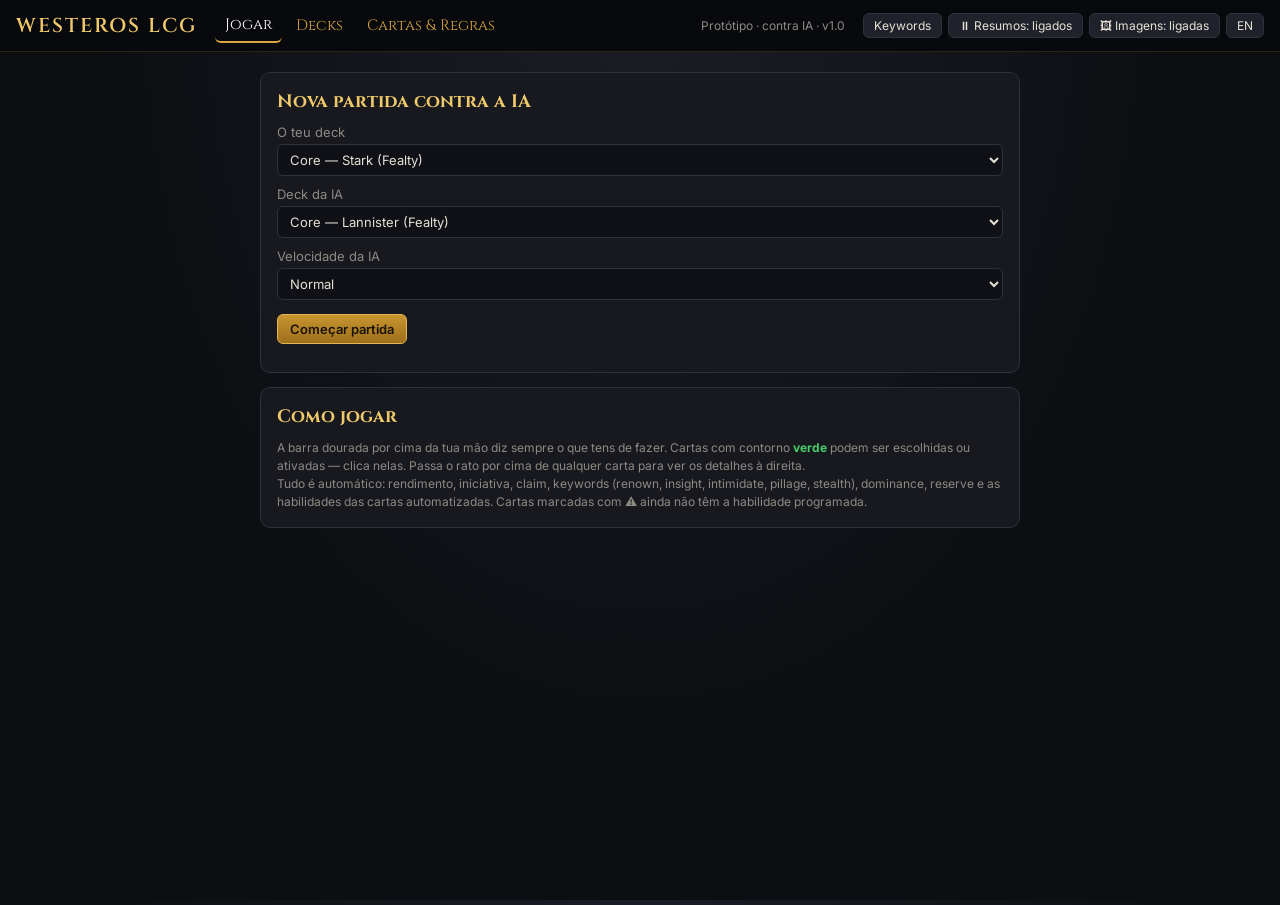
==== index.html @ 848dd4de "v1.0: interface para telemóvel (painéis compactos, filas com scroll, folha de detalhes por toque, lo" ====
<!DOCTYPE html>
<html lang="pt">
<head>
<meta charset="utf-8">
<meta name="viewport" content="width=device-width, initial-scale=1, maximum-scale=1">
<meta name="theme-color" content="#08090c">
<meta name="mobile-web-app-capable" content="yes">
<meta name="apple-mobile-web-app-capable" content="yes">
<title>Westeros LCG — Simulador AGoT 2.0</title>
<link rel="preconnect" href="https://fonts.googleapis.com">
<link href="https://fonts.googleapis.com/css2?family=Cinzel:wght@500;600;700&family=Inter:wght@400;600;700;800&display=swap" rel="stylesheet">
<style>:root{--bg:#0d0e12;--panel:#17191f;--panel2:#1f222a;--line:#2e323c;--gold:#d9a642;--gold2:#f0c96a;--txt:#e6e1d6;--dim:#8d8a83;--red:#c0392b;--green:#3f9d5a;--blue:#3c6fb0;
--f-stark:#c9ccd1;--f-lannister:#a8231d;--f-baratheon:#d8b21f;--f-greyjoy:#1f4f6b;--f-martell:#d97a1e;--f-thenightswatch:#3a3a3a;--f-targaryen:#6e1414;--f-tyrell:#2f6b2a;--f-neutral:#8a7a5c}
*{box-sizing:border-box}
html,body{margin:0;height:100%;background:radial-gradient(ellipse at top,#1b1d26 0%,var(--bg) 60%);color:var(--txt);font-family:'Inter',system-ui,sans-serif;font-size:13px}
button{font:inherit;cursor:pointer;border:1px solid var(--line);background:var(--panel2);color:var(--txt);padding:6px 12px;border-radius:6px}
button:hover:not(:disabled){border-color:var(--gold);color:var(--gold2)}
button:disabled{opacity:.4;cursor:default}
button.pri{background:linear-gradient(#c8952f,#9c6f1c);color:#1a1205;border-color:#e0b552;font-weight:600}
button.pri:hover:not(:disabled){color:#000;filter:brightness(1.1)}
button.warn{border-color:#7a2a24}
input,select,textarea{font:inherit;background:#0f1116;color:var(--txt);border:1px solid var(--line);border-radius:6px;padding:6px 8px}
header{display:flex;align-items:center;gap:18px;padding:8px 16px;background:#08090c;border-bottom:1px solid #2a2418}
header h1{font-family:'Cinzel',serif;font-size:20px;margin:0;letter-spacing:2px;color:var(--gold2);font-weight:600}
header nav{display:flex;gap:4px}
header nav button{background:none;border:none;color:var(--gold);font-family:'Cinzel',serif;font-size:15px;padding:6px 10px}
header nav button.on{color:#fff;border-bottom:2px solid var(--gold)}
.screen{display:none;height:calc(100vh - 47px);height:calc(100dvh - 47px)}
.screen.on{display:flex}
/* ---------- cartas ---------- */
.card{position:relative;width:90px;height:132px;border-radius:7px;background:#e9dfc6;color:#1d1a14;border:2px solid #222;box-shadow:0 2px 6px #0009;overflow:hidden;user-select:none;flex:none;transition:transform .15s}
.card .hd{height:27px;background:var(--fc);color:#fff;font-size:9px;line-height:1.1;font-weight:700;padding:2px 3px 0 22px;overflow:hidden;display:-webkit-box;-webkit-line-clamp:2;-webkit-box-orient:vertical;text-shadow:0 1px 1px #000}
.card.fac-stark .hd{color:#111;text-shadow:none}
.card .cost{position:absolute;left:2px;top:2px;width:18px;height:18px;border-radius:50%;background:radial-gradient(#ffd877,#b8861e);color:#2a1c00;font-weight:800;font-size:11px;display:flex;align-items:center;justify-content:center;border:1px solid #5a3d00}
.card .body{padding:3px 4px;font-size:9px;line-height:1.15}
.card .ty{font-size:8px;text-transform:uppercase;letter-spacing:.5px;color:#6b5f48}
.card .tr{font-style:italic;font-size:8.5px;color:#4a4232;margin-top:1px}
.card .icons{position:absolute;left:3px;top:52px;display:flex;flex-direction:column;gap:2px}
.ic{display:inline-flex;width:15px;height:15px;border-radius:3px;align-items:center;justify-content:center;font-size:9px;font-weight:800;color:#fff}
.ic.M{background:#b3261e}.ic.I{background:#2b8a3e}.ic.P{background:#c99a17}
.card .str{position:absolute;left:2px;bottom:2px;width:22px;height:22px;border-radius:4px;background:#3b3b3b;color:#fff;font-weight:800;font-size:13px;display:flex;align-items:center;justify-content:center;border:1px solid #000}
.card .str.up{background:#2f7d43}.card .str.down{background:#8a2a20}
.card .kw{position:absolute;left:26px;right:3px;bottom:3px;font-size:8px;font-weight:700;color:#3a2f1d;line-height:1.1}
.card .mid{position:absolute;left:4px;right:3px;top:50px;font-size:8.5px;color:#3b3427;line-height:1.15}
.card .warn{position:absolute;right:2px;top:29px;font-size:10px}
.card .badges{position:absolute;right:2px;bottom:2px;display:flex;flex-direction:column;gap:2px;align-items:flex-end}
.tok{border-radius:10px;padding:0 5px;font-size:10px;font-weight:800;color:#fff;border:1px solid #000;line-height:15px}
.tok.pow{background:#7b3fb0}.tok.dup{background:#555}.tok.gold{background:#b8861e}
.card.back{background:repeating-linear-gradient(45deg,#3a2414,#3a2414 6px,#2c1a0e 6px,#2c1a0e 12px);border-color:#6d4a22}
.card.plotc{width:126px;height:88px}
.card.plotc .pst{position:absolute;bottom:3px;left:4px;right:4px;display:flex;justify-content:space-between;font-size:9px;font-weight:700}
.slot{position:relative;width:94px;height:138px;display:flex;align-items:flex-start;justify-content:center;flex:none}
.slot.kneel{width:138px}
.slot.kneel>.card{transform:rotate(90deg) translate(22px,0)}
.slot .atts{position:absolute;left:0;right:0;bottom:-6px;display:flex;flex-direction:column;gap:1px;z-index:2}
.slot.kneel .atts{left:18px;right:18px}
.attc{background:#cfc2a0;color:#1d1a14;border:1px solid #333;border-radius:3px;font-size:9px;padding:1px 3px;white-space:nowrap;overflow:hidden;text-overflow:ellipsis;cursor:pointer}
.attc.kn{opacity:.6;font-style:italic}
.cand{outline:3px solid #46d06a;outline-offset:1px;cursor:pointer;box-shadow:0 0 12px #46d06a}
.sel{outline:3px solid #f0c96a!important;box-shadow:0 0 14px #f0c96a!important}
.act{outline:2px dashed #46d06a;outline-offset:1px;cursor:pointer}
.card.atk::after,.card.def::after{position:absolute;top:44px;right:2px;font-size:9px;font-weight:800;padding:1px 4px;border-radius:3px;color:#fff}
.card.atk::after{content:'ATQ';background:#b3261e}.card.def::after{content:'DEF';background:#2f5d9c}
.card.blank{filter:grayscale(.7)}
/* ---------- tabuleiro ---------- */
#game{gap:0}
#gside{width:230px;display:flex;flex-direction:column;gap:8px;padding:8px;border-right:1px solid var(--line);background:#0b0c10cc;overflow:auto}
.pp{background:var(--panel);border:1px solid var(--line);border-radius:8px;padding:8px}
.pp.me{border-color:#5a4a26}
.pp .nm{font-family:'Cinzel',serif;font-size:15px;color:var(--gold2);display:flex;justify-content:space-between;align-items:center}
.stats{display:flex;gap:6px;margin:6px 0;flex-wrap:wrap}
.stat{background:#0f1116;border:1px solid var(--line);border-radius:14px;padding:2px 8px;font-weight:700}
.stat.p{color:#c99cf0}.stat.g{color:#f0c96a}
.piles{display:flex;gap:4px;flex-wrap:wrap}
.piles button{padding:2px 6px;font-size:11px}
.fbadge{font-size:11px;padding:2px 6px;border-radius:4px;color:#fff;background:var(--fc);text-shadow:0 1px 2px #000}
.fbadge.kn{opacity:.5;text-decoration:line-through}
.phasebox{background:#2b1d4a;border:1px solid #5a3f93;border-radius:8px;padding:8px;text-align:center}
.phasebox b{display:block;font-family:'Cinzel',serif;font-size:15px;letter-spacing:1px}
.mini-plot{margin-top:6px}
#gcenter{flex:1;display:flex;flex-direction:column;min-width:0}
#board{flex:1;overflow:auto;padding:6px 10px;display:flex;flex-direction:column;gap:4px}
.row{display:flex;gap:6px;min-height:142px;align-items:flex-start;flex-wrap:wrap;padding:2px;border-radius:8px}
.row.locs{min-height:142px;background:#ffffff05}
.row .lbl{writing-mode:vertical-rl;transform:rotate(180deg);font-size:10px;color:var(--dim);letter-spacing:1px;text-transform:uppercase}
.divider{display:flex;align-items:center;gap:10px;min-height:34px;margin:2px 0}
.divider .ln{flex:1;height:1px;background:linear-gradient(90deg,transparent,#5a4a26,transparent)}
.chb{background:#2a1414;border:1px solid #7a2a24;border-radius:20px;padding:5px 14px;font-weight:700}
.chb .a{color:#ff8b7e}.chb .d{color:#8fb4ff}
#prompt{background:#141720;border-top:1px solid #3b3220;border-bottom:1px solid #3b3220;padding:8px 12px;display:flex;align-items:center;gap:8px;flex-wrap:wrap;min-height:48px}
#prompt .txt{flex:1;min-width:200px;font-weight:600;color:var(--gold2)}
#prompt .txt.wait{color:var(--dim);font-weight:400}
#hand{display:flex;gap:6px;padding:8px 10px;overflow-x:auto;min-height:150px;background:#0a0b0e}
#oppHand{display:flex;gap:3px;padding:2px 0}
#oppHand .card{width:28px;height:40px;border-width:1px}
#gright{width:290px;display:flex;flex-direction:column;border-left:1px solid var(--line);background:#0b0c10cc}
#preview{height:330px;padding:10px;border-bottom:1px solid var(--line);overflow:auto}
.pvbox .pv-name{font-family:'Cinzel',serif;font-size:16px;color:var(--gold2)}
.pvbox .pv-meta{color:var(--dim);margin:4px 0}
.pvbox .pv-row{display:flex;gap:8px;align-items:center;margin:6px 0;flex-wrap:wrap}
.pvbox .pv-txt{background:#0f1116;border:1px solid var(--line);border-radius:6px;padding:8px;line-height:1.45;margin-top:6px}
.pvbox .pv-warn{color:#f0a35a}
#log{flex:1;overflow:auto;padding:8px 10px;font-size:12px;line-height:1.45}
#log div{border-bottom:1px solid #ffffff08;padding:1px 0}
#log .phase{color:var(--gold2);font-family:'Cinzel',serif;margin-top:6px}
#log .ch{color:#ffb4a8}#log .chw{color:#ffd36a;font-weight:600}#log .kill{color:#ff7a6a}#log .pow{color:#c99cf0}#log .gold{color:#e8c46a}#log .dim{color:var(--dim)}#log .win{color:#7dff9a;font-weight:700;font-size:14px}#log .ev{color:#9fd3ff}
.menu{position:fixed;z-index:50;background:#1b1e26;border:1px solid var(--gold);border-radius:8px;padding:4px;display:flex;flex-direction:column;gap:3px;box-shadow:0 6px 20px #000}
.menu button{text-align:left}
.modal{position:fixed;inset:0;background:#000b;display:flex;align-items:center;justify-content:center;z-index:40}
.modal .box{background:var(--panel);border:1px solid #5a4a26;border-radius:10px;max-width:min(980px,94vw);max-height:88vh;overflow:auto;padding:14px 16px}
.modal h3{margin:0 0 10px;font-family:'Cinzel',serif;color:var(--gold2)}
.cgrid{display:flex;flex-wrap:wrap;gap:8px;margin:8px 0}
.overlay-win{font-family:'Cinzel',serif;font-size:26px;color:var(--gold2);text-align:center;margin:6px 0 12px}
/* ---------- ecrãs de menu ---------- */
.wrap{flex:1;overflow:auto;padding:20px}
.panel{background:var(--panel);border:1px solid var(--line);border-radius:10px;padding:16px;margin-bottom:14px}
.panel h2{margin:0 0 10px;font-family:'Cinzel',serif;color:var(--gold2);font-size:18px}
.lobby{max-width:760px;margin:0 auto}
.lobby label{display:block;color:var(--dim);margin:10px 0 4px}
.lobby select{width:100%}
.note{color:var(--dim);font-size:12px;line-height:1.5}
/* ---------- deckbuilder ---------- */
#decks{gap:0}
#dlist{width:220px;border-right:1px solid var(--line);padding:10px;overflow:auto;display:flex;flex-direction:column;gap:4px}
#dlist .di{padding:7px 8px;border-radius:6px;cursor:pointer;border:1px solid transparent}
#dlist .di:hover{background:var(--panel2)}
#dlist .di.on{border-color:var(--gold);background:#2a2316}
#dlist .di small{display:block;color:var(--dim)}
#pool{flex:1;display:flex;flex-direction:column;min-width:0;padding:10px}
.filters{display:flex;gap:6px;flex-wrap:wrap;align-items:center;margin-bottom:8px}
.filters button.on{border-color:var(--gold);color:var(--gold2);background:#2a2316}
.tbl{flex:1;overflow:auto;border:1px solid var(--line);border-radius:8px}
table{width:100%;border-collapse:collapse}
th{position:sticky;top:0;background:#1d2029;text-align:left;font-weight:600;color:var(--dim);padding:6px;font-size:12px;z-index:1}
td{padding:4px 6px;border-top:1px solid #ffffff0a}
tr:hover td{background:#ffffff06}
.qty{display:inline-flex;border:1px solid var(--line);border-radius:6px;overflow:hidden}
.qty button{border:none;border-radius:0;padding:2px 8px;background:#0f1116}
.qty button.on{background:var(--blue);color:#fff}
#dside{width:330px;border-left:1px solid var(--line);padding:10px;overflow:auto}
#dside .grp{margin-top:8px}
#dside .grp h4{margin:6px 0 2px;color:var(--gold);font-size:12px;text-transform:uppercase;letter-spacing:1px}
#dside .ln{display:flex;justify-content:space-between;padding:1px 0;cursor:default}
.valid{padding:6px 8px;border-radius:6px;margin:8px 0;font-weight:600}
.valid.ok{background:#1d3b25;color:#8fe0a5}.valid.bad{background:#3b1d1d;color:#ff9c90}
.fdot{display:inline-block;width:10px;height:10px;border-radius:50%;background:var(--fc);vertical-align:middle;margin-right:4px;border:1px solid #000}
.help{max-width:900px;margin:0 auto;line-height:1.55}
.help code{background:#0f1116;padding:1px 4px;border-radius:4px}
.autolist{columns:2;font-size:12px}
@media (max-width:1100px){#gright{width:230px}#preview{height:260px}}

.fbadge.f-stark{color:#111;text-shadow:none}
/* ---------- imagens ---------- */
.card .cimg{position:absolute;inset:0;width:100%;height:100%;object-fit:cover;border-radius:5px;z-index:1;opacity:0}
.card.hasimg .cimg{opacity:1}
.card.plotc .cimg{object-fit:cover}
.card .ov{position:absolute;left:2px;bottom:2px;z-index:3;display:flex;flex-direction:column;gap:2px;align-items:flex-start;pointer-events:none}
.card:not(.hasimg) .ov{display:none}
.ovstr{min-width:22px;height:22px;border-radius:4px;color:#fff;font-weight:800;font-size:13px;display:flex;align-items:center;justify-content:center;border:1px solid #000;box-shadow:0 0 4px #000}
.ovstr.up{background:#2f7d43}.ovstr.down{background:#8a2a20}
.ovic{display:flex;gap:1px}
.card .badges,.card .warn,.card.atk::after,.card.def::after{z-index:3}
.card.blank.hasimg .cimg{filter:grayscale(.8)}
.pvimg{display:none;width:100%;max-width:230px;margin:0 auto 8px;border-radius:10px;box-shadow:0 4px 14px #000}
.pvimg.plot{max-width:270px}
.pvimg.ok{display:block}
#preview{height:auto;max-height:58vh}
.pgrid{display:flex;flex-wrap:wrap;gap:10px;padding:10px}
.pcell{display:flex;flex-direction:column;align-items:center;gap:4px}
.card.big{width:120px;height:170px}
.card.big .hd{font-size:10.5px}
.toast{position:fixed;right:16px;bottom:16px;z-index:60;max-width:420px;background:#2a2316;border:1px solid var(--gold);border-radius:8px;padding:10px 14px;box-shadow:0 6px 20px #000;cursor:pointer;line-height:1.4}
#langBtn,#imgBtn{padding:4px 10px;font-size:12px}

/* ---------- v0.5 ---------- */
.ic{font-size:10px;font-weight:400;line-height:1}
.ic.P{background:#2c5aa0}
.modal.sel-modal{right:290px}
@media (max-width:1100px){.modal.sel-modal{right:230px}}
#gright.nolog #log{display:none}
#gright.nolog #preview{max-height:none;flex:1}
#logToggle{margin:4px 8px;padding:3px 8px;font-size:11px;align-self:flex-start}
#gcenter{position:relative}
.infobox{position:absolute;left:50%;top:40px;transform:translateX(-50%);width:min(560px,92%);max-height:60%;overflow:auto;z-index:30;background:#15171ef2;border:2px solid var(--gold);border-radius:12px;padding:14px 18px;box-shadow:0 10px 40px #000c}
.infobox.good{border-color:#46d06a}.infobox.bad{border-color:#e0574a}
.infobox h3{margin:0 0 8px;font-family:'Cinzel',serif;color:var(--gold2);font-size:17px}
.infobox.good h3{color:#7dff9a}.infobox.bad h3{color:#ff8b7e}
.infobox .ilines{font-size:13px;line-height:1.5;margin-bottom:10px}
.infobox .ilines .kill{color:#ff7a6a}.infobox .ilines .pow{color:#c99cf0}.infobox .ilines .gold{color:#e8c46a}.infobox .ilines .ch{color:#ffb4a8}.infobox .ilines .chw{color:#ffd36a;font-weight:600}.infobox .ilines .ev{color:#9fd3ff}
.stat.up{color:#7dff9a;border-color:#2f7d43}.stat.down{color:#ff8b7e}
#toasts{position:fixed;right:16px;bottom:16px;z-index:60;display:flex;flex-direction:column;gap:6px;align-items:flex-end}
#toasts .toast{position:static}
.toast.good{border-color:#46d06a}.toast.bad{border-color:#e0574a}
.kwlist{max-width:640px;columns:1}
.kwlist b{color:var(--gold2)}.kwlist p{margin:2px 0 10px;line-height:1.45}
#pauseBtn,#kwBtn{padding:4px 10px;font-size:12px}

/* ---------- telemóvel ---------- */
#menuBtn,#logFab,.ppmore,.mobonly{display:none}
#hdrBtns{display:flex;gap:6px}
#sheet{display:none}
@media (max-width:820px){
  body{font-size:12px}
  header{gap:8px;padding:6px 8px;position:relative}
  header h1{font-size:14px;letter-spacing:1px}
  header nav button{font-size:12px;padding:4px 6px}
  #tagline{display:none}
  #menuBtn{display:block;margin-left:auto;padding:4px 10px;font-size:16px}
  #hdrBtns{display:none;position:absolute;right:6px;top:42px;z-index:70;flex-direction:column;background:#15171e;border:1px solid var(--gold);border-radius:10px;padding:8px;box-shadow:0 8px 24px #000}
  body.menuopen #hdrBtns{display:flex}
  #hdrBtns button{padding:10px 14px;font-size:14px;text-align:left}
  .screen{height:calc(100vh - 41px);height:calc(100dvh - 41px)}
  /* jogo */
  #game{flex-direction:column}
  #gside{width:auto;flex-direction:row;flex-wrap:wrap;gap:4px;padding:4px;border-right:none;border-bottom:1px solid var(--line);overflow:visible;flex:none}
  #gside .pp{flex:1 1 40%;padding:5px 6px;min-width:0}
  #gside .pp .nm{font-size:12px}
  #gside .pp .stats{margin:3px 0 0;gap:3px}
  #gside .stat{padding:1px 5px;font-size:11px}
  #gside .pp .piles,#gside .pp .mini-plot,#gside .pp .stat[data-code]{display:none}
  #gside .pp.open .piles,#gside .pp.open .mini-plot{display:flex;margin-top:4px}
  #gside .ppmore{display:block;font-size:10px;color:var(--dim);margin-top:2px;cursor:pointer}
  #gside .phasebox{order:-1;flex:1 1 100%;padding:2px 6px;display:flex;justify-content:center;gap:10px;align-items:center}
  #gside .phasebox b{font-size:12px}
  #btnQuit{display:none}
  .mobonly{display:inline-flex;gap:6px;margin-left:auto}
  .pbtns button{padding:3px 10px;font-size:12px}
  #gcenter{flex:1;min-height:0}
  #board{padding:4px;gap:2px}
  #board .row{flex-wrap:nowrap;overflow-x:auto;min-height:96px;gap:4px;-webkit-overflow-scrolling:touch}
  #board .row.locs{min-height:70px}
  #board .row .lbl{display:none}
  #board .slot,#hand .card,.cgrid .card{zoom:.68}
  .divider{min-height:26px;margin:0}
  .chb{font-size:11px;padding:3px 10px}
  #prompt{padding:6px 8px;gap:6px;min-height:0}
  #prompt .txt{flex:1 1 100%;min-width:0;font-size:12px}
  #prompt button{padding:8px 12px;font-size:13px}
  #hand{min-height:0;padding:6px;gap:4px;-webkit-overflow-scrolling:touch}
  #gright{display:none}
  #game.showlog #gright{display:flex;position:fixed;right:0;top:41px;bottom:0;width:86vw;z-index:45;box-shadow:-10px 0 30px #000;background:#0b0c10}
  #game.showlog #preview{display:none}
  #logToggle{display:none}
  #game.showlog::after{content:'';position:fixed;inset:41px 86vw 0 0;z-index:44;background:#0008}
  .infobox{top:6px;width:96%;max-height:70%;padding:10px 12px}
  .modal .box{max-width:96vw;padding:10px}
  .modal.sel-modal{right:0}
  .cgrid{gap:4px}
  .menu button{padding:10px 12px;font-size:14px}
  #toasts{left:8px;right:8px;top:48px;bottom:auto;align-items:stretch}
  .toast{max-width:none}
  /* folha de detalhes da carta */
  #sheet{display:block;position:fixed;inset:0;z-index:80;background:#000a;opacity:0;pointer-events:none;transition:opacity .15s}
  #sheet.open{opacity:1;pointer-events:auto}
  #sheet .sheetbox{position:absolute;left:0;right:0;bottom:0;max-height:85vh;overflow:auto;background:var(--panel);border-top:2px solid var(--gold);border-radius:14px 14px 0 0;padding:14px 14px 24px}
  #sheet .sheetclose{position:sticky;top:0;float:right;font-size:16px;padding:4px 10px}
  #sheet .pvimg{max-width:62vw}
  /* construtor de decks */
  #decks{flex-direction:column;overflow:auto}
  #dlist{width:auto;flex-direction:row;overflow-x:auto;border-right:none;border-bottom:1px solid var(--line);padding:6px;flex:none}
  #dlist .di{flex:none;max-width:180px;white-space:nowrap;overflow:hidden;text-overflow:ellipsis;border-color:var(--line)}
  #dlist>.note{display:none}
  #dlist>button{flex:none}
  #pool{flex:none;padding:6px;min-height:60vh}
  #pool .tbl{max-height:60vh}
  #pool table th:nth-child(5),#pool table td:nth-child(5),#pool table th:nth-child(2) small,#pool td small.note{display:none}
  #pool table td,#pool table th{padding:4px 3px}
  .qty button{padding:6px 9px}
  #dside{width:auto;border-left:none;border-top:1px solid var(--line)}
  #dside>.pvbox{display:none}
  .pgrid .card.big{zoom:.75}
  /* lobby / ajuda */
  .wrap{padding:10px}
  .panel{padding:12px}
  .autolist{columns:1}
  .help .panel[style*="sticky"]{display:none}
}
@media (max-width:820px) and (orientation:landscape){
  #gside .pp .stats .stat:nth-child(n+4){display:none}
  #board .slot,#hand .card{zoom:.55}
  #board .row{min-height:78px}
}
</style>
</head>
<body>
<header><h1>WESTEROS LCG</h1><nav><button data-t="play"></button><button data-t="decks"></button><button data-t="help"></button></nav><span class="note" id="tagline" style="margin-left:auto"></span><div id="hdrBtns"><button id="kwBtn"></button><button id="pauseBtn"></button><button id="imgBtn"></button><button id="langBtn"></button></div><button id="menuBtn" aria-label="Menu">☰</button></header>
<section id="lobby" class="screen"></section>
<section id="game" class="screen">
  <aside id="gside"></aside>
  <main id="gcenter"><div id="board"></div><div id="prompt"></div><div id="hand"></div><div style="display:none" id="oppHand"></div></main>
  <aside id="gright"><div id="preview" class="pvbox"></div><button id="logToggle"></button><div id="log"></div></aside>
</section>
<section id="decks" class="screen"><aside id="dlist"></aside><main id="pool"></main><aside id="dside"><div class="pvbox panel" style="min-height:120px;padding:10px"></div><div id="dsideIn"></div></aside></section>
<section id="help" class="screen"></section>
<div id="sheet"></div>
<script>const PACKS=[{"c":"Core","n":"Core Set","cg":1,"p":"01"},{"c":"TtB","n":"Taking the Black","cg":2,"p":"02"},{"c":"TRtW","n":"The Road to Winterfell","cg":3,"p":"02"},{"c":"TKP","n":"The King's Peace","cg":4,"p":"02"},{"c":"NMG","n":"No Middle Ground","cg":5,"p":"02"},{"c":"WotN","n":"Wolves of the North","cg":8,"p":"03"},{"c":"CoW","n":"Calm over Westeros","cg":6,"p":"02"},{"c":"TS","n":"True Steel","cg":7,"p":"02"},{"c":"AtSK","n":"Across the Seven Kingdoms","cg":9,"p":"04"},{"c":"CtA","n":"Called to Arms","cg":10,"p":"04"},{"c":"FFH","n":"For Family Honor","cg":11,"p":"04"},{"c":"LoCR","n":"Lions of Casterly Rock","cg":15,"p":"05"},{"c":"TIMC","n":"There Is My Claim","cg":12,"p":"04"},{"c":"GoH","n":"Ghosts of Harrenhal","cg":13,"p":"04"},{"c":"TC","n":"Tyrion's Chain","cg":14,"p":"04"},{"c":"AMAF","n":"All Men Are Fools","cg":16,"p":"06"},{"c":"WotW","n":"Watchers on the Wall","cg":22,"p":"07"},{"c":"GtR","n":"Guarding the Realm","cg":17,"p":"06"},{"c":"TFoA","n":"The Fall of Astapor","cg":18,"p":"06"},{"c":"TRW","n":"The Red Wedding","cg":19,"p":"06"},{"c":"OR","n":"Oberyn's Revenge","cg":20,"p":"06"},{"c":"TBWB","n":"The Brotherhood Without Banners","cg":21,"p":"06"},{"c":"HoT","n":"House of Thorns","cg":29,"p":"09"},{"c":"TAK","n":"The Archmaester's Key","cg":23,"p":"08"},{"c":"JtO","n":"Journey to Oldtown","cg":24,"p":"08"},{"c":"Km","n":"Kingsmoot","cg":25,"p":"08"},{"c":"FotOG","n":"Favor of the Old Gods","cg":26,"p":"08"},{"c":"SoD","n":"Sands of Dorne","cg":30,"p":"10"},{"c":"TFM","n":"The Faith Militant","cg":27,"p":"08"},{"c":"SAT","n":"Someone Always Tells","cg":28,"p":"08"},{"c":"TSC","n":"The Shadow City","cg":31,"p":"11"},{"c":"TMoW","n":"The March on Winterfell","cg":32,"p":"11"},{"c":"SoKL","n":"Streets of King's Landing","cg":33,"p":"11"},{"c":"MoD","n":"Music of Dragons","cg":34,"p":"11"},{"c":"IDP","n":"In Daznak's Pit","cg":35,"p":"11"},{"c":"DitD","n":"Daggers in the Dark","cg":36,"p":"11"},{"c":"KotI","n":"Kings of the Isles","cg":45,"p":"12"},{"c":"AtG","n":"At the Gates","cg":46,"p":"13"},{"c":"CoS","n":"City of Secrets","cg":47,"p":"13"},{"c":"FotS","n":"Fury of the Storm","cg":52,"p":"14"},{"c":"PoS","n":"Pit of Snakes","cg":48,"p":"13"},{"c":"BtRK","n":"Beneath the Red Keep","cg":49,"p":"13"},{"c":"TB","n":"The Blackwater","cg":50,"p":"13"},{"c":"LMHR","n":"Long May He Reign","cg":51,"p":"13"},{"c":"DotE","n":"Dragons of the East","cg":53,"p":"15"},{"c":"TTWDFL","n":"The Things We Do For Love","cg":54,"p":"16"},{"c":"R","n":"Redesigns","cg":null,"p":"17"},{"c":"FH","n":"Forgotten Heroes","cg":null,"p":"18"},{"c":"JS","n":"Jade Sea","cg":null,"p":"19"},{"c":"HMW","n":"Hear My Words","cg":null,"p":"20"},{"c":"FtR","n":"For the Realm","cg":null,"p":"21"},{"c":"BtB","n":"Bran the Builder","cg":null,"p":"22"},{"c":"AHaH","n":"As High as Honor","cg":null,"p":"23"},{"c":"TSoW","n":"The Spoils of War","cg":null,"p":"24"},{"c":"ATT","n":"A True Telling","cg":null,"p":"25"},{"c":"ChoS","n":"Children of Summer","cg":null,"p":"25"},{"c":"FUtG","n":"Fire Upon the Grass","cg":null,"p":"25"},{"c":"TTS","n":"Ten Thousand Ships","cg":null,"p":"25"},{"c":"TIC","n":"The Iron Chronicle","cg":null,"p":"25"},{"c":"WK","n":"Winter's Kings","cg":null,"p":"25"},{"c":"WAID","n":"When All Is Darkest","cg":null,"p":"26"},{"c":"WoW","n":"Whispers of War","cg":null,"p":"26"},{"c":"MaV","n":"Mountain and Vale","cg":null,"p":"26"},{"c":"LotW","n":"Lord of the Waters","cg":null,"p":"26"},{"c":"JfE","n":"Justice for Elia","cg":null,"p":"26"},{"c":"NCbT","n":"No Crown but Truth","cg":null,"p":"26"},{"c":"R2","n":"Redesigns II","cg":null,"p":"17"},{"c":"THBIB","n":"Till His Blood Is Boiling","cg":null,"p":"27"},{"c":"WGYK","n":"Whatever Gods You Keep","cg":null,"p":"27"}];
const CARDS=[{"c":"01001","n":"A Clash of Kings","t":"plot","f":"neutral","tr":["Noble"],"lim":2,"pk":"Core","p":[4,9,1,6]},{"c":"01002","n":"A Feast for Crows","t":"plot","f":"neutral","tr":["Edict"],"lim":1,"pk":"Core","p":[6,1,1,4]},{"c":"01003","n":"A Game of Thrones","t":"plot","f":"neutral","tr":["Scheme"],"lim":1,"pk":"Core","p":[4,2,1,6]},{"c":"01004","n":"A Noble Cause","t":"plot","f":"neutral","tr":["Kingdom","Noble"],"lim":2,"pk":"Core","p":[5,0,1,6]},{"c":"01005","n":"A Storm of Swords","t":"plot","f":"neutral","tr":["War"],"lim":2,"pk":"Core","p":[3,8,1,5]},{"c":"01006","n":"Building Orders","t":"plot","f":"neutral","tr":["Kingdom"],"lim":2,"pk":"Core","p":[4,1,1,7]},{"c":"01007","n":"Calling the Banners","t":"plot","f":"neutral","tr":["Kingdom"],"lim":2,"pk":"Core","p":[3,6,1,6]},{"c":"01008","n":"Calm Over Westeros","t":"plot","f":"neutral","tr":["Summer"],"lim":1,"pk":"Core","p":[5,3,1,6]},{"c":"01009","n":"Confiscation","t":"plot","f":"neutral","tr":["Edict"],"lim":2,"pk":"Core","p":[4,5,1,6]},{"c":"01010","n":"Counting Coppers","t":"plot","f":"neutral","tr":["Kingdom"],"lim":2,"pk":"Core","p":[2,3,1,10]},{"c":"01011","n":"Filthy Accusations","t":"plot","f":"neutral","tr":["Scheme"],"lim":2,"pk":"Core","p":[4,4,1,6]},{"c":"01012","n":"Fortified Position","t":"plot","f":"neutral","tr":["Siege","War"],"lim":1,"pk":"Core","p":[5,1,1,5]},{"c":"01013","n":"Heads on Spikes","t":"plot","f":"neutral","tr":["Edict","War"],"lim":2,"pk":"Core","p":[4,6,1,6]},{"c":"01014","n":"Jousting Contest","t":"plot","f":"neutral","tr":["War"],"lim":2,"pk":"Core","p":[4,3,1,6]},{"c":"01015","n":"Marched to the Wall","t":"plot","f":"neutral","tr":["Edict"],"lim":2,"pk":"Core","p":[4,8,1,5]},{"c":"01016","n":"Marching Orders","t":"plot","f":"neutral","tr":["Edict","War"],"lim":2,"pk":"Core","p":[9,3,1,4]},{"c":"01017","n":"Naval Superiority","t":"plot","f":"neutral","tr":["Siege","War"],"lim":1,"pk":"Core","p":[2,7,1,6]},{"c":"01018","n":"Power Behind the Throne","t":"plot","f":"neutral","tr":["Noble","Scheme"],"lim":2,"pk":"Core","p":[3,1,1,6]},{"c":"01019","n":"Rebuilding","t":"plot","f":"neutral","tr":["Kingdom"],"lim":2,"pk":"Core","p":[5,5,1,6]},{"c":"01020","n":"Reinforcements","t":"plot","f":"neutral","tr":["Kingdom","War"],"lim":2,"pk":"Core","p":[1,0,1,6]},{"c":"01021","n":"Sneak Attack","t":"plot","f":"neutral","tr":["Scheme"],"lim":2,"pk":"Core","p":[5,11,2,5]},{"c":"01022","n":"Summons","t":"plot","f":"neutral","tr":["Kingdom"],"lim":2,"pk":"Core","p":[4,0,1,7]},{"c":"01023","n":"Supporting the Faith","t":"plot","f":"neutral","tr":["Edict","The Seven"],"lim":2,"pk":"Core","p":[6,2,1,4]},{"c":"01024","n":"Taxation","t":"plot","f":"neutral","tr":["Edict","Kingdom"],"lim":2,"pk":"Core","p":[5,6,1,6]},{"c":"01025","n":"The Winds of Winter","t":"plot","f":"neutral","tr":["Winter"],"lim":2,"pk":"Core","p":[3,4,2,5],"v":1},{"c":"01026","n":"Wildfire Assault","t":"plot","f":"neutral","tr":["Scheme","War"],"lim":2,"pk":"Core","p":[4,7,1,6]},{"c":"01027","n":"Fealty","t":"agenda","f":"neutral","tr":[],"lim":1,"pk":"Core"},{"c":"01028","n":"Littlefinger","t":"character","f":"neutral","tr":["Ally","Lord","Small Council"],"lim":3,"pk":"Core","cost":5,"s":4,"i":"IP","u":1,"m":{"income":1}},{"c":"01029","n":"Varys","t":"character","f":"neutral","tr":["Lord","Small Council","Spy"],"lim":3,"pk":"Core","cost":6,"s":3,"i":"I","u":1,"k":{"stealth":1}},{"c":"01030","n":"Rattleshirt's Raiders","t":"character","f":"neutral","tr":["Raider","Wildling"],"lim":3,"pk":"Core","cost":4,"s":3,"i":"M","k":{"noAttach":1}},{"c":"01031","n":"Wildling Horde","t":"character","f":"neutral","tr":["Army","Wildling"],"lim":3,"pk":"Core","cost":5,"s":5,"i":"MP","k":{"pillage":1,"noAttach":1}},{"c":"01032","n":"Seal of the Hand","t":"attachment","f":"neutral","tr":["Item"],"lim":3,"pk":"Core","cost":3,"u":1},{"c":"01033","n":"Bodyguard","t":"attachment","f":"neutral","tr":["Condition"],"lim":3,"pk":"Core","cost":1},{"c":"01034","n":"Little Bird","t":"attachment","f":"neutral","tr":["Condition"],"lim":3,"pk":"Core","cost":1},{"c":"01035","n":"Milk of the Poppy","t":"attachment","f":"neutral","tr":["Condition"],"lim":3,"pk":"Core","cost":1,"k":{"terminal":1}},{"c":"01036","n":"Noble Lineage","t":"attachment","f":"neutral","tr":["Condition"],"lim":3,"pk":"Core","cost":0},{"c":"01037","n":"Syrio's Training","t":"attachment","f":"neutral","tr":["Condition","Skill"],"lim":3,"pk":"Core","cost":1},{"c":"01038","n":"The Iron Throne","t":"location","f":"neutral","tr":["King's Landing"],"lim":3,"pk":"Core","cost":2,"u":1,"m":{"reserve":1}},{"c":"01039","n":"The Kingsroad","t":"location","f":"neutral","tr":["Westeros"],"lim":3,"pk":"Core","cost":1,"k":{"limited":1},"m":{"initiative":1}},{"c":"01040","n":"The Roseroad","t":"location","f":"neutral","tr":["Westeros"],"lim":3,"pk":"Core","cost":0,"k":{"limited":1},"m":{"income":1},"v":1},{"c":"01041","n":"Put to the Sword","t":"event","f":"neutral","tr":[],"lim":3,"pk":"Core","cost":2},{"c":"01042","n":"Put to the Torch","t":"event","f":"neutral","tr":[],"lim":3,"pk":"Core","cost":1},{"c":"01043","n":"Superior Claim","t":"event","f":"neutral","tr":[],"lim":3,"pk":"Core","cost":0},{"c":"01044","n":"Tears of Lys","t":"event","f":"neutral","tr":["Poison"],"lim":3,"pk":"Core","cost":1},{"c":"01045","n":"The Hand's Judgment","t":"event","f":"neutral","tr":[],"lim":3,"pk":"Core","cost":"X"},{"c":"01046","n":"Maester Cressen","t":"character","f":"baratheon","tr":["Maester"],"lim":3,"pk":"Core","cost":3,"s":3,"i":"P","u":1},{"c":"01047","n":"Melisandre","t":"character","f":"baratheon","tr":["Lady","R'hllor"],"lim":3,"pk":"Core","cost":5,"s":4,"i":"IP","u":1},{"c":"01048","n":"Robert Baratheon","t":"character","f":"baratheon","tr":["King","Lord"],"lim":3,"pk":"Core","cost":7,"s":5,"i":"MP","u":1,"l":1,"k":{"renown":1,"intimidate":1}},{"c":"01049","n":"Selyse Baratheon","t":"character","f":"baratheon","tr":["House Florent","Lady","R'hllor"],"lim":3,"pk":"Core","cost":3,"s":2,"i":"IP","u":1},{"c":"01050","n":"Ser Davos Seaworth","t":"character","f":"baratheon","tr":["Knight","Smuggler"],"lim":3,"pk":"Core","cost":4,"s":3,"i":"MP","u":1,"k":{"stealth":1}},{"c":"01051","n":"Shireen Baratheon","t":"character","f":"baratheon","tr":["Lady"],"lim":3,"pk":"Core","cost":2,"s":1,"i":"P","u":1},{"c":"01052","n":"Stannis Baratheon","t":"character","f":"baratheon","tr":["Lord","Small Council"],"lim":3,"pk":"Core","cost":6,"s":5,"i":"MP","u":1,"l":1},{"c":"01053","n":"Bastard in Hiding","t":"character","f":"baratheon","tr":["Bastard"],"lim":3,"pk":"Core","cost":2,"s":2,"i":"MP","v":1},{"c":"01054","n":"Fiery Followers","t":"character","f":"baratheon","tr":["R'hllor"],"lim":3,"pk":"Core","cost":3,"s":2,"i":"MI"},{"c":"01055","n":"King's Hunting Party","t":"character","f":"baratheon","tr":["Army"],"lim":3,"pk":"Core","cost":4,"s":6,"i":"M","k":{"noAttach":1}},{"c":"01056","n":"Dragonstone Faithful","t":"character","f":"baratheon","tr":["Ally"],"lim":3,"pk":"Core","cost":1,"s":1,"i":"P"},{"c":"01057","n":"Vanguard Lancer","t":"character","f":"baratheon","tr":["House Florent","Knight"],"lim":3,"pk":"Core","cost":2,"s":1,"i":"MP"},{"c":"01058","n":"Lightbringer","t":"attachment","f":"baratheon","tr":["R'hllor","Weapon"],"lim":3,"pk":"Core","cost":2,"u":1,"l":1},{"c":"01059","n":"Dragonstone Port","t":"location","f":"baratheon","tr":["Dragonstone"],"lim":3,"pk":"Core","cost":0,"k":{"limited":1}},{"c":"01060","n":"Chamber of the Painted Table","t":"location","f":"baratheon","tr":["Dragonstone"],"lim":3,"pk":"Core","cost":2,"u":1},{"c":"01061","n":"The Red Keep","t":"location","f":"baratheon","tr":["King's Landing"],"lim":3,"pk":"Core","cost":3,"u":1,"l":1},{"c":"01062","n":"Consolidation of Power","t":"event","f":"baratheon","tr":[],"lim":3,"pk":"Core","cost":1,"l":1},{"c":"01063","n":"Ours is the Fury","t":"event","f":"baratheon","tr":[],"lim":3,"pk":"Core","cost":2,"l":1},{"c":"01064","n":"Seen In Flames","t":"event","f":"baratheon","tr":["R'hllor"],"lim":3,"pk":"Core","cost":1},{"c":"01065","n":"Aeron Damphair","t":"character","f":"greyjoy","tr":["Drowned God","Ironborn","Lord"],"lim":3,"pk":"Core","cost":3,"s":3,"i":"P","u":1},{"c":"01066","n":"Alannys Greyjoy","t":"character","f":"greyjoy","tr":["House Harlaw","Lady"],"lim":3,"pk":"Core","cost":3,"s":2,"i":"IP","u":1},{"c":"01067","n":"Asha Greyjoy","t":"character","f":"greyjoy","tr":["Ironborn","Lady"],"lim":3,"pk":"Core","cost":5,"s":4,"i":"MP","u":1,"k":{"stealth":1}},{"c":"01068","n":"Balon Greyjoy","t":"character","f":"greyjoy","tr":["Ironborn","Lord"],"lim":3,"pk":"Core","cost":6,"s":5,"i":"MP","u":1,"l":1,"k":{"renown":1}},{"c":"01069","n":"Euron Crow's Eye","t":"character","f":"greyjoy","tr":["Ironborn","Lord","Raider"],"lim":3,"pk":"Core","cost":7,"s":6,"i":"MIP","u":1,"l":1,"k":{"renown":1,"pillage":1}},{"c":"01070","n":"Maester Wendamyr","t":"character","f":"greyjoy","tr":["Maester"],"lim":3,"pk":"Core","cost":2,"s":2,"i":"P","u":1,"k":{"stealth":1},"v":1},{"c":"01071","n":"Theon Greyjoy","t":"character","f":"greyjoy","tr":["Ally","Ironborn","Lord"],"lim":3,"pk":"Core","cost":4,"s":3,"i":"MP","u":1,"k":{"stealth":1}},{"c":"01072","n":"Black Wind's Crew","t":"character","f":"greyjoy","tr":["Ironborn","Raider"],"lim":3,"pk":"Core","cost":3,"s":3,"i":"MP","k":{"pillage":1},"v":1},{"c":"01073","n":"Drowned Men","t":"character","f":"greyjoy","tr":["Army","Drowned God"],"lim":3,"pk":"Core","cost":4,"s":3,"i":"MP","k":{"noAttach":1}},{"c":"01074","n":"Iron Islands Fishmonger","t":"character","f":"greyjoy","tr":["Ally","Merchant"],"lim":3,"pk":"Core","cost":1,"s":1,"i":"P"},{"c":"01075","n":"Lordsport Shipwright","t":"character","f":"greyjoy","tr":["Ally","Ironborn"],"lim":3,"pk":"Core","cost":2,"s":1,"i":"I"},{"c":"01076","n":"Salty Navigator","t":"character","f":"greyjoy","tr":["Ironborn"],"lim":3,"pk":"Core","cost":2,"s":2,"i":"M","m":{"initiative":1},"v":1},{"c":"01077","n":"Throwing Axe","t":"attachment","f":"greyjoy","tr":["Weapon"],"lim":3,"pk":"Core","cost":1},{"c":"01078","n":"Great Kraken","t":"location","f":"greyjoy","tr":["Warship"],"lim":3,"pk":"Core","cost":3,"u":1,"l":1},{"c":"01079","n":"Iron Fleet Scout","t":"location","f":"greyjoy","tr":["Warship"],"lim":3,"pk":"Core","cost":0},{"c":"01080","n":"Sea Tower","t":"location","f":"greyjoy","tr":["Iron Islands"],"lim":3,"pk":"Core","cost":0,"k":{"limited":1}},{"c":"01081","n":"Risen from the Sea","t":"event","f":"greyjoy","tr":[],"lim":3,"pk":"Core","cost":0,"k":{"terminal":1}},{"c":"01082","n":"The Kraken's Grasp","t":"event","f":"greyjoy","tr":[],"lim":3,"pk":"Core","cost":0,"l":1},{"c":"01083","n":"We Do Not Sow","t":"event","f":"greyjoy","tr":[],"lim":3,"pk":"Core","cost":1,"l":1},{"c":"01084","n":"Cersei Lannister","t":"character","f":"lannister","tr":["Lady","Queen"],"lim":3,"pk":"Core","cost":4,"s":4,"i":"IP","u":1,"l":1},{"c":"01085","n":"Grand Maester Pycelle","t":"character","f":"lannister","tr":["Maester","Small Council"],"lim":3,"pk":"Core","cost":3,"s":2,"i":"IP","u":1,"l":1,"k":{"insight":1},"v":1},{"c":"01086","n":"Joffrey Baratheon","t":"character","f":"lannister","tr":["Lord"],"lim":3,"pk":"Core","cost":3,"s":3,"i":"P","u":1},{"c":"01087","n":"Ser Jaime Lannister","t":"character","f":"lannister","tr":["Knight","Lord"],"lim":3,"pk":"Core","cost":6,"s":5,"i":"MI","u":1},{"c":"01088","n":"The Tickler","t":"character","f":"lannister","tr":["Ally"],"lim":3,"pk":"Core","cost":2,"s":2,"i":"MI","u":1},{"c":"01089","n":"Tyrion Lannister","t":"character","f":"lannister","tr":["Lord"],"lim":3,"pk":"Core","cost":5,"s":4,"i":"IP","u":1,"k":{"stealth":1}},{"c":"01090","n":"Tywin Lannister","t":"character","f":"lannister","tr":["Lord"],"lim":3,"pk":"Core","cost":7,"s":6,"i":"MIP","u":1,"l":1,"k":{"renown":1},"m":{"income":2}},{"c":"01091","n":"Burned Men","t":"character","f":"lannister","tr":["Clansman"],"lim":3,"pk":"Core","cost":2,"s":2,"i":"M","k":{"ambush":2},"v":1},{"c":"01092","n":"Gold Cloaks","t":"character","f":"lannister","tr":["Ally","Army"],"lim":3,"pk":"Core","cost":4,"s":3,"i":"MP","k":{"ambush":2}},{"c":"01093","n":"Lannisport Moneylender","t":"character","f":"lannister","tr":["Merchant"],"lim":3,"pk":"Core","cost":2,"s":2,"i":"I","k":{"limited":1},"m":{"income":1},"v":1},{"c":"01094","n":"Lannisport Merchant","t":"character","f":"lannister","tr":["Ally","Steward"],"lim":3,"pk":"Core","cost":1,"s":1,"i":"P"},{"c":"01095","n":"The Queen's Assassin","t":"character","f":"lannister","tr":["Spy"],"lim":3,"pk":"Core","cost":2,"s":2,"i":"I","l":1,"k":{"ambush":4}},{"c":"01096","n":"Widow's Wail","t":"attachment","f":"lannister","tr":["Valyrian Steel","Weapon"],"lim":3,"pk":"Core","cost":1,"u":1,"k":{"ambush":1}},{"c":"01097","n":"Casterly Rock","t":"location","f":"lannister","tr":["Stronghold","The Westerlands"],"lim":3,"pk":"Core","cost":2,"u":1,"l":1},{"c":"01098","n":"Lannisport","t":"location","f":"lannister","tr":["The Westerlands"],"lim":3,"pk":"Core","cost":3,"u":1,"l":1},{"c":"01099","n":"Western Fiefdom","t":"location","f":"lannister","tr":["The Westerlands"],"lim":3,"pk":"Core","cost":0,"k":{"limited":1}},{"c":"01100","n":"Hear Me Roar!","t":"event","f":"lannister","tr":[],"lim":3,"pk":"Core","cost":1,"l":1},{"c":"01101","n":"The Things I Do For Love","t":"event","f":"lannister","tr":[],"lim":3,"pk":"Core","cost":"X"},{"c":"01102","n":"Treachery","t":"event","f":"lannister","tr":[],"lim":3,"pk":"Core","cost":1},{"c":"01103","n":"Areo Hotah","t":"character","f":"martell","tr":["Guard"],"lim":3,"pk":"Core","cost":3,"s":5,"i":"M","u":1,"l":1,"k":{"ambush":5}},{"c":"01104","n":"Arianne Martell","t":"character","f":"martell","tr":["Lady"],"lim":3,"pk":"Core","cost":5,"s":4,"i":"IP","u":1},{"c":"01105","n":"Doran Martell","t":"character","f":"martell","tr":["Lord"],"lim":3,"pk":"Core","cost":6,"s":4,"i":"IP","u":1,"l":1,"k":{"insight":1}},{"c":"01106","n":"Edric Dayne","t":"character","f":"martell","tr":["Brotherhood","House Dayne","Lord"],"lim":3,"pk":"Core","cost":2,"s":1,"i":"","u":1,"k":{"stealth":1}},{"c":"01107","n":"Maester Caleotte","t":"character","f":"martell","tr":["Maester"],"lim":3,"pk":"Core","cost":3,"s":2,"i":"IP","u":1},{"c":"01108","n":"Obara Sand","t":"character","f":"martell","tr":["Bastard","Sand Snake"],"lim":3,"pk":"Core","cost":3,"s":3,"i":"M","u":1},{"c":"01109","n":"The Red Viper","t":"character","f":"martell","tr":["Lord"],"lim":3,"pk":"Core","cost":7,"s":7,"i":"MIP","u":1,"l":1},{"c":"01110","n":"Desert Scavenger","t":"character","f":"martell","tr":["Ally"],"lim":3,"pk":"Core","cost":1,"s":1,"i":"P"},{"c":"01111","n":"Dornish Paramour","t":"character","f":"martell","tr":["Companion"],"lim":3,"pk":"Core","cost":3,"s":3,"i":"I"},{"c":"01112","n":"Greenblood Trader","t":"character","f":"martell","tr":["Ally"],"lim":3,"pk":"Core","cost":2,"s":1,"i":"I","l":1},{"c":"01113","n":"House Dayne Knight","t":"character","f":"martell","tr":["House Dayne","Knight"],"lim":3,"pk":"Core","cost":2,"s":2,"i":"MI","v":1},{"c":"01114","n":"Palace Spearman","t":"character","f":"martell","tr":["Guard"],"lim":3,"pk":"Core","cost":4,"s":4,"i":"MP","k":{"noAttach":1}},{"c":"01115","n":"Dawn","t":"attachment","f":"martell","tr":["Weapon"],"lim":3,"pk":"Core","cost":2,"u":1},{"c":"01116","n":"Ghaston Grey","t":"location","f":"martell","tr":["Dorne"],"lim":3,"pk":"Core","cost":2,"u":1,"l":1},{"c":"01117","n":"Sunspear","t":"location","f":"martell","tr":["Dorne"],"lim":3,"pk":"Core","cost":2,"u":1},{"c":"01118","n":"Blood Orange Grove","t":"location","f":"martell","tr":["Dorne"],"lim":3,"pk":"Core","cost":0,"k":{"limited":1}},{"c":"01119","n":"Doran's Game","t":"event","f":"martell","tr":[],"lim":3,"pk":"Core","cost":1,"l":1},{"c":"01120","n":"Unbowed, Unbent, Unbroken","t":"event","f":"martell","tr":[],"lim":3,"pk":"Core","cost":0},{"c":"01121","n":"Confinement","t":"event","f":"martell","tr":[],"lim":3,"pk":"Core","cost":1},{"c":"01122","n":"Benjen Stark","t":"character","f":"thenightswatch","tr":["Ranger"],"lim":3,"pk":"Core","cost":5,"s":4,"i":"MP","u":1},{"c":"01123","n":"Ghost","t":"character","f":"thenightswatch","tr":["Direwolf"],"lim":3,"pk":"Core","cost":4,"s":3,"i":"M","u":1,"k":{"stealth":1,"noAttach":1}},{"c":"01124","n":"Jon Snow","t":"character","f":"thenightswatch","tr":["Bastard","Steward"],"lim":3,"pk":"Core","cost":6,"s":4,"i":"I","u":1},{"c":"01125","n":"Maester Aemon","t":"character","f":"thenightswatch","tr":["Maester","Steward"],"lim":3,"pk":"Core","cost":3,"s":2,"i":"I","u":1,"k":{"noAttach":1}},{"c":"01126","n":"Old Bear Mormont","t":"character","f":"thenightswatch","tr":["Commander","Lord"],"lim":3,"pk":"Core","cost":7,"s":6,"i":"MP","u":1,"l":1},{"c":"01127","n":"Samwell Tarly","t":"character","f":"thenightswatch","tr":["Steward"],"lim":3,"pk":"Core","cost":2,"s":1,"i":"I","u":1,"l":1,"k":{"insight":1},"m":{"reserve":1},"v":1},{"c":"01128","n":"Ser Waymar Royce","t":"character","f":"thenightswatch","tr":["Knight","Ranger"],"lim":3,"pk":"Core","cost":3,"s":3,"i":"MP","u":1},{"c":"01129","n":"Yoren","t":"character","f":"thenightswatch","tr":["Wandering Crow"],"lim":3,"pk":"Core","cost":3,"s":2,"i":"I","u":1,"l":1},{"c":"01130","n":"Messenger Raven","t":"character","f":"thenightswatch","tr":["Raven"],"lim":3,"pk":"Core","cost":1,"s":1,"i":"","l":1,"k":{"noAttach":1}},{"c":"01131","n":"Old Forest Hunter","t":"character","f":"thenightswatch","tr":["Ranger"],"lim":3,"pk":"Core","cost":2,"s":1,"i":"M","l":1},{"c":"01132","n":"Ranging Party","t":"character","f":"thenightswatch","tr":["Army","Ranger"],"lim":3,"pk":"Core","cost":4,"s":5,"i":"MP"},{"c":"01133","n":"Steward at the Wall","t":"character","f":"thenightswatch","tr":["Ally","Steward"],"lim":3,"pk":"Core","cost":1,"s":1,"i":"I"},{"c":"01134","n":"Veteran Builder","t":"character","f":"thenightswatch","tr":["Builder"],"lim":3,"pk":"Core","cost":3,"s":4,"i":"P"},{"c":"01135","n":"Longclaw","t":"attachment","f":"thenightswatch","tr":["Valyrian Steel","Weapon"],"lim":3,"pk":"Core","cost":2,"u":1},{"c":"01136","n":"Castle Black","t":"location","f":"thenightswatch","tr":["The North"],"lim":3,"pk":"Core","cost":2,"u":1},{"c":"01137","n":"The Wall","t":"location","f":"thenightswatch","tr":["Stronghold","The North"],"lim":3,"pk":"Core","cost":4,"u":1},{"c":"01138","n":"A Meager Contribution","t":"event","f":"thenightswatch","tr":[],"lim":3,"pk":"Core","cost":0,"l":1},{"c":"01139","n":"Take the Black","t":"event","f":"thenightswatch","tr":[],"lim":3,"pk":"Core","cost":3,"l":1},{"c":"01140","n":"The Sword in the Darkness","t":"event","f":"thenightswatch","tr":[],"lim":3,"pk":"Core","cost":1},{"c":"01141","n":"Arya Stark","t":"character","f":"stark","tr":["Lady"],"lim":3,"pk":"Core","cost":3,"s":2,"i":"P","u":1,"k":{"stealth":1}},{"c":"01142","n":"Bran Stark","t":"character","f":"stark","tr":["Lord"],"lim":3,"pk":"Core","cost":2,"s":1,"i":"P","u":1},{"c":"01143","n":"Catelyn Stark","t":"character","f":"stark","tr":["House Tully","Lady","The Seven"],"lim":3,"pk":"Core","cost":4,"s":4,"i":"IP","u":1,"l":1},{"c":"01144","n":"Eddard Stark","t":"character","f":"stark","tr":["Lord","Small Council"],"lim":3,"pk":"Core","cost":7,"s":5,"i":"MP","u":1,"k":{"renown":1}},{"c":"01145","n":"Grey Wind","t":"character","f":"stark","tr":["Direwolf"],"lim":3,"pk":"Core","cost":5,"s":4,"i":"M","u":1,"l":1,"k":{"intimidate":1,"noAttach":1}},{"c":"01146","n":"Robb Stark","t":"character","f":"stark","tr":["Lord"],"lim":3,"pk":"Core","cost":6,"s":5,"i":"MP","u":1,"l":1,"k":{"renown":1}},{"c":"01147","n":"Sansa Stark","t":"character","f":"stark","tr":["Lady"],"lim":3,"pk":"Core","cost":3,"s":2,"i":"IP","u":1},{"c":"01148","n":"Summer","t":"character","f":"stark","tr":["Direwolf"],"lim":3,"pk":"Core","cost":3,"s":3,"i":"M","u":1,"l":1,"k":{"noAttach":1}},{"c":"01149","n":"Direwolf Pup","t":"character","f":"stark","tr":["Direwolf"],"lim":3,"pk":"Core","cost":2,"s":1,"i":"M","k":{"noAttach":1}},{"c":"01150","n":"Tumblestone Knight","t":"character","f":"stark","tr":["House Tully","Knight"],"lim":3,"pk":"Core","cost":2,"s":2,"i":"MP","v":1},{"c":"01151","n":"Vanguard of the North","t":"character","f":"stark","tr":["Army"],"lim":3,"pk":"Core","cost":4,"s":4,"i":"M","k":{"noAttach":1}},{"c":"01152","n":"Winterfell Steward","t":"character","f":"stark","tr":["Ally","Steward"],"lim":3,"pk":"Core","cost":1,"s":1,"i":"P"},{"c":"01153","n":"Ice","t":"attachment","f":"stark","tr":["Valyrian Steel","Weapon"],"lim":3,"pk":"Core","cost":3,"u":1,"l":1},{"c":"01154","n":"Gates of Winterfell","t":"location","f":"stark","tr":["The North","Winterfell"],"lim":3,"pk":"Core","cost":2,"u":1},{"c":"01155","n":"The Wolfswood","t":"location","f":"stark","tr":["The North"],"lim":3,"pk":"Core","cost":1,"u":1},{"c":"01156","n":"Heart Tree Grove","t":"location","f":"stark","tr":["Old Gods","Winterfell"],"lim":3,"pk":"Core","cost":0,"k":{"limited":1}},{"c":"01157","n":"For the North!","t":"event","f":"stark","tr":[],"lim":3,"pk":"Core","cost":0},{"c":"01158","n":"Like Warm Rain","t":"event","f":"stark","tr":[],"lim":3,"pk":"Core","cost":1},{"c":"01159","n":"Winter Is Coming","t":"event","f":"stark","tr":[],"lim":3,"pk":"Core","cost":1,"l":1},{"c":"01160","n":"Daenerys Targaryen","t":"character","f":"targaryen","tr":["Lady","Stormborn"],"lim":3,"pk":"Core","cost":7,"s":5,"i":"IP","u":1,"l":1,"k":{"insight":1}},{"c":"01161","n":"Drogon","t":"character","f":"targaryen","tr":["Dragon","Hatchling"],"lim":3,"pk":"Core","cost":3,"s":4,"i":"M","u":1,"k":{"noAttach":1}},{"c":"01162","n":"Khal Drogo","t":"character","f":"targaryen","tr":["Dothraki","Lord"],"lim":3,"pk":"Core","cost":6,"s":5,"i":"MP","u":1,"l":1,"k":{"renown":1}},{"c":"01163","n":"Magister Illyrio","t":"character","f":"targaryen","tr":["Lord","Merchant"],"lim":3,"pk":"Core","cost":5,"s":4,"i":"IP","u":1},{"c":"01164","n":"Rhaegal","t":"character","f":"targaryen","tr":["Dragon","Hatchling"],"lim":3,"pk":"Core","cost":3,"s":3,"i":"MI","u":1,"k":{"noAttach":1}},{"c":"01165","n":"Ser Jorah Mormont","t":"character","f":"targaryen","tr":["Companion","Knight"],"lim":3,"pk":"Core","cost":2,"s":4,"i":"MI","u":1,"k":{"renown":1}},{"c":"01166","n":"Viserion","t":"character","f":"targaryen","tr":["Dragon","Hatchling"],"lim":3,"pk":"Core","cost":2,"s":2,"i":"MP","u":1,"k":{"noAttach":1}},{"c":"01167","n":"Viserys Targaryen","t":"character","f":"targaryen","tr":["Lord"],"lim":3,"pk":"Core","cost":1,"s":1,"i":"P","u":1,"l":1},{"c":"01168","n":"Braided Warrior","t":"character","f":"targaryen","tr":["Dothraki"],"lim":3,"pk":"Core","cost":2,"s":3,"i":"M"},{"c":"01169","n":"Handmaiden","t":"character","f":"targaryen","tr":["Ally","Companion"],"lim":3,"pk":"Core","cost":2,"s":1,"i":"IP"},{"c":"01170","n":"Targaryen Loyalist","t":"character","f":"targaryen","tr":["Ally"],"lim":3,"pk":"Core","cost":1,"s":1,"i":"P"},{"c":"01171","n":"Unsullied","t":"character","f":"targaryen","tr":["Army"],"lim":3,"pk":"Core","cost":4,"s":3,"i":"MP"},{"c":"01172","n":"Drogo's Arakh","t":"attachment","f":"targaryen","tr":["Weapon"],"lim":3,"pk":"Core","cost":2,"u":1},{"c":"01173","n":"Plaza of Punishment","t":"location","f":"targaryen","tr":["Astapor"],"lim":3,"pk":"Core","cost":3,"u":1,"l":1},{"c":"01174","n":"Dothraki Sea","t":"location","f":"targaryen","tr":["Essos"],"lim":3,"pk":"Core","cost":1,"u":1},{"c":"01175","n":"Illyrio's Estate","t":"location","f":"targaryen","tr":["Pentos"],"lim":3,"pk":"Core","cost":0,"k":{"limited":1}},{"c":"01176","n":"Dracarys!","t":"event","f":"targaryen","tr":[],"lim":3,"pk":"Core","cost":1,"l":1},{"c":"01177","n":"Fire and Blood","t":"event","f":"targaryen","tr":[],"lim":3,"pk":"Core","cost":1,"l":1},{"c":"01178","n":"Waking the Dragon","t":"event","f":"targaryen","tr":[],"lim":3,"pk":"Core","cost":0},{"c":"01179","n":"Left","t":"character","f":"tyrell","tr":["Guard"],"lim":3,"pk":"Core","cost":2,"s":2,"i":"M","u":1},{"c":"01180","n":"Maester Lomys","t":"character","f":"tyrell","tr":["Maester"],"lim":3,"pk":"Core","cost":3,"s":3,"i":"I","u":1},{"c":"01181","n":"Margaery Tyrell","t":"character","f":"tyrell","tr":["Lady"],"lim":3,"pk":"Core","cost":3,"s":3,"i":"IP","u":1},{"c":"01182","n":"Paxter Redwyne","t":"character","f":"tyrell","tr":["House Redwyne","Lord"],"lim":3,"pk":"Core","cost":4,"s":3,"i":"I","u":1,"l":1,"m":{"income":1}},{"c":"01183","n":"Randyll Tarly","t":"character","f":"tyrell","tr":["House Tarly","Lord"],"lim":3,"pk":"Core","cost":6,"s":5,"i":"MP","u":1,"k":{"renown":1}},{"c":"01184","n":"Right","t":"character","f":"tyrell","tr":["Guard"],"lim":3,"pk":"Core","cost":2,"s":2,"i":"M","u":1},{"c":"01185","n":"The Knight of Flowers","t":"character","f":"tyrell","tr":["Knight","Lord"],"lim":3,"pk":"Core","cost":5,"s":5,"i":"MP","u":1,"k":{"renown":1}},{"c":"01186","n":"The Queen of Thorns","t":"character","f":"tyrell","tr":["Lady"],"lim":3,"pk":"Core","cost":7,"s":5,"i":"IP","u":1,"l":1},{"c":"01187","n":"Courtesan of the Rose","t":"character","f":"tyrell","tr":["Companion","Spy"],"lim":3,"pk":"Core","cost":2,"s":2,"i":"IP","v":1},{"c":"01188","n":"Garden Caretaker","t":"character","f":"tyrell","tr":["Ally"],"lim":3,"pk":"Core","cost":1,"s":1,"i":"P"},{"c":"01189","n":"Olenna's Informant","t":"character","f":"tyrell","tr":["Ally","Spy"],"lim":3,"pk":"Core","cost":3,"s":2,"i":"IP","k":{"ambush":4}},{"c":"01190","n":"Wardens of the Reach","t":"character","f":"tyrell","tr":["Army"],"lim":3,"pk":"Core","cost":4,"s":3,"i":"MP","k":{"noAttach":1}},{"c":"01191","n":"Heartsbane","t":"attachment","f":"tyrell","tr":["Valyrian Steel","Weapon"],"lim":3,"pk":"Core","cost":1,"u":1},{"c":"01192","n":"Highgarden","t":"location","f":"tyrell","tr":["Stronghold","The Reach"],"lim":3,"pk":"Core","cost":3,"u":1,"l":1},{"c":"01193","n":"The Mander","t":"location","f":"tyrell","tr":["The Reach"],"lim":3,"pk":"Core","cost":3,"u":1,"l":1},{"c":"01194","n":"Rose Garden","t":"location","f":"tyrell","tr":["The Reach"],"lim":3,"pk":"Core","cost":0,"k":{"limited":1}},{"c":"01195","n":"Growing Strong","t":"event","f":"tyrell","tr":[],"lim":3,"pk":"Core","cost":1},{"c":"01196","n":"Olenna's Cunning","t":"event","f":"tyrell","tr":[],"lim":3,"pk":"Core","cost":2,"l":1},{"c":"01197","n":"\"The Bear and the Maiden Fair\"","t":"event","f":"tyrell","tr":["Song"],"lim":3,"pk":"Core","cost":0},{"c":"01198","n":"Banner of the Stag","t":"agenda","f":"neutral","tr":["Banner"],"lim":1,"pk":"Core"},{"c":"01199","n":"Banner of the Kraken","t":"agenda","f":"neutral","tr":["Banner"],"lim":1,"pk":"Core"},{"c":"01200","n":"Banner of the Lion","t":"agenda","f":"neutral","tr":["Banner"],"lim":1,"pk":"Core"},{"c":"01201","n":"Banner of the Sun","t":"agenda","f":"neutral","tr":["Banner"],"lim":1,"pk":"Core"},{"c":"01202","n":"Banner of the Watch","t":"agenda","f":"neutral","tr":["Banner"],"lim":1,"pk":"Core"},{"c":"01203","n":"Banner of the Wolf","t":"agenda","f":"neutral","tr":["Banner"],"lim":1,"pk":"Core"},{"c":"01204","n":"Banner of the Dragon","t":"agenda","f":"neutral","tr":["Banner"],"lim":1,"pk":"Core"},{"c":"01205","n":"Banner of the Rose","t":"agenda","f":"neutral","tr":["Banner"],"lim":1,"pk":"Core"},{"c":"02001","n":"Will","t":"character","f":"thenightswatch","tr":["Ranger"],"lim":3,"pk":"TtB","cost":4,"s":3,"i":"MI","u":1,"l":1,"k":{"stealth":1,"insight":1}},{"c":"02002","n":"The Watch Has Need","t":"event","f":"thenightswatch","tr":[],"lim":3,"pk":"TtB","cost":1},{"c":"02003","n":"Maester Luwin","t":"character","f":"stark","tr":["Maester"],"lim":3,"pk":"TtB","cost":3,"s":2,"i":"IP","u":1},{"c":"02004","n":"Lady","t":"attachment","f":"stark","tr":["Direwolf"],"lim":3,"pk":"TtB","cost":1,"u":1,"k":{"terminal":1}},{"c":"02005","n":"Arbor Knight","t":"character","f":"tyrell","tr":["House Redwyne","Knight"],"lim":3,"pk":"TtB","cost":2,"s":1,"i":"MI"},{"c":"02006","n":"Pleasure Barge","t":"location","f":"tyrell","tr":["Barge"],"lim":3,"pk":"TtB","cost":0,"l":1,"m":{"income":-1}},{"c":"02007","n":"Renly Baratheon","t":"character","f":"baratheon","tr":["Lord","Small Council"],"lim":3,"pk":"TtB","cost":6,"s":4,"i":"MIP","u":1},{"c":"02008","n":"King Robert's Warhammer","t":"attachment","f":"baratheon","tr":["Weapon"],"lim":3,"pk":"TtB","cost":2,"u":1},{"c":"02009","n":"The Hound","t":"character","f":"lannister","tr":["House Clegane"],"lim":3,"pk":"TtB","cost":3,"s":6,"i":"MP","u":1,"k":{"ambush":4}},{"c":"02010","n":"Cersei's Wheelhouse","t":"location","f":"lannister","tr":["Vehicle"],"lim":3,"pk":"TtB","cost":1,"u":1,"l":1,"m":{"initiative":-1}},{"c":"02011","n":"The Seastone Chair","t":"location","f":"greyjoy","tr":["Iron Islands"],"lim":3,"pk":"TtB","cost":1,"u":1,"l":1},{"c":"02012","n":"Rise of the Kraken","t":"plot","f":"greyjoy","tr":["War"],"lim":1,"pk":"TtB","l":1,"p":[2,8,2,5]},{"c":"02013","n":"Merchant Prince","t":"character","f":"targaryen","tr":["Companion"],"lim":3,"pk":"TtB","cost":3,"s":3,"i":"I"},{"c":"02014","n":"Vaes Dothrak","t":"location","f":"targaryen","tr":["Essos"],"lim":3,"pk":"TtB","cost":1,"u":1,"l":1},{"c":"02015","n":"Bastard Daughter","t":"character","f":"martell","tr":["Bastard","Sand Snake"],"lim":3,"pk":"TtB","cost":2,"s":1,"i":"M"},{"c":"02016","n":"The Long Plan","t":"plot","f":"martell","tr":["Scheme"],"lim":1,"pk":"TtB","l":1,"p":[4,3,1,8]},{"c":"02017","n":"Support of the People","t":"event","f":"neutral","tr":[],"lim":3,"pk":"TtB","cost":1},{"c":"02018","n":"Street of the Sisters","t":"location","f":"neutral","tr":["King's Landing"],"lim":3,"pk":"TtB","cost":1,"u":1},{"c":"02019","n":"Muster the Realm","t":"plot","f":"neutral","tr":["Edict"],"lim":2,"pk":"TtB","p":[4,5,1,6]},{"c":"02020","n":"Here to Serve","t":"plot","f":"neutral","tr":["Conclave","Kingdom"],"lim":2,"pk":"TtB","p":[3,3,1,6]},{"c":"02021","n":"Winterfell Kennel Master","t":"character","f":"stark","tr":["Ally"],"lim":3,"pk":"TRtW","cost":2,"s":1,"i":"P"},{"c":"02022","n":"Winterfell Castle","t":"location","f":"stark","tr":["Stronghold","Winterfell"],"lim":3,"pk":"TRtW","cost":3,"u":1},{"c":"02023","n":"Lady-in-Waiting","t":"character","f":"tyrell","tr":["Companion"],"lim":3,"pk":"TRtW","cost":2,"s":1,"i":"I","l":1},{"c":"02024","n":"Lady Sansa's Rose","t":"event","f":"tyrell","tr":[],"lim":3,"pk":"TRtW","cost":1},{"c":"02025","n":"Unsworn Apprentice","t":"character","f":"thenightswatch","tr":["Companion"],"lim":3,"pk":"TRtW","cost":3,"s":2,"i":""},{"c":"02026","n":"Brandon's Gift","t":"location","f":"thenightswatch","tr":["The North"],"lim":3,"pk":"TRtW","cost":2,"u":1},{"c":"02027","n":"Royal Entourage","t":"character","f":"baratheon","tr":["Ally"],"lim":3,"pk":"TRtW","cost":2,"s":3,"i":"MP"},{"c":"02028","n":"In the Name of Your King!","t":"event","f":"baratheon","tr":[],"lim":3,"pk":"TRtW","cost":1,"l":1},{"c":"02029","n":"Brothel Madame","t":"character","f":"lannister","tr":["Companion"],"lim":3,"pk":"TRtW","cost":3,"s":2,"i":"I"},{"c":"02030","n":"Wardens of the West","t":"plot","f":"lannister","tr":["Scheme"],"lim":1,"pk":"TRtW","l":1,"p":[5,4,1,6]},{"c":"02031","n":"The Reader","t":"character","f":"greyjoy","tr":["House Harlaw","Lord"],"lim":3,"pk":"TRtW","cost":5,"s":4,"i":"IP","u":1,"l":1},{"c":"02032","n":"Raiding Longship","t":"location","f":"greyjoy","tr":["Warship"],"lim":3,"pk":"TRtW","cost":2},{"c":"02033","n":"Rakharo","t":"character","f":"targaryen","tr":["Bloodrider","Dothraki"],"lim":3,"pk":"TRtW","cost":6,"s":4,"i":"MP","u":1},{"c":"02034","n":"Crown of Gold","t":"attachment","f":"targaryen","tr":["Item"],"lim":1,"pk":"TRtW","cost":4,"u":1,"l":1,"k":{"terminal":1}},{"c":"02035","n":"Nymeria Sand","t":"character","f":"martell","tr":["Bastard","Sand Snake"],"lim":3,"pk":"TRtW","cost":5,"s":4,"i":"","u":1},{"c":"02036","n":"In Doran's Name","t":"event","f":"martell","tr":[],"lim":3,"pk":"TRtW","cost":0},{"c":"02037","n":"Syrio Forel","t":"character","f":"neutral","tr":["Companion"],"lim":3,"pk":"TRtW","cost":5,"s":3,"i":"M","u":1,"k":{"stealth":1}},{"c":"02038","n":"Shadowblack Lane","t":"location","f":"neutral","tr":["King's Landing"],"lim":3,"pk":"TRtW","cost":1,"u":1},{"c":"02039","n":"Trading with the Pentoshi","t":"plot","f":"neutral","tr":["Kingdom"],"lim":1,"pk":"TRtW","p":[10,2,1,5]},{"c":"02040","n":"Political Disaster","t":"plot","f":"neutral","tr":["Edict"],"lim":1,"pk":"TRtW","p":[4,3,1,4]},{"c":"02041","n":"Ser Rodrik Cassel","t":"character","f":"stark","tr":["Knight"],"lim":3,"pk":"TKP","cost":6,"s":4,"i":"MP","u":1,"l":1},{"c":"02042","n":"Wolf Dreams","t":"event","f":"stark","tr":["Dream"],"lim":3,"pk":"TKP","cost":0},{"c":"02043","n":"Ser Hobber Redwyne","t":"character","f":"tyrell","tr":["House Redwyne","Knight"],"lim":3,"pk":"TKP","cost":5,"s":4,"i":"MP","u":1},{"c":"02044","n":"Mare in Heat","t":"attachment","f":"tyrell","tr":["Warhorse"],"lim":3,"pk":"TKP","cost":2},{"c":"02045","n":"Ser Alliser Thorne","t":"character","f":"thenightswatch","tr":["Knight","Ranger"],"lim":3,"pk":"TKP","cost":6,"s":4,"i":"MP","u":1},{"c":"02046","n":"Practice Blade","t":"attachment","f":"thenightswatch","tr":["Weapon"],"lim":3,"pk":"TKP","cost":1,"k":{"ambush":2}},{"c":"02047","n":"Moon Boy","t":"character","f":"baratheon","tr":["Fool"],"lim":3,"pk":"TKP","cost":2,"s":2,"i":"P","u":1,"l":1,"k":{"insight":1}},{"c":"02048","n":"The King's Peace","t":"plot","f":"baratheon","tr":["Edict","Scheme"],"lim":1,"pk":"TKP","l":1,"p":[4,0,1,5]},{"c":"02049","n":"Ser Gregor Clegane","t":"character","f":"lannister","tr":["House Clegane","Knight","Lord"],"lim":3,"pk":"TKP","cost":7,"s":10,"i":"M","u":1,"k":{"renown":1,"pillage":1}},{"c":"02050","n":"I Never Bet Against My Family","t":"event","f":"lannister","tr":[],"lim":3,"pk":"TKP","cost":0,"l":1},{"c":"02051","n":"Newly-Made Lord","t":"character","f":"greyjoy","tr":["Lord"],"lim":3,"pk":"TKP","cost":4,"s":4,"i":"P"},{"c":"02052","n":"Fishing Net","t":"attachment","f":"greyjoy","tr":["Condition","Item","Weapon"],"lim":3,"pk":"TKP","cost":1},{"c":"02053","n":"Crone of Vaes Dothrak","t":"character","f":"targaryen","tr":["Dothraki"],"lim":3,"pk":"TKP","cost":2,"s":2,"i":"I"},{"c":"02054","n":"The Silver Steed","t":"attachment","f":"targaryen","tr":["Warhorse"],"lim":3,"pk":"TKP","cost":1,"u":1},{"c":"02055","n":"Attainted","t":"attachment","f":"martell","tr":["Condition"],"lim":3,"pk":"TKP","cost":1},{"c":"02056","n":"The Boneway","t":"location","f":"martell","tr":["Dorne"],"lim":3,"pk":"TKP","cost":2,"u":1,"l":1},{"c":"02057","n":"Hedge Knight","t":"character","f":"neutral","tr":["Knight"],"lim":3,"pk":"TKP","cost":2,"s":2,"i":"M"},{"c":"02058","n":"Knighted","t":"attachment","f":"neutral","tr":["Title"],"lim":3,"pk":"TKP","cost":1},{"c":"02059","n":"A Tourney for the King","t":"plot","f":"neutral","tr":["Summer"],"lim":2,"pk":"TKP","p":[3,8,1,6]},{"c":"02060","n":"The Lord of the Crossing","t":"agenda","f":"neutral","tr":["House Frey"],"lim":1,"pk":"TKP"},{"c":"02061","n":"Hodor","t":"character","f":"stark","tr":["Companion"],"lim":3,"pk":"NMG","cost":2,"s":4,"i":"MP","u":1,"l":1,"k":{"noAttach":1}},{"c":"02062","n":"Wardens of the North","t":"plot","f":"stark","tr":["War"],"lim":1,"pk":"NMG","l":1,"p":[5,5,1,5]},{"c":"02063","n":"Ser Horas Redwyne","t":"character","f":"tyrell","tr":["House Redwyne","Knight"],"lim":3,"pk":"NMG","cost":5,"s":4,"i":"MP","u":1},{"c":"02064","n":"The Arbor","t":"location","f":"tyrell","tr":["House Redwyne"],"lim":3,"pk":"NMG","cost":4,"u":1,"l":1,"k":{"limited":1},"m":{"income":3},"v":1},{"c":"02065","n":"Halder","t":"character","f":"thenightswatch","tr":["Builder"],"lim":3,"pk":"NMG","cost":3,"s":2,"i":"P","u":1},{"c":"02066","n":"The Watcher on the Walls","t":"event","f":"thenightswatch","tr":["Ranger"],"lim":3,"pk":"NMG","cost":1,"l":1},{"c":"02067","n":"For the Watch!","t":"plot","f":"thenightswatch","tr":["Siege"],"lim":1,"pk":"NMG","l":1,"p":[4,6,1,6]},{"c":"02068","n":"Gendry","t":"character","f":"baratheon","tr":["Bastard"],"lim":3,"pk":"NMG","cost":4,"s":4,"i":"MP","u":1},{"c":"02069","n":"Tobho Mott's Armory","t":"location","f":"baratheon","tr":["King's Landing"],"lim":3,"pk":"NMG","cost":2,"u":1,"l":1},{"c":"02070","n":"Red Cloaks","t":"character","f":"lannister","tr":["Army","Mercenary"],"lim":3,"pk":"NMG","cost":2,"s":2,"i":"MI"},{"c":"02071","n":"Paid Off","t":"attachment","f":"lannister","tr":["Condition"],"lim":3,"pk":"NMG","cost":1,"k":{"ambush":1}},{"c":"02072","n":"Priest of the Drowned God","t":"character","f":"greyjoy","tr":["Drowned God"],"lim":3,"pk":"NMG","cost":3,"s":2,"i":"IP"},{"c":"02073","n":"Loot","t":"event","f":"greyjoy","tr":[],"lim":3,"pk":"NMG","cost":"X"},{"c":"02074","n":"Dothraki Outriders","t":"character","f":"targaryen","tr":["Army","Dothraki"],"lim":3,"pk":"NMG","cost":8,"s":7,"i":"MP","k":{"pillage":1,"noAttach":1}},{"c":"02075","n":"Blood of the Dragon","t":"plot","f":"targaryen","tr":["Legacy"],"lim":1,"pk":"NMG","l":1,"p":[2,2,1,5]},{"c":"02076","n":"Maester of Starfall","t":"character","f":"martell","tr":["House Dayne","Maester"],"lim":3,"pk":"NMG","cost":3,"s":3,"i":"P"},{"c":"02077","n":"Condemned","t":"attachment","f":"martell","tr":["Condition"],"lim":3,"pk":"NMG","cost":1},{"c":"02078","n":"Wildling Scout","t":"character","f":"neutral","tr":["Wildling"],"lim":3,"pk":"NMG","cost":2,"s":2,"i":"I"},{"c":"02079","n":"The First Snow of Winter","t":"plot","f":"neutral","tr":["Omen","Winter"],"lim":1,"pk":"NMG","p":[3,5,1,6]},{"c":"02080","n":"Wraiths in Their Midst","t":"plot","f":"neutral","tr":["Winter"],"lim":2,"pk":"NMG","p":[4,1,1,5]},{"c":"03001","n":"King Robb's Host","t":"character","f":"stark","tr":["Army"],"lim":3,"pk":"WotN","cost":8,"s":8,"i":"MP","u":1,"l":1,"k":{"noAttach":1}},{"c":"03002","n":"Catelyn Stark","t":"character","f":"stark","tr":["House Tully","Lady","The Seven"],"lim":3,"pk":"WotN","cost":7,"s":5,"i":"IP","u":1,"l":1},{"c":"03003","n":"Eddard Stark","t":"character","f":"stark","tr":["Lord","Small Council"],"lim":3,"pk":"WotN","cost":6,"s":6,"i":"MP","u":1,"k":{"renown":1}},{"c":"03004","n":"The Blackfish","t":"character","f":"stark","tr":["House Tully","Knight","Lord"],"lim":3,"pk":"WotN","cost":6,"s":4,"i":"MP","u":1,"l":1,"k":{"renown":1}},{"c":"03005","n":"Jon Snow","t":"character","f":"stark","tr":["Bastard"],"lim":3,"pk":"WotN","cost":5,"s":4,"i":"M","u":1},{"c":"03006","n":"Wolves of the North","t":"character","f":"stark","tr":["Direwolf"],"lim":3,"pk":"WotN","cost":5,"s":3,"i":"M","l":1,"k":{"stealth":1,"noAttach":1}},{"c":"03007","n":"Arya Stark","t":"character","f":"stark","tr":["Lady"],"lim":3,"pk":"WotN","cost":4,"s":3,"i":"IP","u":1},{"c":"03008","n":"Jory Cassel","t":"character","f":"stark","tr":["Guard"],"lim":3,"pk":"WotN","cost":4,"s":3,"i":"MP","u":1},{"c":"03009","n":"Riverrun Minstrel","t":"character","f":"stark","tr":["House Tully","Minstrel"],"lim":3,"pk":"WotN","cost":4,"s":3,"i":"IP"},{"c":"03010","n":"Old Nan","t":"character","f":"stark","tr":["Storyteller"],"lim":3,"pk":"WotN","cost":3,"s":2,"i":"I","u":1},{"c":"03011","n":"Osha","t":"character","f":"stark","tr":["Wildling"],"lim":3,"pk":"WotN","cost":3,"s":2,"i":"MI","u":1},{"c":"03012","n":"Bear Island Loyalist","t":"character","f":"stark","tr":["House Mormont"],"lim":3,"pk":"WotN","cost":3,"s":2,"i":"MP","l":1},{"c":"03013","n":"Sansa Stark","t":"character","f":"stark","tr":["Lady"],"lim":3,"pk":"WotN","cost":2,"s":4,"i":"IP","u":1,"l":1},{"c":"03014","n":"Shaggydog","t":"character","f":"stark","tr":["Direwolf"],"lim":3,"pk":"WotN","cost":2,"s":3,"i":"M","u":1,"k":{"noAttach":1}},{"c":"03015","n":"House Tully Septon","t":"character","f":"stark","tr":["Ally","House Tully","The Seven"],"lim":3,"pk":"WotN","cost":2,"s":2,"i":"P"},{"c":"03016","n":"Rickon Stark","t":"character","f":"stark","tr":["Lord"],"lim":3,"pk":"WotN","cost":1,"s":1,"i":"","u":1},{"c":"03017","n":"Winterfell","t":"location","f":"stark","tr":["The North","Winterfell"],"lim":3,"pk":"WotN","cost":4,"u":1,"l":1},{"c":"03018","n":"Winterfell Heart Tree","t":"location","f":"stark","tr":["Old Gods","Winterfell"],"lim":3,"pk":"WotN","cost":1,"u":1},{"c":"03019","n":"Nymeria","t":"attachment","f":"stark","tr":["Direwolf"],"lim":3,"pk":"WotN","cost":2,"u":1},{"c":"03020","n":"Needle","t":"attachment","f":"stark","tr":["Weapon"],"lim":3,"pk":"WotN","cost":1,"u":1},{"c":"03021","n":"Frozen Solid","t":"attachment","f":"stark","tr":["Condition"],"lim":3,"pk":"WotN","cost":1,"k":{"terminal":1}},{"c":"03022","n":"As Hard as Winter","t":"event","f":"stark","tr":[],"lim":3,"pk":"WotN","cost":1},{"c":"03023","n":"The Pack Survives","t":"event","f":"stark","tr":[],"lim":3,"pk":"WotN","cost":0,"l":1},{"c":"03024","n":"Arya's Gift","t":"event","f":"stark","tr":[],"lim":3,"pk":"WotN","cost":0},{"c":"03025","n":"Motley","t":"attachment","f":"baratheon","tr":["Condition"],"lim":3,"pk":"WotN","cost":1},{"c":"03026","n":"Even Handed Justice","t":"event","f":"baratheon","tr":[],"lim":3,"pk":"WotN","cost":2},{"c":"03027","n":"Fishwhiskers","t":"character","f":"greyjoy","tr":["House Botley","Ironborn"],"lim":3,"pk":"WotN","cost":5,"s":3,"i":"MP","u":1},{"c":"03028","n":"Ahead of the Tide","t":"event","f":"greyjoy","tr":[],"lim":3,"pk":"WotN","cost":0},{"c":"03029","n":"Crossroads Sellsword","t":"character","f":"lannister","tr":["Mercenary"],"lim":3,"pk":"WotN","cost":3,"s":2,"i":"MI"},{"c":"03030","n":"Tower of the Hand","t":"location","f":"lannister","tr":["King's Landing"],"lim":3,"pk":"WotN","cost":3,"u":1},{"c":"03031","n":"Quentyn Martell","t":"character","f":"martell","tr":["Knight","Lord"],"lim":3,"pk":"WotN","cost":6,"s":4,"i":"MP","u":1},{"c":"03032","n":"His Viper Eyes","t":"event","f":"martell","tr":[],"lim":3,"pk":"WotN","cost":0},{"c":"03033","n":"Stonesnake","t":"character","f":"thenightswatch","tr":["Ranger"],"lim":3,"pk":"WotN","cost":5,"s":4,"i":"M","u":1,"k":{"stealth":1}},{"c":"03034","n":"The Shadow Tower","t":"location","f":"thenightswatch","tr":["The North"],"lim":3,"pk":"WotN","cost":1,"u":1},{"c":"03035","n":"Aggo","t":"character","f":"targaryen","tr":["Bloodrider","Dothraki"],"lim":3,"pk":"WotN","cost":5,"s":4,"i":"MI","u":1},{"c":"03036","n":"Dragon Sight","t":"event","f":"targaryen","tr":[],"lim":3,"pk":"WotN","cost":1},{"c":"03037","n":"House Florent Knight","t":"character","f":"tyrell","tr":["House Florent","Knight"],"lim":3,"pk":"WotN","cost":5,"s":3,"i":"MI"},{"c":"03038","n":"To the Rose Banner!","t":"event","f":"tyrell","tr":[],"lim":3,"pk":"WotN","cost":0},{"c":"03039","n":"Mance Rayder","t":"character","f":"neutral","tr":["King","Wildling"],"lim":3,"pk":"WotN","cost":7,"s":5,"i":"MIP","u":1,"k":{"renown":1}},{"c":"03040","n":"Young Spearwife","t":"character","f":"neutral","tr":["Wildling"],"lim":3,"pk":"WotN","cost":3,"s":2,"i":"M"},{"c":"03041","n":"House Maester","t":"character","f":"neutral","tr":["Maester"],"lim":3,"pk":"WotN","cost":2,"s":2,"i":"IP","v":1},{"c":"03042","n":"Tourney Grounds","t":"location","f":"neutral","tr":["Contested","Westeros"],"lim":3,"pk":"WotN","cost":1},{"c":"03043","n":"Green Dreams","t":"attachment","f":"neutral","tr":["Dream"],"lim":3,"pk":"WotN","cost":0,"k":{"terminal":1}},{"c":"03044","n":"Healing Expertise","t":"event","f":"neutral","tr":["Citadel"],"lim":3,"pk":"WotN","cost":0},{"c":"03045","n":"Tithe","t":"event","f":"neutral","tr":[],"lim":3,"pk":"WotN","cost":0},{"c":"03046","n":"A Time For Wolves","t":"plot","f":"stark","tr":["Winter"],"lim":2,"pk":"WotN","l":1,"p":[3,1,1,6]},{"c":"03047","n":"Fallen from Favor","t":"plot","f":"neutral","tr":["Edict"],"lim":2,"pk":"WotN","p":[7,7,1,7]},{"c":"03048","n":"Snowed Under","t":"plot","f":"neutral","tr":["Winter"],"lim":2,"pk":"WotN","p":[5,0,1,6]},{"c":"03049","n":"The Long Winter","t":"plot","f":"neutral","tr":["Winter"],"lim":1,"pk":"WotN","p":[4,2,2,4]},{"c":"03050","n":"A Song of Summer","t":"plot","f":"neutral","tr":["Summer"],"lim":2,"pk":"WotN","p":[5,3,1,6]},{"c":"03051","n":"Weapons at the Door","t":"plot","f":"neutral","tr":["Edict"],"lim":1,"pk":"WotN","p":[3,9,1,6]},{"c":"03052","n":"Ranger's Cache","t":"plot","f":"neutral","tr":["Kingdom","Winter"],"lim":1,"pk":"WotN","p":[3,0,1,6]},{"c":"02081","n":"Greatjon's Vanguard","t":"character","f":"stark","tr":["Army","House Umber"],"lim":3,"pk":"CoW","cost":5,"s":4,"i":"MP","k":{"noAttach":1}},{"c":"02082","n":"Winterfell Crypt","t":"location","f":"stark","tr":["Winterfell"],"lim":3,"pk":"CoW","cost":1,"u":1,"l":1},{"c":"02083","n":"Roseroad Patrol","t":"character","f":"tyrell","tr":["Army"],"lim":3,"pk":"CoW","cost":4,"s":3,"i":"MP","k":{"noAttach":1}},{"c":"02084","n":"Pulling the Strings","t":"plot","f":"tyrell","tr":["Scheme"],"lim":1,"pk":"CoW","l":1,"p":[5,2,1,6]},{"c":"02085","n":"Chett","t":"character","f":"thenightswatch","tr":["Steward"],"lim":3,"pk":"CoW","cost":3,"s":3,"i":"I","u":1},{"c":"02086","n":"Northern Rookery","t":"location","f":"thenightswatch","tr":["The North"],"lim":3,"pk":"CoW","cost":2,"u":1,"l":1,"m":{"reserve":1}},{"c":"02087","n":"Kingswood","t":"location","f":"baratheon","tr":["Westeros"],"lim":3,"pk":"CoW","cost":1,"l":1},{"c":"02088","n":"Stinking Drunk","t":"attachment","f":"baratheon","tr":["Condition"],"lim":3,"pk":"CoW","cost":0},{"c":"02089","n":"Bronn","t":"character","f":"lannister","tr":["Mercenary"],"lim":3,"pk":"CoW","cost":1,"s":5,"i":"M","u":1},{"c":"02090","n":"Trial by Combat","t":"event","f":"lannister","tr":[],"lim":3,"pk":"CoW","cost":2,"l":1},{"c":"02091","n":"Raider from Pyke","t":"character","f":"greyjoy","tr":["Raider"],"lim":3,"pk":"CoW","cost":2,"s":2,"i":"M"},{"c":"02092","n":"Iron Mines","t":"location","f":"greyjoy","tr":["Iron Islands"],"lim":3,"pk":"CoW","cost":1},{"c":"02093","n":"Mirri Maz Duur","t":"character","f":"targaryen","tr":["Lhazareen","Maegi"],"lim":3,"pk":"CoW","cost":7,"s":5,"i":"IP","u":1},{"c":"02094","n":"Blood Magic Ritual","t":"event","f":"targaryen","tr":[],"lim":3,"pk":"CoW","cost":1,"l":1,"k":{"terminal":1}},{"c":"02095","n":"Knights of the Sun","t":"character","f":"martell","tr":["Army","Knight"],"lim":3,"pk":"CoW","cost":4,"s":4,"i":"MP"},{"c":"02096","n":"Vengeance for Elia","t":"event","f":"martell","tr":[],"lim":3,"pk":"CoW","cost":2,"l":1},{"c":"02097","n":"Street of Steel","t":"location","f":"neutral","tr":["King's Landing"],"lim":3,"pk":"CoW","cost":1,"u":1},{"c":"02098","n":"The Eyrie","t":"location","f":"neutral","tr":["House Arryn","Stronghold"],"lim":3,"pk":"CoW","cost":4,"u":1},{"c":"02099","n":"Nightmares","t":"event","f":"neutral","tr":["Dream"],"lim":3,"pk":"CoW","cost":1},{"c":"02100","n":"Famine","t":"plot","f":"neutral","tr":["Winter"],"lim":2,"pk":"CoW","p":[2,0,2,4]},{"c":"02101","n":"Septa Mordane","t":"character","f":"stark","tr":["The Seven"],"lim":3,"pk":"TS","cost":3,"s":3,"i":"I","u":1},{"c":"02102","n":"Ward","t":"attachment","f":"stark","tr":["Condition"],"lim":3,"pk":"TS","cost":4,"u":1,"k":{"terminal":1}},{"c":"02103","n":"Butterbumps","t":"character","f":"tyrell","tr":["Fool"],"lim":3,"pk":"TS","cost":2,"s":2,"i":"I","u":1,"l":1,"k":{"insight":1}},{"c":"02104","n":"A Gift of Arbor Red","t":"event","f":"tyrell","tr":["House Redwyne"],"lim":3,"pk":"TS","cost":0},{"c":"02105","n":"Sworn Brother","t":"character","f":"thenightswatch","tr":["Builder"],"lim":3,"pk":"TS","cost":2,"s":1,"i":"P"},{"c":"02106","n":"Old Bear's Raven","t":"attachment","f":"thenightswatch","tr":["Raven","Companion"],"lim":3,"pk":"TS","cost":2,"u":1},{"c":"02107","n":"Ser Barristan Selmy","t":"character","f":"baratheon","tr":["Kingsguard","Knight","Small Council"],"lim":3,"pk":"TS","cost":7,"s":6,"i":"MP","u":1,"k":{"renown":1}},{"c":"02108","n":"City Watch","t":"character","f":"baratheon","tr":["Army"],"lim":3,"pk":"TS","cost":5,"s":6,"i":"MP","k":{"ambush":6}},{"c":"02109","n":"Ser Ilyn Payne","t":"character","f":"lannister","tr":["Knight"],"lim":3,"pk":"TS","cost":6,"s":4,"i":"IP","u":1},{"c":"02110","n":"Small Council Chamber","t":"location","f":"lannister","tr":["King's Landing"],"lim":3,"pk":"TS","cost":3,"u":1},{"c":"02111","n":"Dagmer Cleftjaw","t":"character","f":"greyjoy","tr":["Captain","Ironborn"],"lim":3,"pk":"TS","cost":7,"s":5,"i":"MP","u":1,"l":1,"k":{"renown":1}},{"c":"02112","n":"Drowned God's Blessing","t":"attachment","f":"greyjoy","tr":["Blessing"],"lim":3,"pk":"TS","cost":1,"m":{"initiative":1}},{"c":"02113","n":"Jhogo","t":"character","f":"targaryen","tr":["Bloodrider","Dothraki"],"lim":3,"pk":"TS","cost":4,"s":3,"i":"MP","u":1,"l":1},{"c":"02114","n":"Funeral Pyre","t":"event","f":"targaryen","tr":[],"lim":3,"pk":"TS","cost":0,"l":1},{"c":"02115","n":"Tyene Sand","t":"character","f":"martell","tr":["Bastard","Sand Snake"],"lim":3,"pk":"TS","cost":6,"s":3,"i":"IP","u":1,"l":1},{"c":"02116","n":"Imprisoned","t":"attachment","f":"martell","tr":["Condition"],"lim":3,"pk":"TS","cost":1},{"c":"02117","n":"Maester's Chain","t":"attachment","f":"neutral","tr":["Item"],"lim":3,"pk":"TS","cost":1},{"c":"02118","n":"Street of Silk","t":"location","f":"neutral","tr":["King's Landing"],"lim":3,"pk":"TS","cost":1,"u":1},{"c":"02119","n":"Forgotten Plans","t":"plot","f":"neutral","tr":["Scheme"],"lim":1,"pk":"TS","p":[4,2,1,6]},{"c":"02120","n":"Close Call","t":"plot","f":"neutral","tr":["Summer"],"lim":2,"pk":"TS","p":[5,0,1,6]},{"c":"04001","n":"The Dragon's Tail","t":"event","f":"neutral","tr":["Omen"],"lim":3,"pk":"AtSK","cost":0},{"c":"04002","n":"Robb Stark","t":"character","f":"stark","tr":["King","Lord"],"lim":3,"pk":"AtSK","cost":7,"s":5,"i":"MP","u":1,"l":1,"k":{"renown":1}},{"c":"04003","n":"Riverrun","t":"location","f":"stark","tr":["House Tully","The Riverlands"],"lim":3,"pk":"AtSK","cost":2,"u":1},{"c":"04004","n":"Ser Colen of Greenpools","t":"character","f":"tyrell","tr":["Knight"],"lim":3,"pk":"AtSK","cost":2,"s":1,"i":"MP","u":1,"l":1},{"c":"04005","n":"Bitterbridge Encampment","t":"location","f":"tyrell","tr":["The Reach"],"lim":3,"pk":"AtSK","cost":3,"u":1,"l":1},{"c":"04006","n":"Arry","t":"character","f":"thenightswatch","tr":["Recruit"],"lim":3,"pk":"AtSK","cost":4,"s":3,"i":"MI","u":1,"l":1,"k":{"ambush":4}},{"c":"04007","n":"White Tree","t":"location","f":"thenightswatch","tr":["Contested","The North"],"lim":3,"pk":"AtSK","cost":3,"u":1,"l":1},{"c":"04008","n":"White Raven","t":"character","f":"baratheon","tr":["Raven"],"lim":3,"pk":"AtSK","cost":2,"s":1,"i":"P"},{"c":"04009","n":"Ruby of R'hllor","t":"attachment","f":"baratheon","tr":["Item","R'hllor"],"lim":3,"pk":"AtSK","cost":3,"u":1},{"c":"04010","n":"Janos Slynt","t":"character","f":"lannister","tr":["Mercenary"],"lim":3,"pk":"AtSK","cost":5,"s":2,"i":"MI","u":1,"l":1,"k":{"intimidate":1}},{"c":"04011","n":"Levies at the Rock","t":"event","f":"lannister","tr":[],"lim":3,"pk":"AtSK","cost":0},{"c":"04012","n":"Captain's Daughter","t":"character","f":"greyjoy","tr":["Ally"],"lim":3,"pk":"AtSK","cost":4,"s":2,"i":"P"},{"c":"04013","n":"Pyke","t":"location","f":"greyjoy","tr":["Iron Islands"],"lim":3,"pk":"AtSK","cost":2,"u":1,"l":1},{"c":"04014","n":"Viserys Targaryen","t":"character","f":"targaryen","tr":["King","Lord"],"lim":3,"pk":"AtSK","cost":2,"s":1,"i":"P","u":1,"l":1},{"c":"04015","n":"Shierak Qiya","t":"event","f":"targaryen","tr":["Omen"],"lim":3,"pk":"AtSK","cost":0},{"c":"04016","n":"Harmen Uller","t":"character","f":"martell","tr":["House Uller","Lord"],"lim":3,"pk":"AtSK","cost":6,"s":4,"i":"MP","u":1,"k":{"renown":1}},{"c":"04017","n":"Tower of the Sun","t":"location","f":"martell","tr":["Dorne"],"lim":3,"pk":"AtSK","cost":2,"u":1,"l":1},{"c":"04018","n":"Pyromancers","t":"character","f":"neutral","tr":["Ally"],"lim":3,"pk":"AtSK","cost":5,"s":2,"i":"I"},{"c":"04019","n":"Rains of Autumn","t":"plot","f":"neutral","tr":["Omen"],"lim":2,"pk":"AtSK","p":[4,3,1,6]},{"c":"04020","n":"Varys's Riddle","t":"plot","f":"neutral","tr":["Riddle","Scheme"],"lim":2,"pk":"AtSK","p":[5,6,1,7]},{"c":"04021","n":"Donella Hornwood","t":"character","f":"stark","tr":["House Hornwood","Lady"],"lim":3,"pk":"CtA","cost":4,"s":3,"i":"IP","u":1},{"c":"04022","n":"Fear Cuts Deeper Than Swords","t":"event","f":"stark","tr":[],"lim":3,"pk":"CtA","cost":2,"l":1},{"c":"04023","n":"Knight of Summer","t":"character","f":"tyrell","tr":["Knight"],"lim":3,"pk":"CtA","cost":4,"s":3,"i":"MP"},{"c":"04024","n":"There Is My Claim","t":"event","f":"tyrell","tr":[],"lim":3,"pk":"CtA","cost":0},{"c":"04025","n":"Dolorous Edd","t":"character","f":"thenightswatch","tr":["Steward"],"lim":3,"pk":"CtA","cost":3,"s":3,"i":"I","u":1},{"c":"04026","n":"Craven","t":"attachment","f":"thenightswatch","tr":["Condition"],"lim":3,"pk":"CtA","cost":1,"k":{"terminal":1}},{"c":"04027","n":"Maester Pylos","t":"character","f":"baratheon","tr":["Maester"],"lim":3,"pk":"CtA","cost":3,"s":3,"i":"P","u":1,"k":{"stealth":1},"v":1},{"c":"04028","n":"The Stone Drum","t":"location","f":"baratheon","tr":["Dragonstone"],"lim":3,"pk":"CtA","cost":0,"u":1,"l":1},{"c":"04029","n":"Shae","t":"character","f":"lannister","tr":["Ally","Companion"],"lim":3,"pk":"CtA","cost":3,"s":2,"i":"IP","u":1},{"c":"04030","n":"The Boy King","t":"attachment","f":"lannister","tr":["Title"],"lim":3,"pk":"CtA","cost":1,"u":1},{"c":"04031","n":"Balon Greyjoy","t":"character","f":"greyjoy","tr":["Ironborn","King","Lord"],"lim":3,"pk":"CtA","cost":7,"s":5,"i":"MP","u":1,"l":1,"k":{"renown":1}},{"c":"04032","n":"Ours is the Old Way","t":"event","f":"greyjoy","tr":[],"lim":3,"pk":"CtA","cost":4},{"c":"04033","n":"Doreah","t":"character","f":"targaryen","tr":["Companion"],"lim":3,"pk":"CtA","cost":2,"s":2,"i":"IP","u":1,"l":1},{"c":"04034","n":"Beggar King","t":"attachment","f":"targaryen","tr":["Title"],"lim":3,"pk":"CtA","cost":1,"u":1,"l":1},{"c":"04035","n":"Starfall Cavalry","t":"character","f":"martell","tr":["Army","House Dayne"],"lim":3,"pk":"CtA","cost":6,"s":4,"i":"MI","l":1},{"c":"04036","n":"Venomous Blade","t":"attachment","f":"martell","tr":["Weapon"],"lim":3,"pk":"CtA","cost":3,"l":1,"k":{"ambush":3}},{"c":"04037","n":"Kings of Summer","t":"agenda","f":"neutral","tr":["Summer"],"lim":1,"pk":"CtA"},{"c":"04038","n":"Kings of Winter","t":"agenda","f":"neutral","tr":["Winter"],"lim":1,"pk":"CtA"},{"c":"04039","n":"Summer Harvest","t":"plot","f":"neutral","tr":["Summer"],"lim":2,"pk":"CtA","p":["X",4,1,6]},{"c":"04040","n":"Winter Festival","t":"plot","f":"neutral","tr":["Winter"],"lim":2,"pk":"CtA","p":[5,2,1,6]},{"c":"04041","n":"Ser Edmure Tully","t":"character","f":"stark","tr":["House Tully","Knight"],"lim":3,"pk":"FFH","cost":5,"s":4,"i":"MP","u":1},{"c":"04042","n":"Bear Island","t":"location","f":"stark","tr":["The North"],"lim":3,"pk":"FFH","cost":3,"u":1,"l":1},{"c":"04043","n":"Renly Baratheon","t":"character","f":"tyrell","tr":["King","Lord"],"lim":3,"pk":"FFH","cost":7,"s":6,"i":"MIP","u":1,"l":1,"k":{"renown":1,"insight":1}},{"c":"04044","n":"Crown of Golden Roses","t":"attachment","f":"tyrell","tr":["Crown","Item"],"lim":3,"pk":"FFH","cost":1,"u":1},{"c":"04045","n":"Thoren Smallwood","t":"character","f":"thenightswatch","tr":["Ranger"],"lim":3,"pk":"FFH","cost":4,"s":4,"i":"M","u":1},{"c":"04046","n":"Night Gathers...","t":"event","f":"thenightswatch","tr":[],"lim":3,"pk":"FFH","cost":1,"l":1},{"c":"04047","n":"Asshai Priestess","t":"character","f":"baratheon","tr":["Ally","R'hllor"],"lim":3,"pk":"FFH","cost":3,"s":3,"i":"I"},{"c":"04048","n":"Visited by Shadows","t":"attachment","f":"baratheon","tr":["Condition"],"lim":3,"pk":"FFH","cost":0,"l":1},{"c":"04049","n":"Ser Amory Lorch","t":"character","f":"lannister","tr":["Knight"],"lim":3,"pk":"FFH","cost":4,"s":4,"i":"MP","u":1},{"c":"04050","n":"Harrenhal","t":"location","f":"lannister","tr":["Contested","Stronghold"],"lim":3,"pk":"FFH","cost":4,"u":1},{"c":"04051","n":"Lordsport Fisherman","t":"character","f":"greyjoy","tr":["Ally","Merchant"],"lim":3,"pk":"FFH","cost":3,"s":2,"i":"P","l":1},{"c":"04052","n":"King of Salt and Rock","t":"attachment","f":"greyjoy","tr":["Title"],"lim":3,"pk":"FFH","cost":1,"u":1},{"c":"04053","n":"Devoted Bloodrider","t":"character","f":"targaryen","tr":["Bloodrider","Dothraki"],"lim":3,"pk":"FFH","cost":3,"s":2,"i":"M"},{"c":"04054","n":"Blood of My Blood","t":"event","f":"targaryen","tr":[],"lim":3,"pk":"FFH","cost":3},{"c":"04055","n":"Spearmaiden","t":"character","f":"martell","tr":["Ally"],"lim":3,"pk":"FFH","cost":5,"s":4,"i":"M"},{"c":"04056","n":"The Scorpion's Sting","t":"event","f":"martell","tr":[],"lim":3,"pk":"FFH","cost":1},{"c":"04057","n":"Hot Pie","t":"character","f":"neutral","tr":["Companion"],"lim":3,"pk":"FFH","cost":2,"s":2,"i":"","u":1},{"c":"04058","n":"The God's Eye","t":"location","f":"neutral","tr":["Westeros"],"lim":3,"pk":"FFH","cost":3,"u":1,"m":{"income":1,"reserve":1}},{"c":"04059","n":"Dissension","t":"event","f":"neutral","tr":[],"lim":3,"pk":"FFH","cost":2},{"c":"04060","n":"Battle of Oxcross","t":"plot","f":"neutral","tr":["War"],"lim":2,"pk":"FFH","p":[3,7,1,5]},{"c":"05001","n":"Cersei Lannister","t":"character","f":"lannister","tr":["Lady","Queen"],"lim":3,"pk":"LoCR","cost":7,"s":6,"i":"IP","u":1,"l":1},{"c":"05002","n":"Tyrion Lannister","t":"character","f":"lannister","tr":["Lord"],"lim":3,"pk":"LoCR","cost":7,"s":5,"i":"MIP","u":1,"l":1},{"c":"05003","n":"Ser Kevan Lannister","t":"character","f":"lannister","tr":["Knight","Lord","Small Council"],"lim":3,"pk":"LoCR","cost":6,"s":4,"i":"IP","u":1},{"c":"05004","n":"Timett Son of Timett","t":"character","f":"lannister","tr":["Clansman"],"lim":3,"pk":"LoCR","cost":6,"s":4,"i":"MP","u":1},{"c":"05005","n":"Ser Jaime Lannister","t":"character","f":"lannister","tr":["Kingsguard","Knight"],"lim":3,"pk":"LoCR","cost":5,"s":4,"i":"MI","u":1},{"c":"05006","n":"Tywin Lannister","t":"character","f":"lannister","tr":["Lord","Small Council"],"lim":3,"pk":"LoCR","cost":5,"s":5,"i":"IP","u":1,"l":1,"k":{"pillage":1}},{"c":"05007","n":"Chella Daughter of Cheyk","t":"character","f":"lannister","tr":["Clansman"],"lim":3,"pk":"LoCR","cost":4,"s":3,"i":"MI","u":1},{"c":"05008","n":"Ser Gregor's Marauders","t":"character","f":"lannister","tr":["House Clegane","Raider"],"lim":3,"pk":"LoCR","cost":4,"s":4,"i":"MI","k":{"pillage":1}},{"c":"05009","n":"Shagga Son of Dolf","t":"character","f":"lannister","tr":["Clansman"],"lim":3,"pk":"LoCR","cost":3,"s":4,"i":"M","u":1},{"c":"05010","n":"Taena Merryweather","t":"character","f":"lannister","tr":["Companion","Lady"],"lim":3,"pk":"LoCR","cost":3,"s":2,"i":"IP","u":1},{"c":"05011","n":"Moon Brothers","t":"character","f":"lannister","tr":["Clansman"],"lim":3,"pk":"LoCR","cost":3,"s":3,"i":"M"},{"c":"05012","n":"Red Keep Spy","t":"character","f":"lannister","tr":["Ally","Spy"],"lim":3,"pk":"LoCR","cost":3,"s":3,"i":"I","l":1,"k":{"ambush":4}},{"c":"05013","n":"Alayaya","t":"character","f":"lannister","tr":["Companion"],"lim":3,"pk":"LoCR","cost":2,"s":2,"i":"I","u":1},{"c":"05014","n":"Ser Lancel Lannister","t":"character","f":"lannister","tr":["Knight","Lord"],"lim":3,"pk":"LoCR","cost":2,"s":0,"i":"MI","u":1},{"c":"05015","n":"Tommen Baratheon","t":"character","f":"lannister","tr":["King","Lord"],"lim":3,"pk":"LoCR","cost":2,"s":2,"i":"P","u":1},{"c":"05016","n":"Lannisport Guard","t":"character","f":"lannister","tr":["Ally","Guard"],"lim":3,"pk":"LoCR","cost":2,"s":2,"i":"MI","l":1},{"c":"05017","n":"Golden Tooth","t":"location","f":"lannister","tr":["Stronghold","The Westerlands"],"lim":3,"pk":"LoCR","cost":2,"u":1,"l":1,"k":{"limited":1}},{"c":"05018","n":"Mountains of the Moon","t":"location","f":"lannister","tr":["Westeros"],"lim":3,"pk":"LoCR","cost":1,"u":1},{"c":"05019","n":"Lannisport Treasury","t":"location","f":"lannister","tr":["The Westerlands"],"lim":3,"pk":"LoCR","cost":1},{"c":"05020","n":"Shield of Lannisport","t":"attachment","f":"lannister","tr":["Title"],"lim":3,"pk":"LoCR","cost":3,"u":1,"l":1,"m":{"income":1}},{"c":"05021","n":"Valyrian Steel Dagger","t":"attachment","f":"lannister","tr":["Valyrian Steel","Weapon"],"lim":3,"pk":"LoCR","cost":2},{"c":"05022","n":"A Lannister Always Pays His Debts","t":"event","f":"lannister","tr":[],"lim":3,"pk":"LoCR","cost":3,"l":1},{"c":"05023","n":"Insidious Scheme","t":"event","f":"lannister","tr":[],"lim":3,"pk":"LoCR","cost":1,"l":1},{"c":"05024","n":"Daring Rescue","t":"event","f":"lannister","tr":[],"lim":3,"pk":"LoCR","cost":1},{"c":"05025","n":"Edric Storm","t":"character","f":"baratheon","tr":["Bastard"],"lim":3,"pk":"LoCR","cost":2,"s":2,"i":"P","u":1},{"c":"05026","n":"Disputed Claim","t":"attachment","f":"baratheon","tr":["Condition"],"lim":3,"pk":"LoCR","cost":1},{"c":"05027","n":"Victarion Greyjoy","t":"character","f":"greyjoy","tr":["Captain","Ironborn","Lord"],"lim":3,"pk":"LoCR","cost":6,"s":5,"i":"MP","u":1,"k":{"renown":1,"intimidate":1}},{"c":"05028","n":"Old Wyk","t":"location","f":"greyjoy","tr":["Iron Islands"],"lim":3,"pk":"LoCR","cost":2,"u":1},{"c":"05029","n":"Trystane Martell","t":"character","f":"martell","tr":["Lord"],"lim":3,"pk":"LoCR","cost":4,"s":4,"i":"IP","u":1},{"c":"05030","n":"You Murdered Her Children","t":"event","f":"martell","tr":[],"lim":3,"pk":"LoCR","cost":2},{"c":"05031","n":"Sweet Donnel Hill","t":"character","f":"thenightswatch","tr":["Bastard","Steward"],"lim":3,"pk":"LoCR","cost":2,"s":2,"i":"I","u":1},{"c":"05032","n":"Bridge of Skulls","t":"location","f":"thenightswatch","tr":["The North"],"lim":3,"pk":"LoCR","cost":1,"u":1},{"c":"05033","n":"Jeyne Westerling","t":"character","f":"stark","tr":["Lady","Queen"],"lim":3,"pk":"LoCR","cost":3,"s":1,"i":"IP","u":1},{"c":"05034","n":"Last Hearth Scouts","t":"character","f":"stark","tr":["House Umber"],"lim":3,"pk":"LoCR","cost":4,"s":4,"i":"MP"},{"c":"05035","n":"Ser Barristan Selmy","t":"character","f":"targaryen","tr":["Knight"],"lim":3,"pk":"LoCR","cost":5,"s":4,"i":"MP","u":1},{"c":"05036","n":"Daenerys's Favor","t":"attachment","f":"targaryen","tr":["Condition"],"lim":3,"pk":"LoCR","cost":2},{"c":"05037","n":"Alerie Tyrell","t":"character","f":"tyrell","tr":["House Hightower","Lady"],"lim":3,"pk":"LoCR","cost":4,"s":3,"i":"IP","u":1},{"c":"05038","n":"\"A Rose of Gold\"","t":"event","f":"tyrell","tr":["Song"],"lim":3,"pk":"LoCR","cost":1},{"c":"05039","n":"High Septon","t":"character","f":"neutral","tr":["The Seven"],"lim":3,"pk":"LoCR","cost":6,"s":5,"i":"IP","u":1},{"c":"05040","n":"Devout Freerider","t":"character","f":"neutral","tr":["Ally","Mercenary","The Seven"],"lim":3,"pk":"LoCR","cost":3,"s":3,"i":"MP"},{"c":"05041","n":"Wildling Bandit","t":"character","f":"neutral","tr":["Wildling"],"lim":3,"pk":"LoCR","cost":2,"s":1,"i":"MI"},{"c":"05042","n":"Ocean Road","t":"location","f":"neutral","tr":["Westeros"],"lim":3,"pk":"LoCR","cost":0,"k":{"limited":1}},{"c":"05043","n":"Appointed","t":"attachment","f":"neutral","tr":["Title"],"lim":3,"pk":"LoCR","cost":1},{"c":"05044","n":"The Council Consents","t":"event","f":"neutral","tr":["Small Council"],"lim":3,"pk":"LoCR","cost":1},{"c":"05045","n":"\"The Rains of Castamere\"","t":"agenda","f":"neutral","tr":["Song"],"lim":1,"pk":"LoCR"},{"c":"05046","n":"Lions of the Rock","t":"plot","f":"lannister","tr":["Kingdom"],"lim":2,"pk":"LoCR","l":1,"p":[4,4,1,6]},{"c":"05047","n":"Unexpected Delay","t":"plot","f":"neutral","tr":["House Frey"],"lim":2,"pk":"LoCR","p":[3,1,1,6]},{"c":"05048","n":"Summoned to Court","t":"plot","f":"neutral","tr":["Edict","Kingdom"],"lim":2,"pk":"LoCR","p":[5,2,1,6]},{"c":"05049","n":"Littlefinger's Meddling","t":"plot","f":"neutral","tr":["Kingdom","Scheme"],"lim":2,"pk":"LoCR","p":[4,1,1,6]},{"c":"05050","n":"Gossip and Lies","t":"plot","f":"neutral","tr":["Scheme"],"lim":2,"pk":"LoCR","p":[3,8,1,5]},{"c":"05051","n":"Time of Plenty","t":"plot","f":"neutral","tr":["Summer"],"lim":2,"pk":"LoCR","p":[6,1,1,7]},{"c":"05052","n":"Early Frost","t":"plot","f":"neutral","tr":["Winter"],"lim":2,"pk":"LoCR","p":[3,4,2,4]},{"c":"04061","n":"Jojen Reed","t":"character","f":"stark","tr":["House Reed"],"lim":3,"pk":"TIMC","cost":3,"s":1,"i":"IP","u":1,"k":{"stealth":1}},{"c":"04062","n":"The Wolf King","t":"attachment","f":"stark","tr":["Title"],"lim":3,"pk":"TIMC","cost":2,"u":1},{"c":"04063","n":"King Renly's Host","t":"character","f":"tyrell","tr":["Army"],"lim":3,"pk":"TIMC","cost":6,"s":4,"i":"MP","u":1,"k":{"intimidate":1,"noAttach":1}},{"c":"04064","n":"Caswell's Keep","t":"location","f":"tyrell","tr":["The Reach"],"lim":3,"pk":"TIMC","cost":2,"u":1},{"c":"04065","n":"Shadow Tower Mason","t":"character","f":"thenightswatch","tr":["Builder"],"lim":3,"pk":"TIMC","cost":2,"s":2,"i":"P"},{"c":"04066","n":"The Haunted Forest","t":"location","f":"thenightswatch","tr":["The North"],"lim":3,"pk":"TIMC","cost":2},{"c":"04067","n":"Stannis Baratheon","t":"character","f":"baratheon","tr":["King","Lord"],"lim":3,"pk":"TIMC","cost":7,"s":6,"i":"MP","u":1,"l":1},{"c":"04068","n":"Red God's Blessing","t":"attachment","f":"baratheon","tr":["Blessing","R'hllor"],"lim":3,"pk":"TIMC","cost":2},{"c":"04069","n":"Tanda Stokeworth","t":"character","f":"lannister","tr":["Lady"],"lim":3,"pk":"TIMC","cost":3,"s":3,"i":"P","u":1},{"c":"04070","n":"Without His Beard","t":"event","f":"lannister","tr":[],"lim":3,"pk":"TIMC","cost":0},{"c":"04071","n":"Aeron Damphair","t":"character","f":"greyjoy","tr":["Drowned God","Ironborn","Lord"],"lim":3,"pk":"TIMC","cost":6,"s":4,"i":"IP","u":1},{"c":"04072","n":"King Balon's Solar","t":"location","f":"greyjoy","tr":["Iron Islands"],"lim":3,"pk":"TIMC","cost":0,"u":1,"l":1},{"c":"04073","n":"Pyat Pree","t":"character","f":"targaryen","tr":["Warlock"],"lim":3,"pk":"TIMC","cost":6,"s":4,"i":"IP","u":1},{"c":"04074","n":"Vaes Tolorro","t":"location","f":"targaryen","tr":["Essos"],"lim":3,"pk":"TIMC","cost":1,"u":1},{"c":"04075","n":"Elia Sand","t":"character","f":"martell","tr":["Bastard","Sand Snake"],"lim":3,"pk":"TIMC","cost":3,"s":3,"i":"I","u":1},{"c":"04076","n":"Burning on the Sand","t":"event","f":"martell","tr":[],"lim":3,"pk":"TIMC","cost":0,"l":1},{"c":"04077","n":"Jaqen H'ghar","t":"character","f":"neutral","tr":["Ally"],"lim":3,"pk":"TIMC","cost":7,"s":5,"i":"MIP","u":1},{"c":"04078","n":"Isle of Ravens","t":"location","f":"neutral","tr":["Oldtown"],"lim":3,"pk":"TIMC","cost":1,"u":1},{"c":"04079","n":"King Beyond the Wall","t":"attachment","f":"neutral","tr":["Title"],"lim":3,"pk":"TIMC","cost":2,"u":1},{"c":"04080","n":"Valar Morghulis","t":"plot","f":"neutral","tr":["Omen"],"lim":1,"pk":"TIMC","p":[2,0,0,5]},{"c":"04081","n":"Roose Bolton","t":"character","f":"stark","tr":["Ally","House Bolton","Lord"],"lim":3,"pk":"GoH","cost":6,"s":4,"i":"MI","u":1},{"c":"04082","n":"Harrenhal","t":"location","f":"stark","tr":["Contested","Stronghold"],"lim":3,"pk":"GoH","cost":4,"u":1},{"c":"04083","n":"Brienne of Tarth","t":"character","f":"tyrell","tr":["Lady"],"lim":3,"pk":"GoH","cost":5,"s":5,"i":"MP","u":1,"k":{"renown":1}},{"c":"04084","n":"Offer of a Peach","t":"event","f":"tyrell","tr":[],"lim":3,"pk":"GoH","cost":1},{"c":"04085","n":"Craster","t":"character","f":"thenightswatch","tr":["Ally","Wildling"],"lim":3,"pk":"GoH","cost":5,"s":4,"i":"I","u":1},{"c":"04086","n":"Dragonglass Dagger","t":"attachment","f":"thenightswatch","tr":["Weapon"],"lim":3,"pk":"GoH","cost":1},{"c":"04087","n":"Ser Davos Seaworth","t":"character","f":"baratheon","tr":["Knight","Lord","Smuggler"],"lim":3,"pk":"GoH","cost":6,"s":4,"i":"MP","u":1,"l":1,"k":{"stealth":1}},{"c":"04088","n":"Ritual of R'hllor","t":"event","f":"baratheon","tr":["R'hllor"],"lim":3,"pk":"GoH","cost":"X"},{"c":"04089","n":"Joffrey Baratheon","t":"character","f":"lannister","tr":["King","Lord"],"lim":3,"pk":"GoH","cost":7,"s":3,"i":"P","u":1,"l":1},{"c":"04090","n":"Chataya's Brothel","t":"location","f":"lannister","tr":["King's Landing"],"lim":3,"pk":"GoH","cost":2,"u":1,"l":1},{"c":"04091","n":"Helya","t":"character","f":"greyjoy","tr":["Ironborn","Steward"],"lim":3,"pk":"GoH","cost":2,"s":2,"i":"P","u":1},{"c":"04092","n":"Bless Him With Salt","t":"event","f":"greyjoy","tr":["Blessing"],"lim":3,"pk":"GoH","cost":1},{"c":"04093","n":"Xaro Xhoan Daxos","t":"character","f":"targaryen","tr":["Merchant"],"lim":3,"pk":"GoH","cost":5,"s":4,"i":"IP","u":1},{"c":"04094","n":"Mother of Dragons","t":"attachment","f":"targaryen","tr":["Title"],"lim":3,"pk":"GoH","cost":2,"u":1},{"c":"04095","n":"Myrcella Baratheon","t":"character","f":"martell","tr":["Lady"],"lim":3,"pk":"GoH","cost":4,"s":3,"i":"IP","u":1},{"c":"04096","n":"The Prince's Pass","t":"location","f":"martell","tr":["Dorne"],"lim":3,"pk":"GoH","cost":2,"u":1,"l":1},{"c":"04097","n":"Silent Sisters","t":"character","f":"neutral","tr":["Ally","The Seven"],"lim":3,"pk":"GoH","cost":3,"s":1,"i":"IP"},{"c":"04098","n":"The Frostfangs","t":"location","f":"neutral","tr":["The North"],"lim":3,"pk":"GoH","cost":2,"m":{"reserve":-1}},{"c":"04099","n":"Quiet as a Shadow","t":"event","f":"neutral","tr":[],"lim":3,"pk":"GoH","cost":0},{"c":"04100","n":"Ghosts of Harrenhal","t":"plot","f":"neutral","tr":["Omen"],"lim":2,"pk":"GoH","p":[2,5,1,5]},{"c":"04101","n":"House Manderly Knight","t":"character","f":"stark","tr":["House Manderly","Knight"],"lim":3,"pk":"TC","cost":2,"s":1,"i":"MP"},{"c":"04102","n":"\"Wolf in the Night\"","t":"event","f":"stark","tr":["Song"],"lim":3,"pk":"TC","cost":1,"l":1},{"c":"04103","n":"Ser Robar Royce","t":"character","f":"tyrell","tr":["Knight"],"lim":3,"pk":"TC","cost":3,"s":4,"i":"M","u":1},{"c":"04104","n":"Renly's Pavilion","t":"location","f":"tyrell","tr":["Westeros"],"lim":3,"pk":"TC","cost":2,"u":1,"l":1},{"c":"04105","n":"Qhorin Halfhand","t":"character","f":"thenightswatch","tr":["Ranger"],"lim":3,"pk":"TC","cost":6,"s":5,"i":"MP","u":1,"k":{"renown":1}},{"c":"04106","n":"Fist of the First Men","t":"location","f":"thenightswatch","tr":["The North"],"lim":3,"pk":"TC","cost":2,"u":1},{"c":"04107","n":"Salladhor Saan","t":"character","f":"baratheon","tr":["Mercenary","Raider","Smuggler"],"lim":3,"pk":"TC","cost":4,"s":3,"i":"MI","u":1},{"c":"04108","n":"The Valyrian","t":"location","f":"baratheon","tr":["Warship"],"lim":3,"pk":"TC","cost":1,"u":1,"k":{"ambush":2}},{"c":"04109","n":"Podrick Payne","t":"character","f":"lannister","tr":["Companion"],"lim":3,"pk":"TC","cost":3,"s":1,"i":"MP","u":1},{"c":"04110","n":"Tyrion's Chain","t":"event","f":"lannister","tr":[],"lim":3,"pk":"TC","cost":1,"l":1},{"c":"04111","n":"Esgred","t":"character","f":"greyjoy","tr":["Ironborn"],"lim":3,"pk":"TC","cost":5,"s":2,"i":"MIP","u":1,"k":{"stealth":1}},{"c":"04112","n":"Sea Bitch","t":"location","f":"greyjoy","tr":["Warship"],"lim":3,"pk":"TC","cost":1,"u":1},{"c":"04113","n":"Quaithe of the Shadow","t":"character","f":"targaryen","tr":["Companion"],"lim":3,"pk":"TC","cost":2,"s":2,"i":"MI","u":1,"k":{"ambush":3}},{"c":"04114","n":"House of the Undying","t":"location","f":"targaryen","tr":["Qarth"],"lim":3,"pk":"TC","cost":6,"u":1,"l":1},{"c":"04115","n":"Ser Arys Oakheart","t":"character","f":"martell","tr":["Kingsguard","Knight"],"lim":3,"pk":"TC","cost":4,"s":3,"i":"MP","u":1},{"c":"04116","n":"The Greenblood","t":"location","f":"martell","tr":["Dorne"],"lim":3,"pk":"TC","cost":3,"u":1},{"c":"04117","n":"Northern Refugee","t":"character","f":"neutral","tr":["Ally","Wildling"],"lim":3,"pk":"TC","cost":2,"s":1,"i":"IP"},{"c":"04118","n":"Relentless Assault","t":"event","f":"neutral","tr":[],"lim":3,"pk":"TC","cost":0},{"c":"04119","n":"Tarred Heads","t":"event","f":"neutral","tr":[],"lim":3,"pk":"TC","cost":1},{"c":"04120","n":"Battle of the Blackwater","t":"plot","f":"neutral","tr":["Siege","War"],"lim":2,"pk":"TC","p":[4,6,1,5]},{"c":"06001","n":"Hoster Tully","t":"character","f":"stark","tr":["House Tully","Lord"],"lim":3,"pk":"AMAF","cost":2,"s":1,"i":"P","u":1},{"c":"06002","n":"The Tumblestone","t":"location","f":"stark","tr":["The Riverlands"],"lim":3,"pk":"AMAF","cost":0,"u":1},{"c":"06003","n":"Margaery Tyrell","t":"character","f":"tyrell","tr":["Lady","Queen"],"lim":3,"pk":"AMAF","cost":6,"s":5,"i":"IP","u":1,"l":1,"k":{"renown":1}},{"c":"06004","n":"All Men Are Fools","t":"event","f":"tyrell","tr":[],"lim":3,"pk":"AMAF","cost":0,"l":1},{"c":"06005","n":"Eastwatch Carpenter","t":"character","f":"thenightswatch","tr":["Builder"],"lim":3,"pk":"AMAF","cost":3,"s":3,"i":"P"},{"c":"06006","n":"Eastwatch-by-the-Sea","t":"location","f":"thenightswatch","tr":["The North"],"lim":3,"pk":"AMAF","cost":2,"u":1,"l":1,"m":{"reserve":1}},{"c":"06007","n":"Fickle Bannerman","t":"character","f":"baratheon","tr":["Ally"],"lim":3,"pk":"AMAF","cost":3,"s":5,"i":"MP","k":{"renown":1}},{"c":"06008","n":"Storm's End","t":"location","f":"baratheon","tr":["Stronghold"],"lim":3,"pk":"AMAF","cost":1,"u":1,"l":1},{"c":"06009","n":"Stone Crows","t":"character","f":"lannister","tr":["Clansman"],"lim":3,"pk":"AMAF","cost":3,"s":3,"i":"M","k":{"ambush":3}},{"c":"06010","n":"Attack From the Mountains","t":"event","f":"lannister","tr":[],"lim":3,"pk":"AMAF","cost":2},{"c":"06011","n":"Drowned Disciple","t":"character","f":"greyjoy","tr":["Drowned God"],"lim":3,"pk":"AMAF","cost":3,"s":3,"i":"P"},{"c":"06012","n":"Moat Cailin","t":"location","f":"greyjoy","tr":["Contested","The North"],"lim":3,"pk":"AMAF","cost":2,"u":1},{"c":"06013","n":"Ghiscari Elite","t":"character","f":"targaryen","tr":["Ally"],"lim":3,"pk":"AMAF","cost":5,"s":5,"i":"IP"},{"c":"06014","n":"Slaver's Bay Port","t":"location","f":"targaryen","tr":["Essos"],"lim":3,"pk":"AMAF","cost":2,"l":1,"k":{"limited":1}},{"c":"06015","n":"Ricasso","t":"character","f":"martell","tr":["Ally","Steward"],"lim":3,"pk":"AMAF","cost":3,"s":3,"i":"IP","u":1,"l":1},{"c":"06016","n":"The Prince's Plan","t":"event","f":"martell","tr":[],"lim":3,"pk":"AMAF","cost":2,"l":1},{"c":"06017","n":"Ygritte","t":"character","f":"neutral","tr":["Wildling"],"lim":3,"pk":"AMAF","cost":4,"s":3,"i":"MI","u":1},{"c":"06018","n":"Alliance","t":"agenda","f":"neutral","tr":[],"lim":1,"pk":"AMAF"},{"c":"06019","n":"Barring the Gates","t":"plot","f":"neutral","tr":["Edict","Winter"],"lim":2,"pk":"AMAF","p":[5,2,1,5]},{"c":"06020","n":"Late Summer Feast","t":"plot","f":"neutral","tr":["Kingdom","Summer"],"lim":2,"pk":"AMAF","p":[9,0,1,5]},{"c":"07001","n":"Jon Snow","t":"character","f":"thenightswatch","tr":["Bastard","Steward","Wildling"],"lim":3,"pk":"WotW","cost":7,"s":6,"i":"MI","u":1,"k":{"stealth":1}},{"c":"07002","n":"Bowen Marsh","t":"character","f":"thenightswatch","tr":["Lord","Steward"],"lim":3,"pk":"WotW","cost":6,"s":4,"i":"IP","u":1,"l":1,"m":{"reserve":1}},{"c":"07003","n":"Old Bear Mormont","t":"character","f":"thenightswatch","tr":["Commander","Lord"],"lim":3,"pk":"WotW","cost":6,"s":5,"i":"MP","u":1,"l":1},{"c":"07004","n":"Cotter Pyke","t":"character","f":"thenightswatch","tr":["Bastard","Commander","Ironborn"],"lim":3,"pk":"WotW","cost":5,"s":5,"i":"MI","u":1,"k":{"stealth":1}},{"c":"07005","n":"Maester Aemon","t":"character","f":"thenightswatch","tr":["Maester","Steward"],"lim":3,"pk":"WotW","cost":5,"s":4,"i":"I","u":1,"l":1},{"c":"07006","n":"Grizzled Miner","t":"character","f":"thenightswatch","tr":["Builder"],"lim":3,"pk":"WotW","cost":5,"s":4,"i":"P"},{"c":"07007","n":"Ser Denys Mallister","t":"character","f":"thenightswatch","tr":["Commander","Knight"],"lim":3,"pk":"WotW","cost":4,"s":4,"i":"MP","u":1},{"c":"07008","n":"Ser Jaremy Rykker","t":"character","f":"thenightswatch","tr":["Knight","Ranger"],"lim":3,"pk":"WotW","cost":4,"s":3,"i":"MP","u":1},{"c":"07009","n":"Castle Black Mason","t":"character","f":"thenightswatch","tr":["Builder"],"lim":3,"pk":"WotW","cost":4,"s":4,"i":"P","l":1},{"c":"07010","n":"Grenn","t":"character","f":"thenightswatch","tr":["Ranger"],"lim":3,"pk":"WotW","cost":3,"s":3,"i":"M","u":1},{"c":"07011","n":"Pyp","t":"character","f":"thenightswatch","tr":["Ranger"],"lim":3,"pk":"WotW","cost":3,"s":3,"i":"M","u":1,"l":1},{"c":"07012","n":"Samwell Tarly","t":"character","f":"thenightswatch","tr":["Steward"],"lim":3,"pk":"WotW","cost":3,"s":2,"i":"I","u":1},{"c":"07013","n":"Satin","t":"character","f":"thenightswatch","tr":["Steward"],"lim":3,"pk":"WotW","cost":2,"s":1,"i":"I","u":1},{"c":"07014","n":"Lost Ranger","t":"character","f":"thenightswatch","tr":["Ranger"],"lim":3,"pk":"WotW","cost":2,"s":4,"i":"M"},{"c":"07015","n":"Seasoned Woodsman","t":"character","f":"thenightswatch","tr":["Builder"],"lim":3,"pk":"WotW","cost":2,"s":2,"i":"P","l":1},{"c":"07016","n":"Builder at the Wall","t":"character","f":"thenightswatch","tr":["Builder"],"lim":3,"pk":"WotW","cost":1,"s":1,"i":"P"},{"c":"07017","n":"The New Gift","t":"location","f":"thenightswatch","tr":["The North"],"lim":3,"pk":"WotW","cost":2,"u":1,"l":1,"k":{"limited":1}},{"c":"07018","n":"Abandoned Stronghold","t":"location","f":"thenightswatch","tr":["Stronghold","The North"],"lim":3,"pk":"WotW","cost":2},{"c":"07019","n":"Queenscrown","t":"location","f":"thenightswatch","tr":["The North"],"lim":3,"pk":"WotW","cost":1,"u":1},{"c":"07020","n":"Catapult on the Wall","t":"attachment","f":"thenightswatch","tr":["Weapon"],"lim":3,"pk":"WotW","cost":3},{"c":"07021","n":"Ghost","t":"attachment","f":"thenightswatch","tr":["Direwolf"],"lim":3,"pk":"WotW","cost":2,"u":1},{"c":"07022","n":"Sworn to the Watch","t":"attachment","f":"thenightswatch","tr":["Condition"],"lim":3,"pk":"WotW","cost":0,"l":1},{"c":"07023","n":"Now My Watch Begins","t":"event","f":"thenightswatch","tr":[],"lim":3,"pk":"WotW","cost":2,"l":1},{"c":"07024","n":"I Shall Win No Glory","t":"event","f":"thenightswatch","tr":[],"lim":3,"pk":"WotW","cost":0},{"c":"07025","n":"Marya Seaworth","t":"character","f":"baratheon","tr":["Companion","Lady"],"lim":3,"pk":"WotW","cost":4,"s":3,"i":"IP","u":1},{"c":"07026","n":"Black Betha","t":"location","f":"baratheon","tr":["Warship"],"lim":3,"pk":"WotW","cost":2,"u":1},{"c":"07027","n":"Salt Wife","t":"character","f":"greyjoy","tr":["Companion"],"lim":3,"pk":"WotW","cost":2,"s":1,"i":"P"},{"c":"07028","n":"Raiding the Bay of Ice","t":"event","f":"greyjoy","tr":[],"lim":3,"pk":"WotW","cost":0},{"c":"07029","n":"Ulf Son of Umar","t":"character","f":"lannister","tr":["Clansman"],"lim":3,"pk":"WotW","cost":5,"s":4,"i":"MI","u":1},{"c":"07030","n":"There Are No Men Like Me","t":"event","f":"lannister","tr":[],"lim":3,"pk":"WotW","cost":1},{"c":"07031","n":"Southron Messenger","t":"character","f":"martell","tr":["Ally"],"lim":3,"pk":"WotW","cost":3,"s":2,"i":"IP","k":{"ambush":5}},{"c":"07032","n":"Lingering Venom","t":"attachment","f":"martell","tr":["Condition"],"lim":3,"pk":"WotW","cost":0,"k":{"terminal":1}},{"c":"07033","n":"Jeyne Poole","t":"character","f":"stark","tr":["Companion"],"lim":3,"pk":"WotW","cost":2,"s":1,"i":"IP","u":1},{"c":"07034","n":"Summer","t":"attachment","f":"stark","tr":["Direwolf"],"lim":3,"pk":"WotW","cost":1,"u":1},{"c":"07035","n":"Dothraki Honor Guard","t":"character","f":"targaryen","tr":["Army","Dothraki","Guard"],"lim":3,"pk":"WotW","cost":5,"s":10,"i":"MP","k":{"noAttach":1}},{"c":"07036","n":"Plaza of Pride","t":"location","f":"targaryen","tr":["Astapor"],"lim":3,"pk":"WotW","cost":1,"u":1},{"c":"07037","n":"Ser Jon Fossoway","t":"character","f":"tyrell","tr":["Knight"],"lim":3,"pk":"WotW","cost":4,"s":4,"i":"MI","u":1},{"c":"07038","n":"The Honeywine","t":"location","f":"tyrell","tr":["The Reach"],"lim":3,"pk":"WotW","cost":2,"u":1},{"c":"07039","n":"Rattleshirt","t":"character","f":"neutral","tr":["Wildling"],"lim":3,"pk":"WotW","cost":6,"s":5,"i":"MP","u":1},{"c":"07040","n":"Dalla","t":"character","f":"neutral","tr":["Wildling"],"lim":3,"pk":"WotW","cost":5,"s":3,"i":"IP","u":1},{"c":"07041","n":"Crow Killers","t":"character","f":"neutral","tr":["Wildling"],"lim":3,"pk":"WotW","cost":3,"s":2,"i":"MI"},{"c":"07042","n":"The Frozen Shore","t":"location","f":"neutral","tr":["The North"],"lim":3,"pk":"WotW","cost":2,"u":1},{"c":"07043","n":"Weirwood Bow","t":"attachment","f":"neutral","tr":["Weapon"],"lim":3,"pk":"WotW","cost":1},{"c":"07044","n":"Scaling the Wall","t":"event","f":"neutral","tr":[],"lim":3,"pk":"WotW","cost":1},{"c":"07045","n":"\"The Last of the Giants\"","t":"event","f":"neutral","tr":["Song"],"lim":3,"pk":"WotW","cost":2},{"c":"07046","n":"The Fire That Burns","t":"plot","f":"thenightswatch","tr":["Winter"],"lim":1,"pk":"WotW","l":1,"p":[4,6,0,7]},{"c":"07047","n":"Retaliation","t":"plot","f":"neutral","tr":["War"],"lim":2,"pk":"WotW","p":[4,8,2,4]},{"c":"07048","n":"Whisper Campaign","t":"plot","f":"neutral","tr":["Scheme"],"lim":1,"pk":"WotW","p":[4,4,1,6]},{"c":"07049","n":"Called Into Service","t":"plot","f":"neutral","tr":["Kingdom"],"lim":2,"pk":"WotW","p":[2,0,1,6]},{"c":"07050","n":"The White Shadows","t":"plot","f":"neutral","tr":["Omen"],"lim":2,"pk":"WotW","p":[5,2,1,6]},{"c":"07051","n":"Name Day Tourney","t":"plot","f":"neutral","tr":["Summer"],"lim":2,"pk":"WotW","p":[5,4,1,5]},{"c":"07052","n":"Frozen Expanse","t":"plot","f":"neutral","tr":["Winter"],"lim":2,"pk":"WotW","p":[4,1,1,6]},{"c":"06021","n":"Bear Island Host","t":"character","f":"stark","tr":["Army","House Mormont"],"lim":3,"pk":"GtR","cost":4,"s":4,"i":"MP","k":{"noAttach":1}},{"c":"06022","n":"Marriage Pact","t":"attachment","f":"stark","tr":["Condition"],"lim":3,"pk":"GtR","cost":3,"l":1,"k":{"terminal":1}},{"c":"06023","n":"Knight of the Reach","t":"character","f":"tyrell","tr":["Knight"],"lim":3,"pk":"GtR","cost":3,"s":3,"i":"MI"},{"c":"06024","n":"\"Lord Renly's Ride\"","t":"event","f":"tyrell","tr":["Song"],"lim":3,"pk":"GtR","cost":1},{"c":"06025","n":"Gilly","t":"character","f":"thenightswatch","tr":["Wildling"],"lim":3,"pk":"GtR","cost":2,"s":1,"i":"IP","u":1},{"c":"06026","n":"Guarding the Realm","t":"event","f":"thenightswatch","tr":[],"lim":3,"pk":"GtR","cost":2,"l":1},{"c":"06027","n":"Melisandre","t":"character","f":"baratheon","tr":["Lady","R'hllor"],"lim":3,"pk":"GtR","cost":7,"s":6,"i":"IP","u":1,"l":1,"k":{"insight":1}},{"c":"06028","n":"Light of the Lord","t":"attachment","f":"baratheon","tr":["Blessing","R'hllor"],"lim":3,"pk":"GtR","cost":2},{"c":"06029","n":"Polliver","t":"character","f":"lannister","tr":["Ally"],"lim":3,"pk":"GtR","cost":3,"s":3,"i":"MI","u":1,"k":{"pillage":1}},{"c":"06030","n":"The Hand's Solar","t":"location","f":"lannister","tr":["King's Landing"],"lim":3,"pk":"GtR","cost":2,"u":1},{"c":"06031","n":"Wex Pyke","t":"character","f":"greyjoy","tr":["Bastard","House Botley"],"lim":3,"pk":"GtR","cost":2,"s":2,"i":"MI","u":1},{"c":"06032","n":"Iron Islands Market","t":"location","f":"greyjoy","tr":["Iron Islands"],"lim":3,"pk":"GtR","cost":2,"l":1,"k":{"limited":1}},{"c":"06033","n":"Second Sons","t":"character","f":"targaryen","tr":["Mercenary"],"lim":3,"pk":"GtR","cost":3,"s":6,"i":"MP"},{"c":"06034","n":"A Dragon Is No Slave","t":"event","f":"targaryen","tr":[],"lim":3,"pk":"GtR","cost":2,"l":1},{"c":"06035","n":"Orphan of the Greenblood","t":"character","f":"martell","tr":["Ally"],"lim":3,"pk":"GtR","cost":2,"s":2,"i":"P"},{"c":"06036","n":"Scorching Deserts","t":"location","f":"martell","tr":["Dorne"],"lim":3,"pk":"GtR","cost":1},{"c":"06037","n":"Black Walder","t":"character","f":"neutral","tr":["House Frey"],"lim":3,"pk":"GtR","cost":4,"s":3,"i":"MI","u":1},{"c":"06038","n":"Great Hall","t":"location","f":"neutral","tr":["Westeros"],"lim":3,"pk":"GtR","cost":1,"k":{"limited":1}},{"c":"06039","n":"\"The Dornishman's Wife\"","t":"event","f":"neutral","tr":["Song"],"lim":3,"pk":"GtR","cost":1},{"c":"06040","n":"The Annals of Castle Black","t":"plot","f":"neutral","tr":["Legacy"],"lim":2,"pk":"GtR","p":[4,4,1,7]},{"c":"06041","n":"Roaming Wolfpack","t":"character","f":"stark","tr":["Direwolf"],"lim":3,"pk":"TFoA","cost":6,"s":6,"i":"M","k":{"intimidate":1,"noAttach":1}},{"c":"06042","n":"The North Remembers","t":"event","f":"stark","tr":[],"lim":3,"pk":"TFoA","cost":2,"l":1},{"c":"06043","n":"Elinor Tyrell","t":"character","f":"tyrell","tr":["Lady"],"lim":3,"pk":"TFoA","cost":3,"s":3,"i":"IP","u":1},{"c":"06044","n":"Silver Hair Net","t":"attachment","f":"tyrell","tr":["Item"],"lim":3,"pk":"TFoA","cost":2},{"c":"06045","n":"Recruiter for the Watch","t":"character","f":"thenightswatch","tr":["Wandering Crow"],"lim":3,"pk":"TFoA","cost":4,"s":2,"i":"I","l":1},{"c":"06046","n":"Underground Vault","t":"location","f":"thenightswatch","tr":["The North"],"lim":3,"pk":"TFoA","cost":2,"l":1,"k":{"limited":1}},{"c":"06047","n":"Flea Bottom Bastard","t":"character","f":"baratheon","tr":["Bastard"],"lim":3,"pk":"TFoA","cost":2,"s":1,"i":"IP"},{"c":"06048","n":"Spears of the Merling King","t":"location","f":"baratheon","tr":["Westeros"],"lim":3,"pk":"TFoA","cost":1,"l":1},{"c":"06049","n":"Cersei's Attendant","t":"character","f":"lannister","tr":["Companion"],"lim":3,"pk":"TFoA","cost":2,"s":3,"i":"I","l":1},{"c":"06050","n":"Fever Dreams","t":"attachment","f":"lannister","tr":["Dream"],"lim":3,"pk":"TFoA","cost":1,"l":1},{"c":"06051","n":"Theon Greyjoy","t":"character","f":"greyjoy","tr":["Ironborn","Lord"],"lim":3,"pk":"TFoA","cost":3,"s":2,"i":"MP","u":1},{"c":"06052","n":"Corsair's Dirk","t":"attachment","f":"greyjoy","tr":["Weapon"],"lim":3,"pk":"TFoA","cost":1},{"c":"06053","n":"Grey Worm","t":"character","f":"targaryen","tr":["Companion"],"lim":3,"pk":"TFoA","cost":6,"s":5,"i":"MI","u":1,"l":1},{"c":"06054","n":"Astapor","t":"location","f":"targaryen","tr":["Astapor","Contested"],"lim":3,"pk":"TFoA","cost":1,"u":1,"l":1},{"c":"06055","n":"Maester of Sunspear","t":"character","f":"martell","tr":["Maester"],"lim":3,"pk":"TFoA","cost":2,"s":2,"i":"I"},{"c":"06056","n":"Dornish Fiefdom","t":"location","f":"martell","tr":["Dorne"],"lim":3,"pk":"TFoA","cost":2,"l":1,"k":{"limited":1}},{"c":"06057","n":"Frey Lordling","t":"character","f":"neutral","tr":["House Frey","Lord"],"lim":3,"pk":"TFoA","cost":3,"s":2,"i":"MP"},{"c":"06058","n":"The Twins","t":"location","f":"neutral","tr":["House Frey","The Riverlands"],"lim":3,"pk":"TFoA","cost":2,"u":1},{"c":"06059","n":"Lay Siege","t":"event","f":"neutral","tr":["Siege"],"lim":3,"pk":"TFoA","cost":1},{"c":"06060","n":"Duel","t":"plot","f":"neutral","tr":["War"],"lim":1,"pk":"TFoA","p":[4,5,1,6]},{"c":"06061","n":"Dacey Mormont","t":"character","f":"stark","tr":["House Mormont","Lady"],"lim":3,"pk":"TRW","cost":4,"s":"X","i":"MP","u":1,"l":1,"k":{"renown":1}},{"c":"06062","n":"Winterfell Archery Range","t":"location","f":"stark","tr":["Winterfell"],"lim":3,"pk":"TRW","cost":2,"u":1},{"c":"06063","n":"Oldtown Informer","t":"character","f":"tyrell","tr":["Ally","Spy"],"lim":3,"pk":"TRW","cost":2,"s":2,"i":"I","l":1,"k":{"ambush":2}},{"c":"06064","n":"Arbor Vineyard","t":"location","f":"tyrell","tr":["House Redwyne"],"lim":3,"pk":"TRW","cost":2,"l":1,"k":{"limited":1}},{"c":"06065","n":"Othell Yarwyck","t":"character","f":"thenightswatch","tr":["Builder"],"lim":3,"pk":"TRW","cost":6,"s":5,"i":"IP","u":1,"l":1},{"c":"06066","n":"Improved Fortifications","t":"attachment","f":"thenightswatch","tr":["Fortification"],"lim":3,"pk":"TRW","cost":0},{"c":"06067","n":"Ser Axell Florent","t":"character","f":"baratheon","tr":["House Florent","Knight"],"lim":3,"pk":"TRW","cost":4,"s":4,"i":"MP","u":1},{"c":"06068","n":"Saving the Kingdom","t":"event","f":"baratheon","tr":[],"lim":3,"pk":"TRW","cost":2,"l":1},{"c":"06069","n":"Ser Osmund Kettleblack","t":"character","f":"lannister","tr":["Kingsguard","Knight"],"lim":3,"pk":"TRW","cost":4,"s":3,"i":"MP","u":1},{"c":"06070","n":"Tywin's Stratagem","t":"event","f":"lannister","tr":[],"lim":3,"pk":"TRW","cost":2,"l":1},{"c":"06071","n":"Silence's Crew","t":"character","f":"greyjoy","tr":["Raider"],"lim":3,"pk":"TRW","cost":4,"s":4,"i":"MP","k":{"pillage":1,"noAttach":1}},{"c":"06072","n":"Plunder","t":"event","f":"greyjoy","tr":[],"lim":3,"pk":"TRW","cost":0},{"c":"06073","n":"Strong Belwas","t":"character","f":"targaryen","tr":["Companion"],"lim":3,"pk":"TRW","cost":3,"s":4,"i":"M","u":1},{"c":"06074","n":"Breaker of Chains","t":"attachment","f":"targaryen","tr":["Title"],"lim":3,"pk":"TRW","cost":2,"u":1},{"c":"06075","n":"Ellaria Sand","t":"character","f":"martell","tr":["Bastard","Companion"],"lim":3,"pk":"TRW","cost":4,"s":4,"i":"IP","u":1},{"c":"06076","n":"Secret Schemes","t":"event","f":"martell","tr":[],"lim":3,"pk":"TRW","cost":1,"l":1},{"c":"06077","n":"Walder Frey","t":"character","f":"neutral","tr":["House Frey","Lord"],"lim":3,"pk":"TRW","cost":6,"s":3,"i":"MIP","u":1,"k":{"renown":1}},{"c":"06078","n":"Frey Bastard","t":"character","f":"neutral","tr":["Bastard","House Frey"],"lim":3,"pk":"TRW","cost":2,"s":1,"i":"IP"},{"c":"06079","n":"Frey Hospitality","t":"event","f":"neutral","tr":["House Frey"],"lim":3,"pk":"TRW","cost":3},{"c":"06080","n":"The Red Wedding","t":"plot","f":"neutral","tr":["House Frey","Scheme"],"lim":1,"pk":"TRW","p":[4,0,0,4]},{"c":"06081","n":"Bran Stark","t":"character","f":"stark","tr":["Lord"],"lim":3,"pk":"OR","cost":3,"s":2,"i":"P","u":1,"l":1},{"c":"06082","n":"Passing the Black Gate","t":"event","f":"stark","tr":[],"lim":3,"pk":"OR","cost":0},{"c":"06083","n":"Ser Garlan Tyrell","t":"character","f":"tyrell","tr":["Knight","Lord"],"lim":3,"pk":"OR","cost":4,"s":3,"i":"MP","u":1,"k":{"renown":1}},{"c":"06084","n":"Olenna's Machinations","t":"event","f":"tyrell","tr":[],"lim":3,"pk":"OR","cost":2,"l":1},{"c":"06085","n":"Defender of the Wall","t":"character","f":"thenightswatch","tr":["Ranger"],"lim":3,"pk":"OR","cost":2,"s":2,"i":"M"},{"c":"06086","n":"Mutiny At Craster's Keep","t":"event","f":"thenightswatch","tr":[],"lim":3,"pk":"OR","cost":0},{"c":"06087","n":"Stannis's Cavalry","t":"character","f":"baratheon","tr":["Army"],"lim":3,"pk":"OR","cost":4,"s":4,"i":"MP","k":{"noAttach":1}},{"c":"06088","n":"Northern Encampment","t":"location","f":"baratheon","tr":["The North"],"lim":3,"pk":"OR","cost":2,"l":1,"k":{"limited":1}},{"c":"06089","n":"Kayce Merchant","t":"character","f":"lannister","tr":["Merchant"],"lim":3,"pk":"OR","cost":2,"s":2,"i":"I"},{"c":"06090","n":"A Task For Every Tool","t":"event","f":"lannister","tr":[],"lim":3,"pk":"OR","cost":1},{"c":"06091","n":"Nute the Barber","t":"character","f":"greyjoy","tr":["Ironborn"],"lim":3,"pk":"OR","cost":5,"s":4,"i":"MP","u":1,"l":1,"k":{"pillage":1}},{"c":"06092","n":"Iron Victory","t":"location","f":"greyjoy","tr":["Warship"],"lim":3,"pk":"OR","cost":2,"u":1,"l":1},{"c":"06093","n":"Irri","t":"character","f":"targaryen","tr":["Companion","Dothraki"],"lim":3,"pk":"OR","cost":2,"s":2,"i":"IP","u":1},{"c":"06094","n":"Overthrowing the Masters","t":"event","f":"targaryen","tr":[],"lim":3,"pk":"OR","cost":1},{"c":"06095","n":"The Red Viper","t":"character","f":"martell","tr":["Lord"],"lim":3,"pk":"OR","cost":6,"s":5,"i":"MIP","u":1,"l":1,"k":{"renown":1}},{"c":"06096","n":"Dornish Revenge","t":"event","f":"martell","tr":[],"lim":3,"pk":"OR","cost":1},{"c":"06097","n":"Begging Brother","t":"character","f":"neutral","tr":["The Seven"],"lim":3,"pk":"OR","cost":3,"s":3,"i":"IP"},{"c":"06098","n":"Flea Bottom","t":"location","f":"neutral","tr":["King's Landing"],"lim":3,"pk":"OR","cost":1,"u":1},{"c":"06099","n":"The Iron Bank Will Have Its Due","t":"event","f":"neutral","tr":[],"lim":3,"pk":"OR","cost":0},{"c":"06100","n":"Wheels Within Wheels","t":"plot","f":"neutral","tr":["Scheme"],"lim":2,"pk":"OR","p":[4,1,1,7]},{"c":"06101","n":"Sansa's Maid","t":"character","f":"stark","tr":["Companion"],"lim":3,"pk":"TBWB","cost":2,"s":2,"i":"P"},{"c":"06102","n":"Northern Keep","t":"location","f":"stark","tr":["The North"],"lim":3,"pk":"TBWB","cost":2,"l":1,"k":{"limited":1}},{"c":"06103","n":"Highgarden Minstrel","t":"character","f":"tyrell","tr":["Minstrel"],"lim":3,"pk":"TBWB","cost":2,"s":1,"i":"IP"},{"c":"06104","n":"Horn Hill","t":"location","f":"tyrell","tr":["The Reach"],"lim":3,"pk":"TBWB","cost":1,"u":1},{"c":"06105","n":"Donal Noye","t":"character","f":"thenightswatch","tr":["Steward"],"lim":3,"pk":"TBWB","cost":4,"s":4,"i":"MI","u":1},{"c":"06106","n":"Ranger's Bow","t":"attachment","f":"thenightswatch","tr":["Weapon"],"lim":3,"pk":"TBWB","cost":2},{"c":"06107","n":"Patchface","t":"character","f":"baratheon","tr":["Fool"],"lim":3,"pk":"TBWB","cost":2,"s":2,"i":"P","u":1},{"c":"06108","n":"King's Blood","t":"attachment","f":"baratheon","tr":["Condition"],"lim":3,"pk":"TBWB","cost":0},{"c":"06109","n":"Genna Frey","t":"character","f":"lannister","tr":["House Frey","Lady"],"lim":3,"pk":"TBWB","cost":5,"s":4,"i":"IP","u":1},{"c":"06110","n":"The Goldroad","t":"location","f":"lannister","tr":["Westeros"],"lim":3,"pk":"TBWB","cost":2,"l":1,"k":{"limited":1},"m":{"income":1}},{"c":"06111","n":"Stony Shore Raider","t":"character","f":"greyjoy","tr":["Ironborn","Raider"],"lim":3,"pk":"TBWB","cost":2,"s":2,"i":"M"},{"c":"06112","n":"Pay The Iron Price","t":"event","f":"greyjoy","tr":[],"lim":3,"pk":"TBWB","cost":2,"l":1},{"c":"06113","n":"Freedmen","t":"character","f":"targaryen","tr":["Ally"],"lim":3,"pk":"TBWB","cost":2,"s":1,"i":"IP"},{"c":"06114","n":"Warrior's Braid","t":"attachment","f":"targaryen","tr":["Item"],"lim":3,"pk":"TBWB","cost":2},{"c":"06115","n":"Dornish Spy","t":"character","f":"martell","tr":["Spy"],"lim":3,"pk":"TBWB","cost":3,"s":3,"i":"MI","k":{"ambush":4}},{"c":"06116","n":"Locked Away","t":"attachment","f":"martell","tr":["Condition"],"lim":3,"pk":"TBWB","cost":3,"k":{"terminal":1}},{"c":"06117","n":"Beric Dondarrion","t":"character","f":"neutral","tr":["Knight","Lord","R'hllor"],"lim":3,"pk":"TBWB","cost":7,"s":"X","i":"MP","u":1,"k":{"renown":1}},{"c":"06118","n":"Unbridled Generosity","t":"event","f":"neutral","tr":[],"lim":3,"pk":"TBWB","cost":0},{"c":"06119","n":"The Brotherhood Without Banners","t":"agenda","f":"neutral","tr":[],"lim":1,"pk":"TBWB"},{"c":"06120","n":"Favors From the Crown","t":"plot","f":"neutral","tr":["Kingdom"],"lim":2,"pk":"TBWB","p":[5,4,1,6]},{"c":"09001","n":"Mace Tyrell","t":"character","f":"tyrell","tr":["Lord"],"lim":3,"pk":"HoT","cost":7,"s":5,"i":"IP","u":1,"l":1},{"c":"09002","n":"Brienne of Tarth","t":"character","f":"tyrell","tr":["Lady"],"lim":3,"pk":"HoT","cost":6,"s":5,"i":"MP","u":1,"l":1},{"c":"09003","n":"Ser Garlan Tyrell","t":"character","f":"tyrell","tr":["Knight","Lord"],"lim":3,"pk":"HoT","cost":6,"s":5,"i":"MP","u":1},{"c":"09004","n":"The Queen of Thorns","t":"character","f":"tyrell","tr":["Lady"],"lim":3,"pk":"HoT","cost":5,"s":3,"i":"IP","u":1,"l":1,"k":{"insight":1}},{"c":"09005","n":"Highgarden Honor Guard","t":"character","f":"tyrell","tr":["Army","Guard"],"lim":3,"pk":"HoT","cost":5,"s":5,"i":"MI","k":{"noAttach":1,"ambush":6}},{"c":"09006","n":"Margaery Tyrell","t":"character","f":"tyrell","tr":["Lady","Queen"],"lim":3,"pk":"HoT","cost":4,"s":3,"i":"IP","u":1},{"c":"09007","n":"The Knight of Flowers","t":"character","f":"tyrell","tr":["Knight","Lord"],"lim":3,"pk":"HoT","cost":4,"s":3,"i":"MP","u":1,"k":{"renown":1}},{"c":"09008","n":"Willas Tyrell","t":"character","f":"tyrell","tr":["Lord"],"lim":3,"pk":"HoT","cost":4,"s":3,"i":"IP","u":1,"l":1},{"c":"09009","n":"Garth the Gross","t":"character","f":"tyrell","tr":["Lord","Steward"],"lim":3,"pk":"HoT","cost":3,"s":1,"i":"P","u":1},{"c":"09010","n":"The Blue Bard","t":"character","f":"tyrell","tr":["Minstrel"],"lim":3,"pk":"HoT","cost":3,"s":3,"i":"I","u":1},{"c":"09011","n":"Emissary of the Hightower","t":"character","f":"tyrell","tr":["House Hightower"],"lim":3,"pk":"HoT","cost":3,"s":2,"i":"IP","k":{"ambush":4}},{"c":"09012","n":"Green-Apple Knight","t":"character","f":"tyrell","tr":["Knight"],"lim":3,"pk":"HoT","cost":3,"s":1,"i":"MI"},{"c":"09013","n":"Desmera Redwyne","t":"character","f":"tyrell","tr":["House Redwyne","Lady"],"lim":3,"pk":"HoT","cost":2,"s":2,"i":"IP","u":1},{"c":"09014","n":"Maester Ballabar","t":"character","f":"tyrell","tr":["Maester"],"lim":3,"pk":"HoT","cost":2,"s":1,"i":"I","u":1},{"c":"09015","n":"Highgarden Courtier","t":"character","f":"tyrell","tr":["Companion"],"lim":3,"pk":"HoT","cost":2,"s":1,"i":"P"},{"c":"09016","n":"Jousting Knight","t":"character","f":"tyrell","tr":["Knight"],"lim":3,"pk":"HoT","cost":2,"s":3,"i":"MP"},{"c":"09017","n":"The Hightower","t":"location","f":"tyrell","tr":["House Hightower","Oldtown"],"lim":3,"pk":"HoT","cost":4,"u":1,"l":1},{"c":"09018","n":"Redwyne Straits","t":"location","f":"tyrell","tr":["House Redwyne"],"lim":3,"pk":"HoT","cost":2,"u":1,"l":1,"k":{"limited":1},"m":{"income":2},"v":1},{"c":"09019","n":"Jousting Pavilion","t":"location","f":"tyrell","tr":["The Reach"],"lim":3,"pk":"HoT","cost":0},{"c":"09020","n":"Queen of the Seven Kingdoms","t":"attachment","f":"tyrell","tr":["Title"],"lim":3,"pk":"HoT","cost":2,"u":1},{"c":"09021","n":"Tourney Lance","t":"attachment","f":"tyrell","tr":["Weapon"],"lim":3,"pk":"HoT","cost":1},{"c":"09022","n":"Melee at Bitterbridge","t":"event","f":"tyrell","tr":[],"lim":3,"pk":"HoT","cost":"X"},{"c":"09023","n":"\"Six Maids in a Pool\"","t":"event","f":"tyrell","tr":["Song"],"lim":3,"pk":"HoT","cost":2,"l":1},{"c":"09024","n":"Hidden Thorns","t":"event","f":"tyrell","tr":[],"lim":3,"pk":"HoT","cost":1},{"c":"09025","n":"River Runner","t":"character","f":"baratheon","tr":["Ally","Smuggler"],"lim":3,"pk":"HoT","cost":3,"s":3,"i":"MP"},{"c":"09026","n":"Bend the Knee","t":"event","f":"baratheon","tr":[],"lim":3,"pk":"HoT","cost":1},{"c":"09027","n":"Drowned God's Apostle","t":"character","f":"greyjoy","tr":["Drowned God","Ironborn"],"lim":3,"pk":"HoT","cost":4,"s":3,"i":"IP"},{"c":"09028","n":"Corpse Lake","t":"location","f":"greyjoy","tr":["Iron Islands"],"lim":3,"pk":"HoT","cost":2,"u":1},{"c":"09029","n":"The Hound","t":"character","f":"lannister","tr":["House Clegane","Kingsguard"],"lim":3,"pk":"HoT","cost":4,"s":4,"i":"MP","u":1},{"c":"09030","n":"Lion's Tooth","t":"attachment","f":"lannister","tr":["Weapon"],"lim":3,"pk":"HoT","cost":1,"u":1,"k":{"ambush":2}},{"c":"09031","n":"The Bastard of Godsgrace","t":"character","f":"martell","tr":["Bastard","Knight"],"lim":3,"pk":"HoT","cost":5,"s":4,"i":"MI","u":1,"k":{"renown":1}},{"c":"09032","n":"Hellholt","t":"location","f":"martell","tr":["Dorne","House Uller","Stronghold"],"lim":3,"pk":"HoT","cost":2,"u":1},{"c":"09033","n":"Small Paul","t":"character","f":"thenightswatch","tr":["Steward"],"lim":3,"pk":"HoT","cost":5,"s":5,"i":"MI","u":1},{"c":"09034","n":"Broken Vows","t":"event","f":"thenightswatch","tr":[],"lim":3,"pk":"HoT","cost":1},{"c":"09035","n":"Ser Dontos Hollard","t":"character","f":"stark","tr":["Fool","Knight"],"lim":3,"pk":"HoT","cost":3,"s":2,"i":"M","u":1},{"c":"09036","n":"Last Hearth","t":"location","f":"stark","tr":["House Umber","The North"],"lim":3,"pk":"HoT","cost":1,"u":1},{"c":"09037","n":"Qotho","t":"character","f":"targaryen","tr":["Bloodrider","Dothraki"],"lim":3,"pk":"HoT","cost":5,"s":5,"i":"MI","u":1},{"c":"09038","n":"Tokar","t":"attachment","f":"targaryen","tr":["Item"],"lim":3,"pk":"HoT","cost":1},{"c":"09039","n":"Archmaester Ebrose","t":"character","f":"neutral","tr":["Maester"],"lim":3,"pk":"HoT","cost":5,"s":3,"i":"IP","u":1},{"c":"09040","n":"Faceless Man","t":"character","f":"neutral","tr":[],"lim":3,"pk":"HoT","cost":4,"s":3,"i":"","k":{"ambush":4}},{"c":"09041","n":"Citadel Novice","t":"character","f":"neutral","tr":["Maester"],"lim":3,"pk":"HoT","cost":2,"s":1,"i":"I"},{"c":"09042","n":"The Citadel","t":"location","f":"neutral","tr":["Citadel","Oldtown"],"lim":3,"pk":"HoT","cost":2,"u":1},{"c":"09043","n":"Strangler","t":"attachment","f":"neutral","tr":["Condition","Poison"],"lim":3,"pk":"HoT","cost":2,"k":{"terminal":1}},{"c":"09044","n":"Words Are Wind","t":"event","f":"neutral","tr":[],"lim":3,"pk":"HoT","cost":0},{"c":"09045","n":"The Conclave","t":"agenda","f":"neutral","tr":["Citadel","Conclave"],"lim":1,"pk":"HoT"},{"c":"09046","n":"Wardens of the South","t":"plot","f":"tyrell","tr":["Summer"],"lim":1,"pk":"HoT","l":1,"p":[4,4,1,6]},{"c":"09047","n":"Besieged","t":"plot","f":"neutral","tr":["Siege","War"],"lim":2,"pk":"HoT","p":[5,6,1,5]},{"c":"09048","n":"Your King Commands It","t":"plot","f":"neutral","tr":["Edict","Noble"],"lim":1,"pk":"HoT","p":[6,1,1,5]},{"c":"09049","n":"The Spider's Web","t":"plot","f":"neutral","tr":["Scheme"],"lim":2,"pk":"HoT","p":[3,5,1,4]},{"c":"09050","n":"Now It Comes To War","t":"plot","f":"neutral","tr":["War"],"lim":2,"pk":"HoT","p":[3,3,1,4]},{"c":"09051","n":"Trade Routes","t":"plot","f":"neutral","tr":["Kingdom","Summer"],"lim":2,"pk":"HoT","p":[2,2,1,6]},{"c":"09052","n":"Nothing Burns Like The Cold","t":"plot","f":"neutral","tr":["Winter"],"lim":1,"pk":"HoT","p":[4,7,1,5]},{"c":"08001","n":"Archmaester's Key","t":"attachment","f":"neutral","tr":["Item","Citadel"],"lim":3,"pk":"TAK","cost":1},{"c":"08002","n":"Dreadfort Maester","t":"character","f":"stark","tr":["House Bolton","Maester"],"lim":3,"pk":"TAK","cost":4,"s":3,"i":"IP"},{"c":"08003","n":"At Night They Howl","t":"event","f":"stark","tr":[],"lim":3,"pk":"TAK","cost":3,"l":1},{"c":"08004","n":"Septa Nysterica","t":"character","f":"tyrell","tr":["The Seven"],"lim":3,"pk":"TAK","cost":3,"s":1,"i":"P","u":1,"l":1},{"c":"08005","n":"Oathkeeper","t":"attachment","f":"tyrell","tr":["Valyrian Steel","Weapon"],"lim":3,"pk":"TAK","cost":1,"u":1},{"c":"08006","n":"Young Builder","t":"character","f":"thenightswatch","tr":["Builder"],"lim":3,"pk":"TAK","cost":2,"s":2,"i":"P","l":1},{"c":"08007","n":"\"The Rat Cook\"","t":"event","f":"thenightswatch","tr":["Song"],"lim":3,"pk":"TAK","cost":2},{"c":"08008","n":"Queen's Men","t":"character","f":"baratheon","tr":["Ally","R'hllor"],"lim":3,"pk":"TAK","cost":3,"s":2,"i":"MI"},{"c":"08009","n":"Traitor to the Crown","t":"attachment","f":"baratheon","tr":["Condition"],"lim":3,"pk":"TAK","cost":1,"l":1},{"c":"08010","n":"Maester at the Rock","t":"character","f":"lannister","tr":["Maester"],"lim":3,"pk":"TAK","cost":3,"s":2,"i":"I"},{"c":"08011","n":"Ashemark","t":"location","f":"lannister","tr":["The Westerlands"],"lim":3,"pk":"TAK","cost":3,"u":1,"l":1},{"c":"08012","n":"Acolyte of the Waves","t":"character","f":"greyjoy","tr":["Drowned God"],"lim":3,"pk":"TAK","cost":2,"s":1,"i":"P"},{"c":"08013","n":"Nagga's Ribs","t":"location","f":"greyjoy","tr":["Iron Islands"],"lim":3,"pk":"TAK","cost":2,"u":1,"l":1},{"c":"08014","n":"Daario Naharis","t":"character","f":"targaryen","tr":["Companion","Mercenary"],"lim":3,"pk":"TAK","cost":7,"s":6,"i":"MI","u":1,"k":{"renown":1}},{"c":"08015","n":"Bloody Arakh","t":"attachment","f":"targaryen","tr":["Weapon"],"lim":3,"pk":"TAK","cost":1},{"c":"08016","n":"Dorea Sand","t":"character","f":"martell","tr":["Bastard","Sand Snake"],"lim":3,"pk":"TAK","cost":2,"s":1,"i":"I","u":1},{"c":"08017","n":"The Water Gardens","t":"location","f":"martell","tr":["Dorne"],"lim":3,"pk":"TAK","cost":1,"u":1,"l":1},{"c":"08018","n":"Mag the Mighty","t":"character","f":"neutral","tr":["Giant","Wildling"],"lim":3,"pk":"TAK","cost":7,"s":11,"i":"M","u":1,"k":{"renown":1}},{"c":"08019","n":"The Iron Bank","t":"location","f":"neutral","tr":["Braavos"],"lim":3,"pk":"TAK","cost":1,"u":1},{"c":"08020","n":"Valar Dohaeris","t":"plot","f":"neutral","tr":["Omen"],"lim":1,"pk":"TAK","p":[4,5,1,6]},{"c":"08021","n":"Maege Mormont","t":"character","f":"stark","tr":["House Mormont","Lady"],"lim":3,"pk":"JtO","cost":6,"s":4,"i":"MP","u":1,"l":1,"k":{"renown":1}},{"c":"08022","n":"The House of Black and White","t":"location","f":"stark","tr":["Braavos"],"lim":3,"pk":"JtO","cost":2,"u":1},{"c":"08023","n":"Brightwater Knight","t":"character","f":"tyrell","tr":["House Florent","Knight"],"lim":3,"pk":"JtO","cost":3,"s":3,"i":"M"},{"c":"08024","n":"Oldtown","t":"location","f":"tyrell","tr":["Oldtown","The Reach"],"lim":3,"pk":"JtO","cost":2,"u":1,"l":1},{"c":"08025","n":"Dareon","t":"character","f":"thenightswatch","tr":["Minstrel","Steward"],"lim":3,"pk":"JtO","cost":3,"s":3,"i":"I","u":1},{"c":"08026","n":"Journey to Oldtown","t":"event","f":"thenightswatch","tr":[],"lim":3,"pk":"JtO","cost":0},{"c":"08027","n":"Devan Seaworth","t":"character","f":"baratheon","tr":["Companion"],"lim":3,"pk":"JtO","cost":2,"s":2,"i":"MP","u":1},{"c":"08028","n":"Stannis's Wrath","t":"event","f":"baratheon","tr":[],"lim":3,"pk":"JtO","cost":1},{"c":"08029","n":"Black Ears","t":"character","f":"lannister","tr":["Clansman"],"lim":3,"pk":"JtO","cost":4,"s":4,"i":"M"},{"c":"08030","n":"Kingslayer","t":"attachment","f":"lannister","tr":["Title"],"lim":3,"pk":"JtO","cost":2,"u":1,"k":{"terminal":1}},{"c":"08031","n":"Tris Botley","t":"character","f":"greyjoy","tr":["House Botley","Lord"],"lim":3,"pk":"JtO","cost":4,"s":3,"i":"P","u":1,"k":{"pillage":1}},{"c":"08032","n":"Black Wind","t":"location","f":"greyjoy","tr":["Warship"],"lim":3,"pk":"JtO","cost":2,"u":1,"l":1},{"c":"08033","n":"Stormcrows","t":"character","f":"targaryen","tr":["Mercenary"],"lim":3,"pk":"JtO","cost":2,"s":3,"i":"M"},{"c":"08034","n":"Consuming Flames","t":"event","f":"targaryen","tr":[],"lim":3,"pk":"JtO","cost":2,"l":1},{"c":"08035","n":"Arianne Martell","t":"character","f":"martell","tr":["Lady"],"lim":3,"pk":"JtO","cost":7,"s":5,"i":"IP","u":1,"l":1,"k":{"insight":1}},{"c":"08036","n":"Change of Plans","t":"event","f":"martell","tr":[],"lim":3,"pk":"JtO","cost":0},{"c":"08037","n":"Thoros of Myr","t":"character","f":"neutral","tr":["Brotherhood","R'hllor"],"lim":3,"pk":"JtO","cost":5,"s":3,"i":"MI","u":1,"k":{"renown":1}},{"c":"08038","n":"Gates of the Moon","t":"location","f":"neutral","tr":["Contested","House Arryn"],"lim":3,"pk":"JtO","cost":1,"u":1,"k":{"limited":1},"m":{"income":2}},{"c":"08039","n":"The House With the Red Door","t":"agenda","f":"neutral","tr":["Dream"],"lim":1,"pk":"JtO"},{"c":"08040","n":"Sailing the Summer Sea","t":"plot","f":"neutral","tr":["Summer"],"lim":2,"pk":"JtO","p":[5,2,1,5]},{"c":"08041","n":"Ramsay Snow","t":"character","f":"stark","tr":["Bastard","House Bolton"],"lim":3,"pk":"Km","cost":5,"s":3,"i":"MI","u":1},{"c":"08042","n":"The Dreadfort","t":"location","f":"stark","tr":["House Bolton","The North"],"lim":3,"pk":"Km","cost":2,"u":1},{"c":"08043","n":"Ser Hyle Hunt","t":"character","f":"tyrell","tr":["Knight"],"lim":3,"pk":"Km","cost":4,"s":3,"i":"MP","u":1},{"c":"08044","n":"The Bounty of Highgarden","t":"event","f":"tyrell","tr":[],"lim":3,"pk":"Km","cost":2,"l":1,"k":{"limited":1}},{"c":"08045","n":"Haunted Forest Scout","t":"character","f":"thenightswatch","tr":["Ally","Ranger"],"lim":3,"pk":"Km","cost":2,"s":2,"i":"MI"},{"c":"08046","n":"Mole's Town","t":"location","f":"thenightswatch","tr":["The North"],"lim":3,"pk":"Km","cost":1,"u":1,"l":1},{"c":"08047","n":"Lyseni Pirate","t":"character","f":"baratheon","tr":["Raider","Smuggler"],"lim":3,"pk":"Km","cost":4,"s":3,"i":"MI"},{"c":"08048","n":"Laughing Lord","t":"location","f":"baratheon","tr":["Warship"],"lim":3,"pk":"Km","cost":2,"u":1},{"c":"08049","n":"Raff the Sweetling","t":"character","f":"lannister","tr":["Ally"],"lim":3,"pk":"Km","cost":5,"s":4,"i":"MI","u":1,"k":{"pillage":1}},{"c":"08050","n":"Sparring in Secret","t":"event","f":"lannister","tr":[],"lim":3,"pk":"Km","cost":1},{"c":"08051","n":"Asha Greyjoy","t":"character","f":"greyjoy","tr":["Captain","Ironborn","Lady"],"lim":3,"pk":"Km","cost":7,"s":5,"i":"MIP","u":1,"l":1,"k":{"stealth":1,"pillage":1}},{"c":"08052","n":"Kingsmoot","t":"event","f":"greyjoy","tr":[],"lim":3,"pk":"Km","cost":2,"l":1},{"c":"08053","n":"Jhiqui","t":"character","f":"targaryen","tr":["Companion","Dothraki"],"lim":3,"pk":"Km","cost":2,"s":2,"i":"IP","u":1,"l":1},{"c":"08054","n":"The Skahazadhan","t":"location","f":"targaryen","tr":["Essos"],"lim":3,"pk":"Km","cost":2,"u":1,"l":1},{"c":"08055","n":"Darkstar","t":"character","f":"martell","tr":["House Dayne","Knight"],"lim":3,"pk":"Km","cost":5,"s":4,"i":"MI","u":1,"k":{"stealth":1}},{"c":"08056","n":"Sand Steed","t":"attachment","f":"martell","tr":["Warhorse"],"lim":3,"pk":"Km","cost":1},{"c":"08057","n":"Tom of Sevenstreams","t":"character","f":"neutral","tr":["Brotherhood","Minstrel","R'hllor"],"lim":3,"pk":"Km","cost":4,"s":3,"i":"P","u":1},{"c":"08058","n":"Lem Lemoncloak","t":"character","f":"neutral","tr":["Brotherhood","R'hllor"],"lim":3,"pk":"Km","cost":3,"s":2,"i":"M","u":1},{"c":"08059","n":"Forgotten By History","t":"event","f":"neutral","tr":[],"lim":3,"pk":"Km","cost":3},{"c":"08060","n":"The Withering Cold","t":"plot","f":"neutral","tr":["Winter"],"lim":1,"pk":"Km","p":[5,6,1,6]},{"c":"08061","n":"Nymeria","t":"character","f":"stark","tr":["Direwolf"],"lim":3,"pk":"FotOG","cost":4,"s":3,"i":"M","u":1,"k":{"intimidate":1,"noAttach":1}},{"c":"08062","n":"Favor of the Old Gods","t":"attachment","f":"stark","tr":["Blessing","Old Gods"],"lim":3,"pk":"FotOG","cost":2,"u":1},{"c":"08063","n":"Hightower Spy","t":"character","f":"tyrell","tr":["House Hightower","Spy"],"lim":3,"pk":"FotOG","cost":3,"s":2,"i":"IP","k":{"ambush":3}},{"c":"08064","n":"Blessed by the Maiden","t":"attachment","f":"tyrell","tr":["Blessing","The Seven"],"lim":3,"pk":"FotOG","cost":2},{"c":"08065","n":"Garrison on the Wall","t":"character","f":"thenightswatch","tr":["Army"],"lim":3,"pk":"FotOG","cost":6,"s":6,"i":"MP","k":{"noAttach":1}},{"c":"08066","n":"Obsidian Arrows","t":"attachment","f":"thenightswatch","tr":["Weapon"],"lim":3,"pk":"FotOG","cost":0,"l":1},{"c":"08067","n":"Selyse Baratheon","t":"character","f":"baratheon","tr":["Lady","Queen","R'hllor"],"lim":3,"pk":"FotOG","cost":6,"s":3,"i":"IP","u":1,"l":1},{"c":"08068","n":"Dragonstone Castle","t":"location","f":"baratheon","tr":["Dragonstone","Stronghold"],"lim":3,"pk":"FotOG","cost":3,"u":1,"l":1},{"c":"08069","n":"Ser Balon Swann","t":"character","f":"lannister","tr":["Kingsguard","Knight"],"lim":3,"pk":"FotOG","cost":6,"s":4,"i":"MP","u":1,"k":{"renown":1}},{"c":"08070","n":"Sweet Cersei","t":"location","f":"lannister","tr":["Warship"],"lim":3,"pk":"FotOG","cost":1,"u":1,"l":1},{"c":"08071","n":"Coastal Reaver","t":"character","f":"greyjoy","tr":["Raider"],"lim":3,"pk":"FotOG","cost":3,"s":3,"i":"M"},{"c":"08072","n":"Support of Harlaw","t":"attachment","f":"greyjoy","tr":["House Harlaw"],"lim":3,"pk":"FotOG","cost":1},{"c":"08073","n":"Wise Master","t":"character","f":"targaryen","tr":["Ally"],"lim":3,"pk":"FotOG","cost":3,"s":3,"i":"IP"},{"c":"08074","n":"Yunkai","t":"location","f":"targaryen","tr":["Essos"],"lim":3,"pk":"FotOG","cost":1,"u":1},{"c":"08075","n":"Planky Town Trader","t":"character","f":"martell","tr":["Merchant"],"lim":3,"pk":"FotOG","cost":1,"s":1,"i":"P"},{"c":"08076","n":"Shandystone","t":"location","f":"martell","tr":["Dorne","Stronghold"],"lim":3,"pk":"FotOG","cost":2,"u":1},{"c":"08077","n":"Warrior's Sons","t":"character","f":"neutral","tr":["Army","The Seven"],"lim":3,"pk":"FotOG","cost":5,"s":5,"i":"MP","k":{"noAttach":1}},{"c":"08078","n":"Seized by the Guard","t":"attachment","f":"neutral","tr":["Condition"],"lim":3,"pk":"FotOG","cost":1,"k":{"terminal":1}},{"c":"08079","n":"Greensight","t":"agenda","f":"neutral","tr":[],"lim":1,"pk":"FotOG"},{"c":"08080","n":"The King in the North","t":"plot","f":"neutral","tr":["Kingdom"],"lim":1,"pk":"FotOG","p":[5,2,1,6]},{"c":"10001","n":"Doran Martell","t":"character","f":"martell","tr":["Lord"],"lim":3,"pk":"SoD","cost":7,"s":5,"i":"IP","u":1,"l":1},{"c":"10002","n":"Ellaria Sand","t":"character","f":"martell","tr":["Bastard","Companion"],"lim":3,"pk":"SoD","cost":6,"s":5,"i":"IP","u":1,"l":1},{"c":"10003","n":"The Red Viper","t":"character","f":"martell","tr":["Lord"],"lim":3,"pk":"SoD","cost":6,"s":4,"i":"MIP","u":1,"l":1,"k":{"intimidate":1}},{"c":"10004","n":"Darkstar","t":"character","f":"martell","tr":["House Dayne","Knight"],"lim":3,"pk":"SoD","cost":5,"s":5,"i":"MI","u":1,"k":{"intimidate":1}},{"c":"10005","n":"Obara Sand","t":"character","f":"martell","tr":["Bastard","Sand Snake"],"lim":3,"pk":"SoD","cost":5,"s":4,"i":"MP","u":1,"l":1},{"c":"10006","n":"Areo Hotah","t":"character","f":"martell","tr":["Guard"],"lim":3,"pk":"SoD","cost":4,"s":3,"i":"MP","u":1,"l":1,"k":{"ambush":6}},{"c":"10007","n":"Nymeria Sand","t":"character","f":"martell","tr":["Bastard","Sand Snake"],"lim":3,"pk":"SoD","cost":4,"s":4,"i":"MI","u":1,"l":1},{"c":"10008","n":"Tyene Sand","t":"character","f":"martell","tr":["Bastard","Sand Snake"],"lim":3,"pk":"SoD","cost":4,"s":3,"i":"I","u":1,"k":{"stealth":1}},{"c":"10009","n":"Nymeria's Guard","t":"character","f":"martell","tr":["Army","Guard"],"lim":3,"pk":"SoD","cost":4,"s":3,"i":"MP","k":{"noAttach":1}},{"c":"10010","n":"Obella Sand","t":"character","f":"martell","tr":["Bastard","Sand Snake"],"lim":3,"pk":"SoD","cost":3,"s":2,"i":"IP","u":1},{"c":"10011","n":"Quentyn Martell","t":"character","f":"martell","tr":["Knight","Lord"],"lim":3,"pk":"SoD","cost":3,"s":5,"i":"MP","u":1,"k":{"renown":1}},{"c":"10012","n":"Ser Cletus Yronwood","t":"character","f":"martell","tr":["House Yronwood","Knight"],"lim":3,"pk":"SoD","cost":3,"s":3,"i":"MI","u":1},{"c":"10013","n":"Loreza Sand","t":"character","f":"martell","tr":["Bastard","Sand Snake"],"lim":3,"pk":"SoD","cost":2,"s":2,"i":"I","u":1,"l":1},{"c":"10014","n":"Maester Kedry","t":"character","f":"martell","tr":["Maester"],"lim":3,"pk":"SoD","cost":2,"s":1,"i":"IP","u":1},{"c":"10015","n":"House Dayne Escort","t":"character","f":"martell","tr":["Ally","House Dayne"],"lim":3,"pk":"SoD","cost":2,"s":2,"i":"MP"},{"c":"10016","n":"Shadow City Bastard","t":"character","f":"martell","tr":["Bastard"],"lim":3,"pk":"SoD","cost":2,"s":1,"i":"IP","k":{"ambush":3}},{"c":"10017","n":"Dorne","t":"location","f":"martell","tr":["Dorne"],"lim":3,"pk":"SoD","cost":4,"u":1,"l":1,"m":{"reserve":1}},{"c":"10018","n":"Starfall","t":"location","f":"martell","tr":["Dorne","House Dayne"],"lim":3,"pk":"SoD","cost":3,"u":1,"l":1},{"c":"10019","n":"Hotah's Axe","t":"attachment","f":"martell","tr":["Weapon"],"lim":3,"pk":"SoD","cost":2,"u":1},{"c":"10020","n":"Patience","t":"attachment","f":"martell","tr":["Skill"],"lim":3,"pk":"SoD","cost":1,"l":1},{"c":"10021","n":"Beguiled","t":"attachment","f":"martell","tr":["Condition"],"lim":3,"pk":"SoD","cost":0,"k":{"terminal":1}},{"c":"10022","n":"No Use For Grief","t":"event","f":"martell","tr":[],"lim":3,"pk":"SoD","cost":2,"l":1},{"c":"10023","n":"False Plans","t":"event","f":"martell","tr":[],"lim":3,"pk":"SoD","cost":1},{"c":"10024","n":"To The Spears!","t":"event","f":"martell","tr":[],"lim":3,"pk":"SoD","cost":0},{"c":"10025","n":"Ser Cortnay Penrose","t":"character","f":"baratheon","tr":["Knight"],"lim":3,"pk":"SoD","cost":4,"s":4,"i":"MP","u":1},{"c":"10026","n":"Sea Dragon Tower","t":"location","f":"baratheon","tr":["Dragonstone"],"lim":3,"pk":"SoD","cost":1,"u":1},{"c":"10027","n":"Fleet From Pyke","t":"character","f":"greyjoy","tr":["Army"],"lim":3,"pk":"SoD","cost":4,"s":3,"i":"MP","k":{"pillage":1,"noAttach":1}},{"c":"10028","n":"Plundered","t":"attachment","f":"greyjoy","tr":["Condition"],"lim":3,"pk":"SoD","cost":1,"k":{"terminal":1}},{"c":"10029","n":"Myrcella Baratheon","t":"character","f":"lannister","tr":["Lady"],"lim":3,"pk":"SoD","cost":3,"s":3,"i":"IP","u":1},{"c":"10030","n":"Extortion","t":"event","f":"lannister","tr":[],"lim":3,"pk":"SoD","cost":0},{"c":"10031","n":"Spare Boot","t":"character","f":"thenightswatch","tr":["Builder"],"lim":3,"pk":"SoD","cost":2,"s":2,"i":"P","u":1},{"c":"10032","n":"Turncloak","t":"attachment","f":"thenightswatch","tr":["Condition"],"lim":3,"pk":"SoD","cost":2,"k":{"terminal":1}},{"c":"10033","n":"Greatjon Umber","t":"character","f":"stark","tr":["House Umber","Lord"],"lim":3,"pk":"SoD","cost":5,"s":5,"i":"MP","u":1,"k":{"intimidate":1}},{"c":"10034","n":"Taste For Flesh","t":"event","f":"stark","tr":[],"lim":3,"pk":"SoD","cost":0},{"c":"10035","n":"Missandei","t":"character","f":"targaryen","tr":["Companion"],"lim":3,"pk":"SoD","cost":2,"s":2,"i":"IP","u":1},{"c":"10036","n":"Qarth","t":"location","f":"targaryen","tr":["Essos","Qarth"],"lim":3,"pk":"SoD","cost":2,"u":1},{"c":"10037","n":"Leyton Hightower","t":"character","f":"tyrell","tr":["House Hightower","Lord"],"lim":3,"pk":"SoD","cost":5,"s":3,"i":"IP","u":1},{"c":"10038","n":"Beacon of the South","t":"attachment","f":"tyrell","tr":["Title"],"lim":3,"pk":"SoD","cost":1,"u":1},{"c":"10039","n":"Val","t":"character","f":"neutral","tr":["Wildling"],"lim":3,"pk":"SoD","cost":6,"s":4,"i":"IP","u":1},{"c":"10040","n":"Septon Meribald","t":"character","f":"neutral","tr":["The Seven"],"lim":3,"pk":"SoD","cost":4,"s":4,"i":"P","u":1},{"c":"10041","n":"Oldtown Scholar","t":"character","f":"neutral","tr":["Maester"],"lim":3,"pk":"SoD","cost":3,"s":3,"i":"I"},{"c":"10042","n":"Jade Sea Dromond","t":"location","f":"neutral","tr":["Warship"],"lim":3,"pk":"SoD","cost":2,"k":{"limited":1},"m":{"income":1}},{"c":"10043","n":"Brother's Robes","t":"attachment","f":"neutral","tr":["The Seven"],"lim":3,"pk":"SoD","cost":1},{"c":"10044","n":"\"Off To Gulltown\"","t":"event","f":"neutral","tr":["Song"],"lim":3,"pk":"SoD","cost":1},{"c":"10045","n":"The Wars To Come","t":"agenda","f":"neutral","tr":["Omen"],"lim":1,"pk":"SoD"},{"c":"10046","n":"At Prince Doran's Behest","t":"plot","f":"martell","tr":["Edict"],"lim":1,"pk":"SoD","l":1,"p":[0,0,0,0]},{"c":"10047","n":"Peace and Prosperity","t":"plot","f":"neutral","tr":["Kingdom"],"lim":2,"pk":"SoD","p":[2,3,1,6]},{"c":"10048","n":"Forced March","t":"plot","f":"neutral","tr":["Edict","War"],"lim":2,"pk":"SoD","p":[4,9,1,5]},{"c":"10049","n":"Beyond Reproach","t":"plot","f":"neutral","tr":["The Seven"],"lim":2,"pk":"SoD","p":[5,1,1,4]},{"c":"10050","n":"Breaking Ties","t":"plot","f":"neutral","tr":["House Frey","Scheme"],"lim":1,"pk":"SoD","p":[4,7,1,4]},{"c":"10051","n":"Grand Melee","t":"plot","f":"neutral","tr":["Summer"],"lim":2,"pk":"SoD","p":[4,5,1,5]},{"c":"10052","n":"False Spring","t":"plot","f":"neutral","tr":["Winter"],"lim":1,"pk":"SoD","p":[5,3,1,5]},{"c":"08081","n":"Arya Stark","t":"character","f":"stark","tr":["Lady"],"lim":3,"pk":"TFM","cost":2,"s":2,"i":"MI","u":1},{"c":"08082","n":"I Am No One","t":"event","f":"stark","tr":[],"lim":3,"pk":"TFM","cost":1,"l":1},{"c":"08083","n":"Highgarden Refugee","t":"character","f":"tyrell","tr":["Ally"],"lim":3,"pk":"TFM","cost":2,"s":1,"i":"IP"},{"c":"08084","n":"Arbor Queen","t":"location","f":"tyrell","tr":["Warship"],"lim":3,"pk":"TFM","cost":2,"u":1},{"c":"08085","n":"Coldhands","t":"character","f":"thenightswatch","tr":["The North"],"lim":3,"pk":"TFM","cost":5,"s":3,"i":"P","u":1},{"c":"08086","n":"The Bay of Seals","t":"location","f":"thenightswatch","tr":["The North"],"lim":3,"pk":"TFM","cost":2,"u":1},{"c":"08087","n":"King's Men","t":"character","f":"baratheon","tr":["Ally","The Seven"],"lim":3,"pk":"TFM","cost":4,"s":2,"i":"MP"},{"c":"08088","n":"Sacrificed to the Red God","t":"event","f":"baratheon","tr":["R'hllor"],"lim":3,"pk":"TFM","cost":0,"l":1},{"c":"08089","n":"Cersei's Informer","t":"character","f":"lannister","tr":["Spy"],"lim":3,"pk":"TFM","cost":2,"s":2,"i":"I"},{"c":"08090","n":"Ser Pounce","t":"attachment","f":"lannister","tr":["Cat","Knight"],"lim":3,"pk":"TFM","cost":1,"u":1,"k":{"ambush":1}},{"c":"08091","n":"Tarle the Thrice-Drowned","t":"character","f":"greyjoy","tr":["Drowned God","Ironborn"],"lim":3,"pk":"TFM","cost":5,"s":4,"i":"IP","u":1,"l":1},{"c":"08092","n":"Given to the Drowned God","t":"event","f":"greyjoy","tr":["Drowned God"],"lim":3,"pk":"TFM","cost":1,"l":1},{"c":"08093","n":"Daenerys Targaryen","t":"character","f":"targaryen","tr":["Lady","Queen"],"lim":3,"pk":"TFM","cost":5,"s":3,"i":"IP","u":1,"l":1},{"c":"08094","n":"Mhysa","t":"attachment","f":"targaryen","tr":["Title"],"lim":3,"pk":"TFM","cost":2,"u":1},{"c":"08095","n":"House Yronwood Knight","t":"character","f":"martell","tr":["House Yronwood","Knight"],"lim":3,"pk":"TFM","cost":4,"s":2,"i":"MP","l":1},{"c":"08096","n":"Secret Pact","t":"attachment","f":"martell","tr":["Condition"],"lim":3,"pk":"TFM","cost":2,"u":1,"k":{"ambush":3}},{"c":"08097","n":"The High Sparrow","t":"character","f":"neutral","tr":["The Seven"],"lim":3,"pk":"TFM","cost":5,"s":3,"i":"IP","u":1},{"c":"08098","n":"\"The Song of the Seven\"","t":"event","f":"neutral","tr":["Song","The Seven"],"lim":3,"pk":"TFM","cost":1},{"c":"08099","n":"The Faith Militant","t":"agenda","f":"neutral","tr":["The Seven"],"lim":1,"pk":"TFM"},{"c":"08100","n":"Compelled by the Faith","t":"plot","f":"neutral","tr":["The Seven"],"lim":2,"pk":"TFM","p":[6,3,1,4]},{"c":"08101","n":"Host of the Riverlands","t":"character","f":"stark","tr":["Army","House Tully"],"lim":3,"pk":"SAT","cost":5,"s":5,"i":"MP","k":{"noAttach":1}},{"c":"08102","n":"Godswood","t":"location","f":"stark","tr":["Old Gods"],"lim":3,"pk":"SAT","cost":2,"l":1},{"c":"08103","n":"Mace Tyrell","t":"character","f":"tyrell","tr":["Lord","Small Council"],"lim":3,"pk":"SAT","cost":6,"s":4,"i":"IP","u":1,"l":1,"m":{"income":1}},{"c":"08104","n":"This Must Be Answered Fiercely!","t":"event","f":"tyrell","tr":[],"lim":3,"pk":"SAT","cost":2},{"c":"08105","n":"Septon Cellador","t":"character","f":"thenightswatch","tr":["The Seven"],"lim":3,"pk":"SAT","cost":4,"s":2,"i":"I","u":1,"l":1},{"c":"08106","n":"The Crow is a Tricksy Bird","t":"event","f":"thenightswatch","tr":[],"lim":3,"pk":"SAT","cost":2,"l":1},{"c":"08107","n":"The Bastard of Nightsong","t":"character","f":"baratheon","tr":["Bastard","Knight"],"lim":3,"pk":"SAT","cost":5,"s":5,"i":"MP","u":1},{"c":"08108","n":"King at the Wall","t":"attachment","f":"baratheon","tr":["Title"],"lim":3,"pk":"SAT","cost":1,"u":1,"l":1},{"c":"08109","n":"Qyburn","t":"character","f":"lannister","tr":["Maester","Small Council"],"lim":3,"pk":"SAT","cost":4,"s":3,"i":"I","u":1,"l":1},{"c":"08110","n":"A Plot Against The Queen","t":"event","f":"lannister","tr":[],"lim":3,"pk":"SAT","cost":0,"l":1},{"c":"08111","n":"Saltcliffe Sailor","t":"character","f":"greyjoy","tr":["Ally"],"lim":3,"pk":"SAT","cost":2,"s":1,"i":"MP"},{"c":"08112","n":"Driftwood Cudgel","t":"attachment","f":"greyjoy","tr":["Drowned God","Weapon"],"lim":3,"pk":"SAT","cost":2},{"c":"08113","n":"Raiding Khalasar","t":"character","f":"targaryen","tr":["Army","Dothraki"],"lim":3,"pk":"SAT","cost":6,"s":6,"i":"MP","k":{"pillage":1,"noAttach":1}},{"c":"08114","n":"To Go Forward You Must Go Back","t":"event","f":"targaryen","tr":["Prophecy"],"lim":3,"pk":"SAT","cost":2,"l":1},{"c":"08115","n":"Host of the Boneway","t":"character","f":"martell","tr":["Army"],"lim":3,"pk":"SAT","cost":6,"s":4,"i":"MI","k":{"intimidate":1,"noAttach":1}},{"c":"08116","n":"Someone Always Tells","t":"event","f":"martell","tr":[],"lim":3,"pk":"SAT","cost":2,"l":1},{"c":"08117","n":"Mya Stone","t":"character","f":"neutral","tr":["Bastard"],"lim":3,"pk":"SAT","cost":4,"s":2,"i":"P","u":1},{"c":"08118","n":"The Great Sept of Baelor","t":"location","f":"neutral","tr":["King's Landing","The Seven"],"lim":3,"pk":"SAT","cost":2,"u":1},{"c":"08119","n":"The Seven-Pointed Star","t":"attachment","f":"neutral","tr":["Item","The Seven"],"lim":3,"pk":"SAT","cost":1},{"c":"08120","n":"You Win Or You Die","t":"plot","f":"neutral","tr":["Scheme"],"lim":1,"pk":"SAT","p":[5,8,2,0]},{"c":"11001","n":"Varamyr Sixskins","t":"character","f":"neutral","tr":["Wildling"],"lim":3,"pk":"TSC","cost":5,"s":3,"i":"M","u":1},{"c":"11002","n":"Bolton Flayer","t":"character","f":"stark","tr":["Ally","House Bolton"],"lim":3,"pk":"TSC","cost":3,"s":3,"i":"MI"},{"c":"11003","n":"Northern Armory","t":"location","f":"stark","tr":["The North"],"lim":3,"pk":"TSC","cost":2,"l":1,"m":{"income":1}},{"c":"11004","n":"Scheming Septon","t":"character","f":"tyrell","tr":["The Seven"],"lim":3,"pk":"TSC","cost":2,"s":2,"i":"IP","l":1},{"c":"11005","n":"Margaery's Influence","t":"attachment","f":"tyrell","tr":["Condition"],"lim":3,"pk":"TSC","cost":1,"k":{"terminal":1}},{"c":"11006","n":"Janos Slynt","t":"character","f":"thenightswatch","tr":["Ally"],"lim":3,"pk":"TSC","cost":6,"s":5,"i":"IP","u":1},{"c":"11007","n":"Fresh Recruits","t":"event","f":"thenightswatch","tr":[],"lim":3,"pk":"TSC","cost":3,"l":1},{"c":"11008","n":"Shadow Priestess","t":"character","f":"baratheon","tr":["Ally","R'hllor"],"lim":3,"pk":"TSC","cost":3,"s":3,"i":"IP"},{"c":"11009","n":"Stormlands Fiefdom","t":"location","f":"baratheon","tr":["Westeros"],"lim":3,"pk":"TSC","cost":2,"l":1,"m":{"income":1}},{"c":"11010","n":"Ser Robert Strong","t":"character","f":"lannister","tr":["Kingsguard","Knight"],"lim":3,"pk":"TSC","cost":6,"s":8,"i":"M","u":1},{"c":"11011","n":"Beneath the Bridge of Dream","t":"event","f":"lannister","tr":[],"lim":3,"pk":"TSC","cost":"-","l":1},{"c":"11012","n":"Nighttime Marauders","t":"character","f":"greyjoy","tr":["Raider"],"lim":3,"pk":"TSC","cost":4,"s":3,"i":"MP","k":{"pillage":1}},{"c":"11013","n":"Seize the Initiative","t":"event","f":"greyjoy","tr":[],"lim":3,"pk":"TSC","cost":"X"},{"c":"11014","n":"Aegon Targaryen","t":"character","f":"targaryen","tr":["Lord"],"lim":3,"pk":"TSC","cost":4,"s":3,"i":"IP","u":1},{"c":"11015","n":"Unexpected Return","t":"event","f":"targaryen","tr":[],"lim":3,"pk":"TSC","cost":5},{"c":"11016","n":"Ser Gerris Drinkwater","t":"character","f":"martell","tr":["Knight"],"lim":3,"pk":"TSC","cost":6,"s":5,"i":"MI","u":1,"l":1,"k":{"renown":1}},{"c":"11017","n":"The Shadow City","t":"location","f":"martell","tr":["Dorne"],"lim":3,"pk":"TSC","cost":3,"u":1,"l":1},{"c":"11018","n":"Nefarious Acolyte","t":"character","f":"neutral","tr":["Maester"],"lim":3,"pk":"TSC","cost":3,"s":2,"i":"IP"},{"c":"11019","n":"Burning the Dead","t":"event","f":"neutral","tr":[],"lim":3,"pk":"TSC","cost":1},{"c":"11020","n":"Exchange of Information","t":"plot","f":"neutral","tr":["Kingdom","Summer"],"lim":2,"pk":"TSC","p":[3,4,1,8]},{"c":"11021","n":"Wyman Manderly","t":"character","f":"stark","tr":["House Manderly","Lord"],"lim":3,"pk":"TMoW","cost":6,"s":5,"i":"IP","u":1,"l":1},{"c":"11022","n":"Honor-Bound","t":"attachment","f":"stark","tr":["Condition"],"lim":3,"pk":"TMoW","cost":1},{"c":"11023","n":"The Queen of Thorns","t":"character","f":"tyrell","tr":["Lady"],"lim":3,"pk":"TMoW","cost":5,"s":4,"i":"IP","u":1,"l":1,"k":{"stealth":1}},{"c":"11024","n":"Oldtown Undercity","t":"location","f":"tyrell","tr":["Oldtown"],"lim":3,"pk":"TMoW","cost":3,"u":1,"l":1},{"c":"11025","n":"Cunning Steward","t":"character","f":"thenightswatch","tr":["Steward"],"lim":3,"pk":"TMoW","cost":4,"s":3,"i":"I"},{"c":"11026","n":"The Wall","t":"location","f":"thenightswatch","tr":["The North"],"lim":3,"pk":"TMoW","cost":6,"u":1,"l":1},{"c":"11027","n":"Ser Justin Massey","t":"character","f":"baratheon","tr":["Knight"],"lim":3,"pk":"TMoW","cost":5,"s":4,"i":"MP","u":1},{"c":"11028","n":"March on Winterfell","t":"event","f":"baratheon","tr":[],"lim":3,"pk":"TMoW","cost":2},{"c":"11029","n":"Penny","t":"character","f":"lannister","tr":["Fool"],"lim":3,"pk":"TMoW","cost":2,"s":2,"i":"P","u":1},{"c":"11030","n":"Bowels of Casterly Rock","t":"location","f":"lannister","tr":["The Westerlands"],"lim":3,"pk":"TMoW","cost":3,"u":1,"l":1},{"c":"11031","n":"Hagen's Daughter","t":"character","f":"greyjoy","tr":["Ironborn"],"lim":3,"pk":"TMoW","cost":3,"s":2,"i":"MP","u":1},{"c":"11032","n":"\"Steel Rain\"","t":"event","f":"greyjoy","tr":["Song"],"lim":3,"pk":"TMoW","cost":"-","l":1},{"c":"11033","n":"Hizdahr zo Loraq","t":"character","f":"targaryen","tr":["King"],"lim":3,"pk":"TMoW","cost":6,"s":4,"i":"IP","u":1},{"c":"11034","n":"Meereen","t":"location","f":"targaryen","tr":["Meereen"],"lim":3,"pk":"TMoW","cost":3,"u":1,"l":1},{"c":"11035","n":"Maiden of Poisons","t":"character","f":"martell","tr":["Bastard","Sand Snake"],"lim":3,"pk":"TMoW","cost":3,"s":1,"i":"IP"},{"c":"11036","n":"Serve. Obey. Protect.","t":"event","f":"martell","tr":[],"lim":3,"pk":"TMoW","cost":0},{"c":"11037","n":"Tycho Nestoris","t":"character","f":"neutral","tr":["Ally"],"lim":3,"pk":"TMoW","cost":6,"s":3,"i":"P","u":1,"m":{"income":3}},{"c":"11038","n":"City Gates","t":"location","f":"neutral","tr":["King's Landing"],"lim":3,"pk":"TMoW","cost":1,"k":{"limited":1},"m":{"income":1}},{"c":"11039","n":"Trading With Qohor","t":"agenda","f":"neutral","tr":["Banner"],"lim":1,"pk":"TMoW"},{"c":"11040","n":"The Bloody Flux","t":"plot","f":"neutral","tr":["Omen"],"lim":2,"pk":"TMoW","p":[4,8,1,6]},{"c":"11041","n":"Umber Loyalist","t":"character","f":"stark","tr":["House Umber"],"lim":3,"pk":"SoKL","cost":3,"s":3,"i":"MP","l":1},{"c":"11042","n":"White Harbor","t":"location","f":"stark","tr":["House Manderly","The North"],"lim":3,"pk":"SoKL","cost":3,"u":1,"l":1},{"c":"11043","n":"Lazy Leo","t":"character","f":"tyrell","tr":["Maester"],"lim":3,"pk":"SoKL","cost":2,"s":2,"i":"I","u":1},{"c":"11044","n":"Growing Ambition","t":"event","f":"tyrell","tr":[],"lim":3,"pk":"SoKL","cost":"-","l":1},{"c":"11045","n":"Naive Scout","t":"character","f":"thenightswatch","tr":["Ally","Ranger"],"lim":3,"pk":"SoKL","cost":3,"s":4,"i":"MI"},{"c":"11046","n":"Miner's Pick","t":"attachment","f":"thenightswatch","tr":["Item","Weapon"],"lim":3,"pk":"SoKL","cost":1,"l":1,"m":{"income":1}},{"c":"11047","n":"Valyrian's Crew","t":"character","f":"baratheon","tr":["Mercenary","Smuggler"],"lim":3,"pk":"SoKL","cost":6,"s":5,"i":"MI","k":{"stealth":1}},{"c":"11048","n":"Blackwater Bay","t":"location","f":"baratheon","tr":["Westeros"],"lim":3,"pk":"SoKL","cost":3,"u":1,"l":1},{"c":"11049","n":"Catspaw","t":"character","f":"lannister","tr":["Ally"],"lim":3,"pk":"SoKL","cost":2,"s":1,"i":"I"},{"c":"11050","n":"Gold Mine","t":"location","f":"lannister","tr":["The Westerlands"],"lim":3,"pk":"SoKL","cost":2,"l":1,"m":{"income":1}},{"c":"11051","n":"Drowned God Fanatic","t":"character","f":"greyjoy","tr":["Drowned God"],"lim":3,"pk":"SoKL","cost":3,"s":2,"i":"MI","l":1},{"c":"11052","n":"Dragonbinder","t":"attachment","f":"greyjoy","tr":["Item"],"lim":3,"pk":"SoKL","cost":3,"u":1},{"c":"11053","n":"Hired Assassin","t":"character","f":"targaryen","tr":["Mercenary"],"lim":3,"pk":"SoKL","cost":2,"s":1,"i":"MI"},{"c":"11054","n":"Queensguard","t":"attachment","f":"targaryen","tr":["Title"],"lim":3,"pk":"SoKL","cost":3},{"c":"11055","n":"Ser Archibald Yronwood","t":"character","f":"martell","tr":["House Yronwood","Knight"],"lim":3,"pk":"SoKL","cost":5,"s":5,"i":"M","u":1},{"c":"11056","n":"Summer Sea Port","t":"location","f":"martell","tr":["Dorne"],"lim":3,"pk":"SoKL","cost":2,"l":1,"m":{"income":1,"reserve":1},"v":1},{"c":"11057","n":"Poor Fellows","t":"character","f":"neutral","tr":["Army","The Seven"],"lim":3,"pk":"SoKL","cost":2,"s":1,"i":"MP","k":{"noAttach":1}},{"c":"11058","n":"King's Landing","t":"location","f":"neutral","tr":["King's Landing"],"lim":3,"pk":"SoKL","cost":4,"u":1},{"c":"11059","n":"Glass Candle","t":"attachment","f":"neutral","tr":["Item","The Citadel"],"lim":3,"pk":"SoKL","cost":1},{"c":"11060","n":"Uneasy Truce","t":"plot","f":"neutral","tr":["Edict"],"lim":1,"pk":"SoKL","p":[4,5,1,5]},{"c":"11061","n":"Meera Reed","t":"character","f":"stark","tr":["House Reed","Lady"],"lim":3,"pk":"MoD","cost":2,"s":1,"i":"MI","u":1,"l":1,"k":{"stealth":1}},{"c":"11062","n":"Shaggydog","t":"attachment","f":"stark","tr":["Direwolf"],"lim":3,"pk":"MoD","cost":3,"u":1},{"c":"11063","n":"Ser Mark Mullendore","t":"character","f":"tyrell","tr":["Knight"],"lim":3,"pk":"MoD","cost":4,"s":4,"i":"MI","u":1},{"c":"11064","n":"Bonds of Chivalry","t":"event","f":"tyrell","tr":[],"lim":3,"pk":"MoD","cost":0},{"c":"11065","n":"Jon Snow","t":"character","f":"thenightswatch","tr":["Bastard","Commander","Lord"],"lim":3,"pk":"MoD","cost":7,"s":6,"i":"MIP","u":1,"l":1},{"c":"11066","n":"Lord Commander","t":"attachment","f":"thenightswatch","tr":["Title"],"lim":3,"pk":"MoD","cost":3,"u":1},{"c":"11067","n":"Shireen Baratheon","t":"character","f":"baratheon","tr":["Lady"],"lim":3,"pk":"MoD","cost":3,"s":2,"i":"P","u":1},{"c":"11068","n":"Privileged Position","t":"event","f":"baratheon","tr":[],"lim":3,"pk":"MoD","cost":1,"l":1},{"c":"11069","n":"Tithe Collector","t":"character","f":"lannister","tr":["Ally","The Seven"],"lim":3,"pk":"MoD","cost":3,"s":3,"i":"I","m":{"income":1}},{"c":"11070","n":"Clever Feint","t":"event","f":"lannister","tr":[],"lim":3,"pk":"MoD","cost":0},{"c":"11071","n":"Victarion Greyjoy","t":"character","f":"greyjoy","tr":["Captain","Ironborn","Lord"],"lim":3,"pk":"MoD","cost":7,"s":7,"i":"MP","u":1,"l":1},{"c":"11072","n":"Grey Ghost","t":"location","f":"greyjoy","tr":["Warship"],"lim":3,"pk":"MoD","cost":2,"u":1},{"c":"11073","n":"Rhaegal","t":"character","f":"targaryen","tr":["Dragon"],"lim":3,"pk":"MoD","cost":5,"s":4,"i":"MI","u":1,"l":1,"k":{"noAttach":1,"ambush":5}},{"c":"11074","n":"Meereenese Market","t":"location","f":"targaryen","tr":["Meereen"],"lim":3,"pk":"MoD","cost":2,"l":1,"m":{"income":1}},{"c":"11075","n":"House Manwoody Guard","t":"character","f":"martell","tr":["Guard","House Manwoody"],"lim":3,"pk":"MoD","cost":4,"s":3,"i":"MI"},{"c":"11076","n":"A Mission in Essos","t":"event","f":"martell","tr":[],"lim":3,"pk":"MoD","cost":"-","l":1},{"c":"11077","n":"Wun Wun","t":"character","f":"neutral","tr":["Giant","Wildling"],"lim":3,"pk":"MoD","cost":6,"s":11,"i":"","u":1},{"c":"11078","n":"Poisoned Coin","t":"event","f":"neutral","tr":[],"lim":3,"pk":"MoD","cost":"-"},{"c":"11079","n":"The Free Folk","t":"agenda","f":"neutral","tr":[],"lim":1,"pk":"MoD"},{"c":"11080","n":"Winter Reserves","t":"plot","f":"neutral","tr":["Kingdom","Winter"],"lim":2,"pk":"MoD","p":[5,0,1,6]},{"c":"11081","n":"Bear Island Scout","t":"character","f":"stark","tr":["House Mormont"],"lim":3,"pk":"IDP","cost":2,"s":1,"i":"MP","l":1},{"c":"11082","n":"Skagos","t":"location","f":"stark","tr":["The North"],"lim":3,"pk":"IDP","cost":2,"u":1},{"c":"11083","n":"Brightwater Host","t":"character","f":"tyrell","tr":["Army","House Florent"],"lim":3,"pk":"IDP","cost":6,"s":5,"i":"MP","k":{"noAttach":1}},{"c":"11084","n":"The Might of the Reach","t":"event","f":"tyrell","tr":[],"lim":3,"pk":"IDP","cost":3,"l":1},{"c":"11085","n":"Three-Finger Hobb","t":"character","f":"thenightswatch","tr":["Steward"],"lim":3,"pk":"IDP","cost":2,"s":1,"i":"I","u":1,"l":1},{"c":"11086","n":"Hardhome","t":"location","f":"thenightswatch","tr":["The North"],"lim":3,"pk":"IDP","cost":2,"u":1},{"c":"11087","n":"Storm's End Maester","t":"character","f":"baratheon","tr":["Maester"],"lim":3,"pk":"IDP","cost":2,"s":1,"i":"P","l":1},{"c":"11088","n":"Glamor","t":"attachment","f":"baratheon","tr":["Item","R'hllor"],"lim":3,"pk":"IDP","cost":3,"k":{"terminal":1}},{"c":"11089","n":"Painted Dogs","t":"character","f":"lannister","tr":["Clansman"],"lim":3,"pk":"IDP","cost":4,"s":3,"i":"MI","k":{"ambush":4}},{"c":"11090","n":"Walk of Atonement","t":"event","f":"lannister","tr":["The Seven"],"lim":3,"pk":"IDP","cost":2,"l":1},{"c":"11091","n":"Iron Victory's Crew","t":"character","f":"greyjoy","tr":["Ironborn","Raider"],"lim":3,"pk":"IDP","cost":5,"s":4,"i":"MP","k":{"noAttach":1}},{"c":"11092","n":"Refurbished Hulk","t":"location","f":"greyjoy","tr":["Warship"],"lim":3,"pk":"IDP","cost":2,"l":1,"m":{"income":1,"initiative":1},"v":1},{"c":"11093","n":"Drogon","t":"character","f":"targaryen","tr":["Dragon"],"lim":3,"pk":"IDP","cost":6,"s":6,"i":"M","u":1,"l":1,"k":{"noAttach":1,"ambush":6}},{"c":"11094","n":"In Daznak's Pit","t":"event","f":"targaryen","tr":[],"lim":3,"pk":"IDP","cost":"-","l":1},{"c":"11095","n":"Maester Myles","t":"character","f":"martell","tr":["Maester"],"lim":3,"pk":"IDP","cost":2,"s":2,"i":"I","u":1},{"c":"11096","n":"He Calls It Thinking","t":"event","f":"martell","tr":[],"lim":3,"pk":"IDP","cost":0,"l":1},{"c":"11097","n":"Old Bill Bone","t":"character","f":"neutral","tr":["Mercenary"],"lim":3,"pk":"IDP","cost":2,"s":2,"i":"MI","u":1},{"c":"11098","n":"The Inn at the Crossroads","t":"location","f":"neutral","tr":["Riverlands"],"lim":3,"pk":"IDP","cost":2,"u":1},{"c":"11099","n":"A Pinch of Powder","t":"attachment","f":"neutral","tr":["Item","Weapon"],"lim":3,"pk":"IDP","cost":"-"},{"c":"11100","n":"Double-Dealing","t":"plot","f":"neutral","tr":["Scheme"],"lim":2,"pk":"IDP","p":[5,7,1,6]},{"c":"11101","n":"Ser Jason Mallister","t":"character","f":"stark","tr":["House Tully","Knight","Lord"],"lim":3,"pk":"DitD","cost":4,"s":4,"i":"MP","u":1},{"c":"11102","n":"The Bastard's Letter","t":"event","f":"stark","tr":["House Bolton"],"lim":3,"pk":"DitD","cost":"-","l":1},{"c":"11103","n":"Shrewd Diplomat","t":"character","f":"tyrell","tr":["Ally","Spy"],"lim":3,"pk":"DitD","cost":3,"s":3,"i":"P","k":{"ambush":5}},{"c":"11104","n":"Arbor Marketplace","t":"location","f":"tyrell","tr":["House Redwyne"],"lim":3,"pk":"DitD","cost":2,"l":1,"m":{"income":1}},{"c":"11105","n":"Nightfort Builder","t":"character","f":"thenightswatch","tr":["Builder"],"lim":3,"pk":"DitD","cost":2,"s":2,"i":"P","l":1},{"c":"11106","n":"Daggers in the Dark","t":"event","f":"thenightswatch","tr":[],"lim":3,"pk":"DitD","cost":"-","l":1},{"c":"11107","n":"Red Ronnet","t":"character","f":"baratheon","tr":["House Connington","Knight"],"lim":3,"pk":"DitD","cost":4,"s":4,"i":"MP","u":1},{"c":"11108","n":"Banished from the Light","t":"event","f":"baratheon","tr":[],"lim":3,"pk":"DitD","cost":"-","l":1},{"c":"11109","n":"Cersei Lannister","t":"character","f":"lannister","tr":["Lady"],"lim":3,"pk":"DitD","cost":6,"s":5,"i":"IP","u":1,"l":1},{"c":"11110","n":"Underhanded Methods","t":"attachment","f":"lannister","tr":["Skill"],"lim":3,"pk":"DitD","cost":1},{"c":"11111","n":"Moqorro","t":"character","f":"greyjoy","tr":["Ally","R'hllor"],"lim":3,"pk":"DitD","cost":3,"s":3,"i":"P","u":1},{"c":"11112","n":"Rhymes With Meek","t":"event","f":"greyjoy","tr":[],"lim":3,"pk":"DitD","cost":1,"l":1},{"c":"11113","n":"Brazen Beast","t":"character","f":"targaryen","tr":["Guard"],"lim":3,"pk":"DitD","cost":4,"s":4,"i":"MI","k":{"noAttach":1}},{"c":"11114","n":"Gifts for the Widow","t":"event","f":"targaryen","tr":[],"lim":3,"pk":"DitD","cost":"X"},{"c":"11115","n":"Starfall Spy","t":"character","f":"martell","tr":["House Dayne","Spy"],"lim":3,"pk":"DitD","cost":3,"s":2,"i":"IP"},{"c":"11116","n":"Blood of the Viper","t":"attachment","f":"martell","tr":["Legacy"],"lim":3,"pk":"DitD","cost":1,"k":{"ambush":2}},{"c":"11117","n":"\"On a Misty Morn\"","t":"event","f":"neutral","tr":["Song"],"lim":3,"pk":"DitD","cost":1},{"c":"11118","n":"Assault from the Shadows","t":"agenda","f":"neutral","tr":[],"lim":1,"pk":"DitD"},{"c":"11119","n":"Varys","t":"character","f":"neutral","tr":["Ally","Lord"],"lim":3,"pk":"DitD","cost":4,"s":4,"i":"I","u":1,"k":{"stealth":1}},{"c":"11120","n":"Ravages of War","t":"plot","f":"neutral","tr":["War"],"lim":2,"pk":"DitD","p":[4,6,1,6]},{"c":"12001","n":"Balon Greyjoy","t":"character","f":"greyjoy","tr":["Ironborn","Lord"],"lim":3,"pk":"KotI","cost":7,"s":5,"i":"MP","u":1,"l":1,"k":{"renown":1,"pillage":1}},{"c":"12002","n":"Euron Crow's Eye","t":"character","f":"greyjoy","tr":["Captain","Ironborn","Lord","Raider"],"lim":3,"pk":"KotI","cost":6,"s":4,"i":"MIP","u":1,"l":1,"k":{"intimidate":1}},{"c":"12003","n":"Asha Greyjoy","t":"character","f":"greyjoy","tr":["Captain","Ironborn","Lady"],"lim":3,"pk":"KotI","cost":6,"s":5,"i":"MP","u":1,"k":{"stealth":1,"pillage":1}},{"c":"12004","n":"The Knight","t":"character","f":"greyjoy","tr":["House Harlaw","Knight"],"lim":3,"pk":"KotI","cost":5,"s":5,"i":"MP","u":1},{"c":"12005","n":"Aeron Damphair","t":"character","f":"greyjoy","tr":["Drowned God","Ironborn","Lord"],"lim":3,"pk":"KotI","cost":5,"s":3,"i":"IP","u":1,"l":1,"k":{"insight":1}},{"c":"12006","n":"The Drumm","t":"character","f":"greyjoy","tr":["Captain","Lord"],"lim":3,"pk":"KotI","cost":5,"s":4,"i":"MP","u":1},{"c":"12007","n":"Gwynesse Harlaw","t":"character","f":"greyjoy","tr":["House Harlaw","Lady"],"lim":3,"pk":"KotI","cost":4,"s":3,"i":"P","u":1,"l":1},{"c":"12008","n":"Andrik the Unsmiling","t":"character","f":"greyjoy","tr":["Ironborn","Raider"],"lim":3,"pk":"KotI","cost":4,"s":5,"i":"M","u":1,"k":{"pillage":1}},{"c":"12009","n":"Qarl the Maid","t":"character","f":"greyjoy","tr":["Ironborn"],"lim":3,"pk":"KotI","cost":4,"s":3,"i":"MP","u":1},{"c":"12010","n":"Maester Murenmure","t":"character","f":"greyjoy","tr":["Maester"],"lim":3,"pk":"KotI","cost":3,"s":2,"i":"IP","u":1},{"c":"12011","n":"Old Grey Gull","t":"character","f":"greyjoy","tr":["Drowned God","Ironborn"],"lim":3,"pk":"KotI","cost":3,"s":2,"i":"IP","u":1,"l":1},{"c":"12012","n":"Priest of Old Wyk","t":"character","f":"greyjoy","tr":["Drowned God"],"lim":3,"pk":"KotI","cost":3,"s":4,"i":"P"},{"c":"12013","n":"Drowned Prophet","t":"character","f":"greyjoy","tr":["Drowned God"],"lim":3,"pk":"KotI","cost":2,"s":2,"i":"P"},{"c":"12014","n":"Eager Deckhand","t":"character","f":"greyjoy","tr":["Ally","Raider"],"lim":3,"pk":"KotI","cost":2,"s":2,"i":"M"},{"c":"12015","n":"Orkmont Reaver","t":"character","f":"greyjoy","tr":["Ironborn","Raider"],"lim":3,"pk":"KotI","cost":2,"s":1,"i":"MP","k":{"pillage":1}},{"c":"12016","n":"Silence","t":"location","f":"greyjoy","tr":["Warship"],"lim":3,"pk":"KotI","cost":4,"u":1,"l":1,"m":{"initiative":2}},{"c":"12017","n":"Great Wyk","t":"location","f":"greyjoy","tr":["Drowned God","Iron Islands"],"lim":3,"pk":"KotI","cost":3,"u":1,"l":1},{"c":"12018","n":"Golden Storm","t":"location","f":"greyjoy","tr":["Warship"],"lim":3,"pk":"KotI","cost":2,"u":1},{"c":"12019","n":"Maiden's Bane","t":"location","f":"greyjoy","tr":["Warship"],"lim":3,"pk":"KotI","cost":2,"u":1},{"c":"12020","n":"Scouting Vessel","t":"location","f":"greyjoy","tr":["Warship"],"lim":3,"pk":"KotI","cost":0},{"c":"12021","n":"Red Rain","t":"attachment","f":"greyjoy","tr":["Valyrian Steel","Weapon"],"lim":3,"pk":"KotI","cost":2,"u":1},{"c":"12022","n":"Fleet Captain","t":"attachment","f":"greyjoy","tr":["Title"],"lim":3,"pk":"KotI","cost":1},{"c":"12023","n":"What Is Dead May Never Die","t":"event","f":"greyjoy","tr":["Drowned God"],"lim":3,"pk":"KotI","cost":3,"l":1},{"c":"12024","n":"Nighttime Raid","t":"event","f":"greyjoy","tr":[],"lim":3,"pk":"KotI","cost":1},{"c":"12025","n":"Khorane Sathmantes","t":"character","f":"baratheon","tr":["Captain","Raider","Smuggler"],"lim":3,"pk":"KotI","cost":5,"s":3,"i":"MI","u":1},{"c":"12026","n":"Fury","t":"location","f":"baratheon","tr":["Warship"],"lim":3,"pk":"KotI","cost":2,"u":1},{"c":"12027","n":"Gunthor Son of Gurn","t":"character","f":"lannister","tr":["Clansman"],"lim":3,"pk":"KotI","cost":3,"s":3,"i":"MI","u":1,"k":{"ambush":4}},{"c":"12028","n":"My Mind Is My Weapon","t":"event","f":"lannister","tr":[],"lim":3,"pk":"KotI","cost":1},{"c":"12029","n":"Desert Raider","t":"character","f":"martell","tr":["Ally","House Dayne","Raider"],"lim":3,"pk":"KotI","cost":2,"s":2,"i":"M"},{"c":"12030","n":"The Bloodroyal","t":"attachment","f":"martell","tr":["House Yronwood","Title"],"lim":3,"pk":"KotI","cost":1,"u":1},{"c":"12031","n":"Vindictive Ranger","t":"character","f":"thenightswatch","tr":["Ranger"],"lim":3,"pk":"KotI","cost":3,"s":3,"i":"M"},{"c":"12032","n":"Westwatch-by-the-Bridge","t":"location","f":"thenightswatch","tr":["The North"],"lim":3,"pk":"KotI","cost":1,"u":1},{"c":"12033","n":"Maester Vyman","t":"character","f":"stark","tr":["House Tully","Maester"],"lim":3,"pk":"KotI","cost":2,"s":2,"i":"P","u":1},{"c":"12034","n":"Karhold","t":"location","f":"stark","tr":["The North"],"lim":3,"pk":"KotI","cost":2,"u":1},{"c":"12035","n":"Cohollo","t":"character","f":"targaryen","tr":["Bloodrider","Dothraki"],"lim":3,"pk":"KotI","cost":4,"s":5,"i":"","u":1,"k":{"intimidate":1}},{"c":"12036","n":"\"Dance of the Dragons\"","t":"event","f":"targaryen","tr":["Song"],"lim":3,"pk":"KotI","cost":1},{"c":"12037","n":"Ser Talbert Serry","t":"character","f":"tyrell","tr":["Knight"],"lim":3,"pk":"KotI","cost":3,"s":3,"i":"MP","u":1},{"c":"12038","n":"The Shield Islands","t":"location","f":"tyrell","tr":["The Reach"],"lim":3,"pk":"KotI","cost":2,"u":1},{"c":"12039","n":"Bronze Yohn Royce","t":"character","f":"neutral","tr":["House Arryn","Lord"],"lim":3,"pk":"KotI","cost":6,"s":5,"i":"MP","u":1,"k":{"renown":1}},{"c":"12040","n":"Rogue Wildling","t":"character","f":"neutral","tr":["Raider","Wildling"],"lim":3,"pk":"KotI","cost":4,"s":3,"i":"MP","k":{"ambush":5}},{"c":"12041","n":"Citadel Archivist","t":"character","f":"neutral","tr":["Maester"],"lim":3,"pk":"KotI","cost":2,"s":1,"i":"IP"},{"c":"12042","n":"The Starry Sept","t":"location","f":"neutral","tr":["Oldtown","The Seven"],"lim":3,"pk":"KotI","cost":3,"u":1},{"c":"12043","n":"Reckless","t":"attachment","f":"neutral","tr":["Condition"],"lim":3,"pk":"KotI","cost":0,"k":{"terminal":1}},{"c":"12044","n":"When I Woke...","t":"event","f":"neutral","tr":[],"lim":3,"pk":"KotI","cost":2},{"c":"12045","n":"Sea of Blood","t":"agenda","f":"neutral","tr":["Prophecy"],"lim":1,"pk":"KotI"},{"c":"12046","n":"We Take Westeros!","t":"plot","f":"greyjoy","tr":["War"],"lim":1,"pk":"KotI","l":1,"p":[5,9,1,6]},{"c":"12047","n":"Return to the Fields","t":"plot","f":"neutral","tr":["Edict"],"lim":2,"pk":"KotI","p":[4,6,1,7]},{"c":"12048","n":"Heir to the Iron Throne","t":"plot","f":"neutral","tr":["Kingdom"],"lim":2,"pk":"KotI","p":[4,1,1,6]},{"c":"12049","n":"Coordinated Attack","t":"plot","f":"neutral","tr":["War"],"lim":2,"pk":"KotI","p":[3,8,1,4]},{"c":"12050","n":"Stolen Message","t":"plot","f":"neutral","tr":["Scheme"],"lim":2,"pk":"KotI","p":[5,7,1,6]},{"c":"12051","n":"Secrets of the Conclave","t":"plot","f":"neutral","tr":["Conclave","Kingdom"],"lim":2,"pk":"KotI","p":[4,4,1,7]},{"c":"12052","n":"Vanquish the Unbelievers","t":"plot","f":"neutral","tr":["Edict"],"lim":1,"pk":"KotI","p":[5,8,2,5]},{"c":"13001","n":"Alysane Mormont","t":"character","f":"stark","tr":["House Mormont","Lady"],"lim":3,"pk":"AtG","cost":3,"s":2,"i":"MP","u":1},{"c":"13002","n":"Old Gate","t":"location","f":"stark","tr":["King's Landing"],"lim":3,"pk":"AtG","cost":1,"l":1,"k":{"limited":1},"m":{"income":1}},{"c":"13003","n":"The Knight of Flowers","t":"character","f":"tyrell","tr":["Kingsguard","Knight"],"lim":3,"pk":"AtG","cost":6,"s":5,"i":"MP","u":1,"k":{"renown":1}},{"c":"13004","n":"Gate of the Gods","t":"location","f":"tyrell","tr":["King's Landing","The Seven"],"lim":3,"pk":"AtG","cost":1,"l":1,"k":{"limited":1},"m":{"income":1}},{"c":"13005","n":"Aged Craftsman","t":"character","f":"thenightswatch","tr":["Builder"],"lim":3,"pk":"AtG","cost":3,"s":1,"i":"P","k":{"noAttach":1}},{"c":"13006","n":"Flea Bottom Alley","t":"location","f":"thenightswatch","tr":["King's Landing"],"lim":3,"pk":"AtG","cost":1,"l":1,"k":{"limited":1}},{"c":"13007","n":"R'hllor Infiltrator","t":"character","f":"baratheon","tr":["R'hllor","Spy"],"lim":3,"pk":"AtG","cost":2,"s":1,"i":"MI"},{"c":"13008","n":"King's Gate","t":"location","f":"baratheon","tr":["King's Landing"],"lim":3,"pk":"AtG","cost":1,"l":1,"k":{"limited":1},"m":{"income":1}},{"c":"13009","n":"Ser Mandon Moore","t":"character","f":"lannister","tr":["Kingsguard","Knight"],"lim":3,"pk":"AtG","cost":4,"s":4,"i":"MI","u":1},{"c":"13010","n":"Lion Gate","t":"location","f":"lannister","tr":["King's Landing"],"lim":3,"pk":"AtG","cost":1,"l":1,"k":{"limited":1},"m":{"income":1}},{"c":"13011","n":"Baelor Blacktyde","t":"character","f":"greyjoy","tr":["Captain","The Seven"],"lim":3,"pk":"AtG","cost":4,"s":4,"i":"MP","u":1},{"c":"13012","n":"Iron Gate","t":"location","f":"greyjoy","tr":["King's Landing"],"lim":3,"pk":"AtG","cost":1,"l":1,"k":{"limited":1},"m":{"income":1}},{"c":"13013","n":"Viserion","t":"character","f":"targaryen","tr":["Dragon"],"lim":3,"pk":"AtG","cost":5,"s":4,"i":"MP","u":1,"l":1,"k":{"noAttach":1,"ambush":5}},{"c":"13014","n":"Dragon Gate","t":"location","f":"targaryen","tr":["King's Landing"],"lim":3,"pk":"AtG","cost":1,"l":1,"k":{"limited":1},"m":{"income":1}},{"c":"13015","n":"Southron Escort","t":"character","f":"martell","tr":["Ally","Guard"],"lim":3,"pk":"AtG","cost":4,"s":4,"i":"MI"},{"c":"13016","n":"River Gate","t":"location","f":"martell","tr":["King's Landing"],"lim":3,"pk":"AtG","cost":1,"l":1,"k":{"limited":1},"m":{"income":1}},{"c":"13017","n":"Littlefinger","t":"character","f":"neutral","tr":["Ally","Lord","Small Council"],"lim":3,"pk":"AtG","cost":6,"s":4,"i":"IP","u":1,"k":{"stealth":1}},{"c":"13018","n":"White Sword Tower","t":"location","f":"neutral","tr":["King's Landing"],"lim":3,"pk":"AtG","cost":2,"u":1},{"c":"13019","n":"City of Secrets","t":"plot","f":"neutral","tr":["City"],"lim":2,"pk":"AtG","p":[4,4,1,8]},{"c":"13020","n":"At the Gates","t":"plot","f":"neutral","tr":["City","Kingdom"],"lim":2,"pk":"AtG","p":[4,0,1,7]},{"c":"13021","n":"Smalljon Umber","t":"character","f":"stark","tr":["House Umber","Lord"],"lim":3,"pk":"CoS","cost":4,"s":6,"i":"MP","u":1,"l":1,"k":{"renown":1}},{"c":"13022","n":"No Surprises","t":"event","f":"stark","tr":[],"lim":3,"pk":"CoS","cost":1,"l":1},{"c":"13023","n":"Arrogant Contender","t":"character","f":"tyrell","tr":["Knight"],"lim":3,"pk":"CoS","cost":5,"s":4,"i":"MI"},{"c":"13024","n":"Show of Strength","t":"event","f":"tyrell","tr":[],"lim":3,"pk":"CoS","cost":2,"l":1},{"c":"13025","n":"Owen the Oaf","t":"character","f":"thenightswatch","tr":["Steward"],"lim":3,"pk":"CoS","cost":4,"s":4,"i":"I","u":1},{"c":"13026","n":"Shadow of the Wall","t":"event","f":"thenightswatch","tr":[],"lim":3,"pk":"CoS","cost":"-","l":1},{"c":"13027","n":"Red Keep Gaoler","t":"character","f":"baratheon","tr":["Ally","Guard"],"lim":3,"pk":"CoS","cost":4,"s":4,"i":"MP"},{"c":"13028","n":"The Black Cells","t":"location","f":"baratheon","tr":["King's Landing"],"lim":3,"pk":"CoS","cost":2,"u":1,"l":1},{"c":"13029","n":"The Regent's Guard","t":"character","f":"lannister","tr":["Ally","Guard"],"lim":3,"pk":"CoS","cost":4,"s":4,"i":"MI"},{"c":"13030","n":"Pyromancer's Cache","t":"attachment","f":"lannister","tr":["Item"],"lim":3,"pk":"CoS","cost":2,"l":1},{"c":"13031","n":"Alannys Greyjoy","t":"character","f":"greyjoy","tr":["House Harlaw","Lady","Queen"],"lim":3,"pk":"CoS","cost":5,"s":4,"i":"IP","u":1,"l":1},{"c":"13032","n":"Nightflyer","t":"location","f":"greyjoy","tr":["Warship"],"lim":3,"pk":"CoS","cost":1,"u":1,"m":{"initiative":1}},{"c":"13033","n":"Black Market Merchant","t":"character","f":"targaryen","tr":["Merchant"],"lim":3,"pk":"CoS","cost":2,"s":1,"i":"IP"},{"c":"13034","n":"Shadow of the East","t":"event","f":"targaryen","tr":[],"lim":3,"pk":"CoS","cost":"-","l":1},{"c":"13035","n":"The Fowler Twins","t":"character","f":"martell","tr":["Companion"],"lim":3,"pk":"CoS","cost":3,"s":2,"i":"IP","u":1},{"c":"13036","n":"Shadow of the South","t":"event","f":"martell","tr":[],"lim":3,"pk":"CoS","cost":"-","l":1},{"c":"13037","n":"Ghost of High Heart","t":"character","f":"neutral","tr":["Ally","Brotherhood"],"lim":3,"pk":"CoS","cost":3,"s":2,"i":"I","u":1},{"c":"13038","n":"Shadow Politics","t":"event","f":"neutral","tr":[],"lim":3,"pk":"CoS","cost":"-"},{"c":"13039","n":"Knights of the Hollow Hill","t":"agenda","f":"neutral","tr":[],"lim":1,"pk":"CoS","m":{"income":3,"initiative":2,"reserve":1}},{"c":"13040","n":"A City Besieged","t":"plot","f":"neutral","tr":["City","Siege"],"lim":2,"pk":"CoS","p":[2,8,2,5]},{"c":"14001","n":"Robert Baratheon","t":"character","f":"baratheon","tr":["Lord","King"],"lim":3,"pk":"FotS","cost":7,"s":5,"i":"MP","u":1,"l":1,"k":{"renown":1}},{"c":"14002","n":"Stannis Baratheon","t":"character","f":"baratheon","tr":["Lord","King","R'hllor"],"lim":3,"pk":"FotS","cost":7,"s":7,"i":"MP","u":1,"l":1},{"c":"14003","n":"Melisandre","t":"character","f":"baratheon","tr":["Lady","R'hllor"],"lim":3,"pk":"FotS","cost":6,"s":5,"i":"IP","u":1,"k":{"stealth":1}},{"c":"14004","n":"Renly Baratheon","t":"character","f":"baratheon","tr":["Lord","King"],"lim":3,"pk":"FotS","cost":6,"s":3,"i":"MIP","u":1,"k":{"renown":1}},{"c":"14005","n":"Salladhor Saan","t":"character","f":"baratheon","tr":["Captain","Smuggler"],"lim":3,"pk":"FotS","cost":5,"s":3,"i":"MIP","u":1},{"c":"14006","n":"Ser Davos Seaworth","t":"character","f":"baratheon","tr":["Knight","Smuggler","The Seven"],"lim":3,"pk":"FotS","cost":5,"s":4,"i":"MI","u":1,"l":1,"k":{"stealth":1}},{"c":"14007","n":"Alester Florent","t":"character","f":"baratheon","tr":["House Florent","Lord","R'hllor"],"lim":3,"pk":"FotS","cost":4,"s":3,"i":"MP","u":1,"l":1},{"c":"14008","n":"Selyse Baratheon","t":"character","f":"baratheon","tr":["House Florent","Lady","Queen","R'hllor"],"lim":3,"pk":"FotS","cost":4,"s":3,"i":"IP","u":1},{"c":"14009","n":"Griffin's Roost Knight","t":"character","f":"baratheon","tr":["House Connington","Knight"],"lim":3,"pk":"FotS","cost":4,"s":4,"i":"MP"},{"c":"14010","n":"Dale Seaworth","t":"character","f":"baratheon","tr":["Captain"],"lim":3,"pk":"FotS","cost":3,"s":3,"i":"MP","u":1,"l":1},{"c":"14011","n":"Ser Imry Florent","t":"character","f":"baratheon","tr":["House Florent","Knight"],"lim":3,"pk":"FotS","cost":3,"s":2,"i":"MP","u":1},{"c":"14012","n":"Red Priest","t":"character","f":"baratheon","tr":["R'hllor"],"lim":3,"pk":"FotS","cost":3,"s":2,"i":"MI"},{"c":"14013","n":"Shyra Errol","t":"character","f":"baratheon","tr":["Lady"],"lim":3,"pk":"FotS","cost":2,"s":2,"i":"P","u":1},{"c":"14014","n":"Acolyte of the Flame","t":"character","f":"baratheon","tr":["Ally","R'hllor"],"lim":3,"pk":"FotS","cost":2,"s":2,"i":"IP"},{"c":"14015","n":"Bastard of Robert","t":"character","f":"baratheon","tr":["Ally","Bastard"],"lim":3,"pk":"FotS","cost":2,"s":1,"i":"P","l":1},{"c":"14016","n":"Wily Smuggler","t":"character","f":"baratheon","tr":["Smuggler"],"lim":3,"pk":"FotS","cost":2,"s":1,"i":"MP","l":1},{"c":"14017","n":"The Stormlands","t":"location","f":"baratheon","tr":["Westeros"],"lim":3,"pk":"FotS","cost":4,"u":1,"l":1},{"c":"14018","n":"Cape Wrath","t":"location","f":"baratheon","tr":["Westeros"],"lim":3,"pk":"FotS","cost":2,"u":1,"l":1},{"c":"14019","n":"Lyseni Galley","t":"location","f":"baratheon","tr":["Warship"],"lim":3,"pk":"FotS","cost":1},{"c":"14020","n":"Azor Ahai Reborn","t":"attachment","f":"baratheon","tr":["Legacy","R'hllor"],"lim":3,"pk":"FotS","cost":3,"u":1,"l":1,"k":{"terminal":1}},{"c":"14021","n":"Hunting Accident","t":"attachment","f":"baratheon","tr":["Condition"],"lim":3,"pk":"FotS","cost":2,"l":1,"k":{"terminal":1,"ambush":3}},{"c":"14022","n":"Warhammer","t":"attachment","f":"baratheon","tr":["Weapon"],"lim":3,"pk":"FotS","cost":1},{"c":"14023","n":"\"A Cask of Ale\"","t":"event","f":"baratheon","tr":["Song"],"lim":3,"pk":"FotS","cost":0},{"c":"14024","n":"Nightfire Visions","t":"event","f":"baratheon","tr":["R'hllor"],"lim":3,"pk":"FotS","cost":0,"l":1},{"c":"14025","n":"Botley Crew","t":"character","f":"greyjoy","tr":["House Botley","Raider"],"lim":3,"pk":"FotS","cost":3,"s":3,"i":"M"},{"c":"14026","n":"Every Captain is a King","t":"event","f":"greyjoy","tr":[],"lim":3,"pk":"FotS","cost":2},{"c":"14027","n":"Ser Gregor Clegane","t":"character","f":"lannister","tr":["Knight","House Clegane"],"lim":3,"pk":"FotS","cost":4,"s":6,"i":"MP","u":1,"k":{"intimidate":1,"pillage":1}},{"c":"14028","n":"Lionstar","t":"location","f":"lannister","tr":["Warship"],"lim":3,"pk":"FotS","cost":2,"u":1},{"c":"14029","n":"Prince's Attendant","t":"character","f":"martell","tr":["Ally"],"lim":3,"pk":"FotS","cost":2,"s":2,"i":"I"},{"c":"14030","n":"Kingsgrave","t":"location","f":"martell","tr":["House Manwoody"],"lim":3,"pk":"FotS","cost":1,"u":1},{"c":"14031","n":"Protectors of the Realm","t":"character","f":"thenightswatch","tr":["Army"],"lim":3,"pk":"FotS","cost":5,"s":"X","i":"MP","k":{"noAttach":1}},{"c":"14032","n":"The Horn that Wakes the Sleepers","t":"event","f":"thenightswatch","tr":[],"lim":3,"pk":"FotS","cost":1},{"c":"14033","n":"She-Bear","t":"character","f":"stark","tr":["House Mormont"],"lim":3,"pk":"FotS","cost":3,"s":3,"i":"M"},{"c":"14034","n":"Bearskin Cloak","t":"attachment","f":"stark","tr":["Item"],"lim":3,"pk":"FotS","cost":1},{"c":"14035","n":"Haggo","t":"character","f":"targaryen","tr":["Bloodrider","Dothraki"],"lim":3,"pk":"FotS","cost":4,"s":4,"i":"MP","u":1},{"c":"14036","n":"Dothraki Steed","t":"attachment","f":"targaryen","tr":["Warhorse"],"lim":3,"pk":"FotS","cost":1},{"c":"14037","n":"Hightower Knight","t":"character","f":"tyrell","tr":["House Hightower","Knight"],"lim":3,"pk":"FotS","cost":4,"s":4,"i":"MP"},{"c":"14038","n":"Fields of the Reach","t":"location","f":"tyrell","tr":["The Reach"],"lim":3,"pk":"FotS","cost":1},{"c":"14039","n":"Lyn Corbray","t":"character","f":"neutral","tr":["House Arryn","Knight"],"lim":3,"pk":"FotS","cost":5,"s":4,"i":"MI","u":1,"k":{"stealth":1}},{"c":"14040","n":"Unlikely Champion","t":"character","f":"neutral","tr":["Knight"],"lim":3,"pk":"FotS","cost":3,"s":2,"i":"MI"},{"c":"14041","n":"Anguy the Archer","t":"character","f":"neutral","tr":["Brotherhood","R'hllor"],"lim":3,"pk":"FotS","cost":2,"s":2,"i":"MP","u":1},{"c":"14042","n":"The Hollow Hill","t":"location","f":"neutral","tr":["Brotherhood","Westeros"],"lim":3,"pk":"FotS","cost":2,"u":1},{"c":"14043","n":"Lady Forlorn","t":"attachment","f":"neutral","tr":["Valyrian Steel","Weapon"],"lim":3,"pk":"FotS","cost":2,"u":1},{"c":"14044","n":"Defiance","t":"event","f":"neutral","tr":[],"lim":3,"pk":"FotS","cost":0},{"c":"14045","n":"The Prince that was Promised","t":"agenda","f":"neutral","tr":["Prophecy"],"lim":1,"pk":"FotS"},{"c":"14046","n":"Parley at Storm's End","t":"plot","f":"baratheon","tr":["Siege","War"],"lim":1,"pk":"FotS","l":1,"p":[4,4,1,6]},{"c":"14047","n":"Outwit","t":"plot","f":"neutral","tr":["Scheme"],"lim":1,"pk":"FotS","p":[3,0,1,5]},{"c":"14048","n":"Siege Preparations","t":"plot","f":"neutral","tr":["Siege"],"lim":2,"pk":"FotS","p":[3,1,1,6]},{"c":"14049","n":"Rationing","t":"plot","f":"neutral","tr":["Edict","Winter"],"lim":2,"pk":"FotS","p":[5,5,1,5]},{"c":"14050","n":"Desperate Attack","t":"plot","f":"neutral","tr":["War"],"lim":2,"pk":"FotS","p":[2,0,3,4]},{"c":"14051","n":"The Hand's Tourney","t":"plot","f":"neutral","tr":["Kingdom","Summer"],"lim":2,"pk":"FotS","p":[5,2,1,7]},{"c":"14052","n":"The New Gods","t":"plot","f":"neutral","tr":["The Seven"],"lim":2,"pk":"FotS","p":[6,4,1,4]},{"c":"13041","n":"Eddard Stark","t":"character","f":"stark","tr":["Lord","Small Council"],"lim":3,"pk":"PoS","cost":7,"s":6,"i":"MP","u":1,"l":1,"k":{"renown":1}},{"c":"13042","n":"Malleon's Tome","t":"attachment","f":"stark","tr":["Citadel","Item"],"lim":3,"pk":"PoS","cost":2,"u":1},{"c":"13043","n":"Maester Gormon","t":"character","f":"tyrell","tr":["Maester"],"lim":3,"pk":"PoS","cost":4,"s":2,"i":"IP","u":1},{"c":"13044","n":"Unexpected Guile","t":"attachment","f":"tyrell","tr":["Skill"],"lim":3,"pk":"PoS","cost":2,"l":1},{"c":"13045","n":"Maester Mullin","t":"character","f":"thenightswatch","tr":["Maester"],"lim":3,"pk":"PoS","cost":2,"s":1,"i":"MI","u":1},{"c":"13046","n":"Guard Duty","t":"attachment","f":"thenightswatch","tr":["Condition"],"lim":3,"pk":"PoS","cost":1},{"c":"13047","n":"Ser Eldon Estermont","t":"character","f":"baratheon","tr":["Knight","Lord"],"lim":3,"pk":"PoS","cost":5,"s":4,"i":"MP","u":1,"l":1},{"c":"13048","n":"Shadow of the Throne","t":"event","f":"baratheon","tr":[],"lim":3,"pk":"PoS","cost":"-","l":1},{"c":"13049","n":"Chiswyck","t":"character","f":"lannister","tr":["Ally"],"lim":3,"pk":"PoS","cost":3,"s":2,"i":"MI","u":1,"l":1,"k":{"pillage":1}},{"c":"13050","n":"\"Hands of Gold\"","t":"event","f":"lannister","tr":["Song"],"lim":3,"pk":"PoS","cost":2,"l":1},{"c":"13051","n":"King's Landing Proselyte","t":"character","f":"greyjoy","tr":["Ally","Drowned God"],"lim":3,"pk":"PoS","cost":4,"s":4,"i":"IP"},{"c":"13052","n":"Outfitted for War","t":"attachment","f":"greyjoy","tr":["Weapon"],"lim":3,"pk":"PoS","cost":0},{"c":"13053","n":"Jon Connington","t":"character","f":"targaryen","tr":["House Connington","Lord"],"lim":3,"pk":"PoS","cost":6,"s":5,"i":"MI","u":1,"k":{"renown":1}},{"c":"13054","n":"The Dragonpit","t":"location","f":"targaryen","tr":["King's Landing"],"lim":3,"pk":"PoS","cost":3,"u":1,"l":1},{"c":"13055","n":"Arianne Martell","t":"character","f":"martell","tr":["Lady"],"lim":3,"pk":"PoS","cost":6,"s":5,"i":"IP","u":1,"l":1,"k":{"stealth":1}},{"c":"13056","n":"A Pit of Snakes","t":"event","f":"martell","tr":[],"lim":3,"pk":"PoS","cost":2,"l":1},{"c":"13057","n":"The Most Devout","t":"character","f":"neutral","tr":["The Seven"],"lim":3,"pk":"PoS","cost":6,"s":5,"i":"IP","u":1},{"c":"13058","n":"Statue of Baelor","t":"location","f":"neutral","tr":["King's Landing","The Seven"],"lim":3,"pk":"PoS","cost":2,"u":1},{"c":"13059","n":"The Faith's Decree","t":"event","f":"neutral","tr":["The Seven"],"lim":3,"pk":"PoS","cost":0},{"c":"13060","n":"Manning the City Walls","t":"plot","f":"neutral","tr":["City","War"],"lim":2,"pk":"PoS","p":[4,1,1,6]},{"c":"13061","n":"White Harbor Watchman","t":"character","f":"stark","tr":["Guard","House Manderly"],"lim":3,"pk":"BtRK","cost":3,"s":3,"i":"M"},{"c":"13062","n":"Tower of the Hand","t":"location","f":"stark","tr":["King's Landing"],"lim":3,"pk":"BtRK","cost":1,"u":1},{"c":"13063","n":"Alyce Graceford","t":"character","f":"tyrell","tr":["Lady","The Seven"],"lim":3,"pk":"BtRK","cost":3,"s":3,"i":"I","u":1},{"c":"13064","n":"The Maidenvault","t":"location","f":"tyrell","tr":["King's Landing"],"lim":3,"pk":"BtRK","cost":2,"u":1},{"c":"13065","n":"Forest Patrol","t":"character","f":"thenightswatch","tr":["Ally","Ranger"],"lim":3,"pk":"BtRK","cost":4,"s":6,"i":"M"},{"c":"13066","n":"Blackbird","t":"location","f":"thenightswatch","tr":["Warship"],"lim":3,"pk":"BtRK","cost":1,"u":1,"l":1,"m":{"reserve":1}},{"c":"13067","n":"Castle Guard","t":"character","f":"baratheon","tr":["Guard"],"lim":3,"pk":"BtRK","cost":4,"s":3,"i":"MP"},{"c":"13068","n":"Public Execution","t":"event","f":"baratheon","tr":[],"lim":3,"pk":"BtRK","cost":3,"l":1},{"c":"13069","n":"Doubting Septa","t":"character","f":"lannister","tr":["The Seven"],"lim":3,"pk":"BtRK","cost":2,"s":1,"i":"I"},{"c":"13070","n":"Tunnels of the Red Keep","t":"location","f":"lannister","tr":["King's Landing"],"lim":3,"pk":"BtRK","cost":3,"u":1,"l":1},{"c":"13071","n":"Gorold Goodbrother","t":"character","f":"greyjoy","tr":["House Goodbrother","Lord"],"lim":3,"pk":"BtRK","cost":6,"s":5,"i":"MP","u":1,"k":{"renown":1,"pillage":1}},{"c":"13072","n":"Shadow of the Isles","t":"event","f":"greyjoy","tr":[],"lim":3,"pk":"BtRK","cost":"-","l":1},{"c":"13073","n":"Shadowblack Assassin","t":"character","f":"targaryen","tr":["Ally"],"lim":3,"pk":"BtRK","cost":3,"s":3,"i":"MI","l":1},{"c":"13074","n":"Dragon Skull","t":"attachment","f":"targaryen","tr":["Item"],"lim":3,"pk":"BtRK","cost":3},{"c":"13075","n":"Sarella Sand","t":"character","f":"martell","tr":["Bastard","Sand Snake"],"lim":3,"pk":"BtRK","cost":4,"s":3,"i":"MI","u":1,"l":1},{"c":"13076","n":"Meadowlark","t":"location","f":"martell","tr":["Warship"],"lim":3,"pk":"BtRK","cost":1,"u":1},{"c":"13077","n":"Advisor to the Crown","t":"character","f":"neutral","tr":["Ally","Maester"],"lim":3,"pk":"BtRK","cost":1,"s":1,"i":"I"},{"c":"13078","n":"Knights of the Mind","t":"event","f":"neutral","tr":["Citadel"],"lim":3,"pk":"BtRK","cost":1},{"c":"13079","n":"Kingdom of Shadows","t":"agenda","f":"neutral","tr":[],"lim":1,"pk":"BtRK"},{"c":"13080","n":"City of Spiders","t":"plot","f":"neutral","tr":["City","Scheme"],"lim":1,"pk":"BtRK","p":[4,7,1,5]},{"c":"13081","n":"Smallfolk Mob","t":"character","f":"stark","tr":["Ally"],"lim":3,"pk":"TB","cost":4,"s":4,"i":"MP"},{"c":"13082","n":"Shadow of the North","t":"event","f":"stark","tr":[],"lim":3,"pk":"TB","cost":"-","l":1},{"c":"13083","n":"Highgarden Jester","t":"character","f":"tyrell","tr":["Ally","Fool"],"lim":3,"pk":"TB","cost":2,"s":1,"i":"P","k":{"insight":1}},{"c":"13084","n":"Shadow of the Rose","t":"event","f":"tyrell","tr":[],"lim":3,"pk":"TB","cost":"-","l":1},{"c":"13085","n":"Yoren","t":"character","f":"thenightswatch","tr":["Wandering Crow"],"lim":3,"pk":"TB","cost":6,"s":3,"i":"MI","u":1,"l":1},{"c":"13086","n":"Bound for the Wall","t":"event","f":"thenightswatch","tr":[],"lim":3,"pk":"TB","cost":2,"l":1},{"c":"13087","n":"Ser Preston Greenfield","t":"character","f":"baratheon","tr":["Kingsguard","Knight"],"lim":3,"pk":"TB","cost":5,"s":4,"i":"MI","u":1},{"c":"13088","n":"Blackwater Rush","t":"location","f":"baratheon","tr":["Westeros"],"lim":3,"pk":"TB","cost":3,"u":1,"l":1},{"c":"13089","n":"Tyrion Lannister","t":"character","f":"lannister","tr":["Lord","Small Council"],"lim":3,"pk":"TB","cost":6,"s":5,"i":"IP","u":1,"l":1,"k":{"insight":1}},{"c":"13090","n":"A Very Large Shadow","t":"event","f":"lannister","tr":[],"lim":3,"pk":"TB","cost":"-","l":1},{"c":"13091","n":"Maester Kerwin","t":"character","f":"greyjoy","tr":["Maester"],"lim":3,"pk":"TB","cost":2,"s":1,"i":"P","u":1},{"c":"13092","n":"\"The Bloody Cup\"","t":"event","f":"greyjoy","tr":["Song"],"lim":3,"pk":"TB","cost":2},{"c":"13093","n":"Covert Loyalist","t":"character","f":"targaryen","tr":["Ally"],"lim":3,"pk":"TB","cost":4,"s":4,"i":"MI"},{"c":"13094","n":"Music of Dragons","t":"event","f":"targaryen","tr":[],"lim":3,"pk":"TB","cost":1,"l":1},{"c":"13095","n":"Dagos Manwoody","t":"character","f":"martell","tr":["House Manwoody","Lord"],"lim":3,"pk":"TB","cost":5,"s":5,"i":"MP","u":1},{"c":"13096","n":"The Mountain's Skull","t":"attachment","f":"martell","tr":["Item"],"lim":3,"pk":"TB","cost":3,"u":1},{"c":"13097","n":"Sparrows","t":"character","f":"neutral","tr":["The Seven"],"lim":3,"pk":"TB","cost":2,"s":2,"i":"P"},{"c":"13098","n":"White Cloak","t":"attachment","f":"neutral","tr":["Item"],"lim":3,"pk":"TB","cost":1},{"c":"13099","n":"The White Book","t":"agenda","f":"neutral","tr":[],"lim":1,"pk":"TB"},{"c":"13100","n":"King's Landing Riot","t":"plot","f":"neutral","tr":["City"],"lim":1,"pk":"TB","p":[3,1,1,6]},{"c":"13101","n":"Arya Stark","t":"character","f":"stark","tr":["Lady"],"lim":3,"pk":"LMHR","cost":5,"s":3,"i":"MIP","u":1,"l":1,"k":{"stealth":1}},{"c":"13102","n":"Blood of the First Men","t":"attachment","f":"stark","tr":["Legacy","Old Gods"],"lim":3,"pk":"LMHR","cost":1},{"c":"13103","n":"The Queen's Retinue","t":"character","f":"tyrell","tr":["Ally","Companion"],"lim":3,"pk":"LMHR","cost":4,"s":4,"i":"IP"},{"c":"13104","n":"Huntress","t":"location","f":"tyrell","tr":["Warship"],"lim":3,"pk":"LMHR","cost":3,"u":1,"l":1},{"c":"13105","n":"Recruit from the Dungeons","t":"character","f":"thenightswatch","tr":["Ally","Recruit"],"lim":3,"pk":"LMHR","cost":3,"s":2,"i":""},{"c":"13106","n":"Rimegate","t":"location","f":"thenightswatch","tr":["The North"],"lim":3,"pk":"LMHR","cost":2,"u":1},{"c":"13107","n":"Robert Baratheon","t":"character","f":"baratheon","tr":["Lord","King"],"lim":3,"pk":"LMHR","cost":6,"s":5,"i":"MP","u":1,"l":1,"k":{"renown":1}},{"c":"13108","n":"Long May He Reign","t":"attachment","f":"baratheon","tr":["Legacy"],"lim":3,"pk":"LMHR","cost":0},{"c":"13109","n":"The Bastard of Driftmark","t":"character","f":"lannister","tr":["Bastard","Small Council"],"lim":3,"pk":"LMHR","cost":4,"s":3,"i":"IP","u":1},{"c":"13110","n":"Alchemists' Guildhall","t":"location","f":"lannister","tr":["King's Landing"],"lim":3,"pk":"LMHR","cost":2,"u":1},{"c":"13111","n":"Blackwater Raiders","t":"character","f":"greyjoy","tr":["Mercenary","Raider"],"lim":3,"pk":"LMHR","cost":3,"s":2,"i":"MP"},{"c":"13112","n":"Fishmonger's Square","t":"location","f":"greyjoy","tr":["King's Landing"],"lim":3,"pk":"LMHR","cost":2,"u":1,"l":1},{"c":"13113","n":"Ser Jorah Mormont","t":"character","f":"targaryen","tr":["Companion","Knight"],"lim":3,"pk":"LMHR","cost":5,"s":4,"i":"MIP","u":1},{"c":"13114","n":"Mercenary Contract","t":"attachment","f":"targaryen","tr":["Item"],"lim":3,"pk":"LMHR","cost":1},{"c":"13115","n":"Friends at Court","t":"character","f":"martell","tr":["Spy"],"lim":3,"pk":"LMHR","cost":3,"s":3,"i":"IP"},{"c":"13116","n":"Poisoned Dagger","t":"attachment","f":"martell","tr":["Weapon"],"lim":3,"pk":"LMHR","cost":2},{"c":"13117","n":"The Iron Throne","t":"location","f":"neutral","tr":["Contested","King's Landing"],"lim":3,"pk":"LMHR","cost":2,"u":1},{"c":"13118","n":"Valyrian Steel","t":"agenda","f":"neutral","tr":[],"lim":1,"pk":"LMHR"},{"c":"13119","n":"City of Wealth","t":"plot","f":"neutral","tr":["City","Kingdom"],"lim":1,"pk":"LMHR","p":[2,2,2,2]},{"c":"13120","n":"Expose Duplicity","t":"plot","f":"neutral","tr":["Scheme"],"lim":1,"pk":"LMHR","p":[4,5,1,6]},{"c":"15001","n":"Daenerys Targaryen","t":"character","f":"targaryen","tr":["Lady","Queen","Stormborn"],"lim":3,"pk":"DotE","cost":8,"s":5,"i":"IP","u":1,"l":1},{"c":"15002","n":"Drogon","t":"character","f":"targaryen","tr":["Dragon"],"lim":3,"pk":"DotE","cost":7,"s":10,"i":"M","u":1,"l":1,"k":{"noAttach":1}},{"c":"15003","n":"Rhaegal","t":"character","f":"targaryen","tr":["Dragon"],"lim":3,"pk":"DotE","cost":7,"s":8,"i":"MI","u":1,"l":1,"k":{"noAttach":1}},{"c":"15004","n":"Viserion","t":"character","f":"targaryen","tr":["Dragon"],"lim":3,"pk":"DotE","cost":7,"s":8,"i":"MP","u":1,"l":1,"k":{"noAttach":1}},{"c":"15005","n":"Khal Drogo","t":"character","f":"targaryen","tr":["Dothraki","Lord"],"lim":3,"pk":"DotE","cost":6,"s":6,"i":"MP","u":1,"l":1,"k":{"renown":1}},{"c":"15006","n":"Galazza Galare","t":"character","f":"targaryen","tr":["Grace"],"lim":3,"pk":"DotE","cost":6,"s":3,"i":"IP","u":1},{"c":"15007","n":"Jhogo","t":"character","f":"targaryen","tr":["Bloodrider","Dothraki"],"lim":3,"pk":"DotE","cost":5,"s":5,"i":"MP","u":1},{"c":"15008","n":"The Shavepate","t":"character","f":"targaryen","tr":["Commander","Guard"],"lim":3,"pk":"DotE","cost":5,"s":2,"i":"IP","u":1},{"c":"15009","n":"Rakharo","t":"character","f":"targaryen","tr":["Bloodrider","Dothraki"],"lim":3,"pk":"DotE","cost":4,"s":4,"i":"MP","u":1},{"c":"15010","n":"The Titan's Bastard","t":"character","f":"targaryen","tr":["Bastard","Commander","Mercenary"],"lim":3,"pk":"DotE","cost":3,"s":3,"i":"MI","u":1},{"c":"15011","n":"Barsena Blackhair","t":"character","f":"targaryen","tr":["Pit Fighter"],"lim":3,"pk":"DotE","cost":2,"s":2,"i":"MI","u":1},{"c":"15012","n":"Captain Groleo","t":"character","f":"targaryen","tr":["Captain"],"lim":3,"pk":"DotE","cost":2,"s":2,"i":"I","u":1},{"c":"15013","n":"Blue Graces","t":"character","f":"targaryen","tr":["Ally","Grace"],"lim":3,"pk":"DotE","cost":2,"s":2,"i":"P","l":1},{"c":"15014","n":"Dothraki Handmaiden","t":"character","f":"targaryen","tr":["Companion","Dothraki"],"lim":3,"pk":"DotE","cost":2,"s":2,"i":"IP"},{"c":"15015","n":"Horselord","t":"character","f":"targaryen","tr":["Dothraki"],"lim":3,"pk":"DotE","cost":2,"s":1,"i":"MP"},{"c":"15016","n":"Brown Ben Plumm","t":"character","f":"targaryen","tr":["Mercenary"],"lim":3,"pk":"DotE","cost":1,"s":2,"i":"MI","u":1},{"c":"15017","n":"Womb of the World","t":"location","f":"targaryen","tr":["Essos"],"lim":3,"pk":"DotE","cost":4,"u":1,"l":1},{"c":"15018","n":"Pentos","t":"location","f":"targaryen","tr":["Essos","Free Cities"],"lim":3,"pk":"DotE","cost":2,"u":1,"l":1},{"c":"15019","n":"Khaleesi","t":"attachment","f":"targaryen","tr":["Title"],"lim":3,"pk":"DotE","cost":3,"u":1,"l":1},{"c":"15020","n":"Dragon Egg","t":"attachment","f":"targaryen","tr":["Dragon","Item"],"lim":3,"pk":"DotE","cost":2,"l":1},{"c":"15021","n":"Pit Fighter's Blade","t":"attachment","f":"targaryen","tr":["Weapon"],"lim":3,"pk":"DotE","cost":1},{"c":"15022","n":"Overwhelming Numbers","t":"event","f":"targaryen","tr":[],"lim":3,"pk":"DotE","cost":2,"l":1},{"c":"15023","n":"Fire Made Flesh","t":"event","f":"targaryen","tr":[],"lim":3,"pk":"DotE","cost":2},{"c":"15024","n":"Incinerate","t":"event","f":"targaryen","tr":[],"lim":3,"pk":"DotE","cost":0},{"c":"15025","n":"Delena Florent","t":"character","f":"baratheon","tr":["House Florent","Lady"],"lim":3,"pk":"DotE","cost":3,"s":2,"i":"P","u":1},{"c":"15026","n":"Dragonstone Convert","t":"character","f":"baratheon","tr":["House Florent","R'hllor"],"lim":3,"pk":"DotE","cost":4,"s":3,"i":"IP"},{"c":"15027","n":"Hotho Humpback","t":"character","f":"greyjoy","tr":["House Harlaw"],"lim":3,"pk":"DotE","cost":4,"s":3,"i":"IP","u":1},{"c":"15028","n":"Ten Towers Galley","t":"location","f":"greyjoy","tr":["House Harlaw","Warship"],"lim":3,"pk":"DotE","cost":1},{"c":"15029","n":"Ser Meryn Trant","t":"character","f":"lannister","tr":["Kingsguard","Knight"],"lim":3,"pk":"DotE","cost":3,"s":3,"i":"MI","u":1},{"c":"15030","n":"The Red Keep","t":"location","f":"lannister","tr":["King's Landing"],"lim":3,"pk":"DotE","cost":4,"u":1,"m":{"income":1}},{"c":"15031","n":"Spotted Sylva","t":"character","f":"martell","tr":["House Santagar","Lady"],"lim":3,"pk":"DotE","cost":2,"s":2,"i":"I","u":1},{"c":"15032","n":"Choosing the Spear","t":"event","f":"martell","tr":[],"lim":3,"pk":"DotE","cost":0},{"c":"15033","n":"Clydas","t":"character","f":"thenightswatch","tr":["Steward"],"lim":3,"pk":"DotE","cost":4,"s":3,"i":"I","u":1},{"c":"15034","n":"Cage of Ravens","t":"attachment","f":"thenightswatch","tr":["Item","Raven"],"lim":3,"pk":"DotE","cost":1},{"c":"15035","n":"Wylla Manderly","t":"character","f":"stark","tr":["House Manderly","Lady"],"lim":3,"pk":"DotE","cost":2,"s":2,"i":"IP","u":1},{"c":"15036","n":"Fight to the Last","t":"event","f":"stark","tr":[],"lim":3,"pk":"DotE","cost":0},{"c":"15037","n":"Mathis Rowan","t":"character","f":"tyrell","tr":["Lord","Small Council"],"lim":3,"pk":"DotE","cost":5,"s":4,"i":"MP","u":1},{"c":"15038","n":"Champion's Favor","t":"attachment","f":"tyrell","tr":["Item"],"lim":3,"pk":"DotE","cost":0},{"c":"15039","n":"Lysa Arryn","t":"character","f":"neutral","tr":["House Arryn","House Tully","Lady"],"lim":3,"pk":"DotE","cost":6,"s":3,"i":"IP","u":1},{"c":"15040","n":"Tormund Giantsbane","t":"character","f":"neutral","tr":["Storyteller","Wildling"],"lim":3,"pk":"DotE","cost":5,"s":4,"i":"MP","u":1,"k":{"intimidate":1}},{"c":"15041","n":"Archmaester Marwyn","t":"character","f":"neutral","tr":["Maester"],"lim":3,"pk":"DotE","cost":5,"s":4,"i":"IP","u":1},{"c":"15042","n":"Braavos","t":"location","f":"neutral","tr":["Essos","Free Cities"],"lim":3,"pk":"DotE","cost":3,"u":1},{"c":"15043","n":"Water Dancer's Sword","t":"attachment","f":"neutral","tr":["Weapon"],"lim":3,"pk":"DotE","cost":1,"k":{"ambush":1}},{"c":"15044","n":"Lay Waste","t":"event","f":"neutral","tr":[],"lim":3,"pk":"DotE","cost":1},{"c":"15045","n":"Bribery","t":"event","f":"neutral","tr":[],"lim":3,"pk":"DotE","cost":"X"},{"c":"15046","n":"Fury of the Khalasar","t":"plot","f":"targaryen","tr":["War"],"lim":1,"pk":"DotE","l":1,"p":[3,4,2,4]},{"c":"15047","n":"The Lost Message","t":"plot","f":"neutral","tr":["Scheme"],"lim":2,"pk":"DotE","p":[5,3,1,7]},{"c":"15048","n":"The White Swords","t":"plot","f":"neutral","tr":["Kingsguard"],"lim":2,"pk":"DotE","p":[4,6,1,6]},{"c":"15049","n":"Champion's Challenge","t":"plot","f":"neutral","tr":["War"],"lim":1,"pk":"DotE","p":[4,2,1,5]},{"c":"15050","n":"At the Palace of Sorrows","t":"plot","f":"neutral","tr":["Omen"],"lim":2,"pk":"DotE","p":[5,7,1,5]},{"c":"15051","n":"Loan from the Iron Bank","t":"plot","f":"neutral","tr":["Kingdom"],"lim":2,"pk":"DotE","p":[10,1,1,5]},{"c":"15052","n":"The Prince Who Came Too Late","t":"plot","f":"neutral","tr":["Legacy","Noble"],"lim":2,"pk":"DotE","p":[1,1,1,6]},{"c":"16001","n":"Ser Davos Seaworth","t":"character","f":"baratheon","tr":["Knight"],"lim":3,"pk":"TTWDFL","cost":5,"s":5,"i":"MIP","u":1,"l":1},{"c":"16002","n":"Melisandre's Favor","t":"attachment","f":"baratheon","tr":["R'hllor"],"lim":3,"pk":"TTWDFL","cost":4,"l":1,"k":{"terminal":1}},{"c":"16003","n":"Wintertime Marauders","t":"character","f":"greyjoy","tr":["Army","Ironborn"],"lim":3,"pk":"TTWDFL","cost":4,"s":4,"i":"MP"},{"c":"16004","n":"Conquer","t":"attachment","f":"greyjoy","tr":["Condition"],"lim":3,"pk":"TTWDFL","cost":2,"l":1},{"c":"16005","n":"Spider's Whisperer","t":"character","f":"lannister","tr":["Ally"],"lim":3,"pk":"TTWDFL","cost":2,"s":3,"i":"I"},{"c":"16006","n":"Wheels Within Wheels","t":"event","f":"lannister","tr":[],"lim":3,"pk":"TTWDFL","cost":3,"l":1},{"c":"16007","n":"Prince's Loyalist","t":"character","f":"martell","tr":["Ally"],"lim":3,"pk":"TTWDFL","cost":4,"s":4,"i":"MI","l":1,"k":{"stealth":1}},{"c":"16008","n":"You Murdered Her Children","t":"event","f":"martell","tr":[],"lim":3,"pk":"TTWDFL","cost":2,"l":1},{"c":"16009","n":"Samwell Tarly","t":"character","f":"thenightswatch","tr":["Steward"],"lim":3,"pk":"TTWDFL","cost":1,"s":1,"i":"I","u":1},{"c":"16010","n":"Old Bear Mormont","t":"character","f":"thenightswatch","tr":["Commander","Lord"],"lim":3,"pk":"TTWDFL","cost":3,"s":2,"i":"MP","u":1,"l":1},{"c":"16011","n":"Catelyn Stark","t":"character","f":"stark","tr":["House Tully","Lady"],"lim":3,"pk":"TTWDFL","cost":4,"s":4,"i":"IP","u":1,"l":1},{"c":"16012","n":"Snow Castle","t":"location","f":"stark","tr":["House Arryn"],"lim":3,"pk":"TTWDFL","cost":1,"u":1},{"c":"16013","n":"Mad King Aerys","t":"character","f":"targaryen","tr":["King","Lord"],"lim":3,"pk":"TTWDFL","cost":5,"s":4,"i":"IP","u":1,"l":1,"k":{"renown":1}},{"c":"16014","n":"The Hatchlings' Feast","t":"event","f":"targaryen","tr":[],"lim":3,"pk":"TTWDFL","cost":2,"l":1},{"c":"16015","n":"The Queen of Thorns","t":"character","f":"tyrell","tr":["Lady"],"lim":3,"pk":"TTWDFL","cost":3,"s":3,"i":"IP","u":1},{"c":"16016","n":"Olenna's Study","t":"location","f":"tyrell","tr":["Highgarden"],"lim":3,"pk":"TTWDFL","cost":3,"u":1},{"c":"16017","n":"Littlefinger","t":"character","f":"neutral","tr":["Ally","Lord"],"lim":3,"pk":"TTWDFL","cost":6,"s":3,"i":"IP","u":1,"k":{"stealth":1}},{"c":"16018","n":"Vale Refugee","t":"character","f":"neutral","tr":["Ally","House Arryn"],"lim":3,"pk":"TTWDFL","cost":0,"s":1,"i":"MIP"},{"c":"16019","n":"High Ground","t":"location","f":"neutral","tr":["Westeros"],"lim":3,"pk":"TTWDFL","cost":1},{"c":"16020","n":"King's Landing","t":"location","f":"neutral","tr":["Contested","King's Landing"],"lim":3,"pk":"TTWDFL","cost":3,"u":1},{"c":"16021","n":"Harrenhal","t":"location","f":"neutral","tr":["Contested","Westeros"],"lim":3,"pk":"TTWDFL","cost":3,"u":1},{"c":"16022","n":"Sky Cell","t":"attachment","f":"neutral","tr":["House Arryn"],"lim":3,"pk":"TTWDFL","cost":2,"k":{"terminal":1}},{"c":"16023","n":"Heads on Pikes","t":"event","f":"neutral","tr":[],"lim":3,"pk":"TTWDFL","cost":2},{"c":"16024","n":"Narrow Escape","t":"event","f":"neutral","tr":[],"lim":3,"pk":"TTWDFL","cost":0},{"c":"16025","n":"Seductive Promise","t":"event","f":"neutral","tr":[],"lim":3,"pk":"TTWDFL","cost":1},{"c":"16026","n":"Westeros Bleeds","t":"event","f":"neutral","tr":[],"lim":3,"pk":"TTWDFL","cost":4},{"c":"16027","n":"Aloof and Apart","t":"agenda","f":"neutral","tr":["House Arryn"],"lim":1,"pk":"TTWDFL"},{"c":"16028","n":"Dark Wings, Dark Words","t":"agenda","f":"neutral","tr":[],"lim":1,"pk":"TTWDFL"},{"c":"16029","n":"Knights of the Realm","t":"agenda","f":"neutral","tr":[],"lim":1,"pk":"TTWDFL"},{"c":"16030","n":"The Long Voyage","t":"agenda","f":"neutral","tr":[],"lim":1,"pk":"TTWDFL"},{"c":"16031","n":"Benjen's Cache","t":"plot","f":"neutral","tr":["Kingdom","Winter"],"lim":1,"pk":"TTWDFL","p":[2,0,1,5]},{"c":"16032","n":"Rioting","t":"plot","f":"neutral","tr":["Kingdom"],"lim":1,"pk":"TTWDFL","p":[3,0,1,5]},{"c":"16033","n":"Rule By Decree","t":"plot","f":"neutral","tr":["Edict"],"lim":1,"pk":"TTWDFL","p":[5,4,1,5]},{"c":"16034","n":"Search and Detain","t":"plot","f":"neutral","tr":["Edict"],"lim":1,"pk":"TTWDFL","p":[5,5,1,6]},{"c":"16035","n":"The Art of Seduction","t":"plot","f":"neutral","tr":["Noble"],"lim":1,"pk":"TTWDFL","p":[3,2,1,6]},{"c":"16036","n":"The Gathering Storm","t":"plot","f":"neutral","tr":["Omen","Summer"],"lim":1,"pk":"TTWDFL","p":[6,8,2,6]},{"c":"17101","n":"Selyse Baratheon","t":"character","f":"baratheon","tr":["House Florent","Lady","Queen","R'hllor"],"lim":3,"pk":"R","cost":4,"s":3,"i":"IP","u":1},{"c":"17102","n":"Victarion Greyjoy","t":"character","f":"greyjoy","tr":["Captain","Ironborn","Lord"],"lim":3,"pk":"R","cost":7,"s":7,"i":"MP","u":1,"l":1},{"c":"17103","n":"Euron Crow's Eye","t":"character","f":"greyjoy","tr":["Captain","Ironborn","Lord","Raider"],"lim":3,"pk":"R","cost":6,"s":4,"i":"MIP","u":1,"l":1},{"c":"17104","n":"Nighttime Marauders","t":"character","f":"greyjoy","tr":["Raider"],"lim":3,"pk":"R","cost":4,"s":3,"i":"MP","k":{"pillage":1}},{"c":"17105","n":"Drowned Disciple","t":"character","f":"greyjoy","tr":["Drowned God"],"lim":3,"pk":"R","cost":3,"s":3,"i":"P"},{"c":"17106","n":"Drowned God Fanatic","t":"character","f":"greyjoy","tr":["Drowned God"],"lim":3,"pk":"R","cost":3,"s":2,"i":"MI","l":1},{"c":"17107","n":"Raider from Pyke","t":"character","f":"greyjoy","tr":["Raider"],"lim":3,"pk":"R","cost":2,"s":2,"i":"M"},{"c":"17108","n":"Iron Mines","t":"location","f":"greyjoy","tr":["Iron Islands"],"lim":3,"pk":"R","cost":1},{"c":"17109","n":"We Take Westeros!","t":"plot","f":"greyjoy","tr":["War"],"lim":1,"pk":"R","l":1,"p":[5,9,1,6]},{"c":"17110","n":"Taena Merryweather","t":"character","f":"lannister","tr":["Companion","Lady"],"lim":3,"pk":"R","cost":3,"s":2,"i":"IP","u":1},{"c":"17111","n":"The Red Keep","t":"location","f":"lannister","tr":["King's Landing"],"lim":3,"pk":"R","cost":4,"u":1,"m":{"income":1}},{"c":"17112","n":"Desert Raider","t":"character","f":"martell","tr":["Ally","House Dayne","Raider"],"lim":3,"pk":"R","cost":2,"s":2,"i":"M"},{"c":"17113","n":"Dorne","t":"location","f":"martell","tr":["Dorne"],"lim":3,"pk":"R","cost":4,"u":1,"l":1,"m":{"reserve":1}},{"c":"17114","n":"Doran's Game","t":"event","f":"martell","tr":[],"lim":3,"pk":"R","cost":1,"l":1},{"c":"17115","n":"A Mission in Essos","t":"event","f":"martell","tr":[],"lim":3,"pk":"R","cost":"-","l":1},{"c":"17116","n":"Yoren","t":"character","f":"thenightswatch","tr":["Wandering Crow"],"lim":3,"pk":"R","cost":6,"s":3,"i":"MI","u":1,"l":1},{"c":"17117","n":"Clydas","t":"character","f":"thenightswatch","tr":["Steward"],"lim":3,"pk":"R","cost":4,"s":3,"i":"I","u":1},{"c":"17118","n":"Halder","t":"character","f":"thenightswatch","tr":["Builder"],"lim":3,"pk":"R","cost":3,"s":2,"i":"P","u":1},{"c":"17119","n":"Three-Finger Hobb","t":"character","f":"thenightswatch","tr":["Steward"],"lim":3,"pk":"R","cost":2,"s":1,"i":"I","u":1,"l":1},{"c":"17120","n":"Abandoned Stronghold","t":"location","f":"thenightswatch","tr":["Stronghold","The North"],"lim":3,"pk":"R","cost":2,"u":1},{"c":"17121","n":"Bound for the Wall","t":"event","f":"thenightswatch","tr":[],"lim":3,"pk":"R","cost":2,"l":1},{"c":"17122","n":"Wyman Manderly","t":"character","f":"stark","tr":["House Manderly","Lord"],"lim":3,"pk":"R","cost":6,"s":5,"i":"IP","u":1,"l":1},{"c":"17123","n":"Meera Reed","t":"character","f":"stark","tr":["House Reed","Lady"],"lim":3,"pk":"R","cost":2,"s":1,"i":"MI","u":1,"l":1,"k":{"stealth":1}},{"c":"17124","n":"Bear Island Scout","t":"character","f":"stark","tr":["House Mormont"],"lim":3,"pk":"R","cost":2,"s":1,"i":"MP","l":1},{"c":"17125","n":"Skagos","t":"location","f":"stark","tr":["The North"],"lim":3,"pk":"R","cost":2,"u":1},{"c":"17126","n":"Ward","t":"attachment","f":"stark","tr":["Condition"],"lim":3,"pk":"R","cost":4,"u":1,"k":{"terminal":1}},{"c":"17127","n":"I Am No One","t":"event","f":"stark","tr":[],"lim":3,"pk":"R","cost":1,"l":1},{"c":"17128","n":"Daenerys Targaryen","t":"character","f":"targaryen","tr":["Lady","Queen","Stormborn"],"lim":3,"pk":"R","cost":8,"s":5,"i":"IP","u":1,"l":1},{"c":"17129","n":"Drogon","t":"character","f":"targaryen","tr":["Dragon"],"lim":3,"pk":"R","cost":6,"s":6,"i":"M","u":1,"l":1,"k":{"noAttach":1,"ambush":6}},{"c":"17130","n":"Hizdahr zo Loraq","t":"character","f":"targaryen","tr":["King"],"lim":3,"pk":"R","cost":6,"s":4,"i":"IP","u":1},{"c":"17131","n":"Qotho","t":"character","f":"targaryen","tr":["Bloodrider","Dothraki"],"lim":3,"pk":"R","cost":5,"s":5,"i":"MI","u":1},{"c":"17132","n":"Womb of the World","t":"location","f":"targaryen","tr":["Essos"],"lim":3,"pk":"R","cost":4,"u":1,"l":1},{"c":"17133","n":"Meereen","t":"location","f":"targaryen","tr":["Contested","Meereen"],"lim":3,"pk":"R","cost":3,"u":1,"l":1},{"c":"17134","n":"Crown of Gold","t":"attachment","f":"targaryen","tr":["Item"],"lim":3,"pk":"R","cost":4,"u":1,"l":1,"k":{"terminal":1}},{"c":"17135","n":"Gifts for the Widow","t":"event","f":"targaryen","tr":[],"lim":3,"pk":"R","cost":"X"},{"c":"17136","n":"Mace Tyrell","t":"character","f":"tyrell","tr":["Lord"],"lim":3,"pk":"R","cost":7,"s":5,"i":"IP","u":1,"l":1},{"c":"17137","n":"The Queen's Retinue","t":"character","f":"tyrell","tr":["Ally","Companion"],"lim":3,"pk":"R","cost":4,"s":4,"i":"IP"},{"c":"17138","n":"Oldtown Informer","t":"character","f":"tyrell","tr":["Ally","Spy"],"lim":3,"pk":"R","cost":2,"s":2,"i":"I","l":1,"k":{"ambush":2}},{"c":"17139","n":"Unexpected Guile","t":"attachment","f":"tyrell","tr":["Skill"],"lim":3,"pk":"R","cost":2,"l":1},{"c":"17140","n":"All Men Are Fools","t":"event","f":"tyrell","tr":[],"lim":3,"pk":"R","cost":0,"l":1},{"c":"17141","n":"To the Rose Banner!","t":"event","f":"tyrell","tr":[],"lim":3,"pk":"R","cost":0},{"c":"17142","n":"Flea Bottom","t":"location","f":"neutral","tr":["King's Landing"],"lim":3,"pk":"R","cost":1,"u":1},{"c":"17143","n":"The Iron Bank","t":"location","f":"neutral","tr":["Braavos"],"lim":3,"pk":"R","cost":1,"u":1},{"c":"17144","n":"Great Hall","t":"location","f":"neutral","tr":["Westeros"],"lim":3,"pk":"R","cost":1,"u":1,"k":{"limited":1}},{"c":"17145","n":"\"The Dornishman's Wife\"","t":"event","f":"neutral","tr":["Song"],"lim":3,"pk":"R","cost":1},{"c":"17146","n":"Bribery","t":"event","f":"neutral","tr":[],"lim":3,"pk":"R","cost":"X"},{"c":"17147","n":"The Dragon's Tail","t":"event","f":"neutral","tr":["Omen"],"lim":3,"pk":"R","cost":0},{"c":"17148","n":"Kingdom of Shadows","t":"agenda","f":"neutral","tr":[],"lim":1,"pk":"R"},{"c":"17149","n":"Sea of Blood","t":"agenda","f":"neutral","tr":["Prophecy"],"lim":1,"pk":"R"},{"c":"17150","n":"The Free Folk","t":"agenda","f":"neutral","tr":[],"lim":1,"pk":"R"},{"c":"17151","n":"The Wars To Come","t":"agenda","f":"neutral","tr":["Omen"],"lim":1,"pk":"R"},{"c":"17152","n":"Valyrian Steel","t":"agenda","f":"neutral","tr":[],"lim":1,"pk":"R"},{"c":"17153","n":"Breaking Ties","t":"plot","f":"neutral","tr":["House Frey","Scheme"],"lim":1,"pk":"R","p":[4,7,1,5]},{"c":"17154","n":"Forced March","t":"plot","f":"neutral","tr":["Edict","War"],"lim":1,"pk":"R","p":[4,9,1,5]},{"c":"17155","n":"Littlefinger's Meddling","t":"plot","f":"neutral","tr":["Kingdom","Scheme"],"lim":2,"pk":"R","p":[4,1,1,6]},{"c":"17156","n":"At the Palace of Sorrows","t":"plot","f":"neutral","tr":["Omen"],"lim":1,"pk":"R","p":[5,7,1,5]},{"c":"17157","n":"Return to the Fields","t":"plot","f":"neutral","tr":["Edict"],"lim":1,"pk":"R","p":[4,6,1,7]},{"c":"17158","n":"The Annals of Castle Black","t":"plot","f":"neutral","tr":["Legacy"],"lim":2,"pk":"R","p":[4,4,1,7]},{"c":"17159","n":"The King in the North","t":"plot","f":"neutral","tr":["Kingdom"],"lim":1,"pk":"R","p":[5,2,1,6]},{"c":"17160","n":"Trade Routes","t":"plot","f":"neutral","tr":["Kingdom","Summer"],"lim":2,"pk":"R","p":[2,2,1,6]},{"c":"18001","n":"Bonifer the Good","t":"character","f":"baratheon","tr":["Commander","Knight","The Seven"],"lim":3,"pk":"FH","cost":4,"s":3,"i":"MP","u":1,"l":1},{"c":"18002","n":"Godry the Giantslayer","t":"character","f":"baratheon","tr":["Knight","R'hllor"],"lim":3,"pk":"FH","cost":2,"s":"X","i":"MI","u":1},{"c":"18003","n":"Left-Hand Lucas Codd","t":"character","f":"greyjoy","tr":["Captain","Ironborn","Raider"],"lim":3,"pk":"FH","cost":4,"s":3,"i":"MI","u":1,"k":{"stealth":1}},{"c":"18004","n":"Cragorn","t":"character","f":"greyjoy","tr":["Raider"],"lim":3,"pk":"FH","cost":2,"s":2,"i":"I","u":1},{"c":"18005","n":"Ser Addam Marbrand","t":"character","f":"lannister","tr":["Commander","Knight"],"lim":3,"pk":"FH","cost":5,"s":4,"i":"MP","u":1,"l":1},{"c":"18006","n":"Ser Harys Swyft","t":"character","f":"lannister","tr":["Knight","Lord","Small Council"],"lim":3,"pk":"FH","cost":4,"s":4,"i":"P","u":1,"m":{"income":1}},{"c":"18007","n":"Mellario of Norvos","t":"character","f":"martell","tr":["Lady"],"lim":3,"pk":"FH","cost":4,"s":3,"i":"IP","u":1},{"c":"18008","n":"The Tattered Prince","t":"character","f":"martell","tr":["Commander","Mercenary"],"lim":3,"pk":"FH","cost":3,"s":4,"i":"MIP","u":1,"k":{"renown":1}},{"c":"18009","n":"Dywen","t":"character","f":"thenightswatch","tr":["Ranger"],"lim":3,"pk":"FH","cost":6,"s":4,"i":"MI","u":1,"k":{"stealth":1},"m":{"reserve":1}},{"c":"18010","n":"Leathers","t":"character","f":"thenightswatch","tr":["Ranger","Wildling"],"lim":3,"pk":"FH","cost":4,"s":3,"i":"MI","u":1},{"c":"18011","n":"Rickard Karstark","t":"character","f":"stark","tr":["House Karstark","Lord"],"lim":3,"pk":"FH","cost":5,"s":5,"i":"MP","u":1,"l":1},{"c":"18012","n":"Harwin","t":"character","f":"stark","tr":["Brotherhood","R'hllor"],"lim":3,"pk":"FH","cost":3,"s":3,"i":"MP","u":1},{"c":"18013","n":"Reznak mo Reznak","t":"character","f":"targaryen","tr":["Ally","Steward"],"lim":3,"pk":"FH","cost":4,"s":2,"i":"IP","u":1},{"c":"18014","n":"Haldon Halfmaester","t":"character","f":"targaryen","tr":["Companion","Maester"],"lim":3,"pk":"FH","cost":3,"s":2,"i":"IP","u":1},{"c":"18015","n":"Orton Merryweather","t":"character","f":"tyrell","tr":["Lord","Small Council"],"lim":3,"pk":"FH","cost":4,"s":2,"i":"IP","u":1},{"c":"18016","n":"Ser Emmon Cuy","t":"character","f":"tyrell","tr":["Kingsguard","Knight","Rainbow Guard"],"lim":3,"pk":"FH","cost":2,"s":2,"i":"M","u":1},{"c":"18017","n":"Vargo Hoat","t":"character","f":"neutral","tr":["Commander","Mercenary"],"lim":3,"pk":"FH","cost":6,"s":5,"i":"MIP","u":1},{"c":"18018","n":"Balerion","t":"character","f":"neutral","tr":["Cat"],"lim":3,"pk":"FH","cost":2,"s":1,"i":"M","u":1,"k":{"ambush":2}},{"c":"18019","n":"Free Companies","t":"agenda","f":"neutral","tr":["Banner"],"lim":1,"pk":"FH","u":1},{"c":"18020","n":"The Pointy End","t":"plot","f":"neutral","tr":["Scheme","War"],"lim":2,"pk":"FH","p":[4,3,1,5]},{"c":"19001","n":"Wraith","t":"location","f":"baratheon","tr":["Warship"],"lim":3,"pk":"JS","cost":0,"u":1},{"c":"19002","n":"Support from the Iron Bank","t":"event","f":"baratheon","tr":[],"lim":3,"pk":"JS","cost":0},{"c":"19003","n":"Harlaw","t":"location","f":"greyjoy","tr":["House Harlaw","Iron Islands"],"lim":3,"pk":"JS","cost":3,"u":1,"m":{"reserve":1}},{"c":"19004","n":"Silence","t":"location","f":"greyjoy","tr":["Warship"],"lim":3,"pk":"JS","cost":2,"u":1,"l":1},{"c":"19005","n":"Milk Snakes","t":"character","f":"lannister","tr":["Clansman"],"lim":3,"pk":"JS","cost":3,"s":2,"i":"M","k":{"stealth":1,"ambush":4}},{"c":"19006","n":"Ser Boros Blount","t":"character","f":"lannister","tr":["Kingsguard","Knight"],"lim":3,"pk":"JS","cost":2,"s":1,"i":"MI","u":1,"k":{"ambush":3}},{"c":"19007","n":"Elia Sand","t":"character","f":"martell","tr":["Bastard","Sand Snake"],"lim":3,"pk":"JS","cost":4,"s":3,"i":"MI","u":1,"l":1},{"c":"19008","n":"Brimstone","t":"location","f":"martell","tr":["Dorne"],"lim":3,"pk":"JS","cost":2,"u":1},{"c":"19009","n":"Left Hand Lew","t":"character","f":"thenightswatch","tr":["Steward"],"lim":3,"pk":"JS","cost":3,"s":2,"i":"MI","u":1},{"c":"19010","n":"Old Steward","t":"character","f":"thenightswatch","tr":["Steward"],"lim":3,"pk":"JS","cost":2,"s":2,"i":"I","m":{"reserve":1},"v":1},{"c":"19011","n":"Greywater Watch","t":"location","f":"stark","tr":["House Reed","The North"],"lim":3,"pk":"JS","cost":2,"u":1,"l":1},{"c":"19012","n":"\"The Winter Maid\"","t":"event","f":"stark","tr":["Song"],"lim":3,"pk":"JS","cost":0},{"c":"19013","n":"Grey Worm","t":"character","f":"targaryen","tr":["Companion","Guard"],"lim":3,"pk":"JS","cost":5,"s":5,"i":"MI","u":1,"l":1},{"c":"19014","n":"Tyrion Lannister","t":"character","f":"targaryen","tr":["Mercenary"],"lim":3,"pk":"JS","cost":4,"s":3,"i":"IP","u":1,"k":{"stealth":1}},{"c":"19015","n":"Randyll Tarly","t":"character","f":"tyrell","tr":["House Tarly","Lord","Small Council"],"lim":3,"pk":"JS","cost":7,"s":6,"i":"MP","u":1,"l":1,"k":{"renown":1}},{"c":"19016","n":"Ser Bryce Caron","t":"character","f":"tyrell","tr":["Kingsguard","Knight","Lord","Rainbow Guard"],"lim":3,"pk":"JS","cost":5,"s":3,"i":"MP","u":1},{"c":"19017","n":"Gulltown City Guard","t":"character","f":"neutral","tr":["Army","Guard","House Arryn"],"lim":3,"pk":"JS","cost":6,"s":5,"i":"MP"},{"c":"19018","n":"King's Landing Smuggler","t":"character","f":"neutral","tr":["Ally","Smuggler"],"lim":3,"pk":"JS","cost":2,"s":1,"i":"M"},{"c":"19019","n":"Gulltown","t":"location","f":"neutral","tr":["House Arryn"],"lim":3,"pk":"JS","cost":1,"u":1,"k":{"limited":1},"m":{"income":1}},{"c":"19020","n":"City Festival","t":"plot","f":"neutral","tr":["City","Kingdom"],"lim":1,"pk":"JS","p":[2,2,1,6]},{"c":"20001","n":"Ser Richard Horpe","t":"character","f":"baratheon","tr":["Knight","R'hllor"],"lim":3,"pk":"HMW","cost":6,"s":5,"i":"MP","u":1,"k":{"renown":1}},{"c":"20002","n":"Sellsails","t":"character","f":"baratheon","tr":["Ally","Mercenary","Smuggler"],"lim":3,"pk":"HMW","cost":2,"s":2,"i":"MI"},{"c":"20003","n":"Dark and Full of Terrors","t":"event","f":"baratheon","tr":["R'hllor"],"lim":3,"pk":"HMW","cost":2,"l":1},{"c":"20004","n":"No Song So Sweet","t":"event","f":"baratheon","tr":[],"lim":3,"pk":"HMW","cost":1},{"c":"20005","n":"Set Down Our Deeds","t":"event","f":"baratheon","tr":[],"lim":3,"pk":"HMW","cost":0,"l":1},{"c":"20006","n":"Black Lorren","t":"character","f":"greyjoy","tr":["Ironborn","Raider"],"lim":3,"pk":"HMW","cost":3,"s":4,"i":"M","u":1},{"c":"20007","n":"Sea Song","t":"location","f":"greyjoy","tr":["House Harlaw","Warship"],"lim":3,"pk":"HMW","cost":2,"u":1,"l":1},{"c":"20008","n":"Saltcliffe","t":"location","f":"greyjoy","tr":["Iron Islands"],"lim":3,"pk":"HMW","cost":1,"u":1},{"c":"20009","n":"Though All Men Do Despise Us","t":"event","f":"greyjoy","tr":[],"lim":3,"pk":"HMW","cost":1},{"c":"20010","n":"No Godless Man","t":"event","f":"greyjoy","tr":["Drowned God"],"lim":3,"pk":"HMW","cost":0,"l":1},{"c":"20011","n":"Ser Lancel Lannister","t":"character","f":"lannister","tr":["Knight","The Seven"],"lim":3,"pk":"HMW","cost":4,"s":3,"i":"MP","u":1},{"c":"20012","n":"Bronn","t":"character","f":"lannister","tr":["Knight","Mercenary"],"lim":3,"pk":"HMW","cost":2,"s":0,"i":"MI","u":1},{"c":"20013","n":"Mountain's Man","t":"attachment","f":"lannister","tr":["House Clegane"],"lim":3,"pk":"HMW","cost":0,"l":1},{"c":"20014","n":"\"A Lion Still Has Claws\"","t":"event","f":"lannister","tr":["Song"],"lim":3,"pk":"HMW","cost":"X","l":1},{"c":"20015","n":"Burning Bright","t":"event","f":"lannister","tr":[],"lim":3,"pk":"HMW","cost":2},{"c":"20016","n":"Anders Yronwood","t":"character","f":"martell","tr":["House Yronwood","Lord"],"lim":3,"pk":"HMW","cost":6,"s":6,"i":"MP","u":1,"k":{"intimidate":1}},{"c":"20017","n":"Edric Dayne","t":"character","f":"martell","tr":["Brotherhood","House Dayne","Lord"],"lim":3,"pk":"HMW","cost":4,"s":3,"i":"MP","u":1},{"c":"20018","n":"Sword of the Morning","t":"attachment","f":"martell","tr":["Title"],"lim":3,"pk":"HMW","cost":3,"u":1,"l":1},{"c":"20019","n":"Elia's Lance","t":"attachment","f":"martell","tr":["Weapon"],"lim":3,"pk":"HMW","cost":1,"u":1,"k":{"ambush":2}},{"c":"20020","n":"We Guard the Way","t":"event","f":"martell","tr":["House Yronwood"],"lim":3,"pk":"HMW","cost":"X"},{"c":"20021","n":"Old Tattersalt","t":"character","f":"thenightswatch","tr":["Captain"],"lim":3,"pk":"HMW","cost":3,"s":2,"i":"IP","u":1},{"c":"20022","n":"First Ranger","t":"attachment","f":"thenightswatch","tr":["Title"],"lim":3,"pk":"HMW","cost":2,"u":1,"l":1},{"c":"20023","n":"Lord Steward","t":"attachment","f":"thenightswatch","tr":["Title"],"lim":3,"pk":"HMW","cost":2,"u":1,"l":1},{"c":"20024","n":"I Pledge My Life and Honor","t":"event","f":"thenightswatch","tr":[],"lim":3,"pk":"HMW","cost":1},{"c":"20025","n":"Corn, Corn, Corn","t":"event","f":"thenightswatch","tr":[],"lim":3,"pk":"HMW","cost":0,"l":1},{"c":"20026","n":"Farlen","t":"character","f":"stark","tr":["Ally"],"lim":3,"pk":"HMW","cost":3,"s":2,"i":"I","u":1},{"c":"20027","n":"Reek","t":"character","f":"stark","tr":["Companion","House Bolton"],"lim":3,"pk":"HMW","cost":3,"s":1,"i":"I","u":1},{"c":"20028","n":"Our Blades are Sharp","t":"event","f":"stark","tr":["House Bolton"],"lim":3,"pk":"HMW","cost":1},{"c":"20029","n":"Family, Duty, Honor","t":"event","f":"stark","tr":["House Tully"],"lim":3,"pk":"HMW","cost":0},{"c":"20030","n":"Here We Stand","t":"event","f":"stark","tr":["House Mormont"],"lim":3,"pk":"HMW","cost":0,"l":1},{"c":"20031","n":"Golden Company","t":"character","f":"targaryen","tr":["Army","Mercenary"],"lim":3,"pk":"HMW","cost":5,"s":5,"i":"MP"},{"c":"20032","n":"Septa Lemore","t":"character","f":"targaryen","tr":["Companion","The Seven"],"lim":3,"pk":"HMW","cost":2,"s":1,"i":"IP","u":1,"l":1},{"c":"20033","n":"Our Word Is Good as Gold","t":"event","f":"targaryen","tr":[],"lim":3,"pk":"HMW","cost":2},{"c":"20034","n":"The Dragon Has Three Heads","t":"event","f":"targaryen","tr":["Prophecy"],"lim":3,"pk":"HMW","cost":1,"l":1},{"c":"20035","n":"Beneath the Gold, the Bitter Steel","t":"event","f":"targaryen","tr":[],"lim":3,"pk":"HMW","cost":0},{"c":"20036","n":"Mina Redwyne","t":"character","f":"tyrell","tr":["House Redwyne","Lady"],"lim":3,"pk":"HMW","cost":5,"s":3,"i":"IP","u":1,"l":1},{"c":"20037","n":"Ser Guyard Morrigen","t":"character","f":"tyrell","tr":["Kingsguard","Knight","Rainbow Guard"],"lim":3,"pk":"HMW","cost":3,"s":4,"i":"M","u":1},{"c":"20038","n":"Behold our Bounty","t":"event","f":"tyrell","tr":[],"lim":3,"pk":"HMW","cost":0},{"c":"20039","n":"First in Battle","t":"event","f":"tyrell","tr":["House Tarly"],"lim":3,"pk":"HMW","cost":0},{"c":"20040","n":"We Light the Way","t":"event","f":"tyrell","tr":["House Hightower"],"lim":3,"pk":"HMW","cost":0,"l":1},{"c":"20041","n":"Lady Stoneheart","t":"character","f":"neutral","tr":["Ally","Brotherhood"],"lim":3,"pk":"HMW","cost":6,"s":3,"i":"IP","u":1,"k":{"intimidate":1}},{"c":"20042","n":"Brave Companions","t":"character","f":"neutral","tr":["Army","Mercenary"],"lim":3,"pk":"HMW","cost":4,"s":3,"i":"M","k":{"pillage":1}},{"c":"20043","n":"Septon Utt","t":"character","f":"neutral","tr":["Commander","Mercenary","The Seven"],"lim":3,"pk":"HMW","cost":4,"s":3,"i":"IP","u":1},{"c":"20044","n":"Kindly Man","t":"character","f":"neutral","tr":[],"lim":3,"pk":"HMW","cost":3,"s":2,"i":"MIP","u":1,"k":{"ambush":4}},{"c":"20045","n":"Shagwell","t":"character","f":"neutral","tr":["Fool","Mercenary"],"lim":3,"pk":"HMW","cost":2,"s":2,"i":"MI","u":1},{"c":"20046","n":"Jinglebell","t":"character","f":"neutral","tr":["Fool","House Frey"],"lim":3,"pk":"HMW","cost":1,"s":1,"i":"I","u":1},{"c":"20047","n":"Sweetsleep","t":"attachment","f":"neutral","tr":["Item"],"lim":3,"pk":"HMW","cost":0,"k":{"terminal":1}},{"c":"20048","n":"The Higher Mysteries","t":"event","f":"neutral","tr":["Citadel"],"lim":3,"pk":"HMW","cost":3},{"c":"20049","n":"As High as Honor","t":"event","f":"neutral","tr":["House Arryn"],"lim":3,"pk":"HMW","cost":1},{"c":"20050","n":"We Stand Together","t":"event","f":"neutral","tr":["House Frey"],"lim":3,"pk":"HMW","cost":1},{"c":"20051","n":"A Mummer's Farce","t":"agenda","f":"neutral","tr":[],"lim":1,"pk":"HMW","u":1,"k":{"terminal":1}},{"c":"20052","n":"The Many-Faced God","t":"agenda","f":"neutral","tr":[],"lim":1,"pk":"HMW","u":1},{"c":"20053","n":"The Crone","t":"plot","f":"neutral","tr":["Scheme","The Seven"],"lim":1,"pk":"HMW","p":[6,0,1,4]},{"c":"20054","n":"The Father","t":"plot","f":"neutral","tr":["Edict","The Seven"],"lim":1,"pk":"HMW","p":[6,0,1,4]},{"c":"20055","n":"The Late Lord Frey","t":"plot","f":"neutral","tr":["House Frey","Scheme"],"lim":1,"pk":"HMW","p":[2,4,1,4]},{"c":"20056","n":"The Maiden","t":"plot","f":"neutral","tr":["Kingdom","The Seven"],"lim":2,"pk":"HMW","p":[6,1,1,6]},{"c":"20057","n":"The Mother","t":"plot","f":"neutral","tr":["Summer","The Seven"],"lim":2,"pk":"HMW","p":[6,4,1,4]},{"c":"20058","n":"The Smith","t":"plot","f":"neutral","tr":["Siege","The Seven"],"lim":2,"pk":"HMW","p":[6,4,1,4]},{"c":"20059","n":"The Stranger","t":"plot","f":"neutral","tr":["The Seven","Winter"],"lim":1,"pk":"HMW","p":[3,0,1,4]},{"c":"20060","n":"The Warrior","t":"plot","f":"neutral","tr":["War","The Seven"],"lim":1,"pk":"HMW","p":[6,8,1,4]},{"c":"21001","n":"King Stannis's Host","t":"character","f":"baratheon","tr":["Army","House Florent"],"lim":3,"pk":"FtR","cost":8,"s":8,"i":"MP","u":1,"l":1,"k":{"renown":1,"noAttach":1}},{"c":"21002","n":"The Holy Hundred","t":"character","f":"baratheon","tr":["Army","The Seven"],"lim":3,"pk":"FtR","cost":3,"s":1,"i":"MP"},{"c":"21003","n":"Summerhall","t":"location","f":"baratheon","tr":["Westeros"],"lim":3,"pk":"FtR","cost":1,"u":1,"l":1},{"c":"21004","n":"The Iron Fleet","t":"character","f":"greyjoy","tr":["Army","Raider"],"lim":3,"pk":"FtR","cost":8,"s":8,"i":"MP","u":1,"l":1,"k":{"pillage":1,"noAttach":1}},{"c":"21005","n":"Foamdrinker","t":"location","f":"greyjoy","tr":["Warship"],"lim":3,"pk":"FtR","cost":2,"u":1},{"c":"21006","n":"Valyrian Steel Armor","t":"attachment","f":"greyjoy","tr":["Item","Valyrian Steel"],"lim":3,"pk":"FtR","cost":3,"u":1,"l":1},{"c":"21007","n":"Lord Tywin's Host","t":"character","f":"lannister","tr":["Army"],"lim":3,"pk":"FtR","cost":8,"s":7,"i":"MP","u":1,"l":1,"k":{"pillage":1,"noAttach":1}},{"c":"21008","n":"Ser Jacelyn Bywater","t":"character","f":"lannister","tr":["Commander","Knight"],"lim":3,"pk":"FtR","cost":5,"s":4,"i":"MP","u":1,"k":{"ambush":5}},{"c":"21009","n":"Fair Isle","t":"location","f":"lannister","tr":["The Westerlands"],"lim":3,"pk":"FtR","cost":3,"u":1,"l":1,"m":{"income":1}},{"c":"21010","n":"Lord Anders's Host","t":"character","f":"martell","tr":["Army","House Yronwood"],"lim":3,"pk":"FtR","cost":8,"s":8,"i":"MP","u":1,"l":1,"k":{"noAttach":1,"ambush":8}},{"c":"21011","n":"Windblown","t":"character","f":"martell","tr":["Army","Mercenary"],"lim":3,"pk":"FtR","cost":3,"s":3,"i":"MI"},{"c":"21012","n":"Sandstone","t":"location","f":"martell","tr":["Dorne","House Qorgyle","Stronghold"],"lim":3,"pk":"FtR","cost":2,"u":1},{"c":"21013","n":"Great Ranging","t":"character","f":"thenightswatch","tr":["Army","Ranger","Steward"],"lim":3,"pk":"FtR","cost":8,"s":7,"i":"MI","u":1,"l":1,"k":{"insight":1,"intimidate":1,"noAttach":1}},{"c":"21014","n":"Old Bear's Raven","t":"character","f":"thenightswatch","tr":["Companion","Raven"],"lim":3,"pk":"FtR","cost":1,"s":1,"i":"I","u":1,"l":1,"k":{"noAttach":1,"ambush":2}},{"c":"21015","n":"You Know Nothing","t":"event","f":"thenightswatch","tr":[],"lim":3,"pk":"FtR","cost":1},{"c":"21016","n":"The Blackfish","t":"character","f":"stark","tr":["Commander","House Tully","Knight"],"lim":3,"pk":"FtR","cost":6,"s":5,"i":"MI","u":1,"l":1,"k":{"renown":1,"stealth":1}},{"c":"21017","n":"Brynden's Outriders","t":"character","f":"stark","tr":["Army","House Tully"],"lim":3,"pk":"FtR","cost":2,"s":2,"i":"M","k":{"noAttach":1}},{"c":"21018","n":"Grey Wind","t":"attachment","f":"stark","tr":["Direwolf"],"lim":3,"pk":"FtR","cost":3,"u":1,"l":1},{"c":"21019","n":"Ser Barristan Selmy","t":"character","f":"targaryen","tr":["Commander","Knight"],"lim":3,"pk":"FtR","cost":7,"s":6,"i":"MP","u":1,"l":1,"k":{"renown":1}},{"c":"21020","n":"Mother's Men","t":"character","f":"targaryen","tr":["Ally","Army"],"lim":3,"pk":"FtR","cost":2,"s":1,"i":"M","k":{"noAttach":1}},{"c":"21021","n":"Griffin's Roost","t":"location","f":"targaryen","tr":["House Connington","Stronghold","Westeros"],"lim":3,"pk":"FtR","cost":2,"u":1},{"c":"21022","n":"The Redwyne Fleet","t":"character","f":"tyrell","tr":["Army","House Redwyne"],"lim":3,"pk":"FtR","cost":8,"s":8,"i":"MP","u":1,"l":1,"k":{"noAttach":1}},{"c":"21023","n":"Longtable","t":"location","f":"tyrell","tr":["The Reach"],"lim":3,"pk":"FtR","cost":3,"u":1},{"c":"21024","n":"Goldengrove","t":"location","f":"tyrell","tr":["The Reach"],"lim":3,"pk":"FtR","cost":1,"u":1},{"c":"21025","n":"Harma Dogshead","t":"character","f":"neutral","tr":["Raider","Wildling"],"lim":3,"pk":"FtR","cost":4,"s":3,"i":"MP","u":1,"k":{"pillage":1}},{"c":"21026","n":"Thenns","t":"character","f":"neutral","tr":["Army","Wildling"],"lim":3,"pk":"FtR","cost":3,"s":3,"i":"MP","k":{"pillage":1}},{"c":"21027","n":"Squire","t":"character","f":"neutral","tr":["Ally"],"lim":3,"pk":"FtR","cost":2,"s":1,"i":"M"},{"c":"21028","n":"Magnar of Thenn","t":"attachment","f":"neutral","tr":["Title"],"lim":3,"pk":"FtR","cost":1,"u":1},{"c":"21029","n":"For the Realm","t":"plot","f":"neutral","tr":["Kingdom","War"],"lim":2,"pk":"FtR","p":[4,1,1,6]},{"c":"21030","n":"Battle of the Trident","t":"agenda","f":"neutral","tr":[],"lim":1,"pk":"FtR"},{"c":"22001","n":"Gendry","t":"character","f":"baratheon","tr":["Bastard","Brotherhood","R'hllor"],"lim":3,"pk":"BtB","cost":5,"s":5,"i":"M","u":1},{"c":"22002","n":"Antler Men","t":"character","f":"baratheon","tr":["Merchant"],"lim":3,"pk":"BtB","cost":2,"s":1,"i":"IP"},{"c":"22003","n":"Storm's End","t":"location","f":"baratheon","tr":["Stronghold","Westeros"],"lim":3,"pk":"BtB","cost":5,"u":1,"l":1},{"c":"22004","n":"Erik Anvil-Breaker","t":"character","f":"greyjoy","tr":["Ironborn","Lord","Raider"],"lim":3,"pk":"BtB","cost":2,"s":4,"i":"MP","u":1,"k":{"renown":1,"intimidate":1,"pillage":1}},{"c":"22005","n":"Fleet from Ten Towers","t":"character","f":"greyjoy","tr":["Army","House Harlaw"],"lim":3,"pk":"BtB","cost":4,"s":3,"i":"MP","k":{"noAttach":1}},{"c":"22006","n":"Pyke","t":"location","f":"greyjoy","tr":["Iron Islands","Stronghold"],"lim":3,"pk":"BtB","cost":5,"u":1,"l":1},{"c":"22007","n":"Ser Jaime Lannister","t":"character","f":"lannister","tr":["Commander","Kingsguard","Knight"],"lim":3,"pk":"BtB","cost":5,"s":5,"i":"IP","u":1,"k":{"renown":1}},{"c":"22008","n":"Casterly Rock","t":"location","f":"lannister","tr":["Stronghold","The Westerlands"],"lim":3,"pk":"BtB","cost":5,"u":1,"l":1},{"c":"22009","n":"Lady Whiskers","t":"attachment","f":"lannister","tr":["Cat","Lady"],"lim":3,"pk":"BtB","cost":1,"u":1,"k":{"ambush":1}},{"c":"22010","n":"Trystane Martell","t":"character","f":"martell","tr":["Lord"],"lim":3,"pk":"BtB","cost":3,"s":3,"i":"IP","u":1,"l":1},{"c":"22011","n":"Scorpion Knight","t":"character","f":"martell","tr":["House Qorgyle","Knight"],"lim":3,"pk":"BtB","cost":3,"s":2,"i":"MI"},{"c":"22012","n":"Sunspear","t":"location","f":"martell","tr":["Dorne","Stronghold"],"lim":3,"pk":"BtB","cost":5,"u":1,"l":1},{"c":"22013","n":"Samwell Tarly","t":"character","f":"thenightswatch","tr":["Maester","Steward"],"lim":3,"pk":"BtB","cost":6,"s":5,"i":"IP","u":1,"l":1},{"c":"22014","n":"Castle Black","t":"location","f":"thenightswatch","tr":["Stronghold","The North"],"lim":3,"pk":"BtB","cost":5,"u":1,"l":1},{"c":"22015","n":"First Builder","t":"attachment","f":"thenightswatch","tr":["Title"],"lim":3,"pk":"BtB","cost":2,"u":1},{"c":"22016","n":"Bran Stark","t":"character","f":"stark","tr":["Lord","Old Gods"],"lim":3,"pk":"BtB","cost":5,"s":4,"i":"IP","u":1,"l":1},{"c":"22017","n":"Lady","t":"character","f":"stark","tr":["Direwolf"],"lim":3,"pk":"BtB","cost":2,"s":2,"i":"P","u":1,"k":{"noAttach":1}},{"c":"22018","n":"Winterfell Castle","t":"location","f":"stark","tr":["Stronghold","Winterfell"],"lim":3,"pk":"BtB","cost":5,"u":1,"l":1},{"c":"22019","n":"Ser Rolly Duckfield","t":"character","f":"targaryen","tr":["Companion","Kingsguard","Knight"],"lim":3,"pk":"BtB","cost":4,"s":4,"i":"MI","u":1,"l":1},{"c":"22020","n":"Warlock of Qarth","t":"character","f":"targaryen","tr":["Warlock"],"lim":3,"pk":"BtB","cost":3,"s":2,"i":"IP","l":1},{"c":"22021","n":"The Great Pyramid","t":"location","f":"targaryen","tr":["Meereen","Stronghold"],"lim":3,"pk":"BtB","cost":5,"u":1,"l":1},{"c":"22022","n":"Alla Tyrell","t":"character","f":"tyrell","tr":["Lady"],"lim":3,"pk":"BtB","cost":3,"s":3,"i":"IP","u":1},{"c":"22023","n":"Highgarden","t":"location","f":"tyrell","tr":["Stronghold","The Reach"],"lim":3,"pk":"BtB","cost":5,"u":1,"l":1},{"c":"22024","n":"Brienne the Blue","t":"event","f":"tyrell","tr":[],"lim":3,"pk":"BtB","cost":1},{"c":"22025","n":"Zollo the Fat","t":"character","f":"neutral","tr":["Dothraki","Mercenary"],"lim":3,"pk":"BtB","cost":2,"s":3,"i":"M","u":1},{"c":"22026","n":"King's Landing","t":"location","f":"neutral","tr":["King's Landing"],"lim":3,"pk":"BtB","cost":5,"u":1},{"c":"22027","n":"The Horn of Winter","t":"attachment","f":"neutral","tr":["Item"],"lim":3,"pk":"BtB","cost":2,"u":1},{"c":"22028","n":"\"Florian and Jonquil\"","t":"event","f":"neutral","tr":["Song"],"lim":3,"pk":"BtB","cost":1,"k":{"terminal":1}},{"c":"22029","n":"Bran the Builder","t":"plot","f":"neutral","tr":["Legacy"],"lim":2,"pk":"BtB","p":[5,3,1,7]},{"c":"22030","n":"The Mad King's Command","t":"plot","f":"neutral","tr":["Edict","Legacy"],"lim":1,"pk":"BtB","p":[3,6,1,4]},{"c":"23001","n":"Jon Arryn","t":"character","f":"baratheon","tr":["House Arryn","Lord","Small Council"],"lim":3,"pk":"AHaH","cost":3,"s":3,"i":"P","u":1,"l":1,"k":{"renown":1,"insight":1}},{"c":"23002","n":"Prince of the Narrow Sea","t":"attachment","f":"baratheon","tr":["Title"],"lim":3,"pk":"AHaH","cost":1,"u":1},{"c":"23003","n":"The Reader's Septon","t":"character","f":"greyjoy","tr":["House Harlaw","The Seven"],"lim":3,"pk":"AHaH","cost":2,"s":1,"i":"IP"},{"c":"23004","n":"Torrhen's Square","t":"location","f":"greyjoy","tr":["Contested","The North"],"lim":3,"pk":"AHaH","cost":2,"u":1,"l":1,"m":{"initiative":-2}},{"c":"23005","n":"The Halfman's Horde","t":"character","f":"lannister","tr":["Army","Clansman"],"lim":3,"pk":"AHaH","cost":6,"s":5,"i":"MP","u":1,"l":1,"k":{"intimidate":1,"noAttach":1}},{"c":"23006","n":"The Warden of the West","t":"attachment","f":"lannister","tr":["Title"],"lim":3,"pk":"AHaH","cost":2,"u":1,"l":1},{"c":"23007","n":"Doran Martell","t":"character","f":"martell","tr":["Lord"],"lim":3,"pk":"AHaH","cost":6,"s":5,"i":"IP","u":1,"l":1,"k":{"insight":1}},{"c":"23008","n":"A Traitor's Whisper","t":"event","f":"martell","tr":[],"lim":3,"pk":"AHaH","cost":2,"l":1},{"c":"23009","n":"Craster's Keep Mutineer","t":"character","f":"thenightswatch","tr":["Ally"],"lim":3,"pk":"AHaH","cost":3,"s":2,"i":"IP"},{"c":"23010","n":"Defensive Debris","t":"attachment","f":"thenightswatch","tr":["Item","Weapon"],"lim":3,"pk":"AHaH","cost":1},{"c":"23011","n":"Crannogmen","t":"character","f":"stark","tr":["Army","House Reed"],"lim":3,"pk":"AHaH","cost":4,"s":4,"i":"MI","l":1},{"c":"23012","n":"The Wolf's Den","t":"location","f":"stark","tr":["House Manderly","The North"],"lim":3,"pk":"AHaH","cost":3,"u":1,"l":1},{"c":"23013","n":"Lysono Maar","t":"character","f":"targaryen","tr":["Mercenary","Spy"],"lim":3,"pk":"AHaH","cost":5,"s":4,"i":"IP","u":1,"l":1,"k":{"insight":1}},{"c":"23014","n":"The Balerion","t":"location","f":"targaryen","tr":["Warship"],"lim":3,"pk":"AHaH","cost":1,"u":1},{"c":"23015","n":"Ser Robar Royce","t":"character","f":"tyrell","tr":["Kingsguard","Knight","Rainbow Guard"],"lim":3,"pk":"AHaH","cost":3,"s":5,"i":"MP","u":1,"m":{"initiative":-1}},{"c":"23016","n":"A Wall of Roses","t":"event","f":"tyrell","tr":[],"lim":3,"pk":"AHaH","cost":"-","l":1},{"c":"23017","n":"Littlefinger","t":"character","f":"neutral","tr":["House Arryn","Lord"],"lim":3,"pk":"AHaH","cost":7,"s":5,"i":"IP","u":1,"k":{"insight":1}},{"c":"23018","n":"Anya Waynwood","t":"character","f":"neutral","tr":["House Arryn","Lady"],"lim":3,"pk":"AHaH","cost":6,"s":4,"i":"IP","u":1},{"c":"23019","n":"Knights of the Vale","t":"character","f":"neutral","tr":["Army","House Arryn","Knight"],"lim":3,"pk":"AHaH","cost":6,"s":4,"i":"MP","u":1,"k":{"noAttach":1}},{"c":"23020","n":"Alayne Stone","t":"character","f":"neutral","tr":["Bastard","Companion","House Arryn"],"lim":3,"pk":"AHaH","cost":5,"s":3,"i":"I","u":1,"k":{"stealth":1}},{"c":"23021","n":"Harry the Heir","t":"character","f":"neutral","tr":["Ally","House Arryn","Knight"],"lim":3,"pk":"AHaH","cost":4,"s":3,"i":"MP","u":1},{"c":"23022","n":"Lord Protector's Retainer","t":"character","f":"neutral","tr":["Ally","House Arryn","Spy"],"lim":3,"pk":"AHaH","cost":4,"s":3,"i":"IP"},{"c":"23023","n":"Nestor Royce","t":"character","f":"neutral","tr":["Ally","House Arryn","Lord"],"lim":3,"pk":"AHaH","cost":4,"s":3,"i":"MP","u":1},{"c":"23024","n":"Maester Colemon","t":"character","f":"neutral","tr":["House Arryn","Maester"],"lim":3,"pk":"AHaH","cost":3,"s":2,"i":"IP","u":1},{"c":"23025","n":"Mord","t":"character","f":"neutral","tr":["Guard","House Arryn"],"lim":3,"pk":"AHaH","cost":3,"s":2,"i":"M","u":1},{"c":"23026","n":"Ser Vardis Egen","t":"character","f":"neutral","tr":["Guard","House Arryn","Knight"],"lim":3,"pk":"AHaH","cost":3,"s":2,"i":"M","u":1},{"c":"23027","n":"Benjicot","t":"character","f":"neutral","tr":["Ally","Fool","House Arryn"],"lim":3,"pk":"AHaH","cost":2,"s":1,"i":"I","u":1},{"c":"23028","n":"Sweetrobin","t":"character","f":"neutral","tr":["House Arryn","Lord"],"lim":3,"pk":"AHaH","cost":2,"s":1,"i":"P","u":1},{"c":"23029","n":"Winged Knight","t":"character","f":"neutral","tr":["Guard","House Arryn","Knight"],"lim":3,"pk":"AHaH","cost":2,"s":1,"i":"MI"},{"c":"23030","n":"Gulltown Merchant","t":"character","f":"neutral","tr":["Ally","House Arryn","Merchant"],"lim":3,"pk":"AHaH","cost":1,"s":1,"i":"P"},{"c":"23031","n":"The Eyrie","t":"location","f":"neutral","tr":["House Arryn","Stronghold"],"lim":3,"pk":"AHaH","cost":5,"u":1,"m":{"initiative":-2,"reserve":1}},{"c":"23032","n":"The Vale of Arryn","t":"location","f":"neutral","tr":["House Arryn"],"lim":3,"pk":"AHaH","cost":3,"u":1},{"c":"23033","n":"The Bloody Gate","t":"location","f":"neutral","tr":["House Arryn","Stronghold"],"lim":3,"pk":"AHaH","cost":1,"u":1},{"c":"23034","n":"The Highroad","t":"location","f":"neutral","tr":["Westeros"],"lim":3,"pk":"AHaH","cost":1,"k":{"limited":1},"m":{"income":1}},{"c":"23035","n":"Lord Protector of the Vale","t":"attachment","f":"neutral","tr":["House Arryn","Title"],"lim":3,"pk":"AHaH","cost":2,"u":1},{"c":"23036","n":"Lysa's Letter","t":"event","f":"neutral","tr":[],"lim":3,"pk":"AHaH","cost":1},{"c":"23037","n":"The Seed is Strong","t":"event","f":"neutral","tr":[],"lim":3,"pk":"AHaH","cost":0},{"c":"23038","n":"The Defiance of Duskendale","t":"plot","f":"neutral","tr":["Legacy","Siege"],"lim":1,"pk":"AHaH","p":[4,5,1,6]},{"c":"23039","n":"Wardens of the East","t":"plot","f":"neutral","tr":["House Arryn","Siege"],"lim":1,"pk":"AHaH","p":[5,0,1,5]},{"c":"23040","n":"Banner of the Falcon","t":"agenda","f":"neutral","tr":["Banner","House Arryn"],"lim":1,"pk":"AHaH","m":{"initiative":-2,"reserve":1}},{"c":"24001","n":"Salladhor Saan's Lyseni","t":"character","f":"baratheon","tr":["Army","Mercenary","Smuggler"],"lim":3,"pk":"TSoW","cost":7,"s":6,"i":"MP","u":1,"l":1,"k":{"noAttach":1}},{"c":"24002","n":"Ser Gilbert Farring","t":"character","f":"baratheon","tr":["Knight"],"lim":3,"pk":"TSoW","cost":4,"s":4,"i":"MP","u":1},{"c":"24003","n":"Dragonstone","t":"location","f":"baratheon","tr":["Dragonstone"],"lim":3,"pk":"TSoW","cost":2,"u":1,"l":1},{"c":"24004","n":"Dagmer Cleftjaw","t":"character","f":"greyjoy","tr":["Captain","Ironborn","Raider"],"lim":3,"pk":"TSoW","cost":5,"s":4,"i":"MI","u":1,"k":{"stealth":1,"pillage":1}},{"c":"24005","n":"Harlaw Scout","t":"character","f":"greyjoy","tr":["Ally","House Harlaw"],"lim":3,"pk":"TSoW","cost":2,"s":1,"i":"MI"},{"c":"24006","n":"The Myrish Eye","t":"attachment","f":"greyjoy","tr":["Item"],"lim":3,"pk":"TSoW","cost":1,"u":1,"l":1},{"c":"24007","n":"Ser Daven Lannister","t":"character","f":"lannister","tr":["Commander","Knight","Lord"],"lim":3,"pk":"TSoW","cost":6,"s":5,"i":"MP","u":1,"l":1,"k":{"renown":1}},{"c":"24008","n":"Oxcross Survivors","t":"character","f":"lannister","tr":["Army"],"lim":3,"pk":"TSoW","cost":3,"s":1,"i":"MP","k":{"noAttach":1}},{"c":"24009","n":"One, Two, Three","t":"event","f":"lannister","tr":[],"lim":3,"pk":"TSoW","cost":1,"l":1},{"c":"24010","n":"Ser Andrey Dalt","t":"character","f":"martell","tr":["Knight"],"lim":3,"pk":"TSoW","cost":4,"s":4,"i":"MI","u":1},{"c":"24011","n":"Caggo Corpsekiller","t":"character","f":"martell","tr":["Commander","Dothraki","Mercenary"],"lim":3,"pk":"TSoW","cost":3,"s":3,"i":"M","u":1},{"c":"24012","n":"War Scorpion","t":"attachment","f":"martell","tr":["Weapon"],"lim":3,"pk":"TSoW","cost":2,"k":{"ambush":3}},{"c":"24013","n":"Iron Emmett","t":"character","f":"thenightswatch","tr":["Commander","Ranger"],"lim":3,"pk":"TSoW","cost":4,"s":4,"i":"MP","u":1,"k":{"stealth":1}},{"c":"24014","n":"The Shadow Tower","t":"location","f":"thenightswatch","tr":["The North"],"lim":3,"pk":"TSoW","cost":2,"u":1},{"c":"24015","n":"Defending the Wall","t":"event","f":"thenightswatch","tr":[],"lim":3,"pk":"TSoW","cost":1},{"c":"24016","n":"King Robb's Bannermen","t":"character","f":"stark","tr":["Army"],"lim":3,"pk":"TSoW","cost":6,"s":6,"i":"MP","u":1,"l":1},{"c":"24017","n":"The Bastard's Boys","t":"character","f":"stark","tr":["Army","House Bolton"],"lim":3,"pk":"TSoW","cost":5,"s":3,"i":"MI"},{"c":"24018","n":"The Crag","t":"location","f":"stark","tr":["Contested","The Westerlands"],"lim":3,"pk":"TSoW","cost":2,"u":1,"l":1},{"c":"24019","n":"Hero","t":"character","f":"targaryen","tr":["Commander","Companion"],"lim":3,"pk":"TSoW","cost":4,"s":4,"i":"MP","u":1},{"c":"24020","n":"Stalwart Shields","t":"character","f":"targaryen","tr":["Army"],"lim":3,"pk":"TSoW","cost":3,"s":3,"i":"MI","k":{"noAttach":1}},{"c":"24021","n":"The Field of Fire","t":"event","f":"targaryen","tr":["Legacy"],"lim":3,"pk":"TSoW","cost":0,"l":1},{"c":"24022","n":"Mace Tyrell","t":"character","f":"tyrell","tr":["Commander","Lord"],"lim":3,"pk":"TSoW","cost":5,"s":4,"i":"IP","u":1,"k":{"renown":1}},{"c":"24023","n":"Oldtown City Watch","t":"character","f":"tyrell","tr":["Army","Guard","House Hightower"],"lim":3,"pk":"TSoW","cost":3,"s":3,"i":"MP"},{"c":"24024","n":"Highgarden Sept","t":"location","f":"tyrell","tr":["The Seven"],"lim":3,"pk":"TSoW","cost":2,"u":1,"l":1},{"c":"24025","n":"King's Landing Mob","t":"character","f":"neutral","tr":["Ally","Army"],"lim":3,"pk":"TSoW","cost":4,"s":4,"i":"MP"},{"c":"24026","n":"Former Champion","t":"character","f":"neutral","tr":["Knight"],"lim":3,"pk":"TSoW","cost":3,"s":5,"i":"M","k":{"renown":1}},{"c":"24027","n":"Vanguard Leader","t":"attachment","f":"neutral","tr":["Title"],"lim":3,"pk":"TSoW","cost":0},{"c":"24028","n":"The Trident","t":"location","f":"neutral","tr":["The Riverlands","Westeros"],"lim":3,"pk":"TSoW","cost":2,"u":1},{"c":"24029","n":"Broken Men","t":"event","f":"neutral","tr":[],"lim":3,"pk":"TSoW","cost":0},{"c":"24030","n":"Battle of the Camps","t":"plot","f":"neutral","tr":["War"],"lim":1,"pk":"TSoW","p":[4,7,1,5]},{"c":"25001","n":"Beric Dondarrion","t":"character","f":"baratheon","tr":["Knight","Lord"],"lim":3,"pk":"ATT","cost":7,"s":5,"i":"MP","u":1,"k":{"renown":1}},{"c":"25002","n":"Lady Marya","t":"location","f":"baratheon","tr":["Warship"],"lim":3,"pk":"ATT","cost":2,"u":1,"l":1,"k":{"terminal":1}},{"c":"25003","n":"Victarion Greyjoy","t":"character","f":"greyjoy","tr":["Drowned God","Ironborn","Lord","R'hllor"],"lim":3,"pk":"ATT","cost":5,"s":5,"i":"MP","u":1},{"c":"25004","n":"Cast Me Forth","t":"plot","f":"greyjoy","tr":["Drowned God"],"lim":1,"pk":"ATT","l":1,"p":[4,4,1,5]},{"c":"25005","n":"Myrcella Baratheon","t":"character","f":"lannister","tr":["Lady"],"lim":3,"pk":"ATT","cost":2,"s":2,"i":"IP","u":1},{"c":"25006","n":"Castamere","t":"location","f":"lannister","tr":["The Westerlands"],"lim":3,"pk":"ATT","cost":1,"u":1,"l":1},{"c":"25007","n":"Scheming Snake","t":"character","f":"martell","tr":["Bastard","Sand Snake"],"lim":3,"pk":"ATT","cost":3,"s":2,"i":"I"},{"c":"25008","n":"A Bed of Scorpions","t":"event","f":"martell","tr":["House Qorgyle"],"lim":3,"pk":"ATT","cost":1,"l":1},{"c":"25009","n":"Gared","t":"character","f":"thenightswatch","tr":["Ranger"],"lim":3,"pk":"ATT","cost":2,"s":2,"i":"MI","u":1},{"c":"25010","n":"Sentinel Stand","t":"location","f":"thenightswatch","tr":["Stronghold","The North"],"lim":3,"pk":"ATT","cost":3,"u":1},{"c":"25011","n":"Karstark Lancer","t":"character","f":"stark","tr":["Ally","House Karstark"],"lim":3,"pk":"ATT","cost":2,"s":2,"i":"M"},{"c":"25012","n":"Lonely Hills","t":"location","f":"stark","tr":["House Umber","The North"],"lim":3,"pk":"ATT","cost":1},{"c":"25013","n":"Free Brothers","t":"character","f":"targaryen","tr":["Army"],"lim":3,"pk":"ATT","cost":2,"s":2,"i":"MP"},{"c":"25014","n":"Dance of the Dragons","t":"plot","f":"targaryen","tr":["Legacy","Scheme","War"],"lim":1,"pk":"ATT","l":1,"p":[4,7,1,6]},{"c":"25015","n":"Red-Apple Knight","t":"character","f":"tyrell","tr":["Knight"],"lim":3,"pk":"ATT","cost":3,"s":1,"i":"MP"},{"c":"25016","n":"Highgarden Treasury","t":"location","f":"tyrell","tr":["The Reach"],"lim":3,"pk":"ATT","cost":1,"u":1,"l":1},{"c":"25017","n":"Bloodraven","t":"character","f":"neutral","tr":["Old Gods"],"lim":3,"pk":"ATT","cost":3,"s":2,"i":"I","u":1,"k":{"insight":1}},{"c":"25018","n":"Calm as Still Water","t":"event","f":"neutral","tr":[],"lim":3,"pk":"ATT","cost":0},{"c":"25019","n":"At the Tower of Joy","t":"plot","f":"neutral","tr":["Legacy","War"],"lim":1,"pk":"ATT","p":[3,3,1,5]},{"c":"25020","n":"Open Revolt","t":"plot","f":"neutral","tr":["Scheme","War"],"lim":1,"pk":"ATT","p":[4,2,1,5]},{"c":"25021","n":"Acolyte of the Shadow","t":"character","f":"baratheon","tr":["R'hllor"],"lim":3,"pk":"ChoS","cost":2,"s":2,"i":"IP","l":1},{"c":"25022","n":"King Robert's Legacy","t":"event","f":"baratheon","tr":["Legacy"],"lim":3,"pk":"ChoS","cost":3,"l":1},{"c":"25023","n":"Ralf Kenning","t":"character","f":"greyjoy","tr":["House Harlaw","Ironborn","Raider"],"lim":3,"pk":"ChoS","cost":4,"s":3,"i":"MI","u":1,"l":1,"k":{"pillage":1}},{"c":"25024","n":"Old Captain","t":"character","f":"greyjoy","tr":["Captain","Ironborn"],"lim":3,"pk":"ChoS","cost":2,"s":1,"i":"MP"},{"c":"25025","n":"Tywin Lannister","t":"character","f":"lannister","tr":["Lord"],"lim":3,"pk":"ChoS","cost":7,"s":5,"i":"MIP","u":1,"l":1,"k":{"intimidate":1}},{"c":"25026","n":"Boots","t":"attachment","f":"lannister","tr":["Cat","Companion"],"lim":3,"pk":"ChoS","cost":1,"u":1,"k":{"ambush":1}},{"c":"25027","n":"The Old Hawk","t":"character","f":"martell","tr":["Lord"],"lim":3,"pk":"ChoS","cost":6,"s":5,"i":"IP","u":1,"l":1,"k":{"insight":1}},{"c":"25028","n":"The Throne of Dorne","t":"location","f":"martell","tr":["Dorne"],"lim":3,"pk":"ChoS","cost":2,"u":1,"l":1,"m":{"reserve":1}},{"c":"25029","n":"Highborn Recruit","t":"character","f":"thenightswatch","tr":["Ally","Recruit"],"lim":3,"pk":"ChoS","cost":1,"s":1,"i":"P"},{"c":"25030","n":"Insubordination","t":"attachment","f":"thenightswatch","tr":["Condition"],"lim":3,"pk":"ChoS","cost":1,"k":{"terminal":1}},{"c":"25031","n":"Ghost","t":"character","f":"stark","tr":["Direwolf"],"lim":3,"pk":"ChoS","cost":3,"s":3,"i":"M","u":1,"k":{"noAttach":1}},{"c":"25032","n":"Taste the Blood","t":"event","f":"stark","tr":["Dream","Old Gods"],"lim":3,"pk":"ChoS","cost":2,"l":1},{"c":"25033","n":"Arstan Whitebeard","t":"character","f":"targaryen","tr":["Companion"],"lim":3,"pk":"ChoS","cost":1,"s":3,"i":"MI","u":1},{"c":"25034","n":"Summerhall","t":"location","f":"targaryen","tr":["Westeros"],"lim":3,"pk":"ChoS","cost":2,"u":1,"l":1},{"c":"25035","n":"Ser Parmen Crane","t":"character","f":"tyrell","tr":["Kingsguard","Knight","Rainbow Guard"],"lim":3,"pk":"ChoS","cost":3,"s":3,"i":"MP","u":1},{"c":"25036","n":"Chivalry of the South","t":"plot","f":"tyrell","tr":["Legacy","Summer"],"lim":1,"pk":"ChoS","l":1,"p":[5,4,1,6]},{"c":"25037","n":"Jalabhar Xho","t":"character","f":"neutral","tr":["Ally","Lord"],"lim":3,"pk":"ChoS","cost":2,"s":4,"i":"MIP","u":1},{"c":"25038","n":"The Moon Door","t":"location","f":"neutral","tr":["House Arryn"],"lim":3,"pk":"ChoS","cost":2,"u":1},{"c":"25039","n":"A Southron Peace","t":"plot","f":"neutral","tr":["Edict","Summer"],"lim":1,"pk":"ChoS","p":[4,0,1,7]},{"c":"25040","n":"The Gold Price","t":"agenda","f":"neutral","tr":[],"lim":1,"pk":"ChoS"},{"c":"25041","n":"Ser Andrew Estermont","t":"character","f":"baratheon","tr":["Knight","The Seven"],"lim":3,"pk":"FUtG","cost":4,"s":4,"i":"MI","u":1,"l":1},{"c":"25042","n":"The Laughing Storm","t":"attachment","f":"baratheon","tr":["Legacy","Tapestry"],"lim":3,"pk":"FUtG","cost":3,"u":1,"l":1},{"c":"25043","n":"Tarle the Thrice-Drowned","t":"character","f":"greyjoy","tr":["Drowned God","Ironborn"],"lim":3,"pk":"FUtG","cost":6,"s":5,"i":"IP","u":1,"l":1,"k":{"renown":1}},{"c":"25044","n":"The Drowned God Wakes","t":"event","f":"greyjoy","tr":["Drowned God"],"lim":3,"pk":"FUtG","cost":2,"l":1},{"c":"25045","n":"Warrior's Sons","t":"character","f":"lannister","tr":["Army","The Seven"],"lim":3,"pk":"FUtG","cost":6,"s":5,"i":"MP","k":{"noAttach":1}},{"c":"25046","n":"The Sack of King's Landing","t":"plot","f":"lannister","tr":["Legacy","War"],"lim":1,"pk":"FUtG","l":1,"p":[5,7,1,6]},{"c":"25047","n":"Ser Arys Oakheart","t":"character","f":"martell","tr":["Kingsguard","Knight"],"lim":3,"pk":"FUtG","cost":5,"s":5,"i":"MP","u":1,"k":{"renown":1}},{"c":"25048","n":"Vulture King","t":"attachment","f":"martell","tr":["Legacy","Title"],"lim":3,"pk":"FUtG","cost":1,"u":1},{"c":"25049","n":"Marsh's Conspirator","t":"character","f":"thenightswatch","tr":["Ally","Steward"],"lim":3,"pk":"FUtG","cost":3,"s":3,"i":"I"},{"c":"25050","n":"Legacy of the Watch","t":"attachment","f":"thenightswatch","tr":["Legacy","Tapestry"],"lim":3,"pk":"FUtG","cost":3,"u":1,"l":1},{"c":"25051","n":"Galbart Glover","t":"character","f":"stark","tr":["House Glover","Lord"],"lim":3,"pk":"FUtG","cost":5,"s":4,"i":"MP","u":1,"l":1},{"c":"25052","n":"Ice","t":"attachment","f":"stark","tr":["Valyrian Steel","Weapon"],"lim":3,"pk":"FUtG","cost":3,"u":1,"l":1},{"c":"25053","n":"Daenerys Targaryen","t":"character","f":"targaryen","tr":["Dothraki","Lady"],"lim":3,"pk":"FUtG","cost":6,"s":5,"i":"IP","u":1,"l":1,"k":{"insight":1}},{"c":"25054","n":"Naught but Ashes","t":"event","f":"targaryen","tr":[],"lim":3,"pk":"FUtG","cost":"-","l":1},{"c":"25055","n":"Willas Tyrell","t":"character","f":"tyrell","tr":["Lord"],"lim":3,"pk":"FUtG","cost":5,"s":2,"i":"IP","u":1,"l":1,"k":{"insight":1}},{"c":"25056","n":"The Warden of the South","t":"attachment","f":"tyrell","tr":["Title"],"lim":3,"pk":"FUtG","cost":2,"u":1,"l":1},{"c":"25057","n":"Belligerent Heir","t":"character","f":"neutral","tr":["House Frey","Lord"],"lim":3,"pk":"FUtG","cost":4,"s":2,"i":"IP"},{"c":"25058","n":"The Red Fork","t":"location","f":"neutral","tr":["The Riverlands","Westeros"],"lim":3,"pk":"FUtG","cost":2,"u":1,"m":{"initiative":2}},{"c":"25059","n":"Greyscale","t":"attachment","f":"neutral","tr":["Condition"],"lim":3,"pk":"FUtG","cost":1,"k":{"terminal":1}},{"c":"25060","n":"City Blockade","t":"plot","f":"neutral","tr":["City","Siege"],"lim":1,"pk":"FUtG","p":[5,2,1,6]},{"c":"25061","n":"Allard Seaworth","t":"character","f":"baratheon","tr":["Captain"],"lim":3,"pk":"TTS","cost":3,"s":3,"i":"MP","u":1},{"c":"25062","n":"Martial Law","t":"attachment","f":"baratheon","tr":["Condition"],"lim":3,"pk":"TTS","cost":0,"k":{"terminal":1}},{"c":"25063","n":"Great Kraken's Crew","t":"character","f":"greyjoy","tr":["Raider"],"lim":3,"pk":"TTS","cost":3,"s":2,"i":"MP","k":{"noAttach":1}},{"c":"25064","n":"Nightfall","t":"attachment","f":"greyjoy","tr":["Valyrian Steel","Weapon"],"lim":3,"pk":"TTS","cost":1,"u":1},{"c":"25065","n":"Grand Maester Pycelle","t":"character","f":"lannister","tr":["Maester","Small Council"],"lim":3,"pk":"TTS","cost":4,"s":4,"i":"IP","u":1,"l":1},{"c":"25066","n":"Kingswood","t":"location","f":"lannister","tr":["Westeros"],"lim":3,"pk":"TTS","cost":1,"l":1,"m":{"initiative":1}},{"c":"25067","n":"Water Gardens Sentry","t":"character","f":"martell","tr":["Guard"],"lim":3,"pk":"TTS","cost":2,"s":3,"i":"M","l":1},{"c":"25068","n":"Nymeria of Ny Sar","t":"attachment","f":"martell","tr":["Legacy","Tapestry"],"lim":3,"pk":"TTS","cost":3,"u":1,"l":1},{"c":"25069","n":"Bowen Marsh","t":"character","f":"thenightswatch","tr":["Lord","Steward"],"lim":3,"pk":"TTS","cost":5,"s":4,"i":"IP","u":1,"l":1,"k":{"insight":1}},{"c":"25070","n":"The Watch Needs Good Men","t":"plot","f":"thenightswatch","tr":["Edict"],"lim":1,"pk":"TTS","l":1,"p":[3,2,1,6]},{"c":"25071","n":"Jon Snow","t":"character","f":"stark","tr":["Bastard"],"lim":3,"pk":"TTS","cost":4,"s":5,"i":"M","u":1,"l":1},{"c":"25072","n":"The Hour of the Wolf","t":"plot","f":"stark","tr":["Edict","Legacy"],"lim":1,"pk":"TTS","l":1,"p":[5,4,1,4]},{"c":"25073","n":"Black Balaq","t":"character","f":"targaryen","tr":["Commander","Mercenary"],"lim":3,"pk":"TTS","cost":3,"s":2,"i":"MI","u":1},{"c":"25074","n":"Aegon the Conqueror","t":"attachment","f":"targaryen","tr":["Legacy","Tapestry"],"lim":3,"pk":"TTS","cost":3,"u":1,"l":1},{"c":"25075","n":"Dickon Tarly","t":"character","f":"tyrell","tr":["House Tarly"],"lim":3,"pk":"TTS","cost":2,"s":2,"i":"MP","u":1},{"c":"25076","n":"Olenna's Wheelhouse","t":"location","f":"tyrell","tr":["Vehicle"],"lim":3,"pk":"TTS","cost":1,"u":1,"l":1},{"c":"25077","n":"Varys","t":"character","f":"neutral","tr":["Lord","Small Council","Spy"],"lim":3,"pk":"TTS","cost":3,"s":3,"i":"I","u":1,"k":{"stealth":1}},{"c":"25078","n":"The Green Fork","t":"location","f":"neutral","tr":["The Riverlands","Westeros"],"lim":3,"pk":"TTS","cost":2,"u":1,"m":{"income":1}},{"c":"25079","n":"Battle on the Green Fork","t":"plot","f":"neutral","tr":["War"],"lim":1,"pk":"TTS","p":[4,7,0,6]},{"c":"25080","n":"The Gift of Mercy","t":"agenda","f":"neutral","tr":[],"lim":1,"pk":"TTS"},{"c":"25081","n":"Blackhaven Rider","t":"character","f":"baratheon","tr":["Brotherhood"],"lim":3,"pk":"TIC","cost":3,"s":3,"i":"M"},{"c":"25082","n":"Robert's Rebellion","t":"plot","f":"baratheon","tr":["Legacy","War"],"lim":1,"pk":"TIC","l":1,"p":[5,9,2,6]},{"c":"25083","n":"The Knight","t":"character","f":"greyjoy","tr":["House Harlaw","Knight"],"lim":3,"pk":"TIC","cost":6,"s":5,"i":"MP","u":1,"l":1,"k":{"pillage":1}},{"c":"25084","n":"Harren the Black","t":"attachment","f":"greyjoy","tr":["Legacy","Tapestry"],"lim":3,"pk":"TIC","cost":3,"u":1,"l":1},{"c":"25085","n":"Qyburn","t":"character","f":"lannister","tr":["Ally","Small Council"],"lim":3,"pk":"TIC","cost":3,"s":4,"i":"I","u":1},{"c":"25086","n":"Lann the Clever","t":"attachment","f":"lannister","tr":["Legacy","Tapestry"],"lim":3,"pk":"TIC","cost":3,"u":1,"l":1},{"c":"25087","n":"Ser Willam Wells","t":"character","f":"martell","tr":["Knight"],"lim":3,"pk":"TIC","cost":2,"s":2,"i":"MI","u":1},{"c":"25088","n":"Red Mountains","t":"location","f":"martell","tr":["Dorne"],"lim":3,"pk":"TIC","cost":1,"m":{"initiative":1}},{"c":"25089","n":"Maester Harmune","t":"character","f":"thenightswatch","tr":["Maester"],"lim":3,"pk":"TIC","cost":3,"s":2,"i":"IP","u":1},{"c":"25090","n":"Saved by the Watch","t":"event","f":"thenightswatch","tr":[],"lim":3,"pk":"TIC","cost":0,"l":1,"k":{"terminal":1}},{"c":"25091","n":"Bolton Loyalist","t":"character","f":"stark","tr":["Ally","House Bolton"],"lim":3,"pk":"TIC","cost":3,"s":5,"i":"MI"},{"c":"25092","n":"Raventree Hall","t":"location","f":"stark","tr":["House Tully","The Riverlands"],"lim":3,"pk":"TIC","cost":0,"u":1},{"c":"25093","n":"Pink Graces","t":"character","f":"targaryen","tr":["Companion","Grace"],"lim":3,"pk":"TIC","cost":2,"s":2,"i":"IP","l":1},{"c":"25094","n":"Temple of the Graces","t":"location","f":"targaryen","tr":["Grace","Meereen"],"lim":3,"pk":"TIC","cost":2,"u":1,"l":1},{"c":"25095","n":"Margaery Tyrell","t":"character","f":"tyrell","tr":["Lady","Queen"],"lim":3,"pk":"TIC","cost":6,"s":5,"i":"IP","u":1,"l":1,"k":{"renown":1}},{"c":"25096","n":"Gilbert of the Vines","t":"event","f":"tyrell","tr":["House Redwyne","Legacy"],"lim":3,"pk":"TIC","cost":"X","l":1},{"c":"25097","n":"Little Bird","t":"character","f":"neutral","tr":["Spy"],"lim":3,"pk":"TIC","cost":2,"s":1,"i":"I"},{"c":"25098","n":"The Blue Fork","t":"location","f":"neutral","tr":["The Riverlands","Westeros"],"lim":3,"pk":"TIC","cost":2,"u":1,"m":{"reserve":2}},{"c":"25099","n":"Enemies in Every Shadow","t":"plot","f":"neutral","tr":["House Arryn"],"lim":2,"pk":"TIC","p":[6,2,1,4]},{"c":"25100","n":"The Last Greenseer","t":"plot","f":"neutral","tr":["Old Gods","Omen"],"lim":1,"pk":"TIC","p":[4,1,1,5]},{"c":"25101","n":"Maester Cressen","t":"character","f":"baratheon","tr":["Maester"],"lim":3,"pk":"WK","cost":2,"s":2,"i":"P","u":1},{"c":"25102","n":"Deepwood Motte","t":"location","f":"baratheon","tr":["Contested","House Glover","The North"],"lim":3,"pk":"WK","cost":0,"u":1},{"c":"25103","n":"Maester Joseran","t":"character","f":"greyjoy","tr":["Maester"],"lim":3,"pk":"WK","cost":3,"s":3,"i":"P","u":1,"l":1},{"c":"25104","n":"Winterfell","t":"location","f":"greyjoy","tr":["Contested","The North","Winterfell"],"lim":3,"pk":"WK","cost":3,"u":1,"m":{"initiative":-2}},{"c":"25105","n":"Tywin's Whisperer","t":"character","f":"lannister","tr":["Ally","Spy"],"lim":3,"pk":"WK","cost":2,"s":2,"i":"I","l":1},{"c":"25106","n":"A Lannister's Honor","t":"event","f":"lannister","tr":[],"lim":3,"pk":"WK","cost":1,"l":1},{"c":"25107","n":"Tyene Sand","t":"character","f":"martell","tr":["Bastard","Sand Snake","The Seven"],"lim":3,"pk":"WK","cost":3,"s":1,"i":"IP","u":1,"l":1,"k":{"stealth":1}},{"c":"25108","n":"The Dornish Wars","t":"plot","f":"martell","tr":["Legacy","War"],"lim":1,"pk":"WK","l":1,"p":[4,6,1,5]},{"c":"25109","n":"Desperate Deserter","t":"character","f":"thenightswatch","tr":["Ally"],"lim":3,"pk":"WK","cost":1,"s":1,"i":"","m":{"income":-1,"initiative":-1}},{"c":"25110","n":"Weirwood Grove","t":"location","f":"thenightswatch","tr":["Old Gods","The North"],"lim":3,"pk":"WK","cost":2,"l":1},{"c":"25111","n":"Roose Bolton","t":"character","f":"stark","tr":["Ally","House Bolton","Lord"],"lim":3,"pk":"WK","cost":6,"s":4,"i":"MIP","u":1,"k":{"intimidate":1}},{"c":"25112","n":"Bran the Breaker","t":"attachment","f":"stark","tr":["Legacy","Tapestry"],"lim":3,"pk":"WK","cost":3,"u":1,"l":1},{"c":"25113","n":"Aegon Targaryen","t":"character","f":"targaryen","tr":["King","Lord"],"lim":3,"pk":"WK","cost":7,"s":5,"i":"IP","u":1,"k":{"renown":1}},{"c":"25114","n":"Grey Worm's Spear","t":"attachment","f":"targaryen","tr":["Weapon"],"lim":3,"pk":"WK","cost":2,"u":1},{"c":"25115","n":"Blackwater Forces","t":"character","f":"tyrell","tr":["Army","Knight"],"lim":3,"pk":"WK","cost":4,"s":4,"i":"MP"},{"c":"25116","n":"Garth Greenhand","t":"attachment","f":"tyrell","tr":["Legacy","Tapestry"],"lim":3,"pk":"WK","cost":3,"u":1,"l":1,"m":{"income":1}},{"c":"25117","n":"Septa Unella","t":"character","f":"neutral","tr":["The Seven"],"lim":3,"pk":"WK","cost":3,"s":1,"i":"IP","u":1},{"c":"25118","n":"\"A Thousand Eyes, and One\"","t":"event","f":"neutral","tr":["Song"],"lim":3,"pk":"WK","cost":0},{"c":"25119","n":"Burning the Books","t":"plot","f":"neutral","tr":["Edict","The Seven"],"lim":2,"pk":"WK","p":[5,0,1,4]},{"c":"25120","n":"Uniting the Realm","t":"agenda","f":"neutral","tr":[],"lim":1,"pk":"WK"},{"c":"26001","n":"Ser Clayton Suggs","t":"character","f":"baratheon","tr":["Knight","R'hllor"],"lim":3,"pk":"WAID","cost":3,"s":3,"i":"MP","u":1},{"c":"26002","n":"Roast Boar","t":"attachment","f":"baratheon","tr":["Item"],"lim":3,"pk":"WAID","cost":0,"l":1},{"c":"26003","n":"Moqorro","t":"character","f":"greyjoy","tr":["Ally","R'hllor"],"lim":3,"pk":"WAID","cost":3,"s":3,"i":"I","u":1},{"c":"26004","n":"Naval Bombardment","t":"event","f":"greyjoy","tr":[],"lim":3,"pk":"WAID","cost":0,"l":1},{"c":"26005","n":"Ashemark Councilor","t":"character","f":"lannister","tr":["Ally","Spy"],"lim":3,"pk":"WAID","cost":4,"s":"X","i":"IP"},{"c":"26006","n":"Lannisport","t":"location","f":"lannister","tr":["The Westerlands"],"lim":3,"pk":"WAID","cost":3,"u":1,"l":1,"m":{"income":1}},{"c":"26007","n":"Maester of the Tor","t":"character","f":"martell","tr":["Maester"],"lim":3,"pk":"WAID","cost":3,"s":3,"i":"IP"},{"c":"26008","n":"Yronwood","t":"location","f":"martell","tr":["Dorne","House Yronwood"],"lim":3,"pk":"WAID","cost":2,"u":1,"l":1},{"c":"26009","n":"Benjen Stark","t":"character","f":"thenightswatch","tr":["Ranger"],"lim":3,"pk":"WAID","cost":6,"s":5,"i":"MP","u":1,"l":1,"k":{"renown":1}},{"c":"26010","n":"When All Is Darkest","t":"event","f":"thenightswatch","tr":[],"lim":3,"pk":"WAID","cost":"-"},{"c":"26011","n":"Trident Guard","t":"character","f":"stark","tr":["Guard","House Tully"],"lim":3,"pk":"WAID","cost":3,"s":3,"i":"MP"},{"c":"26012","n":"The Warden of the North","t":"attachment","f":"stark","tr":["Title"],"lim":3,"pk":"WAID","cost":2,"u":1,"l":1},{"c":"26013","n":"Red Lamb","t":"character","f":"targaryen","tr":["Companion","Lhazareen"],"lim":3,"pk":"WAID","cost":2,"s":4,"i":"M","u":1,"l":1},{"c":"26014","n":"Slaver's Bay","t":"location","f":"targaryen","tr":["Essos"],"lim":3,"pk":"WAID","cost":3,"u":1,"l":1},{"c":"26015","n":"Agent of the Citadel","t":"character","f":"tyrell","tr":["Maester"],"lim":3,"pk":"WAID","cost":2,"s":2,"i":"P"},{"c":"26016","n":"Highgarden Destrier","t":"attachment","f":"tyrell","tr":["Warhorse"],"lim":3,"pk":"WAID","cost":1},{"c":"26017","n":"Harrenhal Cupbearer","t":"character","f":"neutral","tr":["Spy"],"lim":3,"pk":"WAID","cost":3,"s":3,"i":"I"},{"c":"26018","n":"Milkwater Crossing","t":"location","f":"neutral","tr":["The North"],"lim":3,"pk":"WAID","cost":1,"m":{"initiative":1}},{"c":"26019","n":"City of Shadows","t":"plot","f":"neutral","tr":["City","Scheme"],"lim":1,"pk":"WAID","p":[4,5,1,5]},{"c":"26020","n":"The Minstrel's Muse","t":"plot","f":"neutral","tr":["Noble"],"lim":2,"pk":"WAID","p":[4,4,1,7]},{"c":"26021","n":"Red Keep Servant","t":"character","f":"baratheon","tr":["Ally"],"lim":3,"pk":"WoW","cost":3,"s":4,"i":"P"},{"c":"26022","n":"The King's Justice","t":"attachment","f":"baratheon","tr":["Title"],"lim":3,"pk":"WoW","cost":3,"u":1},{"c":"26023","n":"Ralf the Limper","t":"character","f":"greyjoy","tr":["Captain","Ironborn","Raider"],"lim":3,"pk":"WoW","cost":6,"s":5,"i":"MP","u":1,"l":1,"k":{"pillage":1}},{"c":"26024","n":"Swift Longship","t":"location","f":"greyjoy","tr":["Warship"],"lim":3,"pk":"WoW","cost":2,"m":{"initiative":1}},{"c":"26025","n":"The Imp's Agent","t":"character","f":"lannister","tr":["Spy"],"lim":3,"pk":"WoW","cost":3,"s":2,"i":"MI"},{"c":"26026","n":"Joffrey's Crossbow","t":"attachment","f":"lannister","tr":["Weapon"],"lim":3,"pk":"WoW","cost":2,"u":1},{"c":"26027","n":"Ghost Hill Elite","t":"character","f":"martell","tr":["Army"],"lim":3,"pk":"WoW","cost":6,"s":6,"i":"M","l":1,"k":{"noAttach":1,"ambush":6}},{"c":"26028","n":"A Toast to the King","t":"event","f":"martell","tr":[],"lim":3,"pk":"WoW","cost":0,"l":1},{"c":"26029","n":"Oathsworn Wildling","t":"character","f":"thenightswatch","tr":["Wildling"],"lim":3,"pk":"WoW","cost":1,"s":1,"i":"M"},{"c":"26030","n":"The Black Gate","t":"location","f":"thenightswatch","tr":["Old Gods","The North"],"lim":3,"pk":"WoW","cost":1,"u":1},{"c":"26031","n":"House Umber Berserkers","t":"character","f":"stark","tr":["Army","House Umber"],"lim":3,"pk":"WoW","cost":4,"s":6,"i":"M","k":{"noAttach":1}},{"c":"26032","n":"White Harbor Galley","t":"location","f":"stark","tr":["House Manderly","Warship"],"lim":3,"pk":"WoW","cost":2},{"c":"26033","n":"Sorrowful Man","t":"character","f":"targaryen","tr":["Ally"],"lim":3,"pk":"WoW","cost":3,"s":3,"i":"IP","l":1},{"c":"26034","n":"Queen of Meereen","t":"attachment","f":"targaryen","tr":["Title"],"lim":3,"pk":"WoW","cost":2,"u":1},{"c":"26035","n":"Horn Hill Vanguard","t":"character","f":"tyrell","tr":["Army","House Tarly"],"lim":3,"pk":"WoW","cost":6,"s":4,"i":"MP","k":{"intimidate":1,"noAttach":1}},{"c":"26036","n":"Beneath the Petals","t":"event","f":"tyrell","tr":[],"lim":3,"pk":"WoW","cost":"-","l":1},{"c":"26037","n":"Biter","t":"character","f":"neutral","tr":["Ally","Mercenary"],"lim":3,"pk":"WoW","cost":5,"s":5,"i":"M","u":1,"k":{"intimidate":1}},{"c":"26038","n":"Reinstatement","t":"event","f":"neutral","tr":["Small Council"],"lim":3,"pk":"WoW","cost":2},{"c":"26039","n":"Striking at Dawn","t":"plot","f":"neutral","tr":["Summer","War"],"lim":2,"pk":"WoW","p":[5,4,1,5]},{"c":"26040","n":"The Small Council","t":"agenda","f":"neutral","tr":["Small Council"],"lim":1,"pk":"WoW"},{"c":"26041","n":"Stormlord","t":"character","f":"baratheon","tr":["Ally","Lord"],"lim":3,"pk":"MaV","cost":4,"s":6,"i":"MP","k":{"renown":1}},{"c":"26042","n":"Narrow Sea Dromond","t":"location","f":"baratheon","tr":["Warship"],"lim":3,"pk":"MaV","cost":2},{"c":"26043","n":"Wandering Disciple","t":"character","f":"greyjoy","tr":["Drowned God"],"lim":3,"pk":"MaV","cost":3,"s":4,"i":"P","l":1},{"c":"26044","n":"Taking the Shield Islands","t":"event","f":"greyjoy","tr":[],"lim":3,"pk":"MaV","cost":1},{"c":"26045","n":"Crawn Son of Calor","t":"character","f":"lannister","tr":["Clansman"],"lim":3,"pk":"MaV","cost":5,"s":4,"i":"MI","u":1,"k":{"stealth":1}},{"c":"26046","n":"The Regent's Council","t":"event","f":"lannister","tr":["Small Council"],"lim":3,"pk":"MaV","cost":1,"l":1},{"c":"26047","n":"Ser Gulian Qorgyle","t":"character","f":"martell","tr":["House Qorgyle","Knight"],"lim":3,"pk":"MaV","cost":3,"s":2,"i":"MP","u":1,"l":1},{"c":"26048","n":"Retribution","t":"event","f":"martell","tr":[],"lim":3,"pk":"MaV","cost":1,"l":1},{"c":"26049","n":"Northern Envoy","t":"character","f":"thenightswatch","tr":["Companion","Wandering Crow"],"lim":3,"pk":"MaV","cost":5,"s":5,"i":"MP","l":1},{"c":"26050","n":"Grey Galley","t":"location","f":"thenightswatch","tr":["Warship"],"lim":3,"pk":"MaV","cost":2},{"c":"26051","n":"Steelshanks Walton","t":"character","f":"stark","tr":["Guard","House Bolton"],"lim":3,"pk":"MaV","cost":3,"s":3,"i":"MI","u":1},{"c":"26052","n":"Dubious Loyalties","t":"attachment","f":"stark","tr":["Condition","House Bolton"],"lim":3,"pk":"MaV","cost":1},{"c":"26053","n":"Magister Illyrio","t":"character","f":"targaryen","tr":["Lord","Merchant"],"lim":3,"pk":"MaV","cost":6,"s":5,"i":"IP","u":1,"l":1,"k":{"insight":1},"m":{"income":1}},{"c":"26054","n":"Take to the Sky!","t":"event","f":"targaryen","tr":[],"lim":3,"pk":"MaV","cost":0},{"c":"26055","n":"Butterbumps","t":"character","f":"tyrell","tr":["Fool"],"lim":3,"pk":"MaV","cost":3,"s":2,"i":"I","u":1,"l":1},{"c":"26056","n":"The Whispering Sound","t":"location","f":"tyrell","tr":["House Hightower","The Reach"],"lim":3,"pk":"MaV","cost":2,"u":1,"l":1},{"c":"26057","n":"Lysa Arryn","t":"character","f":"neutral","tr":["House Arryn","House Tully","Lady"],"lim":3,"pk":"MaV","cost":7,"s":6,"i":"IP","u":1},{"c":"26058","n":"The Warden of the East","t":"attachment","f":"neutral","tr":["House Arryn","Title"],"lim":3,"pk":"MaV","cost":2,"u":1},{"c":"26059","n":"Battle Beneath the Wall","t":"plot","f":"neutral","tr":["War"],"lim":1,"pk":"MaV","p":[5,5,1,5]},{"c":"26060","n":"Strained Reserves","t":"plot","f":"neutral","tr":["Winter"],"lim":1,"pk":"MaV","p":[3,6,2,3]},{"c":"26061","n":"Edric Storm","t":"character","f":"baratheon","tr":["Bastard","The Seven"],"lim":3,"pk":"LotW","cost":5,"s":5,"i":"P","u":1,"l":1,"k":{"stealth":1}},{"c":"26062","n":"A New Hand","t":"event","f":"baratheon","tr":[],"lim":3,"pk":"LotW","cost":0},{"c":"26063","n":"Orkmont Elite","t":"character","f":"greyjoy","tr":["Army","Ironborn","Raider"],"lim":3,"pk":"LotW","cost":6,"s":5,"i":"MP","k":{"pillage":1}},{"c":"26064","n":"Reaver's Greataxe","t":"attachment","f":"greyjoy","tr":["Weapon"],"lim":3,"pk":"LotW","cost":1},{"c":"26065","n":"Gyles Rosby","t":"character","f":"lannister","tr":["Lord","Small Council"],"lim":3,"pk":"LotW","cost":3,"s":3,"i":"P","u":1,"m":{"income":2}},{"c":"26066","n":"King's Landing Dromond","t":"location","f":"lannister","tr":["Warship"],"lim":3,"pk":"LotW","cost":2},{"c":"26067","n":"Southron Informant","t":"character","f":"martell","tr":["Spy"],"lim":3,"pk":"LotW","cost":1,"s":1,"i":"I","l":1,"k":{"ambush":1}},{"c":"26068","n":"Dornish Sloop","t":"location","f":"martell","tr":["Warship"],"lim":3,"pk":"LotW","cost":2,"m":{"reserve":1}},{"c":"26069","n":"Dirk","t":"character","f":"thenightswatch","tr":["Ally","Ranger"],"lim":3,"pk":"LotW","cost":3,"s":2,"i":"MI","u":1},{"c":"26070","n":"Conspirator's Blade","t":"attachment","f":"thenightswatch","tr":["Weapon"],"lim":3,"pk":"LotW","cost":1},{"c":"26071","n":"Tytos Blackwood","t":"character","f":"stark","tr":["House Tully","Lord"],"lim":3,"pk":"LotW","cost":6,"s":4,"i":"MP","u":1,"l":1,"k":{"renown":1}},{"c":"26072","n":"Above the Rest","t":"event","f":"stark","tr":["House Tully"],"lim":3,"pk":"LotW","cost":0,"l":1},{"c":"26073","n":"Ser Harry Strickland","t":"character","f":"targaryen","tr":["Commander","Knight","Mercenary"],"lim":3,"pk":"LotW","cost":4,"s":3,"i":"MP","u":1,"k":{"renown":1}},{"c":"26074","n":"Qartheen Galleas","t":"location","f":"targaryen","tr":["Qarth","Warship"],"lim":3,"pk":"LotW","cost":2},{"c":"26075","n":"Megga Tyrell","t":"character","f":"tyrell","tr":["Lady"],"lim":3,"pk":"LotW","cost":4,"s":3,"i":"IP","u":1,"l":1},{"c":"26076","n":"Redwyne Merchanter","t":"location","f":"tyrell","tr":["House Redwyne","Warship"],"lim":3,"pk":"LotW","cost":2},{"c":"26077","n":"The Bastard of Driftmark","t":"character","f":"neutral","tr":["Bastard","Small Council"],"lim":3,"pk":"LotW","cost":5,"s":3,"i":"IP","u":1,"k":{"stealth":1}},{"c":"26078","n":"Ibbenese Whaler","t":"location","f":"neutral","tr":["Ibben","Warship"],"lim":3,"pk":"LotW","cost":2},{"c":"26079","n":"The War of the Five Kings","t":"plot","f":"neutral","tr":["Noble","War"],"lim":1,"pk":"LotW","p":[5,2,1,4]},{"c":"26080","n":"Trading With Braavos","t":"agenda","f":"neutral","tr":["Banner"],"lim":1,"pk":"LotW"},{"c":"26081","n":"Living Shadow","t":"character","f":"baratheon","tr":["R'hllor"],"lim":3,"pk":"JfE","cost":2,"s":0,"i":"MI","l":1,"k":{"stealth":1,"noAttach":1,"terminal":1}},{"c":"26082","n":"Northern Pyre","t":"location","f":"baratheon","tr":["R'hllor","The North"],"lim":3,"pk":"JfE","cost":1},{"c":"26083","n":"Theon Greyjoy","t":"character","f":"greyjoy","tr":["Ally","Ironborn","Lord"],"lim":3,"pk":"JfE","cost":6,"s":4,"i":"MP","u":1},{"c":"26084","n":"Smiler","t":"attachment","f":"greyjoy","tr":["Warhorse"],"lim":3,"pk":"JfE","cost":1,"u":1,"l":1,"k":{"ambush":2}},{"c":"26085","n":"Ser Osfryd Kettleblack","t":"character","f":"lannister","tr":["Commander","Knight"],"lim":3,"pk":"JfE","cost":4,"s":4,"i":"MP","u":1},{"c":"26086","n":"Slander and Lies","t":"attachment","f":"lannister","tr":["Condition"],"lim":3,"pk":"JfE","cost":2,"k":{"terminal":1,"ambush":3}},{"c":"26087","n":"The Red Viper","t":"character","f":"martell","tr":["Lord","Small Council"],"lim":3,"pk":"JfE","cost":6,"s":5,"i":"MIP","u":1,"l":1,"k":{"stealth":1}},{"c":"26088","n":"The Viper's Spear","t":"attachment","f":"martell","tr":["Weapon"],"lim":3,"pk":"JfE","cost":2,"u":1},{"c":"26089","n":"Greyguard Artisan","t":"character","f":"thenightswatch","tr":["Builder"],"lim":3,"pk":"JfE","cost":3,"s":4,"i":"P"},{"c":"26090","n":"Torch and Oil","t":"attachment","f":"thenightswatch","tr":["Item"],"lim":3,"pk":"JfE","cost":1},{"c":"26091","n":"Northern Patriarch","t":"character","f":"stark","tr":["Lord"],"lim":3,"pk":"JfE","cost":4,"s":3,"i":"MP","l":1},{"c":"26092","n":"Winterfell Kennels","t":"location","f":"stark","tr":["The North","Winterfell"],"lim":3,"pk":"JfE","cost":3,"u":1,"l":1},{"c":"26093","n":"White Graces","t":"character","f":"targaryen","tr":["Grace","Lady"],"lim":3,"pk":"JfE","cost":2,"s":1,"i":"P"},{"c":"26094","n":"Poisoned Locusts","t":"attachment","f":"targaryen","tr":["Condition","Item","Poison"],"lim":3,"pk":"JfE","cost":1,"l":1,"k":{"terminal":1}},{"c":"26095","n":"Baelor Brightsmile","t":"character","f":"tyrell","tr":["House Hightower","Knight"],"lim":3,"pk":"JfE","cost":6,"s":5,"i":"MP","u":1,"l":1,"k":{"renown":1}},{"c":"26096","n":"Enameled Green Armor","t":"attachment","f":"tyrell","tr":["Item"],"lim":3,"pk":"JfE","cost":3,"u":1,"l":1},{"c":"26097","n":"Alleras the Sphinx","t":"character","f":"neutral","tr":["Ally","Maester"],"lim":3,"pk":"JfE","cost":3,"s":2,"i":"I","u":1},{"c":"26098","n":"Candle in the Dark","t":"attachment","f":"neutral","tr":["Item"],"lim":3,"pk":"JfE","cost":1},{"c":"26099","n":"A Meeting of Minds","t":"plot","f":"neutral","tr":["Noble"],"lim":2,"pk":"JfE","p":[4,3,1,8]},{"c":"26100","n":"The Doom of Valyria","t":"plot","f":"neutral","tr":["Legacy","Omen","Prophecy"],"lim":1,"pk":"JfE","p":[3,2,1,4]},{"c":"26101","n":"Melisandre","t":"character","f":"baratheon","tr":["Lady","R'hllor"],"lim":3,"pk":"NCbT","cost":6,"s":5,"i":"IP","u":1,"l":1,"k":{"stealth":1}},{"c":"26102","n":"No Crown but Truth","t":"event","f":"baratheon","tr":[],"lim":3,"pk":"NCbT","cost":0,"l":1},{"c":"26103","n":"Shipborn Bastard","t":"character","f":"greyjoy","tr":["Bastard","Ironborn"],"lim":3,"pk":"NCbT","cost":3,"s":"X","i":"MP","l":1,"m":{"initiative":1}},{"c":"26104","n":"Lonely Light","t":"location","f":"greyjoy","tr":["House Farwynd","Iron Islands"],"lim":3,"pk":"NCbT","cost":1,"u":1,"l":1,"m":{"reserve":1}},{"c":"26105","n":"Alchemist Apprentice","t":"character","f":"lannister","tr":["Ally"],"lim":3,"pk":"NCbT","cost":2,"s":2,"i":"I"},{"c":"26106","n":"All the Gold in Casterly Rock","t":"event","f":"lannister","tr":[],"lim":3,"pk":"NCbT","cost":"-","l":1,"k":{"limited":1}},{"c":"26107","n":"Ser Manfrey Martell","t":"character","f":"martell","tr":["Knight"],"lim":3,"pk":"NCbT","cost":5,"s":2,"i":"MI","u":1,"l":1,"k":{"renown":1}},{"c":"26108","n":"Hidden in Shadow","t":"attachment","f":"martell","tr":["Skill"],"lim":3,"pk":"NCbT","cost":1},{"c":"26109","n":"Wick Whittlestick","t":"character","f":"thenightswatch","tr":["Ally","Guard","Steward"],"lim":3,"pk":"NCbT","cost":4,"s":3,"i":"I","u":1,"l":1},{"c":"26110","n":"Seventy-Nine Sentinels","t":"event","f":"thenightswatch","tr":["Legacy"],"lim":3,"pk":"NCbT","cost":1,"l":1},{"c":"26111","n":"Howland Reed","t":"character","f":"stark","tr":["House Reed","Lord"],"lim":3,"pk":"NCbT","cost":5,"s":3,"i":"MI","u":1,"l":1,"k":{"stealth":1}},{"c":"26112","n":"\"Wolves in the Hills\"","t":"event","f":"stark","tr":["Song"],"lim":3,"pk":"NCbT","cost":1,"l":1},{"c":"26113","n":"War Elephants","t":"character","f":"targaryen","tr":["Army","Elephant","Mercenary"],"lim":3,"pk":"NCbT","cost":5,"s":10,"i":"M","k":{"intimidate":1,"noAttach":1,"ambush":8}},{"c":"26114","n":"The Stallion Who Mounts the World","t":"event","f":"targaryen","tr":["Prophecy"],"lim":3,"pk":"NCbT","cost":3,"l":1},{"c":"26115","n":"Undercity Spymaster","t":"character","f":"tyrell","tr":["Ally","Spy"],"lim":3,"pk":"NCbT","cost":4,"s":3,"i":"IP","k":{"stealth":1}},{"c":"26116","n":"Growing Influence","t":"event","f":"tyrell","tr":[],"lim":3,"pk":"NCbT","cost":1,"l":1},{"c":"26117","n":"Elder Brother","t":"character","f":"neutral","tr":["The Seven"],"lim":3,"pk":"NCbT","cost":4,"s":4,"i":"IP"},{"c":"26118","n":"\"Widow's Ford\"","t":"event","f":"neutral","tr":["Song"],"lim":3,"pk":"NCbT","cost":"-"},{"c":"26119","n":"The Age of Heroes","t":"plot","f":"neutral","tr":["Legacy"],"lim":2,"pk":"NCbT","p":[3,2,1,6]},{"c":"26120","n":"Armed to the Teeth","t":"agenda","f":"neutral","tr":[],"lim":1,"pk":"NCbT"},{"c":"17161","n":"Red Priest","t":"character","f":"baratheon","tr":["R'hllor"],"lim":3,"pk":"R2","cost":3,"s":2,"i":"MI"},{"c":"17162","n":"Asha Greyjoy","t":"character","f":"greyjoy","tr":["Captain","Ironborn","Lady"],"lim":3,"pk":"R2","cost":7,"s":5,"i":"MIP","u":1,"l":1,"k":{"stealth":1,"pillage":1}},{"c":"17163","n":"Pyke","t":"location","f":"greyjoy","tr":["Iron Islands","Stronghold"],"lim":3,"pk":"R2","cost":5,"u":1,"l":1},{"c":"17164","n":"Nightflyer","t":"location","f":"greyjoy","tr":["Warship"],"lim":3,"pk":"R2","cost":1,"u":1,"m":{"initiative":1}},{"c":"17165","n":"Ser Balon Swann","t":"character","f":"lannister","tr":["Kingsguard","Knight"],"lim":3,"pk":"R2","cost":6,"s":4,"i":"MP","u":1,"k":{"renown":1}},{"c":"17166","n":"Casterly Rock","t":"location","f":"lannister","tr":["Stronghold","The Westerlands"],"lim":3,"pk":"R2","cost":5,"u":1,"l":1},{"c":"17167","n":"Clever Feint","t":"event","f":"lannister","tr":[],"lim":3,"pk":"R2","cost":0},{"c":"17168","n":"Someone Always Tells","t":"event","f":"martell","tr":[],"lim":3,"pk":"R2","cost":2,"l":1},{"c":"17169","n":"Secret Schemes","t":"event","f":"martell","tr":[],"lim":3,"pk":"R2","cost":1,"l":1},{"c":"17170","n":"Great Ranging","t":"character","f":"thenightswatch","tr":["Army","Ranger"],"lim":3,"pk":"R2","cost":8,"s":7,"i":"MI","u":1,"l":1,"k":{"intimidate":1,"noAttach":1}},{"c":"17171","n":"Daenerys Targaryen","t":"character","f":"targaryen","tr":["Lady","Queen"],"lim":3,"pk":"R2","cost":5,"s":3,"i":"IP","u":1,"l":1},{"c":"17172","n":"Aegon Targaryen","t":"character","f":"targaryen","tr":["Lord"],"lim":3,"pk":"R2","cost":4,"s":3,"i":"IP","u":1},{"c":"17173","n":"Queensguard","t":"attachment","f":"targaryen","tr":["Title"],"lim":3,"pk":"R2","cost":3},{"c":"17174","n":"Randyll Tarly","t":"character","f":"tyrell","tr":["House Tarly","Lord","Small Council"],"lim":3,"pk":"R2","cost":7,"s":6,"i":"MP","u":1,"l":1,"k":{"renown":1}},{"c":"17175","n":"Oldtown","t":"location","f":"tyrell","tr":["Oldtown","The Reach"],"lim":3,"pk":"R2","cost":2,"u":1,"l":1},{"c":"17176","n":"Goldengrove","t":"location","f":"tyrell","tr":["The Reach"],"lim":3,"pk":"R2","cost":1,"u":1},{"c":"27001","n":"Deepwood Steward","t":"character","f":"baratheon","tr":["House Glover","Steward"],"lim":3,"pk":"THBIB","cost":2,"s":1,"i":"P"},{"c":"27002","n":"Wedding at the Wall","t":"event","f":"baratheon","tr":["R'hllor"],"lim":3,"pk":"THBIB","cost":1},{"c":"27003","n":"Kingsmoot Claimant","t":"character","f":"greyjoy","tr":["Captain"],"lim":3,"pk":"THBIB","cost":4,"s":4,"i":"MP","l":1},{"c":"27004","n":"Captain of the Iron Fleet","t":"attachment","f":"greyjoy","tr":["Title"],"lim":3,"pk":"THBIB","cost":1,"u":1},{"c":"27005","n":"Orton Merryweather","t":"character","f":"lannister","tr":["Lord","Small Council"],"lim":3,"pk":"THBIB","cost":4,"s":4,"i":"IP","u":1},{"c":"27006","n":"Jeweled Tiara","t":"attachment","f":"lannister","tr":["Crown","Item"],"lim":3,"pk":"THBIB","cost":2,"u":1},{"c":"27007","n":"Nymella Toland","t":"character","f":"martell","tr":["Lady"],"lim":3,"pk":"THBIB","cost":5,"s":3,"i":"IP","u":1,"l":1},{"c":"27008","n":"Godsgrace","t":"location","f":"martell","tr":["Dorne"],"lim":3,"pk":"THBIB","cost":1,"u":1},{"c":"27009","n":"Alys Karstark","t":"character","f":"thenightswatch","tr":["House Karstark","Lady","Wildling"],"lim":3,"pk":"THBIB","cost":3,"s":2,"i":"IP","u":1},{"c":"27010","n":"Skirling Pass","t":"location","f":"thenightswatch","tr":["The North"],"lim":3,"pk":"THBIB","cost":1,"u":1},{"c":"27011","n":"Arnolf Karstark","t":"character","f":"stark","tr":["House Karstark"],"lim":3,"pk":"THBIB","cost":4,"s":4,"i":"IP","u":1},{"c":"27012","n":"Lord of Winterfell","t":"attachment","f":"stark","tr":["Title"],"lim":3,"pk":"THBIB","cost":2,"u":1,"l":1},{"c":"27013","n":"Sons of the Harpy","t":"character","f":"targaryen","tr":["Ghiscari"],"lim":3,"pk":"THBIB","cost":2,"s":1,"i":"MI","l":1},{"c":"27014","n":"Blood of Valyria","t":"attachment","f":"targaryen","tr":["Legacy"],"lim":3,"pk":"THBIB","cost":1,"l":1},{"c":"27015","n":"Paxter Redwyne","t":"character","f":"tyrell","tr":["House Redwyne","Lord","Small Council"],"lim":3,"pk":"THBIB","cost":6,"s":5,"i":"IP","u":1,"l":1,"k":{"renown":1}},{"c":"27016","n":"Morningstar","t":"attachment","f":"tyrell","tr":["Weapon"],"lim":3,"pk":"THBIB","cost":1},{"c":"27017","n":"Sigorn","t":"character","f":"neutral","tr":["Lord","Wildling"],"lim":3,"pk":"THBIB","cost":5,"s":4,"i":"MP","u":1},{"c":"27018","n":"Shadowskin Cloak","t":"attachment","f":"neutral","tr":["Item"],"lim":3,"pk":"THBIB","cost":2},{"c":"27019","n":"Into the Lists","t":"plot","f":"neutral","tr":["Kingdom","Summer"],"lim":1,"pk":"THBIB","p":[4,2,1,6]},{"c":"27020","n":"Searching the Archives","t":"plot","f":"neutral","tr":["Conclave"],"lim":2,"pk":"THBIB","p":[4,0,1,5]},{"c":"27021","n":"Dragonstone Proselyte","t":"character","f":"baratheon","tr":["R'hllor"],"lim":3,"pk":"WGYK","cost":3,"s":2,"i":"IP","l":1},{"c":"27022","n":"Fiery Talons","t":"event","f":"baratheon","tr":["R'hllor"],"lim":3,"pk":"WGYK","cost":0},{"c":"27023","n":"Priest on the Docks","t":"character","f":"greyjoy","tr":["Drowned God"],"lim":3,"pk":"WGYK","cost":3,"s":3,"i":"P","l":1},{"c":"27024","n":"Deepwood Motte","t":"location","f":"greyjoy","tr":["Contested","The North"],"lim":3,"pk":"WGYK","cost":1,"u":1,"m":{"initiative":-2}},{"c":"27025","n":"King's Landing Septon","t":"character","f":"lannister","tr":["The Seven"],"lim":3,"pk":"WGYK","cost":3,"s":3,"i":"I","l":1},{"c":"27026","n":"Hornvale","t":"location","f":"lannister","tr":["House Brax","The Westerlands"],"lim":3,"pk":"WGYK","cost":1,"u":1,"l":1},{"c":"27027","n":"Shadow City Septon","t":"character","f":"martell","tr":["The Seven"],"lim":3,"pk":"WGYK","cost":3,"s":2,"i":"IP","l":1},{"c":"27028","n":"A Game of Cyvasse","t":"event","f":"martell","tr":[],"lim":3,"pk":"WGYK","cost":1},{"c":"27029","n":"Superstitious Steward","t":"character","f":"thenightswatch","tr":["Old Gods","Steward"],"lim":3,"pk":"WGYK","cost":3,"s":3,"i":"I","l":1},{"c":"27030","n":"For All the Nights to Come","t":"event","f":"thenightswatch","tr":[],"lim":3,"pk":"WGYK","cost":0},{"c":"27031","n":"Woods Witch","t":"character","f":"stark","tr":["Old Gods"],"lim":3,"pk":"WGYK","cost":3,"s":3,"i":"I","l":1},{"c":"27032","n":"Grey Cliffs","t":"location","f":"stark","tr":["House Karstark","The North"],"lim":3,"pk":"WGYK","cost":1,"m":{"initiative":1}},{"c":"27033","n":"Purple Graces","t":"character","f":"targaryen","tr":["Grace"],"lim":3,"pk":"WGYK","cost":3,"s":2,"i":"IP","l":1},{"c":"27034","n":"By Sword or By Guile","t":"event","f":"targaryen","tr":[],"lim":3,"pk":"WGYK","cost":1,"l":1},{"c":"27035","n":"Starry Septa","t":"character","f":"tyrell","tr":["The Seven"],"lim":3,"pk":"WGYK","cost":3,"s":1,"i":"IP","l":1},{"c":"27036","n":"Horn Hill","t":"location","f":"tyrell","tr":["House Tarly","Stronghold","The Reach"],"lim":3,"pk":"WGYK","cost":4,"u":1,"l":1,"m":{"initiative":1}},{"c":"27037","n":"Theodan the True","t":"character","f":"neutral","tr":["Commander","Knight","The Seven"],"lim":3,"pk":"WGYK","cost":6,"s":5,"i":"MP","u":1},{"c":"27038","n":"The Riverroad","t":"location","f":"neutral","tr":["Westeros"],"lim":3,"pk":"WGYK","cost":1,"k":{"limited":1},"m":{"income":1}},{"c":"27039","n":"Kingswood Ambush","t":"plot","f":"neutral","tr":["Scheme","War"],"lim":1,"pk":"WGYK","p":[3,7,1,5]},{"c":"27040","n":"Sentinels of the Realm","t":"agenda","f":"neutral","tr":[],"lim":1,"pk":"WGYK"}];

// ================= MOTOR DE JOGO — AGoT 2ª edição (protótipo) =================
const DB = {}; CARDS.forEach(d => DB[d.c] = d);
const NAME_IDX = {}; CARDS.forEach(d => { const k = d.n.toLowerCase(); if (!NAME_IDX[k]) NAME_IDX[k] = d.c; });
const PACK_BY_CODE = {}; (typeof PACKS !== 'undefined' ? PACKS : []).forEach(pk => PACK_BY_CODE[pk.c] = pk);
const NAME_PACK_IDX = {}; CARDS.forEach(d => { const pk = PACK_BY_CODE[d.pk]; if (pk) NAME_PACK_IDX[d.n.toLowerCase() + '|' + pk.n.toLowerCase()] = d.c; });
// ---------- idioma (PT / EN) ----------
let LANG = (() => { try { return localStorage.getItem('agot_lang') || 'pt'; } catch (e) { return 'pt'; } })();
function LX(pt, en) { return LANG === 'en' ? en : pt; }
function i18nObj(pt, en) { const src = () => LANG === 'en' ? en : pt; return new Proxy({}, { get: (_, k) => src()[k], ownKeys: () => Reflect.ownKeys(pt), getOwnPropertyDescriptor: (_, k) => ({ enumerable: true, configurable: true, value: src()[k] }), has: (_, k) => k in pt }); }
const FACTION_NAMES = i18nObj({ baratheon: 'Baratheon', greyjoy: 'Greyjoy', lannister: 'Lannister', martell: 'Martell', thenightswatch: "Night's Watch", stark: 'Stark', targaryen: 'Targaryen', tyrell: 'Tyrell', neutral: 'Neutra' },
  { baratheon: 'Baratheon', greyjoy: 'Greyjoy', lannister: 'Lannister', martell: 'Martell', thenightswatch: "Night's Watch", stark: 'Stark', targaryen: 'Targaryen', tyrell: 'Tyrell', neutral: 'Neutral' });
const TYPE_PT = i18nObj({ character: 'Personagem', location: 'Local', attachment: 'Anexo', event: 'Evento', plot: 'Plot', agenda: 'Agenda' },
  { character: 'Character', location: 'Location', attachment: 'Attachment', event: 'Event', plot: 'Plot', agenda: 'Agenda' });
const CH_SYM = { military: '⚔', intrigue: '👁', power: '♛' };
const CH_NAMES = i18nObj({ military: '⚔ Militar', intrigue: '👁 Intriga', power: '♛ Poder' }, { military: '⚔ Military', intrigue: '👁 Intrigue', power: '♛ Power' });
const ICON_OF = { military: 'M', intrigue: 'I', power: 'P' };
const CH_TYPES = ['military', 'intrigue', 'power'];
const PHASE_NAMES = { setup: 'Setup', plot: 'Plot', draw: 'Draw', marshal: 'Marshaling', challenges: 'Challenges', dominance: 'Dominance', standing: 'Standing', taxation: 'Taxation' };
const WIN_POWER = 15;

function shuffle(a) { for (let i = a.length - 1; i > 0; i--) { const j = Math.floor(Math.random() * (i + 1));[a[i], a[j]] = [a[j], a[i]]; } return a; }
const sleep = ms => new Promise(r => setTimeout(r, ms));
class GameOver extends Error { constructor(w, why) { super('fim'); this.winner = w; this.why = why; } }

let UID = 1;
function mkCard(code, owner) {
  return { uid: UID++, code, d: DB[code], owner, kneel: false, power: 0, att: [], dupes: [], tmp: 0, ph: 0, zone: 'deck', parent: null, flags: {}, tmpIcons: '', tmpKw: {} };
}
const AB = {}; // habilidades por código (abilities.js)
function ab(c) { return AB[c.code] || {}; }
function isAuto(code) { const d = DB[code]; return !!(d && (d.v || AB[code])); }

class Game {
  constructor(decks, ctrls, names) {
    this.players = [0, 1].map(i => {
      const dk = decks[i];
      const p = { i, name: names[i], ctrl: ctrls[i], faction: dk.faction, agenda: dk.agenda || null, deck: [], hand: [], plots: [], used: [], plot: null,
        chars: [], locs: [], discard: [], dead: [], removed: [], power: 0, gold: 0, fknelt: false, reducers: [], limitedUsed: 0, flags: {}, won: {}, chDone: {} };
      for (const [code, n] of Object.entries(dk.cards)) {
        const d = DB[code]; if (!d || d.t === 'agenda' || d.t === 'title') continue;
        for (let k = 0; k < n; k++) {
          const c = mkCard(code, p);
          if (d.t === 'plot') { c.zone = 'plots'; p.plots.push(c); } else p.deck.push(c);
        }
      }
      shuffle(p.deck); p.deck.forEach(c => c.zone = 'deck');
      return p;
    });
    this.players.forEach((p, i) => p.opp = this.players[1 - i]);
    this.logs = []; this.phase = 'setup'; this.round = 0; this.first = this.players[0]; this.ch = null; this.winner = null; this.onUpdate = null; this.aiDelay = 0;
    this.endOfPhase = []; // callbacks
  }
  // ---------- util ----------
  log(msg, cls) { this.logSeq = (this.logSeq || 0) + 1; this.logs.push({ msg, cls: cls || '', id: this.logSeq }); if (this.logs.length > 400) this.logs.shift(); this.emit(); }
  mark() { return (this.logSeq || 0) + 1; }
  async inform(title, from, tone) {
    const lines = this.logs.filter(l => l.id >= from && l.cls !== 'phase' && l.cls !== 'dim');
    if (!lines.length) return;
    for (const p of this.players) if (p.ctrl.inform) await p.ctrl.inform(this, p, { title, lines, tone: tone || '' });
  }
  emit() { if (this.onUpdate) this.onUpdate(); }
  order() { return [this.first, this.first.opp]; }
  pname(p) { return p.name; }
  cn(c) { return c.d.n; }
  // ---------- consultas ----------
  attsOf(p) { const r = []; for (const q of this.players) for (const c of q.chars) for (const a of c.att) if (a.owner === p) r.push(a); return r; }
  inPlay(p) { return [...p.chars, ...p.locs, ...this.attsOf(p)]; }
  allChars() { return [...this.players[0].chars, ...this.players[1].chars]; }
  allInPlay() { return [...this.inPlay(this.players[0]), ...this.inPlay(this.players[1])]; }
  controller(c) { return c.owner; }
  anyPlot(code) { return this.players.some(p => p.plot && p.plot.code === code); }
  myPlot(p, code) { return p.plot && p.plot.code === code; }
  anyPlotTrait(t) { return this.players.some(p => p.plot && p.plot.d.tr.includes(t)); }
  blank(c) {
    if (c.d.t === 'character') {
      if (this.anyPlot('01012')) return true;
      if (c.att.some(a => a.code === '01035')) return true;
    }
    return false;
  }
  hasTrait(c, t) {
    if (c.d.tr.includes(t)) return true;
    if (c.att && c.att.some(a => a.code === '07022')) { if (t === 'Ranger' && this.hasIcon(c, 'military')) return true; if (t === 'Steward' && this.hasIcon(c, 'intrigue')) return true; if (t === 'Builder' && this.hasIcon(c, 'power')) return true; }
    return false;
  }
  isFaction(c, f) { return c.d.f === f || (f === 'thenightswatch' && c.att && c.att.some(a => a.code === '07022')); }
  kneelable(c) { return !(c.code === '06017' && !this.blank(c)); }
  str(c) {
    if (c.d.t !== 'character') return 0;
    let s = (c.d.s || 0) + c.tmp + c.ph;
    if (!this.blank(c) && ab(c).str) s += ab(c).str(this, c);
    for (const a of c.att) if (ab(a).attStr) s += ab(a).attStr(this, a, c);
    if (c.zone === 'chars') for (const o of this.auraSources()) if (o !== c) s += ab(o).strAura(this, o, c) || 0;
    return Math.max(0, s);
  }
  auraSources() { const r = []; for (const p of this.players) for (const o of this.inPlay(p)) if (ab(o).strAura && !this.blank(o)) r.push(o); return r;
  }
  hasIcon(c, type) {
    const L = ICON_OF[type];
    if ((c.phLost || '').includes(L)) return false;
    if ((c.d.i || '').includes(L) || c.tmpIcons.includes(L) || (c.phIcons || '').includes(L)) return true;
    if (!this.blank(c) && ab(c).icons && ab(c).icons(this, c).includes(L)) return true;
    for (const a of c.att) if (ab(a).attIcons && ab(a).attIcons(this, a, c).includes(L)) return true;
    return false;
  }
  hasKw(c, k) {
    if (c.tmpKw[k]) return true;
    if (!this.blank(c) && c.d.k && c.d.k[k]) return true;
    if (!this.blank(c) && ab(c).kw && ab(c).kw(this, c)[k]) return true;
    for (const a of c.att) if (ab(a).attKw && ab(a).attKw(this, a, c)[k]) return true;
    if (c.d.t === 'character' && c.zone === 'chars') for (const o of this.inPlay(c.owner)) if (o !== c && !this.blank(o) && ab(o).grantKw) { const g = ab(o).grantKw(this, o, c); if (g && g[k]) return true; }
    return false;
  }
  mod(p, key) { // income / initiative / reserve
    let v = 0;
    for (const c of this.inPlay(p)) { if (this.blank(c)) continue; if (c.d.m && c.d.m[key]) v += c.d.m[key]; }
    return v;
  }
  income(p) {
    if (!p.plot) return 0;
    let base = p.plot.d.p[0];
    if (this.anyPlot('01017') && (p.plot.d.tr.includes('Kingdom') || p.plot.d.tr.includes('Edict'))) base = 0;
    return Math.max(0, base + this.mod(p, 'income'));
  }
  initiative(p) { return (p.plot ? p.plot.d.p[1] : 0) + this.mod(p, 'initiative'); }
  reserve(p) { let r = (p.plot ? p.plot.d.p[3] : 7) + this.mod(p, 'reserve'); if (this.first === p.opp && p.opp.chars.some(c => c.code === '01066' && !this.blank(c))) r -= 1; return Math.max(0, r); }
  totalPower(p) { let t = p.power; for (const c of [...p.chars, ...p.locs]) t += c.power; return t; }
  canTrigger(p) { // Catelyn Stark
    const ch = this.ch; if (!ch) return true;
    const opp = p.opp;
    const parts = [...ch.attackers, ...ch.defenders];
    return !parts.some(c => c.owner === opp && c.code === '01143' && !this.blank(c) && c.zone === 'chars');
  }
  limitMax(p) { return 1 + (this.myPlot(p, '01024') ? 1 : 0); }
  // ---------- verificações ----------
  checkWin() {
    for (const p of this.order()) if (this.totalPower(p) >= WIN_POWER) { this.winner = p; throw new GameOver(p, LX(`${p.name} chegou a ${WIN_POWER} de poder!`, `${p.name} reached ${WIN_POWER} power!`)); }
  }
  checkDecks() {
    for (const p of this.players) if (p.deck.length === 0) { this.winner = p.opp; throw new GameOver(p.opp, LX(`${p.name} ficou sem cartas no baralho e foi eliminado.`, `${p.name} ran out of cards in their deck and is eliminated.`)); }
  }
  // ---------- movimento ----------
  removeFromZone(c) {
    const p = c.owner; const z = c.zone;
    const rm = arr => { const i = arr.indexOf(c); if (i >= 0) arr.splice(i, 1); };
    if (z === 'hand') rm(p.hand); else if (z === 'deck') rm(p.deck); else if (z === 'discard') rm(p.discard); else if (z === 'dead') rm(p.dead);
    else if (z === 'chars') rm(p.chars); else if (z === 'locs') rm(p.locs); else if (z === 'plots') rm(p.plots); else if (z === 'used') rm(p.used);
    else if (z === 'att' && c.parent) { rm(c.parent.att); c.parent = null; } else if (z === 'dupe' && c.parent) { rm(c.parent.dupes); c.parent = null; }
    if (this.ch) { rm(this.ch.attackers); rm(this.ch.defenders); }
    c.zone = null;
  }
  toZone(c, z) {
    const p = c.owner; c.zone = z;
    if (z === 'hand') p.hand.push(c); else if (z === 'deckbottom') { c.zone = 'deck'; p.deck.push(c); } else if (z === 'deck') p.deck.unshift(c); else if (z === 'discard') { p.discard.push(c); if (c.d.t === 'character') (this.recentDisc = this.recentDisc || []).push(c); } else if (z === 'dead') p.dead.push(c); else if (z === 'removed') p.removed.push(c);
  }
  resetCard(c) { c.phLost = ''; c.recruited = []; c.kneel = false; c.power = 0; c.tmp = 0; c.ph = 0; c.flags = {}; c.tmpIcons = ''; c.phIcons = ''; c.tmpKw = {}; c.tokens = 0; }
  // carta sai de jogo: anexos e duplicados vão para o descarte do dono
  leavePlay(c, dest) {
    // regra: anexos voltam à mão do dono (Terminal → descarte); duplicados vão para o descarte
    for (const a of [...c.att]) { this.removeFromZone(a); this.resetCard(a); const term = a.d.k?.terminal || ab(a).terminalWhenAttached; this.toZone(a, term ? 'discard' : 'hand'); this.log(term ? LX(`${this.cn(a)} (Terminal) vai para o descarte.`, `${this.cn(a)} (Terminal) is discarded.`) : LX(`${this.cn(a)} volta para a mão de ${a.owner.name}.`, `${this.cn(a)} returns to ${a.owner.name}'s hand.`), 'dim'); }
    for (const d of [...c.dupes]) { this.removeFromZone(d); this.resetCard(d); this.toZone(d, 'discard'); }
    this.removeFromZone(c); if (c.trueOwner) { c.owner = c.trueOwner; delete c.trueOwner; } this.resetCard(c); this.toZone(c, dest);
  }
  async trySave(c) {
    if (c.dupes.length) { const d = c.dupes[0]; this.removeFromZone(d); this.toZone(d, 'discard'); this.log(LX(`${this.cn(c)} é salvo ao descartar um duplicado.`, `${this.cn(c)} is saved by discarding a duplicate.`)); return true; }
    for (const o of this.inPlay(c.owner)) if (!this.blank(o) && ab(o).saveOther && this.canTrigger(o.owner)) { if (await ab(o).saveOther(this, o, c)) return true; }
    const rs = c.d.f === 'greyjoy' ? c.owner.hand.find(x => x.code === '01081') : null;
    if (rs && this.canTrigger(c.owner) && !this.myPlot(c.owner, '01016')) {
      const v = await c.owner.ctrl.chooseOption(this, c.owner, { prompt: LX(`Jogar Risen from the Sea para salvar ${this.cn(c)}?`, `Play Risen from the Sea to save ${this.cn(c)}?`), options: [{ label: LX('Sim', 'Yes'), value: true }, { label: LX('Não', 'No'), value: false }], ai: o => o.value === (AI.value(this, c) >= 4) ? 1 : 0, card: rs });
      if (v) { this.removeFromZone(rs); this.log(LX(`${c.owner.name} joga Risen from the Sea: ${this.cn(c)} é salvo.`, `${c.owner.name} plays Risen from the Sea: ${this.cn(c)} is saved.`), 'ev');
        if (await this.offerCancel(c.owner.opp, rs, 0)) { this.toZone(rs, 'discard'); } else { rs.zone = 'att'; rs.parent = c; this.resetCard(rs); c.att.push(rs); return true; } }
    }
    const bg = c.att.find(a => a.code === '01033');
    if (bg && this.canTrigger(bg.owner)) { this.removeFromZone(bg); this.resetCard(bg); this.toZone(bg, 'discard'); this.log(LX(`${bg.owner.name} sacrifica Bodyguard para salvar ${this.cn(c)}.`, `${bg.owner.name} sacrifices Bodyguard to save ${this.cn(c)}.`)); return true; }
    return false;
  }
  async kill(c, opts = {}) {
    if (c.zone !== 'chars') return false;
    if (opts.save !== false && await this.trySave(c)) return false;
    const p = c.owner;
    await this.beforeLeave(c, 'killed');
    if (c.zone !== 'chars') return false;
    let dest = 'dead';
    if (!this.blank(c) && ab(c).killedToHand) dest = 'hand';
    if (!this.blank(c) && ab(c).killedToDeck && this.canTrigger(p)) { dest = 'deck'; this.log(LX(`${this.cn(c)}: ${p.name} ganha 2 de poder e baralha-o no baralho.`, `${this.cn(c)}: ${p.name} gains 2 power and shuffles him into the deck.`)); }
    if (dest === 'dead') for (const o of [...p.locs]) if (!this.blank(o) && ab(o).replaceKill && this.canTrigger(p) && await ab(o).replaceKill(this, o, c)) { dest = 'hand'; break; }
    this.leavePlay(c, dest);
    if (dest === 'deck') { shuffle(c.owner.deck); this.gainPower(c.owner, 2); }
    this.log(dest === 'dead' ? LX(`☠ ${this.cn(c)} (${p.name}) foi morto.`, `☠ ${this.cn(c)} (${p.name}) is killed.`) : LX(`☠ ${this.cn(c)} (${p.name}) foi morto e volta para a mão.`, `☠ ${this.cn(c)} (${p.name}) is killed and returns to hand.`), 'kill');
    await this.afterLeave(c, 'killed');
    return true;
  }
  async discardFromPlay(c, opts = {}) {
    if (!['chars', 'locs', 'att'].includes(c.zone)) return false;
    if (c.zone === 'chars' && opts.save !== false && await this.trySave(c)) return false;
    await this.beforeLeave(c, 'discarded');
    if (!['chars', 'locs', 'att'].includes(c.zone)) return false;
    this.leavePlay(c, 'discard');
    this.log(LX(`${this.cn(c)} (${c.owner.name}) foi descartado de jogo.`, `${this.cn(c)} (${c.owner.name}) is discarded from play.`));
    return true;
  }
  async sacrifice(c) {
    const wasChar = c.zone === 'chars';
    await this.beforeLeave(c, 'sacrificed');
    this.leavePlay(c, 'discard');
    this.log(LX(`${c.owner.name} sacrifica ${this.cn(c)}.`, `${c.owner.name} sacrifices ${this.cn(c)}.`));
    if (wasChar) await this.afterLeave(c, 'sacrificed');
  }
  async beforeLeave(c, how) {
    if (!this.blank(c) && ab(c).onLeave && this.canTrigger(c.owner)) await ab(c).onLeave(this, c, how);
  }
  async afterLeave(c, how) {
    for (const o of this.allInPlay()) if (!this.blank(o) && ab(o).afterCharLeaves && this.canTrigger(o.owner)) await ab(o).afterCharLeaves(this, o, c, how);
  }
  async returnToHand(c) { await this.beforeLeave(c, 'returned'); this.leavePlay(c, 'hand'); this.log(LX(`${this.cn(c)} volta para a mão de ${c.owner.name}.`, `${this.cn(c)} returns to ${c.owner.name}'s hand.`)); }
  draw(p, n, quiet) {
    let k = 0;
    for (let i = 0; i < n && p.deck.length; i++) { const c = p.deck.shift(); c.zone = 'hand'; p.hand.push(c); k++; }
    if (!quiet && k) this.log(LX(`${p.name} compra ${k} carta${k > 1 ? 's' : ''}.`, `${p.name} draws ${k} card${k > 1 ? 's' : ''}.`));
    if (this.phase !== 'setup') this.checkDecks();
    return k;
  }
  discardTop(p) { const c = p.deck.shift(); if (c) { c.zone = 'discard'; p.discard.push(c); if (c.d.t === 'character') (this.recentDisc = this.recentDisc || []).push(c); this.onDiscardedFromHandOrDeck(c); this.log(LX(`${p.name} descarta do topo do baralho: ${this.cn(c)}.`, `${p.name} discards from the top of their deck: ${this.cn(c)}.`)); } this.checkDecks(); return c; }
  discardFromHand(p, c) { this.removeFromZone(c); this.toZone(c, 'discard'); this.onDiscardedFromHandOrDeck(c); }
  onDiscardedFromHandOrDeck(c) { if (ab(c).fromDiscardToPlay) this.pendingIntoPlay = [...(this.pendingIntoPlay || []), c]; }
  async flushPending() { await this.offerSteal(); const l = this.pendingIntoPlay || []; this.pendingIntoPlay = []; for (const c of l) if (c.zone === 'discard') { this.log(LX(`${this.cn(c)} entra em jogo em vez de ir para o descarte.`, `${this.cn(c)} enters play instead of being discarded.`)); await this.putIntoPlay(c.owner, c, 'put'); } }
  gainPower(p, n, card) {
    if (n <= 0) return;
    if (card && this.anyPlot('09048') && !card.d.tr.includes('King') && !card.d.tr.includes('Queen')) { this.log(LX(`${this.cn(card)} não pode ganhar poder (Your King Commands It).`, `${this.cn(card)} cannot gain power (Your King Commands It).`), 'dim'); return; }
    if (card) for (const a of card.att) if (ab(a).afterParentGainPower) ab(a).afterParentGainPower(this, a, card);
    if (card) { card.power += n; this.log(LX(`${this.cn(card)} ganha ${n} de poder.`, `${this.cn(card)} gains ${n} power.`), 'pow'); }
    else { p.power += n; this.log(LX(`${p.name} ganha ${n} de poder para a facção.`, `${p.name} gains ${n} power for their faction.`), 'pow'); }
    this.checkWin();
  }
  movePower(from, to, n) {
    const k = Math.min(n, from.power); if (k <= 0) return 0;
    from.power -= k; to.power += k; this.log(LX(`${k} de poder passa de ${from.name} para ${to.name}.`, `${k} power moves from ${from.name} to ${to.name}.`), 'pow'); this.checkWin(); return k;
  }
  // ---------- entrada em jogo ----------
  findDupeTarget(p, c) { if (!c.d.u) return null; return [...p.chars, ...p.locs, ...this.attsOf(p)].find(o => o.d.n === c.d.n) || null; }
  uniqueBlockedByDead(p, c) { return c.d.u && p.dead.some(o => o.d.n === c.d.n); }
  attachTargets(p, a) {
    const f = ab(a).attachOk;
    return this.allChars().filter(t => !t.d.k?.noAttach && !(ab(t).noAttach && !this.blank(t)) && !(ab(t).attachOnly && !a.d.tr.includes(ab(t).attachOnly)) && (!f || f(this, a, t, p)));
  }
  async putIntoPlay(p, c, how, opts = {}) {
    // how: 'setup' | 'marshal' | 'put' | 'ambush'
    const dupT = this.findDupeTarget(p, c);
    this.removeFromZone(c);
    if (dupT) { c.zone = 'dupe'; c.parent = dupT; dupT.dupes.push(c); this.log(LX(`${p.name} coloca ${this.cn(c)} como duplicado.`, `${p.name} places ${this.cn(c)} as a duplicate.`)); this.emit(); return c; }
    this.resetCard(c);
    if (c.d.t === 'character') {
      c.zone = 'chars'; p.chars.push(c);
      if (ab(c).entersKnelt && !this.blank(c)) c.kneel = true;
    } else if (c.d.t === 'location') { c.zone = 'locs'; p.locs.push(c); }
    else if (c.d.t === 'attachment') {
      let target = opts.target;
      if (!target) {
        const t = this.attachTargets(p, c).filter(x => how !== 'setup' || x.owner === p);
        if (!t.length) { this.toZone(c, 'discard'); this.log(LX(`${this.cn(c)} não tem alvo válido e é descartado.`, `${this.cn(c)} has no valid target and is discarded.`)); return null; }
        [target] = await p.ctrl.chooseCards(this, p, { force: true, prompt: LX(`Escolhe a personagem onde anexar ${this.cn(c)}`, `Choose a character to attach ${this.cn(c)} to`), cands: t, min: 1, max: 1, ai: x => AI.attachScore(this, p, c, x) });
      }
      c.zone = 'att'; c.parent = target; target.att.push(c);
    }
    if (opts.kneel) c.kneel = true;
    const verb = { setup: LX('coloca em setup', 'sets up'), marshal: LX('faz marshal de', 'marshals'), put: LX('põe em jogo', 'puts into play'), ambush: LX('faz ambush de', 'ambushes') }[how];
    this.log(LX(`${p.name} ${verb} ${this.cn(c)}${c.parent ? ' em ' + this.cn(c.parent) : ''}.`, `${p.name} ${verb} ${this.cn(c)}${c.parent ? ' on ' + this.cn(c.parent) : ''}.`));
    if (how !== 'setup') {
      if (!this.blank(c) && ab(c).onEnter && this.canTrigger(p)) await ab(c).onEnter(this, c, how);
      if (c.zone === 'chars') await this.fire('afterEnterPlay', c);
    }
    this.emit();
    return c;
  }
  // ---------- custos ----------
  reducerTotal(p, c, mode) {
    let red = 0;
    for (const r of p.reducers) if (r.modes.includes(mode) && r.f(c)) red += typeof r.amt === 'function' ? r.amt(c) : r.amt;
    if (mode === 'marshal' && this.myPlot(p, '01004') && !p.flags.nobleUsed && c.d.t === 'character' && (this.hasTrait(c, 'Lord') || this.hasTrait(c, 'Lady'))) red += 2;
    if (mode === 'play' && c.d.t === 'event' && !p.flags.paxter && p.chars.some(x => x.code === '01182' && !this.blank(x))) red += 1;
    if (mode === 'marshal' && this.myPlot(p, '10047')) { const k = 'pp_' + c.d.t; if (!p.flags[k]) red += { character: 3, location: 2, attachment: 1 }[c.d.t] || 0; }
    return red;
  }
  costOf(p, c, mode) {
    if (mode === 'marshal' && this.findDupeTarget(p, c)) return 0;
    const base = c.d.cost === 'X' ? 0 : (c.d.cost || 0);
    return Math.max(0, base - this.reducerTotal(p, c, mode));
  }
  consumeReducers(p, c, mode) {
    p.reducers = p.reducers.filter(r => !(r.modes.includes(mode) && r.f(c)));
    if (mode === 'marshal' && this.myPlot(p, '01004') && c.d.t === 'character' && (this.hasTrait(c, 'Lord') || this.hasTrait(c, 'Lady'))) p.flags.nobleUsed = true;
    if (mode === 'marshal' && this.myPlot(p, '10047')) p.flags['pp_' + c.d.t] = true;
    if (mode === 'play' && c.d.t === 'event' && p.chars.some(x => x.code === '01182' && !this.blank(x))) p.flags.paxter = true;
  }
  canMarshal(p, c) {
    if (c.zone !== 'hand' || !['character', 'location', 'attachment'].includes(c.d.t)) return false;
    if (this.myPlot(p, '01016') && c.d.t !== 'character') return false;
    if (this.uniqueBlockedByDead(p, c)) return false;
    const dup = this.findDupeTarget(p, c);
    if (c.d.k?.limited && p.limitedUsed >= this.limitMax(p)) return false;
    if (!dup && c.d.t === 'attachment' && !this.attachTargets(p, c).length) return false;
    return this.costOf(p, c, 'marshal') <= p.gold;
  }
  async afterMarshalOrPlay(p, c) { await this.fire('afterMarshalOrPlay', p, c); }
  async marshal(p, c) {
    const cost = this.costOf(p, c, 'marshal');
    this.consumeReducers(p, c, 'marshal');
    p.gold -= cost;
    if (c.d.k?.limited) p.limitedUsed++;
    if (cost) this.log(LX(`(${p.name} paga ${cost} ouro)`, `(${p.name} pays ${cost} gold)`), 'dim');
    await this.putIntoPlay(p, c, 'marshal');
    await this.afterMarshalOrPlay(p, c);
  }
  ambushCost(p, c) {
    if (c.zone !== 'hand') return null;
    let x = c.d.k?.ambush;
    if (x == null && c.d.t === 'character' && this.hasTrait(c, 'Direwolf') && p.locs.some(l => l.code === '01155')) x = c.d.cost;
    return x == null ? null : x;
  }
  canAmbush(p, c) {
    const x = this.ambushCost(p, c); if (x == null) return false;
    if (this.uniqueBlockedByDead(p, c)) return false;
    if (c.d.k?.limited && p.limitedUsed >= this.limitMax(p)) return false;
    if (c.d.t === 'attachment' && !this.findDupeTarget(p, c) && !this.attachTargets(p, c).length) return false;
    return x <= p.gold;
  }
  async ambush(p, c) {
    const x = this.ambushCost(p, c); p.gold -= x; if (c.d.k?.limited) p.limitedUsed++;
    const r = await this.putIntoPlay(p, c, 'ambush');
    if (r && r.zone === 'chars') r.flags.ambushed = this.phase;
  }
  // ---------- eventos ----------
  canPlayEvent(p, c, timing, ctx) {
    if (c.zone !== 'hand' || c.d.t !== 'event') return false;
    const e = ab(c).ev; if (!e || e.timing !== timing) return false;
    if (this.myPlot(p, '01016')) return false;
    if (!this.canTrigger(p)) return false;
    if (c.d.k?.limited && p.limitedUsed >= this.limitMax(p)) return false;
    const cost = e.cost ? e.cost(this, p, ctx) : this.costOf(p, c, 'play');
    if (cost > p.gold) return false;
    return !e.cond || e.cond(this, p, ctx);
  }
  async playEvent(p, c, ctx) {
    const e = ab(c).ev;
    const cost = e.cost ? e.cost(this, p, ctx) : this.costOf(p, c, 'play');
    this.consumeReducers(p, c, 'play');
    p.gold -= cost; if (c.d.k?.limited) p.limitedUsed++;
    this.removeFromZone(c); c.zone = 'limbo';
    this.log(LX(`${p.name} joga o evento ${this.cn(c)}.`, `${p.name} plays the event ${this.cn(c)}.`), 'ev');
    const cancelled = await this.offerCancel(p.opp, c, cost);
    if (!cancelled) await e.run(this, p, c, ctx);
    await this.afterMarshalOrPlay(p, c);
    this.toZone(c, 'discard'); this.emit();
  }
  // Treachery: cancela uma ação de personagem/local/anexo do adversário (os custos de ajoelhar já não se aplicam: a carta fica ajoelhada se a ação a ajoelhava)
  async offerTreachery(q, card) {
    if (!this.canTrigger(q) || this.myPlot(q, '01016')) return false;
    const tr = q.hand.find(x => x.code === '01102'); if (!tr || q.gold < 1 || !q.chars.some(c => c.d.u && c.d.f === 'lannister')) return false;
    const v = await q.ctrl.chooseOption(this, q, { prompt: LX(`${card.owner.name} vai usar ${this.cn(card)}. Jogar Treachery para cancelar?`, `${card.owner.name} is about to use ${this.cn(card)}. Play Treachery to cancel it?`), options: [{ label: LX('Sim', 'Yes'), value: true }, { label: LX('Não', 'No'), value: false }], ai: o => o.value === (AI.value(this, card) >= 5) ? 1 : 0, card });
    if (!v) return false;
    q.gold -= 1; this.removeFromZone(tr); this.toZone(tr, 'discard'); this.log(LX(`${q.name} joga Treachery: a habilidade de ${this.cn(card)} é cancelada.`, `${q.name} plays Treachery: ${this.cn(card)}'s ability is cancelled.`), 'ev');
    if (!card.kneel && ['chars', 'locs', 'att'].includes(card.zone)) card.kneel = true; // custo de ajoelhar continua pago
    return true;
  }
  async offerCancel(q, evCard, evCost) {
    if (!this.canTrigger(q)) return false;
    const opts = [];
    const bran = q.chars.find(x => x.code === '01142' && !this.blank(x));
    if (bran) opts.push({ label: LX('Sacrificar Bran Stark para cancelar', 'Sacrifice Bran Stark to cancel'), value: 'bran' });
    const waw = q.hand.find(x => x.code === '09044');
    if (waw && !this.myPlot(q, '01016')) opts.push({ label: LX('Jogar Words Are Wind (o adversário escolhe: cancelar ou tu compras 2)', 'Play Words Are Wind (opponent chooses: cancel or you draw 2)'), value: 'waw' });
    const hj = q.hand.find(x => x.code === '01045');
    if (hj && q.gold >= (evCard.d.cost === 'X' ? evCost : evCard.d.cost || 0) && !this.myPlot(q, '01016')) opts.push({ label: LX(`Jogar The Hand's Judgment (${evCard.d.cost === 'X' ? evCost : evCard.d.cost || 0} ouro)`, `Play The Hand's Judgment (${evCard.d.cost === 'X' ? evCost : evCard.d.cost || 0} gold)`), value: 'hj' });
    if (!opts.length) return false;
    opts.push({ label: LX('Não cancelar', "Don't cancel"), value: null });
    const v = await q.ctrl.chooseOption(this, q, { prompt: LX(`${evCard.owner.name} jogou ${this.cn(evCard)}. Cancelar?`, `${evCard.owner.name} played ${this.cn(evCard)}. Cancel it?`), options: opts, ai: o => o.value ? AI.cancelScore(this, q, evCard) : 0, card: evCard });
    if (v === 'bran') { await this.sacrifice(bran); this.log(LX(`Efeito de ${this.cn(evCard)} cancelado.`, `${this.cn(evCard)}'s effects are cancelled.`)); return true; }
    if (v === 'waw') {
      this.removeFromZone(waw); this.toZone(waw, 'discard'); this.log(LX(`${q.name} joga Words Are Wind.`, `${q.name} plays Words Are Wind.`), 'ev');
      const p = evCard.owner;
      const c2 = await p.ctrl.chooseOption(this, p, { prompt: LX(`Words Are Wind: cancelar o teu ${this.cn(evCard)} ou ${q.name} compra 2 cartas?`, `Words Are Wind: cancel your ${this.cn(evCard)} or ${q.name} draws 2 cards?`), options: [{ label: LX(`${q.name} compra 2`, `${q.name} draws 2`), value: 'draw' }, { label: LX('Cancelar o evento', 'Cancel the event'), value: 'cancel' }], ai: o => o.value === 'draw' ? 1 : 0 });
      if (c2 === 'cancel') { this.log(LX(`Efeito de ${this.cn(evCard)} cancelado.`, `${this.cn(evCard)}'s effects are cancelled.`)); return true; }
      this.draw(q, 2); return false;
    }
    if (v === 'hj') { const x = evCard.d.cost === 'X' ? evCost : evCard.d.cost || 0; q.gold -= x; this.removeFromZone(hj); this.toZone(hj, 'discard'); this.log(LX(`${q.name} joga The Hand's Judgment: ${this.cn(evCard)} é cancelado.`, `${q.name} plays The Hand's Judgment: ${this.cn(evCard)} is cancelled.`), 'ev'); return true; }
    return false;
  }
  // ---------- ações disponíveis ----------
  availableActions(p, ctx) {
    // ctx: {phase, ch}
    const acts = [];
    if (!this.canTrigger(p)) return acts;
    for (const c of this.inPlay(p)) {
      if (this.blank(c) || !ab(c).actions) continue;
      for (const a of ab(c).actions(this, c, ctx) || []) acts.push({ card: c, ...a });
    }
    if (p.plot && ab(p.plot).actions) for (const a of ab(p.plot).actions(this, p.plot, ctx) || []) acts.push({ card: p.plot, ...a });
    if (p.agenda && AB[p.agenda] && AB[p.agenda].factionActions) for (const a of AB[p.agenda].factionActions(this, p, ctx) || []) acts.push({ card: null, faction: true, ...a });
    for (const c of p.hand) if (ab(c).handActions && this.canTrigger(p)) for (const a of ab(c).handActions(this, c, ctx) || []) acts.push({ card: c, ...a });
    for (const c of p.hand) if (this.canPlayEvent(p, c, 'action', ctx)) acts.push({ card: c, label: LX(`Jogar ${this.cn(c)}`, `Play ${this.cn(c)}`), ai: ab(c).ev.ai ? ab(c).ev.ai(this, p, ctx) : 1, run: () => this.playEvent(p, c, ctx) });
    if (ctx.phase === 'challenges') for (const c of p.hand) if (this.canAmbush(p, c)) acts.push({ card: c, label: LX(`Ambush (${this.ambushCost(p, c)} ouro)`, `Ambush (${this.ambushCost(p, c)} gold)`), ai: AI.ambushScore(this, p, c, ctx), run: () => this.ambush(p, c) });
    return acts;
  }
  async actionRound(ctx, starter, prompt) {
    // janela de ações: alterna entre jogadores até ambos passarem
    let passes = 0, cur = starter || this.first;
    let guard = 0;
    while (passes < 2 && guard++ < 40) {
      const acts = this.availableActions(cur, ctx);
      let chosen = null;
      if (acts.length) chosen = await cur.ctrl.actionWindow(this, cur, { prompt: prompt || LX('Janela de ações', 'Action window'), actions: acts, passLabel: LX('Passar', 'Pass'), ctx });
      if (chosen && chosen.run && chosen.card && ['chars', 'locs', 'att'].includes(chosen.card.zone) && await this.offerTreachery(cur.opp, chosen.card)) { passes = 0; this.emit(); }
      else if (chosen && chosen.run) { await chosen.run(); await this.flushPending(); await this.checkZero(); this.checkRecruiters(); passes = 0; this.emit(); }
      else passes++;
      cur = cur.opp;
    }
  }
  // personagens marcadas para morrer com STR 0 (Dracarys!, Consuming Flames, Plaza of Punishment)
  async checkZero() {
    for (const c of this.allChars()) if (c.flags.dieAt0 === this.phase && this.str(c) <= 0) { this.log(LX(`${this.cn(c)} fica com STR 0 e morre.`, `${this.cn(c)} drops to 0 STR and is killed.`)); await this.kill(c); }
  }
  // controlo de cartas
  takeControl(p, c) {
    if (c.zone !== 'chars' || c.owner === p) return;
    const from = c.owner; const i = from.chars.indexOf(c); if (i >= 0) from.chars.splice(i, 1);
    if (!c.trueOwner) c.trueOwner = from; c.owner = p; p.chars.push(c);
    if (c.trueOwner === p) delete c.trueOwner;
    this.log(LX(`${p.name} toma o controlo de ${this.cn(c)}.`, `${p.name} takes control of ${this.cn(c)}.`), 'ev');
  }
  async putIntoPlayUnderControl(p, c) {
    const owner = c.owner; this.removeFromZone(c);
    if (owner !== p) { c.trueOwner = owner; c.owner = p; }
    c.zone = 'hand'; p.hand.push(c);
    const r = await this.putIntoPlay(p, c, 'put');
    if (r && r.zone !== 'chars' && r.trueOwner) { r.owner = r.trueOwner; delete r.trueOwner; }
    return r;
  }
  returnControl(c) {
    if (!c.trueOwner || c.zone !== 'chars') return;
    const from = c.owner, to = c.trueOwner; const i = from.chars.indexOf(c); if (i >= 0) from.chars.splice(i, 1);
    c.owner = to; delete c.trueOwner; to.chars.push(c);
    this.log(LX(`${this.cn(c)} volta ao controlo de ${to.name}.`, `${this.cn(c)} returns to ${to.name}'s control.`));
  }
  checkRecruiters() { for (const c of this.allChars()) if (c.recruited && c.recruited.length && !c.kneel) { for (const x of c.recruited) this.returnControl(x); c.recruited = []; } }
  // Now My Watch Begins: personagens que foram para o descarte do adversário
  async offerSteal() {
    const list = (this.recentDisc || []).filter(c => c.zone === 'discard'); this.recentDisc = [];
    if (!list.length) return;
    for (const q of this.order()) {
      if (!this.canTrigger(q) || this.myPlot(q, '01016')) continue;
      const ev = q.hand.find(x => x.code === '07023'); if (!ev || q.gold < 2) continue;
      const t = list.filter(c => c.zone === 'discard' && c.owner !== q && (c.d.cost || 0) <= 5 && !this.uniqueBlockedByDead(q, c));
      if (!t.length) continue;
      const [c] = await q.ctrl.chooseCards(this, q, { prompt: LX('Now My Watch Begins: pôr em jogo sob o teu controlo uma personagem descartada pelo adversário? (ou nenhuma)', "Now My Watch Begins: put a character from the opponent's discard into play under your control? (or none)"), cands: t, min: 0, max: 1, ai: x => AI.value(this, x) - 2, modal: true });
      if (!c) continue;
      q.gold -= 2; this.removeFromZone(ev); this.toZone(ev, 'discard'); this.log(LX(`${q.name} joga Now My Watch Begins.`, `${q.name} plays Now My Watch Begins.`), 'ev');
      if (await this.offerCancel(q.opp, ev, 2)) continue;
      await this.putIntoPlayUnderControl(q, c);
    }
  }
  pump(c, n, dur) { if (dur === 'phase') c.ph += n; else c.tmp += n; if (n > 0 && !this.blank(c) && ab(c).afterPumped) ab(c).afterPumped(this, c); }
  canStand(c) { return !(c.flags.noStand === this.phase); }
  // ---------- reações genéricas ----------
  async fire(hook, ...args) {
    for (const p of this.order()) {
      for (const c of [...this.inPlay(p), ...(p.plot ? [p.plot] : [])]) {
        if (c.zone && !['chars', 'locs', 'att', 'plot'].includes(c.zone)) continue;
        if (c.d.t !== 'plot' && this.blank(c)) continue;
        const h = ab(c)[hook];
        if (h && this.canTrigger(p)) await h(this, c, ...args);
      }
    }
  }
  // ================= FLUXO =================
  async run() {
    try {
      await this.setup();
      while (true) { await this.playRound(); }
    } catch (e) {
      if (e instanceof GameOver) { this.winner = e.winner; this.log(LX(`🏆 ${e.why} ${e.winner.name} vence!`, `🏆 ${e.why} ${e.winner.name} wins!`), 'win'); this.phase = 'end'; this.emit(); return e.winner; }
      throw e;
    }
  }
  async setup() {
    this.phase = 'setup'; this.log('— Setup —', 'phase');
    const m0 = this.mark();
    for (const p of this.players) this.draw(p, 7, true);
    for (const p of this.players) {
      const mul = await p.ctrl.chooseOption(this, p, { prompt: LX('Mão inicial: queres fazer mulligan (baralhar a mão de volta e comprar 7 novas)? Só podes fazer uma vez.', 'Opening hand: mulligan (shuffle your hand back and draw 7 new cards)? You can only do this once.'),
        options: [{ label: LX('Manter mão', 'Keep hand'), value: false }, { label: 'Mulligan', value: true }], ai: o => o.value === AI.wantsMulligan(this, p) ? 1 : 0 });
      if (mul) { for (const c of [...p.hand]) { this.removeFromZone(c); c.zone = 'deck'; p.deck.push(c); } shuffle(p.deck); this.draw(p, 7, true); this.log(LX(`${p.name} faz mulligan.`, `${p.name} takes a mulligan.`)); }
      else this.log(LX(`${p.name} mantém a mão.`, `${p.name} keeps their hand.`));
    }
    for (const p of this.players) {
      // escolher cartas de setup (até 8 ouro, 1 limitada, sem eventos)
      let budget = 8; let limited = 0;
      while (true) {
        const cands = p.hand.filter(c => {
          if (!['character', 'location', 'attachment'].includes(c.d.t)) return false;
          const dup = this.findDupeTarget(p, c);
          const cost = dup ? 0 : (c.d.cost || 0);
          if (cost > budget) return false;
          if (c.d.k?.limited && limited >= 1) return false;
          if (!dup && c.d.t === 'attachment' && !this.attachTargets(p, c).some(x => x.owner === p)) return false;
          return true;
        });
        if (!cands.length) break;
        const [c] = await p.ctrl.chooseCards(this, p, { prompt: LX(`Setup: escolhe cartas para colocar (ouro restante: ${budget}). Concluir quando terminares.`, `Setup: choose cards to place (gold left: ${budget}). Click Done when finished.`), cands, min: 0, max: 1, ai: x => AI.setupScore(this, p, x, budget), doneLabel: LX('Concluir setup', 'Done with setup') });
        if (!c) break;
        const dup = this.findDupeTarget(p, c);
        budget -= dup ? 0 : (c.d.cost || 0); if (c.d.k?.limited) limited++;
        await this.putIntoPlay(p, c, 'setup');
      }
    }
    for (const p of this.players) { const n = 7 - p.hand.length; if (n > 0) this.draw(p, n); }
    this.checkDecks();
    await this.inform('Setup', m0);
  }
  async playRound() {
    this.round++;
    for (const p of this.players) { p.limitedUsed = 0; p.flags = {}; for (const c of this.inPlay(p)) c.flags = Object.assign({}, c.flags.ambushed ? { ambushed: c.flags.ambushed } : {}); }
    await this.plotPhase();
    await this.drawPhase();
    await this.marshalPhase();
    await this.challengesPhase();
    await this.dominancePhase();
    await this.standingPhase();
    await this.taxationPhase();
  }
  async endPhase() {
    const cbs = this.endOfPhase; this.endOfPhase = [];
    for (const f of cbs) await f();
    await this.fire('onPhaseEnd', this.phase);
    for (const p of this.players) { p.reducers = []; for (const c of p.chars) { c.ph = 0; c.phIcons = ''; c.phLost = ''; } }
    this.emit();
  }
  async plotPhase() {
    const m0 = this.mark();
    this.phase = 'plot'; this.log(LX(`— Ronda ${this.round}: Plot —`, `— Round ${this.round}: Plot —`), 'phase'); await this.fire('onPhaseBegin', 'plot');
    const chosen = [];
    for (const p of this.players) {
      if (!p.plots.length) { p.plots.push(...p.used); p.used.forEach(c => c.zone = 'plots'); p.used = []; }
      const [pl] = await p.ctrl.chooseCards(this, p, { prompt: LX('Escolhe o plot desta ronda', 'Choose your plot for this round'), cands: p.plots, min: 1, max: 1, ai: x => AI.plotScore(this, p, x), modal: true });
      chosen.push(pl);
    }
    this.players.forEach((p, i) => {
      if (p.plot) { p.plot.zone = 'used'; p.used.push(p.plot); }
      const pl = chosen[i]; this.removeFromZone(pl); pl.zone = 'plot'; pl.flags = {}; p.plot = pl;
      this.log(LX(`${p.name} revela ${this.cn(pl)}.`, `${p.name} reveals ${this.cn(pl)}.`));
    });
    // iniciativa
    const [a, b] = this.players; const ia = this.initiative(a), ib = this.initiative(b);
    let w;
    if (ia !== ib) w = ia > ib ? a : b;
    else { const pa = this.totalPower(a), pb = this.totalPower(b); w = pa !== pb ? (pa < pb ? a : b) : this.players[Math.floor(Math.random() * 2)]; }
    this.log(LX(`Iniciativa: ${a.name} ${ia} × ${b.name} ${ib}. ${w.name} ganha a iniciativa.`, `Initiative: ${a.name} ${ia} × ${b.name} ${ib}. ${w.name} wins initiative.`));
    const firstChoice = this.myPlot(w, '07047') ? (this.log(LX(`Retaliation: ${w.name} tem de escolher o adversário como primeiro jogador.`, `Retaliation: ${w.name} must choose the opponent as first player.`)), w.opp) : await w.ctrl.chooseOption(this, w, { prompt: LX('Ganhaste a iniciativa. Quem é o primeiro jogador?', 'You won initiative. Who will be first player?'), options: [{ label: LX('Eu', 'Me'), value: w }, { label: w.opp.name, value: w.opp }], ai: o => AI.firstPlayerScore(this, w, o.value) });
    this.first = firstChoice; this.log(LX(`${this.first.name} é o primeiro jogador.`, `${this.first.name} is first player.`));
    this.emit();
    // when revealed
    for (const p of this.order()) {
      const h = ab(p.plot).reveal;
      if (h) await h(this, p, p.plot);
    }
    await this.inform(LX('Plots revelados', 'Plots revealed'), m0);
    await this.endPhase();
  }
  async drawPhase() {
    this.phase = 'draw'; this.log('— Draw —', 'phase'); await this.fire('onPhaseBegin', 'draw');
    const extra = this.players.filter(q => q.plot && q.plot.code === '05051').length;
    for (const p of this.order()) this.draw(p, 2 + extra);
    this.checkDecks();
    await this.endPhase();
  }
  async marshalPhase() {
    this.phase = 'marshal'; this.log('— Marshaling —', 'phase'); await this.fire('onPhaseBegin', 'marshal');
    for (const p of this.order()) {
      const mm = this.mark();
      const inc = this.income(p); p.gold += inc; this.log(LX(`${p.name} recolhe ${inc} ouro (total ${p.gold}).`, `${p.name} collects ${inc} gold (total ${p.gold}).`), 'gold');
      { const q = p.opp, mc = q.hand.find(x => x.code === '01138'); if (mc && !q.flags.meager && p.gold > 0 && this.canTrigger(q) && !this.myPlot(q, '01016')) { const v = await q.ctrl.chooseOption(this, q, { prompt: LX(`Jogar A Meager Contribution (tirar 1 ouro a ${p.name})?`, `Play A Meager Contribution (take 1 gold from ${p.name})?`), options: [{ label: LX('Sim', 'Yes'), value: true }, { label: LX('Não', 'No'), value: false }], ai: o => o.value ? 1 : 0, card: mc }); if (v) { q.flags.meager = true; this.removeFromZone(mc); this.log(LX(`${q.name} joga A Meager Contribution.`, `${q.name} plays A Meager Contribution.`), 'ev'); if (!(await this.offerCancel(p, mc, 0))) { p.gold -= 1; q.gold += 1; this.log(LX(`1 ouro passa de ${p.name} para ${q.name}.`, `1 gold moves from ${p.name} to ${q.name}.`), 'gold'); } this.toZone(mc, 'discard'); } } }
      this.activeP = p;
      let guard = 0;
      while (guard++ < 60) {
        const ctx = { phase: 'marshal', active: p };
        const acts = this.availableActions(p, ctx);
        for (const c of p.hand) if (this.canMarshal(p, c)) {
          const dup = this.findDupeTarget(p, c);
          acts.push({ card: c, label: dup ? LX('Marshal como duplicado (0)', 'Marshal as duplicate (0)') : LX(`Marshal (${this.costOf(p, c, 'marshal')} ouro)`, `Marshal (${this.costOf(p, c, 'marshal')} gold)`), marshal: true, ai: AI.marshalScore(this, p, c), run: () => this.marshal(p, c) });
        }
        const ch = await p.ctrl.actionWindow(this, p, { prompt: LX(`Marshaling — ouro: ${p.gold}. Escolhe cartas para jogar (anexos, personagens, locais) ou termina.`, `Marshaling — gold: ${p.gold}. Choose cards to play (attachments, characters, locations), or finish.`), actions: acts, passLabel: LX('Terminar marshaling', 'Done marshaling'), ctx });
        if (!ch) break;
        await ch.run(); this.emit();
      }
      if (p.ctrl.isAI) await this.inform(LX(`${p.name} — marshaling`, `${p.name} — marshaling`), mm);
    }
    this.activeP = null;
    await this.endPhase();
  }
  // ---------- desafios ----------
  maxOfType(p, t) {
    let n = 1;
    if (t === 'military' && this.myPlot(p, '01005')) n++;
    if (t === 'intrigue' && p.locs.some(l => l.code === '01097' && !this.blank(l))) n++;
    if (t === 'military') n += p.chars.filter(c => c.code === '01162' && !this.blank(c)).length;
    if (t === 'power' && this.myPlot(p, '08040')) n++;
    if (p.flags.extraCh && p.flags.extraCh[t] === this.phase) n++;
    return n;
  }
  canAttackWith(p, c, t) { return c.zone === 'chars' && !c.kneel && this.hasIcon(c, t) && c.flags.noAttack !== this.phase; }
  challengeAllowed(p, t) {
    if ((p.chDone[t] || 0) >= this.maxOfType(p, t)) return false;
    const total = CH_TYPES.reduce((s, x) => s + (p.chDone[x] || 0), 0);
    if (this.myPlot(p, '01021') && total >= 1) return false;
    if (this.myPlot(p, '08040') && t !== 'power') return false;
    if (p.flags.banned && p.flags.banned[t] === this.phase) return false;
    if (p.flags.noChallengeRound) return false;
    if (this.anyPlot('01003') && t !== 'intrigue' && !p.won.intrigue) return false;
    return p.chars.some(c => this.canAttackWith(p, c, t));
  }
  async challengesPhase() {
    this.phase = 'challenges'; this.log('— Challenges —', 'phase'); await this.fire('onPhaseBegin', 'challenges');
    if (this.anyPlot('01023')) { for (const p of this.players) p.gold = 0; this.log(LX('Supporting the Faith: todo o ouro volta ao tesouro.', 'Supporting the Faith: all gold returns to the treasury.')); }
    for (const p of this.players) { p.chDone = {}; p.won = {}; p.lost = {}; }
    for (const p of this.order()) {
      this.activeP = p;
      let guard = 0;
      while (guard++ < 10) {
        const ctx = { phase: 'challenges', active: p, beforeChallenge: true };
        const acts = this.availableActions(p, ctx);
        const buttons = CH_TYPES.filter(t => this.challengeAllowed(p, t)).map(t => ({ label: LX(`Desafio ${CH_NAMES[t]}`, `${CH_NAMES[t]} challenge`), value: t, ai: AI.challengeScore(this, p, t) }));
        const ch = await p.ctrl.actionWindow(this, p, { prompt: LX('Challenges: inicia um desafio, usa uma ação ou passa.', 'Challenges: initiate a challenge, use an action, or pass.'), actions: acts, buttons, passLabel: LX('Terminar desafios', 'Done with challenges'), ctx });
        if (!ch) break;
        if (ch.run) { if (ch.card && ['chars', 'locs', 'att'].includes(ch.card.zone) && await this.offerTreachery(p.opp, ch.card)) { this.emit(); continue; } await ch.run(); await this.flushPending(); this.emit(); continue; }
        if (ch.button) { await this.doChallenge(p, ch.button); this.checkWin(); }
      }
    }
    this.activeP = null;
    await this.fire('onChallengesEnd');
    await this.endPhase();
  }
  async doChallenge(att, type) {
    const def = att.opp;
    const jousting = this.anyPlot('01014');
    const cands = att.chars.filter(c => this.canAttackWith(att, c, type));
    const attackers = await att.ctrl.chooseCards(this, att, { prompt: LX(`Desafio ${CH_NAMES[type]}: escolhe os atacantes`, `${CH_NAMES[type]} challenge: choose attackers`), cands, min: 1, max: jousting ? 1 : cands.length, ai: null, aiPick: () => AI.pickAttackers(this, att, type, cands, jousting) });
    if (!attackers.length) return;
    att.chDone[type] = (att.chDone[type] || 0) + 1;
    const mc = this.mark();
    const ch = this.ch = { type, att, def, attackers: [...attackers], defenders: [], claimMod: 0, stealthed: [], winner: null, loser: null, diff: 0, afterWinCbs: [] };
    for (const c of attackers) if (!(ab(c).noKneelAttack && !this.blank(c) && ab(c).noKneelAttack(this, c, type))) c.kneel = true;
    this.log(LX(`${att.name} inicia um desafio ${CH_NAMES[type]} com ${attackers.map(c => this.cn(c)).join(', ')}.`, `${att.name} initiates a challenge (${CH_NAMES[type]}) with ${attackers.map(c => this.cn(c)).join(', ')}.`), 'ch');
    this.emit();
    await this.fire('afterChallengeInitiated', ch);
    await this.fire('afterAttackersDeclared', ch);
    for (const j of att.chars) if (ab(j).autoParticipate && !this.blank(j) && !j.kneel && !ch.attackers.includes(j) && ab(j).autoParticipate(this, j, ch)) { ch.attackers.push(j); this.log(LX(`${this.cn(j)} também participa no desafio.`, `${this.cn(j)} also participates in the challenge.`)); }
    // stealth
    for (const c of ch.attackers) if (this.hasKw(c, 'stealth')) {
      const benjen = def.chars.some(x => x.code === '01122' && !this.blank(x));
      const t = def.chars.filter(x => !this.hasKw(x, 'stealth') && !ch.stealthed.includes(x) && !(benjen && this.hasTrait(x, 'Ranger')));
      if (!t.length) continue;
      const [s] = await att.ctrl.chooseCards(this, att, { prompt: LX(`Stealth de ${this.cn(c)}: escolhe uma personagem que não pode defender`, `${this.cn(c)}'s stealth: choose a character that cannot defend`), cands: t, min: 0, max: 1, ai: x => AI.stealthScore(this, att, x, type) });
      if (s) { ch.stealthed.push(s); this.log(LX(`${this.cn(c)} usa stealth em ${this.cn(s)}.`, `${this.cn(c)} uses stealth on ${this.cn(s)}.`)); }
      if (s && ab(c).afterStealth && !this.blank(c)) ab(c).afterStealth(this, c, s);
    }
    // janela de ações depois de iniciar o desafio (regras: antes dos defensores)
    await this.actionRound({ phase: 'challenges', ch, active: att, preDefense: true }, this.first, LX(`Desafio ${CH_NAMES[type]} iniciado (ataque ${this.sumStr(ch.attackers)}). Ações antes dos defensores?`, `${CH_NAMES[type]} challenge initiated (attack ${this.sumStr(ch.attackers)}). Actions before defenders?`));
    // defensores
    const dc = def.chars.filter(c => (!c.kneel || (ab(c).defendKneeling && !this.blank(c) && ab(c).defendKneeling(this, c, ch))) && this.hasIcon(c, type) && !ch.stealthed.includes(c) && c.flags.noDefend !== this.phase);
    const kof = ch.attackers.length === 1 && ch.attackers[0].code === '01185' && !this.blank(ch.attackers[0]);
    if (dc.length) {
      const defenders = await def.ctrl.chooseCards(this, def, { prompt: LX(`${att.name} ataca (${CH_NAMES[type]}, STR ${this.sumStr(ch.attackers)}). Escolhe os defensores (ou nenhum).`, `${att.name} attacks (${CH_NAMES[type]}, STR ${this.sumStr(ch.attackers)}). Choose defenders (or none).`), cands: dc, min: 0, max: jousting || kof ? 1 : dc.length, aiPick: () => AI.pickDefenders(this, def, ch, dc, jousting), doneLabel: LX('Confirmar defesa', 'Confirm defense') });
      ch.defenders = [...defenders];
      for (const m of ch.mustDefend || []) if (dc.includes(m) && !defenders.includes(m) && !(jousting || kof) ) { defenders.push(m); this.log(LX(`${this.cn(m)} é obrigado a defender.`, `${this.cn(m)} must defend.`)); }
      ch.defenders = [...defenders];
      for (const c of defenders) if (!(ab(c).noKneelDefend && !this.blank(c) && ab(c).noKneelDefend(this, c, ch))) c.kneel = true;
      if (defenders.length) this.log(LX(`${def.name} defende com ${defenders.map(c => this.cn(c)).join(', ')}.`, `${def.name} defends with ${defenders.map(c => this.cn(c)).join(', ')}.`), 'ch'); else this.log(LX(`${def.name} não defende.`, `${def.name} does not defend.`), 'ch');
    } else this.log(LX(`${def.name} não tem defensores disponíveis.`, `${def.name} has no available defenders.`), 'ch');
    this.emit();
    // janela de ações
    await this.actionRound({ phase: 'challenges', ch, active: att }, this.first, LX(`Desafio ${CH_NAMES[type]} — Ataque ${this.sumStr(ch.attackers)} × Defesa ${this.sumStr(ch.defenders)}. Ações?`, `${CH_NAMES[type]} challenge — Attack ${this.sumStr(ch.attackers)} × Defense ${this.sumStr(ch.defenders)}. Actions?`));
    // resultado
    await this.checkZero();
    const A = this.sideStr(ch, 'att'), D = this.sideStr(ch, 'def');
    if (A >= D && A > 0 && ch.attackers.length) { ch.winner = att; ch.loser = def; }
    else if (D > A) { ch.winner = def; ch.loser = att; }
    ch.diff = Math.abs(A - D);
    if (!ch.winner) { this.log(LX(`Desafio ${CH_NAMES[type]}: sem vencedor (${A} × ${D}).`, `${CH_NAMES[type]} challenge: no winner (${A} × ${D}).`), 'ch'); this.cleanupChallenge(); await this.informChallenge(ch, mc, A, D); return; }
    this.log(LX(`Desafio ${CH_NAMES[type]}: ${ch.winner.name} vence (${A} × ${D}).`, `${CH_NAMES[type]} challenge: ${ch.winner.name} wins (${A} × ${D}).`), 'chw');
    ch.winner.won[type] = (ch.winner.won[type] || 0) + 1; ch.loser.lost[type] = (ch.loser.lost[type] || 0) + 1; if (ch.loser === def) def.flags.lostDef = this.phase;
    if (ch.winner === att) {
      if (D === 0) { ch.unopposed = true; this.log(LX('Desafio sem oposição (unopposed): +1 poder.', 'Unopposed challenge: +1 power.')); this.gainPower(att, 1); }
      await this.applyClaim(ch);
    }
    await this.keywords(ch);
    // reações de vitória
    await this.fire('afterWin', ch);
    for (const f of ch.afterWinCbs) await f();
    await this.offerEvents(ch.winner, 'afterWin', ch);
    await this.offerEvents(ch.loser, 'afterLose', ch);
    for (const c of [...ch.winner.discard]) if (ab(c).fromDiscardAfterWin && this.canTrigger(ch.winner)) await ab(c).fromDiscardAfterWin(this, c, ch);
    await this.flushPending(); await this.checkZero();
    this.cleanupChallenge();
    this.checkWin();
    await this.informChallenge(ch, mc, A, D);
  }
  async informChallenge(ch, mc, A, D) {
    for (const p of this.players) {
      if (!p.ctrl.inform) continue;
      const nm = CH_NAMES[ch.type];
      let title, tone;
      if (!ch.winner) { title = LX(`Desafio ${nm}: sem vencedor (${A} × ${D})`, `${nm} challenge: no winner (${A} × ${D})`); tone = ''; }
      else if (ch.winner === p) { title = LX(`Ganhaste o desafio ${nm} (${A} × ${D})`, `You won the ${nm} challenge (${A} × ${D})`); tone = 'good'; }
      else { title = LX(`Perdeste o desafio ${nm} (${A} × ${D})`, `You lost the ${nm} challenge (${A} × ${D})`); tone = 'bad'; }
      const lines = this.logs.filter(l => l.id >= mc && l.cls !== 'phase' && l.cls !== 'dim');
      await p.ctrl.inform(this, p, { title, lines, tone });
    }
  }
  // força de um lado do desafio (Traitor to the Crown, The Red Keep)
  sideStr(ch, side) {
    const list = side === 'att' ? ch.attackers : ch.defenders, p = side === 'att' ? ch.att : ch.def;
    let s = 0;
    const balon = side === 'def' ? ch.attackers.find(c => c.code === '01068' && c.zone === 'chars' && !this.blank(c)) : null;
    for (const c of list) if (c.zone === 'chars') { if (ch.type === 'power' && c.att.some(a => a.code === '08009')) continue; if (c.flags.noContrib === ch) continue; if (balon && this.str(c) < this.str(balon)) continue; s += this.str(c); }
    if (list.some(c => c.zone === 'chars')) for (const o of this.inPlay(p)) if (!this.blank(o) && ab(o).sideStr) s += ab(o).sideStr(this, o, ch) || 0;
    return s;
  }
  sumStr(list) { return list.filter(c => c.zone === 'chars').reduce((s, c) => s + this.str(c), 0); }
  claimValue(ch) {
    let v = ch.att.plot ? ch.att.plot.d.p[2] : 1;
    v += ch.claimMod;
    if (ch.att.flags.sunspear && ch.att.flags.sunspear[ch.type] === this.phase) v += 1;
    for (const c of ch.attackers) if (!this.blank(c) && ab(c).claimMod) v += ab(c).claimMod(this, c, ch);
    if (this.myPlot(ch.def, '01008') && ch.def.plot.flags.calmType === ch.type) v -= 1;
    return Math.max(0, v);
  }
  async applyClaim(ch) {
    const n = this.claimValue(ch), L = ch.loser, W = ch.winner;
    if (n <= 0) return;
    let ctype = ch.type;
    if (L === ch.def && ctype !== 'power') {
      const mya = L.chars.find(c => c.code === '08117' && !c.kneel && !this.blank(c));
      if (mya && this.canTrigger(L)) {
        const lossOther = ctype === 'military' ? Math.min(...L.chars.map(c => AI.value(this, c))) * n : Math.min(n, L.hand.length) * 2.2;
        const v = await L.ctrl.chooseOption(this, L, { prompt: LX(`Mya Stone: ajoelhar para aplicar claim de Poder em vez de ${CH_NAMES[ctype]}?`, `Mya Stone: kneel to apply Power claim instead of ${CH_NAMES[ctype]}?`), options: [{ label: LX('Sim', 'Yes'), value: true }, { label: LX('Não', 'No'), value: false }], ai: o => o.value === (lossOther > Math.min(n, L.power) * 5 || L.power === 0) ? 1 : 0, card: mya });
        if (v) { mya.kneel = true; ctype = 'power'; this.log(LX('Mya Stone: o claim passa a ser de Poder.', 'Mya Stone: claim becomes Power.')); }
      }
    }
    this.log(`Claim ${n} (${CH_NAMES[ctype]}).`);
    if (ctype === 'military') {
      for (let i = 0; i < n; i++) {
        const cands = L.chars.filter(c => !(ch.killedByClaim || []).includes(c));
        if (!cands.length) break;
        const [v] = await L.ctrl.chooseCards(this, L, { prompt: LX(`Claim militar: escolhe uma personagem tua para morrer (${i + 1}/${n})`, `Military claim: choose one of your characters to kill (${i + 1}/${n})`), cands, min: 1, max: 1, ai: x => -AI.value(this, x) + (x.dupes.length ? 20 : 0) });
        (ch.killedByClaim = ch.killedByClaim || []).push(v);
        await this.kill(v);
      }
    } else if (ctype === 'intrigue') {
      for (let i = 0; i < n && L.hand.length; i++) { const c = L.hand[Math.floor(Math.random() * L.hand.length)]; this.discardFromHand(L, c); this.log(LX(`${L.name} descarta ao acaso: ${this.cn(c)}.`, `${L.name} discards at random: ${this.cn(c)}.`)); }
    } else {
      this.movePower(L, W, n);
    }
    await this.flushPending();
    this.emit();
  }
  async keywords(ch) {
    const W = ch.winner, L = ch.loser;
    const parts = (W === ch.att ? ch.attackers : ch.defenders).filter(c => c.zone === 'chars');
    let intimDone = false;
    for (const c of parts) {
      if (this.hasKw(c, 'insight')) { this.log(`Insight (${this.cn(c)}):`); this.draw(W, 1); }
      if (this.hasKw(c, 'intimidate') && !intimDone && W === ch.att) {
        const t = L.chars.filter(x => !x.kneel && this.str(x) <= ch.diff && this.kneelable(x));
        if (t.length) {
          const [k] = await W.ctrl.chooseCards(this, W, { prompt: LX(`Intimidate (${this.cn(c)}): ajoelha uma personagem com STR ≤ ${ch.diff}`, `Intimidate (${this.cn(c)}): kneel a character with STR ≤ ${ch.diff}`), cands: t, min: 0, max: 1, ai: x => AI.value(this, x) });
          if (k) { k.kneel = true; intimDone = true; this.log(LX(`${this.cn(c)} intimida ${this.cn(k)} (ajoelhada).`, `${this.cn(c)} intimidates ${this.cn(k)} (knelt).`)); }
        }
      }
      if (this.hasKw(c, 'pillage')) { this.log(`Pillage (${this.cn(c)}):`); const pc = this.discardTop(L); if (pc && ab(c).afterPillage && !this.blank(c)) await ab(c).afterPillage(this, c, pc, ch); await this.flushPending(); }
      if (this.hasKw(c, 'renown')) this.gainPower(W, 1, c);
    }
  }
  async offerEvents(p, timing, ch) {
    if (!p) return;
    let guard = 0;
    while (guard++ < 5) {
      const evs = p.hand.filter(c => this.canPlayEvent(p, c, timing, ch) && !(ch.usedEvents || []).includes(c.code));
      if (!evs.length) return;
      const acts = evs.map(c => ({ card: c, label: LX(`Jogar ${this.cn(c)}`, `Play ${this.cn(c)}`), ai: ab(c).ev.ai ? ab(c).ev.ai(this, p, ch) : 1, run: async () => { (ch.usedEvents = ch.usedEvents || []).push(c.code); await this.playEvent(p, c, ch); } }));
      const a = await p.ctrl.actionWindow(this, p, { prompt: timing === 'afterWin' ? LX('Ganhaste o desafio — reação?', 'You won the challenge — reaction?') : LX('Perdeste o desafio — reação?', 'You lost the challenge — reaction?'), actions: acts, passLabel: LX('Não', 'No'), ctx: { phase: 'challenges', ch, reaction: true } });
      if (!a) return;
      await a.run();
    }
  }
  cleanupChallenge() {
    const ch = this.ch; if (!ch) return;
    for (const c of this.allChars()) { c.tmp = 0; c.tmpIcons = ''; c.tmpKw = {}; }
    this.ch = null; this.emit();
  }
  // ---------- dominance ----------
  domStr(p) {
    let s = p.gold;
    for (const c of p.chars) if (!c.kneel && !c.flags.noDom && !c.att.some(a => a.code === '08009')) s += this.str(c);
    for (const c of this.inPlay(p)) if (!this.blank(c) && ab(c).domStr) s += ab(c).domStr(this, c);
    return s;
  }
  async dominancePhase() {
    const m0 = this.mark();
    this.phase = 'dominance'; this.log('— Dominance —', 'phase'); await this.fire('onPhaseBegin', 'dominance');
    await this.actionRound({ phase: 'dominance' }, this.first, LX('Dominance: ações antes de calcular?', 'Dominance: actions before it is determined?'));
    const [a, b] = this.players; const da = this.domStr(a), db = this.domStr(b);
    this.log(`Dominance: ${a.name} ${da} × ${b.name} ${db}.`);
    if (da !== db) {
      const w = da > db ? a : b; this.log(LX(`${w.name} ganha dominance.`, `${w.name} wins dominance.`), 'chw'); this.gainPower(w, 1);
      if (this.myPlot(w, '01002')) { this.log('A Feast for Crows:'); this.gainPower(w, 2); }
      w.flags.wonDominance = true;
      await this.fire('afterWinDominance', w);
    } else this.log(LX('Empate: ninguém ganha dominance.', 'Tie: nobody wins dominance.'));
    await this.fire('onDominanceEnd');
    await this.checkZero();
    await this.inform(da === db ? LX('Dominance: empate', 'Dominance: tie') : LX(`Dominance: ${(da > db ? a : b).name} ganha`, `Dominance: ${(da > db ? a : b).name} wins`), m0, da === db ? '' : ((da > db ? a : b).ctrl.inform ? 'good' : 'bad'));
    await this.endPhase();
  }
  async standingPhase() {
    this.mEnd = this.mark();
    this.phase = 'standing'; this.log('— Standing —', 'phase'); await this.fire('onPhaseBegin', 'standing');
    const stood = [];
    const stannis = this.allChars().some(c => c.code === '01052' && !this.blank(c));
    for (const p of this.players) {
      p.fknelt = false;
      let chars = p.chars.filter(c => c.kneel && this.canStand(c));
      for (const r of chars.filter(c => c.recruited && c.recruited.some(x => x.zone === 'chars' && x.owner === p) && !this.blank(c))) {
        const keep = await p.ctrl.chooseOption(this, p, { prompt: LX(`${this.cn(r)}: deixar ajoelhado para manter o controlo de ${r.recruited.map(x => this.cn(x)).join(', ')}?`, `${this.cn(r)}: leave knelt to keep control of ${r.recruited.map(x => this.cn(x)).join(', ')}?`), options: [{ label: LX('Manter ajoelhado', 'Keep knelt'), value: true }, { label: LX('Levantar', 'Stand'), value: false }], ai: o => o.value ? 1 : 0, card: r });
        if (keep) chars = chars.filter(c => c !== r);
      }
      if (stannis && chars.length > 2) {
        chars = await p.ctrl.chooseCards(this, p, { prompt: LX('Stannis Baratheon: escolhe até 2 personagens para levantar', 'Stannis Baratheon: choose up to 2 characters to stand'), cands: chars, min: 2, max: 2, ai: x => this.str(x) + AI.value(this, x) });
        this.log(LX(`Stannis: ${p.name} só levanta ${chars.map(c => this.cn(c)).join(', ')}.`, `Stannis: ${p.name} only stands ${chars.map(c => this.cn(c)).join(', ')}.`));
      }
      for (const c of chars) { c.kneel = false; stood.push(c); }
      for (const c of [...p.locs, ...this.attsOf(p)]) if (c.kneel && this.canStand(c) && !(ab(c).standOnlyIfDominance && !this.blank(c) && !p.flags.wonDominance)) c.kneel = false;
    }
    this.checkRecruiters();
    for (const c of stood) if (c.zone === 'chars' && !this.blank(c) && ab(c).afterStand && this.canTrigger(c.owner)) await ab(c).afterStand(this, c);
    await this.endPhase();
  }
  async taxationPhase() {
    this.phase = 'taxation'; this.log('— Taxation —', 'phase'); await this.fire('onPhaseBegin', 'taxation');
    for (const p of this.players) p.gold = 0;
    for (const p of this.order()) {
      const r = this.reserve(p); const over = p.hand.length - r;
      if (over > 0) {
        const cs = await p.ctrl.chooseCards(this, p, { prompt: LX(`Reserve ${r}: descarta ${over} carta${over > 1 ? 's' : ''} da mão`, `Reserve ${r}: discard ${over} card${over > 1 ? 's' : ''} from your hand`), cands: [...p.hand], min: over, max: over, ai: x => -AI.handValue(this, p, x) });
        for (const c of cs) this.discardFromHand(p, c);
        await this.flushPending();
        this.log(LX(`${p.name} descarta ${over} carta(s) por reserve: ${cs.map(c => this.cn(c)).join(', ')}.`, `${p.name} discards ${over} card(s) to reserve: ${cs.map(c => this.cn(c)).join(', ')}.`));
      }
    }
    await this.fire('onTaxationEnd');
    await this.inform(LX('Fim da ronda', 'End of round'), this.mEnd);
    await this.endPhase();
  }
}

// ================= HABILIDADES AUTOMATIZADAS =================
// Para adicionar uma carta: cria AB['código'] = { pt: 'descrição', ...hooks }.
// Hooks: str, icons, kw, grantKw, noKneelAttack, entersKnelt, onEnter, actions, afterWin, afterChallengeInitiated,
//        afterCharLeaves, afterStand, onPhaseEnd, onDominanceEnd, claimMod, domStr, attachOk, attStr, attIcons, ev, reveal
const isLordLady = c => c.d.tr.includes('Lord') || c.d.tr.includes('Lady');
const participating = (g, c) => !!g.ch && (g.ch.attackers.includes(c) || g.ch.defenders.includes(c));
const opps = (g, p) => p.opp;

function reducerAct(g, c, amt, filter, desc, opts = {}) {
  const p = c.owner;
  if (c.kneel || g.phase !== 'marshal' || g.activeP !== p) return [];
  return [{
    label: LX(`${opts.sac ? 'Ajoelhar e sacrificar' : 'Ajoelhar'}: −${amt} no próximo ${desc}`, `${opts.sac ? 'Kneel and sacrifice' : 'Kneel'}: −${amt} to your next ${desc}`),
    ai: AI.reducerScore(g, p, filter, amt, opts.sac),
    run: async () => {
      c.kneel = true; p.reducers.push({ amt, f: filter, modes: opts.modes || ['marshal'] });
      g.log(LX(`${p.name} ajoelha ${g.cn(c)} (−${amt} no próximo ${desc}).`, `${p.name} kneels ${g.cn(c)} (−${amt} to the next ${desc}).`));
      if (opts.sac) await g.sacrifice(c);
    }
  }];
}
async function searchTop(g, p, n, filter, what) {
  const top = p.deck.slice(0, n).filter(filter);
  if (top.length) {
    const [c] = await p.ctrl.chooseCards(g, p, { prompt: LX(`Procura ${what} nas ${n} cartas do topo`, `Search the top ${n} cards for ${what}`), cands: top, min: 0, max: 1, ai: x => AI.handValue(g, p, x) + 1, modal: true });
    if (c) { g.removeFromZone(c); g.toZone(c, 'hand'); g.log(LX(`${p.name} revela ${g.cn(c)} e junta-a à mão.`, `${p.name} reveals ${g.cn(c)} and adds it to their hand.`)); }
  } else g.log(LX(`${p.name} não encontrou ${what}.`, `${p.name} did not find ${what}.`));
  shuffle(p.deck);
}

// ---------------- PLOTS ----------------
Object.assign(AB, {
  '01001': { pt: 'Reação: depois de ganhares um desafio de Poder, move 1 poder da facção do adversário para a tua.',
    afterWin: (g, c, ch) => { if (ch.winner === c.owner && ch.type === 'power') { g.log('A Clash of Kings:'); g.movePower(ch.loser, c.owner, 1); } } },
  '01002': { pt: 'Reação: depois de ganhares dominance, ganha 2 poder para a tua facção.' },
  '01003': { pt: 'Nenhum jogador pode iniciar desafios Militares ou de Poder sem ter ganho um desafio de Intriga nessa fase.' },
  '01004': { pt: 'Reduz em 2 o custo da primeira personagem Lord ou Lady que fizeres marshal nesta ronda.' },
  '01005': { pt: 'Podes iniciar um desafio Militar adicional.' },
  '01006': { pt: 'Ao revelar: procura nas 10 cartas do topo um anexo ou local e junta-o à mão. Baralha.',
    reveal: (g, p) => searchTop(g, p, 10, c => ['attachment', 'location'].includes(c.d.t), LX('um anexo ou local', 'an attachment or location')) },
  '01007': { pt: 'Ao revelar: ganha 1 ouro por cada personagem que o adversário controla.',
    reveal: (g, p) => { const n = p.opp.chars.length; p.gold += n; g.log(LX(`Calling the Banners: ${p.name} ganha ${n} ouro.`, `Calling the Banners: ${p.name} gains ${n} gold.`), 'gold'); } },
  '01008': { pt: 'Ao revelar: escolhe um tipo de desafio. Nesses desafios em que defendes, o claim do atacante é reduzido em 1.',
    reveal: async (g, p, pl) => { const t = await p.ctrl.chooseOption(g, p, { prompt: LX('Calm Over Westeros: escolhe o tipo de desafio', 'Calm Over Westeros: name a challenge type'), options: CH_TYPES.map(t => ({ label: CH_NAMES[t], value: t })), ai: o => o.value === 'military' ? 2 : o.value === 'power' ? 1 : 0 }); pl.flags.calmType = t; g.log(`Calm Over Westeros: ${CH_NAMES[t]}.`); } },
  '01009': { pt: 'Ao revelar: escolhe um anexo e descarta-o de jogo.',
    reveal: async (g, p) => { const t = [...g.attsOf(p), ...g.attsOf(p.opp)]; if (!t.length) return; const [a] = await p.ctrl.chooseCards(g, p, { prompt: LX('Confiscation: escolhe um anexo para descartar', 'Confiscation: choose an attachment to discard'), cands: t, min: 1, max: 1, ai: x => x.owner === p ? -5 : 5 + (x.d.cost || 0) }); await g.discardFromPlay(a); } },
  '01010': { pt: 'Ao revelar: compra 3 cartas.', reveal: (g, p) => { g.draw(p, 3); } },
  '01011': { pt: 'Ao revelar: escolhe e ajoelha uma personagem.',
    reveal: async (g, p) => { const t = g.allChars().filter(c => !c.kneel && g.kneelable(c)); if (!t.length) return; const [c] = await p.ctrl.chooseCards(g, p, { prompt: LX('Filthy Accusations: escolhe uma personagem para ajoelhar', 'Filthy Accusations: choose a character to kneel'), cands: t, min: 1, max: 1, ai: x => x.owner === p ? -10 : g.str(x) + AI.value(g, x) }); c.kneel = true; g.log(LX(`${g.cn(c)} fica ajoelhado(a).`, `${g.cn(c)} is knelt.`)); } },
  '01012': { pt: 'Trata a caixa de texto de todas as personagens como vazia (exceto Traits).' },
  '01013': { pt: 'Ao revelar: descarta 1 carta ao acaso da mão do adversário. Se for personagem, vai para a dead pile e ganhas 2 poder.',
    reveal: (g, p) => { const q = p.opp; if (!q.hand.length) return; const c = q.hand[Math.floor(Math.random() * q.hand.length)]; g.removeFromZone(c); if (c.d.t === 'character') { g.toZone(c, 'dead'); g.log(LX(`Heads on Spikes: ${g.cn(c)} vai para a dead pile de ${q.name}.`, `Heads on Spikes: ${g.cn(c)} goes to ${q.name}'s dead pile.`)); g.gainPower(p, 2); } else { g.toZone(c, 'discard'); g.log(LX(`Heads on Spikes: ${q.name} descarta ${g.cn(c)}.`, `Heads on Spikes: ${q.name} discards ${g.cn(c)}.`)); } } },
  '01014': { pt: 'Cada jogador só pode declarar 1 atacante ou defensor por desafio.' },
  '01015': { pt: 'Ao revelar: cada jogador escolhe uma personagem sua e descarta-a de jogo (não pode ser salva).',
    reveal: async (g, p) => { for (const q of g.order()) { if (!q.chars.length) continue; const [c] = await q.ctrl.chooseCards(g, q, { prompt: LX('Marched to the Wall: escolhe uma personagem tua para descartar', 'Marched to the Wall: choose one of your characters to discard'), cands: [...q.chars], min: 1, max: 1, ai: x => -AI.value(g, x) }); await g.discardFromPlay(c, { save: false }); } } },
  '01016': { pt: 'Não podes fazer marshal de locais ou anexos, nem jogar eventos.' },
  '01017': { pt: 'O ouro base de cada plot Kingdom ou Edict revelado conta como 0.' },
  '01018': { pt: 'Ao revelar: coloca 1 marcador. Ação: descarta o marcador para escolher e levantar uma personagem.',
    reveal: (g, p, pl) => { pl.flags.tokens = 1; },
    actions: (g, pl, ctx) => { const p = pl.owner; if (!pl.flags.tokens) return []; const t = p.chars.filter(c => c.kneel); if (!t.length) return [];
      return [{ label: LX('Power Behind the Throne: levantar uma personagem', 'Power Behind the Throne: stand a character'), ai: AI.standScore(g, p, ctx), run: async () => { const [c] = await p.ctrl.chooseCards(g, p, { prompt: LX('Escolhe uma personagem para levantar', 'Choose a character to stand'), cands: t, min: 1, max: 1, ai: x => g.str(x) }); pl.flags.tokens = 0; c.kneel = false; g.log(LX(`${p.name} levanta ${g.cn(c)} (Power Behind the Throne).`, `${p.name} stands ${g.cn(c)} (Power Behind the Throne).`)); } }]; } },
  '01019': { pt: 'Ao revelar: escolhe até 3 cartas do teu descarte e baralha-as no baralho.',
    reveal: async (g, p) => { if (!p.discard.length) return; const cs = await p.ctrl.chooseCards(g, p, { prompt: LX('Rebuilding: escolhe até 3 cartas do descarte', 'Rebuilding: choose up to 3 cards from your discard pile'), cands: [...p.discard], min: 0, max: 3, ai: x => AI.handValue(g, p, x) + 1, modal: true }); for (const c of cs) { g.removeFromZone(c); c.zone = 'deck'; p.deck.push(c); } shuffle(p.deck); g.log(LX(`${p.name} baralha ${cs.length} carta(s) do descarte no baralho.`, `${p.name} shuffles ${cs.length} card(s) from discard into their deck.`)); } },
  '01020': { pt: 'Ao revelar: põe em jogo uma personagem com custo impresso 5 ou menos da tua mão ou descarte.',
    reveal: async (g, p) => { const t = [...p.hand, ...p.discard].filter(c => c.d.t === 'character' && (c.d.cost || 0) <= 5 && !g.uniqueBlockedByDead(p, c)); if (!t.length) return; const [c] = await p.ctrl.chooseCards(g, p, { prompt: LX('Reinforcements: escolhe uma personagem para pôr em jogo', 'Reinforcements: choose a character to put into play'), cands: t, min: 0, max: 1, ai: x => AI.value(g, x), modal: true }); if (c) await g.putIntoPlay(p, c, 'put'); } },
  '01021': { pt: 'Não podes iniciar mais de 1 desafio na fase de desafios.' },
  '01022': { pt: 'Ao revelar: procura nas 10 cartas do topo uma personagem e junta-a à mão. Baralha.',
    reveal: (g, p) => searchTop(g, p, 10, c => c.d.t === 'character', LX('uma personagem', 'a character')) },
  '01023': { pt: 'Quando começa a fase de desafios, todos os jogadores devolvem o ouro ao tesouro.' },
  '01024': { pt: 'Podes jogar 1 carta limitada adicional nesta ronda.' },
  '01026': { pt: 'Ao revelar: cada jogador escolhe até 3 personagens suas. Todas as outras morrem (não podem ser salvas).',
    reveal: async (g, p) => { for (const q of g.order()) { if (q.chars.length <= 3) continue; const keep = await q.ctrl.chooseCards(g, q, { prompt: LX('Wildfire Assault: escolhe até 3 personagens para sobreviver', 'Wildfire Assault: choose up to 3 characters to survive'), cands: [...q.chars], min: 0, max: 3, ai: x => AI.value(g, x) + 1 }); for (const c of [...q.chars]) if (!keep.includes(c)) await g.kill(c, { save: false }); } } },
});

// ---------------- AGENDAS ----------------
Object.assign(AB, {
  '01027': { pt: 'Máx. 15 cartas neutras no deck. Ação: ajoelha a carta de facção para reduzir em 1 o custo da próxima carta loyal que jogares nesta fase.',
    factionActions: (g, p, ctx) => { if (p.fknelt || ctx.reaction) return []; if (!((g.phase === 'marshal' && g.activeP === p) || p.hand.some(c => c.d.t === 'event' && c.d.l))) return []; const f = c => !!c.d.l; return [{ label: LX('Fealty: ajoelhar facção (−1 na próxima carta loyal)', 'Fealty: kneel faction (−1 to next loyal card)'), ai: g.phase === 'marshal' && g.activeP === p ? AI.reducerScore(g, p, f, 1) : 0, run: async () => { p.fknelt = true; p.reducers.push({ amt: 1, f, modes: ['marshal', 'play'] }); g.log(LX(`${p.name} ajoelha a facção (Fealty).`, `${p.name} kneels their faction card (Fealty).`)); } }]; } },
});
['01198', '01199', '01200', '01201', '01202', '01203', '01204', '01205'].forEach(c => AB[c] = { pt: 'Podes incluir cartas não-loyal da facção do estandarte; tens de incluir pelo menos 12 dessa facção.' });

// ---------------- NEUTRAS ----------------
Object.assign(AB, {
  '01028': { pt: 'Reação: depois de fazeres marshal do Littlefinger, compra 2 cartas. +1 Income.', onEnter: (g, c, how) => { if (how === 'marshal') g.draw(c.owner, 2); } },
  '01029': { pt: 'Stealth. Interrupção: quando termina a fase de dominance, remove o Varys do jogo para descartar todas as personagens.',
    onDominanceEnd: async (g, c) => { const p = c.owner; const v = await p.ctrl.chooseOption(g, p, { prompt: LX('Varys: remover do jogo para descartar TODAS as personagens?', 'Varys: remove him from the game to discard ALL characters?'), options: [{ label: LX('Sim', 'Yes'), value: true }, { label: LX('Não', 'No'), value: false }], ai: o => o.value ? AI.varysScore(g, p) : 0, card: c });
      if (!v) return; g.leavePlay(c, 'removed'); g.log(LX(`${p.name} remove Varys do jogo!`, `${p.name} removes Varys from the game!`), 'kill'); for (const x of g.allChars()) await g.discardFromPlay(x); } },
  '01030': { pt: 'Sem anexos. Reação: depois de ganhares um desafio em que ataca, descarta um anexo controlado pelo adversário.',
    afterWin: async (g, c, ch) => { const p = c.owner; if (ch.winner !== p || !ch.attackers.includes(c)) return; const t = g.attsOf(ch.loser); if (!t.length) return; const [a] = await p.ctrl.chooseCards(g, p, { prompt: LX("Rattleshirt's Raiders: descarta um anexo", "Rattleshirt's Raiders: discard an attachment"), cands: t, min: 0, max: 1, ai: x => 1 + (x.d.cost || 0) }); if (a) await g.discardFromPlay(a); } },
  '01031': { pt: 'Sem anexos. Pillage. Ação (desafios): ajoelha a facção para dar +2 STR a uma Wildling tua que participe.',
    actions: (g, c, ctx) => { const p = c.owner; if (!ctx.ch || p.fknelt) return []; const t = p.chars.filter(x => x.d.tr.includes('Wildling') && participating(g, x)); if (!t.length || c !== p.chars.find(x => x.code === '01031')) return [];
      return [{ label: LX('Wildling Horde: ajoelhar facção, +2 STR', 'Wildling Horde: kneel faction, +2 STR'), ai: AI.pumpScore(g, p, ctx.ch, 2), run: async () => { p.fknelt = true; const [x] = await p.ctrl.chooseCards(g, p, { prompt: LX('Escolhe a Wildling', 'Choose the Wildling'), cands: t, min: 1, max: 1, ai: () => 1 }); x.tmp += 2; g.log(LX(`${g.cn(x)} ganha +2 STR.`, `${g.cn(x)} gets +2 STR.`)); } }]; } },
  '01032': { pt: 'Só Lord ou Lady. Ação: ajoelha o Seal of the Hand para levantar a personagem anexada.', attachOk: (g, a, t) => isLordLady(t),
    actions: (g, a, ctx) => { if (a.kneel || !a.parent || !a.parent.kneel || a.parent.owner !== a.owner) return []; return [{ label: LX('Seal of the Hand: levantar ', 'Seal of the Hand: stand ') + g.cn(a.parent), ai: AI.standScore(g, a.owner, ctx), run: async () => { a.kneel = true; a.parent.kneel = false; g.log(LX(`${g.cn(a.parent)} é levantado (Seal of the Hand).`, `${g.cn(a.parent)} stands (Seal of the Hand).`)); } }]; } },
  '01033': { pt: 'Só Lord ou Lady. Interrupção: quando a personagem seria morta ou descartada, sacrifica o Bodyguard para a salvar.', attachOk: (g, a, t) => isLordLady(t) },
  '01034': { pt: 'A personagem ganha um ícone de Intriga.', attIcons: () => 'I' },
  '01035': { pt: 'Terminal. A caixa de texto da personagem anexada conta como vazia.' },
  '01036': { pt: 'A personagem ganha um ícone de Poder.', attIcons: () => 'P' },
  '01037': { pt: 'A personagem ganha um ícone Militar.', attIcons: () => 'M' },
  '01038': { pt: 'Contribui com 8 STR para a tua dominance. +1 Reserve.', domStr: () => 8 },
  '01039': { pt: 'Limited. Ação de marshaling: ajoelha e sacrifica para reduzir em 3 o custo da próxima personagem. +1 Initiative.',
    actions: (g, c) => reducerAct(g, c, 3, x => x.d.t === 'character', LX('personagem', 'character'), { sac: true }) },
  '01040': { pt: 'Limited. +1 Income.' },
  '01041': { pt: 'Reação: depois de ganhares um desafio Militar como atacante por 5+ STR, mata uma personagem do adversário.',
    ev: { timing: 'afterWin', cond: (g, p, ch) => ch.type === 'military' && ch.att === p && ch.diff >= 5 && ch.loser.chars.length, ai: () => 20,
      run: async (g, p, e, ch) => { const t = ch.loser.chars; if (!t.length) return; const [c] = await p.ctrl.chooseCards(g, p, { prompt: LX('Put to the Sword: escolhe uma personagem para matar', 'Put to the Sword: choose a character to kill'), cands: [...t], min: 1, max: 1, ai: x => AI.value(g, x) }); await g.kill(c); } } },
  '01042': { pt: 'Reação: depois de ganhares um desafio Militar como atacante por 5+ STR, descarta um local do adversário.',
    ev: { timing: 'afterWin', cond: (g, p, ch) => ch.type === 'military' && ch.att === p && ch.diff >= 5 && ch.loser.locs.length, ai: () => 15,
      run: async (g, p, e, ch) => { const t = ch.loser.locs; if (!t.length) return; const [c] = await p.ctrl.chooseCards(g, p, { prompt: LX('Put to the Torch: escolhe um local para descartar', 'Put to the Torch: choose a location to discard'), cands: [...t], min: 1, max: 1, ai: x => (x.d.cost || 0) + 3 }); await g.discardFromPlay(c); } } },
  '01043': { pt: 'Reação: depois de ganhares um desafio de Poder por 5+ STR, ganha 2 poder.',
    ev: { timing: 'afterWin', cond: (g, p, ch) => ch.type === 'power' && ch.diff >= 5, ai: () => 30, run: async (g, p) => { g.gainPower(p, 2); } } },
  '01044': { pt: 'Reação: depois de ganhares um desafio de Intriga como atacante, coloca veneno numa personagem sem ícone de Intriga do adversário; no fim da fase, se ainda o tiver, morre.',
    ev: { timing: 'afterWin', cond: (g, p, ch) => ch.type === 'intrigue' && ch.att === p && ch.loser.chars.some(c => !g.hasIcon(c, 'intrigue')), ai: () => 18,
      run: async (g, p, e, ch) => { const t = ch.loser.chars.filter(c => !g.hasIcon(c, 'intrigue')); const [c] = await p.ctrl.chooseCards(g, p, { prompt: LX('Tears of Lys: escolhe a personagem a envenenar', 'Tears of Lys: choose the character to poison'), cands: t, min: 1, max: 1, ai: x => AI.value(g, x) }); c.flags.poison = true; g.log(LX(`${g.cn(c)} foi envenenado.`, `${g.cn(c)} is poisoned.`));
        g.endOfPhase.push(async () => { if (c.zone === 'chars' && c.flags.poison) { c.flags.poison = false; g.log(LX(`O veneno faz efeito em ${g.cn(c)}.`, `The poison takes effect on ${g.cn(c)}.`)); await g.kill(c); } }); } } },
  '01045': { pt: 'Interrupção: quando um evento do adversário seria iniciado, cancela-o. X é o custo impresso desse evento.' },
});

// ---------------- LANNISTER ----------------
Object.assign(AB, {
  '01084': { pt: 'Enquanto ataca num desafio de Intriga, o claim do teu plot sobe 1.', claimMod: (g, c, ch) => ch.type === 'intrigue' ? 1 : 0 },
  '01086': { pt: 'Reação: depois de uma personagem Lord ou Lady morrer, o Joffrey ganha 1 poder (máx. 3 por ronda).',
    afterCharLeaves: (g, c, v, how) => { if (how === 'killed' && isLordLady(v) && (c.flags.joff || 0) < 3) { c.flags.joff = (c.flags.joff || 0) + 1; g.gainPower(c.owner, 1, c); } } },
  '01087': { pt: 'Não ajoelha ao atacar num desafio Militar e ganha renown enquanto participa num desafio Militar.',
    noKneelAttack: (g, c, t) => t === 'military', kw: (g, c) => (g.ch && g.ch.type === 'military' && participating(g, c)) ? { renown: 1 } : {} },
  '01088': { pt: 'Ação de dominance: ajoelha o Tickler para descartar a carta do topo do baralho do adversário. Depois podes descartar de jogo uma cópia dessa carta.',
    actions: (g, c, ctx) => { if (c.kneel || g.phase !== 'dominance') return []; const p = c.owner;
      return [{ label: LX('The Tickler: descartar topo do adversário', "The Tickler: discard top of opponent's deck"), ai: 6, run: async () => { c.kneel = true; const d = g.discardTop(p.opp); if (!d) return; const t = g.allInPlay().filter(x => x.d.n === d.d.n); if (!t.length) return; const [x] = await p.ctrl.chooseCards(g, p, { prompt: LX(`Descartar uma cópia de ${d.d.n} em jogo?`, `Discard a copy of ${d.d.n} from play?`), cands: t, min: 0, max: 1, ai: y => y.owner === p ? -10 : 10 }); if (x) await g.discardFromPlay(x); } }]; } },
  '01089': { pt: 'Stealth. Reação: depois de um desafio de Intriga ser iniciado, ganha 2 ouro (máx. 2 vezes por ronda).',
    afterChallengeInitiated: (g, c, ch) => { if (ch.type === 'intrigue' && (c.flags.ty || 0) < 2) { c.flags.ty = (c.flags.ty || 0) + 1; c.owner.gold += 2; g.log(LX(`Tyrion: ${c.owner.name} ganha 2 ouro.`, `Tyrion: ${c.owner.name} gains 2 gold.`), 'gold'); } } },
  '01090': { pt: 'Renown. +1 STR por cada ouro no teu gold pool. +2 Income.', str: (g, c) => c.owner.gold },
  '01092': { pt: 'Ambush (2). Interrupção forçada: no fim da fase em que entrou por ambush, é descartado (não pode ser salvo).',
    onPhaseEnd: async (g, c, ph) => { if (c.flags.ambushed === ph) { g.log(LX('Gold Cloaks: entrou por ambush, é descartado no fim da fase.', 'Gold Cloaks: entered by ambush, discarded at end of phase.'), 'ev'); await g.discardFromPlay(c, { save: false }); } } },
  '01094': { pt: 'Ação de marshaling: ajoelha para reduzir em 1 o custo da próxima personagem Lannister.', actions: (g, c) => reducerAct(g, c, 1, x => x.d.t === 'character' && x.d.f === 'lannister', LX('personagem Lannister', 'Lannister character')) },
  '01095': { pt: 'Ambush (4). Reação: depois de entrar por ambush, se tens mais cartas na mão que o adversário, ele escolhe e mata uma personagem sua.',
    onEnter: async (g, c, how) => { if (how !== 'ambush') return; const p = c.owner, q = p.opp; if (p.hand.length > q.hand.length && q.chars.length) { const [v] = await q.ctrl.chooseCards(g, q, { prompt: LX("The Queen's Assassin: escolhe uma personagem tua para morrer", "The Queen's Assassin: choose one of your characters to kill"), cands: [...q.chars], min: 1, max: 1, ai: x => -AI.value(g, x) + (x.dupes.length ? 20 : 0) }); await g.kill(v); } } },
  '01096': { pt: 'Ambush (1). +2 STR. Se estiver no Joffrey Baratheon, ele ganha um ícone Militar.', attStr: () => 2, attIcons: (g, a, t) => t.code === '01086' ? 'M' : '' },
  '01097': { pt: 'Podes iniciar um desafio de Intriga adicional.' },
  '01098': { pt: 'Reação: depois de ganhares um desafio de Intriga, compra 1 carta.', afterWin: (g, c, ch) => { if (ch.winner === c.owner && ch.type === 'intrigue') { g.log('Lannisport:'); g.draw(c.owner, 1); } } },
  '01099': { pt: 'Limited. Ação de marshaling: ajoelha para reduzir em 1 o custo da próxima carta Lannister.', actions: (g, c) => reducerAct(g, c, 1, x => x.d.f === 'lannister', LX('carta Lannister', 'Lannister card')) },
  '01100': { pt: 'Ação: põe em jogo uma personagem Lannister da tua mão. No fim da fase, se ainda estiver em jogo, é descartada.',
    ev: { timing: 'action', cond: (g, p, ctx) => !ctx.reaction && p.hand.some(c => c.d.t === 'character' && c.d.f === 'lannister' && !g.uniqueBlockedByDead(p, c)), ai: (g, p, ctx) => AI.hmrScore(g, p, ctx),
      run: async (g, p) => { const t = p.hand.filter(c => c.d.t === 'character' && c.d.f === 'lannister' && !g.uniqueBlockedByDead(p, c)); const [c] = await p.ctrl.chooseCards(g, p, { prompt: LX('Hear Me Roar!: escolhe a personagem', 'Hear Me Roar!: choose the character'), cands: t, min: 1, max: 1, ai: x => g.str(x) + (x.d.cost || 0) }); const r = await g.putIntoPlay(p, c, 'put'); if (r && r.zone === 'chars') { const tok = Math.random(); r.flags.hmr = tok; g.endOfPhase.push(async () => { if (r.zone === 'chars' && r.flags.hmr === tok) { g.log(LX(`Hear Me Roar!: fim da fase, ${g.cn(r)} é descartado.`, `Hear Me Roar!: end of phase, ${g.cn(r)} is discarded.`), 'ev'); await g.discardFromPlay(r, { save: false }); } }); } } } },
  '01101': { pt: 'Só se controlares um Lord/Lady Lannister. Ação de desafios: ajoelha a facção para devolver à mão uma personagem do adversário com custo impresso ≤ X.',
    ev: { timing: 'action', cost: () => 0,
      cond: (g, p, ctx) => g.phase === 'challenges' && !ctx.reaction && !p.fknelt && p.chars.some(c => c.d.f === 'lannister' && isLordLady(c)) && p.opp.chars.some(c => (c.d.cost || 0) <= p.gold),
      ai: (g, p) => AI.tidflScore(g, p),
      run: async (g, p) => { const t = p.opp.chars.filter(c => (c.d.cost || 0) <= p.gold); if (!t.length) return; p.fknelt = true; const [c] = await p.ctrl.chooseCards(g, p, { prompt: LX('The Things I Do For Love: escolhe a personagem a devolver', 'The Things I Do For Love: choose the character to return'), cands: t, min: 1, max: 1, ai: x => AI.value(g, x) }); p.gold -= (c.d.cost || 0); g.log(LX(`(${p.name} paga X=${c.d.cost || 0})`, `(${p.name} pays X=${c.d.cost || 0})`), 'dim'); await g.returnToHand(c); } } },
});

// ---------------- STARK ----------------
Object.assign(AB, {
  '01141': { pt: 'Stealth. Com duplicado, ganha ícone Militar. Reação: ao entrar em jogo, coloca a carta do topo do baralho por baixo como duplicado.',
    icons: (g, c) => c.dupes.length ? 'M' : '',
    onEnter: (g, c) => { const p = c.owner; const d = p.deck.shift(); if (d) { d.zone = 'dupe'; d.parent = c; c.dupes.push(d); g.log(LX('Arya Stark recebe um duplicado do topo do baralho.', 'Arya Stark gets a duplicate from the top of the deck.')); } } },
  '01142': { pt: 'Interrupção: quando um evento do adversário seria iniciado, sacrifica o Bran para o cancelar.' },
  '01143': { pt: 'Enquanto participa num desafio, os adversários não podem ativar habilidades de cartas.' },
  '01144': { pt: 'Renown. Reação: depois de um desafio ser iniciado contra ti, levanta o Eddard Stark.',
    afterChallengeInitiated: (g, c, ch) => { if (ch.def === c.owner && c.kneel) { c.kneel = false; g.log(LX('Eddard Stark levanta-se.', 'Eddard Stark stands.')); } } },
  '01145': { pt: 'Intimidate. Sem anexos. Ação de desafios: ajoelha o Grey Wind para matar uma personagem com STR 1 ou menos (2 ou menos se controlares o Robb Stark).',
    actions: (g, c, ctx) => { if (c.kneel || g.phase !== 'challenges') return []; const p = c.owner; const lim = p.chars.some(x => x.code === '01146') ? 2 : 1; const t = g.allChars().filter(x => g.str(x) <= lim); if (!t.length) return [];
      return [{ label: LX(`Grey Wind: matar personagem com STR ≤ ${lim}`, `Grey Wind: kill a character with STR ≤ ${lim}`), ai: AI.greyWindScore(g, p, c, t, ctx), run: async () => { c.kneel = true; const [x] = await p.ctrl.chooseCards(g, p, { prompt: LX('Grey Wind: escolhe a personagem a matar', 'Grey Wind: choose the character to kill'), cands: g.allChars().filter(x => g.str(x) <= lim), min: 1, max: 1, ai: y => y.owner === p ? -50 : AI.value(g, y) }); if (x) await g.kill(x); } }]; } },
  '01146': { pt: 'Renown. Reação: depois de uma personagem Stark tua ser sacrificada ou morta, levanta todas as tuas personagens (1 vez por ronda).',
    afterCharLeaves: (g, c, v, how) => { if (v.owner === c.owner && v.d.f === 'stark' && !c.flags.robb) { c.flags.robb = true; c.owner.chars.forEach(x => x.kneel = false); g.log(LX('Robb Stark: todas as personagens Stark levantam-se!', 'Robb Stark: all your characters stand!')); } } },
  '01147': { pt: 'Entra em jogo ajoelhada. Reação: depois de se levantar, ganha 1 poder para a tua facção (1 vez por ronda).', entersKnelt: true,
    afterStand: (g, c) => { if (!c.flags.sansa) { c.flags.sansa = true; g.log('Sansa Stark:'); g.gainPower(c.owner, 1); } } },
  '01148': { pt: 'Sem anexos. O Bran Stark ganha insight. Reação: ao entrar, devolve à mão uma personagem Stark com STR impressa ≤ 2 do descarte ou dead pile.',
    grantKw: (g, c, t) => t.code === '01142' ? { insight: 1 } : null,
    onEnter: async (g, c) => { const p = c.owner; const t = [...p.discard, ...p.dead].filter(x => x.d.t === 'character' && x.d.f === 'stark' && (x.d.s || 0) <= 2); if (!t.length) return; const [x] = await p.ctrl.chooseCards(g, p, { prompt: LX('Summer: escolhe uma personagem para voltar à mão', 'Summer: choose a character to return to your hand'), cands: t, min: 0, max: 1, ai: y => 1 + (y.d.cost || 0), modal: true }); if (x) { g.removeFromZone(x); g.toZone(x, 'hand'); g.log(LX(`${g.cn(x)} volta à mão de ${p.name}.`, `${g.cn(x)} returns to ${p.name}'s hand.`)); } } },
  '01149': { pt: 'Sem anexos. +1 STR por cada outra carta Direwolf que controlas.', str: (g, c) => c.owner.chars.filter(x => x !== c && x.d.tr.includes('Direwolf')).length },
  '01151': { pt: 'Sem anexos. Enquanto houver um plot War revelado, não ajoelha ao atacar num desafio Militar.', noKneelAttack: (g, c, t) => t === 'military' && g.anyPlotTrait('War') },
  '01152': { pt: 'Ação de marshaling: ajoelha para reduzir em 1 o custo da próxima personagem Stark.', actions: (g, c) => reducerAct(g, c, 1, x => x.d.t === 'character' && x.d.f === 'stark', LX('personagem Stark', 'Stark character')) },
  '01153': { pt: 'Só personagem Stark. +2 STR. Reação: depois de ganhares um desafio Militar em que a personagem participa, sacrifica a Ice para matar uma personagem do adversário.',
    attachOk: (g, a, t) => t.d.f === 'stark', attStr: () => 2,
    afterWin: async (g, a, ch) => { const p = a.owner; if (ch.winner !== p || ch.type !== 'military' || !a.parent || !participating(g, a.parent) || !ch.loser.chars.length) return;
      const v = await p.ctrl.chooseOption(g, p, { prompt: LX('Ice: sacrificar para matar uma personagem do adversário?', "Ice: sacrifice it to kill an opponent's character?"), options: [{ label: LX('Sim', 'Yes'), value: true }, { label: LX('Não', 'No'), value: false }], ai: o => o.value ? (Math.max(...ch.loser.chars.map(x => AI.value(g, x))) >= 8 ? 1 : 0) : 0.5, card: a });
      if (!v) return; await g.sacrifice(a); const [c] = await p.ctrl.chooseCards(g, p, { prompt: LX('Ice: escolhe a personagem a matar', 'Ice: choose the character to kill'), cands: [...ch.loser.chars], min: 1, max: 1, ai: x => AI.value(g, x) }); if (c) await g.kill(c); } },
  '01154': { pt: 'Ação de desafios: ajoelha para revelar a carta do topo do baralho. Se for Stark, compra-a.',
    actions: (g, c) => { if (c.kneel || g.phase !== 'challenges') return []; const p = c.owner; return [{ label: LX('Gates of Winterfell: revelar topo', 'Gates of Winterfell: reveal top card'), ai: 5, run: async () => { c.kneel = true; const t = p.deck[0]; if (!t) return; g.log(LX(`Gates of Winterfell revela ${g.cn(t)}.`, `Gates of Winterfell reveals ${g.cn(t)}.`)); if (t.d.f === 'stark') g.draw(p, 1); } }]; } },
  '01155': { pt: 'Cada carta Direwolf na tua mão ganha ambush (X), em que X é o seu custo impresso.' },
  '01156': { pt: 'Limited. Ação de marshaling: ajoelha para reduzir em 1 o custo da próxima carta Stark.', actions: (g, c) => reducerAct(g, c, 1, x => x.d.f === 'stark', LX('carta Stark', 'Stark card')) },
  '01157': { pt: 'Só durante um desafio Militar. Ação: uma personagem Stark participante ganha +2 STR. Se ganhares o desafio, compra 1 carta.',
    ev: { timing: 'action', cond: (g, p, ctx) => !!g.ch && g.ch.type === 'military' && !ctx.reaction && p.chars.some(c => c.d.f === 'stark' && participating(g, c)), ai: (g, p) => AI.pumpScore(g, p, g.ch, 2),
      run: async (g, p) => { const ch = g.ch; const t = p.chars.filter(c => c.d.f === 'stark' && participating(g, c)); const [c] = await p.ctrl.chooseCards(g, p, { prompt: LX('For the North!: escolhe a personagem', 'For the North!: choose the character'), cands: t, min: 1, max: 1, ai: () => 1 }); c.tmp += 2; g.log(LX(`${g.cn(c)} ganha +2 STR.`, `${g.cn(c)} gets +2 STR.`)); ch.afterWinCbs.push(async () => { if (ch.winner === p) { g.log('For the North!:'); g.draw(p, 1); } }); } } },
  '01158': { pt: 'Reação: depois de perderes um desafio de Intriga como defensor, ajoelha uma Direwolf para matar uma personagem atacante.',
    ev: { timing: 'afterLose', cond: (g, p, ch) => ch.type === 'intrigue' && ch.def === p && p.chars.some(c => c.d.tr.includes('Direwolf') && !c.kneel) && ch.attackers.some(c => c.zone === 'chars'), ai: () => 25,
      run: async (g, p, e, ch) => { const w = p.chars.filter(c => c.d.tr.includes('Direwolf') && !c.kneel); const [d] = await p.ctrl.chooseCards(g, p, { prompt: LX('Like Warm Rain: escolhe a Direwolf a ajoelhar', 'Like Warm Rain: choose a Direwolf to kneel'), cands: w, min: 1, max: 1, ai: x => -g.str(x) }); d.kneel = true; const t = ch.attackers.filter(c => c.zone === 'chars'); const [k] = await p.ctrl.chooseCards(g, p, { prompt: LX('Like Warm Rain: escolhe o atacante a matar', 'Like Warm Rain: choose the attacker to kill'), cands: t, min: 1, max: 1, ai: x => AI.value(g, x) }); await g.kill(k); } } },
  '01159': { pt: 'Só durante um desafio. Ação: o claim do teu plot sobe 1 até ao fim do desafio.',
    ev: { timing: 'action', cond: (g, p, ctx) => !!g.ch && g.ch.att === p && !ctx.reaction && !g.ch.wic, ai: (g, p) => AI.wicScore(g, p),
      run: async (g, p) => { g.ch.claimMod += 1; g.ch.wic = true; g.log('Winter Is Coming: claim +1.'); } } },
});

// ================= ENGLISH ABILITY SUMMARIES (paraphrased) =================
const AB_EN = {
  '01001': 'Reaction: after you win a Power challenge, take 1 power from the loser\'s faction card.',
  '01002': 'Reaction: after you win dominance, gain 2 power for your faction.',
  '01003': 'No player may start a Military or Power challenge without first winning an Intrigue challenge that phase.',
  '01004': 'The first Lord or Lady character you marshal this round costs 2 less.',
  '01005': 'You may initiate one extra Military challenge.',
  '01006': 'When revealed: look at the top 10 cards for an attachment or location and add it to your hand. Shuffle.',
  '01007': 'When revealed: gain 1 gold per character your opponent controls.',
  '01008': 'When revealed: name a challenge type. When you defend in that type, the attacker\'s claim is 1 lower.',
  '01009': 'When revealed: choose an attachment and discard it from play.',
  '01010': 'When revealed: draw 3 cards.',
  '01011': 'When revealed: choose a character and kneel it.',
  '01012': 'Every character is treated as having a blank text box (Traits remain).',
  '01013': 'When revealed: opponent discards a random card from hand. If it is a character, it goes to the dead pile and you gain 2 power.',
  '01014': 'Each player may declare only 1 attacker or defender per challenge.',
  '01015': 'When revealed: each player picks one of their characters and discards it (cannot be saved).',
  '01016': 'You cannot marshal locations or attachments, or play events.',
  '01017': 'Revealed Kingdom and Edict plots have a base gold value of 0.',
  '01018': 'When revealed: place 1 token. Action: spend it to stand a character.',
  '01019': 'When revealed: shuffle up to 3 cards from your discard pile back into your deck.',
  '01020': 'When revealed: put a character with printed cost 5 or less from your hand or discard pile into play.',
  '01021': 'You may initiate only 1 challenge this phase.',
  '01022': 'When revealed: look at the top 10 cards for a character and add it to your hand. Shuffle.',
  '01023': 'When the challenges phase begins, every player returns their gold to the treasury.',
  '01024': 'You may play 1 extra limited card this round.',
  '01026': 'When revealed: each player keeps up to 3 of their characters; all others are killed (cannot be saved).',
  '01027': 'Max 15 neutral cards. Action: kneel your faction card to make the next loyal card you play this phase cost 1 less.',
  '01028': 'Reaction: after you marshal Littlefinger, draw 2 cards. +1 Income.',
  '01029': 'Stealth. Interrupt: when dominance ends, remove Varys from the game to discard every character.',
  '01030': 'No attachments. Reaction: after winning a challenge where it attacked, discard an attachment the loser controls.',
  '01031': 'No attachments. Pillage. Challenges action: kneel your faction card to give a participating Wildling you control +2 STR.',
  '01032': 'Lord or Lady only. Action: kneel Seal of the Hand to stand the attached character.',
  '01033': 'Lord or Lady only. Interrupt: sacrifice Bodyguard to save the attached character from being killed or discarded.',
  '01034': 'Attached character gains an Intrigue icon.',
  '01035': 'Terminal. The attached character\'s text box is treated as blank.',
  '01036': 'Attached character gains a Power icon.',
  '01037': 'Attached character gains a Military icon.',
  '01038': 'Adds 8 STR to your dominance total. +1 Reserve.',
  '01039': 'Limited. Marshaling action: kneel and sacrifice it so your next character costs 3 less. +1 Initiative.',
  '01040': 'Limited. +1 Income.',
  '01041': 'Reaction: after winning a Military challenge as attacker by 5+ STR, kill one of the loser\'s characters.',
  '01042': 'Reaction: after winning a Military challenge as attacker by 5+ STR, discard one of the loser\'s locations.',
  '01043': 'Reaction: after winning a Power challenge by 5+ STR, gain 2 power.',
  '01044': 'Reaction: after winning an Intrigue challenge as attacker, poison a loser\'s character without an Intrigue icon; it dies at the end of the phase.',
  '01045': 'Interrupt: cancel an opponent\'s event. X is that event\'s printed cost.',
  '01084': 'While attacking in an Intrigue challenge, your plot\'s claim is raised by 1.',
  '01086': 'Reaction: after a Lord or Lady character is killed, Joffrey gains 1 power (up to 3 times per round).',
  '01087': 'Does not kneel when attacking in a Military challenge, and has renown while in a Military challenge.',
  '01088': 'Dominance action: kneel to discard the top card of the opponent\'s deck, then you may discard a copy of it from play.',
  '01089': 'Stealth. Reaction: after an Intrigue challenge is initiated, gain 2 gold (twice per round).',
  '01090': 'Renown. +1 STR for each gold in your gold pool. +2 Income.',
  '01092': 'Ambush (2). If it came in by ambush, it is discarded at the end of that phase (cannot be saved).',
  '01094': 'Marshaling action: kneel so your next Lannister character costs 1 less.',
  '01095': 'Ambush (4). Reaction: after it enters by ambush, if you hold more cards than your opponent, they must kill one of their characters.',
  '01096': 'Ambush (1). +2 STR. On Joffrey Baratheon it also grants a Military icon.',
  '01097': 'You may initiate one extra Intrigue challenge.',
  '01098': 'Reaction: after you win an Intrigue challenge, draw 1 card.',
  '01099': 'Limited. Marshaling action: kneel so your next Lannister card costs 1 less.',
  '01100': 'Action: put a Lannister character from your hand into play; discard it at the end of the phase if still in play.',
  '01101': 'Requires a Lannister Lord/Lady. Challenges action: kneel your faction card to return an opponent\'s character with printed cost ≤ X to hand.',
  '01141': 'Stealth. Gains a Military icon while she has a duplicate. Reaction: on entering play, put your top deck card under her as a duplicate.',
  '01142': 'Interrupt: sacrifice Bran to cancel an opponent\'s event.',
  '01143': 'While she is in a challenge, your opponents cannot trigger card abilities.',
  '01144': 'Renown. Reaction: after a challenge is initiated against you, stand Eddard Stark.',
  '01145': 'Intimidate. No attachments. Challenges action: kneel to kill a character with STR 1 or less (2 or less if you control Robb Stark).',
  '01146': 'Renown. Reaction: after one of your Stark characters is killed or sacrificed, stand all your characters (once per round).',
  '01147': 'Enters play knelt. Reaction: after she stands, gain 1 power for your faction (once per round).',
  '01148': 'No attachments. Bran Stark gains insight. Reaction: on entering, return a Stark character with printed STR ≤ 2 from your discard or dead pile to hand.',
  '01149': 'No attachments. +1 STR for each other Direwolf you control.',
  '01151': 'No attachments. While any War plot is revealed, does not kneel when attacking in a Military challenge.',
  '01152': 'Marshaling action: kneel so your next Stark character costs 1 less.',
  '01153': 'Stark character only. +2 STR. Reaction: after winning a Military challenge it took part in, sacrifice Ice to kill one of the loser\'s characters.',
  '01154': 'Challenges action: kneel to reveal your top card; if it is Stark, draw it.',
  '01155': 'Direwolf cards in your hand gain ambush (X), where X is their printed cost.',
  '01156': 'Limited. Marshaling action: kneel so your next Stark card costs 1 less.',
  '01157': 'Military challenges only. Action: a participating Stark character gets +2 STR; if you win, draw 1 card.',
  '01158': 'Reaction: after losing an Intrigue challenge as defender, kneel a Direwolf to kill an attacking character.',
  '01159': 'During a challenge only. Action: raise your plot\'s claim by 1 until the challenge ends.',
};
['01198', '01199', '01200', '01201', '01202', '01203', '01204', '01205'].forEach(c => AB_EN[c] = 'You may include non-loyal cards of the banner faction; you must include at least 12 of them.');
function abText(code) { const a = AB[code]; if (!a) return null; return LANG === 'en' ? (AB_EN[code] || a.pt) : a.pt; }

// ================= IA HEURÍSTICA =================
// IA base (v0.5) — mantida para comparação e como reserva
const AI_BASE = {
  firstPlayerScore(g, w, choice) { return choice === w ? 1 : 0; },
  wantsMulligan(g, p) {
    const chars = p.hand.filter(c => c.d.t === 'character' && (c.d.cost || 0) <= 8);
    const cheap = chars.filter(c => (c.d.cost || 0) <= 4);
    return chars.length < 2 || (chars.length < 3 && !cheap.length);
  },
  value(g, c) { return (c.d.cost || 0) + (c.d.t === 'character' ? g.str(c) : 0) + 2 * c.power + (c.d.u ? 2 : 0) + c.att.length * 1.5 + c.dupes.length * 2; },
  iconsCount(g, c) { return CH_TYPES.filter(t => g.hasIcon(c, t)).length; },
  handValue(g, p, c) { if (c.d.t === 'event') return 3 + (c.d.cost === 'X' ? 2 : 0); return (c.d.cost || 0) + (c.d.s || 0) + (c.d.u && g.findDupeTarget(p, c) ? 4 : 0); },
  defPotential(g, p, type, exclude = []) { // força máxima que p pode defender
    return p.chars.filter(c => !c.kneel && g.hasIcon(c, type) && !exclude.includes(c)).reduce((s, c) => s + g.str(c), 0);
  },
  attPotential(g, p, type) { return p.chars.filter(c => g.canAttackWith(p, c, type)).reduce((s, c) => s + g.str(c), 0); },
  setupScore(g, p, c, budget) {
    if (g.findDupeTarget(p, c)) return 6;
    if (c.d.t === 'character') return 10 + g.str(c) + (c.d.cost || 0) + AI.iconsCount(g, c) - (c.d.k?.ambush ? 3 : 0);
    if (c.d.t === 'location') return (c.d.m?.income ? 12 : 4) + (c.d.cost || 0);
    if (c.d.t === 'attachment') return c.code === '01035' ? (p.opp.chars.length ? 3 : -1) : (p.chars.some(t => AI.attachScore(g, p, c, t) > 0) ? 3 : -1);
    return -1;
  },
  attachScore(g, p, a, t) {
    if (a.code === '01035') return t.owner !== p ? AI.value(g, t) + (DB[t.code].v ? -5 : 3) : -50;
    if (t.owner !== p) return -50;
    let s = AI.value(g, t);
    const gives = { '01034': 'intrigue', '01036': 'power', '01037': 'military' }[a.code];
    if (gives) s += g.hasIcon(t, gives) ? -6 : 6;
    if (a.code === '01032' || a.code === '01096' || a.code === '01153') s += g.str(t);
    return s;
  },
  marshalScore(g, p, c) {
    if (g.findDupeTarget(p, c)) return 9;
    if (c.d.t === 'character') {
      if (c.code === '01095') return 2; // melhor por ambush
      return 10 + g.str(c) + AI.iconsCount(g, c) * 2 + (c.d.cost || 0) + (c.d.m?.income ? 6 : 0);
    }
    if (c.d.t === 'location') { if (c.d.m?.income) return 40; if (c.code === '01038') return 12; if (c.code === '01039') return 25; return 8 + (c.d.cost || 0); }
    if (c.d.t === 'attachment') { const best = Math.max(-50, ...g.attachTargets(p, c).map(t => AI.attachScore(g, p, c, t))); return best > 0 ? 6 + Math.min(best, 8) * 0.3 : -1; }
    return -1;
  },
  reducerScore(g, p, filter, amt, sac) {
    if (g.phase !== 'marshal' || g.activeP !== p) return 0;
    const already = p.reducers.filter(r => r.modes.includes('marshal'));
    const want = p.hand.filter(c => filter(c) && ['character', 'location', 'attachment'].includes(c.d.t) && !g.findDupeTarget(p, c) && AI.marshalScore(g, p, c) > 0 && !g.uniqueBlockedByDead(p, c));
    for (const c of want) {
      const cur = g.costOf(p, c, 'marshal');
      if (cur <= 0) continue;
      if (cur - amt > p.gold) continue;
      if (sac && cur < 4) continue;
      if (already.length && already.some(r => r.f(c))) { if (cur > 0) return 60; continue; }
      return 60;
    }
    return 0;
  },
  plotScore(g, p, pl) {
    const [inc, ini, claim] = pl.d.p; let s = inc * 1.3 + ini * 0.15 + claim * 2 + Math.random() * 2.5;
    const q = p.opp;
    switch (pl.code) {
      case '01010': s += p.hand.length < 4 ? 4 : -1; break;
      case '01026': s += (q.chars.length - p.chars.length >= 2) ? 8 : -12; break;
      case '01015': s += q.chars.length ? 1 : -3; break;
      case '01020': s += [...p.hand, ...p.discard].some(c => c.d.t === 'character' && (c.d.cost || 0) >= 4 && (c.d.cost || 0) <= 5) ? 5 : -6; break;
      case '01022': case '01006': s += 2; break;
      case '01011': s += 2; break;
      case '01013': s += q.hand.length > 2 ? 2 : -1; break;
      case '01007': s += q.chars.length * 0.9; break;
      case '01012': s -= 4; break;
      case '01003': case '01014': s -= 1; break;
      case '01005': s += p.chars.filter(c => g.hasIcon(c, 'military')).length * 0.5; break;
      case '01016': s -= p.hand.filter(c => c.d.t !== 'character').length * 0.8; break;
    }
    if (g.round === 1) s += inc * 0.6;
    return s;
  },
  challengeScore(g, p, t) {
    const q = p.opp;
    const myA = AI.attPotential(g, p, t);
    const stealthers = p.chars.filter(c => g.canAttackWith(p, c, t) && g.hasKw(c, 'stealth')).length;
    const defs = q.chars.filter(c => !c.kneel && g.hasIcon(c, t)).sort((a, b) => g.str(b) - g.str(a));
    const D = defs.slice(stealthers).reduce((s, c) => s + g.str(c), 0);
    if (myA <= 0) return 0;
    const pri = { military: 3, power: 2, intrigue: 2.5 }[t];
    if (t === 'intrigue' && !q.hand.length && !p.locs.some(l => l.code === '01098')) return D === 0 ? 4 : 0.5;
    if (t === 'military' && !q.chars.length) return D === 0 ? 3 : 0;
    if (D === 0) return 20 + pri;
    if (myA > D) return 10 + pri;
    if (myA === D) return 6 + pri;
    return 0;
  },
  pickAttackers(g, p, type, cands, jousting) {
    const q = p.opp;
    const sorted = [...cands].sort((a, b) => g.str(b) - g.str(a));
    if (jousting) return [sorted[0]];
    const stealth = sorted.filter(c => g.hasKw(c, 'stealth')).length;
    const defs = q.chars.filter(c => !c.kneel && g.hasIcon(c, type)).sort((a, b) => g.str(b) - g.str(a));
    const D = defs.slice(stealth).reduce((s, c) => s + g.str(c), 0);
    if (D === 0) { // um atacante basta; prefere quem não ajoelha / renown
      const best = [...sorted].sort((a, b) => ((ab(b).noKneelAttack && ab(b).noKneelAttack(g, b, type)) ? 5 : 0) + (g.hasKw(b, 'renown') ? 3 : 0) - ((ab(a).noKneelAttack && ab(a).noKneelAttack(g, a, type)) ? 5 : 0) - (g.hasKw(a, 'renown') ? 3 : 0));
      const r = [best[0]];
      for (const c of sorted) if (!r.includes(c) && (g.hasKw(c, 'renown') || (ab(c).noKneelAttack && ab(c).noKneelAttack(g, c, type)))) r.push(c);
      return r;
    }
    const r = []; let s = 0;
    for (const c of sorted) { r.push(c); s += g.str(c); if (s > D) break; }
    // incluir quem não ajoelha (grátis)
    for (const c of sorted) if (!r.includes(c) && ab(c).noKneelAttack && ab(c).noKneelAttack(g, c, type)) r.push(c);
    return r;
  },
  stealthScore(g, p, x, type) { return (!x.kneel && g.hasIcon(x, type)) ? g.str(x) + 5 : 0.1; },
  pickDefenders(g, p, ch, dc, jousting) {
    const A = g.sumStr(ch.attackers);
    const sorted = [...dc].sort((a, b) => g.str(b) - g.str(a));
    if (jousting) return g.str(sorted[0]) > A ? [sorted[0]] : [];
    let r = [], s = 0;
    for (const c of sorted) { r.push(c); s += g.str(c); if (s > A) break; }
    if (s > A) {
      // remover desnecessários (menores primeiro)
      for (const c of [...r].reverse()) if (s - g.str(c) > A) { r = r.filter(x => x !== c); s -= g.str(c); }
      const claimHurts = ch.type === 'military' || ch.type === 'power' || p.hand.length > 1;
      if (claimHurts || Math.random() < 0.6) return r;
      return [];
    }
    // não ganha: evitar unopposed com uma personagem barata
    const cheap = sorted.filter(c => g.str(c) >= 1).sort((a, b) => AI.value(g, a) - AI.value(g, b))[0];
    if (cheap && AI.value(g, cheap) < 7 && Math.random() < 0.5) return [cheap];
    return [];
  },
  ambushScore(g, p, c, ctx) {
    if (!ctx.beforeChallenge) return 0;
    if (c.code === '01095') return (p.hand.length - 1 > p.opp.hand.length && p.opp.chars.length) ? 25 : 0;
    if (c.d.t === 'character') return (CH_TYPES.some(t => g.challengeAllowed(p, t) || !(p.chDone[t])) && g.hasIcon(c, 'military')) ? 7 + g.str(c) : 2;
    if (c.d.t === 'attachment') return 3;
    return 0;
  },
  standScore(g, p, ctx) {
    // levantar personagens: depois de atacar, para defender/dominance
    if (g.phase === 'challenges' && ctx.beforeChallenge && g.activeP === p) return 4;
    if (g.phase === 'dominance') return 6;
    return 0;
  },
  pumpScore(g, p, ch, n) {
    if (!ch) return 0;
    const A = g.sumStr(ch.attackers), D = g.sumStr(ch.defenders);
    if (ch.att === p) { if (A < D && A + n >= D) return 30; return A >= D && A - D < 5 && A - D + n >= 5 ? 8 : 0; }
    if (D <= A && D + n > A) return 30;
    return 0;
  },
  wicScore(g, p) { const ch = g.ch; if (!ch) return 0; const A = g.sumStr(ch.attackers), D = g.sumStr(ch.defenders); return A >= D && A > 0 ? 15 : 0; },
  hmrScore(g, p, ctx) {
    if (g.phase === 'challenges' && ctx.beforeChallenge) { const best = p.hand.filter(c => c.d.t === 'character' && c.d.f === 'lannister').map(c => g.str(c)).sort((a, b) => b - a)[0] || 0; return best >= 4 && CH_TYPES.some(t => g.challengeAllowed(p, t)) ? 9 : 0; }
    return 0;
  },
  tidflScore(g, p) {
    const t = p.opp.chars.filter(c => (c.d.cost || 0) <= p.gold && (c.d.cost || 0) >= 4);
    return t.length ? 12 : 0;
  },
  greyWindScore(g, p, gw, targets, ctx) {
    const enemy = targets.filter(x => x.owner !== p);
    if (!enemy.length) return 0;
    const best = Math.max(...enemy.map(x => AI.value(g, x)));
    if (ctx.ch) return enemy.some(x => participating(g, x) && x.owner === ctx.ch.att) ? 20 : 0;
    if (ctx.beforeChallenge && g.activeP === p) return (p.chDone.military || !g.challengeAllowed(p, 'military')) ? 10 + best : (best >= 6 ? 8 : 0);
    return 0;
  },
  cancelScore(g, q, ev) { return ev.owner !== q ? 5 + (ev.d.cost || 0) : 0; },
  varysScore(g, p) {
    const mine = p.chars.filter(c => c.code !== '01029').reduce((s, c) => s + AI.value(g, c), 0);
    const theirs = p.opp.chars.reduce((s, c) => s + AI.value(g, c), 0);
    return theirs > mine + 10 ? 1 : 0;
  },
};


class AICtrl {
  constructor(delay, legacy) { this.delay = delay || 0; this.isAI = true; this.legacy = !!legacy; }
  async wait() { if (this.delay) await sleep(this.delay); }
  async chooseCards(g, p, o) {
    await this.wait();
    if (o.aiPick) return o.aiPick();
    const sc = o.cands.map(c => ({ c, s: o.ai ? o.ai(c) : 1 })).sort((a, b) => b.s - a.s);
    const r = [];
    for (const x of sc) { if (r.length >= o.max) break; if (r.length < o.min || x.s > 0) r.push(x.c); }
    return r;
  }
  async chooseOption(g, p, o) {
    await this.wait();
    let best = o.options[0], bs = -Infinity;
    for (const op of o.options) { const s = o.ai ? o.ai(op) : 0; if (s > bs) { bs = s; best = op; } }
    return best.value;
  }
  async actionWindow(g, p, o) {
    const items = [];
    for (const a of o.actions || []) items.push({ a, s: typeof a.ai === 'number' ? a.ai : 0 });
    for (const b of o.buttons || []) items.push({ b, s: b.ai || 0 });
    items.sort((x, y) => y.s - x.s);
    const top = items[0];
    if (!top || top.s <= 0) return null;
    await this.wait();
    if (top.a) return top.a;
    return { button: top.b.value };
  }
}

// ================= IA v2 — planeamento de desafios e defesa por custo/benefício =================
// Cada função recebe (g, p, ...). Jogadores com ctrl.legacy usam a IA base (para comparação).
const AIK = { first: 'calc', ratio: 2, defK: 0.8, oppK: 0.7, baseMarshal: false, setup: true, plot: true, reserve: true, aura: true, daenCost: true };
const AI_NEW = {
  powW(g, p) { const t = g.totalPower(p); return 3 + (t >= 10 ? 1.5 : 0) + (t >= 13 ? 2 : 0); },
  noKneel(g, c, t) { return !!(ab(c).noKneelAttack && !g.blank(c) && ab(c).noKneelAttack(g, c, t)); },
  remaining(g, p, t) { return Math.max(0, g.maxOfType(p, t) - (p.chDone[t] || 0)); },
  // o adversário ainda vai atacar nesta fase?
  oppStillAttacks(g, p) { return g.phase === 'challenges' && g.first === p; },
  // eu ainda vou atacar nesta fase (estou a defender antes do meu turno)?
  iStillAttack(g, p) { return g.phase === 'challenges' && g.first !== p && g.activeP !== p; },
  charValue(g, c) { return c.dupes.length ? 2 : AI_BASE.value(g, c); },
  // custo de ajoelhar c para atacar no tipo t
  attackUseCost(g, p, c, t) {
    if (AI_NEW.noKneel(g, c, t)) return 0;
    let cost = g.str(c) * 0.12;
    if (AIK.daenCost && c.code === '01160' && AI_NEW.oppStillAttacks(g, p)) cost += 4; // Daenerys de pé enfraquece os atacantes
    for (const t2 of CH_TYPES) if (t2 !== t && AI_NEW.remaining(g, p, t2) > 0 && g.hasIcon(c, t2)) cost += 1.1;
    if (AI_NEW.oppStillAttacks(g, p)) for (const t2 of CH_TYPES) if (g.hasIcon(c, t2) && p.opp.chars.some(o => !o.kneel && g.hasIcon(o, t2))) cost += (0.9 + g.str(c) * 0.2) * AIK.oppK;
    return cost;
  },
  // custo de ajoelhar c para defender
  defendUseCost(g, p, c, ch) {
    let cost = g.str(c) * 0.12;
    if (AI_NEW.iStillAttack(g, p)) for (const t2 of CH_TYPES) if (AI_NEW.remaining(g, p, t2) > 0 && g.hasIcon(c, t2)) cost += (1.4 + g.str(c) * 0.15) * AIK.defK;
    const q = ch.att;
    for (const t2 of CH_TYPES) if (t2 !== ch.type && (q.chDone[t2] || 0) < g.maxOfType(q, t2) && g.hasIcon(c, t2)) cost += 0.8;
    return cost;
  },
  claimFor(g, p, t, set) {
    let v = p.plot ? p.plot.d.p[2] : 1;
    for (const c of set) if (!g.blank(c) && ab(c).claimMod) v += ab(c).claimMod(g, c, { type: t });
    if (g.myPlot(p.opp, '01008') && p.opp.plot.flags.calmType === t) v -= 1;
    return Math.max(0, v);
  },
  // valor do claim para o atacante p contra q
  claimGain(g, p, q, t, claim) {
    const W = AI_NEW.powW(g, p);
    if (t === 'military') { const v = q.chars.map(c => AI_NEW.charValue(g, c)).sort((a, b) => a - b).slice(0, claim); return v.reduce((s, x) => s + x, 0) * 0.85; }
    if (t === 'intrigue') return Math.min(claim, q.hand.length) * 2.2 + (p.locs.some(l => l.code === '01098') ? 1.5 : 0);
    return Math.min(claim, q.power) * (W + 2);
  },
  // força defensiva provável do adversário contra este conjunto (stealth retira os melhores defensores)
  defenseAgainst(g, p, t, set) {
    const q = p.opp;
    // Eddard Stark levanta-se quando é atacado
    let defs = q.chars.filter(c => (!c.kneel || (c.code === '01144' && !g.blank(c))) && g.hasIcon(c, t)).sort((a, b) => g.str(b) - g.str(a));
    let k = set.filter(c => g.hasKw(c, 'stealth')).length;
    defs = defs.filter(d => { if (k > 0 && !g.hasKw(d, 'stealth')) { k--; return false; } return true; });
    let D = defs.reduce((s, c) => s + g.str(c), 0);
    // Robert Baratheon ganha +1 por cada personagem que ajoelhe (atacantes e outros defensores)
    const rob = defs.find(c => c.code === '01048' && !g.blank(c));
    if (rob) D += set.filter(c => !AI_NEW.noKneel(g, c, t)).length + Math.max(0, Math.min(defs.length, 3) - 1);
    return D;
  },
  evalAttack(g, p, t, set) {
    const q = p.opp, W = AI_NEW.powW(g, p);
    let S = set.reduce((s, c) => s + g.str(c), 0), D = AI_NEW.defenseAgainst(g, p, t, set);
    // auras que ainda não estão ativas fora de um desafio
    if (AIK.aura && q.chars.some(c => c.code === '01160' && !c.kneel && !g.blank(c))) S -= set.length; // Daenerys do adversário
    const uns = set.filter(c => c.code === '01171').length;
    if (uns && D > 0) { const nd = q.chars.filter(c => !c.kneel && g.hasIcon(c, t)).length; D = Math.max(0, D - uns * Math.min(nd, 3)); }
    if (set.some(c => c.code === '01048' && !g.blank(c))) S += set.filter(c => c.code !== '01048' && !AI_NEW.noKneel(g, c, t)).length + Math.min(2, q.chars.filter(c => !c.kneel && g.hasIcon(c, t)).length);
    S = Math.max(0, S);
    const margin = S - D;
    const tricks = q.hand.length ? (q.gold >= 1 ? 1.5 : 0.8) : 0;
    let prob = margin > tricks + 1 ? 0.95 : margin >= 1 ? 0.8 : margin === 0 ? 0.55 : (-margin <= 2 ? 0.25 : 0.08);
    if (D === 0) prob = 0.98;
    const claim = AI_NEW.claimFor(g, p, t, set);
    let gain = AI_NEW.claimGain(g, p, q, t, claim);
    if (D === 0) gain += W;
    for (const c of set) {
      if (g.hasKw(c, 'renown') || (c.code === '01087' && t === 'military')) gain += W;
      if (g.hasKw(c, 'insight')) gain += 1.5;
      if (g.hasKw(c, 'pillage')) gain += 0.4;
      if (g.hasKw(c, 'intimidate')) gain += 1.2;
    }
    if (t === 'power' && g.myPlot(p, '01001') && q.power > 0) gain += W + 1;
    if (t === 'military' && p.hand.some(c => c.code === '01041') && p.gold >= 2 && margin >= 5) gain += 4;
    let cost = 0; for (const c of set) cost += AI_NEW.attackUseCost(g, p, c, t);
    // se perdermos, os defensores com renown ganham poder
    const defRenown = q.chars.filter(c => !c.kneel && g.hasIcon(c, t) && g.hasKw(c, 'renown')).length;
    return prob * gain - cost - (1 - prob) * defRenown * W * 0.5;
  },
  bestAttack(g, p, t) {
    let cands = p.chars.filter(c => g.canAttackWith(p, c, t)).sort((a, b) => g.str(b) - g.str(a)).slice(0, 11);
    if (!cands.length) return null;
    if (g.anyPlot('01014')) return cands.map(c => ({ set: [c], v: AI_NEW.evalAttack(g, p, t, [c]) })).sort((a, b) => b.v - a.v)[0];
    let best = null; const n = cands.length;
    for (let m = 1; m < (1 << n); m++) {
      const set = []; for (let i = 0; i < n; i++) if (m & (1 << i)) set.push(cands[i]);
      const v = AI_NEW.evalAttack(g, p, t, set);
      if (!best || v > best.v + 1e-9 || (Math.abs(v - best.v) < 1e-9 && set.length < best.set.length)) best = { set, v };
    }
    // personagens que não ajoelham entram sempre
    for (const c of cands) if (!best.set.includes(c) && AI_NEW.noKneel(g, c, t)) best.set.push(c);
    return best;
  },
  challengeScore(g, p, t) {
    const b = AI_NEW.bestAttack(g, p, t);
    if (!b || b.v <= 0.5) return 0;
    return 5 + b.v;
  },
  pickAttackers(g, p, t, cands, jousting) {
    const b = AI_NEW.bestAttack(g, p, t);
    if (b && b.set.length) return b.set.filter(c => cands.includes(c));
    return AI_BASE.pickAttackers(g, p, t, cands, jousting);
  },
  stealthScore(g, p, x, t) { return (!x.kneel && g.hasIcon(x, t)) ? g.str(x) * 2 + 5 + (g.hasKw(x, 'renown') ? 3 : 0) : 0.1; },
  lossIfLose(g, p, ch, defended) {
    const q = ch.att, W = AI_NEW.powW(g, p), claim = g.claimValue(ch);
    let L;
    if (ch.type === 'military') L = p.chars.map(c => AI_NEW.charValue(g, c)).sort((a, b) => a - b).slice(0, claim).reduce((s, x) => s + x, 0);
    else if (ch.type === 'intrigue') L = Math.min(claim, p.hand.length) * 2.2;
    else L = Math.min(claim, p.power) * (W + 2);
    if (!defended) L += W; // unopposed
    for (const c of ch.attackers) if (g.hasKw(c, 'renown')) L += W;
    if (ch.type === 'power' && g.myPlot(q, '01001') && p.power > 0) L += W + 1;
    return L;
  },
  pickDefenders(g, p, ch, dc, jousting) {
    const A = g.sumStr(ch.attackers), W = AI_NEW.powW(g, p);
    const tricks = ch.att.hand.length ? (ch.att.gold >= 1 ? 1.5 : 0.8) : 0;
    let best = { set: [], cost: AI_NEW.lossIfLose(g, p, ch, false) };
    const cands = [...dc].sort((a, b) => g.str(b) - g.str(a)).slice(0, 11), n = cands.length;
    const lim = jousting ? 1 : n;
    for (let m = 1; m < (1 << n); m++) {
      const set = []; for (let i = 0; i < n; i++) if (m & (1 << i)) set.push(cands[i]);
      if (set.length > lim) continue;
      let S = set.reduce((s, c) => s + g.str(c), 0);
      S -= set.length * ch.attackers.filter(c => c.code === '01171' && c.zone === 'chars').length;
      let Aeff = A;
      if (set.some(c => c.code === '01160' && !g.blank(c))) Aeff += ch.attackers.filter(c => c.zone === 'chars').length;
      if (ch.attackers.some(c => c.code === '01048' && c.zone === 'chars' && !g.blank(c))) Aeff += set.length;
      if (set.some(c => c.code === '01048' && !g.blank(c))) S += set.length - 1;
      let use = 0; for (const c of set) use += AI_NEW.defendUseCost(g, p, c, ch);
      let cost;
      if (S > Aeff) {
        const margin = S - Aeff;
        const prob = margin > tricks + 1 ? 0.93 : margin >= 2 ? 0.85 : 0.72;
        const renownGain = set.filter(c => g.hasKw(c, 'renown')).length * W;
        cost = (1 - prob) * AI_NEW.lossIfLose(g, p, ch, true) + use - prob * renownGain;
      } else cost = AI_NEW.lossIfLose(g, p, ch, S > 0) + use;
      if (cost < best.cost - 1e-9 || (Math.abs(cost - best.cost) < 1e-9 && set.length < best.set.length)) best = { set, cost };
    }
    return best.set;
  },
  setupScore(g, p, c, budget) {
    if (!AIK.setup) return AI_BASE.setupScore(g, p, c, budget);
    if (g.findDupeTarget(p, c)) return 6;
    if (c.d.t === 'character') {
      const val = g.str(c) + AI_BASE.iconsCount(g, c) * 2.5 + (c.d.k?.renown ? 2 : 0) + (c.d.m?.income ? 3 : 0) - (c.d.k?.ambush ? 3 : 0);
      const cost = Math.max(1, c.d.cost || 0);
      // valor por ouro, com bónus se ainda cabem mais personagens depois desta
      return 8 + val * 2 / cost + (budget - cost >= 2 ? 2 : 0);
    }
    if (c.d.t === 'location') return (c.d.m?.income ? 12 : 3) + (c.d.cost || 0) * 0.5;
    return AI_BASE.setupScore(g, p, c, budget);
  },
  plotScore(g, p, pl) {
    let s = AI_BASE.plotScore(g, p, pl);
    if (!AIK.plot) return s;
    const [inc, , , res] = pl.d.p;
    const handAfter = p.hand.length + 2 - 2; // compra 2, joga ~2
    if (handAfter > res) s -= (handAfter - res) * 0.8;
    if (pl.code === '07047') s -= 2;
    if (pl.code === '05051') s += 1.5;
    if (pl.code === '08020') s += (p.opp.chars.reduce((a, c) => a + (c.d.cost || 0), 0) - p.chars.reduce((a, c) => a + (c.d.cost || 0), 0)) * 0.3;
    if (pl.code === '09051') s += (p.locs.length + p.opp.locs.length) * 1.1;
    if (pl.code === '08040') s += p.chars.filter(c => g.hasIcon(c, 'power')).length * 0.4 - 2;
    return s;
  },
  firstPlayerScore(g, w, choice) {
    const strOf = p => p.chars.reduce((s, c) => s + g.str(c), 0);
    const me = strOf(w), them = strOf(w.opp);
    const wantFirst = AIK.first === 'self' ? true : AIK.first === 'opp' ? false : me >= them * (AIK.ratio || 1.5);
    return (choice === w) === wantFirst ? 1 : 0;
  },
  eventReserve(g, p) {
    const keys = { '01176': 1, '08034': 2, '01177': 1, '01041': 2, '08028': 1, '03026': 2, '01157': 0, '01159': 1, '01101': 3 };
    let r = 0; for (const c of p.hand) if (keys[c.code] != null) r = Math.max(r, keys[c.code]);
    return Math.min(r, 2);
  },
  marshalScore(g, p, c) {
    if (AIK.baseMarshal) return AI_BASE.marshalScore(g, p, c);
    const base = AI_NEW.marshalScoreRaw(g, p, c);
    const res = AIK.reserve ? AI_NEW.eventReserve(g, p) : 0;
    if (res && base > 0 && base < 22 && p.gold - g.costOf(p, c, 'marshal') < res) return base - 12;
    return base;
  },
  marshalScoreRaw(g, p, c) {
    if (g.findDupeTarget(p, c)) { const t = g.findDupeTarget(p, c); return 9 + (t.d.t === 'character' ? Math.min(6, AI_BASE.value(g, t) * 0.5) : 0); }
    if (c.d.t === 'character') {
      if (c.code === '01095') return 2;
      let s = 10 + (c.code === '07035' ? Math.max(2, 10 - Math.max(0, p.hand.length - 3)) : g.str(c)) + AI_BASE.iconsCount(g, c) * 2 + (c.d.cost || 0) * 0.5;
      for (const t of CH_TYPES) if (g.hasIcon(c, t) && p.chars.filter(x => g.hasIcon(x, t)).length < 2) s += 2.5;
      if (c.d.k?.renown) s += 2.5; if (c.d.k?.stealth) s += 1.5; if (c.d.k?.insight) s += 1.5;
      if (c.d.m?.income) s += g.round <= 3 ? 7 : 3;
      return s;
    }
    if (c.d.t === 'location') {
      if (c.d.m?.income) return g.round <= 4 ? 40 : 18;
      if (c.code === '01039') return p.hand.some(x => x.d.t === 'character' && (x.d.cost || 0) >= 5) ? 25 : 4;
      if (c.code === '01038') return 12;
      return 8 + (c.d.cost || 0);
    }
    return AI_BASE.marshalScore(g, p, c);
  },
};
// Proxy: escolhe a implementação conforme o jogador (IA nova por omissão; ctrl.legacy → base)
const AI = new Proxy({}, {
  get(_, k) {
    return (...args) => {
      const p = args[1];
      const legacy = p && p.ctrl && p.ctrl.legacy;
      const impl = (!legacy && AI_NEW[k]) ? AI_NEW[k] : (AI_BASE[k] || AI_NEW[k]);
      return impl(...args);
    };
  }
});

// ================= DECKS: iniciais, validação, importação =================
const byName = n => NAME_IDX[n.toLowerCase()];
function mkDeck(name, faction, agenda, list) { const cards = {}; for (const [n, q] of list) { const c = byName(n); if (!c) throw new Error('Carta desconhecida: ' + n); cards[c] = (cards[c] || 0) + q; } return { name, faction, agenda, cards, starter: true }; }
const STARTER_DECKS = [
  mkDeck('Core — Stark (Fealty)', 'stark', '01027', [
    ['A Clash of Kings', 1], ['A Storm of Swords', 1], ['Calling the Banners', 1], ['Counting Coppers', 1], ['Filthy Accusations', 1], ['Marching Orders', 1], ['Summons', 1],
    ['Eddard Stark', 3], ['Robb Stark', 2], ['Catelyn Stark', 2], ['Arya Stark', 2], ['Bran Stark', 2], ['Sansa Stark', 2], ['Grey Wind', 2], ['Summer', 2], ['Direwolf Pup', 3], ['Tumblestone Knight', 3], ['Vanguard of the North', 3], ['Winterfell Steward', 3],
    ['Gates of Winterfell', 2], ['The Wolfswood', 1], ['Heart Tree Grove', 3], ['Ice', 2], ['For the North!', 3], ['Like Warm Rain', 2], ['Winter Is Coming', 3],
    ['Littlefinger', 2], ['The Kingsroad', 3], ['The Roseroad', 3], ['The Iron Throne', 1], ['Bodyguard', 2], ['Noble Lineage', 2], ['Seal of the Hand', 1], ['Put to the Sword', 1],
  ]),
  mkDeck('Core — Lannister (Fealty)', 'lannister', '01027', [
    ['A Clash of Kings', 1], ['A Noble Cause', 1], ['Heads on Spikes', 1], ['Sneak Attack', 1], ['Taxation', 1], ['Building Orders', 1], ['Reinforcements', 1],
    ['Tywin Lannister', 3], ['Ser Jaime Lannister', 3], ['Tyrion Lannister', 3], ['Cersei Lannister', 2], ['Grand Maester Pycelle', 2], ['Joffrey Baratheon', 2], ['The Tickler', 2], ['Burned Men', 3], ['Gold Cloaks', 3], ['Lannisport Moneylender', 3], ['Lannisport Merchant', 3], ["The Queen's Assassin", 2],
    ['Casterly Rock', 2], ['Lannisport', 2], ['Western Fiefdom', 3], ["Widow's Wail", 2], ['Hear Me Roar!', 3], ['The Things I Do For Love', 2],
    ['Littlefinger', 2], ['The Kingsroad', 3], ['The Roseroad', 3], ['The Iron Throne', 1], ['Seal of the Hand', 2], ['Bodyguard', 2], ['Superior Claim', 1], ['Put to the Sword', 1],
  ]),
];
const BANNER_FACTION = { '01198': 'baratheon', '01199': 'greyjoy', '01200': 'lannister', '01201': 'martell', '01202': 'thenightswatch', '01203': 'stark', '01204': 'targaryen', '01205': 'tyrell' };

function deckStats(dk) {
  let plots = 0, draw = 0, neutral = 0, banner = 0; const notAuto = [];
  for (const [c, n] of Object.entries(dk.cards)) {
    const d = DB[c]; if (!d) continue;
    if (d.t === 'plot') plots += n; else if (d.t !== 'agenda') { draw += n; if (d.f === 'neutral') neutral += n; if (dk.agenda && BANNER_FACTION[dk.agenda] === d.f) banner += n; }
    if (!isAuto(c) && d.t !== 'agenda') notAuto.push(d.n);
  }
  return { plots, draw, neutral, banner, notAuto };
}
function validateDeck(dk) {
  const errs = []; const s = deckStats(dk);
  if (s.plots !== 7) errs.push(LX(`Precisa de exatamente 7 plots (tem ${s.plots}).`, `Needs exactly 7 plots (has ${s.plots}).`));
  if (s.draw < 60) errs.push(LX(`Precisa de pelo menos 60 cartas de baralho (tem ${s.draw}).`, `Needs at least 60 draw cards (has ${s.draw}).`));
  for (const [c, n] of Object.entries(dk.cards)) {
    const d = DB[c]; if (!d) continue;
    if (n > d.lim) errs.push(LX(`${d.n}: máximo ${d.lim} cópias.`, `${d.n}: at most ${d.lim} copies.`));
    if (d.t === 'agenda') continue;
    const bannerOk = dk.agenda && BANNER_FACTION[dk.agenda] === d.f && !d.l;
    if (d.f !== 'neutral' && d.f !== dk.faction && !bannerOk) errs.push(LX(`${d.n} não pertence à facção ${FACTION_NAMES[dk.faction]}.`, `${d.n} is not in the ${FACTION_NAMES[dk.faction]} faction.`));
  }
  const dupPlots = Object.entries(dk.cards).filter(([c, n]) => DB[c] && DB[c].t === 'plot' && n > 1);
  if (dupPlots.length > 1) errs.push(LX('Só um plot pode estar duplicado no baralho de plots.', 'Only one plot may be duplicated in the plot deck.'));
  if (dk.agenda === '01027' && s.neutral > 15) errs.push(LX(`Fealty: máximo 15 cartas neutras (tem ${s.neutral}).`, `Fealty: at most 15 neutral cards (has ${s.neutral}).`));
  if (dk.agenda && BANNER_FACTION[dk.agenda]) { if (BANNER_FACTION[dk.agenda] === dk.faction) errs.push(LX('O estandarte não pode ser da tua própria facção.', 'The banner cannot be your own faction.')); if (s.banner < 12) errs.push(LX(`Estandarte: pelo menos 12 cartas de ${FACTION_NAMES[BANNER_FACTION[dk.agenda]]} (tem ${s.banner}).`, `Banner: at least 12 ${FACTION_NAMES[BANNER_FACTION[dk.agenda]]} cards (has ${s.banner}).`)); }
  return errs;
}
// Importação: texto do ThronesDB (Download → Text) ou JSON da API pública
const FACTION_ALIASES = { 'house baratheon': 'baratheon', 'baratheon': 'baratheon', 'house greyjoy': 'greyjoy', 'greyjoy': 'greyjoy', 'house lannister': 'lannister', 'lannister': 'lannister', 'house martell': 'martell', 'martell': 'martell', "the night's watch": 'thenightswatch', "night's watch": 'thenightswatch', 'house stark': 'stark', 'stark': 'stark', 'house targaryen': 'targaryen', 'targaryen': 'targaryen', 'house tyrell': 'tyrell', 'tyrell': 'tyrell' };
function importDeck(text) {
  text = text.trim(); const missing = []; let dk;
  if (text.startsWith('{')) {
    const j = JSON.parse(text);
    dk = { name: j.name || LX('Deck importado', 'Imported deck'), faction: j.faction_code, agenda: null, cards: {} };
    const slots = j.slots || {};
    const ag = j.agendas ? (Array.isArray(j.agendas) ? j.agendas : Object.keys(j.agendas)) : (j.agenda_code ? [j.agenda_code] : []);
    for (const a of ag) { const code = typeof a === 'string' ? a : a.code; if (DB[code]) dk.agenda = code; else missing.push(`agenda ${code}`); }
    for (const [code, n] of Object.entries(slots)) { if (DB[code] && DB[code].t === 'agenda') { dk.agenda = code; continue; } if (DB[code]) dk.cards[code] = n; else missing.push(`${n}x ${code}`); }
  } else {
    const lines = text.split(/\r?\n/).map(l => l.trim()).filter(Boolean);
    dk = { name: lines[0] || LX('Deck importado', 'Imported deck'), faction: null, agenda: null, cards: {} };
    for (const l of lines) {
      const low = l.toLowerCase();
      if (!dk.faction && FACTION_ALIASES[low]) { dk.faction = FACTION_ALIASES[low]; continue; }
      const m = l.match(/^(\d+)\s*x?\s+(.+?)(?:\s+\(([^)]*)\))?$/i);
      if (m) { const n = +m[1]; const nm = m[2].trim(); const pack = (m[3] || '').trim().toLowerCase(); const c = (pack && NAME_PACK_IDX[nm.toLowerCase() + '|' + pack]) || byName(nm); if (c) { if (DB[c].t === 'agenda') dk.agenda = c; else dk.cards[c] = (dk.cards[c] || 0) + n; } else missing.push(`${n}x ${nm}`); continue; }
      const c = byName(l.replace(/\s+\([^)]*\)$/, '')); if (c && DB[c].t === 'agenda') dk.agenda = c;
    }
    if (!dk.faction) { const cnt = {}; for (const [c, n] of Object.entries(dk.cards)) if (DB[c].f !== 'neutral') cnt[DB[c].f] = (cnt[DB[c].f] || 0) + n; dk.faction = Object.keys(cnt).sort((a, b) => cnt[b] - cnt[a])[0] || 'stark'; }
  }
  if (!FACTION_NAMES[dk.faction] || dk.faction === 'neutral') dk.faction = 'stark';
  return { deck: dk, missing };
}
function exportDeckText(dk) {
  const groups = { plot: 'Plots', character: 'Characters', location: 'Locations', attachment: 'Attachments', event: 'Events' };
  let s = `${dk.name}\n\nHouse ${FACTION_NAMES[dk.faction]}\n${dk.agenda ? DB[dk.agenda].n + '\n' : ''}`;
  for (const [t, label] of Object.entries(groups)) {
    const items = Object.entries(dk.cards).filter(([c]) => DB[c] && DB[c].t === t).sort((a, b) => DB[a[0]].n.localeCompare(DB[b[0]].n));
    if (!items.length) continue;
    s += `\n${label} (${items.reduce((x, [, n]) => x + n, 0)}):\n` + items.map(([c, n]) => `${n}x ${DB[c].n} (Core Set)`).join('\n') + '\n';
  }
  return s;
}

// ================= INTRO DECKS: BARATHEON E TARGARYEN =================
// Cada entrada: pt (descrição PT), en (descrição EN) + hooks (ver abilities.js)
const yesNo = () => [{ label: LX('Sim', 'Yes'), value: true }, { label: LX('Não', 'No'), value: false }];
const isStormborn = c => c.d.tr.includes('Stormborn');
const gainGoldAct = (g, c, n, extraCond) => {
  const p = c.owner;
  if (c.kneel || g.phase !== 'marshal' || g.activeP !== p || (extraCond && !extraCond())) return [];
  const need = p.hand.some(x => ['character', 'location', 'attachment'].includes(x.d.t) && !g.findDupeTarget(p, x) && g.costOf(p, x, 'marshal') > p.gold && g.costOf(p, x, 'marshal') <= p.gold + n && AI.marshalScore(g, p, x) > 0);
  return [{ label: LX(`${g.cn(c)}: ajoelhar para ganhar ${n} ouro`, `${g.cn(c)}: kneel to gain ${n} gold`), ai: need ? 58 : 1.5,
    run: async () => { c.kneel = true; p.gold += n; g.log(LX(`${p.name} ajoelha ${g.cn(c)} e ganha ${n} ouro.`, `${p.name} kneels ${g.cn(c)} and gains ${n} gold.`), 'gold'); } }];
};
// personagem participante leva -X STR até ao fim da fase e morre se ficar com 0
async function burn(g, p, prompt, amt, filter) {
  const t = g.allChars().filter(c => participating(g, c) && (!filter || filter(c)));
  if (!t.length) return null;
  const [c] = await p.ctrl.chooseCards(g, p, { prompt, cands: t, min: 1, max: 1, ai: x => x.owner === p ? -50 : (g.str(x) <= amt ? 20 + AI.value(g, x) : g.str(x)) });
  c.ph -= amt; c.flags.dieAt0 = g.phase;
  g.log(LX(`${g.cn(c)} leva −${amt} STR até ao fim da fase.`, `${g.cn(c)} gets −${amt} STR until the end of the phase.`));
  await g.checkZero();
  return c;
}
// valor para a IA de reduzir STR numa personagem participante
const burnScore = (g, p, amt, filter) => {
  const ch = g.ch; if (!ch) return 0;
  const enemy = g.allChars().filter(c => participating(g, c) && c.owner !== p && (!filter || filter(c)));
  if (!enemy.length) return 0;
  if (enemy.some(c => g.str(c) <= amt)) return 25;
  const mySide = ch.att === p ? 'att' : 'def';
  const A = g.sideStr(ch, 'att'), D = g.sideStr(ch, 'def');
  if (mySide === 'att' && A < D && A >= D - amt) return 22;
  if (mySide === 'def' && D <= A && D > A - amt) return 22;
  return 0;
};

const INTRO = {
  // ---------- PLOTS ----------
  '09048': { pt: 'Personagens que não sejam King ou Queen não podem ganhar poder.', en: 'Characters without the King or Queen trait cannot gain power.' },
  '08040': { pt: 'Podes iniciar um desafio de Poder adicional. Não podes iniciar desafios Militares nem de Intriga.', en: 'You may initiate an extra Power challenge. You cannot initiate Military or Intrigue challenges.' },
  '10047': { pt: 'A primeira personagem que fizeres marshal nesta ronda custa −3, o primeiro local −2 e o primeiro anexo −1.', en: 'Your first character marshaled this round costs 3 less, your first location 2 less and your first attachment 1 less.' },
  '06020': { pt: 'Reação forçada: depois de ganhares um desafio, o adversário que perdeu pode comprar 1 carta.', en: 'Forced reaction: after you win a challenge, the losing opponent may draw 1 card.',
    afterWin: async (g, pl, ch) => { if (ch.winner !== pl.owner) return; const q = ch.loser; const v = await q.ctrl.chooseOption(g, q, { prompt: LX('Late Summer Feast: queres comprar 1 carta?', 'Late Summer Feast: draw 1 card?'), options: yesNo(), ai: o => o.value ? 1 : 0 }); if (v) { g.log('Late Summer Feast:'); g.draw(q, 1); } } },
  '05051': { pt: 'Cada jogador compra mais 1 carta na fase de draw.', en: 'Each player draws 1 additional card in the draw phase.' },
  '07047': { pt: 'Se ganhares a iniciativa, tens de escolher o adversário como primeiro jogador.', en: 'If you win initiative, you must choose an opponent as first player.' },

  // ---------- BARATHEON: PERSONAGENS ----------
  '01056': { pt: 'Ação de marshaling: ajoelha para reduzir em 1 o custo da próxima personagem Baratheon.', en: 'Marshaling action: kneel so your next Baratheon character costs 1 less.',
    actions: (g, c) => reducerAct(g, c, 1, x => x.d.t === 'character' && x.d.f === 'baratheon', LX('personagem Baratheon', 'Baratheon character')) },
  '01057': { pt: 'Reação: ao entrar em jogo, retira 1 poder de uma personagem ou da carta de facção do adversário.', en: "Reaction: when it enters play, discard 1 power from an opponent's character or faction card.",
    onEnter: async (g, c) => { const p = c.owner, q = p.opp; const opts = []; if (q.power > 0) opts.push({ label: LX(`Facção de ${q.name} (${q.power})`, `${q.name}'s faction (${q.power})`), value: 'f' }); for (const x of q.chars) if (x.power > 0) opts.push({ label: `${g.cn(x)} (${x.power})`, value: x });
      if (!opts.length) return; const v = await p.ctrl.chooseOption(g, p, { prompt: LX('Vanguard Lancer: retirar 1 poder de onde?', 'Vanguard Lancer: discard 1 power from where?'), options: opts, ai: o => o.value === 'f' ? 3 : 2 + o.value.power });
      if (v === 'f') { q.power--; g.log(LX(`Vanguard Lancer: ${q.name} perde 1 poder da facção.`, `Vanguard Lancer: ${q.name} loses 1 faction power.`), 'pow'); } else { v.power--; g.log(LX(`Vanguard Lancer: ${g.cn(v)} perde 1 poder.`, `Vanguard Lancer: ${g.cn(v)} loses 1 power.`), 'pow'); } } },
  '06047': { pt: 'Durante a fase de dominance, tem +3 STR.', en: 'Gets +3 STR during the dominance phase.', str: g => g.phase === 'dominance' ? 3 : 0 },
  '01051': { pt: 'Interrupção: quando a Shireen morre, escolhe e ajoelha uma personagem.', en: 'Interrupt: when Shireen is killed, choose and kneel a character.',
    onLeave: async (g, c, how) => { if (how !== 'killed') return; const p = c.owner; const t = g.allChars().filter(x => !x.kneel && x !== c && g.kneelable(x)); if (!t.length) return; const [k] = await p.ctrl.chooseCards(g, p, { prompt: LX('Shireen: escolhe uma personagem para ajoelhar', 'Shireen: choose a character to kneel'), cands: t, min: 1, max: 1, ai: x => x.owner === p ? -10 : g.str(x) + AI.value(g, x) }); k.kneel = true; g.log(LX(`Shireen: ${g.cn(k)} fica ajoelhada.`, `Shireen: ${g.cn(k)} is knelt.`)); } },
  '05025': { pt: 'Reação: no início da dominance, escolhe uma personagem; a STR dela não conta para a dominance.', en: "Reaction: when dominance begins, choose a character; it does not count its STR toward dominance.",
    onPhaseBegin: async (g, c, ph) => { if (ph !== 'dominance') return; const p = c.owner; const t = p.opp.chars.filter(x => !x.kneel); if (!t.length) return; const [x] = await p.ctrl.chooseCards(g, p, { prompt: LX('Edric Storm: escolhe uma personagem que não conta para a dominance', 'Edric Storm: choose a character that does not count for dominance'), cands: t, min: 0, max: 1, ai: y => g.str(y) }); if (x) { x.flags.noDom = true; g.log(LX(`Edric Storm: ${g.cn(x)} não conta para a dominance.`, `Edric Storm: ${g.cn(x)} does not count for dominance.`)); } } },
  '01049': { pt: 'Ação de desafios: paga 1 ouro para uma personagem Baratheon ganhar um ícone de Intriga até ao fim da fase.', en: 'Challenges action: pay 1 gold to give a Baratheon character an Intrigue icon until the end of the phase.',
    actions: (g, c, ctx) => { const p = c.owner; if (g.phase !== 'challenges' || p.gold < 1 || ctx.reaction) return []; const t = p.chars.filter(x => x.d.f === 'baratheon' && !g.hasIcon(x, 'intrigue')); if (!t.length) return [];
      const ai = ctx.beforeChallenge && g.activeP === p && AI_NEW.remaining(g, p, 'intrigue') > 0 && t.some(x => !x.kneel && g.str(x) >= 3) ? 6 : 0;
      return [{ label: LX('Selyse: dar ícone de Intriga (1 ouro)', 'Selyse: grant Intrigue icon (1 gold)'), ai, run: async () => { const [x] = await p.ctrl.chooseCards(g, p, { prompt: LX('Selyse: escolhe a personagem Baratheon', 'Selyse: choose the Baratheon character'), cands: t, min: 1, max: 1, ai: y => (y.kneel ? 0 : 10) + g.str(y) }); p.gold -= 1; x.phIcons = (x.phIcons || '') + 'I'; g.log(LX(`${g.cn(x)} ganha ícone de Intriga.`, `${g.cn(x)} gains an Intrigue icon.`)); } }]; } },
  '01054': { pt: 'Reação: no início da dominance, levanta Fiery Followers.', en: 'Reaction: when dominance begins, stand Fiery Followers.',
    onPhaseBegin: (g, c, ph) => { if (ph === 'dominance' && c.kneel && g.canStand(c)) { c.kneel = false; g.log(LX('Fiery Followers levanta-se.', 'Fiery Followers stands.')); } } },
  '01046': { pt: 'Ação de marshaling: ajoelha o Maester Cressen para descartar um anexo Condition.', en: 'Marshaling action: kneel Maester Cressen to discard a Condition attachment.',
    actions: (g, c) => { const p = c.owner; if (c.kneel || g.phase !== 'marshal') return []; const t = g.allChars().flatMap(x => x.att).filter(a => a.d.tr.includes('Condition')); if (!t.length) return [];
      return [{ label: LX('Maester Cressen: descartar uma Condition', 'Maester Cressen: discard a Condition'), ai: t.some(a => a.owner !== p) ? 20 : 0, run: async () => { c.kneel = true; const [a] = await p.ctrl.chooseCards(g, p, { prompt: LX('Escolhe a Condition a descartar', 'Choose the Condition to discard'), cands: t, min: 1, max: 1, ai: y => y.owner !== p ? 10 : -10 }); await g.discardFromPlay(a); } }]; } },
  '01050': { pt: 'Stealth. Interrupção: quando o Davos morre, volta para a tua mão em vez de ir para a dead pile.', en: 'Stealth. Interrupt: when Davos is killed, return him to your hand instead of your dead pile.', killedToHand: true },
  '10025': { pt: 'Reação: depois de ganhares um desafio de Poder em que ele participa, levanta-o.', en: 'Reaction: after you win a Power challenge he took part in, stand him.',
    afterWin: (g, c, ch) => { if (ch.winner === c.owner && ch.type === 'power' && participating(g, c) && c.kneel) { c.kneel = false; g.log(LX('Ser Cortnay Penrose levanta-se.', 'Ser Cortnay Penrose stands.')); } } },
  '08117': { pt: 'Interrupção: quando o claim de um desafio Militar ou de Intriga em que defendes é aplicado, ajoelha a Mya Stone para aplicar claim de Poder em vez disso.', en: 'Interrupt: when Military or Intrigue claim is applied against you as defender, kneel Mya Stone to apply Power claim instead.' },
  '08037': { pt: 'Renown. Interrupção: quando outra personagem não-loyal tua seria morta, ajoelha o Thoros e retira-lhe 1 poder para a salvar.', en: 'Renown. Interrupt: when another non-loyal character you control would be killed, kneel Thoros and discard 1 power from him to save it.',
    saveOther: async (g, th, c) => { if (th === c || th.kneel || th.power < 1 || c.d.l || c.zone !== 'chars') return false; const p = th.owner;
      const v = await p.ctrl.chooseOption(g, p, { prompt: LX(`Thoros of Myr: salvar ${g.cn(c)} (ajoelhar e retirar 1 poder)?`, `Thoros of Myr: save ${g.cn(c)} (kneel and discard 1 power)?`), options: yesNo(), ai: o => o.value === (AI.value(g, c) >= 5) ? 1 : 0, card: th });
      if (!v) return false; th.kneel = true; th.power -= 1; g.log(LX(`Thoros of Myr salva ${g.cn(c)}.`, `Thoros of Myr saves ${g.cn(c)}.`)); return true; } },
  '08107': { pt: 'Reação: depois de ganhares um desafio de Poder em que participa, move 1 poder da facção do adversário para a tua.', en: "Reaction: after you win a Power challenge it took part in, move 1 power from the loser's faction card to yours.",
    afterWin: (g, c, ch) => { if (ch.winner === c.owner && ch.type === 'power' && participating(g, c)) { g.log('The Bastard of Nightsong:'); g.movePower(ch.loser, c.owner, 1); } } },
  '01052': { pt: 'Na fase de standing, cada jogador só pode levantar 2 personagens.', en: 'Each player cannot stand more than 2 characters during the standing phase.' },
  '06027': { pt: 'Insight. Reação: depois de ganhares dominance, vê a mão do adversário e descarta 1 carta; se for personagem, vai para a dead pile.', en: "Insight. Reaction: after you win dominance, look at the opponent's hand and discard 1 card; a character goes to the dead pile.",
    afterWinDominance: async (g, c, w) => { if (w !== c.owner) return; const p = c.owner, q = p.opp; if (!q.hand.length) return;
      const [x] = await p.ctrl.chooseCards(g, p, { prompt: LX(`Melisandre: mão de ${q.name} — escolhe 1 carta para descartar`, `Melisandre: ${q.name}'s hand — choose 1 card to discard`), cands: [...q.hand], min: 1, max: 1, ai: y => AI.handValue(g, q, y) + (y.d.t === 'character' ? 3 : 0), modal: true });
      g.removeFromZone(x); if (x.d.t === 'character') { g.toZone(x, 'dead'); g.log(LX(`Melisandre: ${g.cn(x)} vai para a dead pile de ${q.name}.`, `Melisandre: ${g.cn(x)} goes to ${q.name}'s dead pile.`)); } else { g.toZone(x, 'discard'); g.log(LX(`Melisandre: ${q.name} descarta ${g.cn(x)}.`, `Melisandre: ${q.name} discards ${g.cn(x)}.`)); g.onDiscardedFromHandOrDeck(x); await g.flushPending(); } } },
  '01048': { pt: 'Intimidate. Renown. +1 STR por cada outra personagem ajoelhada em jogo.', en: 'Intimidate. Renown. +1 STR for each other kneeling character in play.', str: (g, c) => g.allChars().filter(x => x !== c && x.kneel).length },

  // ---------- BARATHEON: LOCAIS ----------
  '01059': { pt: 'Limited. Ação de marshaling: ajoelha para reduzir em 1 o custo da próxima carta Baratheon.', en: 'Limited. Marshaling action: kneel so your next Baratheon card costs 1 less.',
    actions: (g, c) => reducerAct(g, c, 1, x => x.d.f === 'baratheon', LX('carta Baratheon', 'Baratheon card')) },
  '06008': { pt: 'Reação: depois de ganhares dominance, retira 1 poder da tua facção para escolher 2 personagens; cada uma ganha 1 poder.', en: 'Reaction: after you win dominance, discard 1 power from your faction card to choose 2 characters; each gains 1 power.',
    afterWinDominance: async (g, c, w) => { const p = c.owner; if (w !== p || p.power < 1 || p.chars.length < 2) return;
      const v = await p.ctrl.chooseOption(g, p, { prompt: LX("Storm's End: trocar 1 poder da facção por +1 poder em 2 personagens?", "Storm's End: trade 1 faction power for +1 power on 2 characters?"), options: yesNo(), ai: o => o.value ? 1 : 0, card: c });
      if (!v) return; p.power -= 1; const t = await p.ctrl.chooseCards(g, p, { prompt: LX('Escolhe 2 personagens', 'Choose 2 characters'), cands: [...p.chars], min: 2, max: 2, ai: y => (y.d.tr.includes('King') ? 5 : 0) + y.dupes.length * 2 + AI.value(g, y) }); for (const x of t) g.gainPower(p, 1, x); } },
  '06048': { pt: 'Interrupção: quando uma personagem tua morre, sacrifica este local para ela voltar à mão em vez de ir para a dead pile.', en: 'Interrupt: when a character you control is killed, sacrifice this location to return it to your hand instead of your dead pile.',
    replaceKill: async (g, sp, c) => { const p = sp.owner; const v = await p.ctrl.chooseOption(g, p, { prompt: LX(`Spears of the Merling King: sacrificar para ${g.cn(c)} voltar à mão?`, `Spears of the Merling King: sacrifice it to return ${g.cn(c)} to hand?`), options: yesNo(), ai: o => o.value === (AI.value(g, c) >= 7) ? 1 : 0, card: sp }); if (!v) return false; await g.sacrifice(sp); return true; } },
  '06088': { pt: 'Limited. Só se levanta na fase de standing se ganhaste dominance nesta ronda. Ação de marshaling: ajoelha para ganhar 2 ouro.', en: 'Limited. Only stands in the standing phase if you won dominance this round. Marshaling action: kneel to gain 2 gold.',
    standOnlyIfDominance: true, actions: (g, c) => gainGoldAct(g, c, 2) },
  '08048': { pt: 'Reação: depois de iniciares um desafio, ajoelha para uma personagem Baratheon atacante ganhar intimidate até ao fim do desafio.', en: 'Reaction: after you initiate a challenge, kneel to give an attacking Baratheon character intimidate until the end of the challenge.',
    afterChallengeInitiated: async (g, c, ch) => { const p = c.owner; if (c.kneel || ch.att !== p) return; const t = ch.attackers.filter(x => x.d.f === 'baratheon' && !g.hasKw(x, 'intimidate')); if (!t.length) return;
      const [x] = await p.ctrl.chooseCards(g, p, { prompt: LX('Laughing Lord: dar intimidate a qual atacante? (ou nenhum)', 'Laughing Lord: give intimidate to which attacker? (or none)'), cands: t, min: 0, max: 1, ai: y => g.str(y) }); if (!x) return; c.kneel = true; x.tmpKw.intimidate = true; g.log(LX(`Laughing Lord: ${g.cn(x)} ganha intimidate.`, `Laughing Lord: ${g.cn(x)} gains intimidate.`)); } },
  '01060': { pt: 'Reação: depois de ganhares dominance, ajoelha para mover 1 poder da facção do adversário para a tua.', en: "Reaction: after you win dominance, kneel to move 1 power from the opponent's faction card to yours.",
    afterWinDominance: (g, c, w) => { const p = c.owner; if (w !== p || c.kneel || p.opp.power < 1) return; c.kneel = true; g.log('Chamber of the Painted Table:'); g.movePower(p.opp, p, 1); } },
  '01061': { pt: 'Dá +2 STR ao teu lado em desafios de Poder em que tenhas uma personagem a participar. Interrupção: no fim da fase de desafios, se não perdeste nenhum desafio de Poder, ajoelha para comprar 2 cartas.', en: 'Adds 2 STR to your side in Power challenges where you have a participating character. Interrupt: when the challenges phase ends, if you lost no Power challenge, kneel to draw 2 cards.',
    sideStr: (g, c, ch) => ch.type === 'power' ? 2 : 0,
    onChallengesEnd: (g, c) => { const p = c.owner; if (c.kneel || (p.lost && p.lost.power)) return; c.kneel = true; g.log('The Red Keep:'); g.draw(p, 2); } },
  '08068': { pt: 'Reação: no início de uma fase, ajoelha para escolher uma personagem que não se pode levantar até ao fim da fase.', en: 'Reaction: after a phase begins, kneel to choose a character; it cannot stand until the end of the phase.',
    onPhaseBegin: async (g, c, ph) => { const p = c.owner; if (c.kneel || ph !== 'standing') return; const t = p.opp.chars.filter(x => x.kneel); if (!t.length) return;
      const [x] = await p.ctrl.chooseCards(g, p, { prompt: LX('Dragonstone Castle: escolhe uma personagem que não se levanta nesta fase (ou nenhuma)', 'Dragonstone Castle: choose a character that cannot stand this phase (or none)'), cands: t, min: 0, max: 1, ai: y => g.str(y) + AI.value(g, y) });
      if (!x) return; c.kneel = true; x.flags.noStand = ph; g.log(LX(`Dragonstone Castle: ${g.cn(x)} não se pode levantar nesta fase.`, `Dragonstone Castle: ${g.cn(x)} cannot stand this phase.`)); } },

  // ---------- BARATHEON: ANEXOS E EVENTOS ----------
  '08009': { pt: 'Só personagem do adversário. A personagem não conta a STR em desafios de Poder nem para a dominance.', en: "Opponent's character only. The attached character does not count its STR in Power challenges or toward dominance.",
    attachOk: (g, a, t, p) => t.owner !== (p || a.owner) },
  '05026': { pt: 'Só Bastard, Lord ou Lady. Enquanto tiveres mais poder na facção do que o adversário, a personagem tem +2 STR e renown.', en: 'Bastard, Lord or Lady only. While you have more faction power than your opponent, the character gets +2 STR and renown.',
    attachOk: (g, a, t) => ['Bastard', 'Lord', 'Lady'].some(x => t.d.tr.includes(x)), attStr: (g, a) => a.owner.power > a.owner.opp.power ? 2 : 0, attKw: (g, a) => a.owner.power > a.owner.opp.power ? { renown: 1 } : {} },
  '06028': { pt: "Só personagem Baratheon ou R'hllor. Reação: no início da dominance, levanta a personagem e ganha 1 ouro.", en: "Baratheon or R'hllor character only. Reaction: when dominance begins, stand the attached character and gain 1 gold.",
    attachOk: (g, a, t) => t.d.f === 'baratheon' || t.d.tr.includes("R'hllor"),
    onPhaseBegin: (g, a, ph) => { if (ph !== 'dominance' || !a.parent) return; if (a.parent.kneel && g.canStand(a.parent)) a.parent.kneel = false; a.owner.gold += 1; g.log(LX(`Light of the Lord: ${g.cn(a.parent)} levanta-se e ${a.owner.name} ganha 1 ouro.`, `Light of the Lord: ${g.cn(a.parent)} stands and ${a.owner.name} gains 1 gold.`), 'gold'); } },
  '08028': { pt: 'Ação: escolhe e ajoelha uma personagem sem ícone de Poder.', en: 'Action: choose and kneel a character without a Power icon.',
    ev: { timing: 'action', cond: (g, p, ctx) => !ctx.reaction && g.allChars().some(c => !c.kneel && !g.hasIcon(c, 'power') && g.kneelable(c)), ai: (g, p, ctx) => AI_INTRO.kneelScore(g, p, ctx, c => !g.hasIcon(c, 'power')),
      run: async (g, p) => { const t = g.allChars().filter(c => !c.kneel && !g.hasIcon(c, 'power') && g.kneelable(c)); const [c] = await p.ctrl.chooseCards(g, p, { prompt: LX("Stannis's Wrath: escolhe a personagem a ajoelhar", "Stannis's Wrath: choose a character to kneel"), cands: t, min: 1, max: 1, ai: x => x.owner === p ? -20 : g.str(x) + (participating(g, x) ? 10 : 0) }); c.kneel = true; g.log(LX(`${g.cn(c)} fica ajoelhada.`, `${g.cn(c)} is knelt.`)); } } },
  '03026': { pt: 'Ação: escolhe uma personagem em pé de cada jogador e ajoelha-as.', en: 'Action: choose a standing character controlled by each player and kneel each of them.',
    ev: { timing: 'action', cond: (g, p, ctx) => !ctx.reaction && p.opp.chars.some(c => !c.kneel), ai: (g, p, ctx) => AI_INTRO.kneelScore(g, p, ctx) - (p.chars.some(c => !c.kneel) ? 2 : 0),
      run: async (g, p) => { for (const q of g.order()) { const t = q.chars.filter(c => !c.kneel && g.kneelable(c)); if (!t.length) continue; const [c] = await p.ctrl.chooseCards(g, p, { prompt: LX(`Even Handed Justice: escolhe uma personagem de ${q.name}`, `Even Handed Justice: choose a character of ${q.name}`), cands: t, min: 1, max: 1, ai: x => x.owner === p ? -AI.value(g, x) - (participating(g, x) ? 20 : 0) : g.str(x) + (participating(g, x) ? 10 : 0) }); c.kneel = true; g.log(LX(`${g.cn(c)} fica ajoelhada.`, `${g.cn(c)} is knelt.`)); } } } },

  // ---------- TARGARYEN: PERSONAGENS ----------
  '01170': { pt: 'Ação de marshaling: ajoelha para reduzir em 1 o custo da próxima personagem Targaryen.', en: 'Marshaling action: kneel so your next Targaryen character costs 1 less.',
    actions: (g, c) => reducerAct(g, c, 1, x => x.d.t === 'character' && x.d.f === 'targaryen', LX('personagem Targaryen', 'Targaryen character')) },
  '01167': { pt: 'Interrupção: quando o Viserys sai de jogo, escolhe um anexo e descarta-o.', en: 'Interrupt: when Viserys leaves play, choose an attachment and discard it.',
    onLeave: async (g, c) => { const p = c.owner; const t = g.allChars().flatMap(x => x.att).filter(a => a.parent !== c); if (!t.length) return; const [a] = await p.ctrl.chooseCards(g, p, { prompt: LX('Viserys: escolhe um anexo para descartar (ou nenhum)', 'Viserys: choose an attachment to discard (or none)'), cands: t, min: 0, max: 1, ai: y => y.owner !== p ? 5 + (y.d.cost || 0) : -5 }); if (a) await g.discardFromPlay(a); } },
  '01169': { pt: 'Ação: sacrifica a Handmaiden para escolher e levantar uma personagem Lady.', en: 'Action: sacrifice Handmaiden to choose and stand a Lady character.',
    actions: (g, c, ctx) => { const p = c.owner; const t = g.allChars().filter(x => x.kneel && x.d.tr.includes('Lady') && g.canStand(x)); if (!t.length || ctx.reaction) return [];
      return [{ label: LX('Handmaiden: sacrificar para levantar uma Lady', 'Handmaiden: sacrifice to stand a Lady'), ai: t.some(x => x.owner === p && x.code === '01160') && (g.phase === 'dominance' || (ctx.beforeChallenge && g.activeP === p)) ? 7 : 0,
        run: async () => { const [x] = await p.ctrl.chooseCards(g, p, { prompt: LX('Escolhe a Lady a levantar', 'Choose the Lady to stand'), cands: t, min: 1, max: 1, ai: y => y.owner === p ? AI.value(g, y) : -10 }); await g.sacrifice(c); x.kneel = false; g.log(LX(`${g.cn(x)} levanta-se.`, `${g.cn(x)} stands.`)); } }]; } },
  '06113': { pt: 'Reação: depois de ganhares um desafio como atacante por 5 ou mais STR, põe os Freedmen em jogo a partir do teu descarte.', en: 'Reaction: after you win a challenge as attacker by 5 or more STR, put Freedmen into play from your discard pile.',
    fromDiscardAfterWin: async (g, c, ch) => { const p = c.owner; if (ch.winner !== p || ch.att !== p || ch.diff < 5 || g.uniqueBlockedByDead(p, c)) return; g.log(LX('Freedmen regressa do descarte.', 'Freedmen returns from the discard pile.')); await g.putIntoPlay(p, c, 'put'); } },
  '01168': { pt: 'Sem anexos exceto Weapon.', en: 'No attachments except Weapon.', attachOnly: 'Weapon' },
  '01166': { pt: 'Sem anexos. As tuas personagens Stormborn ganham stealth.', en: 'No attachments. Each Stormborn character you control gains stealth.', noAttach: true, grantKw: (g, o, c) => isStormborn(c) ? { stealth: 1 } : null },
  '01165': { pt: 'Renown. Reação forçada: depois de ganhares um desafio em que participa, recebe 1 marcador de traição. Com 3 marcadores, é sacrificado.', en: 'Renown. Forced reaction: after you win a challenge he took part in, he gets 1 betrayal token. At 3 tokens he is sacrificed.',
    afterWin: async (g, c, ch) => { if (ch.winner !== c.owner || !participating(g, c)) return; c.tokens = (c.tokens || 0) + 1; g.log(LX(`Ser Jorah recebe um marcador de traição (${c.tokens}).`, `Ser Jorah gets a betrayal token (${c.tokens}).`)); if (c.tokens >= 3) await g.sacrifice(c); } },
  '10035': { pt: 'Interrupção: quando a Missandei é descartada da tua mão ou do baralho, entra em jogo em vez de ir para o descarte.', en: 'Interrupt: when Missandei is discarded from your hand or deck, put her into play instead.', fromDiscardToPlay: true },
  '08053': { pt: 'Reação: depois de ganhares um desafio, descarta 1 carta da mão para uma Lord ou Lady participante ganhar 1 poder.', en: 'Reaction: after you win a challenge, discard 1 card from your hand to have a participating Lord or Lady gain 1 power.',
    afterWin: async (g, c, ch) => { const p = c.owner; if (ch.winner !== p || !p.hand.length) return; const t = (ch.att === p ? ch.attackers : ch.defenders).filter(x => x.zone === 'chars' && x.owner === p && isLordLady(x)); if (!t.length) return;
      const ok = await p.ctrl.chooseOption(g, p, { prompt: LX('Jhiqui: descartar 1 carta para uma Lord/Lady ganhar 1 poder?', 'Jhiqui: discard 1 card for a Lord/Lady to gain 1 power?'), options: yesNo(), ai: o => o.value === (p.hand.length >= 3 || p.hand.some(x => x.code === '10035')) ? 1 : 0, card: c });
      if (!ok) return; const [d] = await p.ctrl.chooseCards(g, p, { prompt: LX('Escolhe a carta a descartar', 'Choose the card to discard'), cands: [...p.hand], min: 1, max: 1, ai: y => (y.code === '10035' ? 50 : 0) - AI.handValue(g, p, y) }); g.discardFromHand(p, d); g.log(LX(`${p.name} descarta ${g.cn(d)}.`, `${p.name} discards ${g.cn(d)}.`)); await g.flushPending();
      const [x] = await p.ctrl.chooseCards(g, p, { prompt: LX('Escolhe a Lord/Lady', 'Choose the Lord/Lady'), cands: t.filter(y => y.zone === 'chars'), min: 1, max: 1, ai: y => AI.value(g, y) }); if (x) g.gainPower(p, 1, x); } },
  '01164': { pt: 'Sem anexos. Reação: depois de ganhares um desafio com uma personagem Stormborn tua a participar, levanta uma Stormborn (1 vez por fase).', en: 'No attachments. Reaction: after you win a challenge in which a Stormborn character you control took part, stand a Stormborn character (once per phase).', noAttach: true,
    afterWin: (g, c, ch) => { const p = c.owner; if (ch.winner !== p || c.flags.rhaegal === g.phase) return; if (!(ch.att === p ? ch.attackers : ch.defenders).some(x => x.owner === p && isStormborn(x))) return; const t = p.chars.filter(x => isStormborn(x) && x.kneel && g.canStand(x)); if (!t.length) return; c.flags.rhaegal = g.phase; t[0].kneel = false; g.log(LX(`Rhaegal: ${g.cn(t[0])} levanta-se.`, `Rhaegal: ${g.cn(t[0])} stands.`)); } },
  '01161': { pt: 'Sem anexos. As tuas personagens Stormborn ganham renown.', en: 'No attachments. Each Stormborn character you control gains renown.', noAttach: true, grantKw: (g, o, c) => isStormborn(c) ? { renown: 1 } : null },
  '01171': { pt: 'Sem anexos exceto Weapon. Enquanto ataca, cada personagem defensora tem −1 STR.', en: 'No attachments except Weapon. While Unsullied is attacking, each defending character gets −1 STR.', attachOnly: 'Weapon',
    strAura: (g, u, c) => g.ch && g.ch.attackers.includes(u) && g.ch.defenders.includes(c) ? -1 : 0 },
  '07035': { pt: 'Sem anexos. −1 STR por cada carta na tua mão.', en: 'No attachments. −1 STR for each card in your hand.', noAttach: true, str: (g, c) => -c.owner.hand.length },
  '09037': { pt: 'Ação: descarta 2 cartas Targaryen da mão para pôr o Qotho em jogo a partir da mão.', en: 'Action: discard 2 Targaryen cards from your hand to put Qotho into play from your hand.',
    handActions: (g, c, ctx) => { const p = c.owner; if (ctx.reaction || g.uniqueBlockedByDead(p, c)) return []; const t = p.hand.filter(x => x !== c && x.d.f === 'targaryen'); if (t.length < 2) return [];
      const ai = (ctx.beforeChallenge && g.activeP === p && p.gold < 5) || (g.phase === 'marshal' && g.activeP === p && p.gold < 5 && p.hand.length >= 5) ? 9 : 0;
      return [{ label: LX('Qotho: descartar 2 cartas Targaryen para o pôr em jogo', 'Qotho: discard 2 Targaryen cards to put him into play'), ai, run: async () => { const d = await p.ctrl.chooseCards(g, p, { prompt: LX('Qotho: escolhe 2 cartas Targaryen para descartar', 'Qotho: choose 2 Targaryen cards to discard'), cands: t, min: 2, max: 2, ai: y => (y.code === '10035' ? 50 : 0) - AI.handValue(g, p, y) }); for (const x of d) g.discardFromHand(p, x); g.log(LX(`${p.name} descarta ${d.map(x => g.cn(x)).join(', ')}.`, `${p.name} discards ${d.map(x => g.cn(x)).join(', ')}.`)); await g.putIntoPlay(p, c, 'put'); await g.flushPending(); } }]; } },
  '05035': { pt: 'Reação: depois de ganhares um desafio em que participa, se tens menos cartas na mão do que o adversário, levanta-o.', en: 'Reaction: after you win a challenge he took part in, if you have fewer cards in hand than the loser, stand him.',
    afterWin: (g, c, ch) => { const p = c.owner; if (ch.winner === p && participating(g, c) && c.kneel && p.hand.length < ch.loser.hand.length) { c.kneel = false; g.log(LX('Ser Barristan Selmy levanta-se.', 'Ser Barristan Selmy stands.')); } } },
  '01163': { pt: 'Ação: paga 2 ouro para escolher e levantar uma personagem (1 vez por fase).', en: 'Action: pay 2 gold to choose and stand a character (once per phase).',
    actions: (g, c, ctx) => { const p = c.owner; if (p.gold < 2 || c.flags.illyrio === g.phase || ctx.reaction) return []; const t = p.chars.filter(x => x.kneel && g.canStand(x)); if (!t.length) return [];
      const ai = (ctx.beforeChallenge && g.activeP === p && t.some(x => g.str(x) >= 4)) || g.phase === 'dominance' ? 6 : 0;
      return [{ label: LX('Magister Illyrio: levantar uma personagem (2 ouro)', 'Magister Illyrio: stand a character (2 gold)'), ai, run: async () => { const [x] = await p.ctrl.chooseCards(g, p, { prompt: LX('Escolhe a personagem a levantar', 'Choose the character to stand'), cands: t, min: 1, max: 1, ai: y => g.str(y) }); p.gold -= 2; c.flags.illyrio = g.phase; x.kneel = false; g.log(LX(`Illyrio: ${g.cn(x)} levanta-se.`, `Illyrio: ${g.cn(x)} stands.`)); } }]; } },
  '01162': { pt: 'Renown. Podes iniciar um desafio Militar adicional.', en: 'Renown. You may initiate an extra Military challenge.' },
  '06053': { pt: 'Sem anexos exceto Weapon. Ação: durante um desafio em que o Grey Worm ataca, uma personagem defensora leva −3 STR até ao fim do desafio (1 vez por desafio).', en: 'No attachments except Weapon. Action: during a challenge in which Grey Worm is attacking, a defending character gets −3 STR until the end of the challenge (once per challenge).', attachOnly: 'Weapon',
    actions: (g, c, ctx) => { const p = c.owner, ch = g.ch; if (!ch || !ch.attackers.includes(c) || ch.greyWorm || !ch.defenders.length || ctx.reaction) return [];
      return [{ label: LX('Grey Worm: −3 STR a um defensor', 'Grey Worm: −3 STR to a defender'), ai: 20, run: async () => { const [x] = await p.ctrl.chooseCards(g, p, { prompt: LX('Grey Worm: escolhe o defensor', 'Grey Worm: choose the defender'), cands: [...ch.defenders], min: 1, max: 1, ai: y => g.str(y) }); x.tmp -= 3; ch.greyWorm = true; g.log(LX(`${g.cn(x)} leva −3 STR.`, `${g.cn(x)} gets −3 STR.`)); } }]; } },
  '01160': { pt: 'Insight. Enquanto estiver em pé, cada personagem do adversário que participe num desafio contra ti tem −1 STR.', en: 'Insight. While standing, each character participating on an opponent\'s side in a challenge against you gets −1 STR.',
    strAura: (g, d, c) => !d.kneel && g.ch && g.ch.def === d.owner && c.owner !== d.owner && g.ch.attackers.includes(c) ? -1 : 0 },

  // ---------- TARGARYEN: EVENTOS ----------
  '09044': { pt: 'Interrupção: quando um evento do adversário seria iniciado, ele escolhe: cancelar os efeitos ou tu compras 2 cartas.', en: "Interrupt: when an opponent's event would initiate, that opponent chooses: cancel its effects, or you draw 2 cards." },
  '01178': { pt: 'Ação: levanta uma personagem Targaryen única tua. No fim da fase, se ainda estiver em jogo, volta para a mão.', en: 'Action: stand a unique Targaryen character you control. At the end of the phase, if it is still in play, return it to your hand.',
    ev: { timing: 'action', cond: (g, p, ctx) => !ctx.reaction && p.chars.some(c => c.d.u && c.d.f === 'targaryen' && c.kneel && g.canStand(c)), ai: (g, p, ctx) => (g.phase === 'dominance' || (ctx.beforeChallenge && g.activeP === p)) && p.chars.some(c => c.d.u && c.d.f === 'targaryen' && c.kneel && g.str(c) >= 4 && (c.d.cost || 0) <= 4) ? 5 : 0,
      run: async (g, p) => { const t = p.chars.filter(c => c.d.u && c.d.f === 'targaryen' && c.kneel && g.canStand(c)); const [c] = await p.ctrl.chooseCards(g, p, { prompt: LX('Waking the Dragon: escolhe a personagem', 'Waking the Dragon: choose the character'), cands: t, min: 1, max: 1, ai: x => g.str(x) }); c.kneel = false; const tok = Math.random(); c.flags.wtd = tok; g.log(LX(`Waking the Dragon: ${g.cn(c)} levanta-se, mas volta à mão no fim desta fase.`, `Waking the Dragon: ${g.cn(c)} stands, but returns to hand at the end of this phase.`), 'ev'); g.endOfPhase.push(async () => { if (c.zone === 'chars' && c.flags.wtd === tok) { g.log(LX(`Waking the Dragon: fim da fase, ${g.cn(c)} volta à mão.`, `Waking the Dragon: end of phase, ${g.cn(c)} returns to hand.`), 'ev'); await g.returnToHand(c); } }); } } },
  '03036': { pt: 'Ação: cada personagem participante que não seja Dragon leva −1 STR até ao fim do desafio.', en: 'Action: each participating non-Dragon character gets −1 STR until the end of the challenge.',
    ev: { timing: 'action', cond: (g, p, ctx) => !!g.ch && !ctx.reaction && !g.ch.dragonSight, ai: (g, p) => { const ch = g.ch; const side = c => ch.attackers.includes(c) ? 'att' : 'def'; let dA = 0, dD = 0; for (const c of [...ch.attackers, ...ch.defenders]) if (!c.d.tr.includes('Dragon')) { if (side(c) === 'att') dA++; else dD++; } const A = g.sideStr(ch, 'att') - dA, D = g.sideStr(ch, 'def') - dD; const mine = ch.att === p; const before = mine ? g.sideStr(ch, 'att') >= g.sideStr(ch, 'def') : g.sideStr(ch, 'def') > g.sideStr(ch, 'att'); const after = mine ? A >= D : D > A; return !before && after ? 20 : 0; },
      run: async (g, p) => { g.ch.dragonSight = true; for (const c of [...g.ch.attackers, ...g.ch.defenders]) if (!c.d.tr.includes('Dragon')) c.tmp -= 1; g.log(LX('Dragon Sight: personagens que não são Dragon levam −1 STR.', 'Dragon Sight: non-Dragon characters get −1 STR.')); } } },
  '01177': { pt: 'Ação de desafios: baralha uma personagem Targaryen única da tua dead pile no baralho. Se for Hatchling, podes pô-la em jogo.', en: 'Challenges action: shuffle a unique Targaryen character from your dead pile into your deck. If it is a Hatchling, you may put it into play instead.',
    ev: { timing: 'action', cond: (g, p, ctx) => g.phase === 'challenges' && !ctx.reaction && p.dead.some(c => c.d.u && c.d.f === 'targaryen'), ai: (g, p, ctx) => ctx.beforeChallenge && g.activeP === p ? (p.dead.some(c => c.d.tr.includes('Hatchling')) ? 12 : 3) : 0,
      run: async (g, p) => { const t = p.dead.filter(c => c.d.u && c.d.f === 'targaryen'); const [c] = await p.ctrl.chooseCards(g, p, { prompt: LX('Fire and Blood: escolhe a personagem na dead pile', 'Fire and Blood: choose the character in your dead pile'), cands: t, min: 1, max: 1, ai: x => (x.d.tr.includes('Hatchling') ? 10 : 0) + (x.d.cost || 0), modal: true });
        g.removeFromZone(c);
        if (c.d.tr.includes('Hatchling') && !g.uniqueBlockedByDead(p, c)) { const v = await p.ctrl.chooseOption(g, p, { prompt: LX(`Pôr ${g.cn(c)} em jogo?`, `Put ${g.cn(c)} into play?`), options: yesNo(), ai: o => o.value ? 1 : 0 }); if (v) { c.zone = 'hand'; p.hand.push(c); await g.putIntoPlay(p, c, 'put'); return; } }
        c.zone = 'deck'; p.deck.push(c); shuffle(p.deck); g.log(LX(`${g.cn(c)} é baralhada no baralho.`, `${g.cn(c)} is shuffled into the deck.`)); } } },
  '01176': { pt: 'Ação: ajoelha uma Dragon ou a Daenerys Targaryen para uma personagem participante levar −4 STR até ao fim da fase; morre se ficar com STR 0.', en: 'Action: kneel a Dragon character or Daenerys Targaryen; a participating character gets −4 STR until the end of the phase and is killed if its STR is 0.',
    ev: { timing: 'action', cond: (g, p, ctx) => !!g.ch && !ctx.reaction && p.chars.some(c => !c.kneel && (c.d.tr.includes('Dragon') || c.d.n === 'Daenerys Targaryen')), ai: (g, p) => burnScore(g, p, 4),
      run: async (g, p) => { const k = p.chars.filter(c => !c.kneel && (c.d.tr.includes('Dragon') || c.d.n === 'Daenerys Targaryen')); const [d] = await p.ctrl.chooseCards(g, p, { prompt: LX('Dracarys!: escolhe a Dragon/Daenerys a ajoelhar', 'Dracarys!: choose the Dragon/Daenerys to kneel'), cands: k, min: 1, max: 1, ai: x => (participating(g, x) ? 5 : 0) - g.str(x) }); d.kneel = true; await burn(g, p, LX('Dracarys!: escolhe a personagem participante', 'Dracarys!: choose the participating character'), 4); } } },
  '08114': { pt: 'Ação de dominance: cada jogador pode baralhar a mão (com pelo menos 1 carta) no baralho; quem o fizer compra 5 cartas.', en: 'Dominance action: each player may shuffle their hand (of at least 1 card) into their deck; each who does draws 5 cards.',
    ev: { timing: 'action', cond: (g, p, ctx) => g.phase === 'dominance' && !ctx.reaction, ai: (g, p) => p.hand.length <= 2 ? 10 : 0,
      run: async (g, p) => { for (const q of g.order()) { if (!q.hand.length) continue; const v = await q.ctrl.chooseOption(g, q, { prompt: LX('To Go Forward: baralhar a tua mão e comprar 5 cartas?', 'To Go Forward: shuffle your hand into your deck and draw 5?'), options: yesNo(), ai: o => o.value === (q.hand.length < 5) ? 1 : 0 }); if (!v) continue; for (const c of [...q.hand]) { g.removeFromZone(c); c.zone = 'deck'; q.deck.push(c); } shuffle(q.deck); g.log(LX(`${q.name} baralha a mão e compra 5.`, `${q.name} shuffles their hand in and draws 5.`)); g.draw(q, 5); } } } },
  '08034': { pt: 'Ação de desafios: descarta outra carta Targaryen da mão para uma personagem participante levar −3 STR até ao fim da fase; morre se ficar com STR 0.', en: 'Challenges action: discard another Targaryen card from your hand; a participating character gets −3 STR until the end of the phase and is killed if its STR is 0.',
    ev: { timing: 'action', cond: (g, p, ctx) => !!g.ch && !ctx.reaction && p.hand.filter(c => c.d.f === 'targaryen' && c.code !== '08034').length >= 1, ai: (g, p) => burnScore(g, p, 3),
      run: async (g, p, e) => { const t = p.hand.filter(c => c.d.f === 'targaryen' && c !== e); if (!t.length) return; const [d] = await p.ctrl.chooseCards(g, p, { prompt: LX('Consuming Flames: escolhe a carta Targaryen a descartar', 'Consuming Flames: choose the Targaryen card to discard'), cands: t, min: 1, max: 1, ai: y => (y.code === '10035' ? 50 : 0) - AI.handValue(g, p, y) }); g.discardFromHand(p, d); g.log(LX(`${p.name} descarta ${g.cn(d)}.`, `${p.name} discards ${g.cn(d)}.`)); await g.flushPending(); await burn(g, p, LX('Consuming Flames: escolhe a personagem participante', 'Consuming Flames: choose the participating character'), 3); } } },

  // ---------- TARGARYEN: ANEXO E LOCAIS ----------
  '06074': { pt: 'Só personagem Targaryen única. +1 STR por cada personagem tua com custo impresso ≤ 2. Reação: quando a personagem é declarada como atacante, põe em jogo da mão uma personagem com custo impresso ≤ 2.', en: 'Unique Targaryen character only. +1 STR for each character you control with printed cost 2 or lower. Reaction: after the attached character is declared as an attacker, put a character with printed cost 2 or lower into play from your hand.',
    attachOk: (g, a, t) => !!t.d.u && t.d.f === 'targaryen', attStr: (g, a) => a.owner.chars.filter(x => (x.d.cost || 0) <= 2).length,
    afterAttackersDeclared: async (g, a, ch) => { const p = a.owner; if (!a.parent || !ch.attackers.includes(a.parent)) return; const t = p.hand.filter(x => x.d.t === 'character' && (x.d.cost || 0) <= 2 && !g.uniqueBlockedByDead(p, x)); if (!t.length) return;
      const [x] = await p.ctrl.chooseCards(g, p, { prompt: LX('Breaker of Chains: pôr em jogo uma personagem com custo ≤ 2 (ou nenhuma)', 'Breaker of Chains: put a character with cost ≤ 2 into play (or none)'), cands: t, min: 0, max: 1, ai: y => 2 + g.str(y) }); if (x) await g.putIntoPlay(p, x, 'put'); } },
  '01175': { pt: 'Limited. Ação de marshaling: ajoelha para reduzir em 1 o custo da próxima carta Targaryen.', en: 'Limited. Marshaling action: kneel so your next Targaryen card costs 1 less.',
    actions: (g, c) => reducerAct(g, c, 1, x => x.d.f === 'targaryen', LX('carta Targaryen', 'Targaryen card')) },
  '06038': { pt: 'Limited. Ação de marshaling: ajoelha para reduzir em 1 o custo da próxima personagem única (2 se o custo impresso for 6 ou mais).', en: 'Limited. Marshaling action: kneel so your next unique character costs 1 less (2 if its printed cost is 6 or higher).',
    actions: (g, c) => { const r = reducerAct(g, c, 1, x => x.d.t === 'character' && !!x.d.u, LX('personagem única', 'unique character')); if (r.length) { const run = r[0].run; r[0].run = async () => { await run(); const red = c.owner.reducers[c.owner.reducers.length - 1]; red.amt = x => (x.d.cost || 0) >= 6 ? 2 : 1; }; } return r; } },
  '06014': { pt: 'Limited. Ação de marshaling: ajoelha para ganhar 1 ouro (2 se o adversário tiver 4 ou mais personagens na dead pile).', en: 'Limited. Marshaling action: kneel to gain 1 gold (2 if an opponent has 4 or more characters in their dead pile).',
    actions: (g, c) => gainGoldAct(g, c, c.owner.opp.dead.filter(x => x.d.t === 'character').length >= 4 ? 2 : 1) },
  '10042': { pt: 'Limited. Ação de dominance: ajoelha e sacrifica para descartar um local não-limited com custo impresso ≤ 3. +1 Income.', en: 'Limited. Dominance action: kneel and sacrifice it to discard a non-limited location with printed cost 3 or lower. +1 Income.',
    actions: (g, c) => { const p = c.owner; if (c.kneel || g.phase !== 'dominance') return []; const t = g.players.flatMap(q => q.locs).filter(l => !l.d.k?.limited && (l.d.cost || 0) <= 3 && l !== c); if (!t.length) return [];
      return [{ label: LX('Jade Sea Dromond: descartar um local', 'Jade Sea Dromond: discard a location'), ai: t.some(l => l.owner !== p && (l.d.cost || 0) >= 2) ? 7 : 0, run: async () => { c.kneel = true; await g.sacrifice(c); const [l] = await p.ctrl.chooseCards(g, p, { prompt: LX('Escolhe o local a descartar', 'Choose the location to discard'), cands: t.filter(x => x.zone === 'locs'), min: 1, max: 1, ai: y => y.owner !== p ? 5 + (y.d.cost || 0) : -10 }); if (l) await g.discardFromPlay(l); } }]; } },
  '01173': { pt: 'Reação: depois de ganhares um desafio de Poder, ajoelha para uma personagem sem anexos levar −2 STR até ao fim da fase; morre se ficar com STR 0.', en: 'Reaction: after you win a Power challenge, kneel to give a character without attachments −2 STR until the end of the phase; it is killed if its STR is 0.',
    afterWin: async (g, c, ch) => { const p = c.owner; if (c.kneel || ch.winner !== p || ch.type !== 'power') return; const t = p.opp.chars.filter(x => !x.att.length); if (!t.length) return;
      const [x] = await p.ctrl.chooseCards(g, p, { prompt: LX('Plaza of Punishment: escolhe uma personagem sem anexos (ou nenhuma)', 'Plaza of Punishment: choose a character without attachments (or none)'), cands: t, min: 0, max: 1, ai: y => g.str(y) <= 2 ? 20 + AI.value(g, y) : 0 });
      if (!x) return; c.kneel = true; x.ph -= 2; x.flags.dieAt0 = g.phase; g.log(LX(`Plaza of Punishment: ${g.cn(x)} leva −2 STR.`, `Plaza of Punishment: ${g.cn(x)} gets −2 STR.`)); await g.checkZero(); } },
};
// IA auxiliar para eventos de ajoelhar
const AI_INTRO = {
  kneelScore(g, p, ctx, filter) {
    const q = p.opp; const f = filter || (() => true);
    if (ctx.preDefense && g.ch && g.ch.att === p) { const t = q.chars.filter(c => !c.kneel && g.hasIcon(c, g.ch.type) && f(c)); if (t.length) { const A = g.sideStr(g.ch, 'att'); const D = t.reduce((s, c) => s + g.str(c), 0); const best = Math.max(...t.map(c => g.str(c))); if (D >= A && D - best < A) return 18; } }
    if (g.phase === 'dominance') { const mine = g.domStr(p), theirs = g.domStr(q); const best = Math.max(0, ...q.chars.filter(c => !c.kneel && f(c)).map(c => g.str(c))); if (theirs >= mine && theirs - best < mine) return 15; }
    return 0;
  },
};
for (const [code, e] of Object.entries(INTRO)) { AB[code] = e; if (e.en) AB_EN[code] = e.en; }
// cartas sem texto/efeito automático já são "vanilla" (ex.: House Maester, Bastard in Hiding)

// ---------- decks iniciais dos intro decks (listas oficiais FFG) ----------
const byNamePack = (n, pack) => NAME_PACK_IDX[n.toLowerCase() + '|' + pack.toLowerCase()] || NAME_IDX[n.toLowerCase()];
function mkDeckP(name, faction, agenda, list) { const cards = {}; for (const [n, pack, q] of list) { const c = byNamePack(n, pack); if (!c) throw new Error('Carta desconhecida: ' + n); cards[c] = (cards[c] || 0) + q; } return { name, faction, agenda, cards, starter: true }; }
STARTER_DECKS.push(
  mkDeckP("Intro — Baratheon: The Stags of Storm's End", 'baratheon', '01027', [
    ['Your King Commands It', 'House of Thorns', 1], ['Wildfire Assault', 'Core Set', 1], ['Sailing the Summer Sea', 'Journey to Oldtown', 1], ['Peace and Prosperity', 'Sands of Dorne', 1], ['Late Summer Feast', 'All Men Are Fools', 1], ['Filthy Accusations', 'Core Set', 1], ['A Feast for Crows', 'Core Set', 1],
    ['Dragonstone Faithful', 'Core Set', 3], ['Vanguard Lancer', 'Core Set', 2], ['House Maester', 'Wolves of the North', 1], ['Flea Bottom Bastard', 'The Fall of Astapor', 2], ['Bastard in Hiding', 'Core Set', 3], ['Shireen Baratheon', 'Core Set', 1], ['Edric Storm', 'Lions of Casterly Rock', 1], ['Selyse Baratheon', 'Core Set', 2], ['Fiery Followers', 'Core Set', 3], ['Maester Cressen', 'Core Set', 1], ['Ser Davos Seaworth', 'Core Set', 2], ['Ser Cortnay Penrose', 'Sands of Dorne', 1], ['Mya Stone', 'Someone Always Tells', 1], ['Thoros of Myr', 'Journey to Oldtown', 1], ['The Bastard of Nightsong', 'Someone Always Tells', 2], ['Stannis Baratheon', 'Core Set', 3], ['Melisandre', 'Guarding the Realm', 2], ['Robert Baratheon', 'Core Set', 2],
    ['The Roseroad', 'Core Set', 2], ['Dragonstone Port', 'Core Set', 3], ['The Kingsroad', 'Core Set', 2], ["Storm's End", 'All Men Are Fools', 1], ['Spears of the Merling King', 'The Fall of Astapor', 1], ['Northern Encampment', "Oberyn's Revenge", 2], ['The Iron Throne', 'Core Set', 2], ['Laughing Lord', 'Kingsmoot', 1], ['Chamber of the Painted Table', 'Core Set', 2], ['The Red Keep', 'Core Set', 2], ['Dragonstone Castle', 'Favor of the Old Gods', 1],
    ['Traitor to the Crown', "The Archmaester's Key", 2], ['Disputed Claim', 'Lions of Casterly Rock', 1], ['Light of the Lord', 'Guarding the Realm', 1], ["Stannis's Wrath", 'Journey to Oldtown', 2], ['Even Handed Justice', 'Wolves of the North', 2],
  ]),
  mkDeckP('Intro — Targaryen: The Mother of Dragons', 'targaryen', '01027', [
    ['Wildfire Assault', 'Core Set', 1], ['Time of Plenty', 'Lions of Casterly Rock', 1], ['Summons', 'Core Set', 1], ['Retaliation', 'Watchers on the Wall', 1], ['Rebuilding', 'Core Set', 1], ['Power Behind the Throne', 'Core Set', 1], ['Calling the Banners', 'Core Set', 1],
    ['Targaryen Loyalist', 'Core Set', 3], ['Viserys Targaryen', 'Core Set', 1], ['Handmaiden', 'Core Set', 3], ['Freedmen', 'The Brotherhood Without Banners', 2], ['Braided Warrior', 'Core Set', 3], ['Viserion', 'Core Set', 2], ['Ser Jorah Mormont', 'Core Set', 1], ['Missandei', 'Sands of Dorne', 1], ['Jhiqui', 'Kingsmoot', 1], ['Rhaegal', 'Core Set', 2], ['Drogon', 'Core Set', 2], ['Unsullied', 'Core Set', 2], ['Dothraki Honor Guard', 'Watchers on the Wall', 2], ['Qotho', 'House of Thorns', 1], ['Ser Barristan Selmy', 'Lions of Casterly Rock', 1], ['Magister Illyrio', 'Core Set', 1], ['Khal Drogo', 'Core Set', 2], ['Grey Worm', 'The Fall of Astapor', 2], ['Daenerys Targaryen', 'Core Set', 3],
    ['Words Are Wind', 'House of Thorns', 2], ['Waking the Dragon', 'Core Set', 2], ['Dragon Sight', 'Wolves of the North', 1], ['Fire and Blood', 'Core Set', 3], ['Dracarys!', 'Core Set', 2], ['To Go Forward You Must Go Back', 'Someone Always Tells', 2], ['Consuming Flames', 'Journey to Oldtown', 2],
    ['Breaker of Chains', 'The Red Wedding', 1],
    ['The Roseroad', 'Core Set', 1], ["Illyrio's Estate", 'Core Set', 3], ['Great Hall', 'Guarding the Realm', 2], ["Slaver's Bay Port", 'All Men Are Fools', 2], ['Jade Sea Dromond', 'Sands of Dorne', 1], ['Plaza of Punishment', 'Core Set', 1],
  ]),
);

// ================= INTRO DECK: NIGHT'S WATCH (The Brotherhood of the Watch) =================
const isNW = (g, c) => g.isFaction(c, 'thenightswatch');
const isWildling = (g, c) => g.hasTrait(c, 'Wildling');
const takeFromDiscard = async (g, p, prompt, filter) => {
  const t = p.opp.discard.filter(c => c.d.t === 'character' && filter(c) && !g.uniqueBlockedByDead(p, c));
  if (!t.length) return;
  const [c] = await p.ctrl.chooseCards(g, p, { prompt, cands: t, min: 0, max: 1, ai: x => AI.value(g, x) + 1, modal: true });
  if (c) await g.putIntoPlayUnderControl(p, c);
};

const NW = {
  // ---------- PLOTS ----------
  '08020': { pt: 'Ao revelar: cada jogador escolhe personagens suas com custo impresso total até 10; as outras vão para o fundo do baralho do dono (não podem ser salvas).', en: "When revealed: each player chooses characters they control with a total printed cost of 10 or lower; every other character goes to the bottom of its owner's deck (cannot be saved).",
    reveal: async (g, p) => { for (const q of g.order()) { const all = [...q.chars]; if (all.reduce((s, c) => s + (c.d.cost || 0), 0) <= 10) continue;
      let keep = [], budget = 10;
      if (q.ctrl.isAI) { for (const c of [...all].sort((a, b) => AI.value(g, b) / Math.max(1, b.d.cost || 0) - AI.value(g, a) / Math.max(1, a.d.cost || 0))) if ((c.d.cost || 0) <= budget) { keep.push(c); budget -= c.d.cost || 0; } }
      else { while (true) { const t = all.filter(c => !keep.includes(c) && (c.d.cost || 0) <= budget); if (!t.length) break; const [c] = await q.ctrl.chooseCards(g, q, { prompt: LX(`Valar Dohaeris: escolhe personagens a manter (custo restante: ${budget})`, `Valar Dohaeris: choose characters to keep (cost left: ${budget})`), cands: t, min: 0, max: 1, ai: () => 1, doneLabel: LX('Concluir', 'Done') }); if (!c) break; keep.push(c); budget -= c.d.cost || 0; } }
      for (const c of all) if (!keep.includes(c) && c.zone === 'chars') { await g.beforeLeave(c, 'deck'); g.leavePlay(c, 'deckbottom'); g.log(LX(`${g.cn(c)} vai para o fundo do baralho.`, `${g.cn(c)} goes to the bottom of the deck.`)); } } } },
  '09051': { pt: 'Ao revelar: ganha 1 ouro por cada local teu e por cada local do adversário.', en: 'When revealed: gain 1 gold for each location you control and each location your opponent controls.',
    reveal: (g, p) => { const n = p.locs.length + p.opp.locs.length; p.gold += n; g.log(LX(`Trade Routes: ${p.name} ganha ${n} ouro.`, `Trade Routes: ${p.name} gains ${n} gold.`), 'gold'); } },
  '03052': { pt: 'Interrupção: quando a fase de taxation termina, compra 2 cartas ou ganha 3 ouro.', en: 'Interrupt: when the taxation phase ends, either draw 2 cards or gain 3 gold.',
    onTaxationEnd: async (g, pl) => { const p = pl.owner; const v = await p.ctrl.chooseOption(g, p, { prompt: LX("Ranger's Cache: comprar 2 cartas ou ganhar 3 ouro?", "Ranger's Cache: draw 2 cards or gain 3 gold?"), options: [{ label: LX('Comprar 2', 'Draw 2'), value: 'd' }, { label: LX('Ganhar 3 ouro', 'Gain 3 gold'), value: 'g' }], ai: o => (o.value === 'd') === (p.hand.length < 4) ? 1 : 0 });
      if (v === 'd') { g.log("Ranger's Cache:"); g.draw(p, 2); } else { p.gold += 3; g.log(LX(`Ranger's Cache: ${p.name} ganha 3 ouro.`, `Ranger's Cache: ${p.name} gains 3 gold.`), 'gold'); } } },

  // ---------- PERSONAGENS ----------
  '01133': { pt: "Ação de marshaling: ajoelha para reduzir em 1 o custo da próxima personagem Night's Watch.", en: "Marshaling action: kneel so your next Night's Watch character costs 1 less.",
    actions: (g, c) => reducerAct(g, c, 1, x => x.d.t === 'character' && x.d.f === 'thenightswatch', LX("personagem Night's Watch", "Night's Watch character")) },
  '01130': { pt: 'Sem anexos. Ação de dominance: devolve o Messenger Raven à mão para comprar 1 carta.', en: 'No attachments. Dominance action: return Messenger Raven to your hand to draw 1 card.',
    actions: (g, c) => { const p = c.owner; if (g.phase !== 'dominance' || c.trueOwner) return []; const close = Math.abs(g.domStr(p) - g.domStr(p.opp)) <= (c.kneel ? 0 : g.str(c));
      return [{ label: LX('Messenger Raven: voltar à mão e comprar 1', 'Messenger Raven: return to hand and draw 1'), ai: close ? 0 : 4, run: async () => { await g.returnToHand(c); g.draw(p, 1); } }]; } },
  '07016': { pt: "Ação de marshaling: ajoelha para reduzir em 1 o custo do próximo anexo ou local Night's Watch.", en: "Marshaling action: kneel so your next Night's Watch attachment or location costs 1 less.",
    actions: (g, c) => reducerAct(g, c, 1, x => (x.d.t === 'attachment' || x.d.t === 'location') && x.d.f === 'thenightswatch', LX("anexo/local Night's Watch", "Night's Watch attachment/location")) },
  '05041': { pt: 'Enquanto ataca um adversário com mais ouro do que tu, tem +2 STR.', en: 'While attacking an opponent with more gold than you, gets +2 STR.',
    str: (g, c) => g.ch && g.ch.attackers.includes(c) && c.owner.opp.gold > c.owner.gold ? 2 : 0 },
  '06085': { pt: 'Sem anexos exceto Weapon. Enquanto defende, tem +2 STR.', en: 'No attachments except Weapon. While defending, gets +2 STR.', attachOnly: 'Weapon',
    str: (g, c) => g.ch && g.ch.defenders.includes(c) ? 2 : 0 },
  '03040': { pt: 'Enquanto tiveres menos poder na facção do que o adversário, ganha stealth.', en: 'While you have less faction power than an opponent, gains stealth.',
    kw: (g, c) => c.owner.power < c.owner.opp.power ? { stealth: 1 } : {} },
  '01134': { pt: 'Sem anexos exceto Weapon. Ação: sacrifica o Veteran Builder para escolher e levantar um local.', en: 'No attachments except Weapon. Action: sacrifice Veteran Builder to choose and stand a location.', attachOnly: 'Weapon',
    actions: (g, c, ctx) => { const p = c.owner; if (ctx.reaction) return []; const t = p.locs.filter(l => l.kneel && g.canStand(l)); if (!t.length) return [];
      const wall = t.find(l => l.code === '01137'); const ai = wall && g.phase === 'challenges' && ctx.beforeChallenge && g.activeP === p ? 3 : 0;
      return [{ label: LX('Veteran Builder: sacrificar para levantar um local', 'Veteran Builder: sacrifice to stand a location'), ai, run: async () => { const [l] = await p.ctrl.chooseCards(g, p, { prompt: LX('Escolhe o local a levantar', 'Choose the location to stand'), cands: t, min: 1, max: 1, ai: y => y.code === '01137' ? 10 : (y.d.cost || 0) }); await g.sacrifice(c); l.kneel = false; g.log(LX(`${g.cn(l)} levanta-se.`, `${g.cn(l)} stands.`)); } }]; } },
  '01129': { pt: 'Reação: depois de fazeres marshal do Yoren, põe em jogo sob o teu controlo uma personagem com custo impresso ≤ 3 do descarte do adversário.', en: "Reaction: after you marshal Yoren, put a character with printed cost 3 or lower from an opponent's discard pile into play under your control.",
    onEnter: async (g, c, how) => { if (how !== 'marshal') return; await takeFromDiscard(g, c.owner, LX('Yoren: escolhe uma personagem do descarte do adversário (custo ≤ 3)', "Yoren: choose a character from the opponent's discard (cost ≤ 3)"), x => (x.d.cost || 0) <= 3); } },
  '01125': { pt: "Sem anexos. Interrupção: quando uma personagem Night's Watch seria morta, ajoelha o Maester Aemon para a salvar.", en: "No attachments. Interrupt: when a Night's Watch character would be killed, kneel Maester Aemon to save it.",
    saveOther: async (g, ae, c) => { if (ae.kneel || !isNW(g, c) || c.zone !== 'chars') return false; const p = ae.owner;
      const v = await p.ctrl.chooseOption(g, p, { prompt: LX(`Maester Aemon: ajoelhar para salvar ${g.cn(c)}?`, `Maester Aemon: kneel to save ${g.cn(c)}?`), options: yesNo(), ai: o => o.value === (AI.value(g, c) >= 3) ? 1 : 0, card: ae });
      if (!v) return false; ae.kneel = true; g.log(LX(`Maester Aemon salva ${g.cn(c)}.`, `Maester Aemon saves ${g.cn(c)}.`)); return true; } },
  '08105': { pt: 'Ação de desafios: ajoelha o Septon Cellador; o adversário descarta uma personagem da mão, a não ser que revele uma mão sem personagens.', en: 'Challenges action: kneel Septon Cellador; the opponent must discard a character from their hand unless they reveal a hand with no characters.',
    actions: (g, c, ctx) => { const p = c.owner, q = p.opp; if (c.kneel || g.phase !== 'challenges' || ctx.reaction || !q.hand.length) return [];
      return [{ label: LX('Septon Cellador: o adversário descarta uma personagem', 'Septon Cellador: opponent discards a character'), ai: ctx.beforeChallenge && g.activeP === p && (p.chDone.intrigue || !g.challengeAllowed(p, 'intrigue')) ? 6 : (ctx.beforeChallenge && g.activeP === p && q.hand.length >= 3 ? 3 : 0),
        run: async () => { c.kneel = true; const t = q.hand.filter(x => x.d.t === 'character'); if (!t.length) { g.log(LX(`${q.name} revela uma mão sem personagens.`, `${q.name} reveals a hand with no characters.`)); return; }
          const [x] = await q.ctrl.chooseCards(g, q, { prompt: LX('Septon Cellador: escolhe uma personagem da mão para descartar', 'Septon Cellador: choose a character from your hand to discard'), cands: t, min: 1, max: 1, ai: y => (y.code === '10035' ? 50 : 0) - AI.handValue(g, q, y) }); g.discardFromHand(q, x); g.log(LX(`${q.name} descarta ${g.cn(x)}.`, `${q.name} discards ${g.cn(x)}.`)); await g.flushPending(); } }]; } },
  '06045': { pt: 'Podes não o levantar na fase de standing. Ação de marshaling: ajoelha para tomar o controlo de uma personagem com custo impresso ≤ 2 até ele se levantar ou sair de jogo.', en: 'You may choose not to stand it during the standing phase. Marshaling action: kneel to take control of a character with printed cost 2 or lower until it stands or leaves play.',
    actions: (g, c) => { const p = c.owner; if (c.kneel || g.phase !== 'marshal' || g.activeP !== p) return []; const t = p.opp.chars.filter(x => (x.d.cost || 0) <= 2); if (!t.length) return [];
      return [{ label: LX('Recruiter: tomar o controlo de uma personagem (custo ≤ 2)', 'Recruiter: take control of a character (cost ≤ 2)'), ai: 8 + Math.max(...t.map(x => AI.value(g, x))) * 0.5,
        run: async () => { const [x] = await p.ctrl.chooseCards(g, p, { prompt: LX('Recruiter for the Watch: escolhe a personagem', 'Recruiter for the Watch: choose the character'), cands: t, min: 1, max: 1, ai: y => AI.value(g, y) }); c.kneel = true; g.takeControl(p, x); c.recruited = [...(c.recruited || []), x]; } }]; },
    onLeave: (g, c) => { for (const x of c.recruited || []) g.returnControl(x); c.recruited = []; } },
  '01132': { pt: 'Sem anexos exceto Weapon.', en: 'No attachments except Weapon.', attachOnly: 'Weapon' },
  '06017': { pt: 'Não pode ser ajoelhada por efeitos de cartas. Enquanto controlares outra Wildling, ganha stealth.', en: 'Cannot be knelt by card effects. While you control another Wildling character, gains stealth.',
    kw: (g, c) => c.owner.chars.some(x => x !== c && isWildling(g, x)) ? { stealth: 1 } : {} },
  '07007': { pt: 'Enquanto defende, ganha renown.', en: 'While defending, gains renown.', kw: (g, c) => g.ch && g.ch.defenders.includes(c) ? { renown: 1 } : {} },
  '07040': { pt: 'Reação: depois de uma Wildling entrar em jogo sob o teu controlo, compra 1 carta (1 vez por fase).', en: 'Reaction: after a Wildling character enters play under your control, draw 1 card (once per phase).',
    afterEnterPlay: (g, d, c) => { if (c.owner !== d.owner || !isWildling(g, c) || d.flags.dalla === g.phase) return; d.flags.dalla = g.phase; g.log('Dalla:'); g.draw(d.owner, 1); } },
  '01122': { pt: 'As tuas personagens Ranger não podem ser contornadas por stealth. Interrupção: quando o Benjen morre, ganhas 2 poder e ele é baralhado no baralho em vez de ir para a dead pile.', en: 'Each Ranger character you control cannot be bypassed by stealth. Interrupt: when Benjen is killed, gain 2 power for your faction and shuffle him into your deck instead of your dead pile.', killedToDeck: true },
  '06065': { pt: "Ação: ajoelha um local Night's Watch para uma personagem Night's Watch ganhar um ícone à tua escolha até ao fim da fase.", en: "Action: kneel a Night's Watch location to give a Night's Watch character a challenge icon of your choice until the end of the phase.",
    actions: (g, c, ctx) => { const p = c.owner; if (ctx.reaction) return []; const locs = p.locs.filter(l => !l.kneel && l.d.f === 'thenightswatch' && l.code !== '01137'); const chars = p.chars.filter(x => isNW(g, x)); if (!locs.length || !chars.length) return [];
      const need = ctx.beforeChallenge && g.activeP === p ? CH_TYPES.find(t => AI_NEW.remaining(g, p, t) > 0 && !p.chars.some(x => !x.kneel && g.hasIcon(x, t)) && chars.some(x => !x.kneel)) : null;
      return [{ label: LX('Othell Yarwyck: dar um ícone', 'Othell Yarwyck: grant an icon'), ai: need ? 5 : 0,
        run: async () => { const [l] = await p.ctrl.chooseCards(g, p, { prompt: LX('Escolhe o local a ajoelhar', 'Choose the location to kneel'), cands: locs, min: 1, max: 1, ai: y => -(y.d.cost || 0) }); l.kneel = true;
          const [x] = await p.ctrl.chooseCards(g, p, { prompt: LX('Escolhe a personagem', 'Choose the character'), cands: chars, min: 1, max: 1, ai: y => (y.kneel ? 0 : 10) + g.str(y) });
          const t = await p.ctrl.chooseOption(g, p, { prompt: LX('Que ícone?', 'Which icon?'), options: CH_TYPES.map(t => ({ label: CH_NAMES[t], value: t })), ai: o => o.value === need ? 2 : (g.hasIcon(x, o.value) ? 0 : 1) });
          x.phIcons = (x.phIcons || '') + ICON_OF[t]; g.log(LX(`${g.cn(x)} ganha o ícone ${CH_NAMES[t]}.`, `${g.cn(x)} gains a ${CH_NAMES[t]} icon.`)); } }]; } },
  '07003': { pt: 'Reação: depois de ganhares um desafio em que ele participa, põe em jogo sob o teu controlo uma personagem não-única do descarte do adversário.', en: "Reaction: after you win a challenge he took part in, put a non-unique character from the losing opponent's discard pile into play under your control.",
    afterWin: async (g, c, ch) => { if (ch.winner !== c.owner || !participating(g, c)) return; await takeFromDiscard(g, c.owner, LX('Old Bear Mormont: escolhe uma personagem não-única do descarte do adversário', "Old Bear Mormont: choose a non-unique character from the opponent's discard"), x => !x.d.u); } },
  '07001': { pt: "Stealth. Reação: depois de ganhares um desafio em que ele participa, levanta todas as Wildling atacantes ou todas as personagens Night's Watch defensoras (1 vez por fase).", en: "Stealth. Reaction: after you win a challenge he took part in, either stand each attacking Wildling character or each defending Night's Watch character (once per phase).",
    afterWin: (g, c, ch) => { const p = c.owner; if (ch.winner !== p || !participating(g, c) || c.flags.jon === g.phase) return;
      const list = ch.att === p ? ch.attackers.filter(x => isWildling(g, x)) : ch.defenders.filter(x => isNW(g, x));
      const t = list.filter(x => x.zone === 'chars' && x.kneel && g.canStand(x)); if (!t.length) return;
      c.flags.jon = g.phase; for (const x of t) x.kneel = false; g.log(LX(`Jon Snow: ${t.map(x => g.cn(x)).join(', ')} levantam-se.`, `Jon Snow: ${t.map(x => g.cn(x)).join(', ')} stand.`)); } },

  // ---------- ANEXOS ----------
  '07022': { pt: "A personagem ganha a afiliação Night's Watch. Com ícone Militar ganha o trait Ranger, com Intriga Steward e com Poder Builder.", en: "The attached character gains the Night's Watch affiliation. With a Military icon it gains Ranger, with Intrigue Steward, with Power Builder.",
    attachOk: (g, a, t, p) => t.owner === (p || a.owner) && t.d.f !== 'thenightswatch' },
  '07043': { pt: "Só personagem Night's Watch ou Wildling. Ação: ajoelha o Weirwood Bow para um defensor levar −2 STR até ao fim do desafio.", en: "Night's Watch or Wildling character only. Action: kneel Weirwood Bow to give a defending character −2 STR until the end of the challenge.",
    attachOk: (g, a, t) => isNW(g, t) || isWildling(g, t),
    actions: (g, a, ctx) => { const p = a.owner, ch = g.ch; if (a.kneel || !ch || !ch.defenders.length || ctx.reaction) return []; const ai = ch.att === p ? AI.pumpScore(g, p, ch, 2) : 0;
      return [{ label: LX('Weirwood Bow: −2 STR a um defensor', 'Weirwood Bow: −2 STR to a defender'), ai, run: async () => { const [x] = await p.ctrl.chooseCards(g, p, { prompt: LX('Weirwood Bow: escolhe o defensor', 'Weirwood Bow: choose the defender'), cands: [...ch.defenders], min: 1, max: 1, ai: y => y.owner !== p ? g.str(y) : -10 }); a.kneel = true; x.tmp -= 2; g.log(LX(`${g.cn(x)} leva −2 STR.`, `${g.cn(x)} gets −2 STR.`)); } }]; } },
  '01135': { pt: "Só personagem Night's Watch. +1 STR e renown.", en: "Night's Watch character only. +1 STR and renown.", attachOk: (g, a, t) => isNW(g, t), attStr: () => 1, attKw: () => ({ renown: 1 }) },

  // ---------- EVENTOS ----------
  '10044': { pt: 'Ação de desafios: uma personagem ganha ícones Militar, Intriga e Poder até ao fim da fase. Compra 1 carta.', en: 'Challenges action: a character gains Military, Intrigue and Power icons until the end of the phase. Draw 1 card.',
    ev: { timing: 'action', cond: (g, p, ctx) => g.phase === 'challenges' && !ctx.reaction && p.chars.length > 0, ai: (g, p, ctx) => ctx.beforeChallenge && g.activeP === p && p.chars.some(c => !c.kneel && CH_TYPES.some(t => !g.hasIcon(c, t) && AI_NEW.remaining(g, p, t) > 0) && g.str(c) >= 3) ? 6 : 0,
      run: async (g, p) => { const [c] = await p.ctrl.chooseCards(g, p, { prompt: LX('"Off to Gulltown": escolhe a personagem', '"Off to Gulltown": choose the character'), cands: [...p.chars], min: 1, max: 1, ai: y => (y.kneel ? 0 : 10) + g.str(y) }); c.phIcons = (c.phIcons || '') + 'MIP'; g.log(LX(`${g.cn(c)} ganha os três ícones.`, `${g.cn(c)} gains all three icons.`)); g.draw(p, 1); } } },
  '07023': { pt: 'Reação: depois de uma personagem com custo impresso ≤ 5 ir para o descarte do adversário, põe-na em jogo sob o teu controlo.', en: "Reaction: after a character with printed cost 5 or lower is placed in an opponent's discard pile, put it into play under your control." },
  '01139': { pt: 'Ação de dominance: toma o controlo de uma personagem não-única com custo impresso ≤ 6 (máx. 1 por ronda).', en: 'Dominance action: take control of a non-unique character with printed cost 6 or lower (max 1 per round).',
    ev: { timing: 'action', cond: (g, p, ctx) => g.phase === 'dominance' && !ctx.reaction && !p.flags.ttb && p.opp.chars.some(c => !c.d.u && (c.d.cost || 0) <= 6), ai: (g, p) => Math.max(0, ...p.opp.chars.filter(c => !c.d.u && (c.d.cost || 0) <= 6).map(c => AI.value(g, c))) >= 5 ? 14 : 0,
      run: async (g, p) => { p.flags.ttb = true; const t = p.opp.chars.filter(c => !c.d.u && (c.d.cost || 0) <= 6); const [c] = await p.ctrl.chooseCards(g, p, { prompt: LX('Take the Black: escolhe a personagem', 'Take the Black: choose the character'), cands: t, min: 1, max: 1, ai: y => AI.value(g, y) }); g.takeControl(p, c); } } },

  // ---------- LOCAIS ----------
  '03034': { pt: 'Reação: depois de ganhares um desafio como defensor, ajoelha para escolher uma personagem do adversário que não pode atacar nesta fase.', en: 'Reaction: after you win a challenge as the defending player, kneel to choose a character of the losing opponent; it cannot be declared as an attacker this phase.',
    afterWin: async (g, l, ch) => { const p = l.owner; if (l.kneel || ch.winner !== p || ch.def !== p) return; const t = ch.loser.chars.filter(x => !x.kneel && x.flags.noAttack !== g.phase); if (!t.length) return;
      const [x] = await p.ctrl.chooseCards(g, p, { prompt: LX('The Shadow Tower: escolhe uma personagem que não pode atacar (ou nenhuma)', 'The Shadow Tower: choose a character that cannot attack (or none)'), cands: t, min: 0, max: 1, ai: y => g.str(y) }); if (!x) return; l.kneel = true; x.flags.noAttack = g.phase; g.log(LX(`${g.cn(x)} não pode atacar nesta fase.`, `${g.cn(x)} cannot attack this phase.`)); } },
  '07019': { pt: 'Ação: ajoelha para revelar as 3 cartas do topo do baralho do adversário; podes pôr 1 personagem revelada no descarte dele; as outras vão para o fundo.', en: "Action: kneel to reveal the top 3 cards of an opponent's deck; you may place 1 revealed character in their discard pile; the rest go to the bottom.",
    actions: (g, l, ctx) => { const p = l.owner, q = p.opp; if (l.kneel || ctx.reaction || q.deck.length < 1) return [];
      return [{ label: LX('Queenscrown: revelar 3 cartas do adversário', "Queenscrown: reveal opponent's top 3"), ai: p.hand.some(c => c.code === '07023') && p.gold >= 2 ? 8 : 2,
        run: async () => { l.kneel = true; const top = q.deck.splice(0, 3); g.log(LX(`Queenscrown revela: ${top.map(c => g.cn(c)).join(', ')}.`, `Queenscrown reveals: ${top.map(c => g.cn(c)).join(', ')}.`)); top.forEach(c => c.zone = 'limbo');
          const chars = top.filter(c => c.d.t === 'character'); let pick = null;
          if (chars.length) [pick] = await p.ctrl.chooseCards(g, p, { prompt: LX('Queenscrown: escolhe uma personagem para o descarte do adversário (ou nenhuma)', "Queenscrown: choose a character for the opponent's discard (or none)"), cands: chars, min: 0, max: 1, ai: y => AI.value(g, y), modal: true });
          for (const c of top) { if (c === pick) { g.toZone(c, 'discard'); g.log(LX(`${g.cn(c)} vai para o descarte de ${q.name}.`, `${g.cn(c)} goes to ${q.name}'s discard pile.`)); g.onDiscardedFromHandOrDeck(c); } else { c.zone = 'deck'; q.deck.push(c); } }
          await g.flushPending(); } }]; } },
  '05032': { pt: 'Interrupção: quando a fase de desafios termina, o adversário que não iniciou um desafio Militar contra ti descarta 1 carta ao acaso da mão.', en: 'Interrupt: when the challenges phase ends, an opponent who did not initiate a Military challenge against you discards 1 card at random from their hand.',
    onChallengesEnd: async (g, l) => { const q = l.owner.opp; if ((q.chDone.military || 0) > 0 || !q.hand.length) return; const c = q.hand[Math.floor(Math.random() * q.hand.length)]; g.discardFromHand(q, c); g.log(LX(`Bridge of Skulls: ${q.name} descarta ao acaso ${g.cn(c)}.`, `Bridge of Skulls: ${q.name} discards ${g.cn(c)} at random.`)); await g.flushPending(); } },
  '06046': { pt: 'Limited. Ação de marshaling: ajoelha para ganhar 1 ouro (2 se o plot revelado do adversário tiver 5 ou mais de ouro).', en: "Limited. Marshaling action: kneel to gain 1 gold (2 if an opponent's revealed plot has a gold value of 5 or higher).",
    actions: (g, c) => gainGoldAct(g, c, c.owner.opp.plot && c.owner.opp.plot.d.p[0] >= 5 ? 2 : 1) },
  '06006': { pt: 'Reação: no início da dominance, se o teu reserve for maior do que o do adversário, compra 1 carta. +1 Reserve.', en: 'Reaction: when dominance begins, if your reserve is higher than an opponent\'s, draw 1 card. +1 Reserve.',
    onPhaseBegin: (g, l, ph) => { const p = l.owner; if (ph !== 'dominance' || g.reserve(p) <= g.reserve(p.opp)) return; g.log('Eastwatch-by-the-Sea:'); g.draw(p, 1); } },
  '01136': { pt: "Ação: ajoelha o Castle Black para levantar uma personagem Night's Watch que esteja a defender; ela tem +2 STR até ao fim do desafio.", en: "Action: kneel Castle Black to stand a defending Night's Watch character; it gets +2 STR until the end of the challenge.",
    actions: (g, l, ctx) => { const p = l.owner, ch = g.ch; if (l.kneel || !ch || ch.def !== p || ctx.reaction) return []; const t = ch.defenders.filter(x => isNW(g, x) && x.owner === p && x.zone === 'chars'); if (!t.length) return [];
      return [{ label: LX('Castle Black: levantar um defensor (+2 STR)', 'Castle Black: stand a defender (+2 STR)'), ai: Math.max(AI.pumpScore(g, p, ch, 2), 6),
        run: async () => { const [x] = await p.ctrl.chooseCards(g, p, { prompt: LX('Castle Black: escolhe o defensor', 'Castle Black: choose the defender'), cands: t, min: 1, max: 1, ai: y => g.str(y) }); l.kneel = true; x.kneel = false; x.tmp += 2; g.log(LX(`${g.cn(x)} levanta-se e ganha +2 STR.`, `${g.cn(x)} stands and gets +2 STR.`)); } }]; } },
  '01137': { pt: "As tuas personagens Night's Watch têm +1 STR. Reação forçada: depois de perderes um desafio sem oposição, ajoelha The Wall. Interrupção: quando termina a fase de desafios, ajoelha The Wall para ganhar 2 poder.", en: "Each Night's Watch character you control gets +1 STR. Forced reaction: after you lose an unopposed challenge, kneel The Wall. Interrupt: when the challenges phase ends, kneel The Wall to gain 2 power.",
    strAura: (g, w, c) => c.owner === w.owner && isNW(g, c) ? 1 : 0,
    afterWin: (g, w, ch) => { if (ch.loser === w.owner && ch.unopposed && !w.kneel) { w.kneel = true; g.log(LX('The Wall ajoelha (desafio sem oposição perdido).', 'The Wall kneels (lost an unopposed challenge).')); } },
    onChallengesEnd: (g, w) => { if (w.kneel) return; w.kneel = true; g.log('The Wall:'); g.gainPower(w.owner, 2); } },
};
for (const [code, e] of Object.entries(NW)) { AB[code] = e; if (e.en) AB_EN[code] = e.en; }

STARTER_DECKS.push(
  mkDeckP("Intro — Night's Watch: The Brotherhood of the Watch", 'thenightswatch', '01027', [
    ['Valar Dohaeris', "The Archmaester's Key", 1], ['Trade Routes', 'House of Thorns', 1], ['Sneak Attack', 'Core Set', 1], ["Ranger's Cache", 'Wolves of the North', 1], ['Marched to the Wall', 'Core Set', 1], ['Late Summer Feast', 'All Men Are Fools', 1], ['Building Orders', 'Core Set', 1],
    ['Steward at the Wall', 'Core Set', 3], ['Messenger Raven', 'Core Set', 3], ['Builder at the Wall', 'Watchers on the Wall', 2], ['Wildling Bandit', 'Lions of Casterly Rock', 2], ['Defender of the Wall', "Oberyn's Revenge", 2], ['Samwell Tarly', 'Core Set', 2], ['Young Spearwife', 'Wolves of the North', 1], ['Veteran Builder', 'Core Set', 2], ['Yoren', 'Core Set', 1], ['Maester Aemon', 'Core Set', 1], ['Septon Cellador', 'Someone Always Tells', 1], ['Recruiter for the Watch', 'The Fall of Astapor', 2], ['Ranging Party', 'Core Set', 2], ['Ygritte', 'All Men Are Fools', 2], ['Ser Denys Mallister', 'Watchers on the Wall', 1], ['Dalla', 'Watchers on the Wall', 1], ['Benjen Stark', 'Core Set', 1], ['Othell Yarwyck', 'The Red Wedding', 1], ['Old Bear Mormont', 'Watchers on the Wall', 2], ['Jon Snow', 'Watchers on the Wall', 3],
    ['Sworn to the Watch', 'Watchers on the Wall', 2], ['Weirwood Bow', 'Watchers on the Wall', 1], ['Longclaw', 'Core Set', 1],
    ['"Off To Gulltown"', 'Sands of Dorne', 2], ['Now My Watch Begins', 'Watchers on the Wall', 2], ['Take the Black', 'Core Set', 1],
    ['The Roseroad', 'Core Set', 3], ['The Kingsroad', 'Core Set', 3], ['The Shadow Tower', 'Wolves of the North', 1], ['Queenscrown', 'Watchers on the Wall', 1], ['Bridge of Skulls', 'Lions of Casterly Rock', 1], ['Underground Vault', 'The Fall of Astapor', 2], ['Eastwatch-by-the-Sea', 'All Men Are Fools', 1], ['Castle Black', 'Core Set', 1], ['The Wall', 'Core Set', 3],
  ]),
);

// ================= CORE SET: restantes facções (Baratheon, Greyjoy, Martell, Night's Watch, Targaryen, Tyrell, Lannister) =================
const usedPlots = p => p.used.length;
const pumpScoreP = (g, p, n) => g.ch ? AI.pumpScore(g, p, g.ch, n) : 0;
async function chooseIcon(g, p, prompt, aiPref) { return p.ctrl.chooseOption(g, p, { prompt, options: CH_TYPES.map(t => ({ label: CH_NAMES[t], value: t })), ai: o => aiPref ? aiPref(o.value) : 1 }); }

const CORE2 = {
  // ---------- BARATHEON ----------
  '01047': { pt: "Reação: depois de fazeres marshal ou jogares uma carta R'hllor, escolhe e ajoelha uma personagem (1 vez por ronda).", en: "Reaction: after you marshal or play a R'hllor card, choose and kneel a character (once per round).",
    afterMarshalOrPlay: async (g, m, p, c) => { if (p !== m.owner || !c.d.tr.includes("R'hllor") || m.flags.mel) return; const t = g.allChars().filter(x => !x.kneel && g.kneelable(x)); if (!t.length) return;
      const [k] = await p.ctrl.chooseCards(g, p, { prompt: LX('Melisandre: escolhe uma personagem para ajoelhar (ou nenhuma)', 'Melisandre: choose a character to kneel (or none)'), cands: t, min: 0, max: 1, ai: x => x.owner === p ? -10 : g.str(x) + AI.value(g, x) }); if (!k) return; m.flags.mel = true; k.kneel = true; g.log(LX(`Melisandre: ${g.cn(k)} fica ajoelhada.`, `Melisandre: ${g.cn(k)} is knelt.`)); } },
  '01055': { pt: 'Sem anexos. Enquanto o adversário controlar uma personagem King, ganha ícone de Intriga.', en: 'No attachments. While an opponent controls a King character, gains an Intrigue icon.',
    icons: (g, c) => c.owner.opp.chars.some(x => x.d.tr.includes('King')) ? 'I' : '' },
  '01058': { pt: 'Só personagem Baratheon. Se estiver no Stannis Baratheon, ele ganha renown. Reação: depois de a personagem ganhar poder, levanta-a (1 vez por fase).', en: 'Baratheon character only. On Stannis Baratheon, he gains renown. Reaction: after the attached character gains power, stand it (once per phase).',
    attachOk: (g, a, t) => t.d.f === 'baratheon', attKw: (g, a, t) => t.d.n === 'Stannis Baratheon' ? { renown: 1 } : {},
    afterParentGainPower: (g, a, t) => { if (t.kneel && a.flags.lb !== g.phase && g.canStand(t)) { a.flags.lb = g.phase; t.kneel = false; g.log(LX(`Lightbringer: ${g.cn(t)} levanta-se.`, `Lightbringer: ${g.cn(t)} stands.`)); } } },
  '01062': { pt: 'Ação de marshaling: ajoelha personagens do mesmo jogador com STR total até 4; depois uma delas ganha 1 poder.', en: 'Marshaling action: kneel characters controlled by the same player with up to 4 total STR; then one of them gains 1 power.',
    ev: { timing: 'action', cond: (g, p, ctx) => g.phase === 'marshal' && !ctx.reaction, ai: (g, p) => p.opp.chars.filter(c => !c.kneel && g.str(c) <= 4 && g.kneelable(c)).length >= 1 && g.activeP === p ? 4 : 0,
      run: async (g, p) => { const q = await p.ctrl.chooseOption(g, p, { prompt: LX('Consolidation of Power: personagens de que jogador?', 'Consolidation of Power: whose characters?'), options: [{ label: p.opp.name, value: p.opp }, { label: LX('Minhas', 'Mine'), value: p }], ai: o => o.value === p.opp ? 1 : 0 });
        let left = 4; const chosen = [];
        while (true) { const t = q.chars.filter(c => !c.kneel && g.kneelable(c) && !chosen.includes(c) && g.str(c) <= left); if (!t.length) break; const [c] = await p.ctrl.chooseCards(g, p, { prompt: LX(`Escolhe personagens para ajoelhar (STR restante ${left})`, `Choose characters to kneel (STR left ${left})`), cands: t, min: 0, max: 1, ai: x => x.owner === p ? -5 : g.str(x) + 1, doneLabel: LX('Concluir', 'Done') }); if (!c) break; chosen.push(c); left -= g.str(c); }
        for (const c of chosen) c.kneel = true; if (chosen.length) g.log(LX(`Consolidation of Power ajoelha ${chosen.map(c => g.cn(c)).join(', ')}.`, `Consolidation of Power kneels ${chosen.map(c => g.cn(c)).join(', ')}.`));
        if (chosen.length) { const [w] = await p.ctrl.chooseCards(g, p, { prompt: LX('Qual delas ganha 1 poder?', 'Which one gains 1 power?'), cands: chosen, min: 1, max: 1, ai: x => x.owner === p ? 5 : -AI.value(g, x) }); g.gainPower(w.owner, 1, w); } } } },
  '01063': { pt: 'Só num desafio em que defendes. Ação: uma personagem Baratheon tua ajoelhada passa a defender. Se ganhares, levanta-a.', en: 'Only during a challenge where you defend. Action: a kneeling Baratheon character you control becomes a defender. If you win, stand it.',
    ev: { timing: 'action', cond: (g, p, ctx) => !!g.ch && g.ch.def === p && !ctx.preDefense && !ctx.reaction && p.chars.some(c => c.kneel && c.d.f === 'baratheon' && !participating(g, c)), ai: (g, p) => { const ch = g.ch; const best = Math.max(0, ...p.chars.filter(c => c.kneel && c.d.f === 'baratheon' && !participating(g, c)).map(c => g.str(c))); return AI.pumpScore(g, p, ch, best); },
      run: async (g, p) => { const ch = g.ch; const t = p.chars.filter(c => c.kneel && c.d.f === 'baratheon' && !participating(g, c)); const [c] = await p.ctrl.chooseCards(g, p, { prompt: LX('Ours is the Fury: escolhe a personagem', 'Ours is the Fury: choose the character'), cands: t, min: 1, max: 1, ai: x => g.str(x) }); ch.defenders.push(c); g.log(LX(`${g.cn(c)} passa a defender.`, `${g.cn(c)} is now defending.`)); ch.afterWinCbs.push(async () => { if (ch.winner === p && c.zone === 'chars') { c.kneel = false; g.log(LX(`${g.cn(c)} levanta-se.`, `${g.cn(c)} stands.`)); } }); } } },
  '01064': { pt: "Só se controlares uma personagem R'hllor. Ação de desafios: vê a mão do adversário e descarta 1 carta.", en: "Only if you control a R'hllor character. Challenges action: look at an opponent's hand and discard 1 card from it.",
    ev: { timing: 'action', cond: (g, p, ctx) => g.phase === 'challenges' && !ctx.reaction && p.opp.hand.length > 0 && p.chars.some(c => c.d.tr.includes("R'hllor")), ai: (g, p, ctx) => ctx.beforeChallenge && g.activeP === p ? 7 : 0,
      run: async (g, p) => { const q = p.opp; const [x] = await p.ctrl.chooseCards(g, p, { prompt: LX(`Seen In Flames: mão de ${q.name} — escolhe 1 carta`, `Seen In Flames: ${q.name}'s hand — choose 1 card`), cands: [...q.hand], min: 1, max: 1, ai: y => AI.handValue(g, q, y), modal: true }); g.discardFromHand(q, x); g.log(LX(`${q.name} descarta ${g.cn(x)}.`, `${q.name} discards ${g.cn(x)}.`)); await g.flushPending(); } } },

  // ---------- GREYJOY ----------
  '01065': { pt: 'Reação: depois de ganhares dominance, põe em jogo uma personagem Ironborn da tua dead pile.', en: 'Reaction: after you win dominance, put an Ironborn character into play from your dead pile.',
    afterWinDominance: async (g, c, w) => { const p = c.owner; if (w !== p) return; const t = p.dead.filter(x => x.d.tr.includes('Ironborn')); if (!t.length) return; const [x] = await p.ctrl.chooseCards(g, p, { prompt: LX('Aeron Damphair: escolhe uma Ironborn da dead pile', 'Aeron Damphair: choose an Ironborn from your dead pile'), cands: t, min: 0, max: 1, ai: y => AI.value(g, y), modal: true }); if (x) { g.removeFromZone(x); x.zone = 'hand'; p.hand.push(x); await g.putIntoPlay(p, x, 'put'); } } },
  '01066': { pt: 'Enquanto fores o primeiro jogador, o reserve do plot do adversário desce 1.', en: "While you are the first player, reduce the reserve value on each opponent's revealed plot by 1." },
  '01067': { pt: 'Stealth. Reação: depois de ganhares um desafio sem oposição em que ela participa, levanta-a.', en: 'Stealth. Reaction: after you win an unopposed challenge she took part in, stand her.',
    afterWin: (g, c, ch) => { if (ch.winner === c.owner && ch.unopposed && participating(g, c) && c.kneel) { c.kneel = false; g.log(LX('Asha Greyjoy levanta-se.', 'Asha Greyjoy stands.')); } } },
  '01068': { pt: 'Renown. Enquanto ataca, cada defensor com STR menor do que a dele não conta para o desafio.', en: 'Renown. While attacking, each defending character with lower STR than his does not contribute its STR.' },
  '01069': { pt: 'Pillage. Renown. Reação: depois de descartar uma carta com pillage, põe em jogo sob o teu controlo um local do descarte do adversário.', en: "Pillage. Renown. Reaction: after he discards a card using pillage, put a location from the losing opponent's discard pile into play under your control.",
    afterPillage: async (g, c, pc, ch) => { const p = c.owner; const t = ch.loser.discard.filter(x => x.d.t === 'location' && !g.uniqueBlockedByDead(p, x)); if (!t.length) return; const [x] = await p.ctrl.chooseCards(g, p, { prompt: LX("Euron: escolhe um local do descarte do adversário", "Euron: choose a location from the opponent's discard"), cands: t, min: 0, max: 1, ai: y => (y.d.cost || 0) + (y.d.m?.income ? 5 : 0), modal: true }); if (x) await g.putIntoPlayUnderControl(p, x); } },
  '01071': { pt: 'Stealth. Reação: depois de ganhares um desafio sem oposição em que ele participa, ganha 1 poder.', en: 'Stealth. Reaction: after you win an unopposed challenge he took part in, he gains 1 power.',
    afterWin: (g, c, ch) => { if (ch.winner === c.owner && ch.unopposed && participating(g, c)) g.gainPower(c.owner, 1, c); } },
  '01073': { pt: 'Sem anexos. +1 STR por cada local Warship que controlas.', en: 'No attachments. +1 STR for each Warship location you control.', str: (g, c) => c.owner.locs.filter(l => l.d.tr.includes('Warship')).length },
  '01074': { pt: 'Ação de marshaling: ajoelha para reduzir em 1 o custo da próxima personagem Greyjoy.', en: 'Marshaling action: kneel so your next Greyjoy character costs 1 less.',
    actions: (g, c) => reducerAct(g, c, 1, x => x.d.t === 'character' && x.d.f === 'greyjoy', LX('personagem Greyjoy', 'Greyjoy character')) },
  '01075': { pt: 'Ação de marshaling: ajoelha para ajoelhar um local com custo impresso ≤ 2 (≤ 3 se fores o primeiro jogador).', en: 'Marshaling action: kneel to kneel a location with printed cost 2 or lower (3 or lower if you are first player).',
    actions: (g, c) => { const p = c.owner; if (c.kneel || g.phase !== 'marshal') return []; const lim = g.first === p ? 3 : 2; const t = p.opp.locs.filter(l => !l.kneel && (l.d.cost || 0) <= lim); if (!t.length) return [];
      return [{ label: LX('Lordsport Shipwright: ajoelhar um local', 'Lordsport Shipwright: kneel a location'), ai: t.some(l => ab(l).actions || ab(l).domStr) ? 6 : 1, run: async () => { c.kneel = true; const [l] = await p.ctrl.chooseCards(g, p, { prompt: LX('Escolhe o local', 'Choose the location'), cands: t, min: 1, max: 1, ai: y => (y.d.cost || 0) }); l.kneel = true; g.log(LX(`${g.cn(l)} fica ajoelhado.`, `${g.cn(l)} is knelt.`)); } }]; } },
  '01077': { pt: 'Só Ironborn. Reação: depois de ganhares um desafio em que a personagem ataca, sacrifica o Throwing Axe para matar um defensor.', en: 'Ironborn character only. Reaction: after you win a challenge in which the attached character is attacking, sacrifice Throwing Axe to kill a defending character.',
    attachOk: (g, a, t) => t.d.tr.includes('Ironborn'),
    afterWin: async (g, a, ch) => { const p = a.owner; if (ch.winner !== p || !a.parent || !ch.attackers.includes(a.parent)) return; const t = ch.defenders.filter(x => x.zone === 'chars'); if (!t.length) return;
      const [x] = await p.ctrl.chooseCards(g, p, { prompt: LX('Throwing Axe: sacrificar para matar um defensor? (ou nenhum)', 'Throwing Axe: sacrifice to kill a defender? (or none)'), cands: t, min: 0, max: 1, ai: y => AI.value(g, y) - 3 }); if (!x) return; await g.sacrifice(a); await g.kill(x); } },
  '01078': { pt: 'Enquanto controlares o Balon Greyjoy, ele ganha stealth. Reação: depois de ganhares um desafio sem oposição, compra 1 carta ou ganha 1 poder (2 vezes por ronda).', en: 'While you control Balon Greyjoy, he gains stealth. Reaction: after you win an unopposed challenge, draw 1 card or gain 1 power (twice per round).',
    grantKw: (g, o, c) => c.code === '01068' ? { stealth: 1 } : null,
    afterWin: async (g, l, ch) => { const p = l.owner; if (ch.winner !== p || !ch.unopposed || (l.flags.gk || 0) >= 2) return; l.flags.gk = (l.flags.gk || 0) + 1; const v = await p.ctrl.chooseOption(g, p, { prompt: LX('Great Kraken: comprar 1 carta ou ganhar 1 poder?', 'Great Kraken: draw 1 card or gain 1 power?'), options: [{ label: LX('Ganhar 1 poder', 'Gain 1 power'), value: 'p' }, { label: LX('Comprar 1', 'Draw 1'), value: 'd' }], ai: o => o.value === 'p' ? 1 : 0 }); if (v === 'p') g.gainPower(p, 1); else { g.log('Great Kraken:'); g.draw(p, 1); } } },
  '01079': { pt: 'Ação de desafios: ajoelha para uma personagem Greyjoy participante ganhar +1 STR (+2 se fores o primeiro jogador) até ao fim do desafio.', en: 'Challenges action: kneel to give a participating Greyjoy character +1 STR (+2 if you are first player) until the end of the challenge.',
    actions: (g, l, ctx) => { const p = l.owner; if (l.kneel || !g.ch || ctx.reaction) return []; const t = p.chars.filter(c => c.d.f === 'greyjoy' && participating(g, c)); if (!t.length) return []; const n = g.first === p ? 2 : 1;
      return [{ label: LX(`Iron Fleet Scout: +${n} STR`, `Iron Fleet Scout: +${n} STR`), ai: pumpScoreP(g, p, n), run: async () => { const [c] = await p.ctrl.chooseCards(g, p, { prompt: LX('Escolhe a personagem', 'Choose the character'), cands: t, min: 1, max: 1, ai: () => 1 }); l.kneel = true; g.pump(c, n); g.log(LX(`${g.cn(c)} ganha +${n} STR.`, `${g.cn(c)} gets +${n} STR.`)); } }]; } },
  '01080': { pt: 'Limited. Ação de marshaling: ajoelha para reduzir em 1 o custo da próxima carta Greyjoy.', en: 'Limited. Marshaling action: kneel so your next Greyjoy card costs 1 less.',
    actions: (g, c) => reducerAct(g, c, 1, x => x.d.f === 'greyjoy', LX('carta Greyjoy', 'Greyjoy card')) },
  '01081': { pt: 'Interrupção: quando uma personagem Greyjoy seria morta, salva-a; o Risen from the Sea fica anexado como Condition Terminal com +1 STR.', en: 'Interrupt: when a Greyjoy character would be killed, save it; Risen from the Sea attaches to it as a Terminal Condition giving +1 STR.',
    attStr: () => 1, terminalWhenAttached: true },
  '01082': { pt: 'Só se fores o primeiro jogador. Ação de desafios: um defensor com STR ≤ 5 não conta para este desafio.', en: 'Only if you are the first player. Challenges action: a defending character with STR 5 or lower does not contribute its STR to this challenge.',
    ev: { timing: 'action', cond: (g, p, ctx) => !!g.ch && g.first === p && !ctx.reaction && g.ch.defenders.some(c => g.str(c) <= 5 && c.flags.noContrib !== g.ch), ai: (g, p) => { const ch = g.ch; if (ch.att !== p) return 0; const best = Math.max(0, ...ch.defenders.filter(c => g.str(c) <= 5).map(c => g.str(c))); return AI.pumpScore(g, p, ch, best); },
      run: async (g, p) => { const ch = g.ch; const t = ch.defenders.filter(c => g.str(c) <= 5); const [c] = await p.ctrl.chooseCards(g, p, { prompt: LX("The Kraken's Grasp: escolhe o defensor", "The Kraken's Grasp: choose the defender"), cands: t, min: 1, max: 1, ai: y => g.str(y) }); c.flags.noContrib = ch; g.log(LX(`${g.cn(c)} não conta para o desafio.`, `${g.cn(c)} does not contribute to the challenge.`)); } } },
  '01083': { pt: 'Reação: depois de ganhares um desafio sem oposição, descarta um anexo ou local do adversário.', en: "Reaction: after you win an unopposed challenge, discard an attachment or location controlled by the losing opponent.",
    ev: { timing: 'afterWin', cond: (g, p, ch) => ch.unopposed && (ch.loser.locs.length || g.attsOf(ch.loser).length), ai: () => 15,
      run: async (g, p, e, ch) => { const t = [...ch.loser.locs, ...g.attsOf(ch.loser)]; const [x] = await p.ctrl.chooseCards(g, p, { prompt: LX('We Do Not Sow: escolhe o anexo ou local', 'We Do Not Sow: choose the attachment or location'), cands: t, min: 1, max: 1, ai: y => (y.d.cost || 0) + (y.d.m?.income ? 4 : 0) }); await g.discardFromPlay(x); } } },

  // ---------- LANNISTER ----------
  '01102': { pt: 'Só se controlares uma personagem Lannister única. Interrupção: cancela uma habilidade de personagem, local ou anexo do adversário (automatizado para Ações).', en: "Only if you control a unique Lannister character. Interrupt: cancel an opponent's character, location or attachment ability (automated for Actions)." },

  // ---------- MARTELL ----------
  '01103': { pt: 'Ambush (5). Reação: depois de entrar em jogo durante um desafio, retira uma personagem participante do desafio.', en: 'Ambush (5). Reaction: after Areo Hotah enters play during a challenge, remove a participating character from the challenge.',
    onEnter: async (g, c) => { const p = c.owner, ch = g.ch; if (!ch) return; const t = [...ch.attackers, ...ch.defenders].filter(x => x.owner !== p); if (!t.length) return; const [x] = await p.ctrl.chooseCards(g, p, { prompt: LX('Areo Hotah: retira uma personagem do desafio', 'Areo Hotah: remove a character from the challenge'), cands: t, min: 0, max: 1, ai: y => g.str(y) }); if (!x) return; ch.attackers = ch.attackers.filter(y => y !== x); ch.defenders = ch.defenders.filter(y => y !== x); g.log(LX(`${g.cn(x)} sai do desafio.`, `${g.cn(x)} is removed from the challenge.`)); } },
  '01104': { pt: 'Ação: põe em jogo da mão uma personagem com custo impresso ≤ 5; depois a Arianne volta para a mão (1 vez por fase).', en: 'Action: put a character with printed cost 5 or lower into play from your hand, then return Arianne to your hand (once per phase).',
    actions: (g, c, ctx) => { const p = c.owner; if (c.flags.ari === g.phase || ctx.reaction) return []; const t = p.hand.filter(x => x.d.t === 'character' && (x.d.cost || 0) <= 5 && !g.uniqueBlockedByDead(p, x)); if (!t.length) return [];
      return [{ label: LX('Arianne: pôr uma personagem em jogo e voltar à mão', 'Arianne: put a character into play and return to hand'), ai: ctx.beforeChallenge && g.activeP === p && c.kneel && t.some(x => g.str(x) >= 3) ? 6 : 0,
        run: async () => { c.flags.ari = g.phase; const [x] = await p.ctrl.chooseCards(g, p, { prompt: LX('Arianne: escolhe a personagem', 'Arianne: choose the character'), cands: t, min: 1, max: 1, ai: y => g.str(y) + (y.d.cost || 0) }); await g.putIntoPlay(p, x, 'put'); if (c.zone === 'chars') await g.returnToHand(c); } }]; } },
  '01105': { pt: 'Insight. Cada outra personagem Lord ou Lady Martell tua tem +1 STR por cada plot no teu monte de usados.', en: 'Insight. Each other Martell Lord and Lady character you control gets +1 STR for each plot in your used pile.',
    strAura: (g, d, c) => c !== d && c.owner === d.owner && c.d.f === 'martell' && isLordLady(c) ? usedPlots(d.owner) : 0 },
  '01106': { pt: 'Stealth. Ação: paga 1 ouro para o Edric Dayne ganhar um ícone à tua escolha até ao fim da fase.', en: 'Stealth. Action: pay 1 gold to give Edric Dayne a challenge icon of your choice until the end of the phase.',
    actions: (g, c, ctx) => { const p = c.owner; if (p.gold < 1 || ctx.reaction || (c.phIcons || '').length >= 3) return []; const need = ctx.beforeChallenge && g.activeP === p && !c.kneel ? CH_TYPES.find(t => !g.hasIcon(c, t) && AI_NEW.remaining(g, p, t) > 0) : null;
      return [{ label: LX('Edric Dayne: ganhar um ícone (1 ouro)', 'Edric Dayne: gain an icon (1 gold)'), ai: need ? 4 : 0, run: async () => { p.gold -= 1; const t = await chooseIcon(g, p, LX('Que ícone?', 'Which icon?'), v => v === need ? 2 : (g.hasIcon(c, v) ? 0 : 1)); c.phIcons = (c.phIcons || '') + ICON_OF[t]; g.log(LX(`Edric Dayne ganha ${CH_NAMES[t]}.`, `Edric Dayne gains ${CH_NAMES[t]}.`)); } }]; } },
  '01107': { pt: 'Reação: depois de perderes um desafio em que ele participa, uma personagem perde um ícone à tua escolha até ao fim da fase.', en: 'Reaction: after you lose a challenge he took part in, a character loses a challenge icon of your choice until the end of the phase.',
    afterWin: async (g, c, ch) => { const p = c.owner; if (ch.loser !== p || !participating(g, c)) return; const t = p.opp.chars.filter(x => CH_TYPES.some(ty => g.hasIcon(x, ty))); if (!t.length) return;
      const [x] = await p.ctrl.chooseCards(g, p, { prompt: LX('Maester Caleotte: escolhe a personagem', 'Maester Caleotte: choose the character'), cands: t, min: 0, max: 1, ai: y => g.str(y) }); if (!x) return; const ty = await chooseIcon(g, p, LX('Que ícone perde?', 'Which icon does it lose?'), v => g.hasIcon(x, v) ? (AI_NEW.remaining(g, p.opp, v) > 0 ? 2 : 1) : 0); x.phLost = (x.phLost || '') + ICON_OF[ty]; g.log(LX(`${g.cn(x)} perde ${CH_NAMES[ty]}.`, `${g.cn(x)} loses ${CH_NAMES[ty]}.`)); } },
  '01108': { pt: 'Pode defender em desafios de Poder mesmo ajoelhada.', en: 'May be declared as a defender in Power challenges even while kneeling.', defendKneeling: (g, c, ch) => ch.type === 'power' },
  '01109': { pt: 'Reação: depois de ganhares um desafio em que ele ataca, ganha 1 poder por cada 5 STR de diferença.', en: 'Reaction: after you win a challenge in which he is attacking, he gains 1 power for every 5 STR you won by.',
    afterWin: (g, c, ch) => { if (ch.winner === c.owner && ch.attackers.includes(c)) { const n = Math.floor(ch.diff / 5); if (n > 0) g.gainPower(c.owner, n, c); } } },
  '01110': { pt: 'Ação de marshaling: ajoelha para reduzir em 1 o custo da próxima personagem Martell.', en: 'Marshaling action: kneel so your next Martell character costs 1 less.',
    actions: (g, c) => reducerAct(g, c, 1, x => x.d.t === 'character' && x.d.f === 'martell', LX('personagem Martell', 'Martell character')) },
  '01111': { pt: 'Reação: depois de ser declarado atacante, escolhe uma personagem do defensor; ela tem de defender, se puder.', en: 'Reaction: after it is declared as an attacker, choose a character controlled by the defending player; it must defend if able.',
    afterAttackersDeclared: async (g, c, ch) => { const p = c.owner; if (!ch.attackers.includes(c)) return; const t = ch.def.chars.filter(x => !x.kneel && g.hasIcon(x, ch.type)); if (!t.length) return; const [x] = await p.ctrl.chooseCards(g, p, { prompt: LX('Dornish Paramour: quem tem de defender?', 'Dornish Paramour: who must defend?'), cands: t, min: 0, max: 1, ai: y => -g.str(y) + 5 }); if (x) { (ch.mustDefend = ch.mustDefend || []).push(x); g.log(LX(`${g.cn(x)} terá de defender.`, `${g.cn(x)} must defend.`)); } } },
  '01112': { pt: 'Reação: ao entrar em jogo, vê as 2 cartas do topo; junta até 1 à mão e põe as outras no fundo.', en: 'Reaction: after it enters play, look at the top 2 cards of your deck; add up to 1 to your hand and place the rest on the bottom.',
    onEnter: async (g, c) => { const p = c.owner; const top = p.deck.slice(0, 2); if (!top.length) return; const [x] = await p.ctrl.chooseCards(g, p, { prompt: LX('Greenblood Trader: escolhe até 1 carta para a mão', 'Greenblood Trader: choose up to 1 card for your hand'), cands: top, min: 0, max: 1, ai: y => AI.handValue(g, p, y) + 1, modal: true });
      for (const y of top) { g.removeFromZone(y); if (y === x) { g.toZone(y, 'hand'); g.log(LX(`${p.name} junta uma carta à mão.`, `${p.name} adds a card to hand.`)); } else { y.zone = 'deck'; p.deck.push(y); } } } },
  '01114': { pt: 'Sem anexos. Enquanto não fores o primeiro jogador, ganha ícone de Intriga.', en: 'No attachments. While you are not the first player, gains an Intrigue icon.', icons: (g, c) => g.first !== c.owner ? 'I' : '' },
  '01115': { pt: 'A personagem tem +1 STR por cada plot no teu monte de usados. Se tiver o trait House Dayne, ganha intimidate.', en: 'The attached character gets +1 STR for each plot in your used pile. With the House Dayne trait, it gains intimidate.',
    attStr: (g, a) => usedPlots(a.owner), attKw: (g, a, t) => t.d.tr.includes('House Dayne') ? { intimidate: 1 } : {} },
  '01116': { pt: 'Reação: depois de perderes um desafio como defensor, ajoelha e sacrifica para devolver um atacante à mão do dono.', en: "Reaction: after you lose a challenge as the defending player, kneel and sacrifice it to return an attacking character to its owner's hand.",
    afterWin: async (g, l, ch) => { const p = l.owner; if (l.kneel || ch.loser !== p || ch.def !== p) return; const t = ch.attackers.filter(x => x.zone === 'chars'); if (!t.length) return; const [x] = await p.ctrl.chooseCards(g, p, { prompt: LX('Ghaston Grey: devolver um atacante à mão? (ou nenhum)', 'Ghaston Grey: return an attacker to hand? (or none)'), cands: t, min: 0, max: 1, ai: y => (y.d.cost || 0) >= 4 ? 10 + (y.d.cost || 0) : 0 }); if (!x) return; l.kneel = true; await g.sacrifice(l); await g.returnToHand(x); } },
  '01117': { pt: 'Reação: depois de perderes um desafio como defensor, ajoelha para o claim do teu plot subir 1 em desafios desse tipo até ao fim da fase.', en: 'Reaction: after you lose a challenge as the defending player, kneel to raise the claim on your plot by 1 for challenges of that type until the end of the phase.',
    afterWin: (g, l, ch) => { const p = l.owner; if (l.kneel || ch.loser !== p || ch.def !== p || g.activeP === p || (p.chDone[ch.type] || 0) >= g.maxOfType(p, ch.type)) return; l.kneel = true; p.flags.sunspear = Object.assign({}, p.flags.sunspear, { [ch.type]: g.phase }); g.log(LX(`Sunspear: claim +1 em desafios ${CH_NAMES[ch.type]} nesta fase.`, `Sunspear: claim +1 in ${CH_NAMES[ch.type]} challenges this phase.`)); } },
  '01118': { pt: 'Limited. Ação de marshaling: ajoelha para reduzir em 1 o custo da próxima carta Martell.', en: 'Limited. Marshaling action: kneel so your next Martell card costs 1 less.',
    actions: (g, c) => reducerAct(g, c, 1, x => x.d.f === 'martell', LX('carta Martell', 'Martell card')) },
  '01119': { pt: 'Reação: depois de ganhares um desafio de Intriga por 5 ou mais, ganha X poder (X = plots no teu monte de usados).', en: 'Reaction: after you win an Intrigue challenge by 5 or more, gain X power for your faction (X = plots in your used pile).',
    ev: { timing: 'afterWin', cond: (g, p, ch) => ch.type === 'intrigue' && ch.diff >= 5 && usedPlots(p) > 0, ai: () => 30, run: async (g, p) => g.gainPower(p, usedPlots(p)) } },
  '01120': { pt: 'Só se não fores o primeiro jogador. Reação: depois de perderes um desafio como defensor, escolhe um tipo; o vencedor não pode iniciar desafios desse tipo nesta fase.', en: 'Only if you are not the first player. Reaction: after you lose a challenge as the defending player, name a challenge type; the winner cannot initiate challenges of that type this phase.',
    ev: { timing: 'afterLose', cond: (g, p, ch) => g.first !== p && ch.def === p && CH_TYPES.some(t => g.challengeAllowed(ch.winner, t)), ai: () => 10,
      run: async (g, p, e, ch) => { const w = ch.winner; const t = await chooseIcon(g, p, LX('Unbowed: que tipo fica proibido?', 'Unbowed: which type is banned?'), v => g.challengeAllowed(w, v) ? AI.challengeScore(g, w, v) + 1 : 0); w.flags.banned = Object.assign({}, w.flags.banned, { [t]: g.phase }); g.log(LX(`${w.name} não pode iniciar desafios ${CH_NAMES[t]} nesta fase.`, `${w.name} cannot initiate ${CH_NAMES[t]} challenges this phase.`)); } } },
  '01121': { pt: 'Ação: uma personagem com STR ≤ 4 perde os ícones Militar, Intriga e Poder até ao fim da fase.', en: 'Action: a character with STR 4 or lower loses a Military, an Intrigue and a Power icon until the end of the phase.',
    ev: { timing: 'action', cond: (g, p, ctx) => !ctx.reaction && g.allChars().some(c => g.str(c) <= 4), ai: (g, p, ctx) => { if (ctx.preDefense && g.ch && g.ch.att === p) { const t = p.opp.chars.filter(c => !c.kneel && g.hasIcon(c, g.ch.type) && g.str(c) <= 4); const A = g.sideStr(g.ch, 'att'); const D = p.opp.chars.filter(c => !c.kneel && g.hasIcon(c, g.ch.type)).reduce((s, c) => s + g.str(c), 0); if (t.length && D >= A && D - Math.max(...t.map(c => g.str(c))) < A) return 16; } return 0; },
      run: async (g, p) => { const t = g.allChars().filter(c => g.str(c) <= 4); const [c] = await p.ctrl.chooseCards(g, p, { prompt: LX('Confinement: escolhe a personagem', 'Confinement: choose the character'), cands: t, min: 1, max: 1, ai: y => y.owner === p ? -10 : g.str(y) + (g.ch && !y.kneel && g.hasIcon(y, g.ch.type) ? 5 : 0) }); c.phLost = (c.phLost || '') + 'MIP'; g.log(LX(`${g.cn(c)} perde os ícones até ao fim da fase.`, `${g.cn(c)} loses its icons until the end of the phase.`)); } } },

  // ---------- NIGHT'S WATCH ----------
  '01123': { pt: 'Sem anexos. Stealth. Reação: a personagem contornada por stealth não pode defender em nenhum desafio até ao fim da fase.', en: 'No attachments. Stealth. Reaction: after Ghost bypasses a character using stealth, that character cannot be declared as a defender for the rest of the phase.',
    afterStealth: (g, c, s) => { s.flags.noDefend = g.phase; g.log(LX(`Ghost: ${g.cn(s)} não pode defender nesta fase.`, `Ghost: ${g.cn(s)} cannot defend this phase.`)); } },
  '01124': { pt: "Sem anexos exceto Weapon. Enquanto estiver em pé, participa em cada desafio em que tenhas outra personagem Night's Watch a atacar.", en: "No attachments except Weapon. While standing, he is considered to be participating in each challenge in which you control another attacking Night's Watch character.", attachOnly: 'Weapon',
    autoParticipate: (g, j, ch) => ch.attackers.some(x => x !== j && g.isFaction(x, 'thenightswatch')) },
  '01126': { pt: "Com The Wall, não ajoelha ao defender. Interrupção: no fim da fase de desafios, se não perdeste nenhum desafio a defender, põe em jogo uma carta Night's Watch da mão.", en: "While you control The Wall, does not kneel when declared as a defender. Interrupt: when the challenges phase ends, if you lost no challenge as the defending player, put a Night's Watch card into play from your hand.",
    noKneelDefend: (g, c) => c.owner.locs.some(l => l.code === '01137'),
    onChallengesEnd: async (g, c) => { const p = c.owner; if (p.flags.lostDef === g.phase) return; const t = p.hand.filter(x => x.d.f === 'thenightswatch' && ['character', 'location', 'attachment'].includes(x.d.t) && !g.uniqueBlockedByDead(p, x) && (x.d.t !== 'attachment' || g.attachTargets(p, x).length)); if (!t.length) return;
      const [x] = await p.ctrl.chooseCards(g, p, { prompt: LX('Old Bear Mormont: pôr em jogo uma carta Night\'s Watch da mão (ou nenhuma)', "Old Bear Mormont: put a Night's Watch card into play from your hand (or none)"), cands: t, min: 0, max: 1, ai: y => (y.d.cost || 0) + 1 }); if (x) await g.putIntoPlay(p, x, 'put'); } },
  '01128': { pt: 'Sem anexos exceto Weapon. Interrupção: quando morre, o adversário descarta 1 carta ao acaso da mão.', en: "No attachments except Weapon. Interrupt: when Ser Waymar Royce is killed, discard 1 card at random from each opponent's hand.", attachOnly: 'Weapon',
    onLeave: async (g, c, how) => { if (how !== 'killed') return; const q = c.owner.opp; if (!q.hand.length) return; const x = q.hand[Math.floor(Math.random() * q.hand.length)]; g.discardFromHand(q, x); g.log(LX(`Ser Waymar Royce: ${q.name} descarta ${g.cn(x)}.`, `Ser Waymar Royce: ${q.name} discards ${g.cn(x)}.`)); } },
  '01131': { pt: 'Sem anexos exceto Weapon. Ação: descarta 1 carta da mão para ganhar 1 ouro (1 vez por fase).', en: 'No attachments except Weapon. Action: discard 1 card from your hand to gain 1 gold (once per phase).', attachOnly: 'Weapon',
    actions: (g, c, ctx) => { const p = c.owner; if (c.flags.ofh === g.phase || !p.hand.length || ctx.reaction) return []; const need = g.phase === 'marshal' && g.activeP === p && p.hand.some(x => x.d.t !== 'event' && g.costOf(p, x, 'marshal') === p.gold + 1) && p.hand.length >= 3;
      return [{ label: LX('Old Forest Hunter: descartar 1 carta para ganhar 1 ouro', 'Old Forest Hunter: discard 1 card to gain 1 gold'), ai: need ? 50 : 0, run: async () => { c.flags.ofh = g.phase; const [x] = await p.ctrl.chooseCards(g, p, { prompt: LX('Escolhe a carta a descartar', 'Choose the card to discard'), cands: [...p.hand], min: 1, max: 1, ai: y => (y.code === '10035' ? 50 : 0) - AI.handValue(g, p, y) }); g.discardFromHand(p, x); p.gold += 1; g.log(LX(`${p.name} descarta ${g.cn(x)} e ganha 1 ouro.`, `${p.name} discards ${g.cn(x)} and gains 1 gold.`), 'gold'); } }]; } },
  '01138': { pt: 'Reação: depois de o adversário recolher rendimento, move 1 ouro do gold pool dele para o teu (máx. 1 por ronda).', en: "Reaction: after an opponent collects income, move 1 gold from their gold pool to yours (max 1 per round)." },
  '01140': { pt: "Só num desafio com uma personagem Night's Watch tua a participar. Reação: depois de ganhares por 5 ou mais como defensor, o adversário não pode iniciar mais desafios contra ti nesta ronda.", en: "Only during a challenge with a participating Night's Watch character you control. Reaction: after you win by 5 or more as the defending player, the loser cannot initiate challenges against you this round.",
    ev: { timing: 'afterWin', cond: (g, p, ch) => ch.def === p && ch.diff >= 5 && ch.defenders.some(c => g.isFaction(c, 'thenightswatch')) && CH_TYPES.some(t => g.challengeAllowed(ch.att, t)), ai: () => 20,
      run: async (g, p, e, ch) => { ch.att.flags.noChallengeRound = true; g.log(LX(`${ch.att.name} não pode iniciar mais desafios nesta ronda.`, `${ch.att.name} cannot initiate more challenges this round.`)); } } },

  // ---------- TARGARYEN ----------
  '01172': { pt: 'Só Dothraki. +2 STR. No Khal Drogo, ele não ajoelha ao atacar no primeiro desafio Militar que iniciares em cada ronda.', en: 'Dothraki character only. +2 STR. On Khal Drogo, he does not kneel when attacking in the first Military challenge you initiate each round.',
    attachOk: (g, a, t) => t.d.tr.includes('Dothraki'), attStr: () => 2 },
  '01174': { pt: 'Reação: depois de ganhares um desafio de Poder, sacrifica para pôr em jogo uma Dothraki da mão; no fim da fase, se ainda estiver em jogo, volta à mão.', en: 'Reaction: after you win a Power challenge, sacrifice it to put a Dothraki character into play from your hand; at the end of the phase, if still in play, return it to your hand.',
    afterWin: async (g, l, ch) => { const p = l.owner; if (ch.winner !== p || ch.type !== 'power') return; const t = p.hand.filter(x => x.d.t === 'character' && x.d.tr.includes('Dothraki') && !g.uniqueBlockedByDead(p, x)); if (!t.length) return;
      const [x] = await p.ctrl.chooseCards(g, p, { prompt: LX('Dothraki Sea: sacrificar para pôr uma Dothraki em jogo? (ou nenhuma)', 'Dothraki Sea: sacrifice to put a Dothraki into play? (or none)'), cands: t, min: 0, max: 1, ai: y => g.str(y) - 3 }); if (!x) return; await g.sacrifice(l); const r = await g.putIntoPlay(p, x, 'put'); if (r && r.zone === 'chars') { const tok = Math.random(); r.flags.dsea = tok; g.endOfPhase.push(async () => { if (r.zone === 'chars' && r.flags.dsea === tok) { g.log(LX(`Dothraki Sea: ${g.cn(r)} volta à mão.`, `Dothraki Sea: ${g.cn(r)} returns to hand.`)); await g.returnToHand(r); } }); } } },

  // ---------- TYRELL ----------
  '01179': { pt: 'Sem anexos exceto Weapon. Enquanto controlares o Right: +1 STR, ícone de Poder e não ajoelha ao defender.', en: 'No attachments except Weapon. While you control Right: +1 STR, gains a Power icon and does not kneel when declared as a defender.', attachOnly: 'Weapon',
    str: (g, c) => c.owner.chars.some(x => x.code === '01184') ? 1 : 0, icons: (g, c) => c.owner.chars.some(x => x.code === '01184') ? 'P' : '', noKneelDefend: (g, c) => c.owner.chars.some(x => x.code === '01184') },
  '01184': { pt: 'Sem anexos exceto Weapon. Enquanto controlares o Left: +1 STR, ícone de Intriga e não ajoelha ao defender.', en: 'No attachments except Weapon. While you control Left: +1 STR, gains an Intrigue icon and does not kneel when declared as a defender.', attachOnly: 'Weapon',
    str: (g, c) => c.owner.chars.some(x => x.code === '01179') ? 1 : 0, icons: (g, c) => c.owner.chars.some(x => x.code === '01179') ? 'I' : '', noKneelDefend: (g, c) => c.owner.chars.some(x => x.code === '01179') },
  '01180': { pt: 'Reação: depois de ganhares um desafio de Intriga como defensor, o atacante descarta 1 carta ao acaso da mão.', en: "Reaction: after you win an Intrigue challenge as the defending player, discard 1 card at random from the attacking player's hand.",
    afterWin: async (g, c, ch) => { const p = c.owner, q = ch.att; if (ch.winner !== p || ch.def !== p || ch.type !== 'intrigue' || !q.hand.length) return; const x = q.hand[Math.floor(Math.random() * q.hand.length)]; g.discardFromHand(q, x); g.log(LX(`Maester Lomys: ${q.name} descarta ${g.cn(x)}.`, `Maester Lomys: ${q.name} discards ${g.cn(x)}.`)); await g.flushPending(); } },
  '01181': { pt: 'Ação de desafios: ajoelha a Margaery para uma personagem ganhar +3 STR até ao fim da fase.', en: 'Challenges action: kneel Margaery to give a character +3 STR until the end of the phase.',
    actions: (g, c, ctx) => { const p = c.owner; if (c.kneel || g.phase !== 'challenges' || ctx.reaction) return []; const t = p.chars.filter(x => x !== c);
      return [{ label: LX('Margaery: +3 STR a uma personagem', 'Margaery: +3 STR to a character'), ai: g.ch ? pumpScoreP(g, p, 3) : 0, run: async () => { const [x] = await p.ctrl.chooseCards(g, p, { prompt: LX('Margaery: escolhe a personagem', 'Margaery: choose the character'), cands: g.allChars(), min: 1, max: 1, ai: y => y.owner !== p ? -20 : (participating(g, y) ? 10 : 0) + g.str(y) }); c.kneel = true; g.pump(x, 3, 'phase'); g.log(LX(`${g.cn(x)} ganha +3 STR.`, `${g.cn(x)} gets +3 STR.`)); } }]; } },
  '01182': { pt: 'O primeiro evento que jogares em cada ronda custa menos 1. +1 Income.', en: 'The first event you play each round costs 1 less. +1 Income.' },
  '01183': { pt: 'Renown. Reação: depois de a STR dele aumentar por um efeito de carta, levanta-o (2 vezes por fase).', en: 'Renown. Reaction: after his STR is increased by a card effect, stand him (twice per phase).',
    afterPumped: (g, c) => { if (!c.kneel || !g.canStand(c)) return; const k = (c.flags.rt && c.flags.rt.ph === g.phase) ? c.flags.rt.n : 0; if (k >= 2) return; c.flags.rt = { ph: g.phase, n: k + 1 }; c.kneel = false; g.log(LX('Randyll Tarly levanta-se.', 'Randyll Tarly stands.')); } },
  '01185': { pt: 'Renown. Enquanto atacar sozinho, o defensor só pode declarar 1 personagem a defender.', en: 'Renown. While attacking alone, the defending player cannot declare more than 1 defender.' },
  '01186': { pt: 'Reação: depois de ganhares um desafio de Intriga em que ela participa, põe em jogo da mão uma personagem Tyrell com custo impresso ≤ 6.', en: 'Reaction: after you win an Intrigue challenge she took part in, put a Tyrell character with printed cost 6 or lower into play from your hand.',
    afterWin: async (g, c, ch) => { const p = c.owner; if (ch.winner !== p || ch.type !== 'intrigue' || !participating(g, c)) return; const t = p.hand.filter(x => x.d.t === 'character' && x.d.f === 'tyrell' && (x.d.cost || 0) <= 6 && !g.uniqueBlockedByDead(p, x)); if (!t.length) return; const [x] = await p.ctrl.chooseCards(g, p, { prompt: LX('The Queen of Thorns: escolhe a personagem Tyrell', 'The Queen of Thorns: choose the Tyrell character'), cands: t, min: 0, max: 1, ai: y => (y.d.cost || 0) + 1 }); if (x) await g.putIntoPlay(p, x, 'put'); } },
  '01188': { pt: 'Ação de marshaling: ajoelha para reduzir em 1 o custo da próxima personagem Tyrell.', en: 'Marshaling action: kneel so your next Tyrell character costs 1 less.',
    actions: (g, c) => reducerAct(g, c, 1, x => x.d.t === 'character' && x.d.f === 'tyrell', LX('personagem Tyrell', 'Tyrell character')) },
  '01189': { pt: 'Ambush (4). Reação: depois de entrar em jogo na fase de desafios, escolhe um tipo; podes iniciar mais um desafio desse tipo nesta fase.', en: 'Ambush (4). Reaction: after it enters play during the challenges phase, name a challenge type; you may initiate an additional challenge of that type this phase.',
    onEnter: async (g, c) => { const p = c.owner; if (g.phase !== 'challenges') return; const t = await chooseIcon(g, p, LX("Olenna's Informant: que tipo de desafio extra?", "Olenna's Informant: which extra challenge type?"), v => AI.challengeScore(g, p, v) + 1); p.flags.extraCh = Object.assign({}, p.flags.extraCh, { [t]: g.phase }); g.log(LX(`${p.name} pode iniciar mais um desafio ${CH_NAMES[t]}.`, `${p.name} may initiate an extra ${CH_NAMES[t]} challenge.`)); } },
  '01190': { pt: 'Sem anexos. +1 STR por cada local The Reach que controlas.', en: 'No attachments. +1 STR for each The Reach location you control.', str: (g, c) => c.owner.locs.filter(l => l.d.tr.includes('The Reach')).length },
  '01191': { pt: 'Só personagem Tyrell. Ação: enquanto a personagem participa num desafio, ajoelha o Heartsbane para lhe dar +3 STR até ao fim do desafio.', en: 'Tyrell character only. Action: while the attached character is participating, kneel Heartsbane to give it +3 STR until the end of the challenge.',
    attachOk: (g, a, t) => t.d.f === 'tyrell',
    actions: (g, a, ctx) => { const p = a.owner; if (a.kneel || !a.parent || !participating(g, a.parent) || ctx.reaction) return []; return [{ label: LX('Heartsbane: +3 STR', 'Heartsbane: +3 STR'), ai: pumpScoreP(g, p, 3), run: async () => { a.kneel = true; g.pump(a.parent, 3); g.log(LX(`${g.cn(a.parent)} ganha +3 STR.`, `${g.cn(a.parent)} gets +3 STR.`)); } }]; } },
  '01192': { pt: 'Ação de desafios: ajoelha Highgarden e paga 1 ouro para levantar um atacante e retirá-lo do desafio.', en: 'Challenges action: kneel Highgarden and pay 1 gold to choose an attacking character; stand it and remove it from the challenge.',
    actions: (g, l, ctx) => { const p = l.owner, ch = g.ch; if (l.kneel || !ch || p.gold < 1 || ctx.reaction) return []; const t = ch.attackers.filter(x => x.zone === 'chars'); if (!t.length) return [];
      const ai = ch.def === p ? (() => { const A = g.sideStr(ch, 'att'), D = g.sideStr(ch, 'def'); const best = Math.max(...t.map(x => g.str(x))); return D <= A && D > A - best ? 22 : 0; })() : 0;
      return [{ label: LX('Highgarden: retirar um atacante (1 ouro)', 'Highgarden: remove an attacker (1 gold)'), ai, run: async () => { const [x] = await p.ctrl.chooseCards(g, p, { prompt: LX('Highgarden: escolhe o atacante', 'Highgarden: choose the attacker'), cands: t, min: 1, max: 1, ai: y => y.owner === p ? 0 : g.str(y) }); l.kneel = true; p.gold -= 1; ch.attackers = ch.attackers.filter(y => y !== x); x.kneel = false; g.log(LX(`${g.cn(x)} levanta-se e sai do desafio.`, `${g.cn(x)} stands and is removed from the challenge.`)); } }]; } },
  '01193': { pt: 'Reação: depois de ganhares um desafio por 5 ou mais, ajoelha The Mander para comprar 2 cartas.', en: 'Reaction: after you win a challenge by 5 or more, kneel The Mander to draw 2 cards.',
    afterWin: (g, l, ch) => { if (ch.winner !== l.owner || ch.diff < 5 || l.kneel) return; l.kneel = true; g.log('The Mander:'); g.draw(l.owner, 2); } },
  '01194': { pt: 'Limited. Ação de marshaling: ajoelha para reduzir em 1 o custo da próxima carta Tyrell.', en: 'Limited. Marshaling action: kneel so your next Tyrell card costs 1 less.',
    actions: (g, c) => reducerAct(g, c, 1, x => x.d.f === 'tyrell', LX('carta Tyrell', 'Tyrell card')) },
  '01195': { pt: 'Ação de desafios: até 3 personagens Tyrell ganham +2 STR até ao fim da fase.', en: 'Challenges action: up to three Tyrell characters each get +2 STR until the end of the phase.',
    ev: { timing: 'action', cond: (g, p, ctx) => g.phase === 'challenges' && !ctx.reaction && p.chars.some(c => c.d.f === 'tyrell'), ai: (g, p) => { if (!g.ch) return 0; const n = p.chars.filter(c => c.d.f === 'tyrell' && participating(g, c)).length; return n ? AI.pumpScore(g, p, g.ch, 2 * Math.min(3, n)) : 0; },
      run: async (g, p) => { const t = p.chars.filter(c => c.d.f === 'tyrell'); const cs = await p.ctrl.chooseCards(g, p, { prompt: LX('Growing Strong: escolhe até 3 personagens Tyrell', 'Growing Strong: choose up to three Tyrell characters'), cands: t, min: 1, max: 3, ai: y => (participating(g, y) ? 10 : 1) }); for (const c of cs) g.pump(c, 2, 'phase'); g.log(LX(`Growing Strong: ${cs.map(c => g.cn(c)).join(', ')} +2 STR.`, `Growing Strong: ${cs.map(c => g.cn(c)).join(', ')} +2 STR.`)); } } },
  '01196': { pt: 'Reação: depois de ganhares um desafio de Intriga ou Poder, o adversário nomeia um tipo de carta; procura no baralho uma carta de outro tipo e junta-a à mão.', en: 'Reaction: after you win an Intrigue or Power challenge, the losing opponent names a card type; search your deck for a card of a different type and add it to your hand.',
    ev: { timing: 'afterWin', cond: (g, p, ch) => ch.type !== 'military' && p.deck.length > 0, ai: () => 12,
      run: async (g, p, e, ch) => { const q = ch.loser; const types = ['character', 'location', 'attachment', 'event']; const named = await q.ctrl.chooseOption(g, q, { prompt: LX("Olenna's Cunning: nomeia um tipo de carta", "Olenna's Cunning: name a card type"), options: types.map(t => ({ label: TYPE_PT[t], value: t })), ai: o => o.value === 'character' ? 1 : 0 });
        g.log(LX(`${q.name} nomeia ${TYPE_PT[named]}.`, `${q.name} names ${TYPE_PT[named]}.`)); const t = p.deck.filter(c => c.d.t !== named && c.d.t !== 'plot'); if (!t.length) return; const [c] = await p.ctrl.chooseCards(g, p, { prompt: LX('Escolhe a carta do baralho', 'Choose the card from your deck'), cands: t, min: 1, max: 1, ai: y => AI.handValue(g, p, y), modal: true }); g.removeFromZone(c); g.toZone(c, 'hand'); shuffle(p.deck); g.log(LX(`${p.name} junta uma carta à mão.`, `${p.name} adds a card to hand.`)); } } },
  '01197': { pt: 'Ação: vê as 5 cartas do topo do baralho de um jogador; põe até 3 no fundo e as outras no topo.', en: "Action: look at the top 5 cards of a player's deck; place up to 3 on the bottom and the rest on top.",
    ev: { timing: 'action', cond: (g, p, ctx) => !ctx.reaction, ai: (g, p) => g.phase === 'taxation' || (g.phase === 'dominance') ? 3 : 0,
      run: async (g, p) => { const q = await p.ctrl.chooseOption(g, p, { prompt: LX('The Bear and the Maiden Fair: baralho de que jogador?', 'The Bear and the Maiden Fair: whose deck?'), options: [{ label: LX('O meu', 'Mine'), value: p }, { label: p.opp.name, value: p.opp }], ai: o => o.value === p ? 1 : 0 });
        const top = q.deck.slice(0, 5); if (!top.length) return; const bottom = await p.ctrl.chooseCards(g, p, { prompt: LX('Escolhe até 3 cartas para o fundo do baralho', 'Choose up to 3 cards for the bottom of the deck'), cands: top, min: 0, max: 3, ai: y => q === p ? -AI.handValue(g, p, y) + 4 : AI.handValue(g, q, y), modal: true });
        for (const c of bottom) { q.deck.splice(q.deck.indexOf(c), 1); q.deck.push(c); } g.log(LX(`${p.name} reorganiza o topo do baralho de ${q.name}.`, `${p.name} rearranges the top of ${q.name}'s deck.`)); } } },
};
for (const [code, e] of Object.entries(CORE2)) { AB[code] = e; if (e.en) AB_EN[code] = e.en; }
// Khal Drogo com Drogo's Arakh: não ajoelha no primeiro desafio Militar da ronda
(function () { const kd = AB['01162']; const prev = kd.noKneelAttack; kd.noKneelAttack = (g, c, t) => (prev && prev(g, c, t)) || (t === 'military' && c.att.some(a => a.code === '01172') && !(c.owner.chDone.military > 1)); })();

// ================= INTERFACE (PT / EN) =================
const $ = s => document.querySelector(s);
const isMobile = () => matchMedia('(max-width: 820px)').matches;
const esc = s => String(s).replace(/[&<>"]/g, c => ({ '&': '&amp;', '<': '&lt;', '>': '&gt;', '"': '&quot;' }[c]));
const KW_PT = i18nObj({ renown: 'Renown', stealth: 'Stealth', insight: 'Insight', intimidate: 'Intimidate', pillage: 'Pillage', limited: 'Limited', noAttach: 'Sem anexos', terminal: 'Terminal' },
  { renown: 'Renown', stealth: 'Stealth', insight: 'Insight', intimidate: 'Intimidate', pillage: 'Pillage', limited: 'Limited', noAttach: 'No attachments', terminal: 'Terminal' });
const store = {
  get(k, def) { try { const v = localStorage.getItem(k); return v ? JSON.parse(v) : def; } catch (e) { return def; } },
  set(k, v) { try { localStorage.setItem(k, JSON.stringify(v)); } catch (e) { } }
};

// ---------- imagens das cartas (ThronesDB, com reserva no CDN da FFG) ----------
const PACK_CGDB = { '01': 1 };
const APP_VERSION = 'v1.0';
const IMG = {
  on: store.get('agot_img', true), fails: 0, oks: 0, broken: new Set(), good: new Map(),
  urls(code) {
    // Formato do ThronesDB: /images/cards/GT{pack cgdb}_{número}.jpg (ex.: Core 01104 → GT01_104.jpg)
    const u = [];
    const pk = DB[code] && PACK_BY_CODE[DB[code].pk], num = parseInt(code.slice(2), 10);
    if (pk && pk.cg) u.push(`https://thronesdb.com/images/cards/GT${String(pk.cg).padStart(2, '0')}_${num}.jpg`);
    u.push(`https://thronesdb.com/bundles/cards/${code}.png`);
    u.push(`https://theironthrone.net/img/cards/${code}.png`);
    return u;
  },
  tag(code, cls) {
    if (!this.on || this.broken.has(code)) return '';
    const g = this.good.get(code);
    return `<img class="${cls || 'cimg'}${g != null ? ' ok' : ''}" src="${this.urls(code)[g || 0]}" data-img="${code}" data-try="${g || 0}" alt="" referrerpolicy="no-referrer" onload="imgOk(this)" onerror="imgFail(this)">`;
  },
};
function imgOk(el) { IMG.oks++; IMG.good.set(el.dataset.img, +el.dataset.try); el.classList.add('ok'); el.parentElement && el.parentElement.classList.add('hasimg'); }
function imgFail(el) {
  const code = el.dataset.img, i = +el.dataset.try + 1, u = IMG.urls(code);
  if (i < u.length) { el.dataset.try = i; el.src = u[i]; return; }
  IMG.broken.add(code); IMG.fails++; el.remove();
  if (IMG.fails >= 6 && IMG.oks === 0 && !IMG.warned) { IMG.warned = true; const t = IMG.urls('01090')[0]; UI.toast(LX(`As imagens das cartas não carregaram. Testa abrir este endereço noutro separador: ${t} — se abrir lá mas não aqui, o site está a bloquear imagens embutidas.`, `Card images did not load. Try opening this address in another tab: ${t} — if it opens there but not here, the site is blocking embedded images.`)); }
}

// ---------- desenho das cartas ----------
const ICON_SYM = { M: '⚔', I: '👁', P: '♛' };
function iconsHTML(str) { return [...(str || '')].map(L => `<span class="ic ${L}" title="${CH_NAMES[{ M: 'military', I: 'intrigue', P: 'power' }[L]]}">${ICON_SYM[L]}</span>`).join(''); }
function kwList(d, inst, g) {
  const out = [];
  for (const k of ['renown', 'stealth', 'insight', 'intimidate', 'pillage', 'limited', 'terminal']) if (inst && g ? g.hasKw(inst, k) : d.k?.[k]) out.push(KW_PT[k]);
  if (d.k?.ambush != null) out.push(`Ambush(${d.k.ambush})`);
  if (d.m) for (const [k, v] of Object.entries(d.m)) out.push(`${v > 0 ? '+' : ''}${v} ${LX({ income: 'Ouro', initiative: 'Inic.', reserve: 'Res.' }, { income: 'Gold', initiative: 'Init.', reserve: 'Res.' })[k]}`);
  return out;
}
function cardHTML(d, inst, opts = {}) {
  const g = UI.game;
  const fc = `--fc:var(--f-${d.f})`;
  const cls = ['card', 'fac-' + d.f, ...(opts.cls || [])];
  const uid = inst ? `data-uid="${inst.uid}"` : `data-code="${d.c}"`;
  const img = IMG.tag(d.c);
  if (img && IMG.good.has(d.c)) cls.push('hasimg');
  if (d.t === 'plot') {
    return `<div class="${cls.join(' ')} plotc" style="${fc}" ${uid}><div class="hd" style="padding-left:4px">${esc(d.n)}</div><div class="body"><div class="ty">Plot · ${esc(d.tr.join('. '))}</div>${isAuto(d.c) ? '' : '<div class="warn">⚠</div>'}</div><div class="pst"><span title="Gold">💰${d.p[0]}</span><span title="Initiative">⚡${d.p[1]}</span><span title="Claim">⚔${d.p[2]}</span><span title="Reserve">✋${d.p[3]}</span></div>${img}</div>`;
  }
  let s = '', ic = d.i || '', ov = '';
  if (d.t === 'character') {
    let v = d.s, c2 = '';
    if (inst && g && inst.zone === 'chars') {
      v = g.str(inst); c2 = v > d.s ? 'up' : v < d.s ? 'down' : '';
      ic = CH_TYPES.filter(t => g.hasIcon(inst, t)).map(t => ICON_OF[t]).join('');
      if (g.blank(inst)) cls.push('blank');
      if (c2) ov += `<span class="ovstr ${c2}" title="STR">${v}</span>`;
      const gained = [...ic].filter(L => !(d.i || '').includes(L)).join('');
      if (gained) ov += `<span class="ovic">${iconsHTML(gained)}</span>`;
    }
    s = `<div class="str ${c2}">${v}</div><div class="icons">${iconsHTML(ic)}</div>`;
  }
  const kws = kwList(d, inst && inst.zone === 'chars' ? inst : null, g);
  let badges = '';
  if (inst) { if (inst.power) badges += `<span class="tok pow" title="Power">${inst.power}</span>`; if (inst.dupes.length) badges += `<span class="tok dup" title="Duplicates">+${inst.dupes.length}</span>`; }
  const mid = d.t !== 'character' ? `<div class="mid">${esc(d.tr.join('. '))}</div>` : '';
  return `<div class="${cls.join(' ')}" style="${fc}" ${uid}>
    ${d.cost != null ? `<div class="cost">${d.cost}</div>` : ''}<div class="hd">${d.u ? '◆ ' : ''}${esc(d.n)}</div>
    <div class="body"><div class="ty">${TYPE_PT[d.t]}${d.l ? ' · Loyal' : ''}</div>${d.t === 'character' ? `<div class="tr" style="padding-left:18px">${esc(d.tr.join('. '))}</div>` : ''}</div>
    ${mid}${s}<div class="kw" ${d.t !== 'character' ? 'style="left:3px"' : ''}>${esc(kws.join(' · '))}</div>
    ${img}<div class="ov">${ov}</div>
    ${isAuto(d.c) ? '' : `<div class="warn" title="${LX('Habilidade ainda não automatizada', 'Ability not automated yet')}">⚠</div>`}
    <div class="badges">${badges}</div></div>`;
}
function previewHTML(d, inst) {
  const g = UI.game;
  let h = IMG.tag(d.c, 'pvimg' + (d.t === 'plot' ? ' plot' : ''));
  h += `<div class="pv-name">${d.u ? '◆ ' : ''}${esc(d.n)}</div><div class="pv-meta"><span class="fdot" style="--fc:var(--f-${d.f})"></span>${FACTION_NAMES[d.f]} · ${TYPE_PT[d.t]}${d.l ? ' · Loyal' : ''}</div>`;
  if (d.t === 'plot') h += `<div class="pv-row"><span class="stat g">${LX('Ouro', 'Gold')} ${d.p[0]}</span><span class="stat">${LX('Iniciativa', 'Initiative')} ${d.p[1]}</span><span class="stat">Claim ${d.p[2]}</span><span class="stat">Reserve ${d.p[3]}</span></div>`;
  else {
    const row = [];
    if (d.cost != null) row.push(`<span class="stat g">${LX('Custo', 'Cost')} ${d.cost}</span>`);
    if (d.t === 'character') { const v = inst && g && inst.zone === 'chars' ? g.str(inst) : d.s; row.push(`<span class="stat">STR ${v}${v !== d.s ? ` (base ${d.s})` : ''}</span>`); const ic = inst && g && inst.zone === 'chars' ? CH_TYPES.filter(t => g.hasIcon(inst, t)).map(t => ICON_OF[t]).join('') : d.i; row.push(iconsHTML(ic)); }
    if (inst && inst.power) row.push(`<span class="stat p">${LX('Poder', 'Power')} ${inst.power}</span>`);
    h += `<div class="pv-row">${row.join('')}</div>`;
  }
  if (d.tr.length) h += `<div><i>${esc(d.tr.join('. '))}.</i></div>`;
  const kws = kwList(d, inst && inst.zone === 'chars' ? inst : null, g);
  if (kws.length) h += `<div class="pv-row"><b>${esc(kws.join(' · '))}</b></div>`;
  const a = abText(d.c);
  if (a) h += `<div class="pv-txt">${esc(a)}</div>`;
  else if (d.v) h += `<div class="pv-txt">${kws.length ? LX('Só keywords/modificadores — totalmente automatizada.', 'Keywords/modifiers only — fully automated.') : LX('Sem texto de habilidade.', 'No ability text.')}</div>`;
  else h += `<div class="pv-txt pv-warn">${LX('⚠ Habilidade ainda não automatizada: a carta joga apenas com custo, STR, ícones e keywords.', '⚠ Ability not automated yet: the card plays with cost, STR, icons and keywords only.')}</div>`;
  if (inst) {
    if (inst.att && inst.att.length) h += `<div class="pv-row">${LX('Anexos', 'Attachments')}: ${inst.att.map(x => esc(x.d.n)).join(', ')}</div>`;
    if (inst.kneel) h += `<div class="pv-row" style="color:var(--dim)">${LX('Ajoelhada', 'Knelt')}</div>`;
    if (inst.flags && inst.flags.poison) h += `<div class="pv-row" style="color:#9f9">☠ ${LX('Envenenada', 'Poisoned')}</div>`;
  }
  h += `<div class="pv-row"><a href="https://thronesdb.com/card/${d.c}" target="_blank" rel="noopener" class="note">ThronesDB ↗</a></div>`;
  return h;
}
function showPreview(d, inst) { const h = previewHTML(d, inst); document.querySelectorAll('.pvbox').forEach(e => e.innerHTML = h); }

// ---------- controlador humano ----------
class HumanCtrl {
  constructor() { this.isAI = false; }
  chooseCards(g, p, o) {
    if (!o.cands.length) return Promise.resolve([]);
    if (!o.force && o.cands.length <= o.min) return Promise.resolve([...o.cands]);
    return new Promise(res => UI.setPending({ kind: 'select', ...o, sel: [], resolve: res }));
  }
  chooseOption(g, p, o) { return new Promise(res => UI.setPending({ kind: 'option', ...o, resolve: res })); }
  actionWindow(g, p, o) { return new Promise(res => UI.setPending({ kind: 'action', ...o, resolve: res })); }
  inform(g, p, o) {
    if (!UI.pauseInfo) { UI.toast(o.title + ' — ' + o.lines.slice(-3).map(l => l.msg).join(' · '), o.tone); return Promise.resolve(); }
    return new Promise(res => UI.setPending({ kind: 'info', ...o, resolve: res }));
  }
}

const UI = {
  ppOpen: new Set(), longPressed: false,
  game: null, me: null, pending: null, cardMap: new Map(), rq: false, curTab: 'play', pauseInfo: store.get('agot_pause', true), logOpen: store.get('agot_log', true),
  decks: [], cur: null, curIdx: -1,
  filt: { type: 'character', fac: 'mine', q: '', auto: false, pack: 'all' },
  init() {
    this.decks = store.get('agot_decks', []);
    document.querySelectorAll('header nav button').forEach(b => b.onclick = () => this.tab(b.dataset.t));
    document.addEventListener('mouseover', e => {
      const u = e.target.closest('[data-uid]'); if (u) { const c = this.cardMap.get(+u.dataset.uid); if (c) showPreview(c.d, c); return; }
      const k = e.target.closest('[data-code]'); if (k && DB[k.dataset.code]) showPreview(DB[k.dataset.code], null);
    });
    document.addEventListener('click', e => { const m = document.querySelector('.menu'); if (m && !m.contains(e.target)) m.remove(); }, true);
    $('#langBtn').onclick = () => this.setLang(LANG === 'pt' ? 'en' : 'pt');
    $('#imgBtn').onclick = () => { IMG.on = !IMG.on; store.set('agot_img', IMG.on); this.refreshAll(); };
    $('#pauseBtn').onclick = () => { this.pauseInfo = !this.pauseInfo; store.set('agot_pause', this.pauseInfo); this.refreshAll(); };
    $('#kwBtn').onclick = () => this.keywordsModal();
    $('#logToggle').onclick = () => { this.logOpen = !this.logOpen; store.set('agot_log', this.logOpen); this.applyLog(); };
    $('#menuBtn').onclick = () => document.body.classList.toggle('menuopen');
    document.querySelectorAll('#hdrBtns button').forEach(b => b.addEventListener('click', () => document.body.classList.remove('menuopen')));
    $('#game').addEventListener('click', e => { if ($('#game').classList.contains('showlog') && !e.target.closest('#gright') && e.target.id !== 'mLog') { $('#game').classList.remove('showlog'); e.stopPropagation(); } }, true);
    $('#sheet').onclick = e => { if (e.target.id === 'sheet' || e.target.closest('.sheetclose')) $('#sheet').classList.remove('open'); };
    // toque longo = ver carta (telemóvel)
    let lpT = null, lpX = 0, lpY = 0;
    document.addEventListener('pointerdown', e => { if (e.pointerType !== 'touch') return; const el = e.target.closest('[data-uid],[data-code]'); if (!el) return; lpX = e.clientX; lpY = e.clientY;
      lpT = setTimeout(() => { lpT = null; this.longPressed = true; setTimeout(() => this.longPressed = false, 700); if (el.dataset.uid) { const c = this.cardMap.get(+el.dataset.uid); if (c) this.sheet(c.d, c); } else if (DB[el.dataset.code]) this.sheet(DB[el.dataset.code], null); }, 450); });
    const lpCancel = e => { if (lpT && (!e || e.type !== 'pointermove' || Math.hypot(e.clientX - lpX, e.clientY - lpY) > 10)) { clearTimeout(lpT); lpT = null; } };
    ['pointerup', 'pointercancel', 'pointermove'].forEach(t => document.addEventListener(t, lpCancel));
    document.addEventListener('contextmenu', e => { if (isMobile() && e.target.closest('[data-uid],[data-code]')) e.preventDefault(); });
    // construtor/ajuda no telemóvel: tocar no nome da carta abre os detalhes
    document.addEventListener('click', e => { if (!isMobile() || this.longPressed) return; if (e.target.closest('button,select,input,#game')) return; const k = e.target.closest('[data-code]'); if (k && DB[k.dataset.code]) this.sheet(DB[k.dataset.code], null); });
    document.addEventListener('keydown', e => { if (this.pending && this.pending.kind === 'info' && (e.key === 'Enter' || e.key === ' ')) { e.preventDefault(); this.resolve(); } });
    this.applyLog();
    this.selectDeck(0, true);
    this.refreshAll();
    this.tab('play');
  },
  setLang(l) { LANG = l; try { localStorage.setItem('agot_lang', l); } catch (e) { } this.refreshAll(); },
  refreshAll() {
    document.documentElement.lang = LANG;
    $('#langBtn').textContent = LANG === 'pt' ? 'EN' : 'PT';
    $('#langBtn').title = LX('Switch to English', 'Mudar para português');
    $('#pauseBtn').textContent = this.pauseInfo ? LX('⏸ Resumos: ligados', '⏸ Summaries: on') : LX('⏸ Resumos: desligados', '⏸ Summaries: off');
    $('#pauseBtn').title = LX('Parar depois de cada desafio/fase para mostrar o que aconteceu', 'Pause after each challenge/phase to show what happened');
    $('#kwBtn').textContent = 'Keywords';
    this.applyLog();
    $('#imgBtn').textContent = IMG.on ? LX('🖼 Imagens: ligadas', '🖼 Images: on') : LX('🖼 Imagens: desligadas', '🖼 Images: off');
    const nav = { play: LX('Jogar', 'Play'), decks: 'Decks', help: LX('Cartas & Regras', 'Cards & Rules') };
    document.querySelectorAll('header nav button').forEach(b => b.textContent = nav[b.dataset.t]);
    $('#tagline').textContent = LX('Protótipo · contra IA', 'Prototype · vs AI') + ' · ' + APP_VERSION;
    document.querySelectorAll('.pvbox').forEach(e => e.innerHTML = `<span class="note">${LX('Passa o rato por cima de uma carta para ver os detalhes.', 'Hover over a card to see its details.')}</span>`);
    this.renderLobby(); this.renderDeckList(); if (this.cur) { this.renderPool(); this.renderDeckSide(); } this.renderHelp();
    if (this.game) this.render();
  },
  sheet(d, inst) { const s = $('#sheet'); s.innerHTML = `<div class="sheetbox"><button class="sheetclose">✕</button>${previewHTML(d, inst)}</div>`; s.classList.add('open'); },
  toast(msg, tone) { let box = $('#toasts'); if (!box) { box = document.createElement('div'); box.id = 'toasts'; document.body.appendChild(box); } const t = document.createElement('div'); t.className = 'toast ' + (tone || ''); t.textContent = msg; box.appendChild(t); setTimeout(() => t.remove(), 9000); t.onclick = () => t.remove(); },
  applyLog() { const g = $('#gright'); if (!g) return; g.classList.toggle('nolog', !this.logOpen); $('#logToggle').textContent = this.logOpen ? LX('▾ Esconder log', '▾ Hide log') : LX('▸ Mostrar log', '▸ Show log'); },
  keywordsModal() {
    const K = LX([
      ['Ambush (X)', 'Durante a fase de desafios, podes pagar X ouro para pôr esta carta em jogo diretamente da mão.'],
      ['Insight', 'Depois de ganhares um desafio em que esta personagem participa, compras 1 carta.'],
      ['Intimidate', 'Depois de ganhares um desafio como atacante com uma personagem com intimidate, podes ajoelhar uma personagem do adversário com STR igual ou inferior à diferença com que ganhaste. Só 1 personagem por desafio.'],
      ['Limited', 'Cada jogador só pode jogar 1 carta limited por ronda (e só 1 no setup).'],
      ['No attachments / Sem anexos', 'Esta carta não pode ter anexos.'],
      ['Pillage', 'Depois de ganhares um desafio em que esta personagem participa, o adversário descarta a carta do topo do baralho.'],
      ['Renown', 'Depois de ganhares um desafio em que esta personagem participa, ela ganha 1 poder.'],
      ['Stealth', 'Quando declaras esta personagem como atacante, escolhes uma personagem do adversário sem stealth: essa não pode defender neste desafio.'],
      ['Terminal', 'Se a personagem anexada sair de jogo, este anexo vai para o descarte (não volta à mão).'],
      ['Unopposed', 'Se o atacante ganhar e a força total da defesa for 0, ganha +1 poder.'],
      ['Claim', 'Número no plot do atacante. Militar: o perdedor mata essa quantidade de personagens. Intriga: descarta essa quantidade de cartas ao acaso da mão. Poder: o atacante rouba essa quantidade de poder à facção do perdedor.'],
      ['Reserve', 'No fim da ronda, quem tiver mais cartas na mão do que o reserve do seu plot descarta o excesso.'],
      ['Dominance', 'Soma da STR das personagens em pé + ouro que sobrou. Quem tiver mais ganha 1 poder.'],
      ['Duplicado', 'Uma cópia extra de uma carta única que já tens em jogo pode ser colocada por baixo dela sem custo. Se a carta fosse morta ou descartada, descartas o duplicado para a salvar.'],
    ], [
      ['Ambush (X)', 'During the challenges phase you may pay X gold to put this card into play straight from your hand.'],
      ['Insight', 'After you win a challenge this character took part in, draw 1 card.'],
      ['Intimidate', "After you win a challenge as attacker with an intimidate character, you may kneel an opponent's character whose STR is no higher than your margin of victory. Only 1 character per challenge."],
      ['Limited', 'Each player may play only 1 limited card per round (and only 1 during setup).'],
      ['No attachments', 'This card cannot have attachments.'],
      ['Pillage', 'After you win a challenge this character took part in, your opponent discards the top card of their deck.'],
      ['Renown', 'After you win a challenge this character took part in, it gains 1 power.'],
      ['Stealth', "When you declare this character as an attacker, choose an opponent's character without stealth: it cannot defend this challenge."],
      ['Terminal', 'If the attached character leaves play, this attachment goes to the discard pile instead of returning to hand.'],
      ['Unopposed', "If the attacker wins and the defenders' total STR is 0, the attacker gains 1 power."],
      ['Claim', "The number on the attacker's plot. Military: the loser kills that many characters. Intrigue: the loser discards that many random cards from hand. Power: the attacker takes that much power from the loser's faction."],
      ['Reserve', 'At the end of the round, anyone holding more cards than their plot\'s reserve discards the excess.'],
      ['Dominance', 'Total STR of standing characters + unspent gold. Highest total gains 1 power.'],
      ['Duplicate', 'An extra copy of a unique card you already have in play can be placed under it for free. If the card would be killed or discarded, discard the duplicate to save it.'],
    ]);
    this.modal(`<div class="kwlist">${K.map(([k, v]) => `<div><b>${esc(k)}</b><p>${esc(v)}</p></div>`).join('')}</div>`, [{ label: 'OK' }], LX('Keywords e termos', 'Keywords and terms'));
  },
  tab(t) {
    this.curTab = t;
    document.querySelectorAll('header nav button').forEach(b => b.classList.toggle('on', b.dataset.t === t));
    document.querySelectorAll('.screen').forEach(s => s.classList.remove('on'));
    if (t === 'play') { (this.game ? $('#game') : $('#lobby')).classList.add('on'); if (!this.game) this.renderLobby(); }
    else $('#' + t).classList.add('on');
    if (t === 'decks') this.renderDeckList();
  },
  allDecks() { return [...STARTER_DECKS, ...this.decks]; },
  // ---------- lobby ----------
  renderLobby() {
    const prevMe = $('#lbMe') ? $('#lbMe').value : null, prevAi = $('#lbAi') ? $('#lbAi').value : null;
    const opts = this.allDecks().map((d, i) => { const v = validateDeck(d).length === 0; return `<option value="${i}">${esc(d.name)}${v ? '' : LX(' (inválido)', ' (invalid)')}</option>`; }).join('');
    $('#lobby').innerHTML = `<div class="wrap"><div class="lobby">
      <div class="panel"><h2>${LX('Nova partida contra a IA', 'New game against the AI')}</h2>
      <label>${LX('O teu deck', 'Your deck')}</label><select id="lbMe">${opts}</select>
      <label>${LX('Deck da IA', "AI's deck")}</label><select id="lbAi">${opts}</select>
      <label>${LX('Velocidade da IA', 'AI speed')}</label><select id="lbSpd"><option value="700">${LX('Lenta', 'Slow')}</option><option value="350" selected>Normal</option><option value="80">${LX('Rápida', 'Fast')}</option></select>
      <div style="margin-top:14px;display:flex;gap:8px"><button class="pri" id="lbGo">${LX('Começar partida', 'Start game')}</button></div>
      <p class="note" id="lbMsg"></p></div>
      <div class="panel"><h2>${LX('Como jogar', 'How to play')}</h2><div class="note">${LX(
      'A barra dourada por cima da tua mão diz sempre o que tens de fazer. Cartas com contorno <b style="color:#46d06a">verde</b> podem ser escolhidas ou ativadas — clica nelas. Passa o rato por cima de qualquer carta para ver os detalhes à direita.<br>Tudo é automático: rendimento, iniciativa, claim, keywords (renown, insight, intimidate, pillage, stealth), dominance, reserve e as habilidades das cartas automatizadas. Cartas marcadas com ⚠ ainda não têm a habilidade programada.',
      'The gold bar above your hand always tells you what to do. Cards outlined in <b style="color:#46d06a">green</b> can be chosen or used — click them. Hover over any card to see its details on the right.<br>Everything is automated: income, initiative, claim, keywords (renown, insight, intimidate, pillage, stealth), dominance, reserve and the abilities of automated cards. Cards marked ⚠ do not have their ability programmed yet.')}</div></div>
    </div></div>`;
    $('#lbMe').value = prevMe ?? '0'; $('#lbAi').value = prevAi ?? String(Math.min(1, this.allDecks().length - 1));
    if (!$('#lbMe').value) $('#lbMe').value = '0'; if (!$('#lbAi').value) $('#lbAi').value = '0';
    $('#lbGo').onclick = () => {
      const a = this.allDecks()[+$('#lbMe').value], b = this.allDecks()[+$('#lbAi').value];
      const ea = validateDeck(a), eb = validateDeck(b);
      if (ea.length || eb.length) { $('#lbMsg').innerHTML = `<span style="color:#ff9c90">${LX('Deck inválido', 'Invalid deck')}: ${esc([...ea, ...eb][0])}</span>`; return; }
      this.startGame(a, b, +$('#lbSpd').value);
    };
  },
  startGame(da, db, delay) {
    this.pending = null;
    const you = LX('tu', 'you'), ai = LX('IA', 'AI');
    const g = new Game([da, db], [new HumanCtrl(), new AICtrl(delay)], [`${FACTION_NAMES[da.faction]} (${you})`, `${FACTION_NAMES[db.faction]} (${ai})`]);
    this.game = g; this.me = g.players[0];
    g.onUpdate = () => this.schedule();
    this.tab('play');
    this.render();
    g.run().then(w => { if (this.game !== g) return; this.render(); this.modal(`<div class="overlay-win">${w === this.me ? LX('🏆 Vitória!', '🏆 Victory!') : LX('Derrota', 'Defeat')}</div><p style="text-align:center">${esc(g.logs.filter(l => l.cls === 'win').pop()?.msg || '')}</p>`, [{ label: LX('Nova partida', 'New game'), pri: true, fn: () => { this.game = null; this.tab('play'); } }, { label: LX('Ver tabuleiro', 'View board') }], LX('Fim da partida', 'Game over')); })
      .catch(e => { console.error(e); this.modal(`<p>${LX('Ocorreu um erro no motor de jogo:', 'The game engine hit an error:')}</p><pre style="white-space:pre-wrap;color:#ff9c90">${esc(e.stack || e)}</pre>`, [{ label: 'OK' }], LX('Erro', 'Error')); });
  },
  schedule() { if (this.rq) return; this.rq = true; requestAnimationFrame(() => { this.rq = false; this.render(); }); },
  setPending(p) { this.pending = p; this.render(); },
  resolve(v) { const p = this.pending; this.pending = null; const m = document.querySelector('.modal.sel-modal'); if (m) m.remove(); p.resolve(v); this.render(); },
  // ---------- render jogo ----------
  render() {
    const g = this.game; if (!g) return;
    const me = this.me, op = me.opp, P = this.pending;
    this.cardMap = new Map();
    const reg = c => { this.cardMap.set(c.uid, c); };
    const candSet = new Set(), selSet = new Set(), actMap = new Map();
    if (P && P.kind === 'select') { P.cands.forEach(c => candSet.add(c.uid)); P.sel.forEach(c => selSet.add(c.uid)); }
    if (P && P.kind === 'action') for (const a of P.actions) if (a.card) { if (!actMap.has(a.card.uid)) actMap.set(a.card.uid, []); actMap.get(a.card.uid).push(a); }
    const ch = g.ch;
    const deco = c => { const cl = []; if (selSet.has(c.uid)) cl.push('sel'); else if (candSet.has(c.uid)) cl.push('cand'); else if (actMap.has(c.uid)) cl.push('act'); if (ch && ch.attackers.includes(c)) cl.push('atk'); if (ch && ch.defenders.includes(c)) cl.push('def'); return cl; };
    const slot = c => {
      reg(c); c.att.forEach(reg); c.dupes.forEach(reg);
      const atts = c.att.map(a => `<div class="attc ${a.kneel ? 'kn' : ''} ${deco(a).join(' ')}" data-uid="${a.uid}">📎 ${esc(a.d.n)}</div>`).join('');
      return `<div class="slot ${c.kneel ? 'kneel' : ''}">${cardHTML(c.d, c, { cls: deco(c) })}<div class="atts">${atts}</div></div>`;
    };
    const visible = new Set();
    [...me.chars, ...me.locs, ...op.chars, ...op.locs, ...me.hand].forEach(c => { visible.add(c.uid); c.att.forEach(a => visible.add(a.uid)); });
    const pp = (p, mine) => {
      const plot = p.plot ? (reg(p.plot), cardHTML(p.plot.d, p.plot)) : `<span class="note">${LX('Sem plot revelado', 'No plot revealed')}</span>`;
      return `<div class="pp ${mine ? 'me' : ''} ${this.ppOpen.has(p.i) ? 'open' : ''}" data-pp="${p.i}"><div class="nm"><span>${esc(p.name)}${g.first === p ? ` <small title="${LX('Primeiro jogador', 'First player')}" style="font-size:11px;color:#ffd36a">★1º</small>` : ''}</span><span class="fbadge f-${p.faction} ${p.fknelt ? 'kn' : ''}" style="--fc:var(--f-${p.faction})">${FACTION_NAMES[p.faction]}</span></div>
      <div class="stats"><span class="stat p" title="${LX('Poder total', 'Total power')}">⚑ ${g.totalPower(p)}/15</span><span class="stat g" title="${LX('Ouro', 'Gold')}">💰 ${p.gold}</span><span class="stat" title="${LX('Mão', 'Hand')}">✋ ${p.hand.length}</span>${p.plot ? (() => { const base = p.plot.d.p[2]; const cur = g.ch && g.ch.att === p ? g.claimValue(g.ch) : base; return `<span class="stat ${cur > base ? 'up' : cur < base ? 'down' : ''}" title="Claim${cur !== base ? LX(' (base ', ' (base ') + base + ')' : ''}">⚔ Claim ${cur}</span><span class="stat" title="Reserve">📜 ${LX('Reserve', 'Reserve')} ${g.reserve(p)}</span>`; })() : ''}${p.agenda ? `<span class="stat" data-code="${p.agenda}">${esc(DB[p.agenda].n)}</span>` : ''}</div>
      <div class="piles"><button data-pile="deck" data-p="${p.i}">${LX('Baralho', 'Deck')} ${p.deck.length}</button><button data-pile="discard" data-p="${p.i}">${LX('Descarte', 'Discard')} ${p.discard.length}</button><button data-pile="dead" data-p="${p.i}">${LX('Mortos', 'Dead')} ${p.dead.length}</button><button data-pile="used" data-p="${p.i}">Plots ${p.plots.length} (${LX('usados', 'used')} ${p.used.length})</button></div>
      <div class="mini-plot">${plot}</div><div class="ppmore">${this.ppOpen.has(p.i) ? '▴' : '▾'} ${LX('pilhas e plot', 'piles & plot')}</div></div>`;
    };
    $('#gside').innerHTML = pp(op, false) + `<div class="phasebox"><b>${g.phase === 'end' ? LX('FIM', 'END') : (PHASE_NAMES[g.phase] || '').toUpperCase()}</b><span class="note">${LX('Ronda', 'Round')} ${g.round || '—'}</span><span class="mobonly pbtns"><button id="mLog">📜 Log</button><button id="mQuit" class="warn">✕</button></span></div>` + pp(me, true) + `<button id="btnQuit" class="warn">${LX('Abandonar partida', 'Quit game')}</button>`;
    let chb = '';
    if (ch) chb = `<div class="chb">⚔ ${CH_NAMES[ch.type]} · <span class="a">${esc(ch.att.name)} ${g.sideStr(ch, 'att')}</span> × <span class="d">${esc(ch.def.name)} ${g.sideStr(ch, 'def')}</span> · claim ${g.claimValue(ch)}</div>`;
    $('#board').innerHTML = `
      <div class="row locs"><span class="lbl">${LX('Locais adversário', 'Opponent locations')}</span>${op.locs.map(slot).join('')}</div>
      <div class="row"><span class="lbl">${LX('Personagens adversário', 'Opponent characters')}</span>${op.chars.map(slot).join('')}</div>
      <div class="divider"><div class="ln"></div>${chb}<div class="ln"></div></div>
      <div class="row"><span class="lbl">${LX('As tuas personagens', 'Your characters')}</span>${me.chars.map(slot).join('')}</div>
      <div class="row locs"><span class="lbl">${LX('Os teus locais', 'Your locations')}</span>${me.locs.map(slot).join('')}</div>`;
    $('#hand').innerHTML = me.hand.map(c => { reg(c); return cardHTML(c.d, c, { cls: deco(c) }); }).join('');
    const pr = $('#prompt');
    if (!P) {
      pr.innerHTML = g.phase === 'end' ? `<div class="txt">${LX('Partida terminada', 'Game over')} — ${esc(g.winner?.name || '')} ${LX('venceu', 'won')}.</div><button class="pri" id="btnNew">${LX('Nova partida', 'New game')}</button>` : `<div class="txt wait">${LX('A IA está a jogar…', 'The AI is playing…')}</div>`;
      if ($('#btnNew')) $('#btnNew').onclick = () => { this.game = null; this.tab('play'); };
    } else if (P.kind === 'select') {
      const n = P.sel.length, ok = n >= P.min && n <= P.max;
      const single = P.max === 1;
      pr.innerHTML = `<div class="txt">${esc(P.prompt)}${P.max > 1 ? ` <span class="note">(${n} ${LX('selecionada(s)', 'selected')}; ${P.min === P.max ? P.min : `${P.min}–${P.max}`})</span>` : ''}</div>
        ${!single || P.min === 0 ? `<button class="pri" id="btnOk" ${ok ? '' : 'disabled'}>${esc(P.doneLabel || (single && n === 0 ? LX('Nenhuma', 'None') : LX('Confirmar', 'Confirm')))}</button>` : ''}
        ${P.max > 1 && P.cands.length > 1 ? `<button id="btnAll">${LX('Todas', 'All')}</button>` : ''}`;
      if ($('#btnOk')) $('#btnOk').onclick = () => this.resolve(P.sel);
      if ($('#btnAll')) $('#btnAll').onclick = () => { P.sel = P.cands.slice(0, P.max); this.render(); };
      if (P.modal || P.cands.some(c => !visible.has(c.uid))) this.selModal(P);
    } else if (P.kind === 'info') {
      pr.innerHTML = `<div class="txt">${esc(P.title)}</div><button class="pri" id="btnInfo">OK (Enter)</button>`;
      $('#btnInfo').onclick = () => this.resolve();
    } else if (P.kind === 'option') {
      pr.innerHTML = `<div class="txt">${esc(P.prompt)}</div>` + P.options.map((o, i) => `<button class="${i === 0 ? 'pri' : ''}" data-opt="${i}">${esc(o.label)}</button>`).join('');
      pr.querySelectorAll('[data-opt]').forEach(b => b.onclick = () => this.resolve(P.options[+b.dataset.opt].value));
      if (P.card) showPreview(P.card.d, P.card);
    } else if (P.kind === 'action') {
      const loose = P.actions.filter(a => !a.card || !visible.has(a.card.uid));
      pr.innerHTML = `<div class="txt">${esc(P.prompt)}</div>` + (P.buttons || []).map((b, i) => `<button class="pri" data-btn="${i}">${esc(b.label)}</button>`).join('') + loose.map((a, i) => `<button data-loose="${i}">${esc(a.label)}</button>`).join('') + `<button data-pass="1">${esc(P.passLabel || LX('Passar', 'Pass'))}</button>`;
      pr.querySelectorAll('[data-btn]').forEach(b => b.onclick = () => this.resolve({ button: P.buttons[+b.dataset.btn].value }));
      pr.querySelectorAll('[data-loose]').forEach(b => b.onclick = () => this.resolve(loose[+b.dataset.loose]));
      pr.querySelector('[data-pass]').onclick = () => this.resolve(null);
    }
    let ib = $('#infoBox');
    if (P && P.kind === 'info') {
      if (!ib) { ib = document.createElement('div'); ib.id = 'infoBox'; $('#gcenter').appendChild(ib); }
      ib.className = 'infobox ' + (P.tone || '');
      ib.innerHTML = `<h3>${esc(P.title)}</h3><div class="ilines">${P.lines.map(l => `<div class="${l.cls}">${esc(l.msg)}</div>`).join('')}</div><button class="pri" id="btnInfo2">OK</button>`;
      $('#btnInfo2').onclick = () => this.resolve();
    } else if (ib) ib.remove();
    const lg = $('#log'); const atBottom = lg.scrollHeight - lg.scrollTop - lg.clientHeight < 40;
    lg.innerHTML = g.logs.map(l => `<div class="${l.cls}">${esc(l.msg)}</div>`).join('');
    if (atBottom) lg.scrollTop = lg.scrollHeight;
    $('#gcenter').onclick = e => this.onCardClick(e, actMap);
    $('#gside').onclick = e => {
      const b = e.target.closest('[data-pile]'); if (b) return this.showPile(g.players[+b.dataset.p], b.dataset.pile);
      if (isMobile() && e.target.closest('.ppmore')) { const i = +e.target.closest('[data-pp]').dataset.pp; if (this.ppOpen.has(i)) this.ppOpen.delete(i); else this.ppOpen.add(i); return this.render(); }
      if (e.target.id === 'mLog') { $('#game').classList.toggle('showlog'); const lg = $('#log'); lg.scrollTop = lg.scrollHeight; return; }
      if (e.target.id === 'btnQuit' || e.target.id === 'mQuit') return this.modal(`<p>${LX('Abandonar a partida em curso?', 'Quit the current game?')}</p>`, [{ label: LX('Abandonar', 'Quit'), pri: true, fn: () => { this.game = null; this.pending = null; this.tab('play'); } }, { label: LX('Cancelar', 'Cancel') }], LX('Abandonar', 'Quit'));
      this.onCardClick(e, actMap);
    };
  },
  onCardClick(e, actMap) {
    const el = e.target.closest('[data-uid]'); if (!el) return;
    if (this.longPressed) { this.longPressed = false; return; }
    const uid = +el.dataset.uid; const c = this.cardMap.get(uid); const P = this.pending;
    if (c && isMobile()) { const interactive = P && ((P.kind === 'select' && P.cands.includes(c)) || (P.kind === 'action' && actMap.get(uid))); if (!interactive) return this.sheet(c.d, c); }
    if (!P || !c) return;
    if (P.kind === 'select') this.toggleSel(P, c);
    else if (P.kind === 'action') {
      const acts = actMap.get(uid); if (!acts) return;
      if (acts.length === 1) return this.resolve(acts[0]);
      const m = document.createElement('div'); m.className = 'menu'; m.style.left = Math.max(8, Math.min(e.clientX, innerWidth - 260)) + 'px'; m.style.top = Math.max(8, Math.min(e.clientY, innerHeight - 44 * (acts.length + 1) - 20)) + 'px';
      if (isMobile()) { const b = document.createElement('button'); b.textContent = '🔍 ' + LX('Ver carta', 'View card'); b.onclick = () => { m.remove(); this.sheet(c.d, c); }; m.appendChild(b); }
      acts.forEach(a => { const b = document.createElement('button'); b.textContent = a.label; b.onclick = () => { m.remove(); this.resolve(a); }; m.appendChild(b); });
      document.body.appendChild(m);
    }
  },
  toggleSel(P, c) {
    if (!P.cands.includes(c)) return;
    if (P.max === 1 && P.min <= 1) return this.resolve([c]);
    const i = P.sel.indexOf(c);
    if (i >= 0) P.sel.splice(i, 1); else if (P.sel.length < P.max) P.sel.push(c);
    this.render();
  },
  selModal(P) {
    let m = document.querySelector('.modal.sel-modal');
    if (!m) { m = document.createElement('div'); m.className = 'modal sel-modal'; document.body.appendChild(m); }
    P.cands.forEach(c => this.cardMap.set(c.uid, c));
    const n = P.sel.length, ok = n >= P.min && n <= P.max;
    m.innerHTML = `<div class="box"><h3>${esc(P.prompt)}</h3><div class="cgrid">${P.cands.map(c => cardHTML(c.d, c, { cls: [P.sel.includes(c) ? 'sel' : 'cand'] })).join('')}</div>
      ${P.max > 1 || P.min === 0 ? `<button class="pri" id="mOk" ${ok ? '' : 'disabled'}>${P.min === 0 && n === 0 ? LX('Nenhuma', 'None') : LX('Confirmar', 'Confirm')}</button>` : ''}</div>`;
    m.onclick = e => { const el = e.target.closest('[data-uid]'); if (el) this.toggleSel(P, this.cardMap.get(+el.dataset.uid)); if (e.target.id === 'mOk') this.resolve(P.sel); };
  },
  showPile(p, pile) {
    let list = { deck: [], discard: p.discard, dead: p.dead, used: [...p.plots, ...p.used] }[pile];
    if (pile === 'deck') return this.modal(`<p>${p.deck.length} ${LX('cartas no baralho (escondidas).', 'cards in the deck (hidden).')}</p>`, [{ label: 'OK' }], `${LX('Baralho', 'Deck')} — ${p.name}`);
    if (pile === 'used' && p !== this.me) list = p.used;
    list.forEach(c => this.cardMap.set(c.uid, c));
    const title = { discard: LX('Descarte', 'Discard pile'), dead: LX('Mortos (dead pile)', 'Dead pile'), used: p === this.me ? LX('Plots (disponíveis e usados)', 'Plots (available and used)') : LX('Plots usados', 'Used plots') }[pile];
    this.modal(`<div class="cgrid">${list.length ? list.map(c => cardHTML(c.d, c, { cls: p.used.includes(c) ? ['blank'] : [] })).join('') : `<span class="note">${LX('Vazio', 'Empty')}</span>`}</div>`, [{ label: 'OK' }], `${title} — ${p.name}`);
  },
  modal(html, buttons, title) {
    const m = document.createElement('div'); m.className = 'modal';
    m.innerHTML = `<div class="box">${title ? `<h3>${esc(title)}</h3>` : ''}${html}<div style="display:flex;gap:8px;margin-top:12px;justify-content:flex-end">${buttons.map((b, i) => `<button data-mb="${i}" class="${b.pri ? 'pri' : ''}">${esc(b.label)}</button>`).join('')}</div></div>`;
    m.querySelectorAll('[data-mb]').forEach(b => b.onclick = () => { const f = buttons[+b.dataset.mb].fn; if (f === false) return; m.remove(); if (f) f(); });
    m.onclick = e => { if (e.target === m) m.remove(); };
    document.body.appendChild(m); return m;
  },
  // ---------- construtor de decks ----------
  saveDecks() { store.set('agot_decks', this.decks); },
  renderDeckList() {
    const all = this.allDecks();
    $('#dlist').innerHTML = `<button class="pri" id="dNew">${LX('+ Novo deck', '+ New deck')}</button><button id="dImp">${LX('⇩ Importar do ThronesDB', '⇩ Import from ThronesDB')}</button><div class="note" style="margin:6px 0 2px">Decks</div>` +
      all.map((d, i) => `<div class="di ${i === this.curIdx ? 'on' : ''}" data-di="${i}"><span class="fdot" style="--fc:var(--f-${d.faction})"></span>${esc(d.name)}<small>${d.starter ? LX('inicial · só leitura', 'starter · read-only') : (validateDeck(d).length ? LX('inválido', 'invalid') : LX('válido', 'valid'))}</small></div>`).join('');
    $('#dlist').onclick = e => { const it = e.target.closest('[data-di]'); if (it) this.selectDeck(+it.dataset.di); if (e.target.id === 'dNew') this.newDeck(); if (e.target.id === 'dImp') this.importModal(); };
  },
  selectDeck(i, quiet) { const d = this.allDecks()[i]; if (!d) return; this.curIdx = i; this.cur = JSON.parse(JSON.stringify(d)); if (quiet) return; this.renderDeckList(); this.renderPool(); this.renderDeckSide(); },
  newDeck() { this.decks.push({ name: LX('Novo deck', 'New deck'), faction: 'stark', agenda: '01027', cards: {} }); this.saveDecks(); this.selectDeck(STARTER_DECKS.length + this.decks.length - 1); },
  isStarter() { return this.curIdx < STARTER_DECKS.length; },
  setQty(code, n) {
    if (this.isStarter()) return this.modal(`<p>${LX('Os decks iniciais são só de leitura. Duplica-o para o editar.', 'Starter decks are read-only. Duplicate it to edit.')}</p>`, [{ label: LX('Duplicar', 'Duplicate'), pri: true, fn: () => this.dupDeck() }, { label: LX('Cancelar', 'Cancel') }], LX('Deck inicial', 'Starter deck'));
    if (n) this.cur.cards[code] = n; else delete this.cur.cards[code];
    this.commit();
  },
  commit() { if (this.isStarter()) return; this.decks[this.curIdx - STARTER_DECKS.length] = JSON.parse(JSON.stringify(this.cur)); this.saveDecks(); this.renderPool(); this.renderDeckSide(); this.renderDeckList(); },
  dupDeck() { const d = JSON.parse(JSON.stringify(this.cur)); delete d.starter; d.name = d.name + LX(' (cópia)', ' (copy)'); this.decks.push(d); this.saveDecks(); this.selectDeck(STARTER_DECKS.length + this.decks.length - 1); },
  renderPool() {
    const f = this.filt, dk = this.cur;
    const types = [['agenda', LX('Agendas', 'Agendas')], ['plot', 'Plots'], ['character', LX('Personagens', 'Characters')], ['location', LX('Locais', 'Locations')], ['attachment', LX('Anexos', 'Attachments')], ['event', LX('Eventos', 'Events')]];
    const facs = [['mine', LX('Facção + neutras', 'Faction + neutral')], ['all', LX('Todas', 'All')], ...Object.keys(FACTION_NAMES).map(k => [k, FACTION_NAMES[k]])];
    let list = CARDS.filter(d => d.t === f.type);
    if (f.fac === 'mine') list = list.filter(d => d.f === dk.faction || d.f === 'neutral' || (dk.agenda && BANNER_FACTION[dk.agenda] === d.f && !d.l));
    else if (f.fac !== 'all') list = list.filter(d => d.f === f.fac);
    if (f.q) list = list.filter(d => (d.n + ' ' + d.tr.join(' ')).toLowerCase().includes(f.q.toLowerCase()));
    if (f.pack !== 'all') list = list.filter(d => d.pk === f.pack);
    if (f.auto) list = list.filter(d => isAuto(d.c));
    list.sort((a, b) => (a.f === dk.faction ? 0 : 1) - (b.f === dk.faction ? 0 : 1) || (a.cost || 0) - (b.cost || 0) || a.n.localeCompare(b.n));
    const isAgenda = f.type === 'agenda';
    $('#pool').innerHTML = `<div class="filters">${types.map(([k, l]) => `<button data-ft="${k}" class="${f.type === k ? 'on' : ''}">${l}</button>`).join('')}
      <span style="flex:1"></span><button id="viewBtn" title="${LX('Alternar vista', 'Toggle view')}">${f.grid ? LX('☰ Lista', '☰ List') : LX('▦ Imagens', '▦ Images')}</button></div>
      <div class="filters"><select id="fFac">${facs.map(([k, l]) => `<option value="${k}" ${f.fac === k ? 'selected' : ''}>${l}</option>`).join('')}</select>
      <select id="fPack"><option value="all">${LX('Todos os packs', 'All packs')}</option>${PACKS.map(pk => `<option value="${pk.c}" ${f.pack === pk.c ? 'selected' : ''}>${esc(pk.n)}</option>`).join('')}</select>
      <input id="fQ" placeholder="${LX('Procurar nome ou trait…', 'Search name or trait…')}" value="${esc(f.q)}" style="flex:1;min-width:140px"><label class="note"><input type="checkbox" id="fAuto" ${f.auto ? 'checked' : ''}> ${LX('só automatizadas', 'automated only')}</label></div>
      <div class="tbl">${f.grid ? this.poolGrid(list, isAgenda) : `<table><thead><tr><th>${LX('Nome', 'Name')}</th><th>${LX('Facção', 'Faction')}</th><th>${LX('Custo', 'Cost')}</th><th>STR</th><th>${LX('Ícones', 'Icons')}</th><th>Auto</th><th>${LX('Qtd', 'Qty')}</th></tr></thead><tbody>
      ${list.map(d => `<tr data-code="${d.c}"><td>${d.u ? '◆ ' : ''}${esc(d.n)}${d.l ? ' <small class="note">loyal</small>' : ''}</td><td><span class="fdot" style="--fc:var(--f-${d.f})"></span>${FACTION_NAMES[d.f]} <small class="note">${esc((PACK_BY_CODE[d.pk] || {}).n || '')}</small></td><td>${d.cost ?? (d.p ? '💰' + d.p[0] : '')}</td><td>${d.s ?? (d.p ? '⚡' + d.p[1] : '')}</td><td>${iconsHTML(d.i)}</td><td>${isAuto(d.c) ? '✓' : '⚠'}</td><td>${this.qtyHTML(d, isAgenda)}</td></tr>`).join('')}
      </tbody></table>`}${list.length ? '' : `<p class="note" style="padding:10px">${LX('Nenhuma carta com estes filtros.', 'No cards match these filters.')}</p>`}</div>`;
    $('#pool').querySelectorAll('[data-ft]').forEach(b => b.onclick = () => { f.type = b.dataset.ft; this.renderPool(); });
    $('#viewBtn').onclick = () => { f.grid = !f.grid; this.renderPool(); };
    $('#fFac').onchange = e => { f.fac = e.target.value; this.renderPool(); };
    $('#fQ').oninput = e => { f.q = e.target.value; clearTimeout(this._qt); this._qt = setTimeout(() => { this.renderPool(); const i = $('#fQ'); i.focus(); i.setSelectionRange(i.value.length, i.value.length); }, 250); };
    $('#fAuto').onchange = e => { f.auto = e.target.checked; this.renderPool(); };
    $('#fPack').onchange = e => { f.pack = e.target.value; this.renderPool(); };
    $('#pool').querySelector('.tbl').onclick = e => { const b = e.target.closest('[data-q]'); if (!b) return; const code = b.closest('[data-code]').dataset.code; const n = +b.dataset.q;
      if (isAgenda) { if (this.isStarter()) return this.setQty(code, n); this.cur.agenda = n ? code : null; this.commit(); } else this.setQty(code, n); };
  },
  qtyHTML(d, isAgenda) { const dk = this.cur; const q = isAgenda ? (dk.agenda === d.c ? 1 : 0) : (dk.cards[d.c] || 0); const max = isAgenda ? 1 : d.lim; return `<span class="qty">${Array.from({ length: max + 1 }, (_, n) => `<button data-q="${n}" class="${n === q ? 'on' : ''}">${n}</button>`).join('')}</span>`; },
  poolGrid(list, isAgenda) { return `<div class="pgrid">${list.map(d => `<div class="pcell" data-code="${d.c}">${cardHTML(d, null, { cls: d.t === 'plot' ? [] : ['big'] })}${this.qtyHTML(d, isAgenda)}</div>`).join('')}</div>`; },
  renderDeckSide() {
    const dk = this.cur, st = deckStats(dk), errs = validateDeck(dk), ro = this.isStarter();
    const groups = [['plot', 'Plots'], ['character', LX('Personagens', 'Characters')], ['location', LX('Locais', 'Locations')], ['attachment', LX('Anexos', 'Attachments')], ['event', LX('Eventos', 'Events')]];
    const facOpts = Object.keys(FACTION_NAMES).filter(k => k !== 'neutral').map(k => `<option value="${k}" ${dk.faction === k ? 'selected' : ''}>${FACTION_NAMES[k]}</option>`).join('');
    const agOpts = `<option value="">${LX('(sem agenda)', '(no agenda)')}</option>` + CARDS.filter(d => d.t === 'agenda').map(d => `<option value="${d.c}" ${dk.agenda === d.c ? 'selected' : ''}>${esc(d.n)}</option>`).join('');
    $('#dsideIn').innerHTML = `<input id="dName" value="${esc(dk.name)}" style="width:100%;font-weight:600" ${ro ? 'disabled' : ''}>
      <div style="display:flex;gap:6px;margin-top:6px"><select id="dFac" style="flex:1" ${ro ? 'disabled' : ''}>${facOpts}</select><select id="dAg" style="flex:1" ${ro ? 'disabled' : ''}>${agOpts}</select></div>
      <div class="stats"><span class="stat">Plots ${st.plots}/7</span><span class="stat">${LX('Baralho', 'Deck')} ${st.draw}/60</span><span class="stat">${LX('Neutras', 'Neutral')} ${st.neutral}</span></div>
      <div class="valid ${errs.length ? 'bad' : 'ok'}">${errs.length ? '✖ ' + errs.map(esc).join('<br>✖ ') : LX('✔ Deck válido', '✔ Valid deck')}</div>
      ${st.notAuto.length ? `<div class="note" style="color:#f0a35a">⚠ ${st.notAuto.length} ${LX('carta(s) sem habilidade automatizada', 'card(s) without an automated ability')}: ${esc([...new Set(st.notAuto)].join(', '))}</div>` : ''}
      <div style="display:flex;gap:6px;flex-wrap:wrap;margin:8px 0">${ro ? `<button class="pri" id="dDup">${LX('Duplicar para editar', 'Duplicate to edit')}</button>` : `<button id="dDup">${LX('Duplicar', 'Duplicate')}</button><button class="warn" id="dDel">${LX('Apagar', 'Delete')}</button>`}<button id="dExp">${LX('Exportar texto', 'Export text')}</button><button id="dPlay">${LX('Jogar com este', 'Play with this')}</button></div>
      ${groups.map(([t, l]) => { const it = Object.entries(dk.cards).filter(([c]) => DB[c] && DB[c].t === t).sort((a, b) => (DB[a[0]].cost || 0) - (DB[b[0]].cost || 0) || DB[a[0]].n.localeCompare(DB[b[0]].n)); if (!it.length) return '';
        return `<div class="grp"><h4>${l} (${it.reduce((s, [, n]) => s + n, 0)})</h4>${it.map(([c, n]) => `<div class="ln" data-code="${c}"><span>${n}× ${DB[c].u ? '◆ ' : ''}${esc(DB[c].n)} ${isAuto(c) ? '' : '⚠'}</span><span class="note">${DB[c].cost ?? ''}</span></div>`).join('')}</div>`; }).join('')}`;
    if (!ro) {
      $('#dName').onchange = e => { dk.name = e.target.value || '—'; this.commit(); };
      $('#dFac').onchange = e => { dk.faction = e.target.value; this.commit(); };
      $('#dAg').onchange = e => { dk.agenda = e.target.value || null; this.commit(); };
      $('#dDel').onclick = () => this.modal(`<p>${LX('Apagar o deck', 'Delete deck')} "${esc(dk.name)}"?</p>`, [{ label: LX('Apagar', 'Delete'), pri: true, fn: () => { this.decks.splice(this.curIdx - STARTER_DECKS.length, 1); this.saveDecks(); this.selectDeck(0); } }, { label: LX('Cancelar', 'Cancel') }], LX('Apagar deck', 'Delete deck'));
    }
    $('#dDup').onclick = () => this.dupDeck();
    $('#dExp').onclick = () => { const t = exportDeckText(dk); this.modal(`<textarea style="width:min(560px,80vw);height:340px">${esc(t)}</textarea><p class="note">${LX('Este texto pode ser importado de volta aqui ou no ThronesDB.', 'This text can be imported back here or into ThronesDB.')}</p>`, [{ label: LX('Copiar', 'Copy'), pri: true, fn: () => { try { navigator.clipboard.writeText(t); } catch (e) { } } }, { label: 'OK' }], LX('Exportar deck', 'Export deck')); };
    $('#dPlay').onclick = () => { const i = this.curIdx; this.tab('play'); if (!this.game && $('#lbMe')) $('#lbMe').value = String(i); };
  },
  // ---------- importação ----------
  thronesdbApiUrls(input) {
    const s = input.trim();
    let m = s.match(/decklist\/view\/(\d+)/); if (m) return [`https://thronesdb.com/api/public/decklist/${m[1]}`];
    m = s.match(/deck\/view\/(\d+)/); if (m) return [`https://thronesdb.com/api/public/deck/${m[1]}`];
    m = s.match(/^(\d+)$/); if (m) return [`https://thronesdb.com/api/public/decklist/${m[1]}`, `https://thronesdb.com/api/public/deck/${m[1]}`];
    return [];
  },
  addImported(txt, m) {
    const { deck, missing } = importDeck(txt);
    this.decks.push(deck); this.saveDecks(); if (m) m.remove();
    this.selectDeck(STARTER_DECKS.length + this.decks.length - 1); this.renderLobby();
    if (missing.length) this.modal(`<p>${LX('Deck importado, mas estas cartas não foram encontradas:', 'Deck imported, but these cards were not found:')}</p><div class="note" style="max-height:300px;overflow:auto">${missing.map(esc).join('<br>')}</div>`, [{ label: 'OK' }], LX('Cartas em falta', 'Missing cards'));
  },
  importModal() {
    const m = this.modal(`<div style="max-width:640px">
      <p><b>${LX('1. Por link ou número', '1. By link or number')}</b></p>
      <div style="display:flex;gap:6px"><input id="impUrl" style="flex:1" placeholder="https://thronesdb.com/decklist/view/16711/…  ${LX('ou', 'or')}  16711"><button class="pri" id="impGo">${LX('Buscar', 'Fetch')}</button></div>
      <div id="impUrlMsg" class="note" style="margin-top:4px"></div>
      <p style="margin-top:14px"><b>${LX('2. Copiar e colar', '2. Copy and paste')}</b></p>
      <p class="note">${LX('No ThronesDB abre o deck → <i>Download</i> → <i>Text file</i> (ou <i>Export → Plain text</i>) e cola o conteúdo. Também aceita o JSON de <code>thronesdb.com/api/public/decklist/NÚMERO</code>.', 'On ThronesDB open the deck → <i>Download</i> → <i>Text file</i> (or <i>Export → Plain text</i>) and paste it. The JSON from <code>thronesdb.com/api/public/decklist/NUMBER</code> also works.')}</p>
      <textarea id="impTxt" style="width:100%;height:200px" placeholder="${LX('Cola aqui o texto ou JSON do ThronesDB…', 'Paste ThronesDB text or JSON here…')}"></textarea><div id="impMsg" class="note"></div>
      <p class="note">${LX('Todas as cartas existem; as que ainda não têm habilidade automatizada jogam só com custo, STR, ícones e keywords (marcadas com ⚠).', 'All cards exist; those without an automated ability play with cost, STR, icons and keywords only (marked ⚠).')}</p></div>`,
      [{ label: LX('Importar texto', 'Import text'), pri: true, fn: false }, { label: LX('Cancelar', 'Cancel') }], LX('Importar do ThronesDB', 'Import from ThronesDB'));
    m.querySelector('[data-mb="0"]').onclick = () => {
      const txt = m.querySelector('#impTxt').value; if (!txt.trim()) return;
      try { this.addImported(txt, m); } catch (e) { m.querySelector('#impMsg').innerHTML = `<span style="color:#ff9c90">${LX('Não consegui ler', 'Could not read it')}: ${esc(e.message)}</span>`; }
    };
    m.querySelector('#impGo').onclick = async () => {
      const urls = this.thronesdbApiUrls(m.querySelector('#impUrl').value); const msg = m.querySelector('#impUrlMsg');
      if (!urls.length) { msg.innerHTML = `<span style="color:#ff9c90">${LX('Link não reconhecido. Usa um link de decklist/deck do ThronesDB ou o número.', 'Link not recognised. Use a ThronesDB decklist/deck link or its number.')}</span>`; return; }
      msg.textContent = LX('A buscar…', 'Fetching…');
      for (const u of urls) {
        try { const r = await fetch(u); if (!r.ok) continue; const j = await r.json(); if (!j || !j.slots) continue; this.addImported(JSON.stringify(j), m); return; } catch (e) { }
      }
      msg.innerHTML = `<span style="color:#ff9c90">${LX('Não consegui contactar o ThronesDB a partir desta página (o browser pode estar a bloquear). Abre o link da API no browser e cola o JSON na opção 2: ', 'Could not reach ThronesDB from this page (the browser may be blocking it). Open the API link in your browser and paste the JSON in option 2: ')}<a href="${urls[0]}" target="_blank" rel="noopener">${urls[0]}</a></span>`;
    };
  },
  // ---------- ajuda ----------
  renderHelp() {
    const auto = CARDS.filter(d => isAuto(d.c) && d.t !== 'agenda'), notAuto = CARDS.filter(d => !isAuto(d.c) && d.t !== 'agenda');
    $('#help').innerHTML = `<div class="wrap"><div class="help">
      <div class="panel"><h2>${LX('O que está automatizado', 'What is automated')}</h2><div class="note" style="color:var(--txt)">${LX(
      '<b>Regras base:</b> setup (8 ouro, 1 limited), as 7 fases, iniciativa (desempate por menos poder), primeiro jogador, income/initiative/reserve com modificadores, marshaling com redutores, duplicados (grátis, salvam a carta), unique e dead pile, limited (1 por ronda), desafios Militar/Intriga/Poder, stealth, unopposed, claim (mortes, descarte aleatório, roubo de poder), keywords (renown, insight, intimidate, pillage), ambush, dominance, standing, taxation e descarte por reserve. Ganha quem chegar a 15 de poder; perde quem ficar sem baralho.<br><br><b>Simplificações:</b> há janelas de ações antes de cada desafio, depois dos defensores e na dominance (não entre todos os passos); Treachery e as habilidades das outras facções ainda não estão programadas.<br><br><b>Imagens:</b> as imagens vêm do ThronesDB (ou do CDN da FFG). A página publicada no Claude bloqueia imagens externas, por isso lá aparecem as cartas desenhadas; no ficheiro HTML descarregado as imagens aparecem.',
      '<b>Core rules:</b> setup (8 gold, 1 limited), all 7 phases, initiative (ties go to lower power), first player, income/initiative/reserve with modifiers, marshaling with cost reducers, duplicates (free, save the card), unique and dead pile, limited (1 per round), Military/Intrigue/Power challenges, stealth, unopposed, claim (kills, random discard, power steal), keywords (renown, insight, intimidate, pillage), ambush, dominance, standing, taxation and reserve discard. First to 15 power wins; running out of deck loses.<br><br><b>Simplifications:</b> action windows happen before each challenge, after defenders are declared and in dominance (not between every step); Treachery and other factions\' abilities are not programmed yet.<br><br><b>Images:</b> images come from ThronesDB (or the FFG CDN). The page published in Claude blocks external images, so drawn cards show there; in the downloaded HTML file the images appear.')}</div></div>
      <div class="panel" style="position:sticky;top:0;z-index:2"><div class="pvbox" style="min-height:60px"><span class="note">${LX('Passa o rato por cima de uma carta para ver os detalhes.', 'Hover over a card to see its details.')}</span></div></div>
      <div class="panel"><h2>${LX('Cartas automatizadas', 'Automated cards')} (${auto.length})</h2><div class="autolist">${auto.map(d => `<div data-code="${d.c}"><span class="fdot" style="--fc:var(--f-${d.f})"></span>${esc(d.n)}</div>`).join('')}</div></div>
      <div class="panel"><h2>${LX('Ainda por automatizar', 'Not automated yet')} (${notAuto.length})</h2><p class="note">${LX('Estas cartas já entram no deck e jogam com custo, STR, ícones e keywords — só falta o texto especial.', 'These cards can already be used and play with cost, STR, icons and keywords — only the special text is missing.')}</p><p class="note">${LX('Todas as cartas de todos os packs já existem no simulador; estas ainda não têm a habilidade programada. Usa o filtro “só automatizadas” no construtor de decks.', 'Every card from every pack exists in the simulator; these do not have their ability programmed yet. Use the “automated only” filter in the deck builder.')}</p></div>
    </div></div>`;
  },
};
window.addEventListener('DOMContentLoaded', () => UI.init());
</script>
</body>
</html>
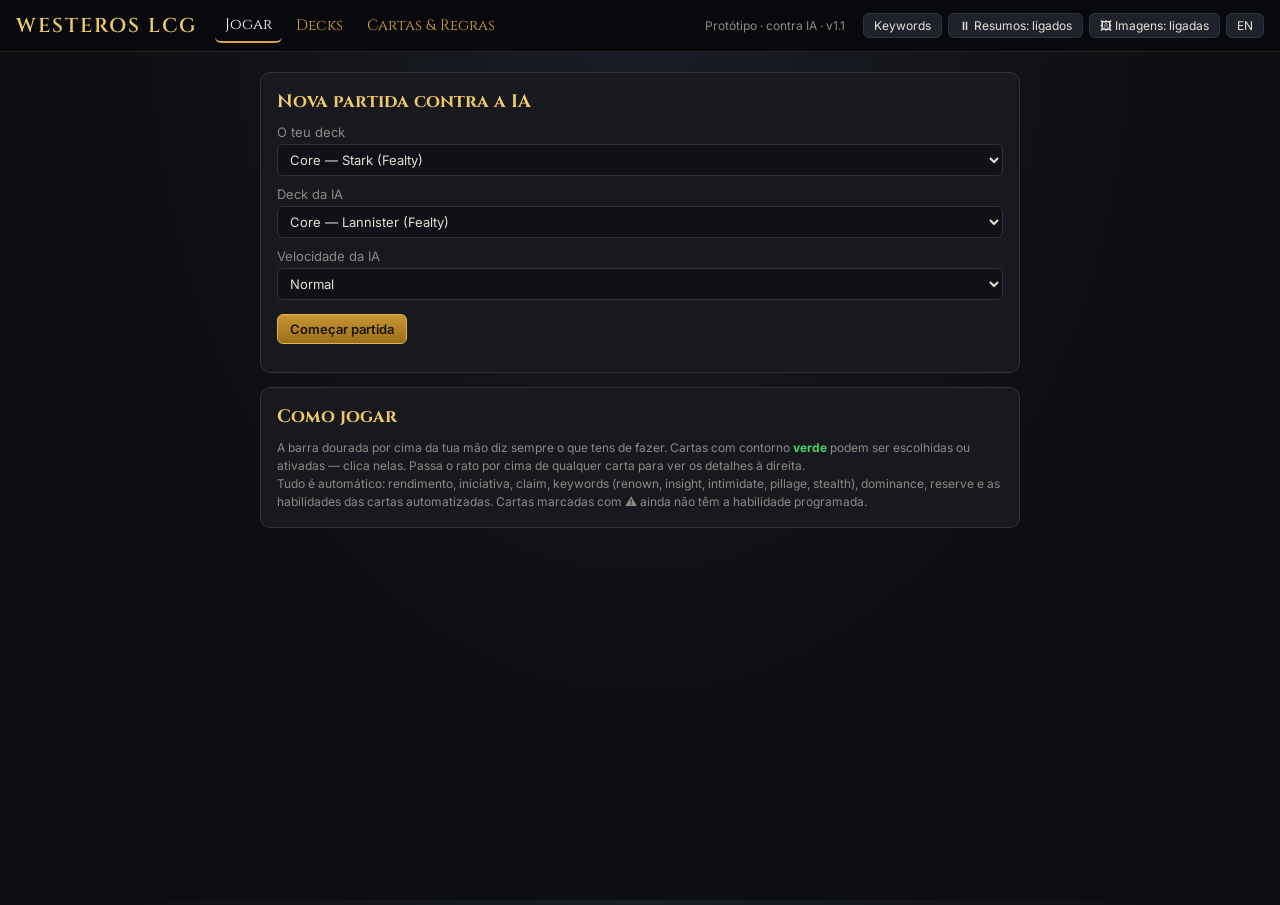
==== commit 7cfe8257: "v1.1: ícone original da app (favicon, ecrã principal iOS/Android) e manifest Co-Authored-By: Claude " ====
--- a/index.html
+++ b/index.html
@@ -7,6 +7,12 @@
 <meta name="mobile-web-app-capable" content="yes">
 <meta name="apple-mobile-web-app-capable" content="yes">
 <title>Westeros LCG — Simulador AGoT 2.0</title>
+<link rel="icon" type="image/png" sizes="32x32" href="icons/icon-32.png">
+<link rel="icon" type="image/png" sizes="192x192" href="icons/icon-192.png">
+<link rel="apple-touch-icon" sizes="180x180" href="icons/icon-180.png">
+<link rel="manifest" href="manifest.json">
+<meta name="apple-mobile-web-app-title" content="Westeros LCG">
+<meta name="apple-mobile-web-app-status-bar-style" content="black">
 <link rel="preconnect" href="https://fonts.googleapis.com">
 <link href="https://fonts.googleapis.com/css2?family=Cinzel:wght@500;600;700&family=Inter:wght@400;600;700;800&display=swap" rel="stylesheet">
 <style>:root{--bg:#0d0e12;--panel:#17191f;--panel2:#1f222a;--line:#2e323c;--gold:#d9a642;--gold2:#f0c96a;--txt:#e6e1d6;--dim:#8d8a83;--red:#c0392b;--green:#3f9d5a;--blue:#3c6fb0;
@@ -2520,7 +2526,7 @@
 
 // ---------- imagens das cartas (ThronesDB, com reserva no CDN da FFG) ----------
 const PACK_CGDB = { '01': 1 };
-const APP_VERSION = 'v1.0';
+const APP_VERSION = 'v1.1';
 const IMG = {
   on: store.get('agot_img', true), fails: 0, oks: 0, broken: new Set(), good: new Map(),
   urls(code) {
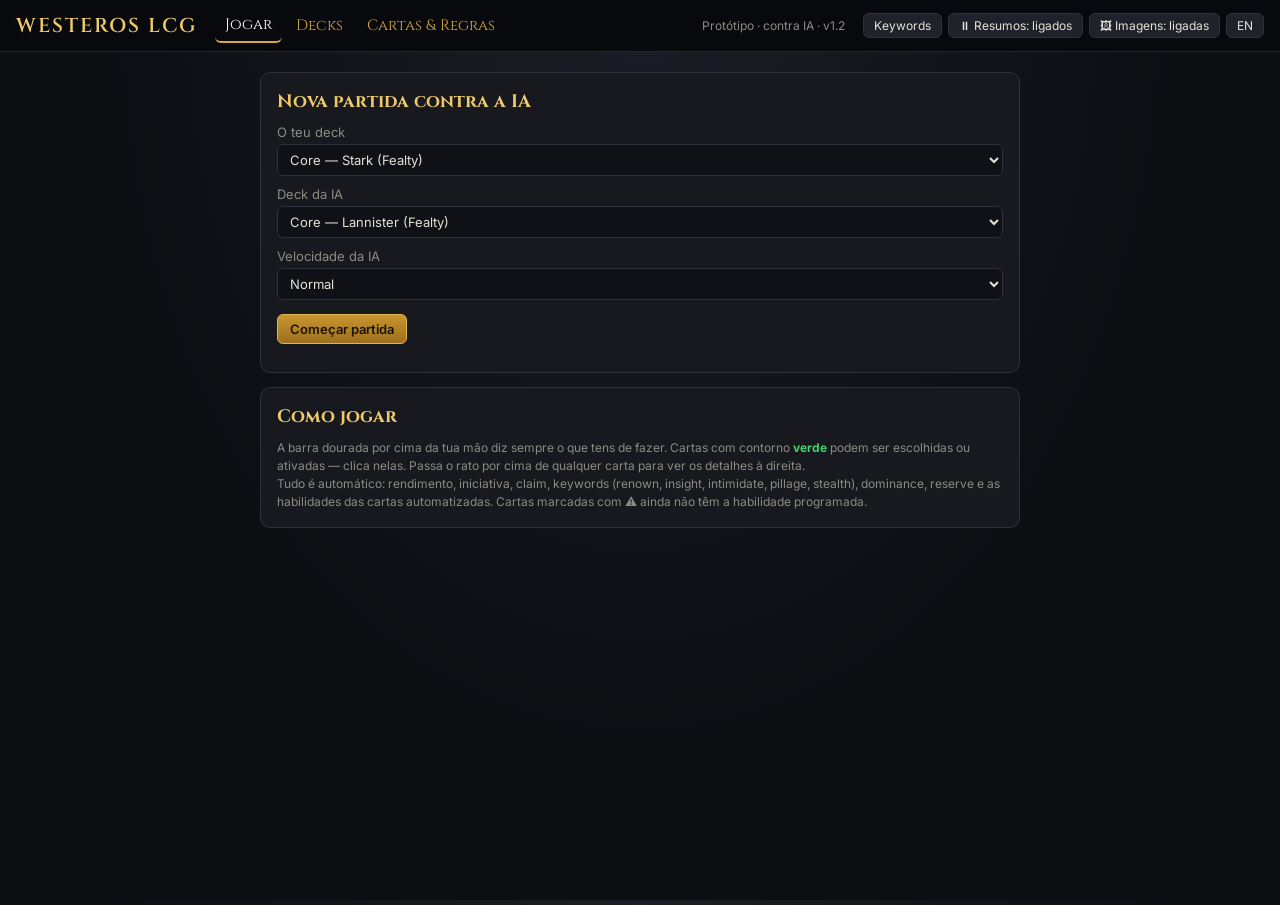
==== commit ae5852b0: "Ícone: GOT LCG Co-Authored-By: Claude Opus 5.5 <noreply@anthropic.com> Claude-Session: https://claud" ====
--- a/index.html
+++ b/index.html
@@ -7,9 +7,9 @@
 <meta name="mobile-web-app-capable" content="yes">
 <meta name="apple-mobile-web-app-capable" content="yes">
 <title>Westeros LCG — Simulador AGoT 2.0</title>
-<link rel="icon" type="image/png" sizes="32x32" href="icons/icon-32.png">
-<link rel="icon" type="image/png" sizes="192x192" href="icons/icon-192.png">
-<link rel="apple-touch-icon" sizes="180x180" href="icons/icon-180.png">
+<link rel="icon" type="image/png" sizes="32x32" href="icons/icon-32.png?v=2">
+<link rel="icon" type="image/png" sizes="192x192" href="icons/icon-192.png?v=2">
+<link rel="apple-touch-icon" sizes="180x180" href="icons/icon-180.png?v=2">
 <link rel="manifest" href="manifest.json">
 <meta name="apple-mobile-web-app-title" content="Westeros LCG">
 <meta name="apple-mobile-web-app-status-bar-style" content="black">
@@ -2526,7 +2526,7 @@
 
 // ---------- imagens das cartas (ThronesDB, com reserva no CDN da FFG) ----------
 const PACK_CGDB = { '01': 1 };
-const APP_VERSION = 'v1.1';
+const APP_VERSION = 'v1.2';
 const IMG = {
   on: store.get('agot_img', true), fails: 0, oks: 0, broken: new Set(), good: new Map(),
   urls(code) {
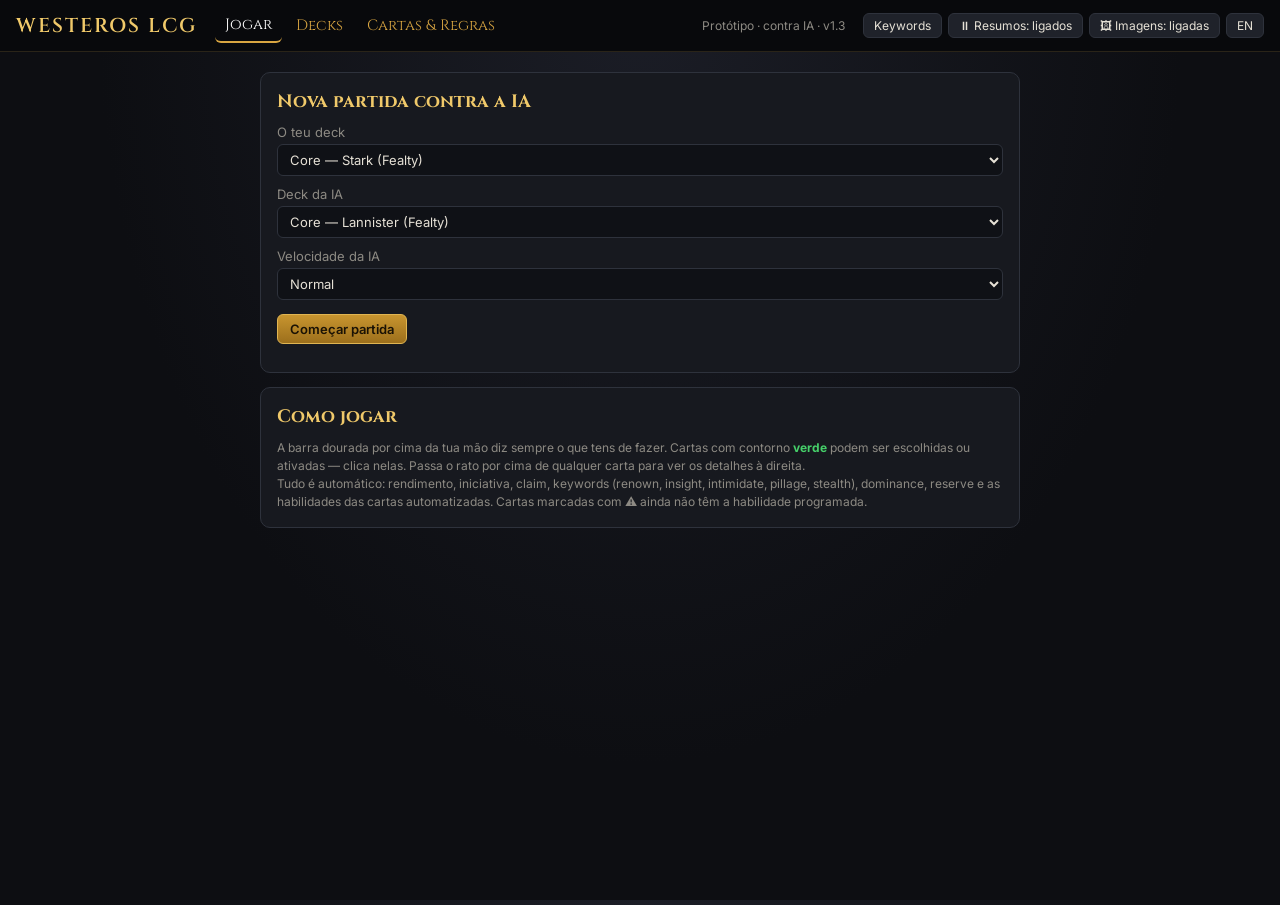
==== commit b61aef81: "Ícone: couro castanho com costuras e medalhão prateado (coroa + GOT) Co-Authored-By: Claude Opus 5.5" ====
--- a/index.html
+++ b/index.html
@@ -7,9 +7,9 @@
 <meta name="mobile-web-app-capable" content="yes">
 <meta name="apple-mobile-web-app-capable" content="yes">
 <title>Westeros LCG — Simulador AGoT 2.0</title>
-<link rel="icon" type="image/png" sizes="32x32" href="icons/icon-32.png?v=2">
-<link rel="icon" type="image/png" sizes="192x192" href="icons/icon-192.png?v=2">
-<link rel="apple-touch-icon" sizes="180x180" href="icons/icon-180.png?v=2">
+<link rel="icon" type="image/png" sizes="32x32" href="icons/icon-32.png?v=3">
+<link rel="icon" type="image/png" sizes="192x192" href="icons/icon-192.png?v=3">
+<link rel="apple-touch-icon" sizes="180x180" href="icons/icon-180.png?v=3">
 <link rel="manifest" href="manifest.json">
 <meta name="apple-mobile-web-app-title" content="Westeros LCG">
 <meta name="apple-mobile-web-app-status-bar-style" content="black">
@@ -2526,7 +2526,7 @@
 
 // ---------- imagens das cartas (ThronesDB, com reserva no CDN da FFG) ----------
 const PACK_CGDB = { '01': 1 };
-const APP_VERSION = 'v1.2';
+const APP_VERSION = 'v1.3';
 const IMG = {
   on: store.get('agot_img', true), fails: 0, oks: 0, broken: new Set(), good: new Map(),
   urls(code) {
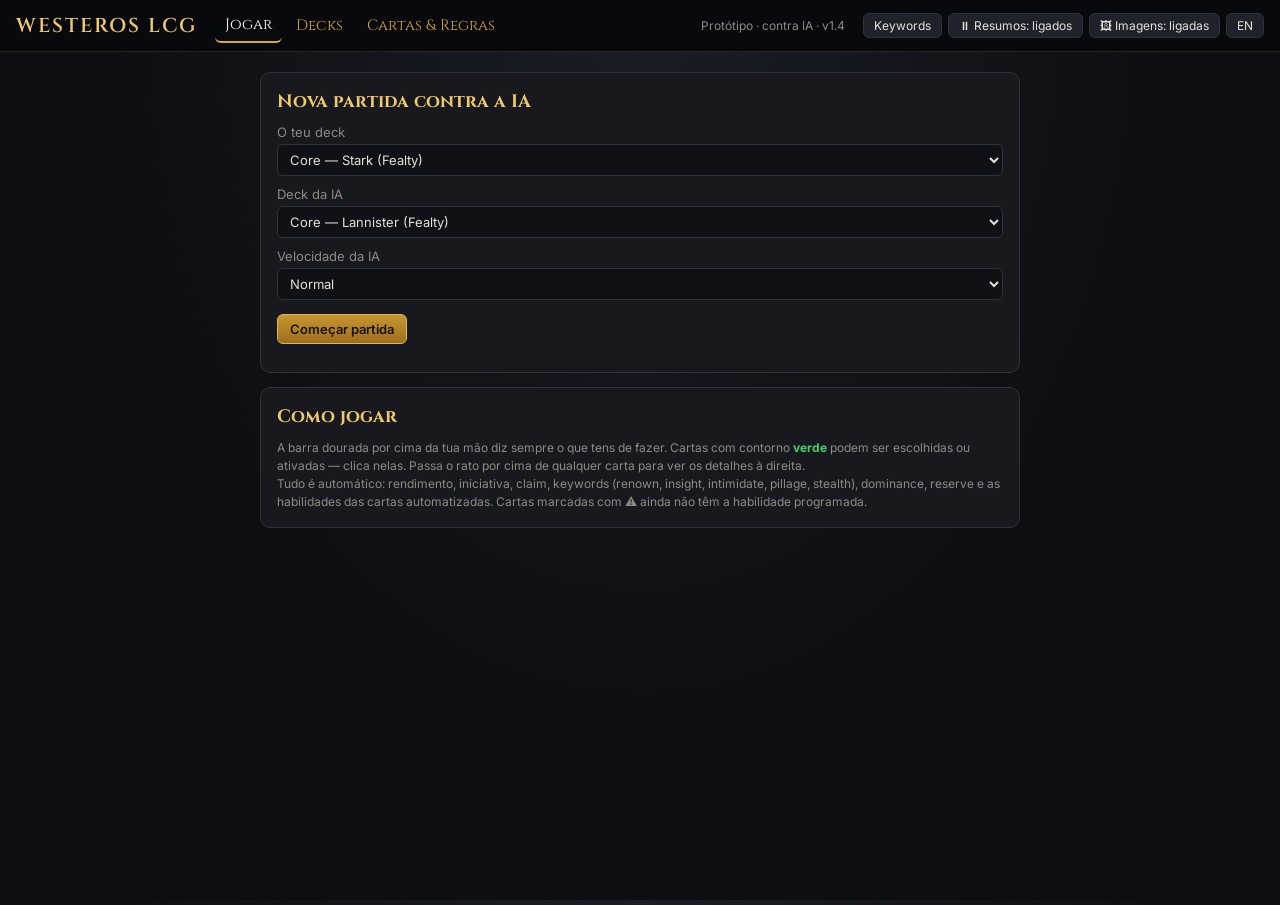
==== commit 0fc7bf69: "v1.4: toque longo mostra detalhes sem menu de guardar imagem (iOS/Android), botão lupa no telemóvel " ====
--- a/index.html
+++ b/index.html
@@ -286,6 +286,13 @@
   #board .slot,#hand .card{zoom:.55}
   #board .row{min-height:78px}
 }
+
+/* toque: sem menu "guardar imagem", sem seleção de texto, sem zoom de duplo toque */
+.card,.card *,.attc,.slot,#hand,#board,.cgrid,.pgrid,#prompt{-webkit-touch-callout:none;-webkit-user-select:none;user-select:none}
+.card img,.pvimg{-webkit-user-drag:none;user-drag:none}
+.card img{pointer-events:none}
+html{touch-action:manipulation;-webkit-tap-highlight-color:transparent}
+.pbtns button.on{border-color:#46d06a;color:#7dff9a;background:#173b22}
 </style>
 </head>
 <body>
@@ -2526,7 +2533,7 @@
 
 // ---------- imagens das cartas (ThronesDB, com reserva no CDN da FFG) ----------
 const PACK_CGDB = { '01': 1 };
-const APP_VERSION = 'v1.3';
+const APP_VERSION = 'v1.4';
 const IMG = {
   on: store.get('agot_img', true), fails: 0, oks: 0, broken: new Set(), good: new Map(),
   urls(code) {
@@ -2541,7 +2548,7 @@
   tag(code, cls) {
     if (!this.on || this.broken.has(code)) return '';
     const g = this.good.get(code);
-    return `<img class="${cls || 'cimg'}${g != null ? ' ok' : ''}" src="${this.urls(code)[g || 0]}" data-img="${code}" data-try="${g || 0}" alt="" referrerpolicy="no-referrer" onload="imgOk(this)" onerror="imgFail(this)">`;
+    return `<img class="${cls || 'cimg'}${g != null ? ' ok' : ''}" src="${this.urls(code)[g || 0]}" data-img="${code}" data-try="${g || 0}" alt="" draggable="false" referrerpolicy="no-referrer" onload="imgOk(this)" onerror="imgFail(this)">`;
   },
 };
 function imgOk(el) { IMG.oks++; IMG.good.set(el.dataset.img, +el.dataset.try); el.classList.add('ok'); el.parentElement && el.parentElement.classList.add('hasimg'); }
@@ -2643,7 +2650,7 @@
 }
 
 const UI = {
-  ppOpen: new Set(), longPressed: false,
+  ppOpen: new Set(), longPressed: false, inspect: false,
   game: null, me: null, pending: null, cardMap: new Map(), rq: false, curTab: 'play', pauseInfo: store.get('agot_pause', true), logOpen: store.get('agot_log', true),
   decks: [], cur: null, curIdx: -1,
   filt: { type: 'character', fac: 'mine', q: '', auto: false, pack: 'all' },
@@ -2667,7 +2674,7 @@
     // toque longo = ver carta (telemóvel)
     let lpT = null, lpX = 0, lpY = 0;
     document.addEventListener('pointerdown', e => { if (e.pointerType !== 'touch') return; const el = e.target.closest('[data-uid],[data-code]'); if (!el) return; lpX = e.clientX; lpY = e.clientY;
-      lpT = setTimeout(() => { lpT = null; this.longPressed = true; setTimeout(() => this.longPressed = false, 700); if (el.dataset.uid) { const c = this.cardMap.get(+el.dataset.uid); if (c) this.sheet(c.d, c); } else if (DB[el.dataset.code]) this.sheet(DB[el.dataset.code], null); }, 450); });
+      lpT = setTimeout(() => { lpT = null; this.longPressed = true; try { navigator.vibrate && navigator.vibrate(15); } catch (x) { } setTimeout(() => this.longPressed = false, 700); if (el.dataset.uid) { const c = this.cardMap.get(+el.dataset.uid); if (c) this.sheet(c.d, c); } else if (DB[el.dataset.code]) this.sheet(DB[el.dataset.code], null); }, 450); });
     const lpCancel = e => { if (lpT && (!e || e.type !== 'pointermove' || Math.hypot(e.clientX - lpX, e.clientY - lpY) > 10)) { clearTimeout(lpT); lpT = null; } };
     ['pointerup', 'pointercancel', 'pointermove'].forEach(t => document.addEventListener(t, lpCancel));
     document.addEventListener('contextmenu', e => { if (isMobile() && e.target.closest('[data-uid],[data-code]')) e.preventDefault(); });
@@ -2805,7 +2812,7 @@
       <div class="piles"><button data-pile="deck" data-p="${p.i}">${LX('Baralho', 'Deck')} ${p.deck.length}</button><button data-pile="discard" data-p="${p.i}">${LX('Descarte', 'Discard')} ${p.discard.length}</button><button data-pile="dead" data-p="${p.i}">${LX('Mortos', 'Dead')} ${p.dead.length}</button><button data-pile="used" data-p="${p.i}">Plots ${p.plots.length} (${LX('usados', 'used')} ${p.used.length})</button></div>
       <div class="mini-plot">${plot}</div><div class="ppmore">${this.ppOpen.has(p.i) ? '▴' : '▾'} ${LX('pilhas e plot', 'piles & plot')}</div></div>`;
     };
-    $('#gside').innerHTML = pp(op, false) + `<div class="phasebox"><b>${g.phase === 'end' ? LX('FIM', 'END') : (PHASE_NAMES[g.phase] || '').toUpperCase()}</b><span class="note">${LX('Ronda', 'Round')} ${g.round || '—'}</span><span class="mobonly pbtns"><button id="mLog">📜 Log</button><button id="mQuit" class="warn">✕</button></span></div>` + pp(me, true) + `<button id="btnQuit" class="warn">${LX('Abandonar partida', 'Quit game')}</button>`;
+    $('#gside').innerHTML = pp(op, false) + `<div class="phasebox"><b>${g.phase === 'end' ? LX('FIM', 'END') : (PHASE_NAMES[g.phase] || '').toUpperCase()}</b><span class="note">${LX('Ronda', 'Round')} ${g.round || '—'}</span><span class="mobonly pbtns"><button id="mInspect" class="${this.inspect ? 'on' : ''}">🔍</button><button id="mLog">📜 Log</button><button id="mQuit" class="warn">✕</button></span></div>` + pp(me, true) + `<button id="btnQuit" class="warn">${LX('Abandonar partida', 'Quit game')}</button>`;
     let chb = '';
     if (ch) chb = `<div class="chb">⚔ ${CH_NAMES[ch.type]} · <span class="a">${esc(ch.att.name)} ${g.sideStr(ch, 'att')}</span> × <span class="d">${esc(ch.def.name)} ${g.sideStr(ch, 'def')}</span> · claim ${g.claimValue(ch)}</div>`;
     $('#board').innerHTML = `
@@ -2856,6 +2863,7 @@
     $('#gside').onclick = e => {
       const b = e.target.closest('[data-pile]'); if (b) return this.showPile(g.players[+b.dataset.p], b.dataset.pile);
       if (isMobile() && e.target.closest('.ppmore')) { const i = +e.target.closest('[data-pp]').dataset.pp; if (this.ppOpen.has(i)) this.ppOpen.delete(i); else this.ppOpen.add(i); return this.render(); }
+      if (e.target.id === 'mInspect') { this.inspect = !this.inspect; if (this.inspect) this.toast(LX('Toca numa carta para ver os detalhes.', 'Tap a card to see its details.')); return this.render(); }
       if (e.target.id === 'mLog') { $('#game').classList.toggle('showlog'); const lg = $('#log'); lg.scrollTop = lg.scrollHeight; return; }
       if (e.target.id === 'btnQuit' || e.target.id === 'mQuit') return this.modal(`<p>${LX('Abandonar a partida em curso?', 'Quit the current game?')}</p>`, [{ label: LX('Abandonar', 'Quit'), pri: true, fn: () => { this.game = null; this.pending = null; this.tab('play'); } }, { label: LX('Cancelar', 'Cancel') }], LX('Abandonar', 'Quit'));
       this.onCardClick(e, actMap);
@@ -2865,6 +2873,7 @@
     const el = e.target.closest('[data-uid]'); if (!el) return;
     if (this.longPressed) { this.longPressed = false; return; }
     const uid = +el.dataset.uid; const c = this.cardMap.get(uid); const P = this.pending;
+    if (c && this.inspect) { this.inspect = false; this.render(); return this.sheet(c.d, c); }
     if (c && isMobile()) { const interactive = P && ((P.kind === 'select' && P.cands.includes(c)) || (P.kind === 'action' && actMap.get(uid))); if (!interactive) return this.sheet(c.d, c); }
     if (!P || !c) return;
     if (P.kind === 'select') this.toggleSel(P, c);
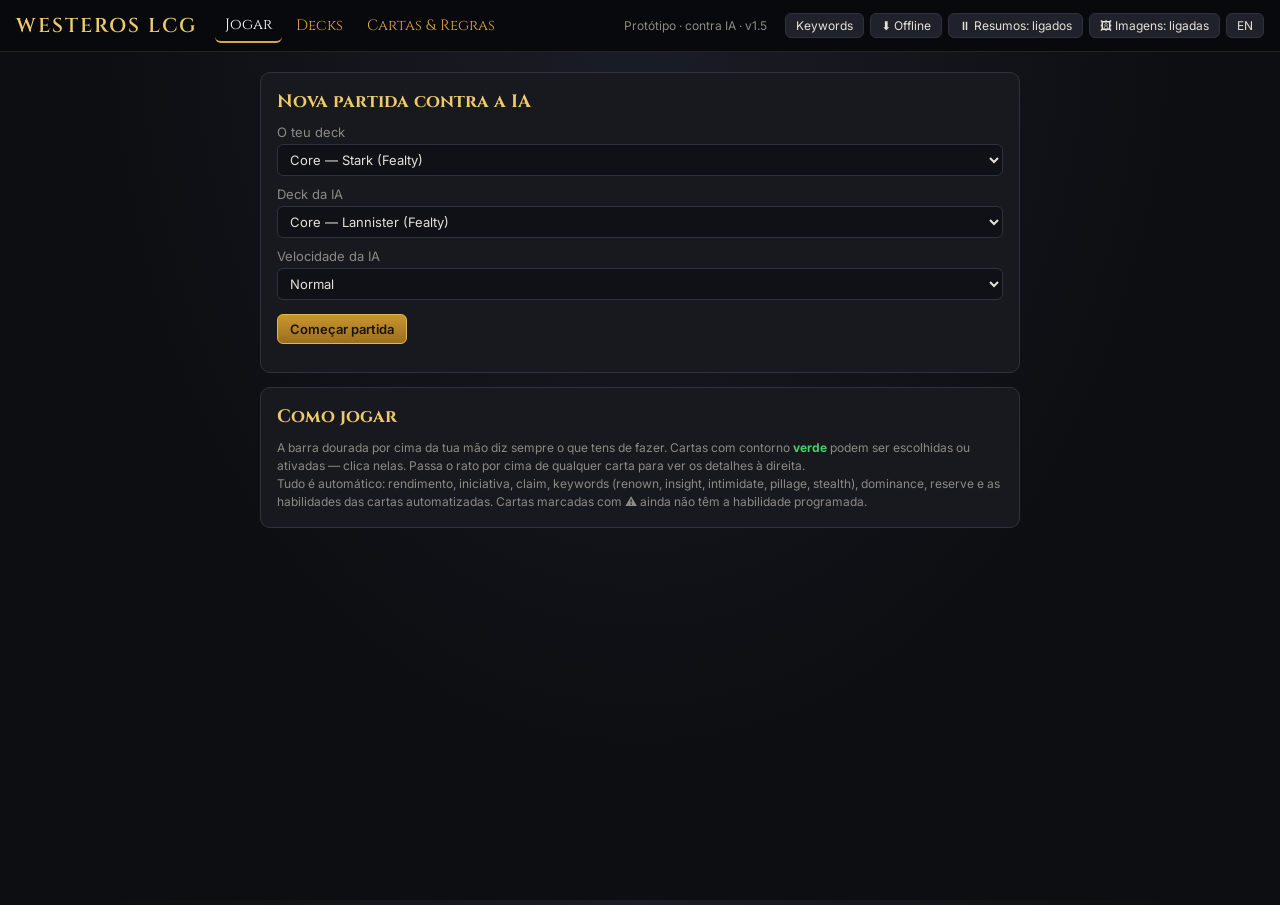
==== commit a28309f3: "v1.5: jogo offline — service worker guarda o jogo e as imagens das cartas; botão ⬇ Offline para guar" ====
--- a/index.html
+++ b/index.html
@@ -199,7 +199,7 @@
 .toast.good{border-color:#46d06a}.toast.bad{border-color:#e0574a}
 .kwlist{max-width:640px;columns:1}
 .kwlist b{color:var(--gold2)}.kwlist p{margin:2px 0 10px;line-height:1.45}
-#pauseBtn,#kwBtn{padding:4px 10px;font-size:12px}
+#pauseBtn,#kwBtn,#offBtn{padding:4px 10px;font-size:12px}
 
 /* ---------- telemóvel ---------- */
 #menuBtn,#logFab,.ppmore,.mobonly{display:none}
@@ -296,7 +296,7 @@
 </style>
 </head>
 <body>
-<header><h1>WESTEROS LCG</h1><nav><button data-t="play"></button><button data-t="decks"></button><button data-t="help"></button></nav><span class="note" id="tagline" style="margin-left:auto"></span><div id="hdrBtns"><button id="kwBtn"></button><button id="pauseBtn"></button><button id="imgBtn"></button><button id="langBtn"></button></div><button id="menuBtn" aria-label="Menu">☰</button></header>
+<header><h1>WESTEROS LCG</h1><nav><button data-t="play"></button><button data-t="decks"></button><button data-t="help"></button></nav><span class="note" id="tagline" style="margin-left:auto"></span><div id="hdrBtns"><button id="kwBtn"></button><button id="offBtn"></button><button id="pauseBtn"></button><button id="imgBtn"></button><button id="langBtn"></button></div><button id="menuBtn" aria-label="Menu">☰</button></header>
 <section id="lobby" class="screen"></section>
 <section id="game" class="screen">
   <aside id="gside"></aside>
@@ -2533,7 +2533,7 @@
 
 // ---------- imagens das cartas (ThronesDB, com reserva no CDN da FFG) ----------
 const PACK_CGDB = { '01': 1 };
-const APP_VERSION = 'v1.4';
+const APP_VERSION = 'v1.5';
 const IMG = {
   on: store.get('agot_img', true), fails: 0, oks: 0, broken: new Set(), good: new Map(),
   urls(code) {
@@ -2685,6 +2685,8 @@
     this.selectDeck(0, true);
     this.refreshAll();
     this.tab('play');
+    if ('serviceWorker' in navigator && (location.protocol === 'https:' || location.hostname === 'localhost')) navigator.serviceWorker.register('sw.js').catch(() => { });
+    $('#offBtn').onclick = () => this.offlineModal();
   },
   setLang(l) { LANG = l; try { localStorage.setItem('agot_lang', l); } catch (e) { } this.refreshAll(); },
   refreshAll() {
@@ -2694,6 +2696,7 @@
     $('#pauseBtn').textContent = this.pauseInfo ? LX('⏸ Resumos: ligados', '⏸ Summaries: on') : LX('⏸ Resumos: desligados', '⏸ Summaries: off');
     $('#pauseBtn').title = LX('Parar depois de cada desafio/fase para mostrar o que aconteceu', 'Pause after each challenge/phase to show what happened');
     $('#kwBtn').textContent = 'Keywords';
+    $('#offBtn').textContent = LX('⬇ Offline', '⬇ Offline');
     this.applyLog();
     $('#imgBtn').textContent = IMG.on ? LX('🖼 Imagens: ligadas', '🖼 Images: on') : LX('🖼 Imagens: desligadas', '🖼 Images: off');
     const nav = { play: LX('Jogar', 'Play'), decks: 'Decks', help: LX('Cartas & Regras', 'Cards & Rules') };
@@ -2702,6 +2705,36 @@
     document.querySelectorAll('.pvbox').forEach(e => e.innerHTML = `<span class="note">${LX('Passa o rato por cima de uma carta para ver os detalhes.', 'Hover over a card to see its details.')}</span>`);
     this.renderLobby(); this.renderDeckList(); if (this.cur) { this.renderPool(); this.renderDeckSide(); } this.renderHelp();
     if (this.game) this.render();
+  },
+  async imgCacheCount() { try { const c = await caches.open('wlcg-img-v1'); return (await c.keys()).length; } catch (e) { return null; } },
+  async offlineModal() {
+    const n = await this.imgCacheCount();
+    const sw = 'serviceWorker' in navigator && (location.protocol === 'https:' || location.hostname === 'localhost');
+    const m = this.modal(`<div style="max-width:560px"><p>${LX('O jogo guarda automaticamente no teu dispositivo cada imagem de carta que aparece, e o próprio jogo também fica guardado. Depois disso funciona sem internet.', 'The game automatically stores every card image it shows on your device, and the game itself is stored too. After that it works without internet.')}</p>
+      <p><b>${LX('Imagens guardadas', 'Stored images')}:</b> <span id="offCount">${n == null ? '—' : n}</span></p>
+      ${sw ? '' : `<p style="color:#f0a35a">${LX('Isto só funciona no site (https), não aqui.', 'This only works on the website (https), not here.')}</p>`}
+      <p class="note">${LX('Para jogar offline com tudo pronto, guarda já as imagens de todas as cartas dos teus decks (iniciais e guardados). Demora um pouco na primeira vez.', 'To play offline with everything ready, store the images of every card in your decks (starter and saved) now. It takes a while the first time.')}</p>
+      <div id="offProg" class="note"></div></div>`,
+      [{ label: LX('Guardar imagens dos meus decks', 'Store images of my decks'), pri: true, fn: false }, { label: LX('Apagar imagens guardadas', 'Delete stored images'), fn: false }, { label: 'OK' }], LX('Jogar offline', 'Play offline'));
+    m.querySelector('[data-mb="0"]').onclick = () => this.prefetchImages(m);
+    m.querySelector('[data-mb="1"]').onclick = async () => { try { await caches.delete('wlcg-img-v1'); } catch (e) { } m.querySelector('#offCount').textContent = '0'; };
+  },
+  async prefetchImages(m) {
+    const prog = m.querySelector('#offProg'); if (!('caches' in window)) { prog.textContent = LX('Este browser não permite guardar imagens.', 'This browser cannot store images.'); return; }
+    const codes = new Set(); for (const d of this.allDecks()) for (const c of Object.keys(d.cards)) codes.add(c); for (const d of this.allDecks()) if (d.agenda) codes.add(d.agenda);
+    const list = [...codes]; const cache = await caches.open('wlcg-img-v1'); let done = 0, ok = 0, fail = 0;
+    const one = async code => {
+      for (const url of IMG.urls(code)) {
+        if (await cache.match(url, { ignoreVary: true })) { ok++; return; }
+        try { let r; try { r = await fetch(url, { mode: 'cors', credentials: 'omit' }); if (!r.ok) throw 0; } catch (e) { r = await fetch(url, { mode: 'no-cors', credentials: 'omit' }); }
+          if (r.ok || r.type === 'opaque') { await cache.put(url, r); ok++; return; } } catch (e) { }
+      }
+      fail++;
+    };
+    const queue = [...list]; const workers = Array.from({ length: 6 }, async () => { while (queue.length) { await one(queue.shift()); done++; prog.textContent = `${done} / ${list.length}`; } });
+    await Promise.all(workers);
+    prog.textContent = LX(`Concluído: ${ok} imagens guardadas${fail ? `, ${fail} falharam` : ''}.`, `Done: ${ok} images stored${fail ? `, ${fail} failed` : ''}.`);
+    const n = await this.imgCacheCount(); if (n != null) m.querySelector('#offCount').textContent = n;
   },
   sheet(d, inst) { const s = $('#sheet'); s.innerHTML = `<div class="sheetbox"><button class="sheetclose">✕</button>${previewHTML(d, inst)}</div>`; s.classList.add('open'); },
   toast(msg, tone) { let box = $('#toasts'); if (!box) { box = document.createElement('div'); box.id = 'toasts'; document.body.appendChild(box); } const t = document.createElement('div'); t.className = 'toast ' + (tone || ''); t.textContent = msg; box.appendChild(t); setTimeout(() => t.remove(), 9000); t.onclick = () => t.remove(); },
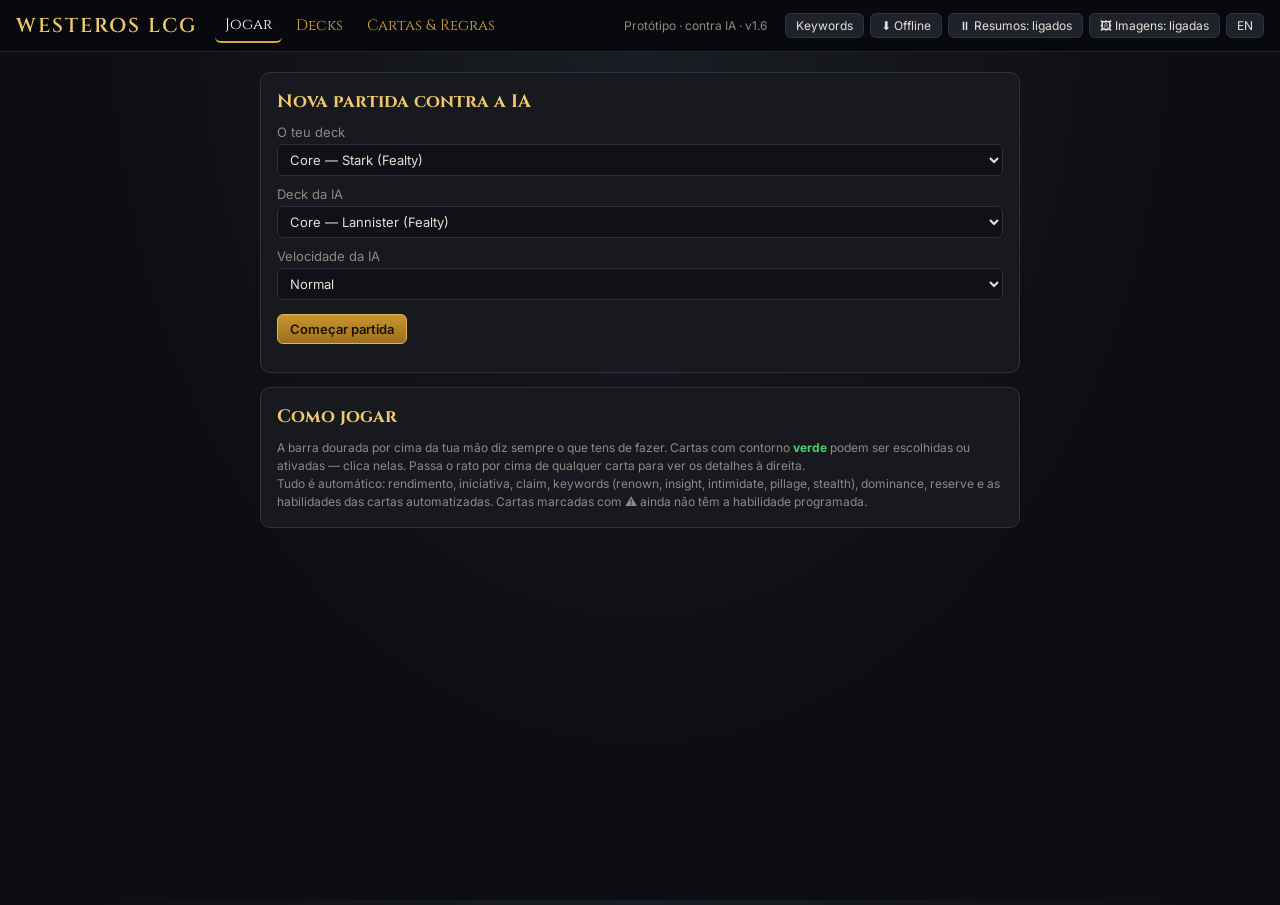
==== commit edc2cb40: "v1.6: pedir armazenamento permanente para as imagens guardadas Co-Authored-By: Claude Opus 5.5 <nore" ====
--- a/index.html
+++ b/index.html
@@ -2533,7 +2533,7 @@
 
 // ---------- imagens das cartas (ThronesDB, com reserva no CDN da FFG) ----------
 const PACK_CGDB = { '01': 1 };
-const APP_VERSION = 'v1.5';
+const APP_VERSION = 'v1.6';
 const IMG = {
   on: store.get('agot_img', true), fails: 0, oks: 0, broken: new Set(), good: new Map(),
   urls(code) {
@@ -2685,6 +2685,7 @@
     this.selectDeck(0, true);
     this.refreshAll();
     this.tab('play');
+    try { if (navigator.storage && navigator.storage.persist) navigator.storage.persist().catch(() => { }); } catch (e) { }
     if ('serviceWorker' in navigator && (location.protocol === 'https:' || location.hostname === 'localhost')) navigator.serviceWorker.register('sw.js').catch(() => { });
     $('#offBtn').onclick = () => this.offlineModal();
   },
@@ -2709,9 +2710,12 @@
   async imgCacheCount() { try { const c = await caches.open('wlcg-img-v1'); return (await c.keys()).length; } catch (e) { return null; } },
   async offlineModal() {
     const n = await this.imgCacheCount();
+    let pers = null; try { if (navigator.storage && navigator.storage.persist) pers = await navigator.storage.persisted() || await navigator.storage.persist(); } catch (e) { }
+    let est = ''; try { const q = await navigator.storage.estimate(); est = ` (${(q.usage / 1048576).toFixed(0)} MB)`; } catch (e) { }
     const sw = 'serviceWorker' in navigator && (location.protocol === 'https:' || location.hostname === 'localhost');
     const m = this.modal(`<div style="max-width:560px"><p>${LX('O jogo guarda automaticamente no teu dispositivo cada imagem de carta que aparece, e o próprio jogo também fica guardado. Depois disso funciona sem internet.', 'The game automatically stores every card image it shows on your device, and the game itself is stored too. After that it works without internet.')}</p>
-      <p><b>${LX('Imagens guardadas', 'Stored images')}:</b> <span id="offCount">${n == null ? '—' : n}</span></p>
+      <p><b>${LX('Imagens guardadas', 'Stored images')}:</b> <span id="offCount">${n == null ? '—' : n}</span>${est}</p>
+      <p><b>${LX('Armazenamento permanente', 'Persistent storage')}:</b> ${pers == null ? '—' : pers ? LX('✔ ativo — o browser não apaga as imagens sozinho', '✔ on — the browser will not delete the images by itself') : LX('✖ não concedido — instala o jogo no ecrã principal para o browser não apagar as imagens', '✖ not granted — install the game to the home screen so the browser keeps the images')}</p>
       ${sw ? '' : `<p style="color:#f0a35a">${LX('Isto só funciona no site (https), não aqui.', 'This only works on the website (https), not here.')}</p>`}
       <p class="note">${LX('Para jogar offline com tudo pronto, guarda já as imagens de todas as cartas dos teus decks (iniciais e guardados). Demora um pouco na primeira vez.', 'To play offline with everything ready, store the images of every card in your decks (starter and saved) now. It takes a while the first time.')}</p>
       <div id="offProg" class="note"></div></div>`,
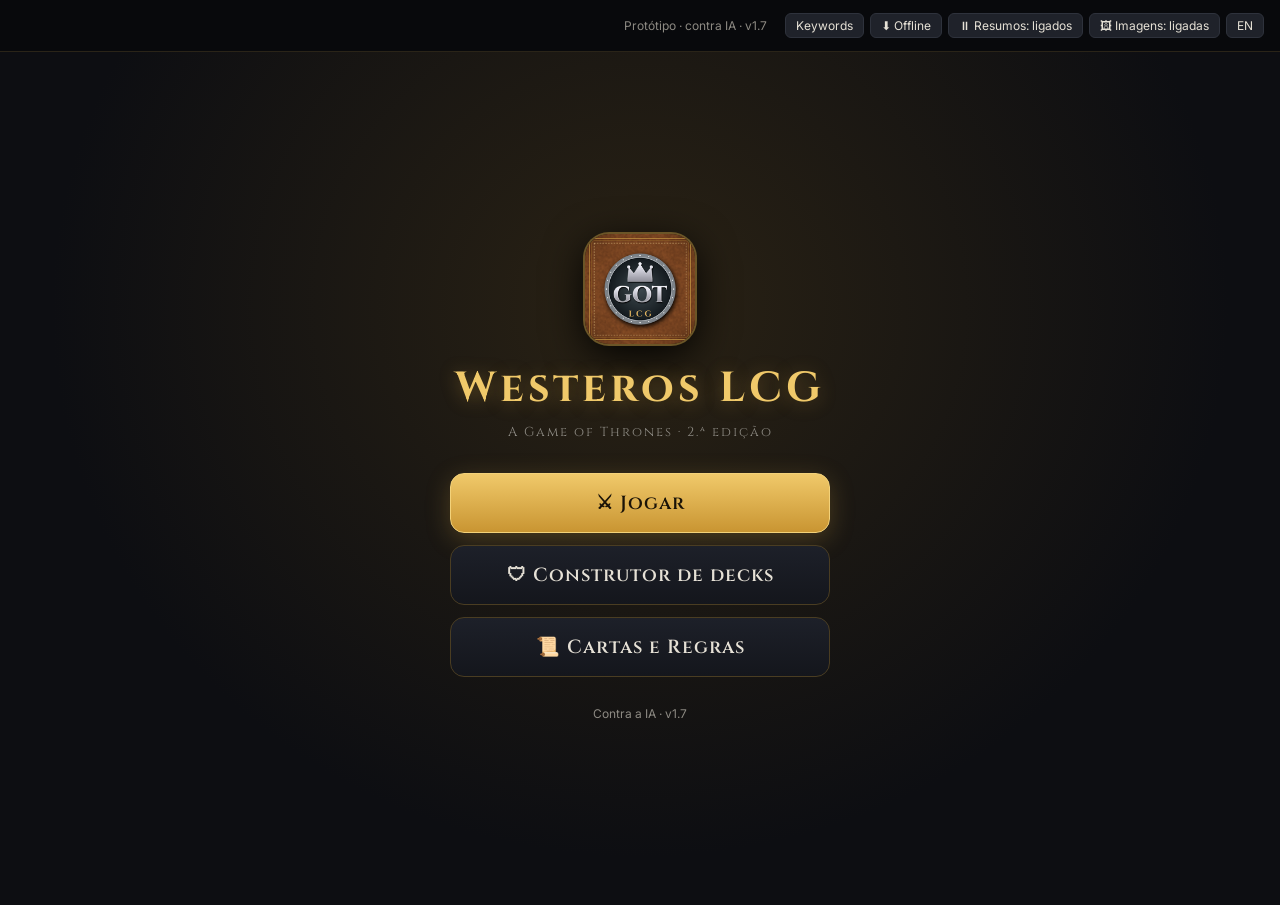
==== commit eba8bb41: "v1.7: novo menu inicial (Jogar, Construtor de decks, Cartas e Regras) e ecrã de escolha de decks com" ====
--- a/index.html
+++ b/index.html
@@ -293,10 +293,62 @@
 .card img{pointer-events:none}
 html{touch-action:manipulation;-webkit-tap-highlight-color:transparent}
 .pbtns button.on{border-color:#46d06a;color:#7dff9a;background:#173b22}
+
+/* ---------- menu inicial ---------- */
+header h1{cursor:pointer}
+body.onhome header nav{visibility:hidden}
+#lobby{position:relative;flex-direction:column}
+.home{flex:1;overflow:auto;display:flex;align-items:center;justify-content:center;padding:24px;background:radial-gradient(ellipse at 50% 30%,#2a2214 0%,#0d0e12 65%)}
+.homeIn{display:flex;flex-direction:column;align-items:center;gap:6px;width:100%;max-width:380px;text-align:center}
+.homeLogo{width:110px;height:110px;border-radius:24px;box-shadow:0 0 0 2px #6b5527,0 10px 40px #000;margin-bottom:10px}
+.homeTitle{font-family:'Cinzel',serif;font-size:42px;letter-spacing:4px;margin:0;color:var(--gold2);text-shadow:0 2px 18px rgba(217,166,66,.35);font-weight:700}
+.homeSub{font-family:'Cinzel',serif;color:var(--dim);letter-spacing:2px;font-size:13px;margin-bottom:26px}
+.homeBtns{display:flex;flex-direction:column;gap:12px;width:100%}
+.homeBtn{font-family:'Cinzel',serif;font-size:19px;font-weight:600;letter-spacing:1px;padding:16px;border-radius:14px;background:linear-gradient(#1d2029,#14161c);border:1px solid #4a3d22}
+.homeBtn.pri{background:linear-gradient(#f0c96a,#c99532);color:#1a1307;border-color:#f3d27a;box-shadow:0 6px 24px rgba(217,166,66,.25)}
+.homeVer{margin-top:22px}
+/* ---------- preparar batalha ---------- */
+.setup{flex:1;overflow:auto;padding:16px 16px 100px;background:radial-gradient(ellipse at 50% 0%,#221c12 0%,#0d0e12 60%)}
+.setupIn{max-width:980px;margin:0 auto}
+.setupTop{display:flex;align-items:center;gap:12px;margin-bottom:10px}
+.setupTop h2{font-family:'Cinzel',serif;color:var(--gold2);margin:0;font-size:22px}
+.vsGrid{display:grid;grid-template-columns:1fr auto 1fr;gap:18px;align-items:center}
+.vs{font-family:'Cinzel',serif;font-size:44px;font-weight:700;color:var(--gold);text-shadow:0 0 20px rgba(217,166,66,.4);text-align:center}
+.whoLbl{text-align:center;font-weight:800;letter-spacing:2px;text-transform:uppercase;color:#aeb4c2;margin:6px 0 10px;font-size:14px}
+.dcard{display:flex;flex-direction:column;align-items:center;text-align:center;padding:20px 16px;border-radius:22px;border:1px solid #3a3426;background:radial-gradient(ellipse at 50% 0%,color-mix(in srgb,var(--fc) 30%,#2a2416) 0%,#12141a 70%)}
+.dcCrest{width:150px;height:175px;filter:drop-shadow(0 8px 22px rgba(0,0,0,.6))}
+.crest{width:100%;height:100%;display:block}
+.dcName{font-family:'Cinzel',serif;font-size:24px;font-weight:700;color:#f3ead6;margin-top:10px;font-variant:small-caps;letter-spacing:1px}
+.dcMeta{color:#b9b3a6;font-size:15px;margin-top:4px}
+.dcAg{font-family:'Cinzel',serif;color:#e6dcc4;margin-top:6px;font-size:14px}
+.dcThumbs{display:flex;gap:8px;justify-content:center;margin:14px 0 4px;flex-wrap:wrap}
+.dcT{width:54px;height:54px;border-radius:10px;overflow:hidden;border:1px solid #4a4434;background:#22252e;position:relative;display:flex;align-items:center;justify-content:center}
+.dcT span{font-size:9px;color:var(--dim);padding:2px;line-height:1.1}
+.dcT img{position:absolute;width:160%;left:-30%;top:-8%;opacity:0}
+.dcT img.ok{opacity:1}
+.dcErr{color:#ff9c90;font-size:12px;margin-top:6px}
+.dcChange{margin-top:12px;padding:9px 26px;border-radius:12px;font-size:15px;font-weight:600}
+.spdRow{display:flex;align-items:center;justify-content:center;gap:10px;margin-top:16px}
+.spdRow label{color:var(--dim)}
+.setupBar{position:absolute;left:0;right:0;bottom:0;display:flex;gap:10px;justify-content:center;padding:12px 14px calc(12px + env(safe-area-inset-bottom));background:linear-gradient(transparent,#0d0e12 35%)}
+.setupBar button{padding:14px 20px;border-radius:14px;font-size:16px;font-weight:600}
+.setupBar .pri{font-family:'Cinzel',serif;font-size:19px;font-weight:700;padding:14px 30px;background:linear-gradient(#f0c96a,#c99532);color:#1a1307;border-color:#f3d27a;box-shadow:0 6px 24px rgba(217,166,66,.3)}
+.pickList{display:flex;flex-direction:column;gap:8px;max-height:60vh;overflow:auto;min-width:min(440px,80vw)}
+.pickRow{display:flex;align-items:center;gap:12px;padding:8px 12px;border-radius:12px;border:1px solid var(--line);background:linear-gradient(90deg,color-mix(in srgb,var(--fc) 22%,#17191f),#17191f 60%);cursor:pointer}
+.pickRow.on{border-color:var(--gold)}
+.pickCrest{width:40px;height:47px;flex:none}
+@media (max-width:820px){
+  .vsGrid{grid-template-columns:1fr;gap:6px}
+  .vs{font-size:36px;margin:4px 0}
+  .homeTitle{font-size:34px}
+  .dcCrest{width:120px;height:140px}
+  .setupBar .pri{font-size:16px;padding:14px 18px}
+}
+body.onhome header h1{visibility:hidden}
 </style>
 </head>
 <body>
-<header><h1>WESTEROS LCG</h1><nav><button data-t="play"></button><button data-t="decks"></button><button data-t="help"></button></nav><span class="note" id="tagline" style="margin-left:auto"></span><div id="hdrBtns"><button id="kwBtn"></button><button id="offBtn"></button><button id="pauseBtn"></button><button id="imgBtn"></button><button id="langBtn"></button></div><button id="menuBtn" aria-label="Menu">☰</button></header>
+<header><h1>WESTEROS LCG</h1><nav><button data-t="home"></button></nav><span class="note" id="tagline" style="margin-left:auto"></span><div id="hdrBtns"><button id="kwBtn"></button><button id="offBtn"></button><button id="pauseBtn"></button><button id="imgBtn"></button><button id="langBtn"></button></div><button id="menuBtn" aria-label="Menu">☰</button></header>
 <section id="lobby" class="screen"></section>
 <section id="game" class="screen">
   <aside id="gside"></aside>
@@ -2533,7 +2585,7 @@
 
 // ---------- imagens das cartas (ThronesDB, com reserva no CDN da FFG) ----------
 const PACK_CGDB = { '01': 1 };
-const APP_VERSION = 'v1.6';
+const APP_VERSION = 'v1.7';
 const IMG = {
   on: store.get('agot_img', true), fails: 0, oks: 0, broken: new Set(), good: new Map(),
   urls(code) {
@@ -2649,14 +2701,27 @@
   }
 }
 
+// Brasões originais (escudo pintado com a cor da facção + emblema)
+const CREST_EMB = { stark: '🐺', lannister: '🦁', baratheon: '🦌', greyjoy: '🐙', martell: '☀️', tyrell: '🌹', targaryen: '🐉', thenightswatch: '⚔️', neutral: '⚜️' };
+const CREST_COL = { stark: ['#8d939c', '#3a3f47'], lannister: ['#c0322a', '#4e0c09'], baratheon: ['#e3bf34', '#6b520a'], greyjoy: ['#2f6f93', '#0c2433'], martell: ['#e99236', '#6d3305'], tyrell: ['#3f8a38', '#11300e'], targaryen: ['#8a1c1c', '#200404'], thenightswatch: ['#4a4a4a', '#0e0e0e'], neutral: ['#9b8a66', '#3b3222'] };
+let crestN = 0;
+function crestSVG(f) {
+  const id = 'cg' + (++crestN), [a, b] = CREST_COL[f] || CREST_COL.neutral;
+  const shield = 'M12 10 H108 V64 C108 102 82 122 60 132 C38 122 12 102 12 64 Z';
+  return `<svg viewBox="0 0 120 140" class="crest" aria-hidden="true"><defs><linearGradient id="${id}" x1="0" y1="0" x2="0.3" y2="1"><stop offset="0" stop-color="${a}"/><stop offset="1" stop-color="${b}"/></linearGradient><radialGradient id="${id}h" cx="0.35" cy="0.2" r="0.7"><stop offset="0" stop-color="#fff" stop-opacity=".28"/><stop offset="1" stop-color="#fff" stop-opacity="0"/></radialGradient></defs>
+    <path d="${shield}" fill="url(#${id})" stroke="#e0b553" stroke-width="5"/><path d="${shield}" fill="url(#${id}h)"/>
+    <path d="M20 17 H100 V64 C100 96 78 114 60 123 C42 114 20 96 20 64 Z" fill="none" stroke="#f3d27a" stroke-opacity=".45" stroke-width="1.5"/>
+    <text x="60" y="80" font-size="50" text-anchor="middle" dominant-baseline="middle" style="filter:drop-shadow(0 2px 3px rgba(0,0,0,.6))">${CREST_EMB[f] || CREST_EMB.neutral}</text></svg>`;
+}
 const UI = {
   ppOpen: new Set(), longPressed: false, inspect: false,
   game: null, me: null, pending: null, cardMap: new Map(), rq: false, curTab: 'play', pauseInfo: store.get('agot_pause', true), logOpen: store.get('agot_log', true),
-  decks: [], cur: null, curIdx: -1,
+  decks: [], cur: null, curIdx: -1, lobbyView: 'home', selMe: (store.get('agot_sel', [0, 1]))[0], selAi: (store.get('agot_sel', [0, 1]))[1],
   filt: { type: 'character', fac: 'mine', q: '', auto: false, pack: 'all' },
   init() {
     this.decks = store.get('agot_decks', []);
     document.querySelectorAll('header nav button').forEach(b => b.onclick = () => this.tab(b.dataset.t));
+    $('header h1').onclick = () => this.tab('home');
     document.addEventListener('mouseover', e => {
       const u = e.target.closest('[data-uid]'); if (u) { const c = this.cardMap.get(+u.dataset.uid); if (c) showPreview(c.d, c); return; }
       const k = e.target.closest('[data-code]'); if (k && DB[k.dataset.code]) showPreview(DB[k.dataset.code], null);
@@ -2684,7 +2749,7 @@
     this.applyLog();
     this.selectDeck(0, true);
     this.refreshAll();
-    this.tab('play');
+    this.tab('home');
     try { if (navigator.storage && navigator.storage.persist) navigator.storage.persist().catch(() => { }); } catch (e) { }
     if ('serviceWorker' in navigator && (location.protocol === 'https:' || location.hostname === 'localhost')) navigator.serviceWorker.register('sw.js').catch(() => { });
     $('#offBtn').onclick = () => this.offlineModal();
@@ -2700,7 +2765,7 @@
     $('#offBtn').textContent = LX('⬇ Offline', '⬇ Offline');
     this.applyLog();
     $('#imgBtn').textContent = IMG.on ? LX('🖼 Imagens: ligadas', '🖼 Images: on') : LX('🖼 Imagens: desligadas', '🖼 Images: off');
-    const nav = { play: LX('Jogar', 'Play'), decks: 'Decks', help: LX('Cartas & Regras', 'Cards & Rules') };
+    const nav = { home: LX('⌂ Menu', '⌂ Menu'), play: LX('Jogar', 'Play'), decks: 'Decks', help: LX('Cartas & Regras', 'Cards & Rules') };
     document.querySelectorAll('header nav button').forEach(b => b.textContent = nav[b.dataset.t]);
     $('#tagline').textContent = LX('Protótipo · contra IA', 'Prototype · vs AI') + ' · ' + APP_VERSION;
     document.querySelectorAll('.pvbox').forEach(e => e.innerHTML = `<span class="note">${LX('Passa o rato por cima de uma carta para ver os detalhes.', 'Hover over a card to see its details.')}</span>`);
@@ -2781,34 +2846,80 @@
     this.curTab = t;
     document.querySelectorAll('header nav button').forEach(b => b.classList.toggle('on', b.dataset.t === t));
     document.querySelectorAll('.screen').forEach(s => s.classList.remove('on'));
-    if (t === 'play') { (this.game ? $('#game') : $('#lobby')).classList.add('on'); if (!this.game) this.renderLobby(); }
+    document.body.classList.toggle('onhome', t === 'home' || (t === 'play' && !this.game));
+    if (t === 'home') { this.lobbyView = 'home'; $('#lobby').classList.add('on'); this.renderLobby(); }
+    else if (t === 'play') { if (this.game) $('#game').classList.add('on'); else { this.lobbyView = 'setup'; $('#lobby').classList.add('on'); this.renderLobby(); } }
     else $('#' + t).classList.add('on');
     if (t === 'decks') this.renderDeckList();
   },
   allDecks() { return [...STARTER_DECKS, ...this.decks]; },
   // ---------- lobby ----------
   renderLobby() {
-    const prevMe = $('#lbMe') ? $('#lbMe').value : null, prevAi = $('#lbAi') ? $('#lbAi').value : null;
-    const opts = this.allDecks().map((d, i) => { const v = validateDeck(d).length === 0; return `<option value="${i}">${esc(d.name)}${v ? '' : LX(' (inválido)', ' (invalid)')}</option>`; }).join('');
-    $('#lobby').innerHTML = `<div class="wrap"><div class="lobby">
-      <div class="panel"><h2>${LX('Nova partida contra a IA', 'New game against the AI')}</h2>
-      <label>${LX('O teu deck', 'Your deck')}</label><select id="lbMe">${opts}</select>
-      <label>${LX('Deck da IA', "AI's deck")}</label><select id="lbAi">${opts}</select>
-      <label>${LX('Velocidade da IA', 'AI speed')}</label><select id="lbSpd"><option value="700">${LX('Lenta', 'Slow')}</option><option value="350" selected>Normal</option><option value="80">${LX('Rápida', 'Fast')}</option></select>
-      <div style="margin-top:14px;display:flex;gap:8px"><button class="pri" id="lbGo">${LX('Começar partida', 'Start game')}</button></div>
-      <p class="note" id="lbMsg"></p></div>
-      <div class="panel"><h2>${LX('Como jogar', 'How to play')}</h2><div class="note">${LX(
-      'A barra dourada por cima da tua mão diz sempre o que tens de fazer. Cartas com contorno <b style="color:#46d06a">verde</b> podem ser escolhidas ou ativadas — clica nelas. Passa o rato por cima de qualquer carta para ver os detalhes à direita.<br>Tudo é automático: rendimento, iniciativa, claim, keywords (renown, insight, intimidate, pillage, stealth), dominance, reserve e as habilidades das cartas automatizadas. Cartas marcadas com ⚠ ainda não têm a habilidade programada.',
-      'The gold bar above your hand always tells you what to do. Cards outlined in <b style="color:#46d06a">green</b> can be chosen or used — click them. Hover over any card to see its details on the right.<br>Everything is automated: income, initiative, claim, keywords (renown, insight, intimidate, pillage, stealth), dominance, reserve and the abilities of automated cards. Cards marked ⚠ do not have their ability programmed yet.')}</div></div>
-    </div></div>`;
-    $('#lbMe').value = prevMe ?? '0'; $('#lbAi').value = prevAi ?? String(Math.min(1, this.allDecks().length - 1));
-    if (!$('#lbMe').value) $('#lbMe').value = '0'; if (!$('#lbAi').value) $('#lbAi').value = '0';
+    if (this.lobbyView === 'setup') return this.renderSetup();
+    $('#lobby').innerHTML = `<div class="home"><div class="homeIn">
+      <img class="homeLogo" src="icons/icon-192.png?v=3" alt="" draggable="false">
+      <h1 class="homeTitle">Westeros LCG</h1>
+      <div class="homeSub">A Game of Thrones · ${LX('2.ª edição', '2nd edition')}</div>
+      <div class="homeBtns">
+        ${this.game ? `<button class="homeBtn pri" id="hmCont">▶ ${LX('Continuar partida', 'Continue game')}</button>` : ''}
+        <button class="homeBtn ${this.game ? '' : 'pri'}" id="hmPlay">⚔ ${LX('Jogar', 'Play')}</button>
+        <button class="homeBtn" id="hmDecks">🛡 ${LX('Construtor de decks', 'Deck Builder')}</button>
+        <button class="homeBtn" id="hmHelp">📜 ${LX('Cartas e Regras', 'Cards & Rules')}</button>
+      </div>
+      <div class="note homeVer">${LX('Contra a IA', 'Against the AI')} · ${APP_VERSION}</div></div></div>`;
+    if ($('#hmCont')) $('#hmCont').onclick = () => this.tab('play');
+    $('#hmPlay').onclick = () => { if (this.game) return this.modal(`<p>${LX('Há uma partida em curso. Abandoná-la e começar outra?', 'A game is in progress. Quit it and start another?')}</p>`, [{ label: LX('Nova partida', 'New game'), pri: true, fn: () => { this.game = null; this.pending = null; this.tab('play'); } }, { label: LX('Cancelar', 'Cancel') }]); this.tab('play'); };
+    $('#hmDecks').onclick = () => this.tab('decks');
+    $('#hmHelp').onclick = () => this.tab('help');
+  },
+  keyCards(d, n) {
+    const ch = Object.keys(d.cards).filter(c => DB[c] && DB[c].t === 'character');
+    ch.sort((a, b) => (DB[b].u ? 1 : 0) - (DB[a].u ? 1 : 0) || (DB[b].cost || 0) - (DB[a].cost || 0));
+    return ch.slice(0, n);
+  },
+  deckCardHTML(d, who) {
+    const total = Object.values(d.cards).reduce((a, b) => a + b, 0), errs = validateDeck(d);
+    return `<div class="dcard" style="--fc:var(--f-${d.faction})">
+      <div class="dcCrest">${crestSVG(d.faction)}</div>
+      <div class="dcName">${esc(d.name)}</div>
+      <div class="dcMeta">${FACTION_NAMES[d.faction]} · ${total} ${LX('cartas', 'cards')}</div>
+      ${d.agenda && DB[d.agenda] ? `<div class="dcAg" data-code="${d.agenda}">📜 ${esc(DB[d.agenda].n)}</div>` : `<div class="dcAg note">${LX('Sem agenda', 'No agenda')}</div>`}
+      <div class="dcThumbs">${this.keyCards(d, 5).map(c => `<div class="dcT" data-code="${c}" title="${esc(DB[c].n)}"><span>${esc(DB[c].n.split(/[ ,]/)[0])}</span>${IMG.tag(c, 'cimg')}</div>`).join('')}</div>
+      ${errs.length ? `<div class="dcErr">⚠ ${esc(errs[0])}</div>` : ''}
+      <button class="dcChange" data-who="${who}">${LX('Mudar', 'Change')}</button></div>`;
+  },
+  renderSetup() {
+    const all = this.allDecks();
+    if (!(this.selMe < all.length)) this.selMe = 0;
+    if (!(this.selAi < all.length)) this.selAi = Math.min(1, all.length - 1);
+    const spd = store.get('agot_spd', '350');
+    $('#lobby').innerHTML = `<div class="setup"><div class="setupIn">
+      <div class="setupTop"><button id="stBack">← ${LX('Menu', 'Menu')}</button><h2>${LX('Prepara a batalha', 'Prepare for battle')}</h2></div>
+      <div class="vsGrid">
+        <div><div class="whoLbl">👤 ${LX('O teu deck', 'Your deck')}</div>${this.deckCardHTML(all[this.selMe], 'me')}</div>
+        <div class="vs">VS</div>
+        <div><div class="whoLbl">🤖 ${LX('Deck da IA', "AI's deck")}</div>${this.deckCardHTML(all[this.selAi], 'ai')}</div>
+      </div>
+      <div class="spdRow"><label>${LX('Velocidade da IA', 'AI speed')}</label><select id="lbSpd"><option value="700">${LX('Lenta', 'Slow')}</option><option value="350">Normal</option><option value="80">${LX('Rápida', 'Fast')}</option></select></div>
+      <p class="note" id="lbMsg" style="text-align:center"></p>
+      </div></div>
+      <div class="setupBar"><button id="stBuild">🛡 Builder</button><button class="pri" id="lbGo">⚔ ${LX('Começar a batalha', 'Start the battle')}</button></div>`;
+    $('#lbSpd').value = spd; $('#lbSpd').onchange = () => store.set('agot_spd', $('#lbSpd').value);
+    $('#stBack').onclick = () => this.tab('home');
+    $('#stBuild').onclick = () => { this.selectDeck(this.selMe); this.tab('decks'); };
+    $('#lobby').querySelectorAll('.dcChange').forEach(b => b.onclick = () => this.pickDeck(b.dataset.who));
     $('#lbGo').onclick = () => {
-      const a = this.allDecks()[+$('#lbMe').value], b = this.allDecks()[+$('#lbAi').value];
+      const a = all[this.selMe], b = all[this.selAi];
       const ea = validateDeck(a), eb = validateDeck(b);
       if (ea.length || eb.length) { $('#lbMsg').innerHTML = `<span style="color:#ff9c90">${LX('Deck inválido', 'Invalid deck')}: ${esc([...ea, ...eb][0])}</span>`; return; }
       this.startGame(a, b, +$('#lbSpd').value);
     };
+  },
+  pickDeck(who) {
+    const all = this.allDecks(), cur = who === 'me' ? this.selMe : this.selAi;
+    const m = this.modal(`<div class="pickList">${all.map((d, i) => { const bad = validateDeck(d).length; return `<div class="pickRow ${i === cur ? 'on' : ''}" data-pick="${i}" style="--fc:var(--f-${d.faction})"><div class="pickCrest">${crestSVG(d.faction)}</div><div><b>${esc(d.name)}</b><div class="note">${FACTION_NAMES[d.faction]}${d.agenda && DB[d.agenda] ? ' · ' + esc(DB[d.agenda].n) : ''}${d.starter ? ' · ' + LX('inicial', 'starter') : ''}${bad ? ' · <span style="color:#ff9c90">' + LX('inválido', 'invalid') + '</span>' : ''}</div></div></div>`; }).join('')}</div>`,
+      [{ label: LX('Cancelar', 'Cancel') }], who === 'me' ? LX('Escolhe o teu deck', 'Choose your deck') : LX('Escolhe o deck da IA', "Choose the AI's deck"));
+    m.querySelectorAll('[data-pick]').forEach(r => r.onclick = () => { const i = +r.dataset.pick; if (who === 'me') this.selMe = i; else this.selAi = i; store.set('agot_sel', [this.selMe, this.selAi]); m.remove(); this.renderSetup(); });
   },
   startGame(da, db, delay) {
     this.pending = null;
@@ -2902,7 +3013,7 @@
       if (isMobile() && e.target.closest('.ppmore')) { const i = +e.target.closest('[data-pp]').dataset.pp; if (this.ppOpen.has(i)) this.ppOpen.delete(i); else this.ppOpen.add(i); return this.render(); }
       if (e.target.id === 'mInspect') { this.inspect = !this.inspect; if (this.inspect) this.toast(LX('Toca numa carta para ver os detalhes.', 'Tap a card to see its details.')); return this.render(); }
       if (e.target.id === 'mLog') { $('#game').classList.toggle('showlog'); const lg = $('#log'); lg.scrollTop = lg.scrollHeight; return; }
-      if (e.target.id === 'btnQuit' || e.target.id === 'mQuit') return this.modal(`<p>${LX('Abandonar a partida em curso?', 'Quit the current game?')}</p>`, [{ label: LX('Abandonar', 'Quit'), pri: true, fn: () => { this.game = null; this.pending = null; this.tab('play'); } }, { label: LX('Cancelar', 'Cancel') }], LX('Abandonar', 'Quit'));
+      if (e.target.id === 'btnQuit' || e.target.id === 'mQuit') return this.modal(`<p>${LX('Abandonar a partida em curso?', 'Quit the current game?')}</p>`, [{ label: LX('Abandonar', 'Quit'), pri: true, fn: () => { this.game = null; this.pending = null; this.tab('home'); } }, { label: LX('Cancelar', 'Cancel') }], LX('Abandonar', 'Quit'));
       this.onCardClick(e, actMap);
     };
   },
@@ -3024,7 +3135,7 @@
     }
     $('#dDup').onclick = () => this.dupDeck();
     $('#dExp').onclick = () => { const t = exportDeckText(dk); this.modal(`<textarea style="width:min(560px,80vw);height:340px">${esc(t)}</textarea><p class="note">${LX('Este texto pode ser importado de volta aqui ou no ThronesDB.', 'This text can be imported back here or into ThronesDB.')}</p>`, [{ label: LX('Copiar', 'Copy'), pri: true, fn: () => { try { navigator.clipboard.writeText(t); } catch (e) { } } }, { label: 'OK' }], LX('Exportar deck', 'Export deck')); };
-    $('#dPlay').onclick = () => { const i = this.curIdx; this.tab('play'); if (!this.game && $('#lbMe')) $('#lbMe').value = String(i); };
+    $('#dPlay').onclick = () => { this.selMe = this.curIdx; store.set('agot_sel', [this.selMe, this.selAi]); this.tab('play'); };
   },
   // ---------- importação ----------
   thronesdbApiUrls(input) {
